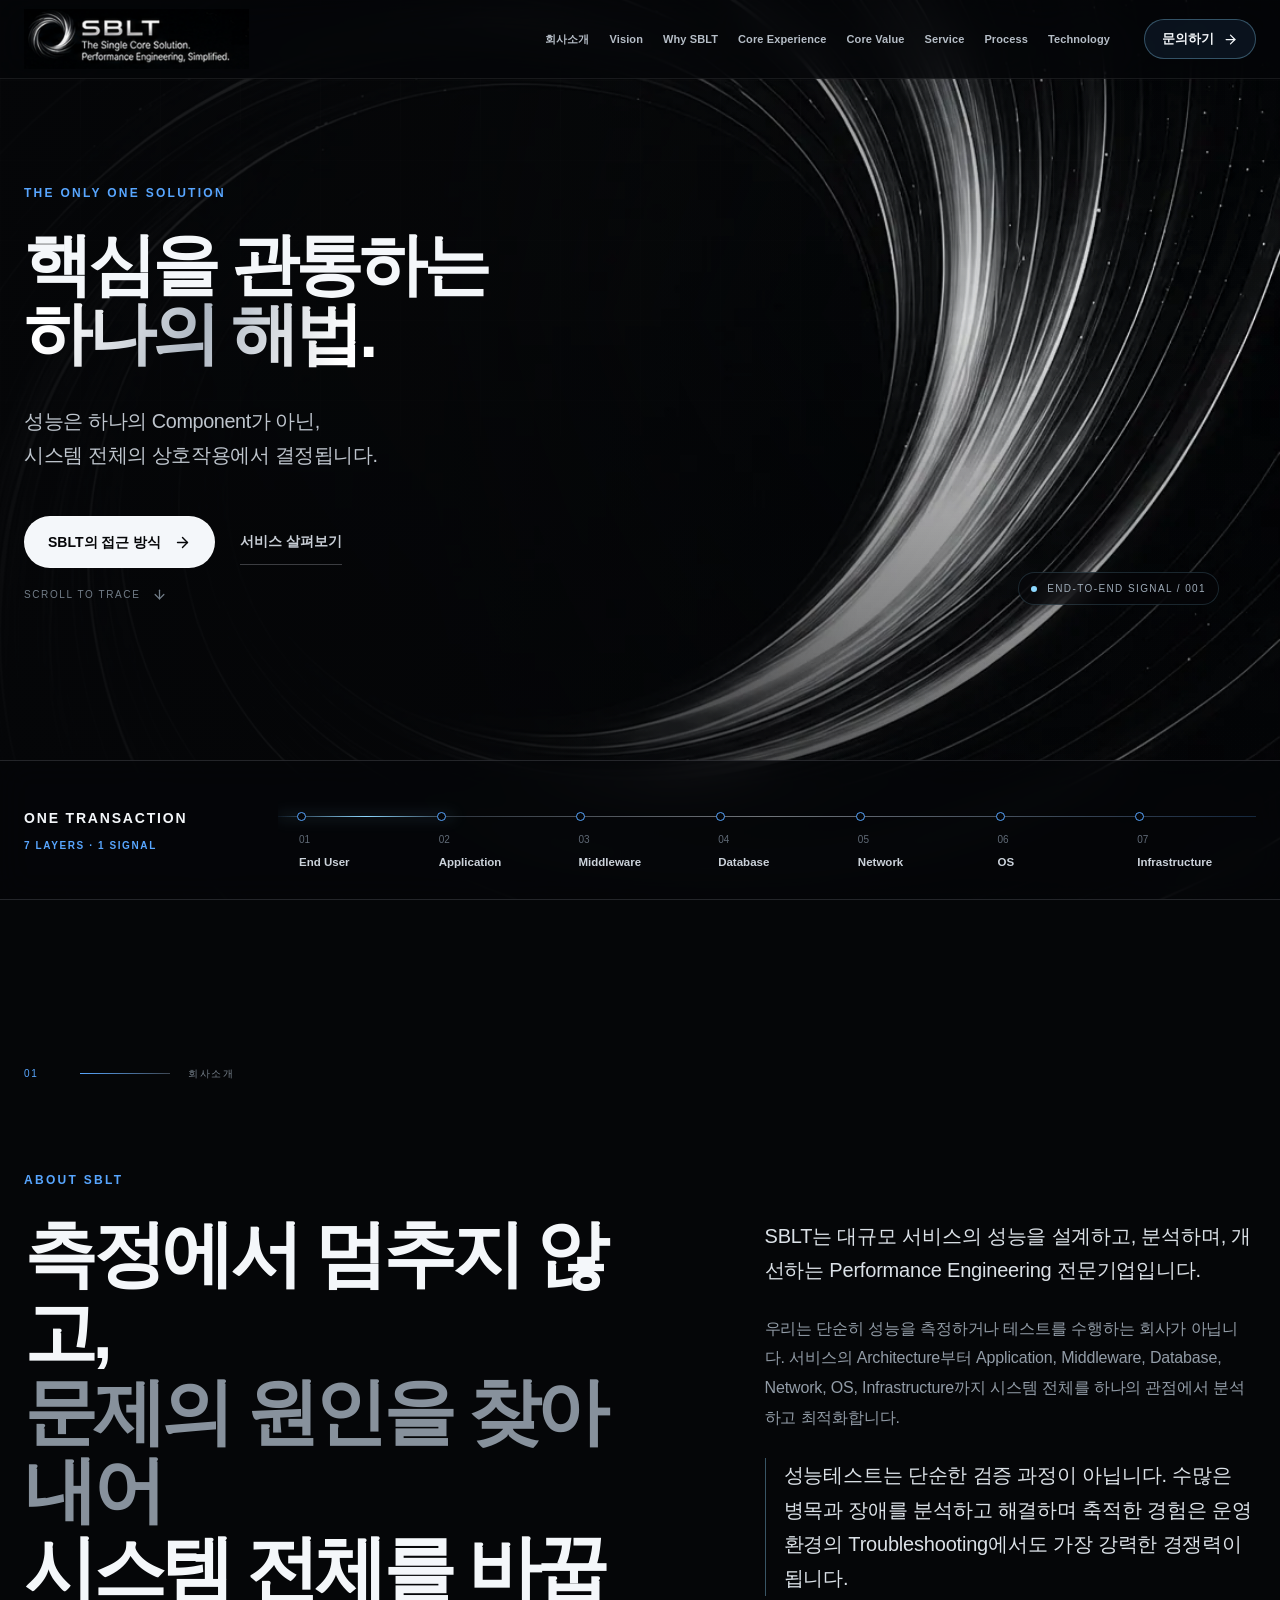
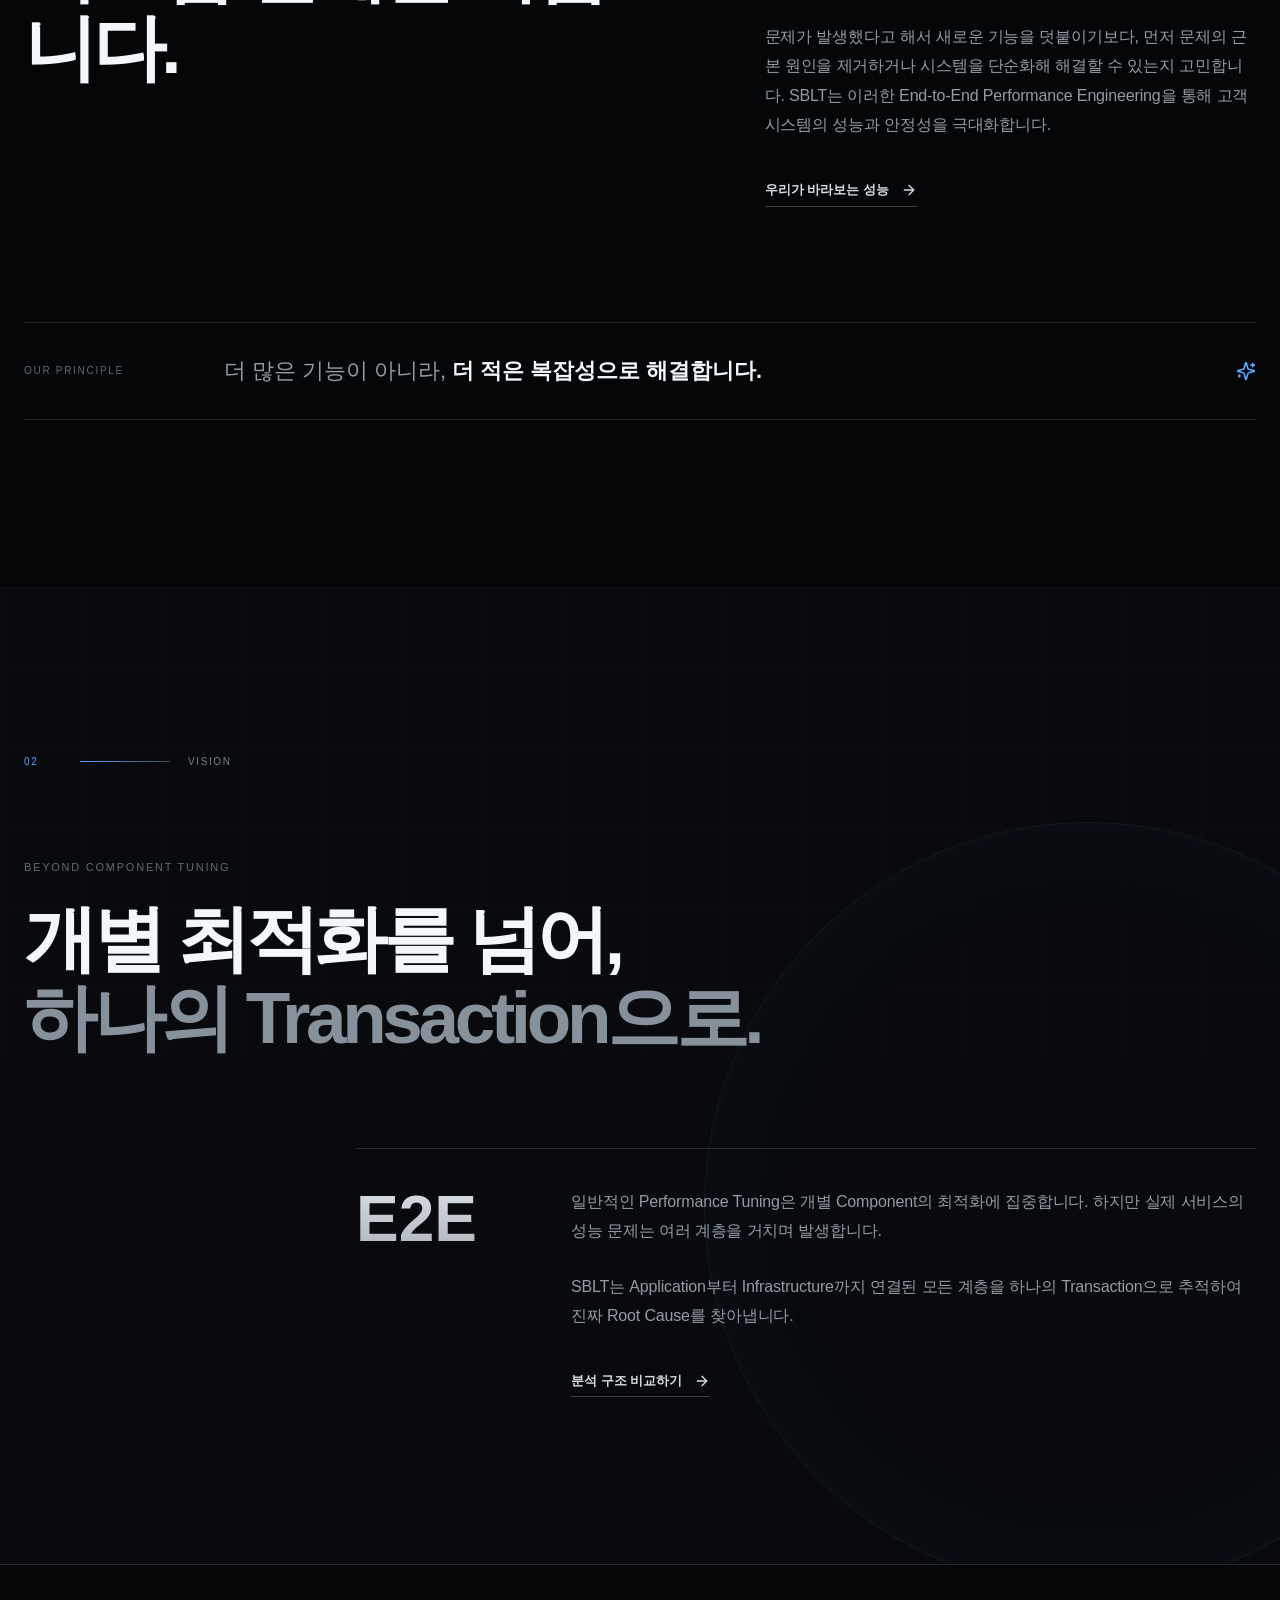
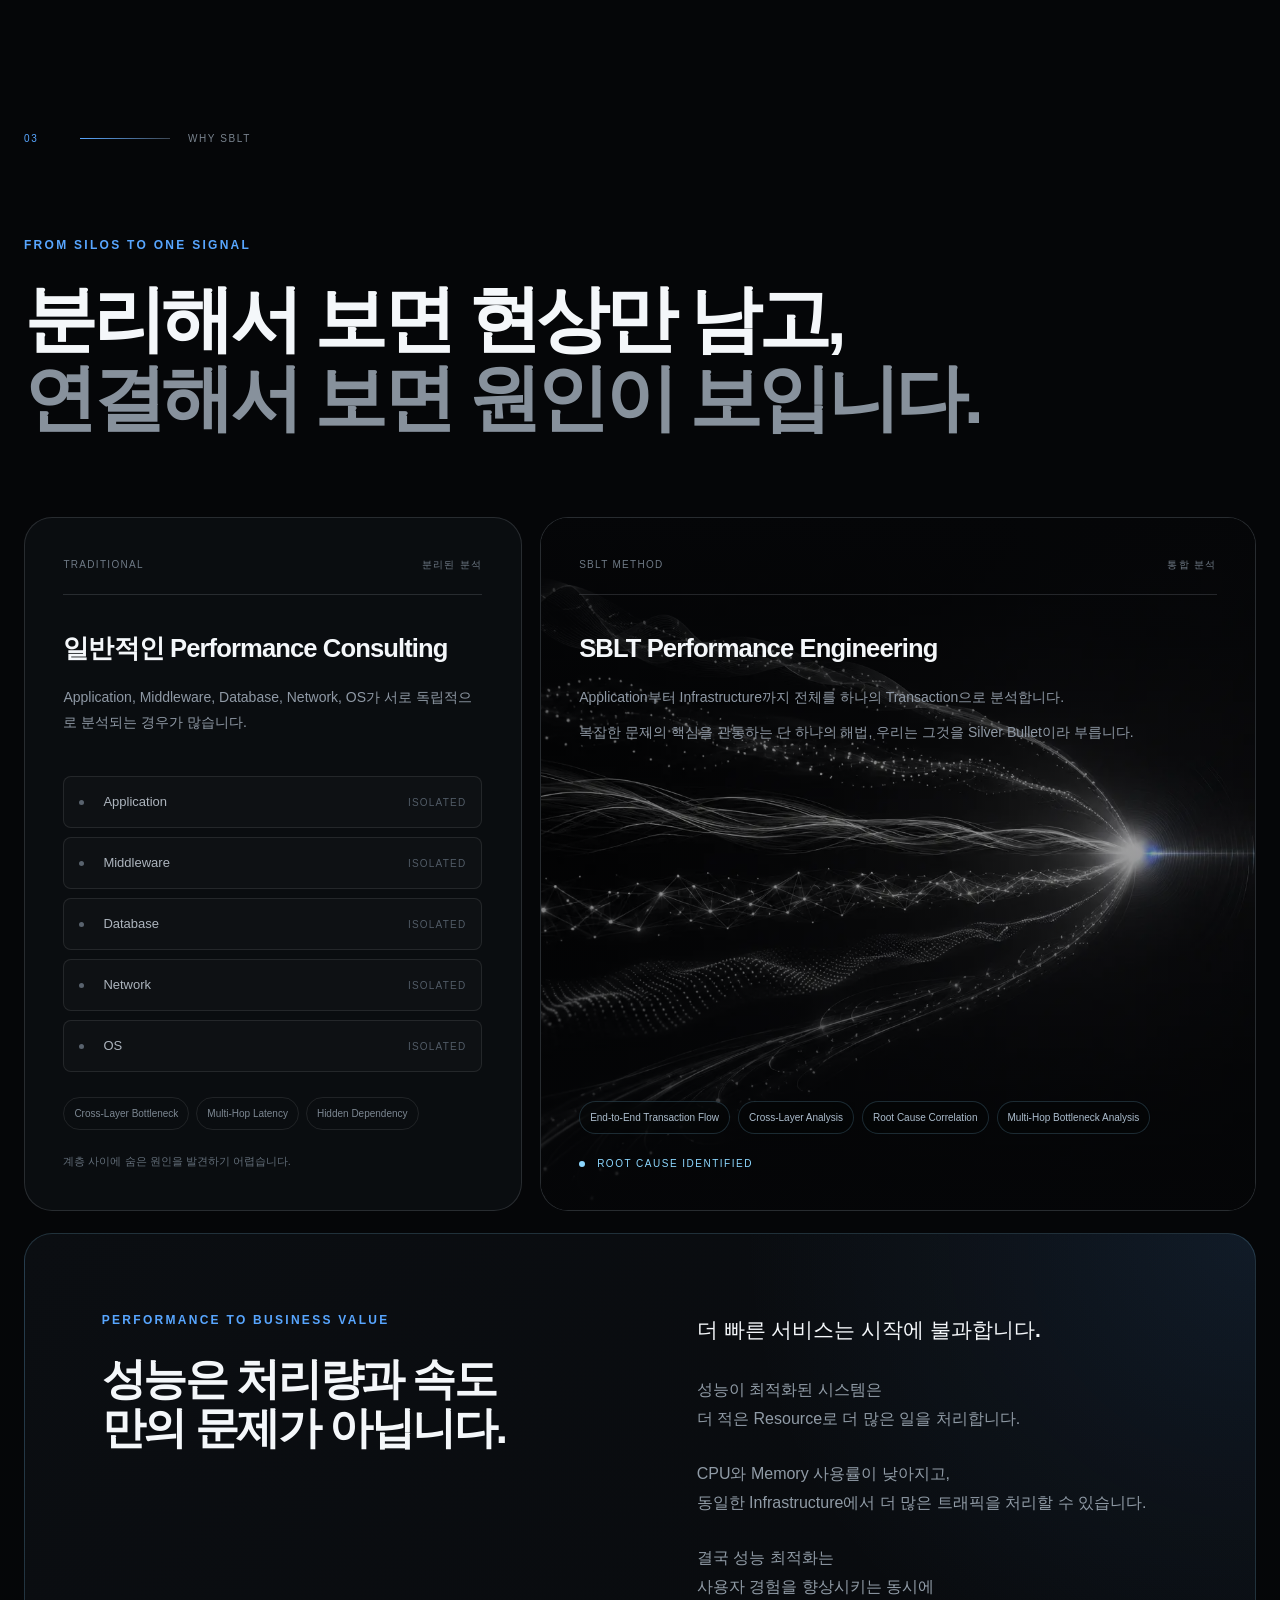
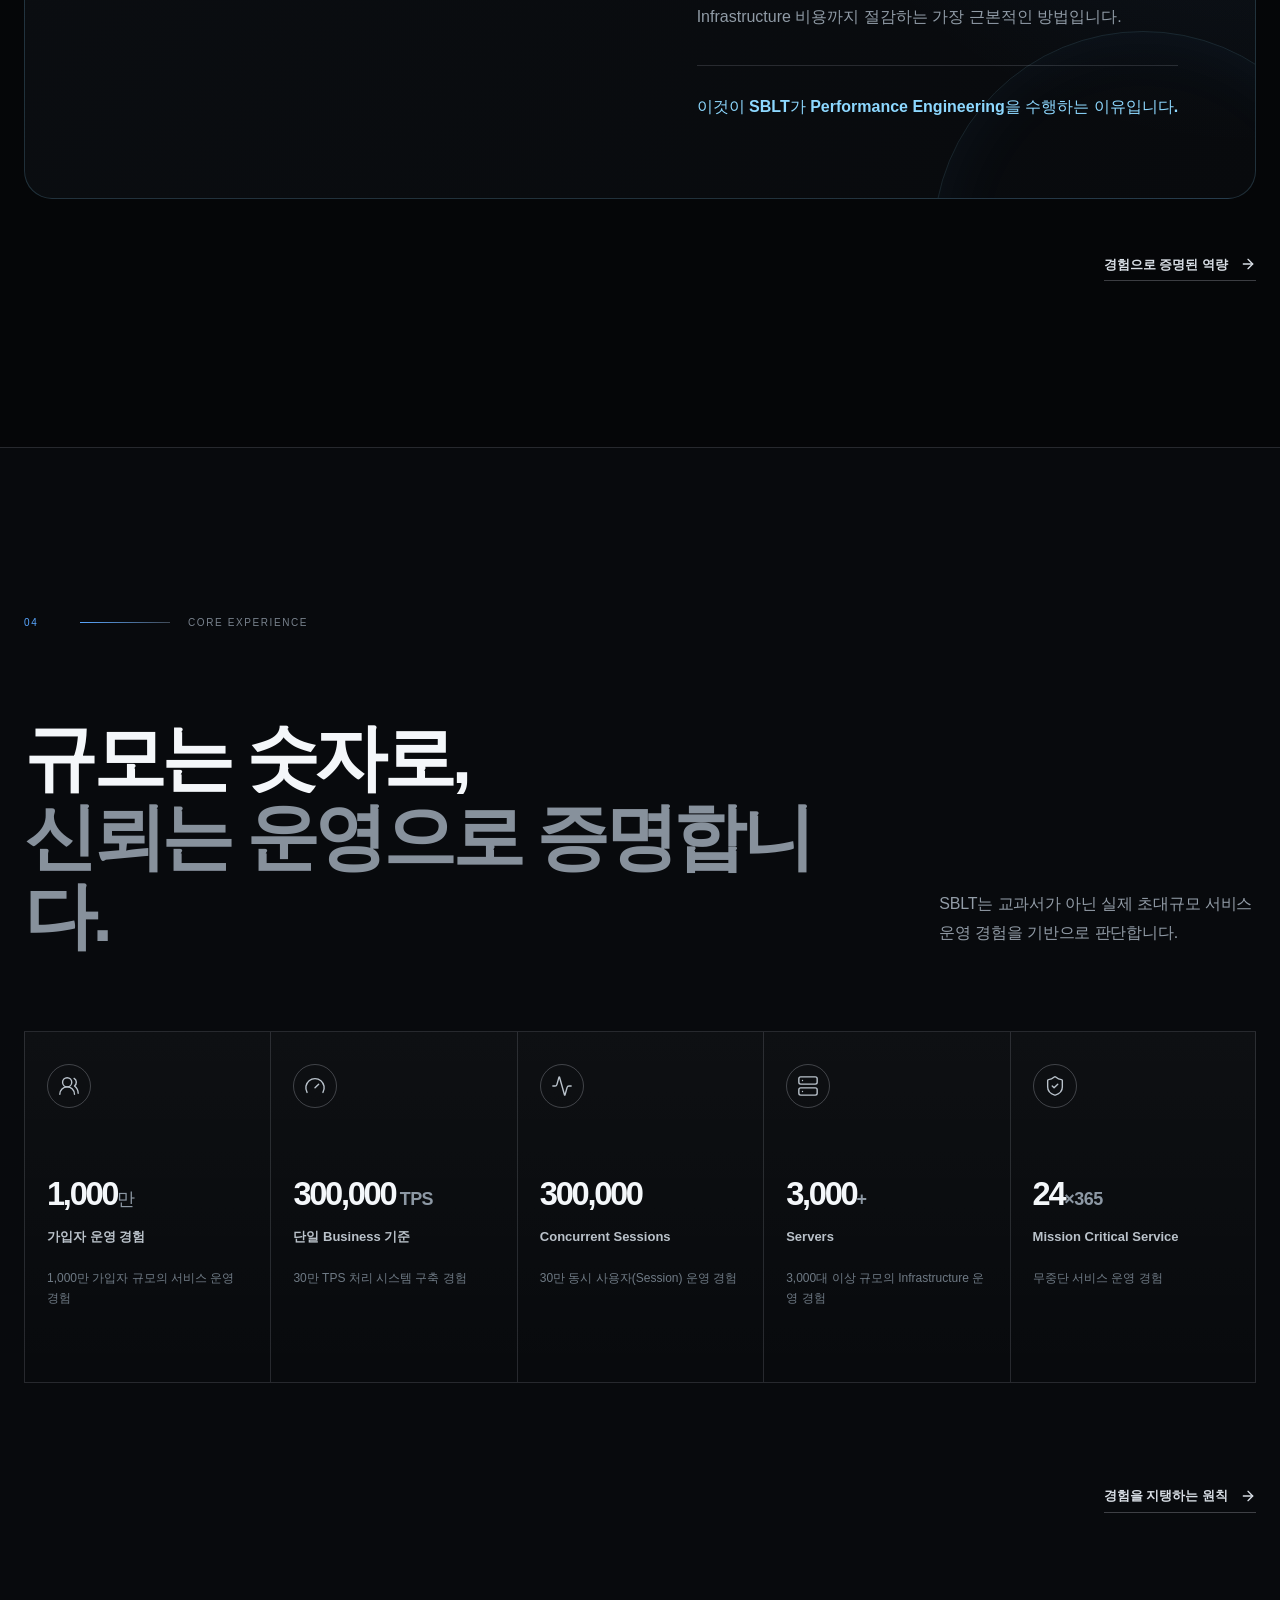
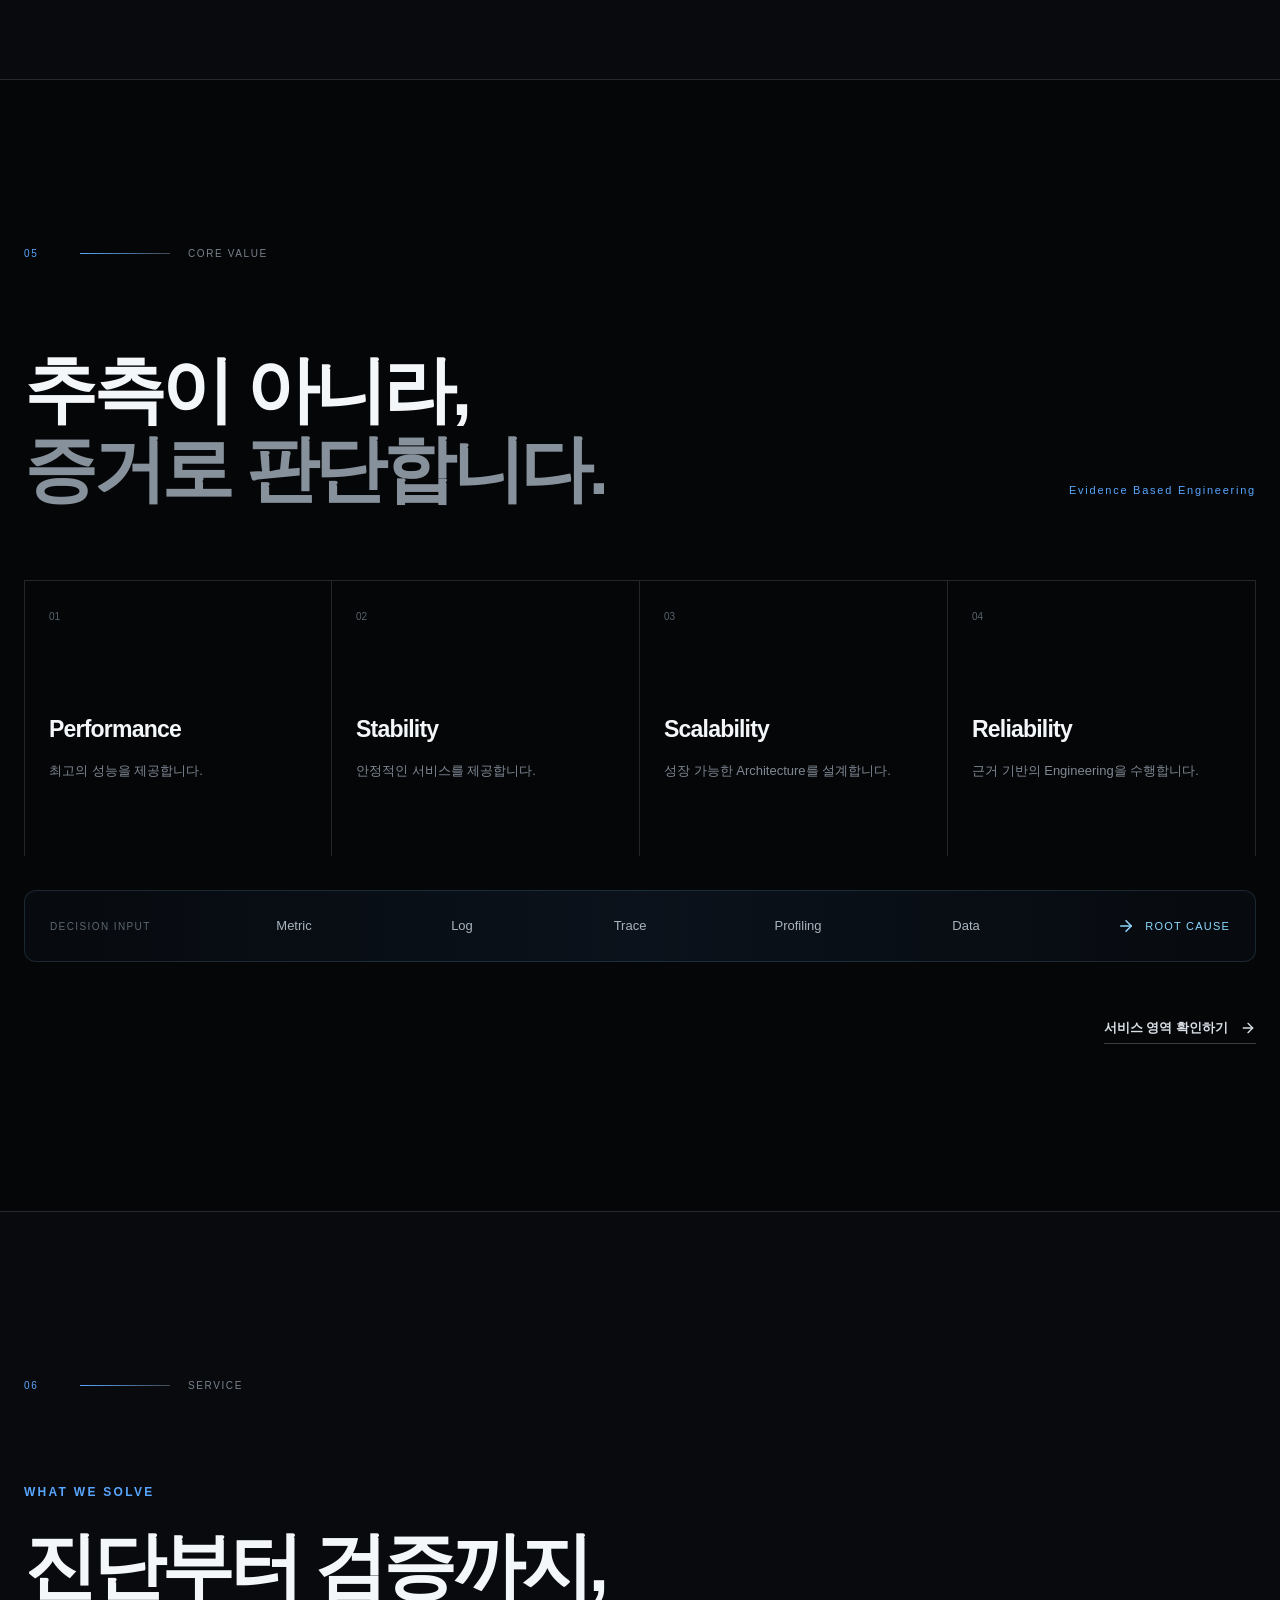
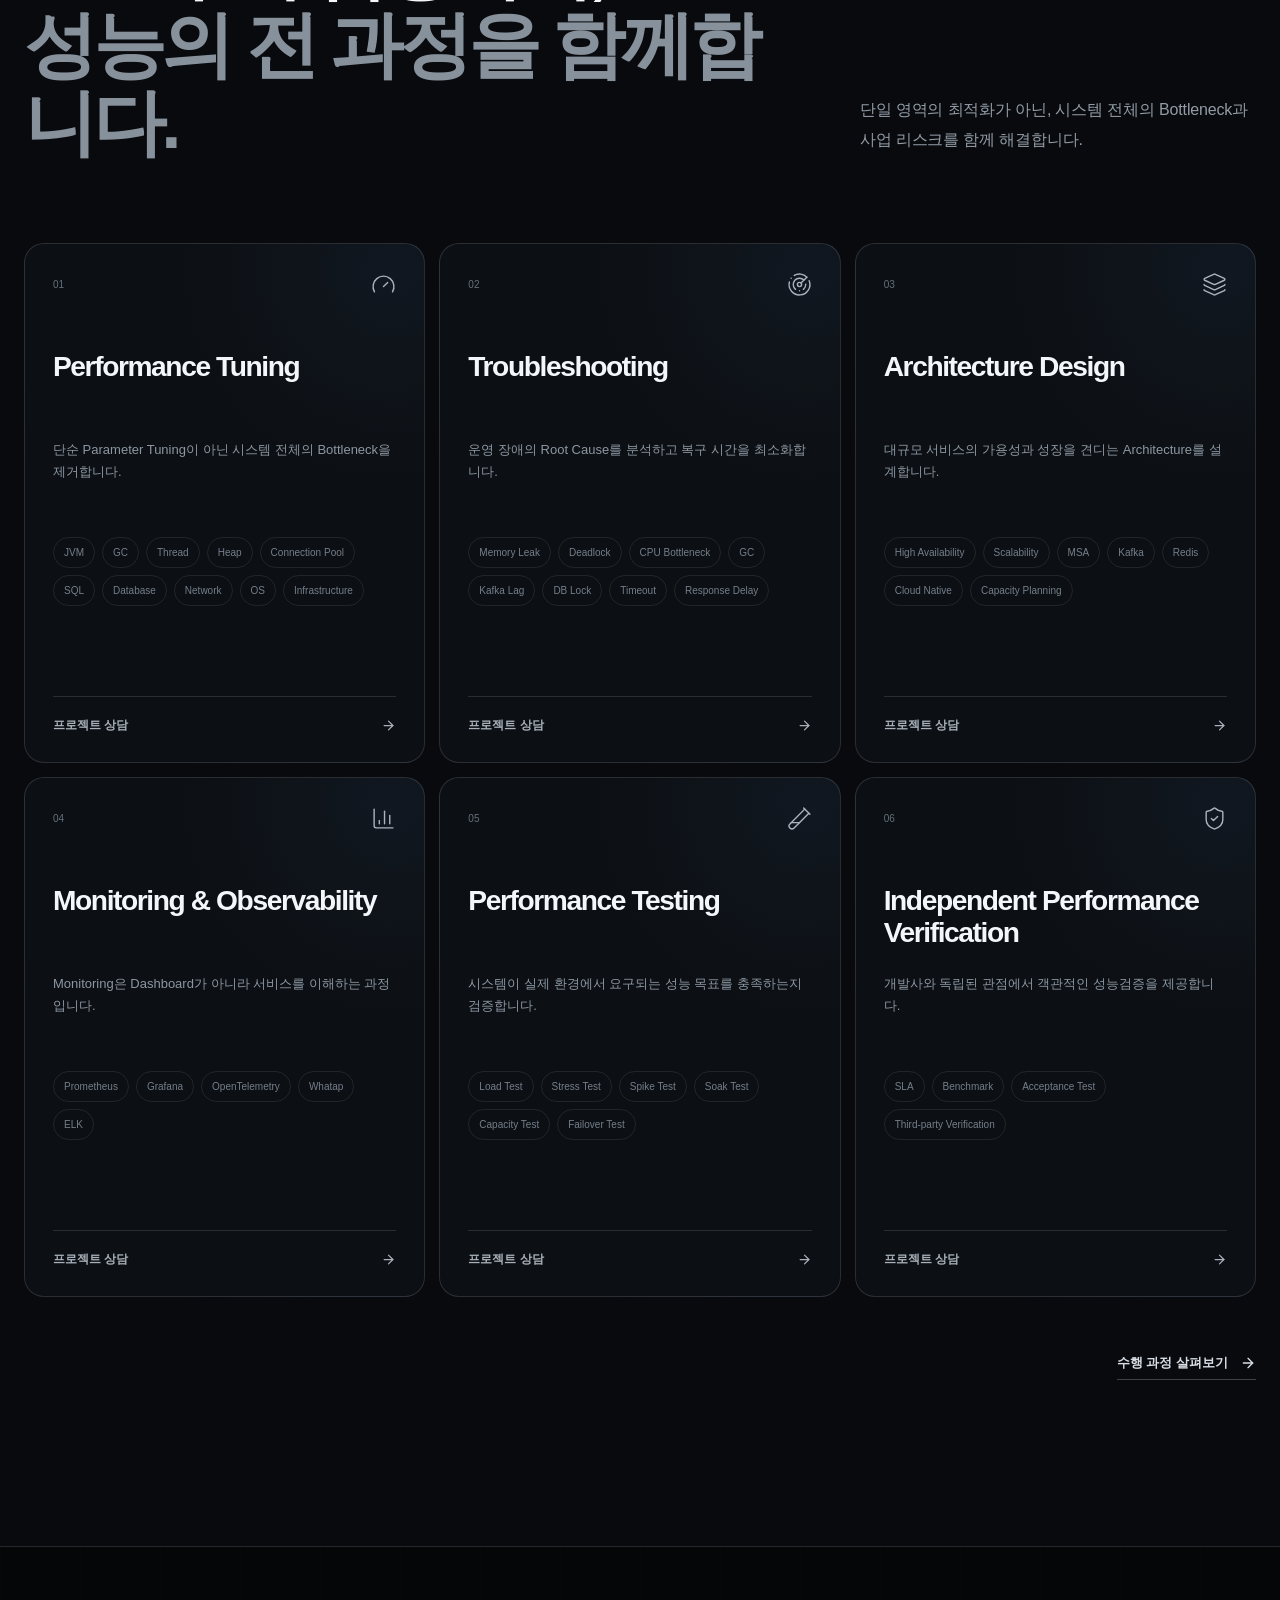
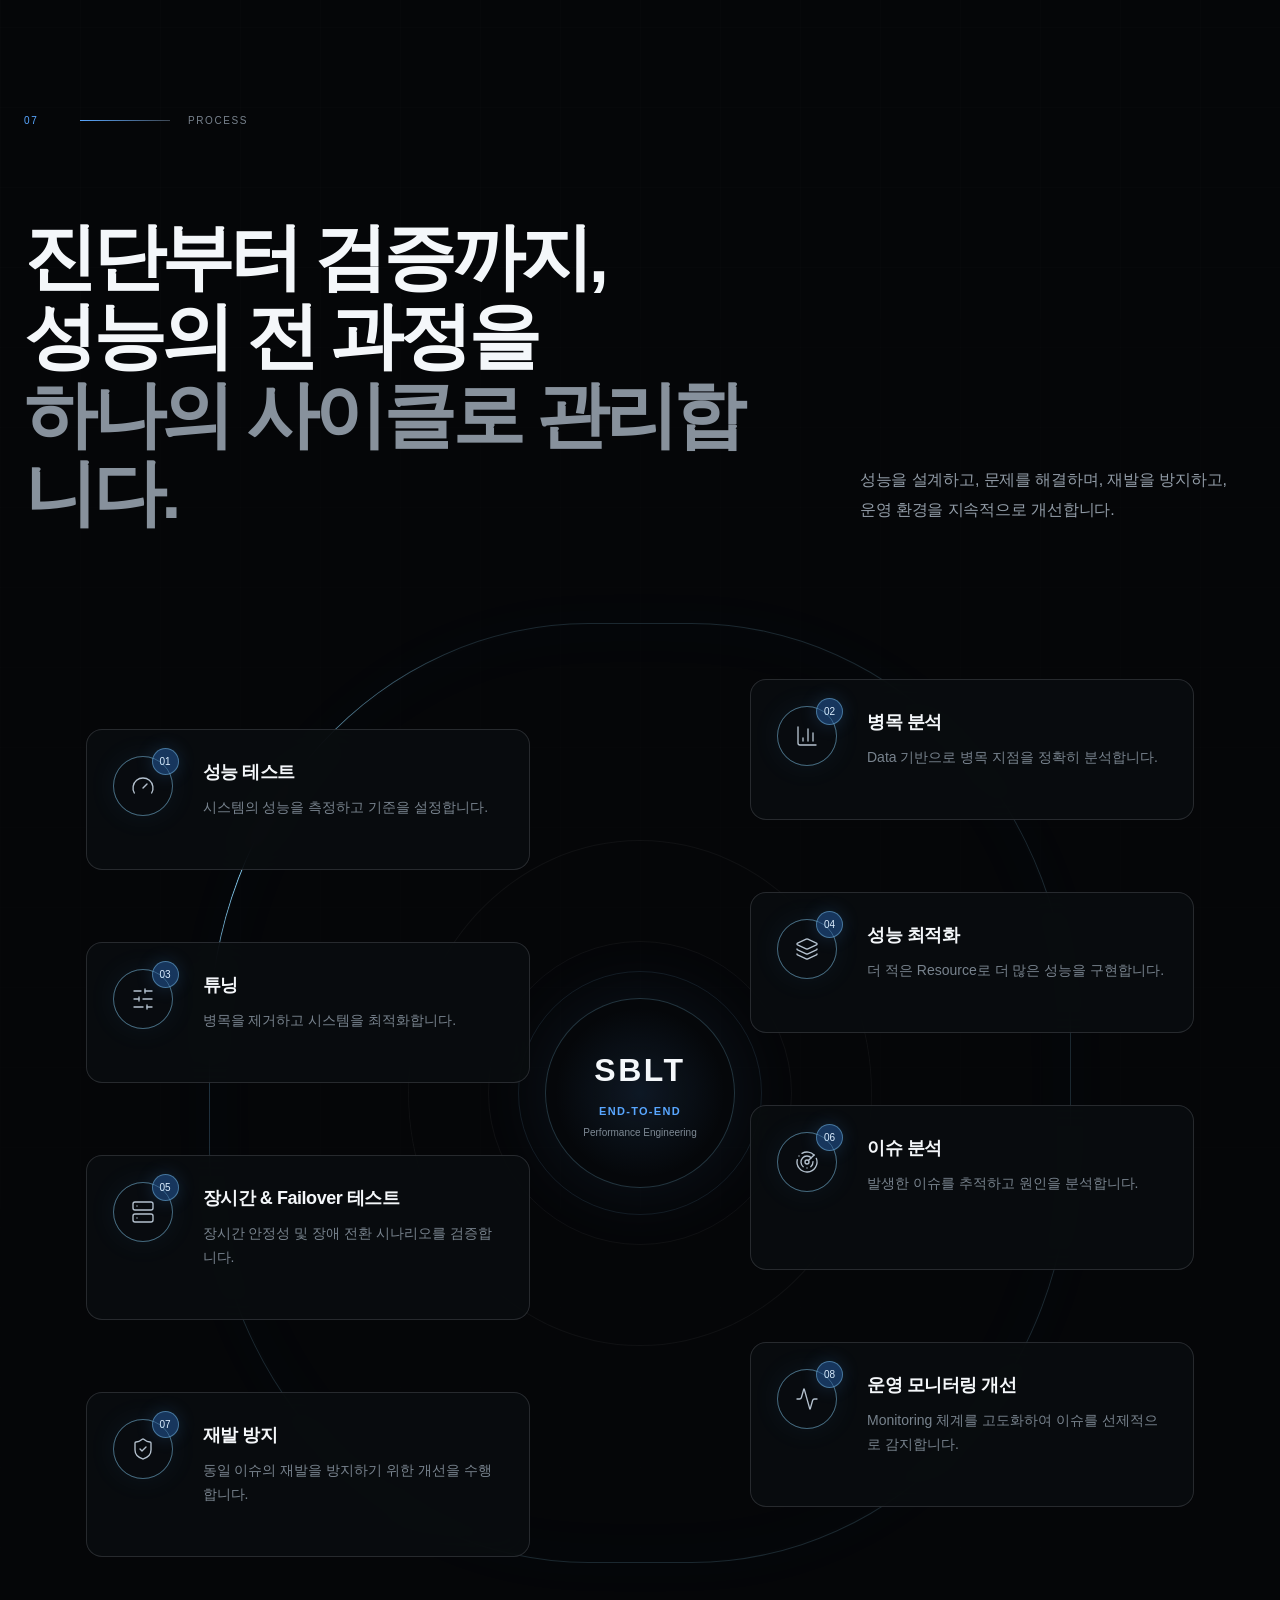
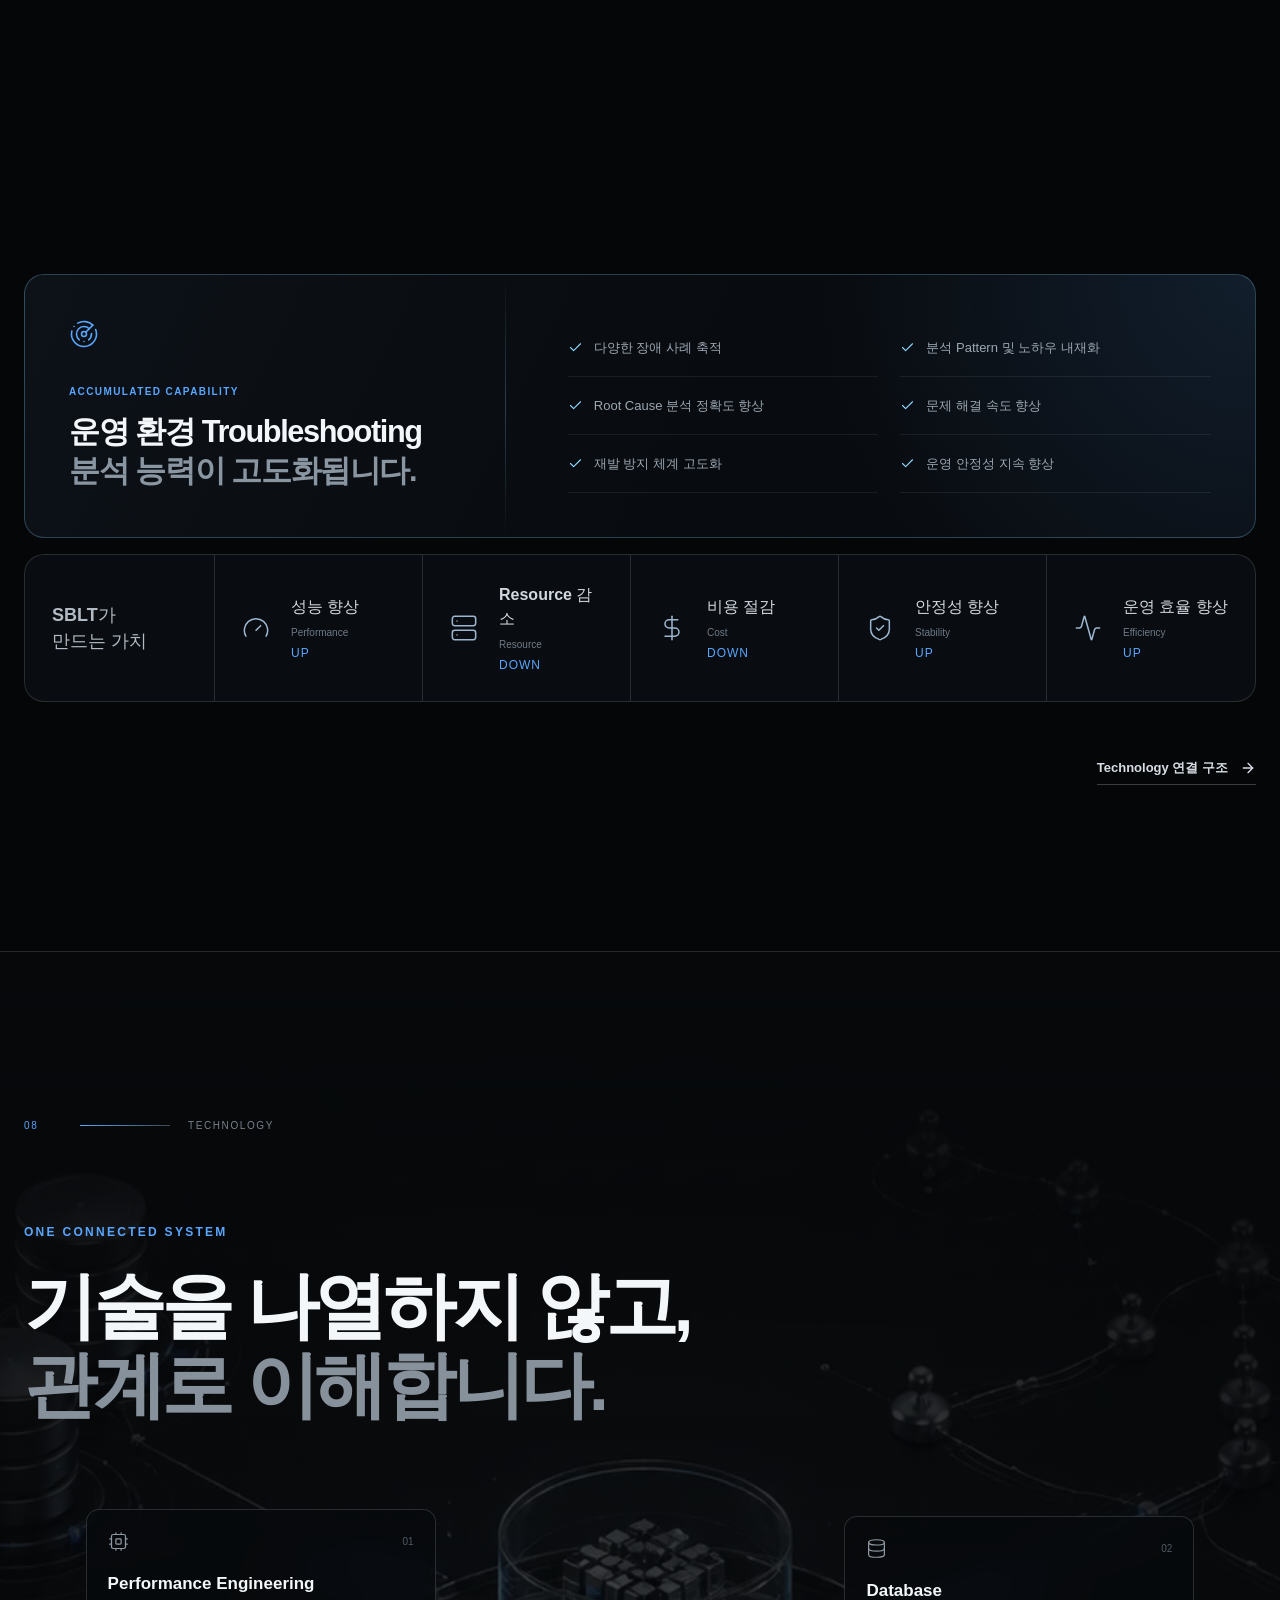
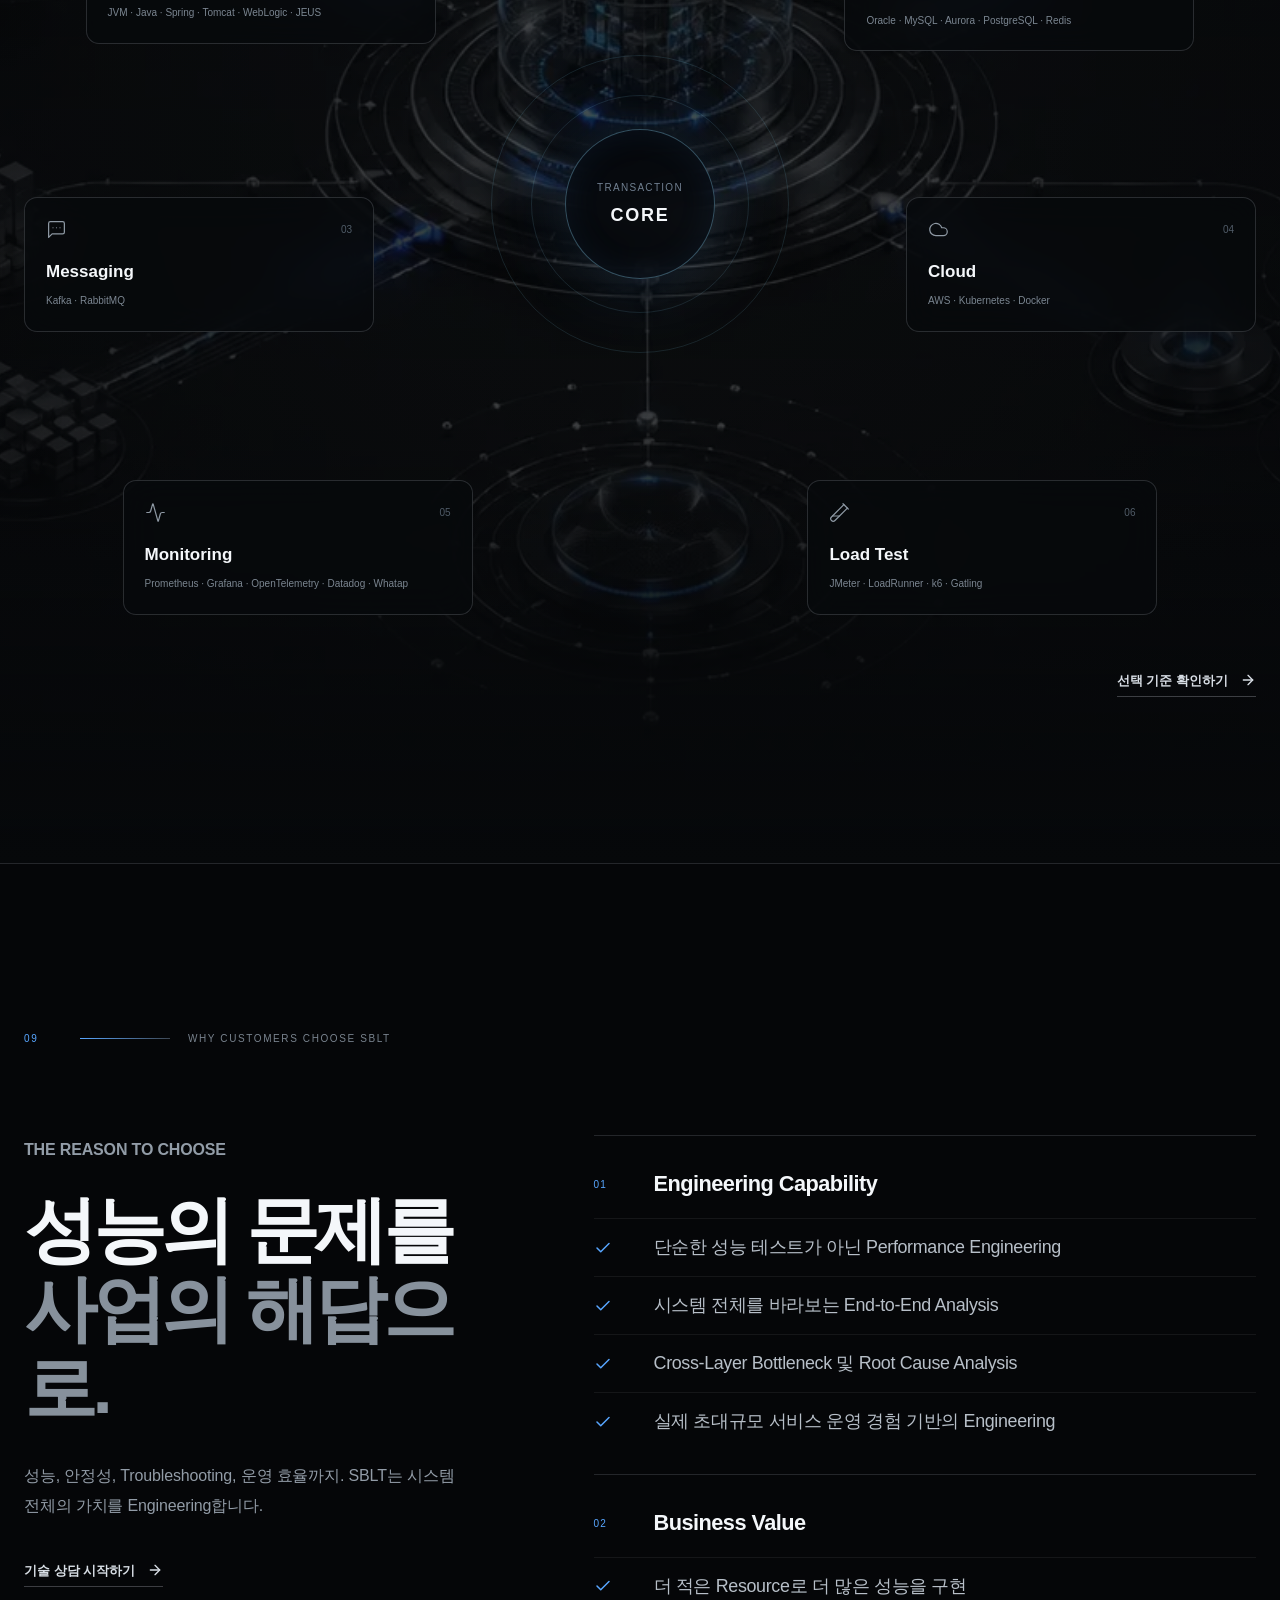
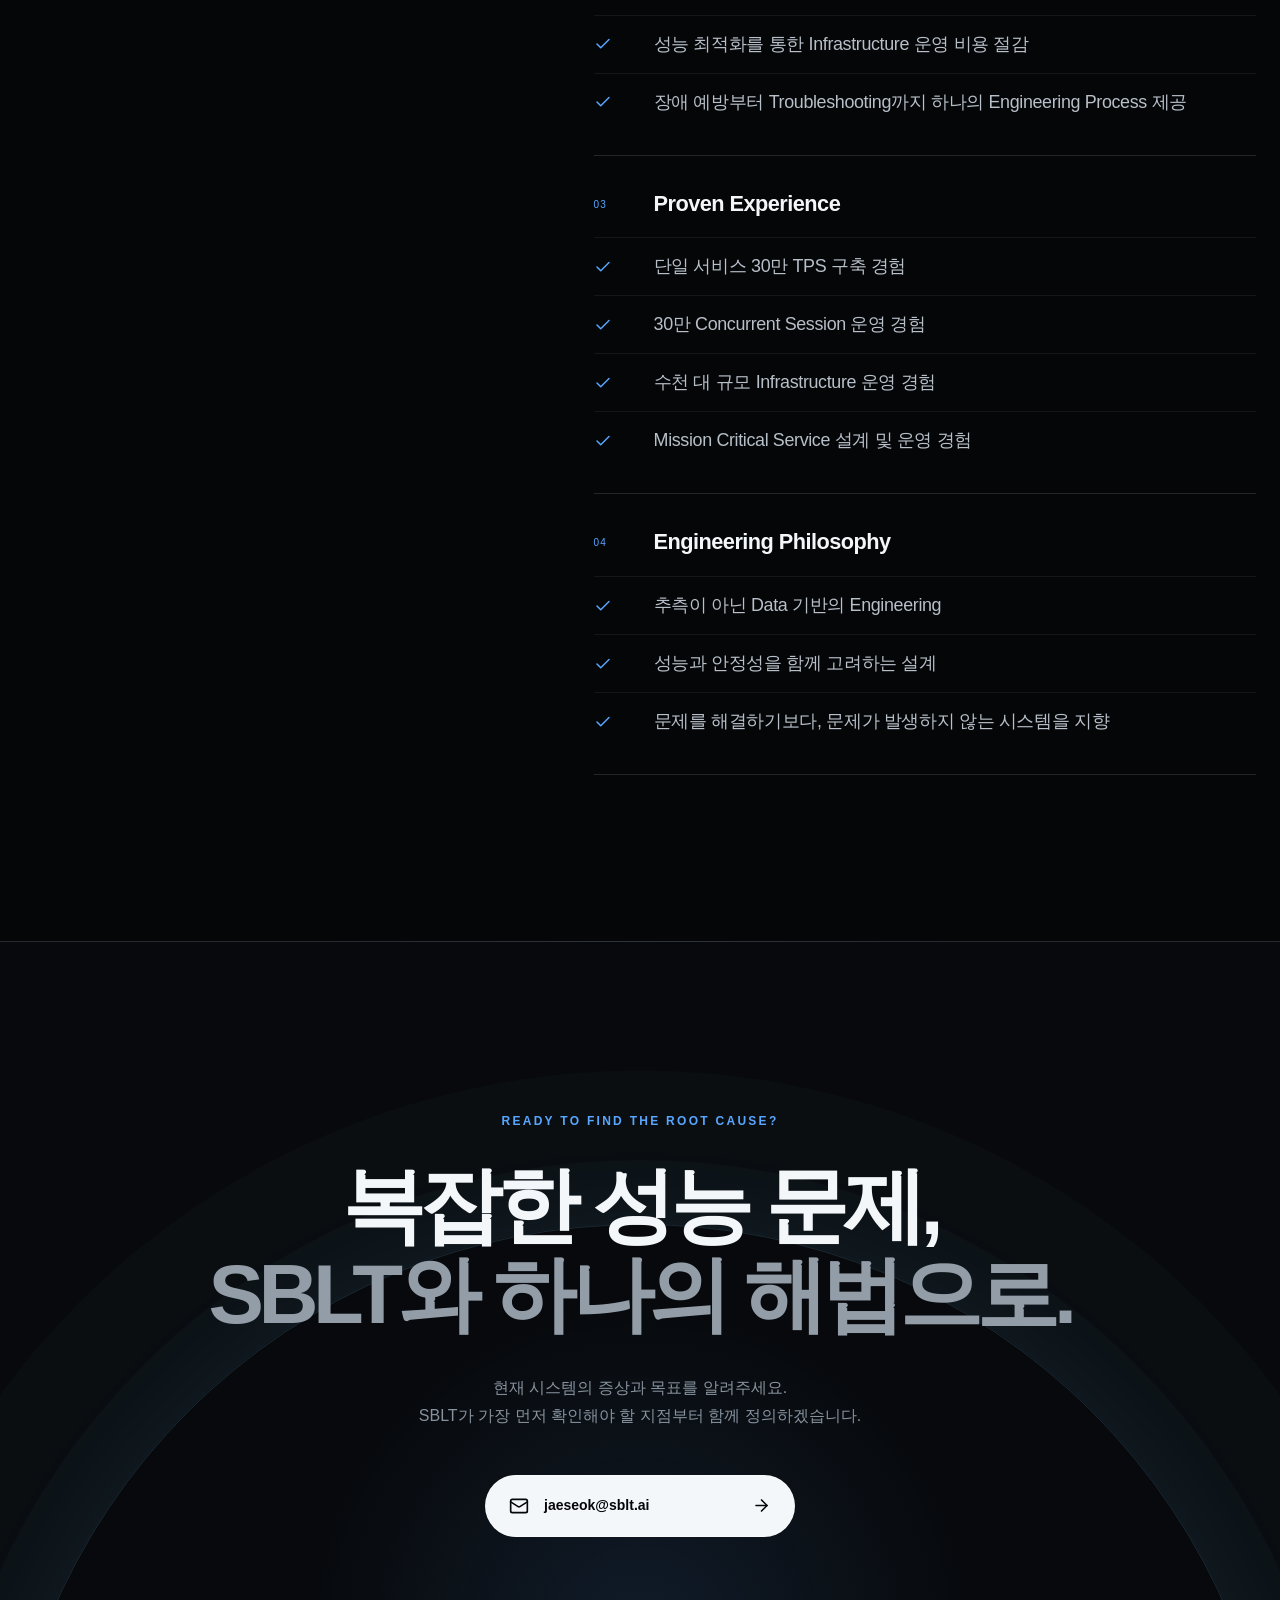
==== index.html @ 4ef6eeea "Publish static homepage" ====
<!DOCTYPE html><html lang="ko"><head><meta charSet="utf-8"/><meta name="viewport" content="width=device-width, initial-scale=1, maximum-scale=5"/><link rel="preload" href="/_next/static/media/22a5144ee8d83bca-s.p.woff2" as="font" crossorigin="" type="font/woff2"/><link rel="preload" href="/_next/static/media/7d4881bb7e1bf84d-s.p.woff2" as="font" crossorigin="" type="font/woff2"/><link rel="preload" as="image" href="/assets/sblt-logo.png"/><link rel="preload" as="image" href="/assets/hero-main.webp"/><link rel="stylesheet" href="/_next/static/css/9a52c77bfdb06ea4.css" data-precedence="next"/><link rel="preload" as="script" fetchPriority="low" href="/_next/static/chunks/webpack-01365130db779b36.js"/><script src="/_next/static/chunks/4bd1b696-215e5051988c3dde.js" async=""></script><script src="/_next/static/chunks/794-2a8bd403d68bff19.js" async=""></script><script src="/_next/static/chunks/main-app-37ab6300a9da3d02.js" async=""></script><script src="/_next/static/chunks/141-361c5d2ace6397f7.js" async=""></script><script src="/_next/static/chunks/app/page-299e42c229654717.js" async=""></script><meta name="next-size-adjust" content=""/><meta name="theme-color" content="#050608"/><meta name="color-scheme" content="dark"/><title>SBLT | Performance Engineering 전문기업</title><meta name="description" content="SBLT는 Application, Middleware, Database, Network, OS, Infrastructure를 하나의 Transaction으로 분석해 시스템의 성능과 안정성을 극대화하는 Performance Engineering 전문기업입니다."/><meta name="application-name" content="SBLT"/><link rel="author" href="https://sblt.ai"/><meta name="author" content="SBLT"/><meta name="keywords" content="SBLT,Performance Engineering,성능 튜닝,성능 테스트,Root Cause Analysis,Architecture,Observability,Troubleshooting,Performance Test"/><meta name="creator" content="SBLT"/><meta name="publisher" content="SBLT Inc."/><meta name="robots" content="index, follow"/><meta name="googlebot" content="index, follow, max-video-preview:-1, max-image-preview:large, max-snippet:-1"/><meta name="category" content="technology"/><meta name="codex-preview" content="development"/><link rel="canonical" href="https://sblt.ai/"/><link rel="alternate" hrefLang="ko-KR" href="https://sblt.ai/"/><meta property="og:title" content="SBLT | THE ONLY ONE SOLUTION"/><meta property="og:description" content="성능은 하나의 Component가 아닌 시스템 전체의 상호작용에서 결정됩니다."/><meta property="og:url" content="https://sblt.ai/"/><meta property="og:site_name" content="SBLT"/><meta property="og:locale" content="ko_KR"/><meta property="og:image" content="https://sblt.ai/assets/og-sblt.jpg"/><meta property="og:image:width" content="1200"/><meta property="og:image:height" content="630"/><meta property="og:image:alt" content="SBLT — 핵심을 관통하는 하나의 해법"/><meta property="og:type" content="website"/><meta name="twitter:card" content="summary_large_image"/><meta name="twitter:title" content="SBLT | THE ONLY ONE SOLUTION"/><meta name="twitter:description" content="End-to-End Transaction 관점으로 Root Cause를 찾는 Performance Engineering 전문기업"/><meta name="twitter:image" content="https://sblt.ai/assets/og-sblt.jpg"/><link rel="shortcut icon" href="/assets/sblt-mark.png"/><link rel="icon" href="/assets/sblt-mark.png"/><link rel="apple-touch-icon" href="/assets/sblt-mark.png"/><script src="/_next/static/chunks/polyfills-42372ed130431b0a.js" noModule=""></script></head><body class="__variable_246ccd __variable_c29908"><div hidden=""><!--$--><!--/$--></div><a class="skip-link" href="#main-content">본문으로 바로가기</a><div class="scroll-progress" aria-hidden="true"></div><header class="site-header"><div class="header-inner shell"><a class="brand" href="#top" aria-label="SBLT 홈으로 이동"><img alt="SBLT — The Single Core Solution. Performance Engineering, Simplified." width="1080" height="288" decoding="async" data-nimg="1" style="color:transparent" src="/assets/sblt-logo.png"/></a><nav class="desktop-nav" aria-label="주요 메뉴"><a href="#about">회사소개</a><a href="#vision">Vision</a><a href="#why">Why SBLT</a><a href="#experience">Core Experience</a><a href="#values">Core Value</a><a href="#services">Service</a><a href="#process">Process</a><a href="#technology">Technology</a></nav><a class="header-cta" href="#contact">문의하기 <svg xmlns="http://www.w3.org/2000/svg" width="15" height="15" viewBox="0 0 24 24" fill="none" stroke="currentColor" stroke-width="2" stroke-linecap="round" stroke-linejoin="round" class="lucide lucide-arrow-right" aria-hidden="true"><path d="M5 12h14"></path><path d="m12 5 7 7-7 7"></path></svg></a><button class="menu-button" type="button" aria-label="메뉴 열기" aria-expanded="false" aria-controls="mobile-navigation"><svg xmlns="http://www.w3.org/2000/svg" width="24" height="24" viewBox="0 0 24 24" fill="none" stroke="currentColor" stroke-width="2" stroke-linecap="round" stroke-linejoin="round" class="lucide lucide-menu" aria-hidden="true"><line x1="4" x2="20" y1="12" y2="12"></line><line x1="4" x2="20" y1="6" y2="6"></line><line x1="4" x2="20" y1="18" y2="18"></line></svg></button></div><nav id="mobile-navigation" class="mobile-nav " aria-label="모바일 메뉴"><a href="#about">회사소개<svg xmlns="http://www.w3.org/2000/svg" width="18" height="18" viewBox="0 0 24 24" fill="none" stroke="currentColor" stroke-width="2" stroke-linecap="round" stroke-linejoin="round" class="lucide lucide-chevron-right" aria-hidden="true"><path d="m9 18 6-6-6-6"></path></svg></a><a href="#vision">Vision<svg xmlns="http://www.w3.org/2000/svg" width="18" height="18" viewBox="0 0 24 24" fill="none" stroke="currentColor" stroke-width="2" stroke-linecap="round" stroke-linejoin="round" class="lucide lucide-chevron-right" aria-hidden="true"><path d="m9 18 6-6-6-6"></path></svg></a><a href="#why">Why SBLT<svg xmlns="http://www.w3.org/2000/svg" width="18" height="18" viewBox="0 0 24 24" fill="none" stroke="currentColor" stroke-width="2" stroke-linecap="round" stroke-linejoin="round" class="lucide lucide-chevron-right" aria-hidden="true"><path d="m9 18 6-6-6-6"></path></svg></a><a href="#experience">Core Experience<svg xmlns="http://www.w3.org/2000/svg" width="18" height="18" viewBox="0 0 24 24" fill="none" stroke="currentColor" stroke-width="2" stroke-linecap="round" stroke-linejoin="round" class="lucide lucide-chevron-right" aria-hidden="true"><path d="m9 18 6-6-6-6"></path></svg></a><a href="#values">Core Value<svg xmlns="http://www.w3.org/2000/svg" width="18" height="18" viewBox="0 0 24 24" fill="none" stroke="currentColor" stroke-width="2" stroke-linecap="round" stroke-linejoin="round" class="lucide lucide-chevron-right" aria-hidden="true"><path d="m9 18 6-6-6-6"></path></svg></a><a href="#services">Service<svg xmlns="http://www.w3.org/2000/svg" width="18" height="18" viewBox="0 0 24 24" fill="none" stroke="currentColor" stroke-width="2" stroke-linecap="round" stroke-linejoin="round" class="lucide lucide-chevron-right" aria-hidden="true"><path d="m9 18 6-6-6-6"></path></svg></a><a href="#process">Process<svg xmlns="http://www.w3.org/2000/svg" width="18" height="18" viewBox="0 0 24 24" fill="none" stroke="currentColor" stroke-width="2" stroke-linecap="round" stroke-linejoin="round" class="lucide lucide-chevron-right" aria-hidden="true"><path d="m9 18 6-6-6-6"></path></svg></a><a href="#technology">Technology<svg xmlns="http://www.w3.org/2000/svg" width="18" height="18" viewBox="0 0 24 24" fill="none" stroke="currentColor" stroke-width="2" stroke-linecap="round" stroke-linejoin="round" class="lucide lucide-chevron-right" aria-hidden="true"><path d="m9 18 6-6-6-6"></path></svg></a><a href="#contact">문의하기<svg xmlns="http://www.w3.org/2000/svg" width="18" height="18" viewBox="0 0 24 24" fill="none" stroke="currentColor" stroke-width="2" stroke-linecap="round" stroke-linejoin="round" class="lucide lucide-arrow-right" aria-hidden="true"><path d="M5 12h14"></path><path d="m12 5 7 7-7 7"></path></svg></a></nav></header><main id="main-content"><section id="top" class="hero" aria-labelledby="hero-title"><img alt="" decoding="async" data-nimg="fill" class="hero-art" style="position:absolute;height:100%;width:100%;left:0;top:0;right:0;bottom:0;color:transparent" src="/assets/hero-main.webp"/><div class="hero-shade" aria-hidden="true"></div><div class="hero-grid" aria-hidden="true"></div><div class="hero-inner shell"><div class="hero-copy reveal is-visible"><p class="hero-kicker">THE ONLY ONE SOLUTION</p><h1 id="hero-title">핵심을 관통하는<br/><em>하나의 해법.</em></h1><p class="hero-lead">성능은 하나의 Component가 아닌,<br/>시스템 전체의 상호작용에서 결정됩니다.</p><div class="hero-actions"><a class="primary-button" href="#why">SBLT의 접근 방식 <svg xmlns="http://www.w3.org/2000/svg" width="17" height="17" viewBox="0 0 24 24" fill="none" stroke="currentColor" stroke-width="2" stroke-linecap="round" stroke-linejoin="round" class="lucide lucide-arrow-right" aria-hidden="true"><path d="M5 12h14"></path><path d="m12 5 7 7-7 7"></path></svg></a><a class="text-button" href="#services">서비스 살펴보기</a></div></div><div class="hero-signal-label" aria-hidden="true"><span class="pulse-dot"></span><span>END-TO-END SIGNAL / 001</span></div><a class="scroll-cue" href="#about" aria-label="회사 소개로 이동"><span>SCROLL TO TRACE</span><svg xmlns="http://www.w3.org/2000/svg" width="15" height="15" viewBox="0 0 24 24" fill="none" stroke="currentColor" stroke-width="2" stroke-linecap="round" stroke-linejoin="round" class="lucide lucide-arrow-down" aria-hidden="true"><path d="M12 5v14"></path><path d="m19 12-7 7-7-7"></path></svg></a></div><div class="layer-rail" aria-label="SBLT 분석 범위"><div class="shell layer-rail-inner"><div class="rail-label"><strong>ONE TRANSACTION</strong><span>7 LAYERS · 1 SIGNAL</span></div><div class="layer-list"><div class="layer-item"><i aria-hidden="true"></i><span>01</span><strong>End User</strong></div><div class="layer-item"><i aria-hidden="true"></i><span>02</span><strong>Application</strong></div><div class="layer-item"><i aria-hidden="true"></i><span>03</span><strong>Middleware</strong></div><div class="layer-item"><i aria-hidden="true"></i><span>04</span><strong>Database</strong></div><div class="layer-item"><i aria-hidden="true"></i><span>05</span><strong>Network</strong></div><div class="layer-item"><i aria-hidden="true"></i><span>06</span><strong>OS</strong></div><div class="layer-item"><i aria-hidden="true"></i><span>07</span><strong>Infrastructure</strong></div></div></div></div></section><section id="about" class="section about-section" aria-labelledby="about-title"><div class="shell"><div class="section-eyebrow"><span>01</span><span class="eyebrow-line" aria-hidden="true"></span><p>회사소개</p></div><div class="editorial-grid reveal"><div><p class="micro-label">ABOUT SBLT</p><h2 id="about-title">측정에서 멈추지 않고,<br/><span>문제의 원인을 찾아내어</span><br/>시스템 전체를 바꿉니다.</h2></div><div class="prose-stack"><p class="lead-copy">SBLT는 대규모 서비스의 성능을 설계하고, 분석하며, 개선하는 Performance Engineering 전문기업입니다.</p><p>우리는 단순히 성능을 측정하거나 테스트를 수행하는 회사가 아닙니다. 서비스의 Architecture부터 Application, Middleware, Database, Network, OS, Infrastructure까지 시스템 전체를 하나의 관점에서 분석하고 최적화합니다.</p><p class="lead-copy about-troubleshooting-copy">성능테스트는 단순한 검증 과정이 아닙니다. 수많은 병목과 장애를 분석하고 해결하며 축적한 경험은 운영환경의 Troubleshooting에서도 가장 강력한 경쟁력이 됩니다.</p><p>문제가 발생했다고 해서 새로운 기능을 덧붙이기보다, 먼저 문제의 근본 원인을 제거하거나 시스템을 단순화해 해결할 수 있는지 고민합니다. SBLT는 이러한 End-to-End Performance Engineering을 통해 고객 시스템의 성능과 안정성을 극대화합니다.</p><a class="section-link" href="#vision"><span>우리가 바라보는 성능</span><svg xmlns="http://www.w3.org/2000/svg" width="16" height="16" viewBox="0 0 24 24" fill="none" stroke="currentColor" stroke-width="2" stroke-linecap="round" stroke-linejoin="round" class="lucide lucide-arrow-right" aria-hidden="true"><path d="M5 12h14"></path><path d="m12 5 7 7-7 7"></path></svg></a></div></div><div class="principle-band reveal"><span>OUR PRINCIPLE</span><p>더 많은 기능이 아니라,<strong> 더 적은 복잡성으로 해결합니다.</strong></p><svg xmlns="http://www.w3.org/2000/svg" width="20" height="20" viewBox="0 0 24 24" fill="none" stroke="currentColor" stroke-width="2" stroke-linecap="round" stroke-linejoin="round" class="lucide lucide-sparkles" aria-hidden="true"><path d="M9.937 15.5A2 2 0 0 0 8.5 14.063l-6.135-1.582a.5.5 0 0 1 0-.962L8.5 9.936A2 2 0 0 0 9.937 8.5l1.582-6.135a.5.5 0 0 1 .963 0L14.063 8.5A2 2 0 0 0 15.5 9.937l6.135 1.581a.5.5 0 0 1 0 .964L15.5 14.063a2 2 0 0 0-1.437 1.437l-1.582 6.135a.5.5 0 0 1-.963 0z"></path><path d="M20 3v4"></path><path d="M22 5h-4"></path><path d="M4 17v2"></path><path d="M5 18H3"></path></svg></div></div></section><section id="vision" class="section vision-section" aria-labelledby="vision-title"><div class="shell vision-shell"><div class="section-eyebrow"><span>02</span><span class="eyebrow-line" aria-hidden="true"></span><p>Vision</p></div><div class="vision-statement reveal"><p>BEYOND COMPONENT TUNING</p><h2 id="vision-title">개별 최적화를 넘어,<br/><span>하나의 Transaction으로.</span></h2></div><div class="vision-detail reveal"><div class="vision-index">E2E</div><div><p>일반적인 Performance Tuning은 개별 Component의 최적화에 집중합니다. 하지만 실제 서비스의 성능 문제는 여러 계층을 거치며 발생합니다.</p><p>SBLT는 Application부터 Infrastructure까지 연결된 모든 계층을 하나의 Transaction으로 추적하여 진짜 Root Cause를 찾아냅니다.</p><a class="section-link" href="#why"><span>분석 구조 비교하기</span><svg xmlns="http://www.w3.org/2000/svg" width="16" height="16" viewBox="0 0 24 24" fill="none" stroke="currentColor" stroke-width="2" stroke-linecap="round" stroke-linejoin="round" class="lucide lucide-arrow-right" aria-hidden="true"><path d="M5 12h14"></path><path d="m12 5 7 7-7 7"></path></svg></a></div></div></div></section><section id="why" class="section why-section" aria-labelledby="why-title"><div class="shell"><div class="section-eyebrow"><span>03</span><span class="eyebrow-line" aria-hidden="true"></span><p>Why SBLT</p></div><div class="section-heading reveal"><p class="micro-label">FROM SILOS TO ONE SIGNAL</p><h2 id="why-title">분리해서 보면 현상만 남고,<br/><span>연결해서 보면 원인이 보입니다.</span></h2></div><div class="comparison-grid reveal"><article class="comparison-card traditional-card"><div class="card-topline"><span>TRADITIONAL</span><span>분리된 분석</span></div><h3>일반적인 Performance Consulting</h3><p>Application, Middleware, Database, Network, OS가 서로 독립적으로 분석되는 경우가 많습니다.</p><div class="silo-stack" aria-label="독립적으로 분리된 시스템 계층"><div><span class="silo-dot"></span><span>Application</span><span class="silo-state">ISOLATED</span></div><div><span class="silo-dot"></span><span>Middleware</span><span class="silo-state">ISOLATED</span></div><div><span class="silo-dot"></span><span>Database</span><span class="silo-state">ISOLATED</span></div><div><span class="silo-dot"></span><span>Network</span><span class="silo-state">ISOLATED</span></div><div><span class="silo-dot"></span><span>OS</span><span class="silo-state">ISOLATED</span></div></div><div class="limitation-list"><span>Cross-Layer Bottleneck</span><span>Multi-Hop Latency</span><span>Hidden Dependency</span></div><p class="card-footnote">계층 사이에 숨은 원인을 발견하기 어렵습니다.</p></article><article class="comparison-card sblt-card"><img alt="여섯 개 시스템 계층의 신호가 하나의 Root Cause로 수렴하는 개념도" loading="lazy" decoding="async" data-nimg="fill" style="position:absolute;height:100%;width:100%;left:0;top:0;right:0;bottom:0;color:transparent" src="/assets/transaction-flow.webp"/><div class="sblt-card-overlay"></div><div class="sblt-card-content"><div class="card-topline"><span>SBLT METHOD</span><span>통합 분석</span></div><h3>SBLT Performance Engineering</h3><p>Application부터 Infrastructure까지 전체를 하나의 Transaction으로 분석합니다.</p><p class="silver-bullet-copy">복잡한 문제의 핵심을 관통하는 단 하나의 해법, 우리는 그것을 Silver Bullet이라 부릅니다.</p><div class="method-tags"><span>End-to-End Transaction Flow</span><span>Cross-Layer Analysis</span><span>Root Cause Correlation</span><span>Multi-Hop Bottleneck Analysis</span></div><div class="root-cause-mark"><span class="pulse-dot"></span>ROOT CAUSE IDENTIFIED</div></div></article></div><div class="why-value-band reveal"><div class="why-value-heading"><p class="micro-label">PERFORMANCE TO BUSINESS VALUE</p><h3>성능은 처리량과 속도만의 문제가 아닙니다.</h3></div><div class="why-value-copy"><p class="why-value-lead">더 빠른 서비스는 시작에 불과합니다.</p><p>성능이 최적화된 시스템은<br/>더 적은 Resource로 더 많은 일을 처리합니다.</p><p>CPU와 Memory 사용률이 낮아지고,<br/>동일한 Infrastructure에서 더 많은 트래픽을 처리할 수 있습니다.</p><p>결국 성능 최적화는<br/>사용자 경험을 향상시키는 동시에<br/>Infrastructure 비용까지 절감하는 가장 근본적인 방법입니다.</p><p class="why-value-conclusion">이것이 SBLT가 Performance Engineering을 수행하는 이유입니다.</p></div></div><div class="section-bottom-link reveal"><a class="section-link" href="#experience"><span>경험으로 증명된 역량</span><svg xmlns="http://www.w3.org/2000/svg" width="16" height="16" viewBox="0 0 24 24" fill="none" stroke="currentColor" stroke-width="2" stroke-linecap="round" stroke-linejoin="round" class="lucide lucide-arrow-right" aria-hidden="true"><path d="M5 12h14"></path><path d="m12 5 7 7-7 7"></path></svg></a></div></div></section><section id="experience" class="section experience-section" aria-labelledby="experience-title"><div class="shell"><div class="section-eyebrow"><span>04</span><span class="eyebrow-line" aria-hidden="true"></span><p>Core Experience</p></div><div class="experience-heading reveal"><h2 id="experience-title">규모는 숫자로,<br/><span>신뢰는 운영으로 증명합니다.</span></h2><p>SBLT는 교과서가 아닌 실제 초대규모 서비스 운영 경험을 기반으로 판단합니다.</p></div><div class="metric-grid"><article class="metric-card reveal" style="--delay:0ms"><div class="metric-icon"><svg xmlns="http://www.w3.org/2000/svg" width="22" height="22" viewBox="0 0 24 24" fill="none" stroke="currentColor" stroke-width="1.5" stroke-linecap="round" stroke-linejoin="round" class="lucide lucide-users-round" aria-hidden="true"><path d="M18 21a8 8 0 0 0-16 0"></path><circle cx="10" cy="8" r="5"></circle><path d="M22 20c0-3.37-2-6.5-4-8a5 5 0 0 0-.45-8.3"></path></svg></div><span class="metric-number">0<span>만</span></span><p class="metric-label">가입자 운영 경험</p><p class="metric-detail">1,000만 가입자 규모의 서비스 운영 경험</p></article><article class="metric-card reveal" style="--delay:70ms"><div class="metric-icon"><svg xmlns="http://www.w3.org/2000/svg" width="22" height="22" viewBox="0 0 24 24" fill="none" stroke="currentColor" stroke-width="1.5" stroke-linecap="round" stroke-linejoin="round" class="lucide lucide-gauge" aria-hidden="true"><path d="m12 14 4-4"></path><path d="M3.34 19a10 10 0 1 1 17.32 0"></path></svg></div><span class="metric-number">0<span> TPS</span></span><p class="metric-label">단일 Business 기준</p><p class="metric-detail">30만 TPS 처리 시스템 구축 경험</p></article><article class="metric-card reveal" style="--delay:140ms"><div class="metric-icon"><svg xmlns="http://www.w3.org/2000/svg" width="22" height="22" viewBox="0 0 24 24" fill="none" stroke="currentColor" stroke-width="1.5" stroke-linecap="round" stroke-linejoin="round" class="lucide lucide-activity" aria-hidden="true"><path d="M22 12h-2.48a2 2 0 0 0-1.93 1.46l-2.35 8.36a.25.25 0 0 1-.48 0L9.24 2.18a.25.25 0 0 0-.48 0l-2.35 8.36A2 2 0 0 1 4.49 12H2"></path></svg></div><span class="metric-number">0<span></span></span><p class="metric-label">Concurrent Sessions</p><p class="metric-detail">30만 동시 사용자(Session) 운영 경험</p></article><article class="metric-card reveal" style="--delay:210ms"><div class="metric-icon"><svg xmlns="http://www.w3.org/2000/svg" width="22" height="22" viewBox="0 0 24 24" fill="none" stroke="currentColor" stroke-width="1.5" stroke-linecap="round" stroke-linejoin="round" class="lucide lucide-server" aria-hidden="true"><rect width="20" height="8" x="2" y="2" rx="2" ry="2"></rect><rect width="20" height="8" x="2" y="14" rx="2" ry="2"></rect><line x1="6" x2="6.01" y1="6" y2="6"></line><line x1="6" x2="6.01" y1="18" y2="18"></line></svg></div><span class="metric-number">0<span>+</span></span><p class="metric-label">Servers</p><p class="metric-detail">3,000대 이상 규모의 Infrastructure 운영 경험</p></article><article class="metric-card reveal" style="--delay:280ms"><div class="metric-icon"><svg xmlns="http://www.w3.org/2000/svg" width="22" height="22" viewBox="0 0 24 24" fill="none" stroke="currentColor" stroke-width="1.5" stroke-linecap="round" stroke-linejoin="round" class="lucide lucide-shield-check" aria-hidden="true"><path d="M20 13c0 5-3.5 7.5-7.66 8.95a1 1 0 0 1-.67-.01C7.5 20.5 4 18 4 13V6a1 1 0 0 1 1-1c2 0 4.5-1.2 6.24-2.72a1.17 1.17 0 0 1 1.52 0C14.51 3.81 17 5 19 5a1 1 0 0 1 1 1z"></path><path d="m9 12 2 2 4-4"></path></svg></div><span class="metric-number">0<span>×365</span></span><p class="metric-label">Mission Critical Service</p><p class="metric-detail">무중단 서비스 운영 경험</p></article></div><div class="experience-capabilities reveal"><span><svg xmlns="http://www.w3.org/2000/svg" width="15" height="15" viewBox="0 0 24 24" fill="none" stroke="currentColor" stroke-width="2" stroke-linecap="round" stroke-linejoin="round" class="lucide lucide-circle-dot" aria-hidden="true"><circle cx="12" cy="12" r="10"></circle><circle cx="12" cy="12" r="1"></circle></svg>High Availability</span><span><svg xmlns="http://www.w3.org/2000/svg" width="15" height="15" viewBox="0 0 24 24" fill="none" stroke="currentColor" stroke-width="2" stroke-linecap="round" stroke-linejoin="round" class="lucide lucide-circle-dot" aria-hidden="true"><circle cx="12" cy="12" r="10"></circle><circle cx="12" cy="12" r="1"></circle></svg>Scalability</span><span><svg xmlns="http://www.w3.org/2000/svg" width="15" height="15" viewBox="0 0 24 24" fill="none" stroke="currentColor" stroke-width="2" stroke-linecap="round" stroke-linejoin="round" class="lucide lucide-circle-dot" aria-hidden="true"><circle cx="12" cy="12" r="10"></circle><circle cx="12" cy="12" r="1"></circle></svg>Failover</span><span><svg xmlns="http://www.w3.org/2000/svg" width="15" height="15" viewBox="0 0 24 24" fill="none" stroke="currentColor" stroke-width="2" stroke-linecap="round" stroke-linejoin="round" class="lucide lucide-circle-dot" aria-hidden="true"><circle cx="12" cy="12" r="10"></circle><circle cx="12" cy="12" r="1"></circle></svg>Capacity Planning</span></div><div class="section-bottom-link reveal"><a class="section-link" href="#values"><span>경험을 지탱하는 원칙</span><svg xmlns="http://www.w3.org/2000/svg" width="16" height="16" viewBox="0 0 24 24" fill="none" stroke="currentColor" stroke-width="2" stroke-linecap="round" stroke-linejoin="round" class="lucide lucide-arrow-right" aria-hidden="true"><path d="M5 12h14"></path><path d="m12 5 7 7-7 7"></path></svg></a></div></div></section><section id="values" class="section values-section" aria-labelledby="values-title"><div class="shell"><div class="section-eyebrow"><span>05</span><span class="eyebrow-line" aria-hidden="true"></span><p>Core Value</p></div><div class="values-heading reveal"><h2 id="values-title">추측이 아니라,<br/><span>증거로 판단합니다.</span></h2><p>Evidence Based Engineering</p></div><div class="values-grid"><article class="value-card reveal" style="--delay:0ms"><span>01</span><h3>Performance</h3><p>최고의 성능을 제공합니다.</p></article><article class="value-card reveal" style="--delay:70ms"><span>02</span><h3>Stability</h3><p>안정적인 서비스를 제공합니다.</p></article><article class="value-card reveal" style="--delay:140ms"><span>03</span><h3>Scalability</h3><p>성장 가능한 Architecture를 설계합니다.</p></article><article class="value-card reveal" style="--delay:210ms"><span>04</span><h3>Reliability</h3><p>근거 기반의 Engineering을 수행합니다.</p></article></div><div class="evidence-band reveal" aria-label="근거 데이터 유형"><span>DECISION INPUT</span><strong>Metric</strong><strong>Log</strong><strong>Trace</strong><strong>Profiling</strong><strong>Data</strong><span class="evidence-result"><svg xmlns="http://www.w3.org/2000/svg" width="18" height="18" viewBox="0 0 24 24" fill="none" stroke="currentColor" stroke-width="2" stroke-linecap="round" stroke-linejoin="round" class="lucide lucide-arrow-right" aria-hidden="true"><path d="M5 12h14"></path><path d="m12 5 7 7-7 7"></path></svg> ROOT CAUSE</span></div><div class="section-bottom-link reveal"><a class="section-link" href="#services"><span>서비스 영역 확인하기</span><svg xmlns="http://www.w3.org/2000/svg" width="16" height="16" viewBox="0 0 24 24" fill="none" stroke="currentColor" stroke-width="2" stroke-linecap="round" stroke-linejoin="round" class="lucide lucide-arrow-right" aria-hidden="true"><path d="M5 12h14"></path><path d="m12 5 7 7-7 7"></path></svg></a></div></div></section><section id="services" class="section services-section" aria-labelledby="services-title"><div class="shell"><div class="section-eyebrow"><span>06</span><span class="eyebrow-line" aria-hidden="true"></span><p>Service</p></div><div class="section-heading service-heading reveal"><div><p class="micro-label">WHAT WE SOLVE</p><h2 id="services-title">진단부터 검증까지,<br/><span>성능의 전 과정을 함께합니다.</span></h2></div><p>단일 영역의 최적화가 아닌, 시스템 전체의 Bottleneck과 사업 리스크를 함께 해결합니다.</p></div><div class="service-grid"><article class="service-card reveal" style="--delay:0ms"><div class="service-card-head"><span>01</span><svg xmlns="http://www.w3.org/2000/svg" width="25" height="25" viewBox="0 0 24 24" fill="none" stroke="currentColor" stroke-width="1.35" stroke-linecap="round" stroke-linejoin="round" class="lucide lucide-gauge" aria-hidden="true"><path d="m12 14 4-4"></path><path d="M3.34 19a10 10 0 1 1 17.32 0"></path></svg></div><h3>Performance Tuning</h3><p>단순 Parameter Tuning이 아닌 시스템 전체의 Bottleneck을 제거합니다.</p><ul aria-label="Performance Tuning 주요 수행 내용"><li>JVM</li><li>GC</li><li>Thread</li><li>Heap</li><li>Connection Pool</li><li>SQL</li><li>Database</li><li>Network</li><li>OS</li><li>Infrastructure</li></ul><a href="#contact" aria-label="Performance Tuning 상담 문의">프로젝트 상담 <svg xmlns="http://www.w3.org/2000/svg" width="15" height="15" viewBox="0 0 24 24" fill="none" stroke="currentColor" stroke-width="2" stroke-linecap="round" stroke-linejoin="round" class="lucide lucide-arrow-right" aria-hidden="true"><path d="M5 12h14"></path><path d="m12 5 7 7-7 7"></path></svg></a></article><article class="service-card reveal" style="--delay:70ms"><div class="service-card-head"><span>02</span><svg xmlns="http://www.w3.org/2000/svg" width="25" height="25" viewBox="0 0 24 24" fill="none" stroke="currentColor" stroke-width="1.35" stroke-linecap="round" stroke-linejoin="round" class="lucide lucide-radar" aria-hidden="true"><path d="M19.07 4.93A10 10 0 0 0 6.99 3.34"></path><path d="M4 6h.01"></path><path d="M2.29 9.62A10 10 0 1 0 21.31 8.35"></path><path d="M16.24 7.76A6 6 0 1 0 8.23 16.67"></path><path d="M12 18h.01"></path><path d="M17.99 11.66A6 6 0 0 1 15.77 16.67"></path><circle cx="12" cy="12" r="2"></circle><path d="m13.41 10.59 5.66-5.66"></path></svg></div><h3>Troubleshooting</h3><p>운영 장애의 Root Cause를 분석하고 복구 시간을 최소화합니다.</p><ul aria-label="Troubleshooting 주요 수행 내용"><li>Memory Leak</li><li>Deadlock</li><li>CPU Bottleneck</li><li>GC</li><li>Kafka Lag</li><li>DB Lock</li><li>Timeout</li><li>Response Delay</li></ul><a href="#contact" aria-label="Troubleshooting 상담 문의">프로젝트 상담 <svg xmlns="http://www.w3.org/2000/svg" width="15" height="15" viewBox="0 0 24 24" fill="none" stroke="currentColor" stroke-width="2" stroke-linecap="round" stroke-linejoin="round" class="lucide lucide-arrow-right" aria-hidden="true"><path d="M5 12h14"></path><path d="m12 5 7 7-7 7"></path></svg></a></article><article class="service-card reveal" style="--delay:140ms"><div class="service-card-head"><span>03</span><svg xmlns="http://www.w3.org/2000/svg" width="25" height="25" viewBox="0 0 24 24" fill="none" stroke="currentColor" stroke-width="1.35" stroke-linecap="round" stroke-linejoin="round" class="lucide lucide-layers" aria-hidden="true"><path d="M12.83 2.18a2 2 0 0 0-1.66 0L2.6 6.08a1 1 0 0 0 0 1.83l8.58 3.91a2 2 0 0 0 1.66 0l8.58-3.9a1 1 0 0 0 0-1.83z"></path><path d="M2 12a1 1 0 0 0 .58.91l8.6 3.91a2 2 0 0 0 1.65 0l8.58-3.9A1 1 0 0 0 22 12"></path><path d="M2 17a1 1 0 0 0 .58.91l8.6 3.91a2 2 0 0 0 1.65 0l8.58-3.9A1 1 0 0 0 22 17"></path></svg></div><h3>Architecture Design</h3><p>대규모 서비스의 가용성과 성장을 견디는 Architecture를 설계합니다.</p><ul aria-label="Architecture Design 주요 수행 내용"><li>High Availability</li><li>Scalability</li><li>MSA</li><li>Kafka</li><li>Redis</li><li>Cloud Native</li><li>Capacity Planning</li></ul><a href="#contact" aria-label="Architecture Design 상담 문의">프로젝트 상담 <svg xmlns="http://www.w3.org/2000/svg" width="15" height="15" viewBox="0 0 24 24" fill="none" stroke="currentColor" stroke-width="2" stroke-linecap="round" stroke-linejoin="round" class="lucide lucide-arrow-right" aria-hidden="true"><path d="M5 12h14"></path><path d="m12 5 7 7-7 7"></path></svg></a></article><article class="service-card reveal" style="--delay:0ms"><div class="service-card-head"><span>04</span><svg xmlns="http://www.w3.org/2000/svg" width="25" height="25" viewBox="0 0 24 24" fill="none" stroke="currentColor" stroke-width="1.35" stroke-linecap="round" stroke-linejoin="round" class="lucide lucide-chart-column" aria-hidden="true"><path d="M3 3v16a2 2 0 0 0 2 2h16"></path><path d="M18 17V9"></path><path d="M13 17V5"></path><path d="M8 17v-3"></path></svg></div><h3>Monitoring &amp; Observability</h3><p>Monitoring은 Dashboard가 아니라 서비스를 이해하는 과정입니다.</p><ul aria-label="Monitoring &amp; Observability 주요 수행 내용"><li>Prometheus</li><li>Grafana</li><li>OpenTelemetry</li><li>Whatap</li><li>ELK</li></ul><a href="#contact" aria-label="Monitoring &amp; Observability 상담 문의">프로젝트 상담 <svg xmlns="http://www.w3.org/2000/svg" width="15" height="15" viewBox="0 0 24 24" fill="none" stroke="currentColor" stroke-width="2" stroke-linecap="round" stroke-linejoin="round" class="lucide lucide-arrow-right" aria-hidden="true"><path d="M5 12h14"></path><path d="m12 5 7 7-7 7"></path></svg></a></article><article class="service-card reveal" style="--delay:70ms"><div class="service-card-head"><span>05</span><svg xmlns="http://www.w3.org/2000/svg" width="25" height="25" viewBox="0 0 24 24" fill="none" stroke="currentColor" stroke-width="1.35" stroke-linecap="round" stroke-linejoin="round" class="lucide lucide-test-tube-diagonal" aria-hidden="true"><path d="M21 7 6.82 21.18a2.83 2.83 0 0 1-3.99-.01a2.83 2.83 0 0 1 0-4L17 3"></path><path d="m16 2 6 6"></path><path d="M12 16H4"></path></svg></div><h3>Performance Testing</h3><p>시스템이 실제 환경에서 요구되는 성능 목표를 충족하는지 검증합니다.</p><ul aria-label="Performance Testing 주요 수행 내용"><li>Load Test</li><li>Stress Test</li><li>Spike Test</li><li>Soak Test</li><li>Capacity Test</li><li>Failover Test</li></ul><a href="#contact" aria-label="Performance Testing 상담 문의">프로젝트 상담 <svg xmlns="http://www.w3.org/2000/svg" width="15" height="15" viewBox="0 0 24 24" fill="none" stroke="currentColor" stroke-width="2" stroke-linecap="round" stroke-linejoin="round" class="lucide lucide-arrow-right" aria-hidden="true"><path d="M5 12h14"></path><path d="m12 5 7 7-7 7"></path></svg></a></article><article class="service-card reveal" style="--delay:140ms"><div class="service-card-head"><span>06</span><svg xmlns="http://www.w3.org/2000/svg" width="25" height="25" viewBox="0 0 24 24" fill="none" stroke="currentColor" stroke-width="1.35" stroke-linecap="round" stroke-linejoin="round" class="lucide lucide-shield-check" aria-hidden="true"><path d="M20 13c0 5-3.5 7.5-7.66 8.95a1 1 0 0 1-.67-.01C7.5 20.5 4 18 4 13V6a1 1 0 0 1 1-1c2 0 4.5-1.2 6.24-2.72a1.17 1.17 0 0 1 1.52 0C14.51 3.81 17 5 19 5a1 1 0 0 1 1 1z"></path><path d="m9 12 2 2 4-4"></path></svg></div><h3>Independent Performance Verification</h3><p>개발사와 독립된 관점에서 객관적인 성능검증을 제공합니다.</p><ul aria-label="Independent Performance Verification 주요 수행 내용"><li>SLA</li><li>Benchmark</li><li>Acceptance Test</li><li>Third-party Verification</li></ul><a href="#contact" aria-label="Independent Performance Verification 상담 문의">프로젝트 상담 <svg xmlns="http://www.w3.org/2000/svg" width="15" height="15" viewBox="0 0 24 24" fill="none" stroke="currentColor" stroke-width="2" stroke-linecap="round" stroke-linejoin="round" class="lucide lucide-arrow-right" aria-hidden="true"><path d="M5 12h14"></path><path d="m12 5 7 7-7 7"></path></svg></a></article></div><div class="section-bottom-link reveal"><a class="section-link" href="#process"><span>수행 과정 살펴보기</span><svg xmlns="http://www.w3.org/2000/svg" width="16" height="16" viewBox="0 0 24 24" fill="none" stroke="currentColor" stroke-width="2" stroke-linecap="round" stroke-linejoin="round" class="lucide lucide-arrow-right" aria-hidden="true"><path d="M5 12h14"></path><path d="m12 5 7 7-7 7"></path></svg></a></div></div></section><section id="process" class="section process-section" aria-labelledby="process-title"><div class="shell"><div class="section-eyebrow"><span>07</span><span class="eyebrow-line" aria-hidden="true"></span><p>Process</p></div><div class="process-heading reveal"><div><h2 id="process-title">진단부터 검증까지,<br/>성능의 전 과정을<br/><span>하나의 사이클로 관리합니다.</span></h2></div><p>성능을 설계하고, 문제를 해결하며, 재발을 방지하고,<br/>운영 환경을 지속적으로 개선합니다.</p></div><div class="journey reveal" aria-label="8단계 Performance Engineering 과정"><div class="journey-path" aria-hidden="true"></div><div class="journey-core" aria-hidden="true"><span>SBLT</span><strong>END-TO-END</strong><small>Performance Engineering</small></div><article class="journey-step journey-step-1" style="--step-delay:0ms"><div class="journey-node"><svg xmlns="http://www.w3.org/2000/svg" width="24" height="24" viewBox="0 0 24 24" fill="none" stroke="currentColor" stroke-width="1.35" stroke-linecap="round" stroke-linejoin="round" class="lucide lucide-gauge" aria-hidden="true"><path d="m12 14 4-4"></path><path d="M3.34 19a10 10 0 1 1 17.32 0"></path></svg><span>01</span></div><div><h3>성능 테스트</h3><p>시스템의 성능을 측정하고 기준을 설정합니다.</p></div></article><article class="journey-step journey-step-2" style="--step-delay:180ms"><div class="journey-node"><svg xmlns="http://www.w3.org/2000/svg" width="24" height="24" viewBox="0 0 24 24" fill="none" stroke="currentColor" stroke-width="1.35" stroke-linecap="round" stroke-linejoin="round" class="lucide lucide-chart-column" aria-hidden="true"><path d="M3 3v16a2 2 0 0 0 2 2h16"></path><path d="M18 17V9"></path><path d="M13 17V5"></path><path d="M8 17v-3"></path></svg><span>02</span></div><div><h3>병목 분석</h3><p>Data 기반으로 병목 지점을 정확히 분석합니다.</p></div></article><article class="journey-step journey-step-3" style="--step-delay:360ms"><div class="journey-node"><svg xmlns="http://www.w3.org/2000/svg" width="24" height="24" viewBox="0 0 24 24" fill="none" stroke="currentColor" stroke-width="1.35" stroke-linecap="round" stroke-linejoin="round" class="lucide lucide-sliders-horizontal" aria-hidden="true"><line x1="21" x2="14" y1="4" y2="4"></line><line x1="10" x2="3" y1="4" y2="4"></line><line x1="21" x2="12" y1="12" y2="12"></line><line x1="8" x2="3" y1="12" y2="12"></line><line x1="21" x2="16" y1="20" y2="20"></line><line x1="12" x2="3" y1="20" y2="20"></line><line x1="14" x2="14" y1="2" y2="6"></line><line x1="8" x2="8" y1="10" y2="14"></line><line x1="16" x2="16" y1="18" y2="22"></line></svg><span>03</span></div><div><h3>튜닝</h3><p>병목을 제거하고 시스템을 최적화합니다.</p></div></article><article class="journey-step journey-step-4" style="--step-delay:540ms"><div class="journey-node"><svg xmlns="http://www.w3.org/2000/svg" width="24" height="24" viewBox="0 0 24 24" fill="none" stroke="currentColor" stroke-width="1.35" stroke-linecap="round" stroke-linejoin="round" class="lucide lucide-layers" aria-hidden="true"><path d="M12.83 2.18a2 2 0 0 0-1.66 0L2.6 6.08a1 1 0 0 0 0 1.83l8.58 3.91a2 2 0 0 0 1.66 0l8.58-3.9a1 1 0 0 0 0-1.83z"></path><path d="M2 12a1 1 0 0 0 .58.91l8.6 3.91a2 2 0 0 0 1.65 0l8.58-3.9A1 1 0 0 0 22 12"></path><path d="M2 17a1 1 0 0 0 .58.91l8.6 3.91a2 2 0 0 0 1.65 0l8.58-3.9A1 1 0 0 0 22 17"></path></svg><span>04</span></div><div><h3>성능 최적화</h3><p>더 적은 Resource로 더 많은 성능을 구현합니다.</p></div></article><article class="journey-step journey-step-5" style="--step-delay:720ms"><div class="journey-node"><svg xmlns="http://www.w3.org/2000/svg" width="24" height="24" viewBox="0 0 24 24" fill="none" stroke="currentColor" stroke-width="1.35" stroke-linecap="round" stroke-linejoin="round" class="lucide lucide-server" aria-hidden="true"><rect width="20" height="8" x="2" y="2" rx="2" ry="2"></rect><rect width="20" height="8" x="2" y="14" rx="2" ry="2"></rect><line x1="6" x2="6.01" y1="6" y2="6"></line><line x1="6" x2="6.01" y1="18" y2="18"></line></svg><span>05</span></div><div><h3>장시간 &amp; Failover 테스트</h3><p>장시간 안정성 및 장애 전환 시나리오를 검증합니다.</p></div></article><article class="journey-step journey-step-6" style="--step-delay:900ms"><div class="journey-node"><svg xmlns="http://www.w3.org/2000/svg" width="24" height="24" viewBox="0 0 24 24" fill="none" stroke="currentColor" stroke-width="1.35" stroke-linecap="round" stroke-linejoin="round" class="lucide lucide-radar" aria-hidden="true"><path d="M19.07 4.93A10 10 0 0 0 6.99 3.34"></path><path d="M4 6h.01"></path><path d="M2.29 9.62A10 10 0 1 0 21.31 8.35"></path><path d="M16.24 7.76A6 6 0 1 0 8.23 16.67"></path><path d="M12 18h.01"></path><path d="M17.99 11.66A6 6 0 0 1 15.77 16.67"></path><circle cx="12" cy="12" r="2"></circle><path d="m13.41 10.59 5.66-5.66"></path></svg><span>06</span></div><div><h3>이슈 분석</h3><p>발생한 이슈를 추적하고 원인을 분석합니다.</p></div></article><article class="journey-step journey-step-7" style="--step-delay:1080ms"><div class="journey-node"><svg xmlns="http://www.w3.org/2000/svg" width="24" height="24" viewBox="0 0 24 24" fill="none" stroke="currentColor" stroke-width="1.35" stroke-linecap="round" stroke-linejoin="round" class="lucide lucide-shield-check" aria-hidden="true"><path d="M20 13c0 5-3.5 7.5-7.66 8.95a1 1 0 0 1-.67-.01C7.5 20.5 4 18 4 13V6a1 1 0 0 1 1-1c2 0 4.5-1.2 6.24-2.72a1.17 1.17 0 0 1 1.52 0C14.51 3.81 17 5 19 5a1 1 0 0 1 1 1z"></path><path d="m9 12 2 2 4-4"></path></svg><span>07</span></div><div><h3>재발 방지</h3><p>동일 이슈의 재발을 방지하기 위한 개선을 수행합니다.</p></div></article><article class="journey-step journey-step-8" style="--step-delay:1260ms"><div class="journey-node"><svg xmlns="http://www.w3.org/2000/svg" width="24" height="24" viewBox="0 0 24 24" fill="none" stroke="currentColor" stroke-width="1.35" stroke-linecap="round" stroke-linejoin="round" class="lucide lucide-activity" aria-hidden="true"><path d="M22 12h-2.48a2 2 0 0 0-1.93 1.46l-2.35 8.36a.25.25 0 0 1-.48 0L9.24 2.18a.25.25 0 0 0-.48 0l-2.35 8.36A2 2 0 0 1 4.49 12H2"></path></svg><span>08</span></div><div><h3>운영 모니터링 개선</h3><p>Monitoring 체계를 고도화하여 이슈를 선제적으로 감지합니다.</p></div></article></div><div class="process-insight-grid" aria-label="Performance Engineering이 만드는 변화"><article class="process-insight reveal" style="--delay:0ms"><svg xmlns="http://www.w3.org/2000/svg" width="25" height="25" viewBox="0 0 24 24" fill="none" stroke="currentColor" stroke-width="1.35" stroke-linecap="round" stroke-linejoin="round" class="lucide lucide-gauge" aria-hidden="true"><path d="m12 14 4-4"></path><path d="M3.34 19a10 10 0 1 1 17.32 0"></path></svg><div><h3>성능 최적화로 비용 절감</h3><p>성능 최적화 → Resource 감소 → 비용 절감</p><p>구조 개선 → Process 감소 → 비용 절감</p></div></article><article class="process-insight reveal" style="--delay:80ms"><svg xmlns="http://www.w3.org/2000/svg" width="25" height="25" viewBox="0 0 24 24" fill="none" stroke="currentColor" stroke-width="1.35" stroke-linecap="round" stroke-linejoin="round" class="lucide lucide-shield-check" aria-hidden="true"><path d="M20 13c0 5-3.5 7.5-7.66 8.95a1 1 0 0 1-.67-.01C7.5 20.5 4 18 4 13V6a1 1 0 0 1 1-1c2 0 4.5-1.2 6.24-2.72a1.17 1.17 0 0 1 1.52 0C14.51 3.81 17 5 19 5a1 1 0 0 1 1 1z"></path><path d="m9 12 2 2 4-4"></path></svg><div><h3>문제의 근본 원인을 해결</h3><p>단순히 증상을 해결하는 것이 아니라</p><p>근본 원인을 찾아 재발을 방지합니다.</p></div></article><article class="process-insight reveal" style="--delay:160ms"><svg xmlns="http://www.w3.org/2000/svg" width="25" height="25" viewBox="0 0 24 24" fill="none" stroke="currentColor" stroke-width="1.35" stroke-linecap="round" stroke-linejoin="round" class="lucide lucide-chart-column" aria-hidden="true"><path d="M3 3v16a2 2 0 0 0 2 2h16"></path><path d="M18 17V9"></path><path d="M13 17V5"></path><path d="M8 17v-3"></path></svg><div><h3>운영 환경 분석 능력 고도화</h3><p>실제 장애 대응 경험을 통해 운영 환경</p><p>Troubleshooting 분석 능력을 지속적으로 고도화합니다.</p></div></article></div><div class="troubleshooting-outcome reveal"><div class="troubleshooting-title"><svg xmlns="http://www.w3.org/2000/svg" width="30" height="30" viewBox="0 0 24 24" fill="none" stroke="currentColor" stroke-width="1.25" stroke-linecap="round" stroke-linejoin="round" class="lucide lucide-radar" aria-hidden="true"><path d="M19.07 4.93A10 10 0 0 0 6.99 3.34"></path><path d="M4 6h.01"></path><path d="M2.29 9.62A10 10 0 1 0 21.31 8.35"></path><path d="M16.24 7.76A6 6 0 1 0 8.23 16.67"></path><path d="M12 18h.01"></path><path d="M17.99 11.66A6 6 0 0 1 15.77 16.67"></path><circle cx="12" cy="12" r="2"></circle><path d="m13.41 10.59 5.66-5.66"></path></svg><p>ACCUMULATED CAPABILITY</p><h3>운영 환경 Troubleshooting<br/><span>분석 능력이 고도화됩니다.</span></h3></div><ul><li><svg xmlns="http://www.w3.org/2000/svg" width="15" height="15" viewBox="0 0 24 24" fill="none" stroke="currentColor" stroke-width="1.7" stroke-linecap="round" stroke-linejoin="round" class="lucide lucide-check" aria-hidden="true"><path d="M20 6 9 17l-5-5"></path></svg>다양한 장애 사례 축적</li><li><svg xmlns="http://www.w3.org/2000/svg" width="15" height="15" viewBox="0 0 24 24" fill="none" stroke="currentColor" stroke-width="1.7" stroke-linecap="round" stroke-linejoin="round" class="lucide lucide-check" aria-hidden="true"><path d="M20 6 9 17l-5-5"></path></svg>분석 Pattern 및 노하우 내재화</li><li><svg xmlns="http://www.w3.org/2000/svg" width="15" height="15" viewBox="0 0 24 24" fill="none" stroke="currentColor" stroke-width="1.7" stroke-linecap="round" stroke-linejoin="round" class="lucide lucide-check" aria-hidden="true"><path d="M20 6 9 17l-5-5"></path></svg>Root Cause 분석 정확도 향상</li><li><svg xmlns="http://www.w3.org/2000/svg" width="15" height="15" viewBox="0 0 24 24" fill="none" stroke="currentColor" stroke-width="1.7" stroke-linecap="round" stroke-linejoin="round" class="lucide lucide-check" aria-hidden="true"><path d="M20 6 9 17l-5-5"></path></svg>문제 해결 속도 향상</li><li><svg xmlns="http://www.w3.org/2000/svg" width="15" height="15" viewBox="0 0 24 24" fill="none" stroke="currentColor" stroke-width="1.7" stroke-linecap="round" stroke-linejoin="round" class="lucide lucide-check" aria-hidden="true"><path d="M20 6 9 17l-5-5"></path></svg>재발 방지 체계 고도화</li><li><svg xmlns="http://www.w3.org/2000/svg" width="15" height="15" viewBox="0 0 24 24" fill="none" stroke="currentColor" stroke-width="1.7" stroke-linecap="round" stroke-linejoin="round" class="lucide lucide-check" aria-hidden="true"><path d="M20 6 9 17l-5-5"></path></svg>운영 안정성 지속 향상</li></ul></div><div class="process-value-band reveal" aria-label="SBLT가 만드는 가치"><div class="process-value-title"><span>SBLT가</span><strong>만드는 가치</strong></div><div class="process-value"><svg xmlns="http://www.w3.org/2000/svg" width="28" height="28" viewBox="0 0 24 24" fill="none" stroke="currentColor" stroke-width="1.3" stroke-linecap="round" stroke-linejoin="round" class="lucide lucide-gauge" aria-hidden="true"><path d="m12 14 4-4"></path><path d="M3.34 19a10 10 0 1 1 17.32 0"></path></svg><div><strong>성능 향상</strong><span>Performance</span><em>UP</em></div></div><div class="process-value"><svg xmlns="http://www.w3.org/2000/svg" width="28" height="28" viewBox="0 0 24 24" fill="none" stroke="currentColor" stroke-width="1.3" stroke-linecap="round" stroke-linejoin="round" class="lucide lucide-server" aria-hidden="true"><rect width="20" height="8" x="2" y="2" rx="2" ry="2"></rect><rect width="20" height="8" x="2" y="14" rx="2" ry="2"></rect><line x1="6" x2="6.01" y1="6" y2="6"></line><line x1="6" x2="6.01" y1="18" y2="18"></line></svg><div><strong>Resource 감소</strong><span>Resource</span><em>DOWN</em></div></div><div class="process-value"><svg xmlns="http://www.w3.org/2000/svg" width="28" height="28" viewBox="0 0 24 24" fill="none" stroke="currentColor" stroke-width="1.3" stroke-linecap="round" stroke-linejoin="round" class="lucide lucide-dollar-sign" aria-hidden="true"><line x1="12" x2="12" y1="2" y2="22"></line><path d="M17 5H9.5a3.5 3.5 0 0 0 0 7h5a3.5 3.5 0 0 1 0 7H6"></path></svg><div><strong>비용 절감</strong><span>Cost</span><em>DOWN</em></div></div><div class="process-value"><svg xmlns="http://www.w3.org/2000/svg" width="28" height="28" viewBox="0 0 24 24" fill="none" stroke="currentColor" stroke-width="1.3" stroke-linecap="round" stroke-linejoin="round" class="lucide lucide-shield-check" aria-hidden="true"><path d="M20 13c0 5-3.5 7.5-7.66 8.95a1 1 0 0 1-.67-.01C7.5 20.5 4 18 4 13V6a1 1 0 0 1 1-1c2 0 4.5-1.2 6.24-2.72a1.17 1.17 0 0 1 1.52 0C14.51 3.81 17 5 19 5a1 1 0 0 1 1 1z"></path><path d="m9 12 2 2 4-4"></path></svg><div><strong>안정성 향상</strong><span>Stability</span><em>UP</em></div></div><div class="process-value"><svg xmlns="http://www.w3.org/2000/svg" width="28" height="28" viewBox="0 0 24 24" fill="none" stroke="currentColor" stroke-width="1.3" stroke-linecap="round" stroke-linejoin="round" class="lucide lucide-activity" aria-hidden="true"><path d="M22 12h-2.48a2 2 0 0 0-1.93 1.46l-2.35 8.36a.25.25 0 0 1-.48 0L9.24 2.18a.25.25 0 0 0-.48 0l-2.35 8.36A2 2 0 0 1 4.49 12H2"></path></svg><div><strong>운영 효율 향상</strong><span>Efficiency</span><em>UP</em></div></div></div><div class="section-bottom-link reveal"><a class="section-link" href="#technology"><span>Technology 연결 구조</span><svg xmlns="http://www.w3.org/2000/svg" width="16" height="16" viewBox="0 0 24 24" fill="none" stroke="currentColor" stroke-width="2" stroke-linecap="round" stroke-linejoin="round" class="lucide lucide-arrow-right" aria-hidden="true"><path d="M5 12h14"></path><path d="m12 5 7 7-7 7"></path></svg></a></div></div></section><section id="technology" class="section technology-section" aria-labelledby="technology-title"><img alt="Performance Engineering 기술들이 하나의 시스템으로 연결된 Constellation" loading="lazy" decoding="async" data-nimg="fill" class="technology-art" style="position:absolute;height:100%;width:100%;left:0;top:0;right:0;bottom:0;color:transparent" src="/assets/technology-constellation.webp"/><div class="technology-shade" aria-hidden="true"></div><div class="shell technology-shell"><div class="section-eyebrow"><span>08</span><span class="eyebrow-line" aria-hidden="true"></span><p>Technology</p></div><div class="technology-heading reveal"><p class="micro-label">ONE CONNECTED SYSTEM</p><h2 id="technology-title">기술을 나열하지 않고,<br/><span>관계로 이해합니다.</span></h2></div><div class="constellation" role="list" aria-label="SBLT 기술 역량"><div class="constellation-core" aria-hidden="true"><span>TRANSACTION</span><strong>CORE</strong></div><article role="listitem" tabindex="0" class="technology-node technology-node-1 reveal"><div><svg xmlns="http://www.w3.org/2000/svg" width="21" height="21" viewBox="0 0 24 24" fill="none" stroke="currentColor" stroke-width="1.4" stroke-linecap="round" stroke-linejoin="round" class="lucide lucide-cpu" aria-hidden="true"><rect width="16" height="16" x="4" y="4" rx="2"></rect><rect width="6" height="6" x="9" y="9" rx="1"></rect><path d="M15 2v2"></path><path d="M15 20v2"></path><path d="M2 15h2"></path><path d="M2 9h2"></path><path d="M20 15h2"></path><path d="M20 9h2"></path><path d="M9 2v2"></path><path d="M9 20v2"></path></svg><span>01</span></div><h3>Performance Engineering</h3><p>JVM · Java · Spring · Tomcat · WebLogic · JEUS</p></article><article role="listitem" tabindex="0" class="technology-node technology-node-2 reveal"><div><svg xmlns="http://www.w3.org/2000/svg" width="21" height="21" viewBox="0 0 24 24" fill="none" stroke="currentColor" stroke-width="1.4" stroke-linecap="round" stroke-linejoin="round" class="lucide lucide-database" aria-hidden="true"><ellipse cx="12" cy="5" rx="9" ry="3"></ellipse><path d="M3 5V19A9 3 0 0 0 21 19V5"></path><path d="M3 12A9 3 0 0 0 21 12"></path></svg><span>02</span></div><h3>Database</h3><p>Oracle · MySQL · Aurora · PostgreSQL · Redis</p></article><article role="listitem" tabindex="0" class="technology-node technology-node-3 reveal"><div><svg xmlns="http://www.w3.org/2000/svg" width="21" height="21" viewBox="0 0 24 24" fill="none" stroke="currentColor" stroke-width="1.4" stroke-linecap="round" stroke-linejoin="round" class="lucide lucide-message-square-more" aria-hidden="true"><path d="M21 15a2 2 0 0 1-2 2H7l-4 4V5a2 2 0 0 1 2-2h14a2 2 0 0 1 2 2z"></path><path d="M8 10h.01"></path><path d="M12 10h.01"></path><path d="M16 10h.01"></path></svg><span>03</span></div><h3>Messaging</h3><p>Kafka · RabbitMQ</p></article><article role="listitem" tabindex="0" class="technology-node technology-node-4 reveal"><div><svg xmlns="http://www.w3.org/2000/svg" width="21" height="21" viewBox="0 0 24 24" fill="none" stroke="currentColor" stroke-width="1.4" stroke-linecap="round" stroke-linejoin="round" class="lucide lucide-cloud" aria-hidden="true"><path d="M17.5 19H9a7 7 0 1 1 6.71-9h1.79a4.5 4.5 0 1 1 0 9Z"></path></svg><span>04</span></div><h3>Cloud</h3><p>AWS · Kubernetes · Docker</p></article><article role="listitem" tabindex="0" class="technology-node technology-node-5 reveal"><div><svg xmlns="http://www.w3.org/2000/svg" width="21" height="21" viewBox="0 0 24 24" fill="none" stroke="currentColor" stroke-width="1.4" stroke-linecap="round" stroke-linejoin="round" class="lucide lucide-activity" aria-hidden="true"><path d="M22 12h-2.48a2 2 0 0 0-1.93 1.46l-2.35 8.36a.25.25 0 0 1-.48 0L9.24 2.18a.25.25 0 0 0-.48 0l-2.35 8.36A2 2 0 0 1 4.49 12H2"></path></svg><span>05</span></div><h3>Monitoring</h3><p>Prometheus · Grafana · OpenTelemetry · Datadog · Whatap</p></article><article role="listitem" tabindex="0" class="technology-node technology-node-6 reveal"><div><svg xmlns="http://www.w3.org/2000/svg" width="21" height="21" viewBox="0 0 24 24" fill="none" stroke="currentColor" stroke-width="1.4" stroke-linecap="round" stroke-linejoin="round" class="lucide lucide-test-tube-diagonal" aria-hidden="true"><path d="M21 7 6.82 21.18a2.83 2.83 0 0 1-3.99-.01a2.83 2.83 0 0 1 0-4L17 3"></path><path d="m16 2 6 6"></path><path d="M12 16H4"></path></svg><span>06</span></div><h3>Load Test</h3><p>JMeter · LoadRunner · k6 · Gatling</p></article></div><div class="section-bottom-link reveal"><a class="section-link" href="#reasons"><span>선택 기준 확인하기</span><svg xmlns="http://www.w3.org/2000/svg" width="16" height="16" viewBox="0 0 24 24" fill="none" stroke="currentColor" stroke-width="2" stroke-linecap="round" stroke-linejoin="round" class="lucide lucide-arrow-right" aria-hidden="true"><path d="M5 12h14"></path><path d="m12 5 7 7-7 7"></path></svg></a></div></div></section><section id="reasons" class="section reasons-section" aria-labelledby="reasons-title"><div class="shell"><div class="section-eyebrow"><span>09</span><span class="eyebrow-line" aria-hidden="true"></span><p>Why Customers Choose SBLT</p></div><div class="reasons-grid"><div class="reasons-sticky reveal"><p class="micro-label">THE REASON TO CHOOSE</p><h2 id="reasons-title">성능의 문제를<br/><span>사업의 해답으로.</span></h2><p>성능, 안정성, Troubleshooting, 운영 효율까지. SBLT는 시스템 전체의 가치를 Engineering합니다.</p><a class="section-link" href="#contact"><span>기술 상담 시작하기</span><svg xmlns="http://www.w3.org/2000/svg" width="16" height="16" viewBox="0 0 24 24" fill="none" stroke="currentColor" stroke-width="2" stroke-linecap="round" stroke-linejoin="round" class="lucide lucide-arrow-right" aria-hidden="true"><path d="M5 12h14"></path><path d="m12 5 7 7-7 7"></path></svg></a></div><div class="reason-list"><section class="reason-group reveal" style="--delay:0ms" aria-labelledby="reason-group-1"><div class="reason-group-heading"><span>01</span><h3 id="reason-group-1">Engineering Capability</h3></div><div class="reason-group-items"><div class="reason-item"><svg xmlns="http://www.w3.org/2000/svg" width="18" height="18" viewBox="0 0 24 24" fill="none" stroke="currentColor" stroke-width="2" stroke-linecap="round" stroke-linejoin="round" class="lucide lucide-check" aria-hidden="true"><path d="M20 6 9 17l-5-5"></path></svg><p>단순한 성능 테스트가 아닌 Performance Engineering</p></div><div class="reason-item"><svg xmlns="http://www.w3.org/2000/svg" width="18" height="18" viewBox="0 0 24 24" fill="none" stroke="currentColor" stroke-width="2" stroke-linecap="round" stroke-linejoin="round" class="lucide lucide-check" aria-hidden="true"><path d="M20 6 9 17l-5-5"></path></svg><p>시스템 전체를 바라보는 End-to-End Analysis</p></div><div class="reason-item"><svg xmlns="http://www.w3.org/2000/svg" width="18" height="18" viewBox="0 0 24 24" fill="none" stroke="currentColor" stroke-width="2" stroke-linecap="round" stroke-linejoin="round" class="lucide lucide-check" aria-hidden="true"><path d="M20 6 9 17l-5-5"></path></svg><p>Cross-Layer Bottleneck 및 Root Cause Analysis</p></div><div class="reason-item"><svg xmlns="http://www.w3.org/2000/svg" width="18" height="18" viewBox="0 0 24 24" fill="none" stroke="currentColor" stroke-width="2" stroke-linecap="round" stroke-linejoin="round" class="lucide lucide-check" aria-hidden="true"><path d="M20 6 9 17l-5-5"></path></svg><p>실제 초대규모 서비스 운영 경험 기반의 Engineering</p></div></div></section><section class="reason-group reveal" style="--delay:70ms" aria-labelledby="reason-group-2"><div class="reason-group-heading"><span>02</span><h3 id="reason-group-2">Business Value</h3></div><div class="reason-group-items"><div class="reason-item"><svg xmlns="http://www.w3.org/2000/svg" width="18" height="18" viewBox="0 0 24 24" fill="none" stroke="currentColor" stroke-width="2" stroke-linecap="round" stroke-linejoin="round" class="lucide lucide-check" aria-hidden="true"><path d="M20 6 9 17l-5-5"></path></svg><p>더 적은 Resource로 더 많은 성능을 구현</p></div><div class="reason-item"><svg xmlns="http://www.w3.org/2000/svg" width="18" height="18" viewBox="0 0 24 24" fill="none" stroke="currentColor" stroke-width="2" stroke-linecap="round" stroke-linejoin="round" class="lucide lucide-check" aria-hidden="true"><path d="M20 6 9 17l-5-5"></path></svg><p>성능 최적화를 통한 Infrastructure 운영 비용 절감</p></div><div class="reason-item"><svg xmlns="http://www.w3.org/2000/svg" width="18" height="18" viewBox="0 0 24 24" fill="none" stroke="currentColor" stroke-width="2" stroke-linecap="round" stroke-linejoin="round" class="lucide lucide-check" aria-hidden="true"><path d="M20 6 9 17l-5-5"></path></svg><p>장애 예방부터 Troubleshooting까지 하나의 Engineering Process 제공</p></div></div></section><section class="reason-group reveal" style="--delay:140ms" aria-labelledby="reason-group-3"><div class="reason-group-heading"><span>03</span><h3 id="reason-group-3">Proven Experience</h3></div><div class="reason-group-items"><div class="reason-item"><svg xmlns="http://www.w3.org/2000/svg" width="18" height="18" viewBox="0 0 24 24" fill="none" stroke="currentColor" stroke-width="2" stroke-linecap="round" stroke-linejoin="round" class="lucide lucide-check" aria-hidden="true"><path d="M20 6 9 17l-5-5"></path></svg><p>단일 서비스 30만 TPS 구축 경험</p></div><div class="reason-item"><svg xmlns="http://www.w3.org/2000/svg" width="18" height="18" viewBox="0 0 24 24" fill="none" stroke="currentColor" stroke-width="2" stroke-linecap="round" stroke-linejoin="round" class="lucide lucide-check" aria-hidden="true"><path d="M20 6 9 17l-5-5"></path></svg><p>30만 Concurrent Session 운영 경험</p></div><div class="reason-item"><svg xmlns="http://www.w3.org/2000/svg" width="18" height="18" viewBox="0 0 24 24" fill="none" stroke="currentColor" stroke-width="2" stroke-linecap="round" stroke-linejoin="round" class="lucide lucide-check" aria-hidden="true"><path d="M20 6 9 17l-5-5"></path></svg><p>수천 대 규모 Infrastructure 운영 경험</p></div><div class="reason-item"><svg xmlns="http://www.w3.org/2000/svg" width="18" height="18" viewBox="0 0 24 24" fill="none" stroke="currentColor" stroke-width="2" stroke-linecap="round" stroke-linejoin="round" class="lucide lucide-check" aria-hidden="true"><path d="M20 6 9 17l-5-5"></path></svg><p>Mission Critical Service 설계 및 운영 경험</p></div></div></section><section class="reason-group reveal" style="--delay:210ms" aria-labelledby="reason-group-4"><div class="reason-group-heading"><span>04</span><h3 id="reason-group-4">Engineering Philosophy</h3></div><div class="reason-group-items"><div class="reason-item"><svg xmlns="http://www.w3.org/2000/svg" width="18" height="18" viewBox="0 0 24 24" fill="none" stroke="currentColor" stroke-width="2" stroke-linecap="round" stroke-linejoin="round" class="lucide lucide-check" aria-hidden="true"><path d="M20 6 9 17l-5-5"></path></svg><p>추측이 아닌 Data 기반의 Engineering</p></div><div class="reason-item"><svg xmlns="http://www.w3.org/2000/svg" width="18" height="18" viewBox="0 0 24 24" fill="none" stroke="currentColor" stroke-width="2" stroke-linecap="round" stroke-linejoin="round" class="lucide lucide-check" aria-hidden="true"><path d="M20 6 9 17l-5-5"></path></svg><p>성능과 안정성을 함께 고려하는 설계</p></div><div class="reason-item"><svg xmlns="http://www.w3.org/2000/svg" width="18" height="18" viewBox="0 0 24 24" fill="none" stroke="currentColor" stroke-width="2" stroke-linecap="round" stroke-linejoin="round" class="lucide lucide-check" aria-hidden="true"><path d="M20 6 9 17l-5-5"></path></svg><p>문제를 해결하기보다, 문제가 발생하지 않는 시스템을 지향</p></div></div></section></div></div></div></section><section id="contact" class="contact-section" aria-labelledby="contact-title"><div class="contact-orbit" aria-hidden="true"></div><div class="shell contact-inner reveal"><p class="contact-kicker">READY TO FIND THE ROOT CAUSE?</p><h2 id="contact-title">복잡한 성능 문제,<br/><span>SBLT와 하나의 해법으로.</span></h2><p>현재 시스템의 증상과 목표를 알려주세요.<br/>SBLT가 가장 먼저 확인해야 할 지점부터 함께 정의하겠습니다.</p><a class="contact-button" href="mailto:jaeseok@sblt.ai"><svg xmlns="http://www.w3.org/2000/svg" width="20" height="20" viewBox="0 0 24 24" fill="none" stroke="currentColor" stroke-width="2" stroke-linecap="round" stroke-linejoin="round" class="lucide lucide-mail" aria-hidden="true"><rect width="20" height="16" x="2" y="4" rx="2"></rect><path d="m22 7-8.97 5.7a1.94 1.94 0 0 1-2.06 0L2 7"></path></svg>jaeseok@sblt.ai<svg xmlns="http://www.w3.org/2000/svg" width="19" height="19" viewBox="0 0 24 24" fill="none" stroke="currentColor" stroke-width="2" stroke-linecap="round" stroke-linejoin="round" class="lucide lucide-arrow-right" aria-hidden="true"><path d="M5 12h14"></path><path d="m12 5 7 7-7 7"></path></svg></a><div class="contact-meta"><span>SBLT</span><span>THE ONLY ONE SOLUTION</span><a href="https://sblt.ai">sblt.ai</a></div></div></section></main><footer class="site-footer"><div class="shell footer-inner"><div><img alt="SBLT" loading="lazy" width="1080" height="288" decoding="async" data-nimg="1" style="color:transparent" src="/assets/sblt-logo.png"/></div><p>SBLT Inc. · Performance Engineering Company</p><p>© <!-- -->2026<!-- --> SBLT Inc. All rights reserved.</p></div></footer><!--$--><!--/$--><script type="application/ld+json">{"@context":"https://schema.org","@graph":[{"@type":"Organization","@id":"https://sblt.ai/#organization","name":"SBLT","alternateName":"에스비엘티","url":"https://sblt.ai","email":"jaeseok@sblt.ai","slogan":"THE ONLY ONE SOLUTION","description":"대규모 서비스의 성능을 설계하고, 분석하며, 개선하는 Performance Engineering 전문기업"},{"@type":"ProfessionalService","@id":"https://sblt.ai/#service","name":"SBLT Performance Engineering","url":"https://sblt.ai","provider":{"@id":"https://sblt.ai/#organization"},"serviceType":["Performance Tuning","Troubleshooting","Architecture Design","Monitoring & Observability","Performance Testing","Independent Performance Verification"],"areaServed":"KR"},{"@type":"WebSite","@id":"https://sblt.ai/#website","url":"https://sblt.ai","name":"SBLT","inLanguage":"ko-KR","publisher":{"@id":"https://sblt.ai/#organization"}}]}</script><script src="/_next/static/chunks/webpack-01365130db779b36.js" id="_R_" async=""></script><script>(self.__next_f=self.__next_f||[]).push([0])</script><script>self.__next_f.push([1,"1:\"$Sreact.fragment\"\n2:I[7121,[],\"\"]\n3:I[4581,[],\"\"]\n4:I[1304,[],\"ClientPageRoot\"]\n5:I[6919,[\"141\",\"static/chunks/141-361c5d2ace6397f7.js\",\"974\",\"static/chunks/app/page-299e42c229654717.js\"],\"default\"]\n8:I[484,[],\"OutletBoundary\"]\n9:\"$Sreact.suspense\"\nb:I[484,[],\"ViewportBoundary\"]\nd:I[484,[],\"MetadataBoundary\"]\nf:I[7123,[],\"default\",1]\n:HL[\"/_next/static/media/22a5144ee8d83bca-s.p.woff2\",\"font\",{\"crossOrigin\":\"\",\"type\":\"font/woff2\"}]\n:HL[\"/_next/static/media/7d4881bb7e1bf84d-s.p.woff2\",\"font\",{\"crossOrigin\":\"\",\"type\":\"font/woff2\"}]\n:HL[\"/_next/static/css/9a52c77bfdb06ea4.css\",\"style\"]\n"])</script><script>self.__next_f.push([1,"0:{\"P\":null,\"c\":[\"\",\"\"],\"q\":\"\",\"i\":false,\"f\":[[[\"\",{\"children\":[\"__PAGE__\",{}]},\"$undefined\",\"$undefined\",16],[[\"$\",\"$1\",\"c\",{\"children\":[[[\"$\",\"link\",\"0\",{\"rel\":\"stylesheet\",\"href\":\"/_next/static/css/9a52c77bfdb06ea4.css\",\"precedence\":\"next\",\"crossOrigin\":\"$undefined\",\"nonce\":\"$undefined\"}]],[\"$\",\"html\",null,{\"lang\":\"ko\",\"children\":[\"$\",\"body\",null,{\"className\":\"__variable_246ccd __variable_c29908\",\"children\":[[\"$\",\"$L2\",null,{\"parallelRouterKey\":\"children\",\"error\":\"$undefined\",\"errorStyles\":\"$undefined\",\"errorScripts\":\"$undefined\",\"template\":[\"$\",\"$L3\",null,{}],\"templateStyles\":\"$undefined\",\"templateScripts\":\"$undefined\",\"notFound\":[[[\"$\",\"title\",null,{\"children\":\"404: This page could not be found.\"}],[\"$\",\"div\",null,{\"style\":{\"fontFamily\":\"system-ui,\\\"Segoe UI\\\",Roboto,Helvetica,Arial,sans-serif,\\\"Apple Color Emoji\\\",\\\"Segoe UI Emoji\\\"\",\"height\":\"100vh\",\"textAlign\":\"center\",\"display\":\"flex\",\"flexDirection\":\"column\",\"alignItems\":\"center\",\"justifyContent\":\"center\"},\"children\":[\"$\",\"div\",null,{\"children\":[[\"$\",\"style\",null,{\"dangerouslySetInnerHTML\":{\"__html\":\"body{color:#000;background:#fff;margin:0}.next-error-h1{border-right:1px solid rgba(0,0,0,.3)}@media (prefers-color-scheme:dark){body{color:#fff;background:#000}.next-error-h1{border-right:1px solid rgba(255,255,255,.3)}}\"}}],[\"$\",\"h1\",null,{\"className\":\"next-error-h1\",\"style\":{\"display\":\"inline-block\",\"margin\":\"0 20px 0 0\",\"padding\":\"0 23px 0 0\",\"fontSize\":24,\"fontWeight\":500,\"verticalAlign\":\"top\",\"lineHeight\":\"49px\"},\"children\":404}],[\"$\",\"div\",null,{\"style\":{\"display\":\"inline-block\"},\"children\":[\"$\",\"h2\",null,{\"style\":{\"fontSize\":14,\"fontWeight\":400,\"lineHeight\":\"49px\",\"margin\":0},\"children\":\"This page could not be found.\"}]}]]}]}]],[]],\"forbidden\":\"$undefined\",\"unauthorized\":\"$undefined\"}],[\"$\",\"script\",null,{\"type\":\"application/ld+json\",\"dangerouslySetInnerHTML\":{\"__html\":\"{\\\"@context\\\":\\\"https://schema.org\\\",\\\"@graph\\\":[{\\\"@type\\\":\\\"Organization\\\",\\\"@id\\\":\\\"https://sblt.ai/#organization\\\",\\\"name\\\":\\\"SBLT\\\",\\\"alternateName\\\":\\\"에스비엘티\\\",\\\"url\\\":\\\"https://sblt.ai\\\",\\\"email\\\":\\\"jaeseok@sblt.ai\\\",\\\"slogan\\\":\\\"THE ONLY ONE SOLUTION\\\",\\\"description\\\":\\\"대규모 서비스의 성능을 설계하고, 분석하며, 개선하는 Performance Engineering 전문기업\\\"},{\\\"@type\\\":\\\"ProfessionalService\\\",\\\"@id\\\":\\\"https://sblt.ai/#service\\\",\\\"name\\\":\\\"SBLT Performance Engineering\\\",\\\"url\\\":\\\"https://sblt.ai\\\",\\\"provider\\\":{\\\"@id\\\":\\\"https://sblt.ai/#organization\\\"},\\\"serviceType\\\":[\\\"Performance Tuning\\\",\\\"Troubleshooting\\\",\\\"Architecture Design\\\",\\\"Monitoring \u0026 Observability\\\",\\\"Performance Testing\\\",\\\"Independent Performance Verification\\\"],\\\"areaServed\\\":\\\"KR\\\"},{\\\"@type\\\":\\\"WebSite\\\",\\\"@id\\\":\\\"https://sblt.ai/#website\\\",\\\"url\\\":\\\"https://sblt.ai\\\",\\\"name\\\":\\\"SBLT\\\",\\\"inLanguage\\\":\\\"ko-KR\\\",\\\"publisher\\\":{\\\"@id\\\":\\\"https://sblt.ai/#organization\\\"}}]}\"}}]]}]}]]}],{\"children\":[[\"$\",\"$1\",\"c\",{\"children\":[[\"$\",\"$L4\",null,{\"Component\":\"$5\",\"serverProvidedParams\":{\"searchParams\":{},\"params\":{},\"promises\":[\"$@6\",\"$@7\"]}}],null,[\"$\",\"$L8\",null,{\"children\":[\"$\",\"$9\",null,{\"name\":\"Next.MetadataOutlet\",\"children\":\"$@a\"}]}]]}],{},null,false,null]},null,false,null],[\"$\",\"$1\",\"h\",{\"children\":[null,[\"$\",\"$Lb\",null,{\"children\":\"$Lc\"}],[\"$\",\"div\",null,{\"hidden\":true,\"children\":[\"$\",\"$Ld\",null,{\"children\":[\"$\",\"$9\",null,{\"name\":\"Next.Metadata\",\"children\":\"$Le\"}]}]}],[\"$\",\"meta\",null,{\"name\":\"next-size-adjust\",\"content\":\"\"}]]}],false]],\"m\":\"$undefined\",\"G\":[\"$f\",[]],\"S\":true,\"h\":null,\"s\":\"$undefined\",\"l\":\"$undefined\",\"p\":\"$undefined\",\"d\":\"$undefined\",\"b\":\"oZlWkKBEPPN-Vu1fIa364\"}\n"])</script><script>self.__next_f.push([1,"6:{}\n7:\"$0:f:0:1:1:children:0:props:children:0:props:serverProvidedParams:params\"\n"])</script><script>self.__next_f.push([1,"c:[[\"$\",\"meta\",\"0\",{\"charSet\":\"utf-8\"}],[\"$\",\"meta\",\"1\",{\"name\":\"viewport\",\"content\":\"width=device-width, initial-scale=1, maximum-scale=5\"}],[\"$\",\"meta\",\"2\",{\"name\":\"theme-color\",\"content\":\"#050608\"}],[\"$\",\"meta\",\"3\",{\"name\":\"color-scheme\",\"content\":\"dark\"}]]\n"])</script><script>self.__next_f.push([1,"10:I[6869,[],\"IconMark\"]\na:null\n"])</script><script>self.__next_f.push([1,"e:[[\"$\",\"title\",\"0\",{\"children\":\"SBLT | Performance Engineering 전문기업\"}],[\"$\",\"meta\",\"1\",{\"name\":\"description\",\"content\":\"SBLT는 Application, Middleware, Database, Network, OS, Infrastructure를 하나의 Transaction으로 분석해 시스템의 성능과 안정성을 극대화하는 Performance Engineering 전문기업입니다.\"}],[\"$\",\"meta\",\"2\",{\"name\":\"application-name\",\"content\":\"SBLT\"}],[\"$\",\"link\",\"3\",{\"rel\":\"author\",\"href\":\"https://sblt.ai\"}],[\"$\",\"meta\",\"4\",{\"name\":\"author\",\"content\":\"SBLT\"}],[\"$\",\"meta\",\"5\",{\"name\":\"keywords\",\"content\":\"SBLT,Performance Engineering,성능 튜닝,성능 테스트,Root Cause Analysis,Architecture,Observability,Troubleshooting,Performance Test\"}],[\"$\",\"meta\",\"6\",{\"name\":\"creator\",\"content\":\"SBLT\"}],[\"$\",\"meta\",\"7\",{\"name\":\"publisher\",\"content\":\"SBLT Inc.\"}],[\"$\",\"meta\",\"8\",{\"name\":\"robots\",\"content\":\"index, follow\"}],[\"$\",\"meta\",\"9\",{\"name\":\"googlebot\",\"content\":\"index, follow, max-video-preview:-1, max-image-preview:large, max-snippet:-1\"}],[\"$\",\"meta\",\"10\",{\"name\":\"category\",\"content\":\"technology\"}],[\"$\",\"meta\",\"11\",{\"name\":\"codex-preview\",\"content\":\"development\"}],[\"$\",\"link\",\"12\",{\"rel\":\"canonical\",\"href\":\"https://sblt.ai/\"}],[\"$\",\"link\",\"13\",{\"rel\":\"alternate\",\"hrefLang\":\"ko-KR\",\"href\":\"https://sblt.ai/\"}],[\"$\",\"meta\",\"14\",{\"property\":\"og:title\",\"content\":\"SBLT | THE ONLY ONE SOLUTION\"}],[\"$\",\"meta\",\"15\",{\"property\":\"og:description\",\"content\":\"성능은 하나의 Component가 아닌 시스템 전체의 상호작용에서 결정됩니다.\"}],[\"$\",\"meta\",\"16\",{\"property\":\"og:url\",\"content\":\"https://sblt.ai/\"}],[\"$\",\"meta\",\"17\",{\"property\":\"og:site_name\",\"content\":\"SBLT\"}],[\"$\",\"meta\",\"18\",{\"property\":\"og:locale\",\"content\":\"ko_KR\"}],[\"$\",\"meta\",\"19\",{\"property\":\"og:image\",\"content\":\"https://sblt.ai/assets/og-sblt.jpg\"}],[\"$\",\"meta\",\"20\",{\"property\":\"og:image:width\",\"content\":\"1200\"}],[\"$\",\"meta\",\"21\",{\"property\":\"og:image:height\",\"content\":\"630\"}],[\"$\",\"meta\",\"22\",{\"property\":\"og:image:alt\",\"content\":\"SBLT — 핵심을 관통하는 하나의 해법\"}],[\"$\",\"meta\",\"23\",{\"property\":\"og:type\",\"content\":\"website\"}],[\"$\",\"meta\",\"24\",{\"name\":\"twitter:card\",\"content\":\"summary_large_image\"}],[\"$\",\"meta\",\"25\",{\"name\":\"twitter:title\",\"content\":\"SBLT | THE ONLY ONE SOLUTION\"}],[\"$\",\"meta\",\"26\",{\"name\":\"twitter:description\",\"content\":\"End-to-End Transaction 관점으로 Root Cause를 찾는 Performance Engineering 전문기업\"}],[\"$\",\"meta\",\"27\",{\"name\":\"twitter:image\",\"content\":\"https://sblt.ai/assets/og-sblt.jpg\"}],[\"$\",\"link\",\"28\",{\"rel\":\"shortcut icon\",\"href\":\"/assets/sblt-mark.png\"}],[\"$\",\"link\",\"29\",{\"rel\":\"icon\",\"href\":\"/assets/sblt-mark.png\"}],[\"$\",\"link\",\"30\",{\"rel\":\"apple-touch-icon\",\"href\":\"/assets/sblt-mark.png\"}],[\"$\",\"$L10\",\"31\",{}]]\n"])</script></body></html>
---- _next/static/css/9a52c77bfdb06ea4.css ----
@font-face{font-family:Geist;font-style:normal;font-weight:100 900;font-display:swap;src:url(/_next/static/media/f639721981034f88-s.woff2) format("woff2");unicode-range:u+0460-052f,u+1c80-1c8a,u+20b4,u+2de0-2dff,u+a640-a69f,u+fe2e-fe2f}@font-face{font-family:Geist;font-style:normal;font-weight:100 900;font-display:swap;src:url(/_next/static/media/9766a7e9e2e0ad5a-s.woff2) format("woff2");unicode-range:u+0301,u+0400-045f,u+0490-0491,u+04b0-04b1,u+2116}@font-face{font-family:Geist;font-style:normal;font-weight:100 900;font-display:swap;src:url(/_next/static/media/b66cf8e69499582a-s.woff2) format("woff2");unicode-range:u+0102-0103,u+0110-0111,u+0128-0129,u+0168-0169,u+01a0-01a1,u+01af-01b0,u+0300-0301,u+0303-0304,u+0308-0309,u+0323,u+0329,u+1ea0-1ef9,u+20ab}@font-face{font-family:Geist;font-style:normal;font-weight:100 900;font-display:swap;src:url(/_next/static/media/aa016aab0e6d1295-s.woff2) format("woff2");unicode-range:u+0100-02ba,u+02bd-02c5,u+02c7-02cc,u+02ce-02d7,u+02dd-02ff,u+0304,u+0308,u+0329,u+1d00-1dbf,u+1e00-1e9f,u+1ef2-1eff,u+2020,u+20a0-20ab,u+20ad-20c0,u+2113,u+2c60-2c7f,u+a720-a7ff}@font-face{font-family:Geist;font-style:normal;font-weight:100 900;font-display:swap;src:url(/_next/static/media/22a5144ee8d83bca-s.p.woff2) format("woff2");unicode-range:u+00??,u+0131,u+0152-0153,u+02bb-02bc,u+02c6,u+02da,u+02dc,u+0304,u+0308,u+0329,u+2000-206f,u+20ac,u+2122,u+2191,u+2193,u+2212,u+2215,u+feff,u+fffd}@font-face{font-family:Geist Fallback;src:local("Arial");ascent-override:95.94%;descent-override:28.16%;line-gap-override:0.00%;size-adjust:104.76%}.__className_246ccd{font-family:Geist,Geist Fallback;font-style:normal}.__variable_246ccd{--font-geist-sans:"Geist","Geist Fallback"}@font-face{font-family:Geist Mono;font-style:normal;font-weight:100 900;font-display:swap;src:url(/_next/static/media/013b72fa676f92e0-s.woff2) format("woff2");unicode-range:u+0460-052f,u+1c80-1c8a,u+20b4,u+2de0-2dff,u+a640-a69f,u+fe2e-fe2f}@font-face{font-family:Geist Mono;font-style:normal;font-weight:100 900;font-display:swap;src:url(/_next/static/media/b9408752a0c24fb9-s.woff2) format("woff2");unicode-range:u+0301,u+0400-045f,u+0490-0491,u+04b0-04b1,u+2116}@font-face{font-family:Geist Mono;font-style:normal;font-weight:100 900;font-display:swap;src:url(/_next/static/media/65f03d54ccadf4a8-s.woff2) format("woff2");unicode-range:u+2000-2001,u+2004-2008,u+200a,u+23b8-23bd,u+2500-259f}@font-face{font-family:Geist Mono;font-style:normal;font-weight:100 900;font-display:swap;src:url(/_next/static/media/e038a29029a234f2-s.woff2) format("woff2");unicode-range:u+0102-0103,u+0110-0111,u+0128-0129,u+0168-0169,u+01a0-01a1,u+01af-01b0,u+0300-0301,u+0303-0304,u+0308-0309,u+0323,u+0329,u+1ea0-1ef9,u+20ab}@font-face{font-family:Geist Mono;font-style:normal;font-weight:100 900;font-display:swap;src:url(/_next/static/media/2b5b02fc7e511755-s.woff2) format("woff2");unicode-range:u+0100-02ba,u+02bd-02c5,u+02c7-02cc,u+02ce-02d7,u+02dd-02ff,u+0304,u+0308,u+0329,u+1d00-1dbf,u+1e00-1e9f,u+1ef2-1eff,u+2020,u+20a0-20ab,u+20ad-20c0,u+2113,u+2c60-2c7f,u+a720-a7ff}@font-face{font-family:Geist Mono;font-style:normal;font-weight:100 900;font-display:swap;src:url(/_next/static/media/7d4881bb7e1bf84d-s.p.woff2) format("woff2");unicode-range:u+00??,u+0131,u+0152-0153,u+02bb-02bc,u+02c6,u+02da,u+02dc,u+0304,u+0308,u+0329,u+2000-206f,u+20ac,u+2122,u+2191,u+2193,u+2212,u+2215,u+feff,u+fffd}@font-face{font-family:Geist Mono Fallback;src:local("Arial");ascent-override:74.67%;descent-override:21.92%;line-gap-override:0.00%;size-adjust:134.59%}.__className_c29908{font-family:Geist Mono,Geist Mono Fallback;font-style:normal}.__variable_c29908{--font-geist-mono:"Geist Mono","Geist Mono Fallback"}

/*! tailwindcss v4.2.1 | MIT License | https://tailwindcss.com */@layer properties{@supports (((-webkit-hyphens:none)) and (not (margin-trim:inline))) or ((-moz-orient:inline) and (not (color:rgb(from red r g b)))){*,::backdrop,:after,:before{--tw-rotate-x:initial;--tw-rotate-y:initial;--tw-rotate-z:initial;--tw-skew-x:initial;--tw-skew-y:initial}}}@layer theme{:host,:root{--font-sans:ui-sans-serif,system-ui,sans-serif,"Apple Color Emoji","Segoe UI Emoji","Segoe UI Symbol","Noto Color Emoji";--font-mono:ui-monospace,SFMono-Regular,Menlo,Monaco,Consolas,"Liberation Mono","Courier New",monospace;--spacing:.25rem;--default-font-family:var(--font-sans);--default-mono-font-family:var(--font-mono)}}@layer base{*,::backdrop,:after,:before{box-sizing:border-box;border:0 solid;margin:0;padding:0}::file-selector-button{box-sizing:border-box;border:0 solid;margin:0;padding:0}:host,html{-webkit-text-size-adjust:100%;tab-size:4;line-height:1.5;font-family:var(--default-font-family,ui-sans-serif,system-ui,sans-serif,"Apple Color Emoji","Segoe UI Emoji","Segoe UI Symbol","Noto Color Emoji");font-feature-settings:var(--default-font-feature-settings,normal);font-variation-settings:var(--default-font-variation-settings,normal);-webkit-tap-highlight-color:transparent}hr{height:0;color:inherit;border-top-width:1px}abbr:where([title]){-webkit-text-decoration:underline dotted;text-decoration:underline dotted}h1,h2,h3,h4,h5,h6{font-size:inherit;font-weight:inherit}a{color:inherit;-webkit-text-decoration:inherit;text-decoration:inherit}b,strong{font-weight:bolder}code,kbd,pre,samp{font-family:var(--default-mono-font-family,ui-monospace,SFMono-Regular,Menlo,Monaco,Consolas,"Liberation Mono","Courier New",monospace);font-feature-settings:var(--default-mono-font-feature-settings,normal);font-variation-settings:var(--default-mono-font-variation-settings,normal);font-size:1em}small{font-size:80%}sub,sup{vertical-align:baseline;font-size:75%;line-height:0;position:relative}sub{bottom:-.25em}sup{top:-.5em}table{text-indent:0;border-color:inherit;border-collapse:collapse}:-moz-focusring{outline:auto}progress{vertical-align:baseline}summary{display:list-item}menu,ol,ul{list-style:none}audio,canvas,embed,iframe,img,object,svg,video{vertical-align:middle;display:block}img,video{max-width:100%;height:auto}button,input,optgroup,select,textarea{font:inherit;font-feature-settings:inherit;font-variation-settings:inherit;letter-spacing:inherit;color:inherit;opacity:1;background-color:#0000;border-radius:0}::file-selector-button{font:inherit;font-feature-settings:inherit;font-variation-settings:inherit;letter-spacing:inherit;color:inherit;opacity:1;background-color:#0000;border-radius:0}:where(select:is([multiple],[size])) optgroup{font-weight:bolder}:where(select:is([multiple],[size])) optgroup option{padding-inline-start:20px}::file-selector-button{margin-inline-end:4px}::placeholder{opacity:1}@supports (not ((-webkit-appearance:-apple-pay-button))) or (contain-intrinsic-size:1px){::placeholder{color:currentColor}@supports (color:color-mix(in lab,red,red)){::placeholder{color:color-mix(in oklab,currentcolor 50%,transparent)}}}textarea{resize:vertical}::-webkit-search-decoration{-webkit-appearance:none}::-webkit-date-and-time-value{min-height:1lh;text-align:inherit}::-webkit-datetime-edit{display:inline-flex}::-webkit-datetime-edit-fields-wrapper{padding:0}::-webkit-datetime-edit,::-webkit-datetime-edit-year-field{padding-block:0}::-webkit-datetime-edit-day-field,::-webkit-datetime-edit-month-field{padding-block:0}::-webkit-datetime-edit-hour-field,::-webkit-datetime-edit-minute-field{padding-block:0}::-webkit-datetime-edit-millisecond-field,::-webkit-datetime-edit-second-field{padding-block:0}::-webkit-datetime-edit-meridiem-field{padding-block:0}::-webkit-calendar-picker-indicator{line-height:1}:-moz-ui-invalid{box-shadow:none}button,input:where([type=button],[type=reset],[type=submit]){appearance:button}::file-selector-button{appearance:button}::-webkit-inner-spin-button,::-webkit-outer-spin-button{height:auto}[hidden]:where(:not([hidden=until-found])){display:none!important}}@layer components;@layer utilities{.start{inset-inline-start:var(--spacing)}.transform{transform:var(--tw-rotate-x,) var(--tw-rotate-y,) var(--tw-rotate-z,) var(--tw-skew-x,) var(--tw-skew-y,)}}:root{--black:#050608;--graphite:#0d1014;--carbon:#151a20;--silver:#c8ced6;--white:#f4f7fa;--muted:#929ba6;--dim:#606a76;--blue:#58a6ff;--cyan:#8dd8ff;--line:#c8ced629;--line-strong:#c8ced647;--font-sans:"Pretendard Variable",Pretendard,-apple-system,BlinkMacSystemFont,"Apple SD Gothic Neo","Noto Sans KR","Segoe UI",sans-serif;--font-mono:var(--font-geist-mono),"SFMono-Regular",Consolas,monospace}*{box-sizing:border-box}html{scroll-behavior:smooth;scroll-padding-top:88px}body,html{background:var(--black)}body{color:var(--white);font-family:var(--font-sans);text-rendering:optimizelegibility;-webkit-font-smoothing:antialiased;margin:0;overflow-x:hidden}body::selection{color:var(--black);background:var(--cyan)}a{color:inherit;text-decoration:none}a,button{-webkit-tap-highlight-color:transparent}button{color:inherit;font:inherit}img{display:block}.shell{width:min(100% - 48px,1440px);margin-inline:auto}.skip-link{z-index:200;color:var(--black);background:var(--white);border-radius:999px;padding:12px 18px;transition:transform .18s;position:fixed;top:10px;left:10px;transform:translateY(-150%)}.skip-link:focus{transform:translateY(0)}:focus-visible{outline:2px solid var(--cyan);outline-offset:4px}.scroll-progress{z-index:120;background:linear-gradient(90deg,var(--blue),var(--white));transform-origin:0;will-change:transform;width:100%;height:2px;position:fixed;top:0;left:0;transform:scaleX(0)}.site-header{z-index:100;-webkit-backdrop-filter:blur(18px)saturate(130%);backdrop-filter:blur(18px)saturate(130%);background:#050608c7;border-bottom:1px solid #ffffff14;position:fixed;top:0;left:0;right:0}.header-inner{align-items:center;gap:34px;height:78px;display:flex}.brand{flex:none;display:block;overflow:hidden}.brand,.brand img{width:225px;height:60px}.brand img{object-fit:contain;object-position:left center}.desktop-nav{align-items:center;gap:20px;margin-left:auto;display:flex}.desktop-nav a{color:#b6bec7;letter-spacing:.01em;padding-block:27px;font-size:11px;font-weight:600;transition:color .18s;position:relative}.desktop-nav a:after{content:"";background:var(--blue);transform-origin:50%;height:1px;transition:transform .22s;position:absolute;bottom:-1px;left:0;right:0;transform:scaleX(0)}.desktop-nav a.is-active,.desktop-nav a:focus-visible,.desktop-nav a:hover{color:var(--white)}.desktop-nav a.is-active:after,.desktop-nav a:focus-visible:after,.desktop-nav a:hover:after{transform:scaleX(1)}.header-cta{background:#58a6ff17;border:1px solid #8dd8ff52;border-radius:999px;align-items:center;gap:9px;min-height:40px;padding:0 17px;font-size:13px;font-weight:700;transition:border-color .18s,background .18s,transform .18s;display:inline-flex}.header-cta:hover{background:#58a6ff29;border-color:#8dd8ffb3;transform:translateY(-1px)}.menu-button{border:1px solid var(--line);background:#ffffff0a;border-radius:50%;justify-content:center;align-items:center;width:44px;height:44px;padding:0;display:none}.mobile-nav{display:none}.hero{border-bottom:1px solid var(--line);isolation:isolate;min-height:max(850px,100svh);position:relative;overflow:hidden}.hero-art{z-index:-4;object-fit:cover;object-position:right center;will-change:transform;animation:hero-breathe 20s ease-in-out infinite alternate}@keyframes hero-breathe{0%{transform:scale(1.005)translate(0)}to{transform:scale(1.025)translate(-.45%)}}.hero-shade{z-index:-3;background:linear-gradient(90deg,#050608f7,#050608d1 34%,#05060833 67%,#05060805),linear-gradient(#05060847,#0000 35%,#050608b8);position:absolute;inset:0}.hero-grid,.process-section:before,.vision-section:before{z-index:-2;content:"";opacity:.18;background-image:linear-gradient(#ffffff0e 1px,#0000 0),linear-gradient(90deg,#ffffff0e 1px,#0000 0);background-size:80px 80px;position:absolute;inset:0;-webkit-mask-image:linear-gradient(#000,#0000 80%);mask-image:linear-gradient(#000,#0000 80%)}.hero-inner{align-items:center;min-height:max(740px,100svh - 110px);padding-top:112px;padding-bottom:150px;display:flex;position:relative}.hero-copy{z-index:3;max-width:760px;position:relative}.contact-kicker,.hero-kicker,.micro-label{color:var(--blue);font-family:var(--font-mono);letter-spacing:.19em;margin:0 0 28px;font-size:12px;font-weight:700}.hero h1{letter-spacing:-.058em;text-wrap:balance;margin:0;font-size:clamp(2.8rem,5.32vw,5.81rem);font-weight:610;line-height:1.01}.hero h1 em{color:#0000;background:linear-gradient(112deg,#fff 10%,#aeb7c2 50%,#fff 90%);-webkit-background-clip:text;background-clip:text;font-style:normal}.hero-lead{color:#bec5cd;letter-spacing:-.02em;margin:38px 0 0;font-size:clamp(1.08rem,1.55vw,1.45rem);font-weight:430;line-height:1.68}.hero-actions{align-items:center;gap:25px;margin-top:44px;display:flex}.contact-button,.primary-button{background:var(--white);min-height:52px;color:var(--black);border:1px solid #ffffff59;border-radius:999px;justify-content:center;align-items:center;gap:13px;padding:0 23px;font-size:14px;font-weight:750;transition:transform .2s,box-shadow .2s;display:inline-flex;position:relative;overflow:hidden}.contact-button:hover,.primary-button:hover{transform:translateY(-2px);box-shadow:0 0 32px #8dd8ff3d}.contact-button svg:last-child,.header-cta svg,.primary-button svg{transition:transform .19s}.contact-button:hover svg:last-child,.header-cta:hover svg,.primary-button:hover svg{transform:translate(4px)}.text-button{border-bottom:1px solid var(--line-strong);color:#c8ced6;padding-block:12px;font-size:14px;font-weight:650;transition:color .18s,border-color .18s}.text-button:hover{border-color:var(--blue);color:var(--white)}.hero-signal-label{color:#9eabb8;font-family:var(--font-mono);letter-spacing:.14em;-webkit-backdrop-filter:blur(12px);backdrop-filter:blur(12px);background:#050608a3;border:1px solid #8dd8ff29;border-radius:999px;align-items:center;gap:10px;padding:8px 12px;font-size:10px;display:flex;position:absolute;bottom:185px;right:3%}.pulse-dot{background:var(--cyan);border-radius:50%;width:6px;height:6px;animation:pulse 2.4s ease-out infinite;display:inline-block;box-shadow:0 0 #8dd8ffb3}@keyframes pulse{50%{opacity:.5}}.scroll-cue{color:#727d88;font-family:var(--font-mono);letter-spacing:.16em;align-items:center;gap:12px;font-size:10px;display:flex;bottom:188px}.layer-rail,.scroll-cue{position:absolute;left:0}.layer-rail{border-top:1px solid var(--line);-webkit-backdrop-filter:blur(16px);backdrop-filter:blur(16px);background:#050608bf;bottom:0;right:0}.layer-rail-inner{grid-template-columns:220px 1fr;align-items:center;gap:34px;min-height:138px;display:grid}.rail-label{font-family:var(--font-mono);flex-direction:column;gap:9px;display:flex}.rail-label strong{color:var(--white);letter-spacing:.13em;font-size:14px;font-weight:620}.rail-label span{color:var(--blue);letter-spacing:.16em;font-size:10px;font-weight:650}.layer-list{grid-template-columns:repeat(7,1fr);display:grid;position:relative;overflow:hidden}.layer-list:after,.layer-list:before{z-index:0;content:"";height:1px;position:absolute;top:27px}.layer-list:before{background:linear-gradient(90deg,#58a6ff1a,#c8ced68c,#58a6ff38);left:0;right:0}.layer-list:after{background:linear-gradient(90deg,transparent,var(--cyan),transparent);width:18%;animation:transaction-pass 3.8s cubic-bezier(.5,0,.35,1) infinite;left:0;box-shadow:0 0 14px #8dd8ffcc}@keyframes transaction-pass{0%{transform:translate(-120%)}78%,to{transform:translate(660%)}}.layer-item{flex-direction:column;justify-content:flex-start;gap:7px;min-height:82px;padding:43px 0 0 21px;display:flex;position:relative}.layer-item i{z-index:3;border:1px solid var(--blue);background:var(--black);border-radius:50%;width:9px;height:9px;animation:transaction-node 3.8s ease-out infinite;position:absolute;top:23px;left:19px;box-shadow:0 0 #8dd8ff80}.layer-item:nth-child(2) i{animation-delay:.18s}.layer-item:nth-child(3) i{animation-delay:.36s}.layer-item:nth-child(4) i{animation-delay:.54s}.layer-item:nth-child(5) i{animation-delay:.72s}.layer-item:nth-child(6) i{animation-delay:.9s}.layer-item:nth-child(7) i{animation-delay:1.08s}@keyframes transaction-node{0%,58%,to{border-color:#58a6ff73;box-shadow:0 0 #8dd8ff00}68%{border-color:var(--cyan);background:var(--cyan);box-shadow:0 0 0 6px #8dd8ff14,0 0 18px #8dd8ffb3}}.layer-item span{color:var(--dim);font-family:var(--font-mono);font-size:10px}.layer-item strong{color:#cbd2da;font-size:clamp(.72rem,.88vw,.9rem);font-weight:600}.section{padding-block:clamp(110px,13vw,200px);position:relative;overflow:clip}.section-eyebrow{color:#79838e;font-family:var(--font-mono);letter-spacing:.16em;text-transform:uppercase;grid-template-columns:38px minmax(45px,90px) auto;align-items:center;gap:18px;margin-bottom:clamp(60px,7vw,100px);font-size:10px;display:grid}.section-eyebrow p,.section-eyebrow span{margin:0}.section-eyebrow>span:first-child{color:var(--blue)}.eyebrow-line{background:linear-gradient(90deg,var(--blue),var(--line-strong),var(--line-strong));background-size:220% 100%;height:1px;animation:eyebrow-signal 5s ease-in-out infinite}@keyframes eyebrow-signal{0%,to{background-position:100% 0}50%{background-position:0 0}}.reveal{opacity:0;transition:opacity .7s cubic-bezier(.2,.75,.25,1),transform .7s cubic-bezier(.2,.75,.25,1);transition-delay:var(--delay,0s);transform:translateY(24px)}.reveal.is-visible{opacity:1;transform:translateY(0)}.section h2{letter-spacing:-.06em;margin:0;font-size:clamp(2.8rem,5.7vw,6.3rem);font-weight:620;line-height:1.08}.section h2 span{color:#87919c}.editorial-grid{grid-template-columns:minmax(0,1.12fr) minmax(340px,.88fr);gap:clamp(60px,9vw,150px);display:grid}.micro-label{margin-bottom:26px}.prose-stack{padding-top:48px}.experience-heading>p,.process-heading>p,.prose-stack>p,.reasons-sticky>p,.service-heading>p,.vision-detail p{color:#929ca7;letter-spacing:-.01em;margin:0 0 26px;font-size:16px;line-height:1.85}.prose-stack .lead-copy{color:#dbe1e7;font-size:20px;font-weight:520;line-height:1.72}.prose-stack .about-troubleshooting-copy{border-left:1px solid #8dd8ff61;padding-left:18px}.section-link{border-bottom:1px solid var(--line-strong);color:#d8dee5;align-items:center;gap:12px;margin-top:14px;padding-bottom:6px;font-size:13px;font-weight:650;transition:color .18s,border-color .18s,gap .18s;display:inline-flex}.section-link:hover{border-color:var(--blue);color:var(--white);gap:17px}.principle-band{border-top:1px solid var(--line);border-bottom:1px solid var(--line);grid-template-columns:170px 1fr auto;align-items:center;gap:30px;margin-top:clamp(70px,9vw,130px);padding:32px 0;display:grid}.principle-band>span{color:var(--dim);font-family:var(--font-mono);letter-spacing:.17em;font-size:10px}.principle-band p{color:#929ba6;margin:0;font-size:clamp(1rem,1.7vw,1.35rem)}.principle-band strong{color:var(--white);font-weight:620}.principle-band svg{color:var(--blue)}.vision-section{isolation:isolate;border-top:1px solid #ffffff08;border-bottom:1px solid var(--line);background:#080a0d}.vision-section:after{z-index:-1;content:"";border:1px solid #8dd8ff14;border-radius:50%;width:60vw;height:60vw;position:absolute;top:24%;right:-15%;box-shadow:inset 0 0 120px #58a6ff0f}.vision-statement{max-width:1200px}.values-heading>p,.vision-statement>p{color:var(--dim);font-family:var(--font-mono);letter-spacing:.16em;margin:0 0 25px;font-size:11px}.vision-detail{border-top:1px solid var(--line);grid-template-columns:180px 1fr;gap:35px;max-width:900px;margin-top:90px;margin-left:auto;padding-top:38px;display:grid}.vision-index{color:#0000;font-family:var(--font-mono);background:linear-gradient(#d8dee5,#4e5863);-webkit-background-clip:text;background-clip:text;font-size:64px;font-weight:700;line-height:1}.why-section{background:var(--black)}.section-heading{margin-bottom:80px}.comparison-grid{grid-template-columns:minmax(320px,.82fr) minmax(0,1.18fr);gap:18px;display:grid}.comparison-card{border:1px solid var(--line);background:#0a0d10;border-radius:28px;min-height:690px;position:relative;overflow:hidden}.traditional-card{padding:clamp(28px,3vw,48px)}.card-topline{z-index:3;border-bottom:1px solid var(--line);color:#6e7985;font-family:var(--font-mono);letter-spacing:.13em;justify-content:space-between;align-items:center;padding-bottom:22px;font-size:10px;display:flex;position:relative}.comparison-card h3{z-index:3;letter-spacing:-.035em;margin:34px 0 18px;font-size:clamp(1.45rem,2vw,2rem);font-weight:620;position:relative}.comparison-card>p,.sblt-card-content>p{z-index:3;color:#8f99a5;max-width:590px;margin:0;font-size:14px;line-height:1.75;position:relative}.sblt-card-content>.silver-bullet-copy{margin-top:10px}.silo-stack{gap:9px;margin-top:42px;display:grid}.silo-stack>div{color:#acb4bd;background:#ffffff05;border:1px solid #ffffff17;border-radius:8px;grid-template-columns:11px 1fr auto;align-items:center;gap:13px;min-height:52px;padding:0 15px;font-size:13px;display:grid}.silo-dot{background:#59636e;border-radius:50%;width:5px;height:5px}.silo-state{color:#515b66;font-family:var(--font-mono);letter-spacing:.12em;font-size:10px}.limitation-list{flex-wrap:wrap;gap:7px;margin-top:25px;display:flex}.limitation-list span,.method-tags span{color:#7c8792;font-family:var(--font-mono);border:1px solid #ffffff17;border-radius:999px;padding:8px 10px;font-size:10px}.traditional-card .card-footnote{color:#626d78;margin-top:22px;font-size:11px}.sblt-card>img{z-index:0;object-fit:cover;object-position:40% center;transition:transform 1.2s cubic-bezier(.2,.75,.25,1)}.sblt-card:hover>img{transform:scale(1.025)}.sblt-card-overlay{z-index:1;background:linear-gradient(#050608fa,#05060857 44%,#050608f0);position:absolute;inset:0}.sblt-card-content{z-index:2;flex-direction:column;padding:clamp(28px,3vw,48px);display:flex;position:absolute;inset:0}.method-tags{flex-wrap:wrap;gap:8px;margin-top:auto;display:flex}.method-tags span{color:#acbdcd;-webkit-backdrop-filter:blur(8px);backdrop-filter:blur(8px);background:#05060859;border-color:#8dd8ff2e}.root-cause-mark{color:var(--cyan);font-family:var(--font-mono);letter-spacing:.15em;align-items:center;gap:12px;margin-top:22px;font-size:10px;display:flex}.why-value-band{background:radial-gradient(circle at 100% 0,#58a6ff1a,#0000 38%),linear-gradient(135deg,#0b0e12,#080a0d);border:1px solid #8dd8ff2e;border-radius:28px;grid-template-columns:minmax(280px,.86fr) minmax(0,1.14fr);gap:clamp(50px,8vw,130px);margin-top:22px;padding:clamp(42px,6vw,88px);display:grid;position:relative;overflow:hidden}.why-value-band:after{content:"";pointer-events:none;border:1px solid #8dd8ff1f;border-radius:50%;width:420px;height:420px;position:absolute;bottom:-45%;right:-8%;box-shadow:inset 0 0 70px #58a6ff0f}.why-value-copy,.why-value-heading{z-index:1;position:relative}.why-value-heading h3{letter-spacing:-.055em;max-width:580px;margin:0;font-size:clamp(2rem,3.4vw,3.8rem);font-weight:610;line-height:1.14}.why-value-copy{max-width:690px;margin-left:auto}.why-value-copy p{color:#909ba6;margin:0 0 26px;font-size:16px;line-height:1.82}.why-value-copy .why-value-lead{color:var(--white);font-size:21px;font-weight:580}.why-value-copy .why-value-conclusion{border-top:1px solid var(--line);color:var(--cyan);margin:34px 0 0;padding-top:26px;font-weight:590}.section-bottom-link{justify-content:flex-end;margin-top:42px;display:flex}.experience-section{border-top:1px solid var(--line);border-bottom:1px solid var(--line);background:#080a0d}.experience-heading{grid-template-columns:1.45fr .55fr;align-items:end;gap:80px;margin-bottom:75px;display:grid}.experience-heading>p{margin-bottom:8px}.metric-grid{border-top:1px solid var(--line);border-bottom:1px solid var(--line);grid-template-columns:repeat(5,1fr);display:grid}.metric-card{border-left:1px solid var(--line);background:linear-gradient(#ffffff06,#0000);min-height:350px;padding:32px 22px;transition:background .25s,transform .25s cubic-bezier(.2,.75,.25,1);position:relative;overflow:hidden}.metric-card:last-child{border-right:1px solid var(--line)}.metric-card:after{content:"";filter:blur(40px);opacity:0;background:#58a6ff12;border-radius:50%;width:100%;height:100%;transition:opacity .25s;position:absolute;bottom:-70%;right:-50%}.metric-card:before{content:"";background:linear-gradient(90deg,transparent,var(--cyan),transparent);transform-origin:0;height:1px;transition:transform .48s cubic-bezier(.2,.75,.25,1);position:absolute;top:0;left:0;right:0;transform:scaleX(0)}.metric-card:hover{background:linear-gradient(#58a6ff0f,#0000);transform:translateY(-4px)}.metric-card:hover:after{opacity:1}.metric-card:hover:before{transform:scaleX(1)}.metric-icon{border:1px solid var(--line-strong);color:#bac3cc;border-radius:50%;justify-content:center;align-items:center;width:44px;height:44px;margin-bottom:70px;transition:transform .26s,border-color .26s,color .26s,box-shadow .26s;display:flex}.metric-card:hover .metric-icon{color:var(--cyan);border-color:#8dd8ff80;transform:scale(1.08)rotate(-4deg);box-shadow:0 0 24px #58a6ff1f}.metric-number{color:var(--white);font-family:var(--font-mono);letter-spacing:-.07em;font-size:clamp(1.7rem,2.55vw,2.8rem);font-weight:570;line-height:1;display:block}.metric-number span{color:#8d98a4;letter-spacing:-.03em;font-size:.55em}.metric-label{color:#bac2ca;margin:17px 0 0;font-size:13px;font-weight:650}.metric-detail{color:#6f7a85;max-width:220px;margin:22px 0 0;font-size:12px;line-height:1.65}.experience-capabilities{flex-wrap:wrap;gap:14px 36px;margin-top:30px;display:flex}.experience-capabilities span{color:#7f8994;font-family:var(--font-mono);letter-spacing:.07em;align-items:center;gap:9px;font-size:clamp(.72rem,.9vw,.82rem);display:inline-flex}.experience-capabilities svg{color:var(--blue)}.values-section{background:var(--black)}.values-heading{justify-content:space-between;align-items:flex-end;gap:50px;margin-bottom:72px;display:flex}.values-heading>p{color:var(--blue);margin-bottom:10px}.values-grid{border-top:1px solid var(--line);grid-template-columns:repeat(4,1fr);display:grid}.value-card{border-right:1px solid var(--line);min-height:275px;padding:28px 24px;transition:background .24s,transform .24s cubic-bezier(.2,.75,.25,1);position:relative;overflow:hidden}.value-card:first-child{border-left:1px solid var(--line)}.value-card:before{content:"";background:linear-gradient(180deg,transparent,var(--blue),transparent);width:1px;height:100%;transition:transform .36s;position:absolute;top:0;left:0;transform:scaleY(0)}.value-card:hover{background:#58a6ff09;transform:translateY(-3px)}.value-card:hover:before{transform:scaleY(1)}.value-card>span{color:#58636e;font-family:var(--font-mono);margin-bottom:88px;font-size:10px;transition:color .22s;display:block}.value-card:hover>span{color:var(--blue)}.value-card h3{letter-spacing:-.035em;margin:0;font-size:clamp(1.25rem,1.8vw,1.7rem);font-weight:600}.value-card p{color:#7f8994;margin:14px 0 0;font-size:13px}.evidence-band{background:linear-gradient(90deg,#58a6ff08,#58a6ff14,#58a6ff08);border:1px solid #8dd8ff24;border-radius:12px;grid-template-columns:160px repeat(5,1fr) 180px;align-items:center;margin-top:34px;padding:25px;display:grid}.evidence-band>span:first-child{color:#5c6772;font-family:var(--font-mono);letter-spacing:.14em;font-size:10px}.evidence-band strong{color:#aab4be;font-family:var(--font-mono);text-align:center;font-size:13px;font-weight:500}.evidence-result{color:var(--cyan);font-family:var(--font-mono);letter-spacing:.11em;justify-content:flex-end;align-items:center;gap:10px;font-size:11px;display:flex}.services-section{border-top:1px solid var(--line);background:#080a0d}.process-heading,.service-heading{grid-template-columns:1.3fr .7fr;align-items:end;gap:100px;display:grid}.process-heading>p,.service-heading>p{margin-bottom:9px}.service-grid{grid-template-columns:repeat(3,1fr);gap:14px;display:grid}.service-card{border:1px solid var(--line);background:radial-gradient(circle at 92% 5%,#58a6ff0f,#0000 35%),#0c0f13;border-radius:20px;min-height:520px;padding:28px;transition:transform .25s cubic-bezier(.2,.75,.25,1),border-color .25s,box-shadow .25s;position:relative;overflow:hidden}.service-card:focus-within,.service-card:hover{border-color:#8dd8ff52;transform:translateY(-4px);box-shadow:0 18px 60px #00000059,0 0 50px #58a6ff0b}.service-card-head{color:#64707b;font-family:var(--font-mono);justify-content:space-between;align-items:center;font-size:10px;display:flex}.service-card-head svg{color:#aab3bc}.service-card h3{letter-spacing:-.05em;max-width:360px;min-height:70px;margin:54px 0 18px;font-size:clamp(1.45rem,2.2vw,2.05rem);font-weight:590;line-height:1.12}.service-card>p{color:#8c97a2;min-height:70px;margin:0;font-size:13px;line-height:1.7}.service-card ul{flex-wrap:wrap;gap:7px;margin:28px 0 0;padding:0;list-style:none;display:flex}.service-card li{color:#747f8b;font-family:var(--font-mono);border:1px solid #ffffff17;border-radius:999px;padding:7px 10px;font-size:10px}.service-card>a{border-top:1px solid var(--line);color:#a8b1bb;justify-content:space-between;align-items:center;padding-top:19px;font-size:12px;font-weight:600;display:flex;position:absolute;bottom:28px;left:28px;right:28px}.service-card>a svg{transition:transform .18s}.service-card>a:hover svg{transform:translate(4px)}.process-section{isolation:isolate;border-top:1px solid var(--line);background:var(--black)}.process-heading{margin-bottom:90px}.journey{grid-template-columns:repeat(2,minmax(0,1fr));gap:72px 220px;min-height:940px;padding:56px 5%;display:grid;position:relative}.journey-path{z-index:-1;border:1px solid #8dd8ff29;border-radius:44%;position:absolute;inset:0 15%;box-shadow:inset 0 0 80px #58a6ff06,0 0 60px #58a6ff06}.journey-path:before{content:"";border-radius:inherit;background:conic-gradient(from 0deg,transparent 0deg 248deg,#58a6ff14 272deg,var(--cyan) 302deg,transparent 338deg);padding:1px;animation:cycle-signal 7s linear infinite;position:absolute;inset:-1px;-webkit-mask-image:linear-gradient(#000 0 0),linear-gradient(#000 0 0);-webkit-mask-position:0 0,0 0;-webkit-mask-size:auto,auto;-webkit-mask-repeat:repeat,repeat;-webkit-mask-clip:content-box,border-box;-webkit-mask-origin:content-box,border-box;-webkit-mask-composite:xor;mask-composite:exclude;-webkit-mask-source-type:auto,auto;mask-mode:match-source,match-source}.journey-path:after{content:"";border:1px solid #ffffff0b;border-radius:50%;position:absolute;inset:23%}@keyframes cycle-signal{to{transform:rotate(1turn)}}.journey-core{z-index:1;background:radial-gradient(circle,#58a6ff1c,#0000 64%),#06080bf0;border:1px solid #8dd8ff36;border-radius:50%;flex-direction:column;justify-content:center;align-items:center;width:190px;height:190px;display:flex;position:absolute;top:50%;left:50%;transform:translate(-50%,-50%);box-shadow:0 0 75px #58a6ff17}.journey-core:after,.journey-core:before{content:"";border:1px solid #8dd8ff1a;border-radius:50%;position:absolute}.journey-core:before{inset:-28px}.journey-core:after{border-color:#ffffff0b;inset:-58px}.journey-core>span{letter-spacing:.08em;font-size:32px;font-weight:650}.journey-core>strong{color:var(--blue);font-family:var(--font-mono);letter-spacing:.12em;margin-top:9px;font-size:11px;font-weight:650}.journey-core>small{color:#7e8994;margin-top:6px;font-size:10px}.journey-step{z-index:2;border:1px solid var(--line);-webkit-backdrop-filter:blur(15px);backdrop-filter:blur(15px);background:#0a0d10db;border-radius:16px;grid-template-columns:68px 1fr;align-items:start;gap:22px;padding:26px;transition:border-color .22s,transform .22s,background .22s;display:grid;position:relative}.journey-step:hover{background:#0d1218f2;border-color:#8dd8ff52;transform:translateY(-3px)}.journey-step:nth-child(odd){transform:translateY(50px)}.journey-step:nth-child(odd):hover{transform:translateY(47px)}.journey-node{background:#080b0f;border:1px solid #8dd8ff40;border-radius:50%;justify-content:center;align-items:center;width:60px;height:60px;display:flex;position:relative;box-shadow:0 0 30px #58a6ff12}.journey-node>svg{color:#b5c2cf;transition:color .22s,transform .22s}.journey-step:hover .journey-node>svg{color:var(--cyan);transform:scale(1.08)}.journey-node:after{content:"";animation:journey-pulse 3.2s ease-out infinite;animation-delay:var(--step-delay,0s);border:1px solid #8dd8ff47;border-radius:50%;position:absolute;inset:-1px}@keyframes journey-pulse{0%,58%{opacity:0;transform:scale(1)}70%{opacity:.6}to{opacity:0;transform:scale(1.45)}}.journey-node span{width:27px;height:27px;font-family:var(--font-mono);color:#dceeff;background:#17365d;border:1px solid #8dd8ff66;border-radius:50%;place-items:center;font-size:10px;display:grid;position:absolute;top:-9px;right:-7px;box-shadow:0 0 18px #58a6ff2e}.journey-step h3{letter-spacing:-.025em;margin:3px 0 10px;font-size:18px;font-weight:600}.journey-step p{color:#78838e;margin:0;font-size:14px;line-height:1.7}.process-insight-grid{grid-template-columns:repeat(3,1fr);gap:14px;margin-top:105px;display:grid}.process-insight{border:1px solid var(--line);background:radial-gradient(circle at 0 0,#58a6ff14,#0000 40%),#0a0d11e6;border-radius:18px;grid-template-columns:46px 1fr;align-items:start;gap:20px;min-height:190px;padding:30px;transition:border-color .22s,transform .22s,background .22s;display:grid}.process-insight:hover{background-color:#0d1218f5;border-color:#8dd8ff4d;transform:translateY(-3px)}.process-insight>svg{color:var(--blue)}.process-insight h3{color:#d7dde4;letter-spacing:-.025em;margin:0 0 17px;font-size:17px;font-weight:600}.process-insight p{color:#7d8894;margin:5px 0 0;font-size:13px;line-height:1.65}.troubleshooting-outcome{background:radial-gradient(circle at 100% 0,#58a6ff1f,#0000 36%),linear-gradient(115deg,#0d1218,#080b0f 58%);border:1px solid #8dd8ff40;border-radius:20px;grid-template-columns:minmax(320px,.8fr) 1.2fr;gap:70px;margin-top:16px;padding:44px;display:grid;position:relative;overflow:hidden}.troubleshooting-outcome:before{content:"";background:linear-gradient(#0000,#8dd8ff40,#0000);width:1px;position:absolute;top:0;bottom:0;left:39%}.troubleshooting-title>svg{color:var(--blue);margin-bottom:35px}.troubleshooting-title>p{color:var(--blue);font-family:var(--font-mono);letter-spacing:.14em;margin:0 0 13px;font-size:10px;font-weight:650}.troubleshooting-title h3{letter-spacing:-.045em;margin:0;font-size:clamp(1.65rem,2.4vw,2.45rem);font-weight:600;line-height:1.28}.troubleshooting-title h3 span{color:#8995a1}.troubleshooting-outcome ul{grid-template-columns:repeat(2,minmax(0,1fr));gap:0 22px;margin:0;padding:0;list-style:none;display:grid}.troubleshooting-outcome li{color:#9ca7b2;border-bottom:1px solid #ffffff12;align-items:center;gap:11px;min-height:58px;font-size:13px;display:flex}.troubleshooting-outcome li svg{color:var(--cyan);flex:none}.process-value-band{border:1px solid var(--line);background:#090c10;border-radius:20px;grid-template-columns:190px repeat(5,minmax(0,1fr));margin-top:16px;display:grid;overflow:hidden}.process-value,.process-value-title{min-height:146px;padding:27px}.process-value-title{border-right:1px solid var(--line);color:#b2bbc4;flex-direction:column;justify-content:center;font-size:18px;line-height:1.45;display:flex}.process-value-title span,.process-value-title strong{font-weight:560}.process-value{border-right:1px solid var(--line);grid-template-columns:34px 1fr;align-items:center;gap:15px;transition:background .22s;display:grid}.process-value:last-child{border-right:0}.process-value:hover{background:#58a6ff0d}.process-value>svg{color:#9cb5d0}.process-value em,.process-value span,.process-value strong{display:block}.process-value strong{color:#d2d8df;font-size:16px;font-weight:580}.process-value span{color:#6f7b87;font-family:var(--font-mono);margin-top:6px;font-size:10px}.process-value em{color:var(--blue);font-family:var(--font-mono);letter-spacing:.08em;margin-top:4px;font-size:12px;font-style:normal}.technology-section{isolation:isolate;border-top:1px solid var(--line);background:#06080a;min-height:1200px}.technology-art{z-index:-4;object-fit:cover;object-position:center 65%;opacity:.46}.technology-shade{z-index:-3;background:linear-gradient(#06080a,#06080a73 27%,#06080a4d 72%,#06080a),radial-gradient(circle,#0000 0,#050608a6 75%);position:absolute;inset:0}.technology-heading{z-index:3;max-width:1000px;position:relative}.constellation{min-height:720px;margin-top:70px;position:relative}.constellation-core{-webkit-backdrop-filter:blur(15px);backdrop-filter:blur(15px);background:#05080cb3;border:1px solid #8dd8ff57;border-radius:50%;flex-direction:column;justify-content:center;align-items:center;width:150px;height:150px;animation:core-breathe 4.6s ease-in-out infinite;display:flex;position:absolute;top:43%;left:50%;transform:translate(-50%,-50%);box-shadow:0 0 80px #58a6ff29,inset 0 0 35px #58a6ff14}@keyframes core-breathe{0%,to{box-shadow:0 0 55px #58a6ff1c,inset 0 0 35px #58a6ff0f}50%{box-shadow:0 0 92px #58a6ff33,inset 0 0 45px #58a6ff1f}}.constellation-core:after,.constellation-core:before{content:"";border:1px solid #8dd8ff1f;border-radius:50%;position:absolute}.constellation-core:before{inset:-35px}.constellation-core:after{inset:-75px}.constellation-core span{color:#718091;font-family:var(--font-mono);letter-spacing:.13em;font-size:10px}.constellation-core strong{color:var(--white);font-family:var(--font-mono);letter-spacing:.1em;margin-top:7px;font-size:18px}.technology-node{-webkit-backdrop-filter:blur(17px);backdrop-filter:blur(17px);background:#070a0dc2;border:1px solid #c8ced62e;border-radius:13px;width:min(29vw,350px);padding:21px;transition:border-color .22s,transform .22s,box-shadow .22s;position:absolute}.technology-node:focus-visible,.technology-node:hover{border-color:#8dd8ff70;transform:translateY(-3px);box-shadow:0 0 40px #58a6ff17}.technology-node>div{color:#8e99a4;justify-content:space-between;align-items:center;display:flex}.technology-node>div span{color:#505c68;font-family:var(--font-mono);font-size:10px}.technology-node h3{margin:19px 0 9px;font-size:17px;font-weight:590}.technology-node p{color:#7b8691;font-family:var(--font-mono);margin:0;font-size:10px;line-height:1.65}.technology-node-1{top:2%;left:5%}.technology-node-2{top:3%;right:5%}.technology-node-3{top:42%;left:0}.technology-node-4{top:42%;right:0}.technology-node-5{bottom:0;left:8%}.technology-node-6{bottom:0;right:8%}.reasons-section{border-top:1px solid var(--line);background:var(--black)}.reasons-grid{grid-template-columns:minmax(300px,.8fr) minmax(0,1.2fr);gap:clamp(70px,10vw,160px);display:grid}.reasons-sticky{align-self:start}.reasons-sticky>p:not(.micro-label){max-width:470px;margin-top:34px}.reason-list{border-top:1px solid var(--line)}.reason-group{border-bottom:1px solid var(--line);padding:32px 0 24px;transition:background .22s,padding .22s}.reason-group:hover{background:linear-gradient(90deg,#58a6ff0b,#0000 76%);padding-inline:14px}.reason-group-heading{grid-template-columns:48px 1fr;align-items:center;gap:12px;margin-bottom:17px;display:grid}.reason-group-heading>span{color:var(--blue);font-family:var(--font-mono);letter-spacing:.12em;font-size:10px}.reason-group-heading h3{color:var(--white);letter-spacing:-.025em;margin:0;font-size:clamp(1.15rem,1.7vw,1.5rem);font-weight:610}.reason-group-items{display:grid}.reason-item{border-top:1px solid #c8ced614;grid-template-columns:48px 1fr;align-items:center;gap:12px;min-height:58px;padding-inline:0;transition:padding .22s,background .22s;display:grid}.reason-item:hover{background:linear-gradient(90deg,#58a6ff0f,#0000 72%);padding-inline:14px}.reason-item svg{color:var(--blue);justify-self:start;transition:transform .22s,color .22s}.reason-item:hover svg{color:var(--cyan);transform:scale(1.14)}.reason-item p{color:#b7bfc8;letter-spacing:-.02em;margin:0;font-size:clamp(.95rem,1.4vw,1.15rem);font-weight:500}.contact-section{border-top:1px solid var(--line);isolation:isolate;background:radial-gradient(circle at 50% 85%,#58a6ff1f,#0000 36%),#07090c;min-height:820px;padding-block:170px 100px;position:relative;overflow:hidden}.contact-orbit{z-index:-1;border:1px solid #8dd8ff26;border-radius:50%;width:100vw;height:100vw;position:absolute;bottom:-58vw;left:50%;transform:translate(-50%);box-shadow:0 0 0 5vw #8dd8ff06,0 0 0 12vw #8dd8ff05,0 0 90px #58a6ff14}.contact-inner{text-align:center}.contact-kicker{margin-bottom:32px}.contact-section h2{letter-spacing:-.065em;margin:0;font-size:clamp(3.1rem,6.5vw,7.4rem);font-weight:620;line-height:1.06}.contact-section h2 span{color:#939da8}.contact-inner>p:not(.contact-kicker){color:#87929d;margin:35px 0 0;font-size:16px;line-height:1.75}.contact-button{gap:15px;min-width:310px;min-height:62px;margin-top:45px}.contact-button svg:last-child{margin-left:auto}.contact-meta{color:#5d6873;font-family:var(--font-mono);letter-spacing:.1em;justify-content:center;align-items:center;gap:22px;margin-top:85px;font-size:10px;display:flex}.contact-meta span:not(:last-child):after{content:"·";padding-left:22px}.contact-meta a{color:#8d98a4}.site-footer{border-top:1px solid var(--line);background:var(--black)}.footer-inner{grid-template-columns:1fr auto auto;align-items:center;gap:40px;min-height:150px;display:grid}.footer-inner>div{width:165px;height:50px;overflow:hidden}.footer-inner img{object-fit:contain;object-position:left top;width:165px;height:44px}.footer-inner p{color:#59646f;margin:0;font-size:10px}@media (max-width:1180px){.brand,.brand img{width:190px}.desktop-nav{gap:12px}.desktop-nav a{font-size:10px}.header-inner{gap:12px}.layer-rail-inner{grid-template-columns:175px 1fr}.metric-card{min-height:330px;padding-inline:19px}.metric-icon{margin-bottom:56px}.service-grid{grid-template-columns:repeat(2,1fr)}.service-card h3{font-size:1.85rem}.journey{gap:65px 170px;padding-inline:0}.journey-core{width:160px;height:160px}.journey-core:after{inset:-40px}.process-value-band{grid-template-columns:150px repeat(5,minmax(0,1fr))}.process-value,.process-value-title{padding:20px}.process-value{grid-template-columns:1fr;gap:10px}}@media (max-width:980px){.desktop-nav,.header-cta{display:none}.header-inner{justify-content:space-between}.menu-button{display:flex}.mobile-nav{opacity:0;background:#050608fa;border-bottom:1px solid #0000;max-height:0;transition:max-height .3s,opacity .22s,border-color .22s;display:grid;position:fixed;top:79px;left:0;right:0;overflow:hidden}.mobile-nav.is-open{border-color:var(--line);opacity:1;max-height:590px}.mobile-nav a{border-bottom:1px solid var(--line);color:#c3cbd3;justify-content:space-between;align-items:center;min-height:60px;margin-inline:24px;font-size:14px;display:flex}.mobile-nav a.is-active{color:var(--white);background:linear-gradient(90deg,#0000,#58a6ff14,#0000)}.hero-shade{background:linear-gradient(90deg,#050608fa,#050608c2 72%,#05060859),linear-gradient(#0000,#050608cc)}.hero-art{object-position:72% center;opacity:.8}.layer-rail-inner{grid-template-columns:1fr;gap:14px;padding-block:20px}.rail-label{flex-direction:row;justify-content:space-between;align-items:center}.layer-item{padding-left:13px}.editorial-grid,.experience-heading,.process-heading,.reasons-grid,.service-heading,.why-value-band{grid-template-columns:1fr}.why-value-copy{max-width:none;margin-left:0}.prose-stack{max-width:680px;padding-top:0}.vision-detail{margin-left:0}.comparison-grid{grid-template-columns:1fr}.comparison-card{min-height:660px}.metric-grid,.values-grid{grid-template-columns:repeat(2,1fr)}.metric-card:nth-child(n+3),.value-card:nth-child(3),.value-card:nth-child(4){border-top:1px solid var(--line)}.metric-card:nth-child(5){grid-column:span 2}.evidence-band{grid-template-columns:repeat(5,1fr);gap:15px}.evidence-band>span:first-child,.evidence-result{grid-column:span 5;justify-content:center}.process-heading,.service-heading{gap:35px}.process-heading>p,.service-heading>p{max-width:620px}.journey{grid-template-columns:1fr;gap:16px;min-height:0;padding:30px 0 30px 42px}.journey-core{display:none}.journey-path{border:0;border-left:1px solid #8dd8ff42;border-radius:0;width:1px;inset:0 auto 0 18px}.journey-path:after,.journey-path:before{display:none}.journey-step:nth-child(odd),.journey-step:nth-child(odd):hover{transform:none}.process-insight-grid{grid-template-columns:1fr;margin-top:75px}.process-insight{min-height:0}.troubleshooting-outcome{grid-template-columns:1fr;gap:40px}.troubleshooting-outcome:before{display:none}.process-value-band{grid-template-columns:repeat(2,1fr)}.process-value-title{border-right:0;border-bottom:1px solid var(--line);grid-column:1/-1;min-height:110px}.process-value{border-bottom:1px solid var(--line);grid-template-columns:34px 1fr;min-height:130px}.technology-section{min-height:0}.constellation{grid-template-columns:repeat(2,1fr);gap:12px;min-height:0;margin-top:200px;display:grid}.constellation-core{top:-110px}.technology-node{width:auto;min-height:155px;position:static}.reasons-grid{gap:60px}.footer-inner{grid-template-columns:1fr 1fr}.footer-inner p:last-child{grid-column:span 2;padding-bottom:30px}}@media (max-width:680px){.shell{width:min(100% - 32px,1440px)}.header-inner{height:68px}.brand{width:168px;height:50px}.brand img{width:168px;height:45px}.mobile-nav{top:69px}html{scroll-padding-top:76px}.hero{min-height:820px}.hero-inner{align-items:flex-start;min-height:690px;padding-top:180px;padding-bottom:160px}.hero h1{font-size:clamp(2.5rem,10.85vw,3.65rem);line-height:1.04}.hero-lead br{display:none}.hero-actions{flex-direction:column;align-items:flex-start;gap:16px}.hero-signal-label{display:none}.scroll-cue{bottom:145px}.layer-rail-inner{width:100%;padding-inline:16px;overflow-x:auto}.layer-list{width:840px}.section{padding-block:100px}.section-eyebrow{grid-template-columns:30px 35px auto;gap:12px;margin-bottom:55px}.section h2{font-size:clamp(2.55rem,11vw,4rem);line-height:1.12}.editorial-grid{gap:45px}.prose-stack .lead-copy{font-size:17px}.principle-band{grid-template-columns:1fr auto;gap:15px}.principle-band>span{grid-column:span 2}.vision-detail{grid-template-columns:1fr;margin-top:60px}.vision-index{font-size:48px}.section-heading{margin-bottom:55px}.comparison-card{border-radius:20px;min-height:680px}.why-value-band{border-radius:20px;gap:38px;padding:32px 26px}.why-value-copy p{font-size:15px}.constellation,.metric-grid,.service-grid,.values-grid{grid-template-columns:1fr}.metric-card{border-right:1px solid var(--line);min-height:315px}.metric-card,.metric-card:nth-child(5){grid-column:span 1}.metric-card:not(:first-child),.value-card:not(:first-child){border-top:1px solid var(--line)}.values-heading{flex-direction:column;align-items:flex-start;gap:25px}.value-card{border-left:1px solid var(--line);min-height:225px}.value-card>span{margin-bottom:58px}.evidence-band{grid-template-columns:repeat(2,1fr)}.evidence-band strong:last-of-type,.evidence-band>span:first-child,.evidence-result{grid-column:span 2}.service-card{min-height:510px}.journey{padding-left:25px}.journey-path{left:6px}.journey-step{grid-template-columns:50px 1fr;gap:14px;padding:18px}.journey-node{width:46px;height:46px}.process-insight{grid-template-columns:38px 1fr;padding:24px}.troubleshooting-outcome{padding:28px 24px}.process-value-band,.troubleshooting-outcome ul{grid-template-columns:1fr}.process-value-title{grid-column:auto}.process-value{border-right:0}.constellation{margin-top:190px}.contact-section{min-height:760px;padding-top:130px}.contact-section h2{font-size:clamp(3rem,13vw,4.6rem)}.contact-inner>p:not(.contact-kicker) br{display:none}.contact-button{width:100%;min-width:0}.contact-meta{flex-direction:column;align-items:center;gap:12px}.contact-meta span:not(:last-child):after{display:none}.footer-inner{grid-template-columns:1fr;gap:20px;padding-block:35px}.footer-inner p:last-child{grid-column:auto;padding-bottom:0}}@media (min-width:1800px){.shell{width:min(100% - 100px,1660px)}.hero-copy{max-width:820px}.technology-node{width:380px}}@media (prefers-reduced-motion:reduce){html{scroll-behavior:auto}*,:after,:before{scroll-behavior:auto!important;transition-duration:.001ms!important;animation-duration:.001ms!important;animation-iteration-count:1!important}.reveal{opacity:1;transform:none}}@property --tw-rotate-x{syntax:"*";inherits:false}@property --tw-rotate-y{syntax:"*";inherits:false}@property --tw-rotate-z{syntax:"*";inherits:false}@property --tw-skew-x{syntax:"*";inherits:false}@property --tw-skew-y{syntax:"*";inherits:false}
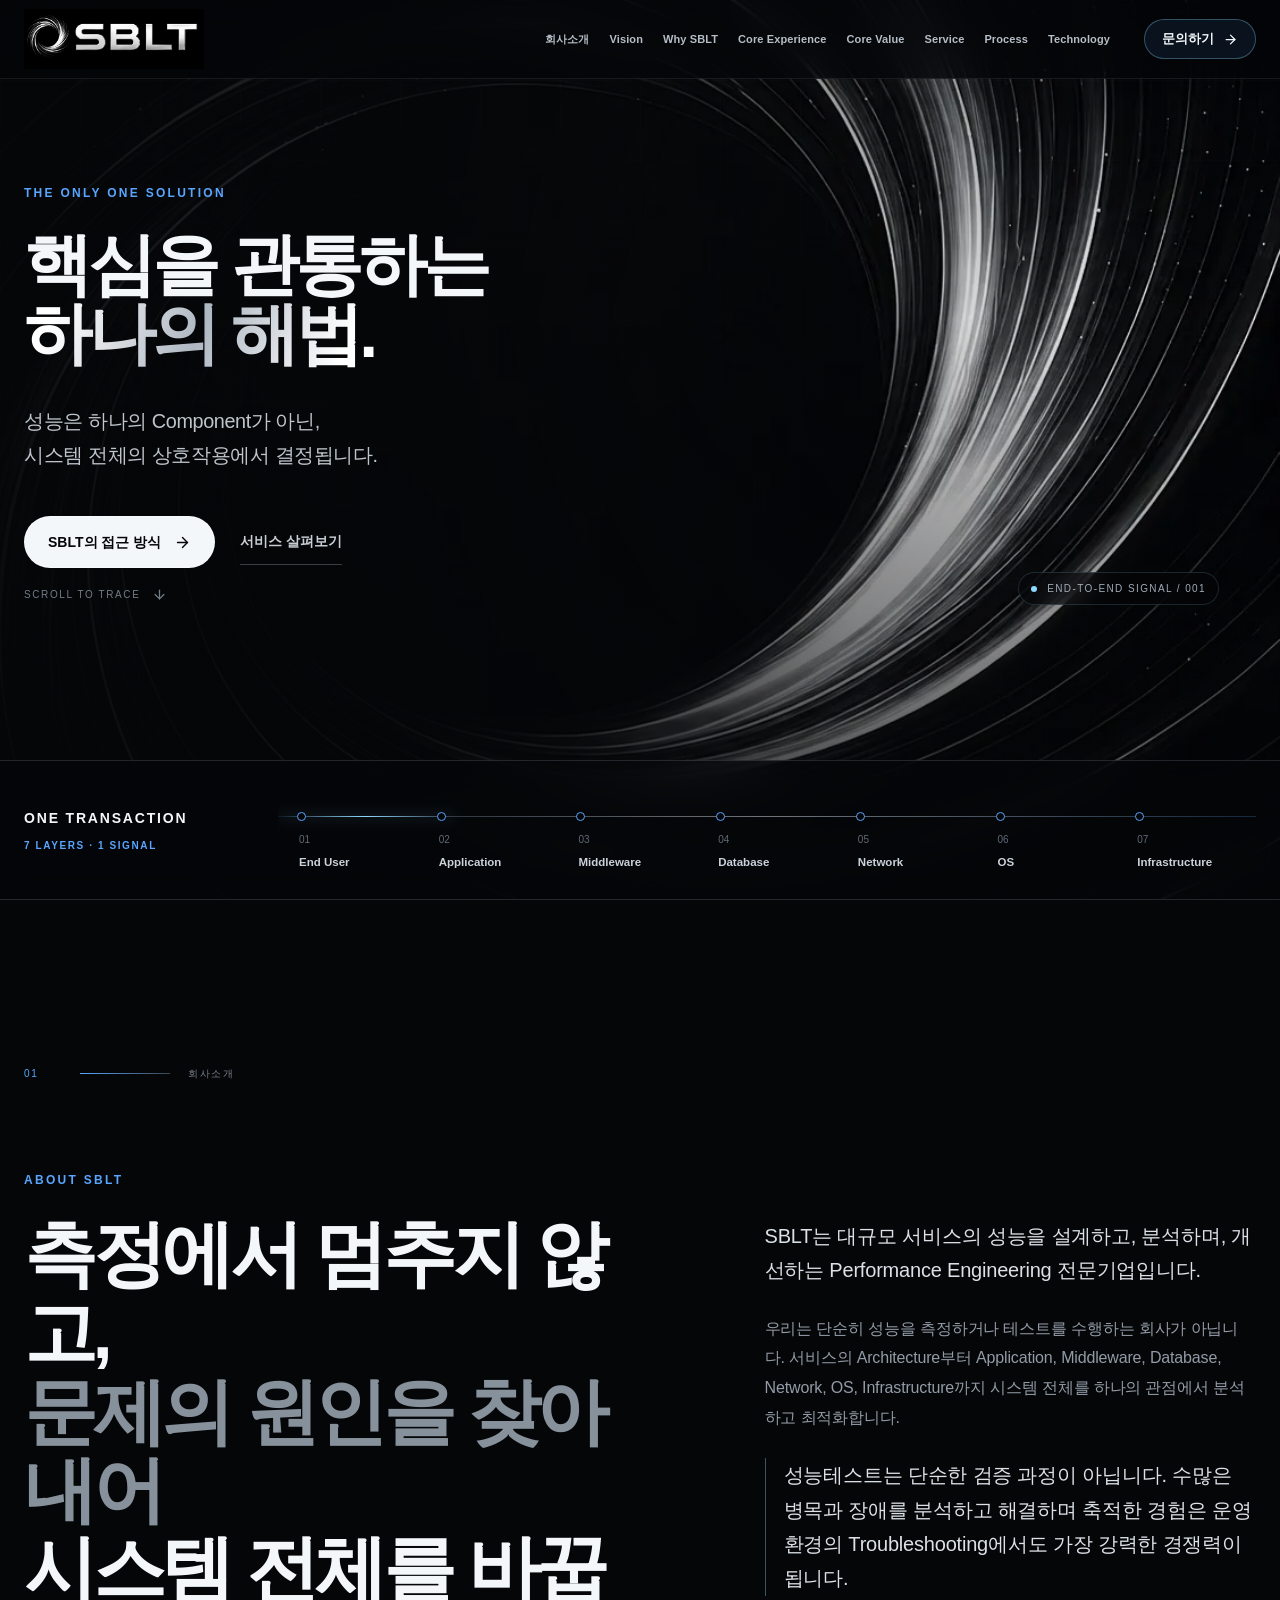
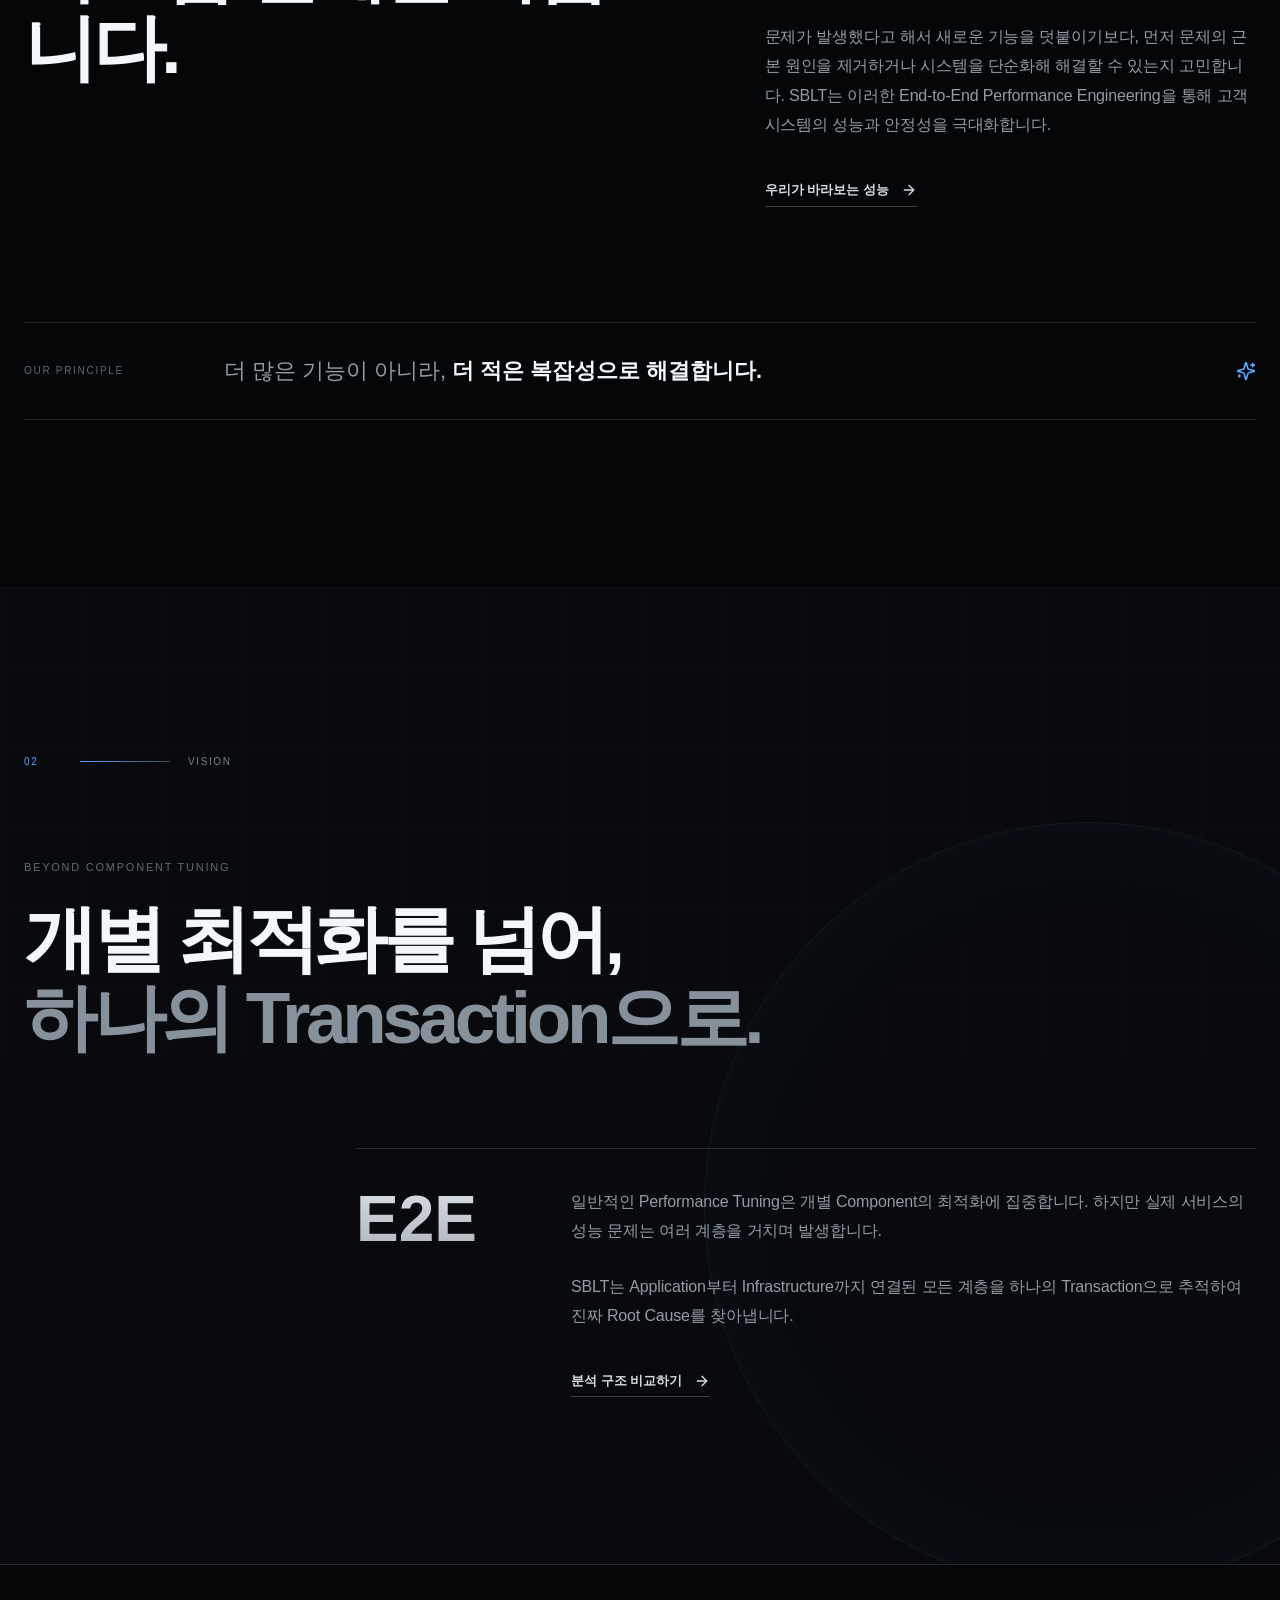
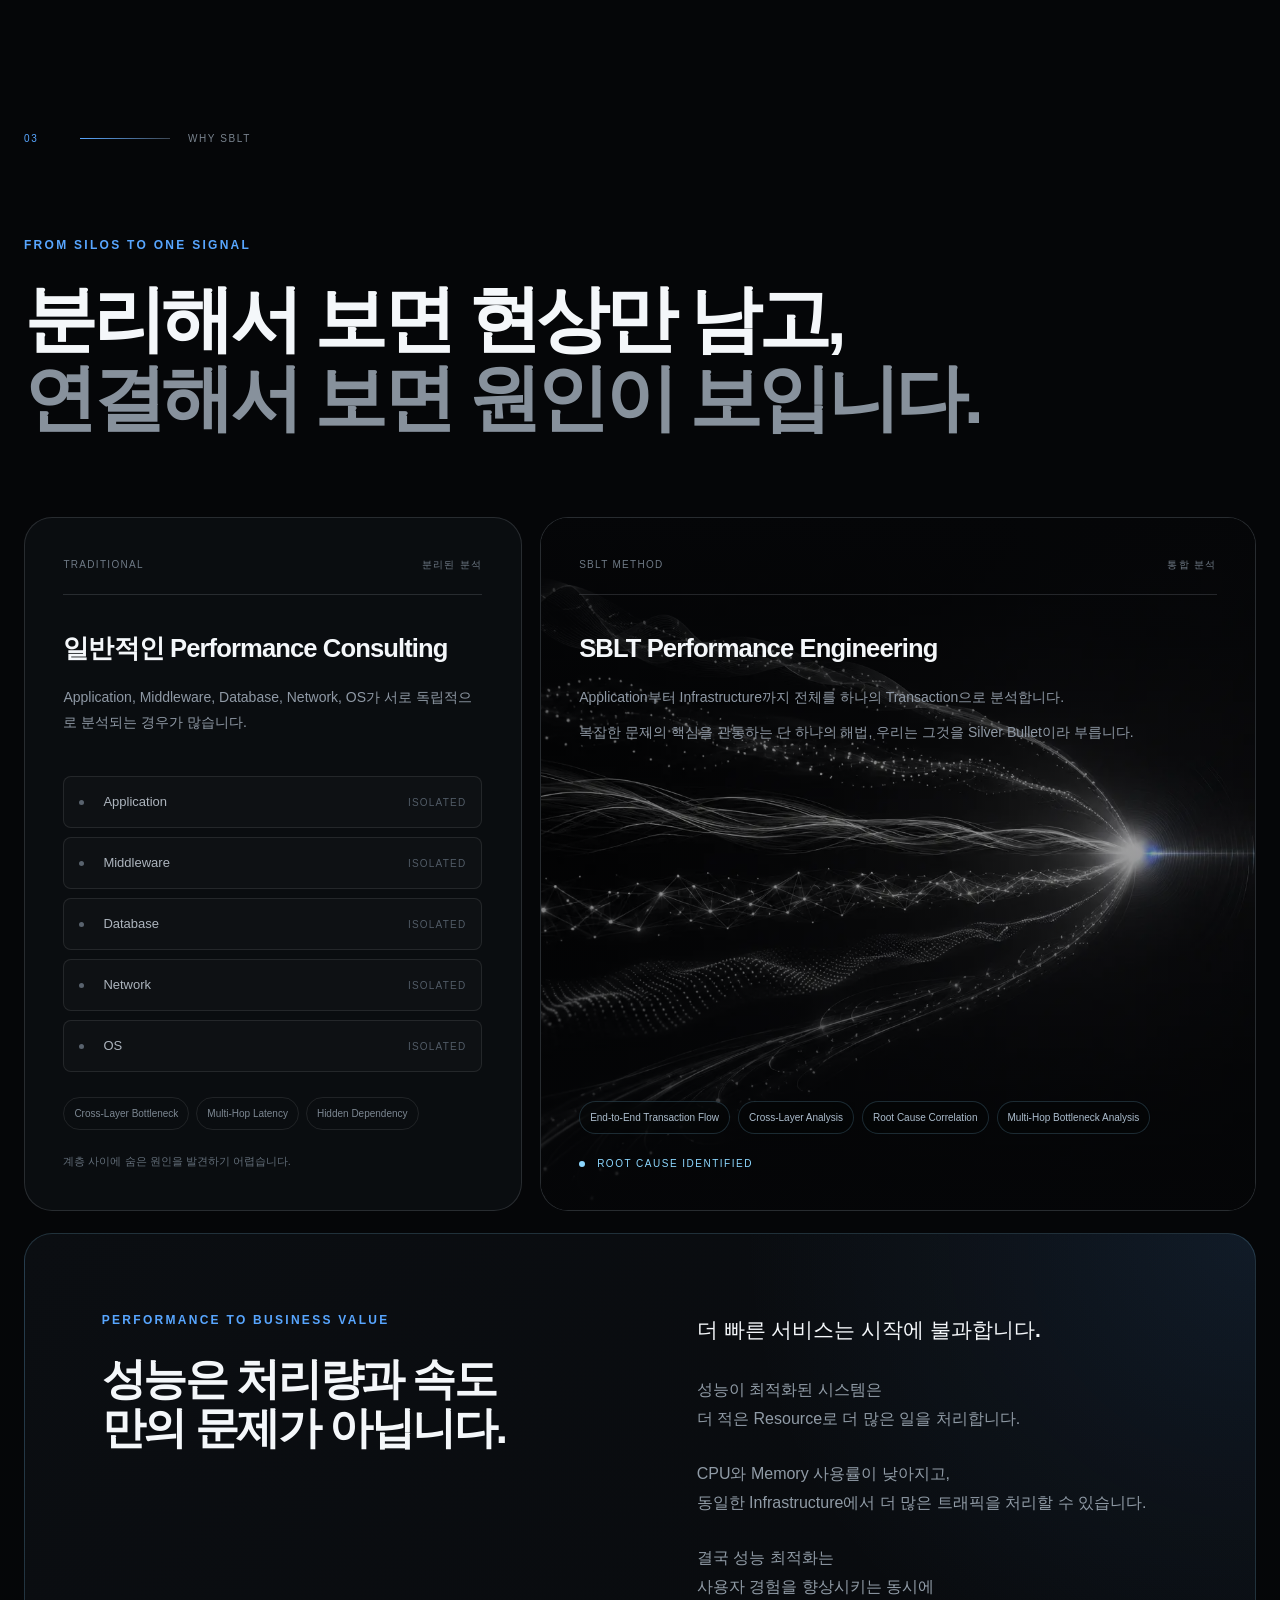
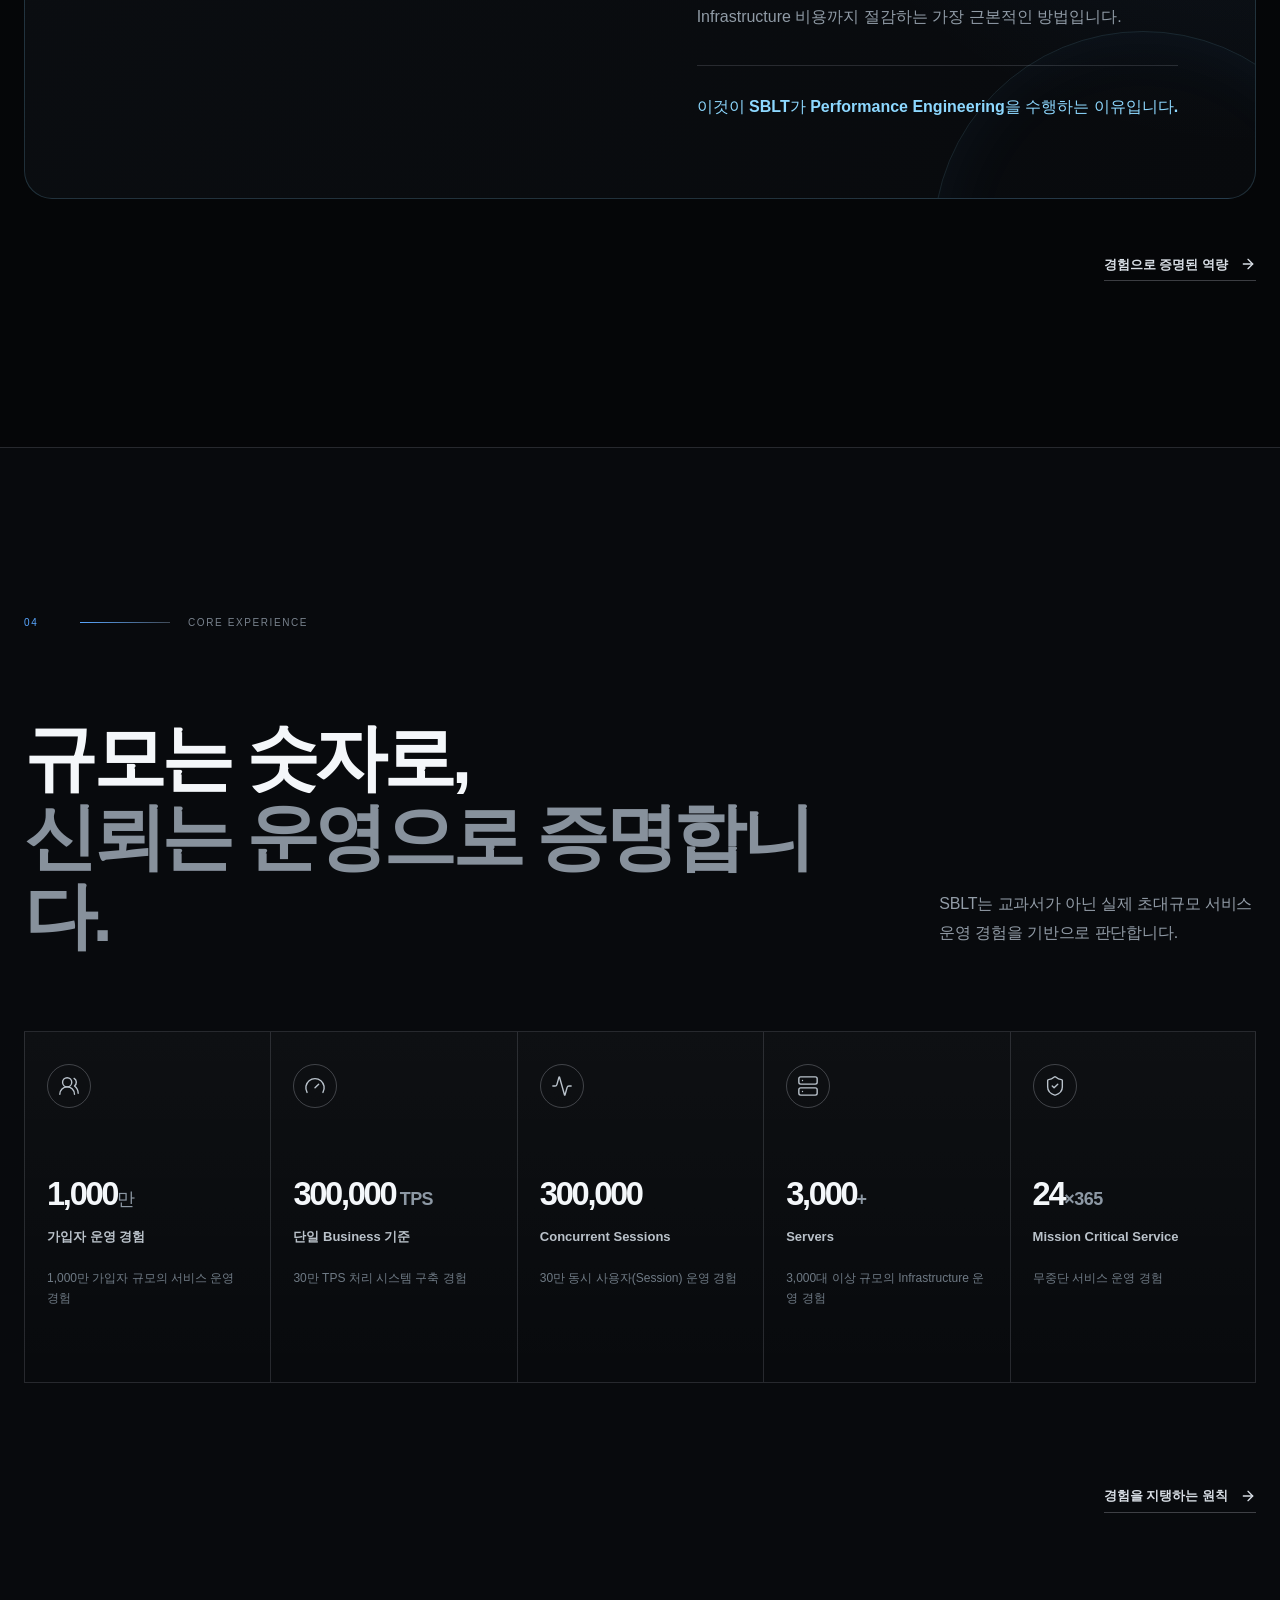
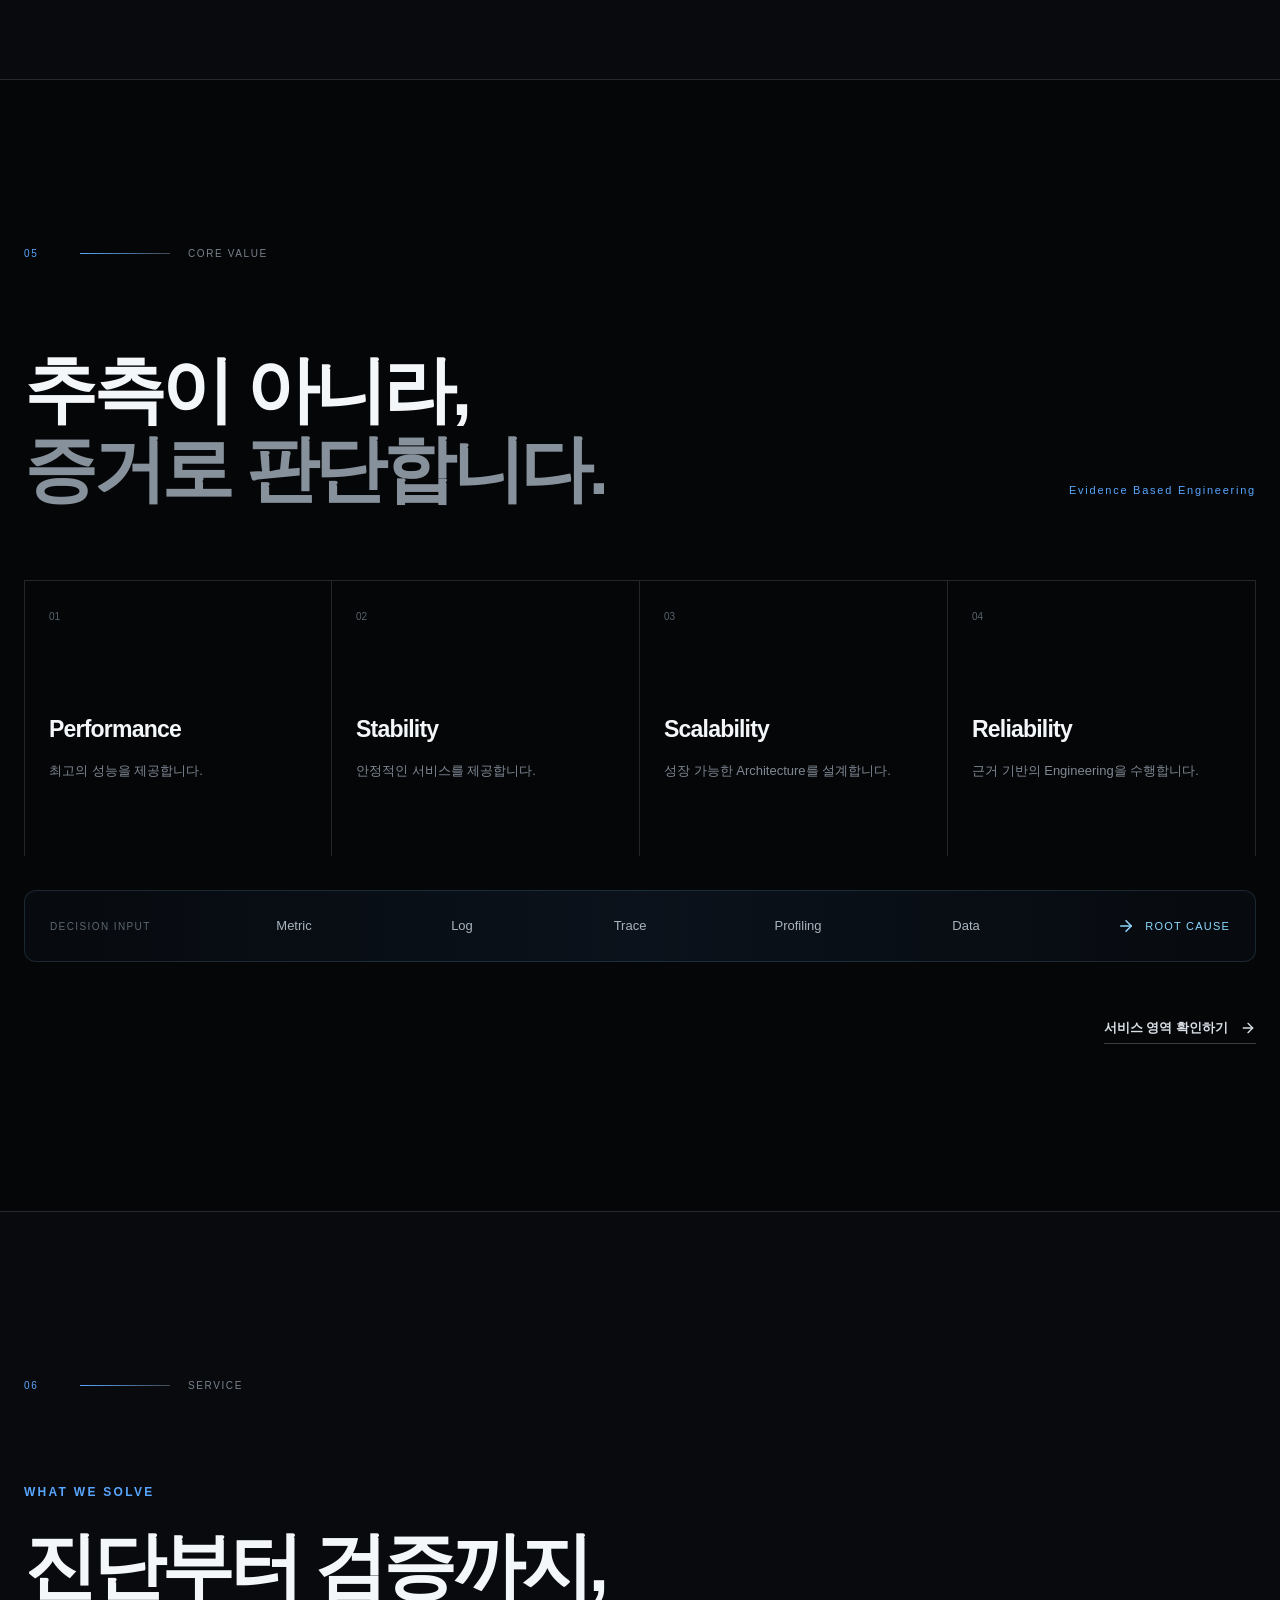
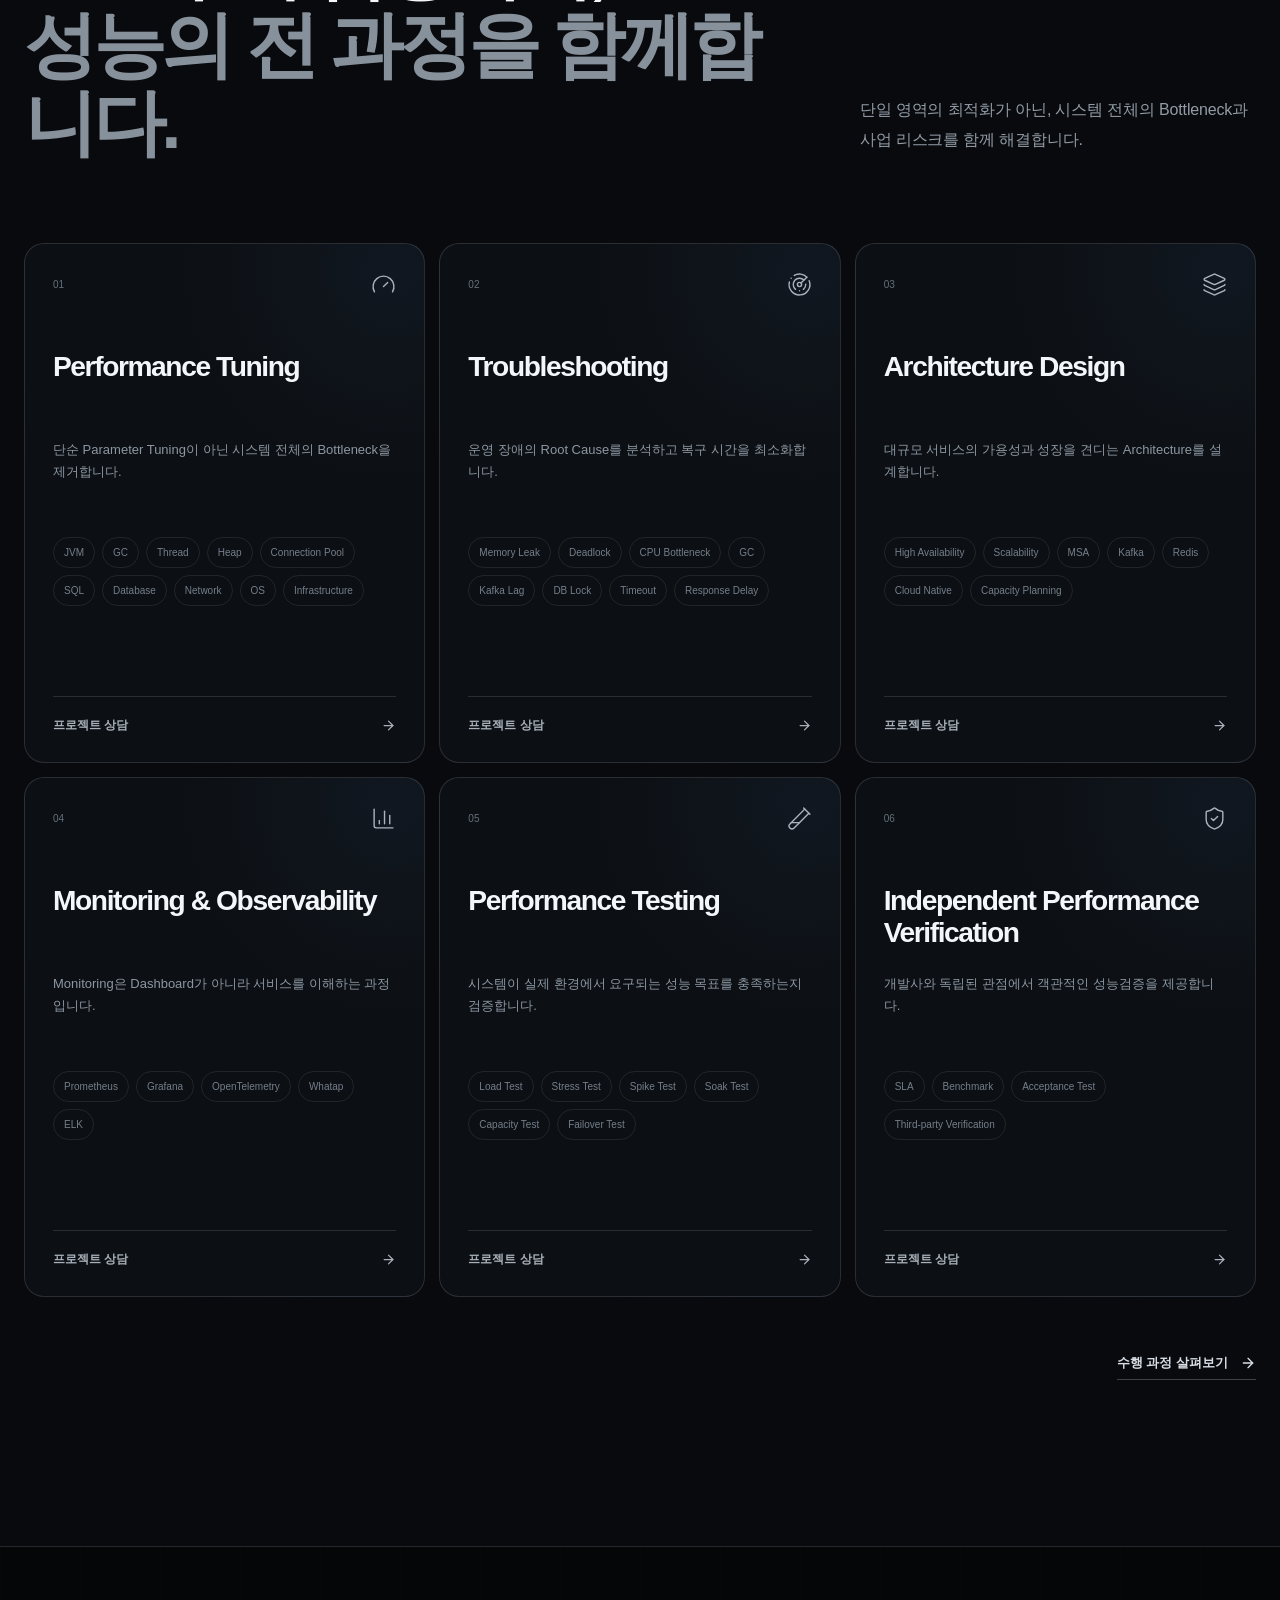
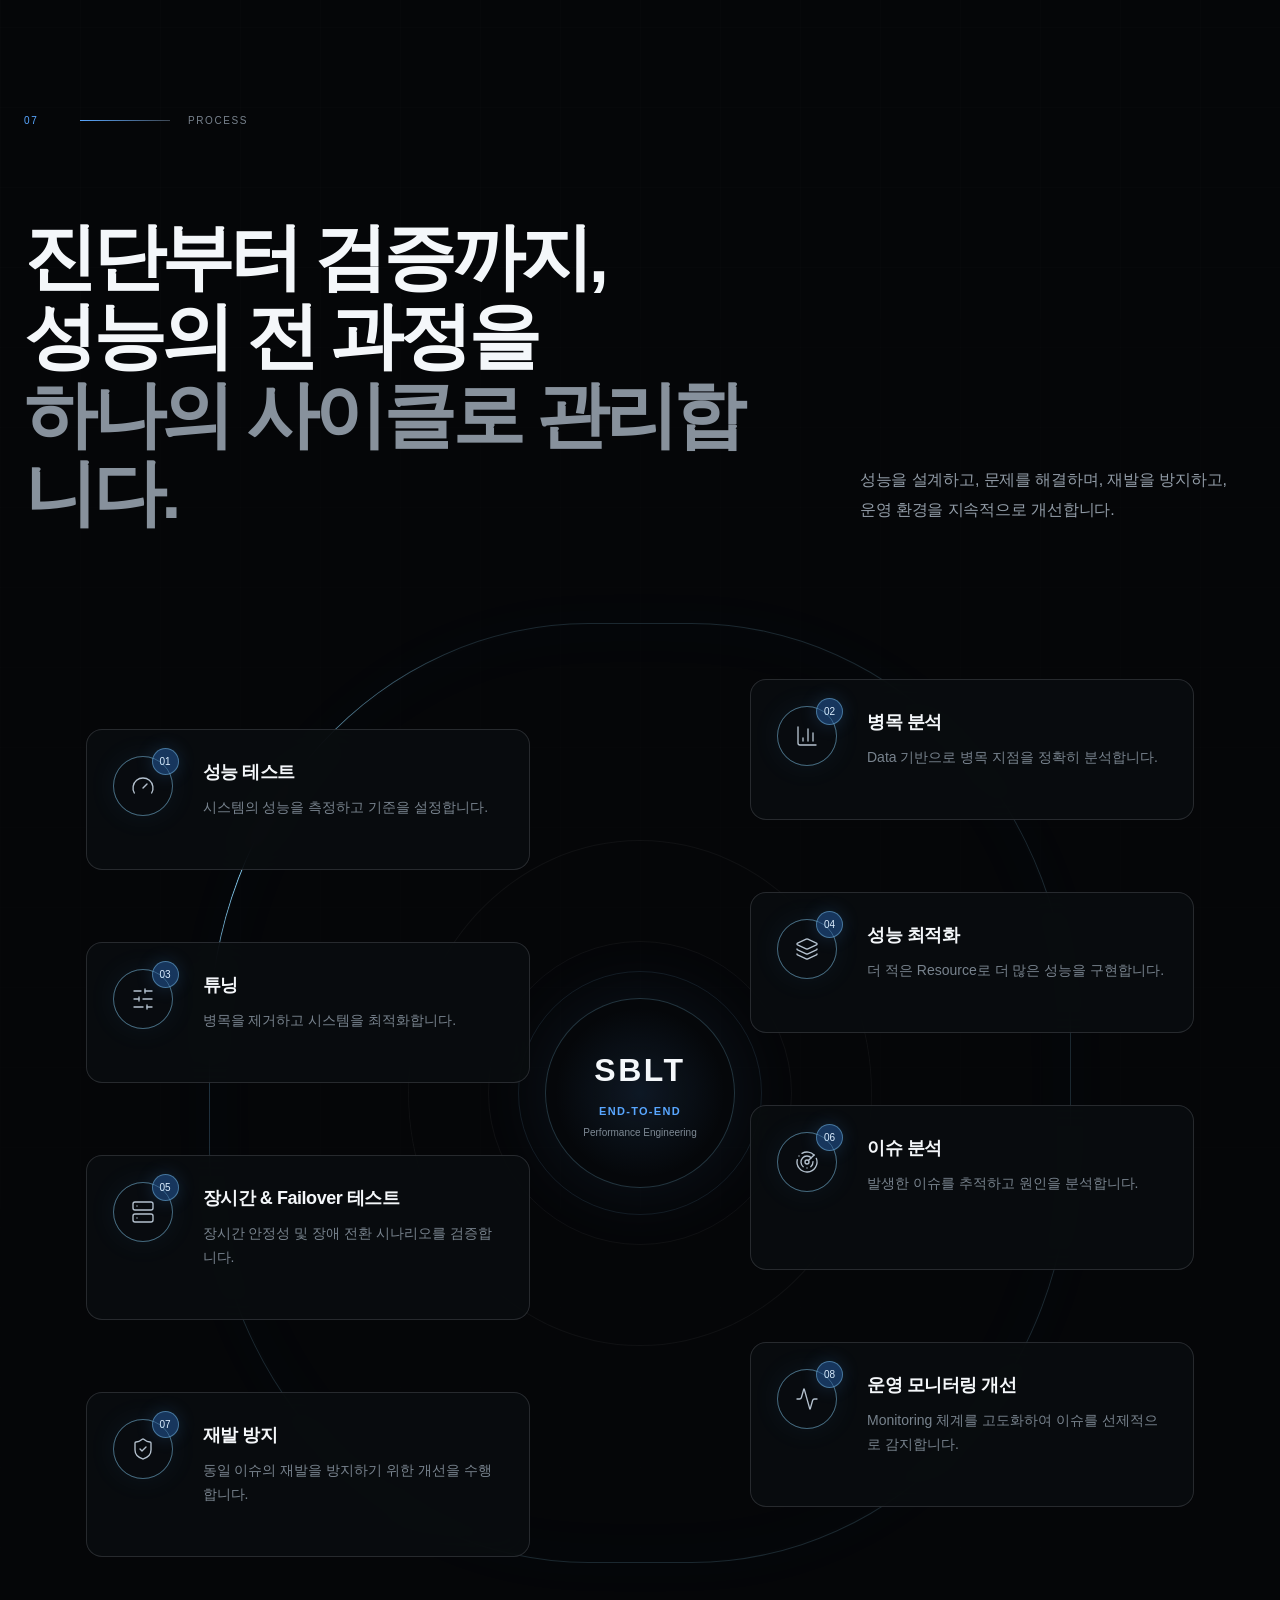
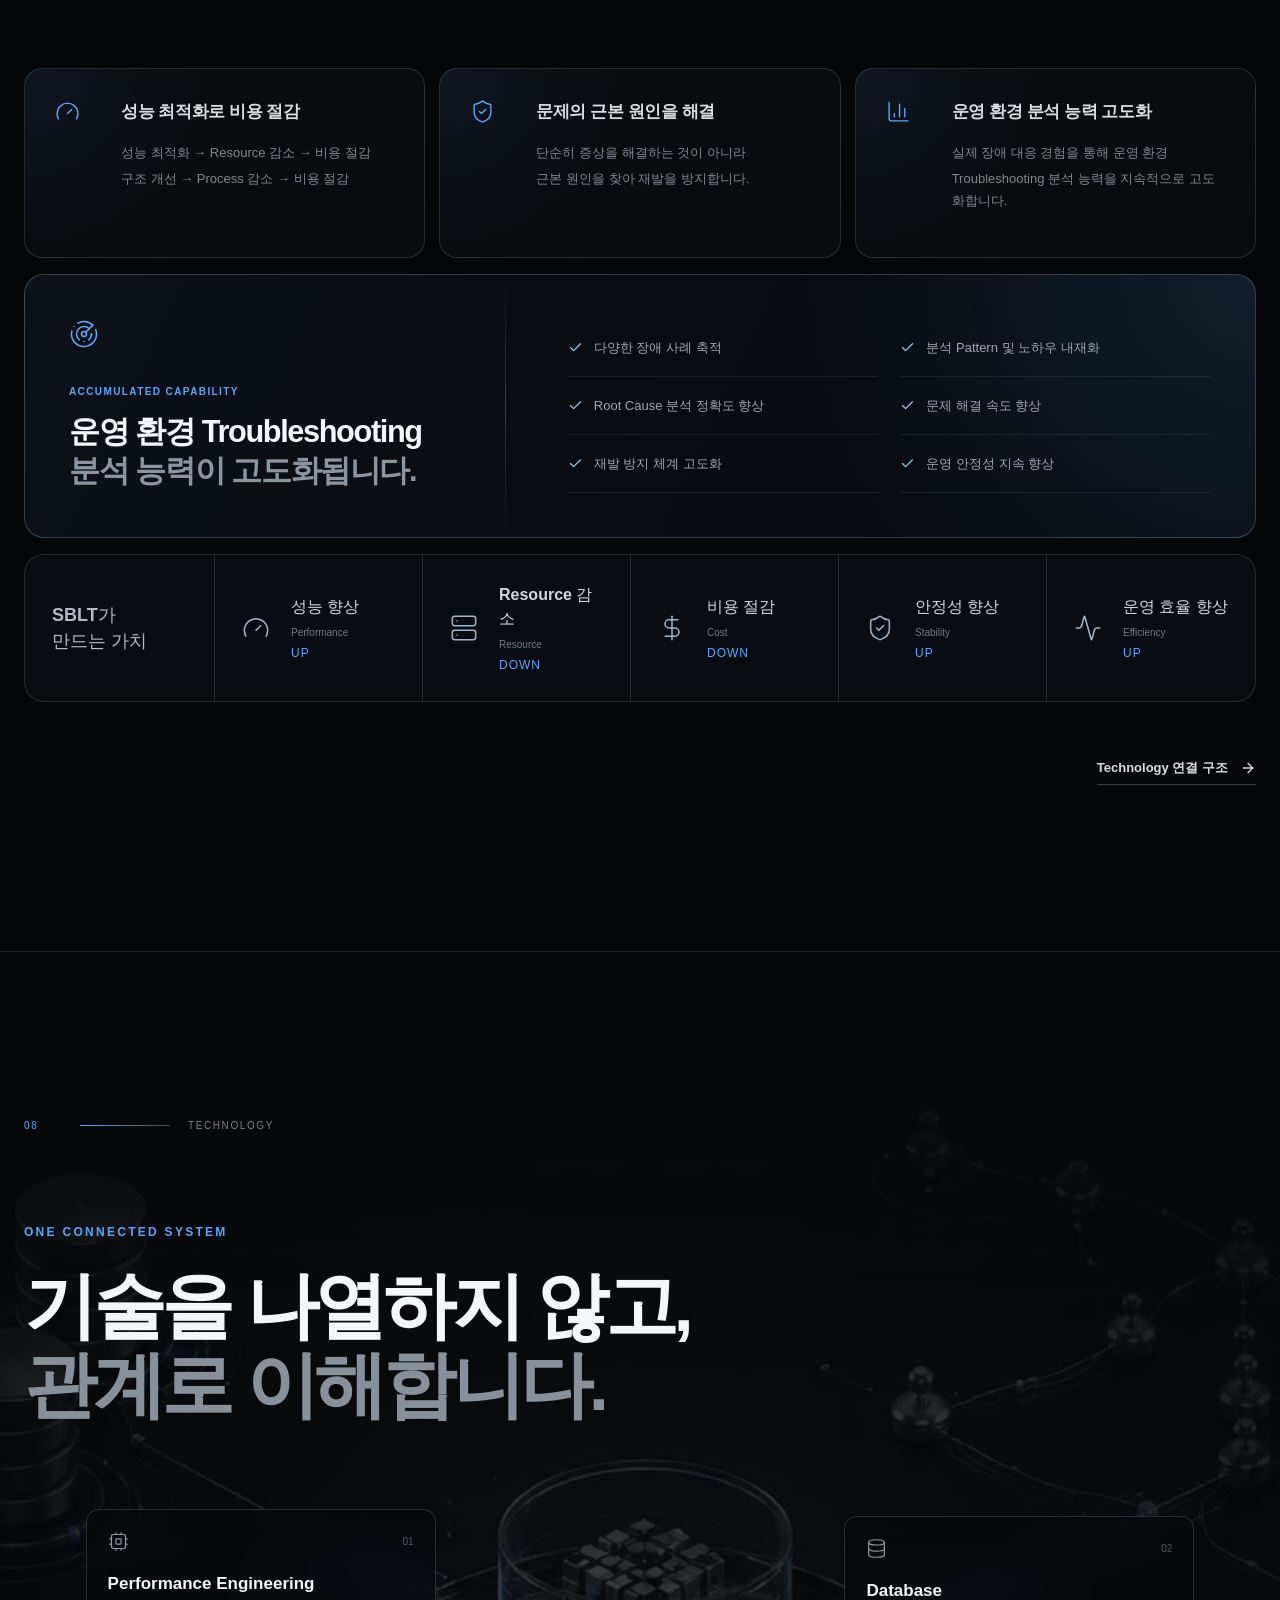
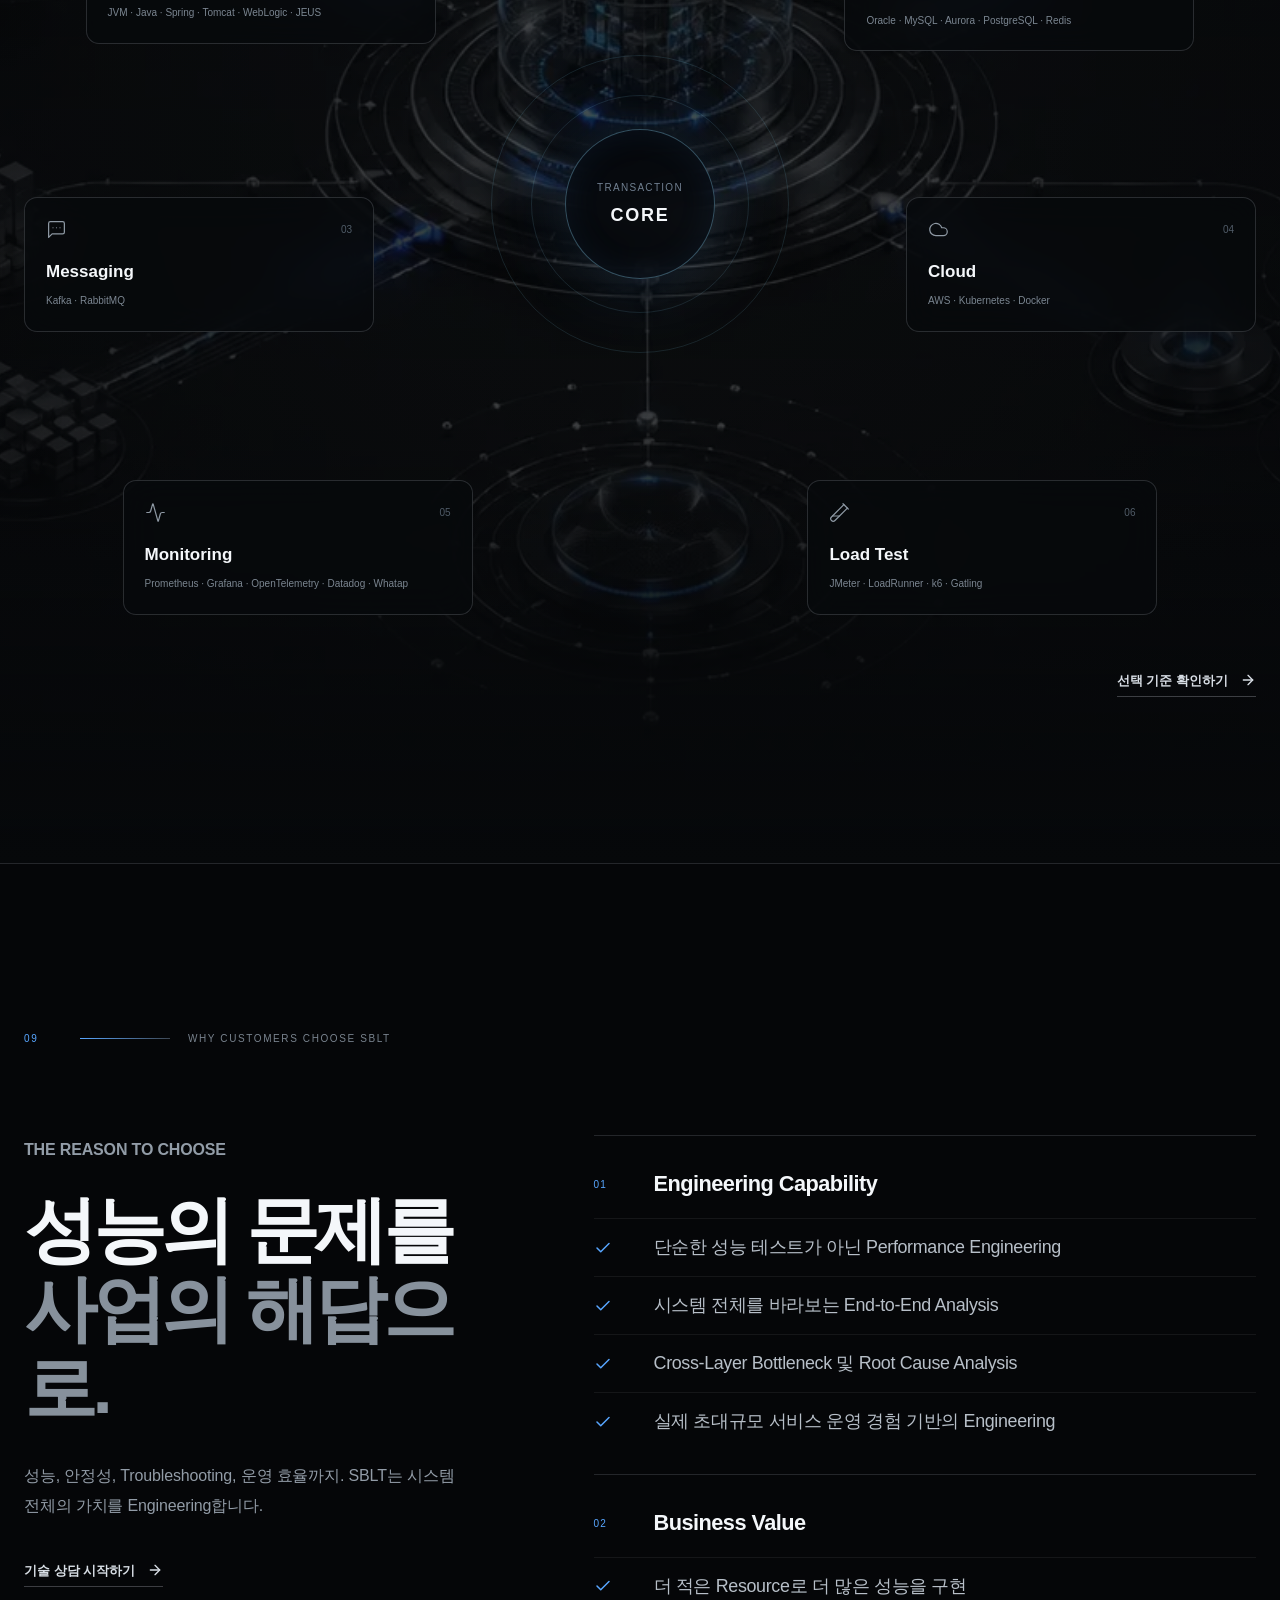
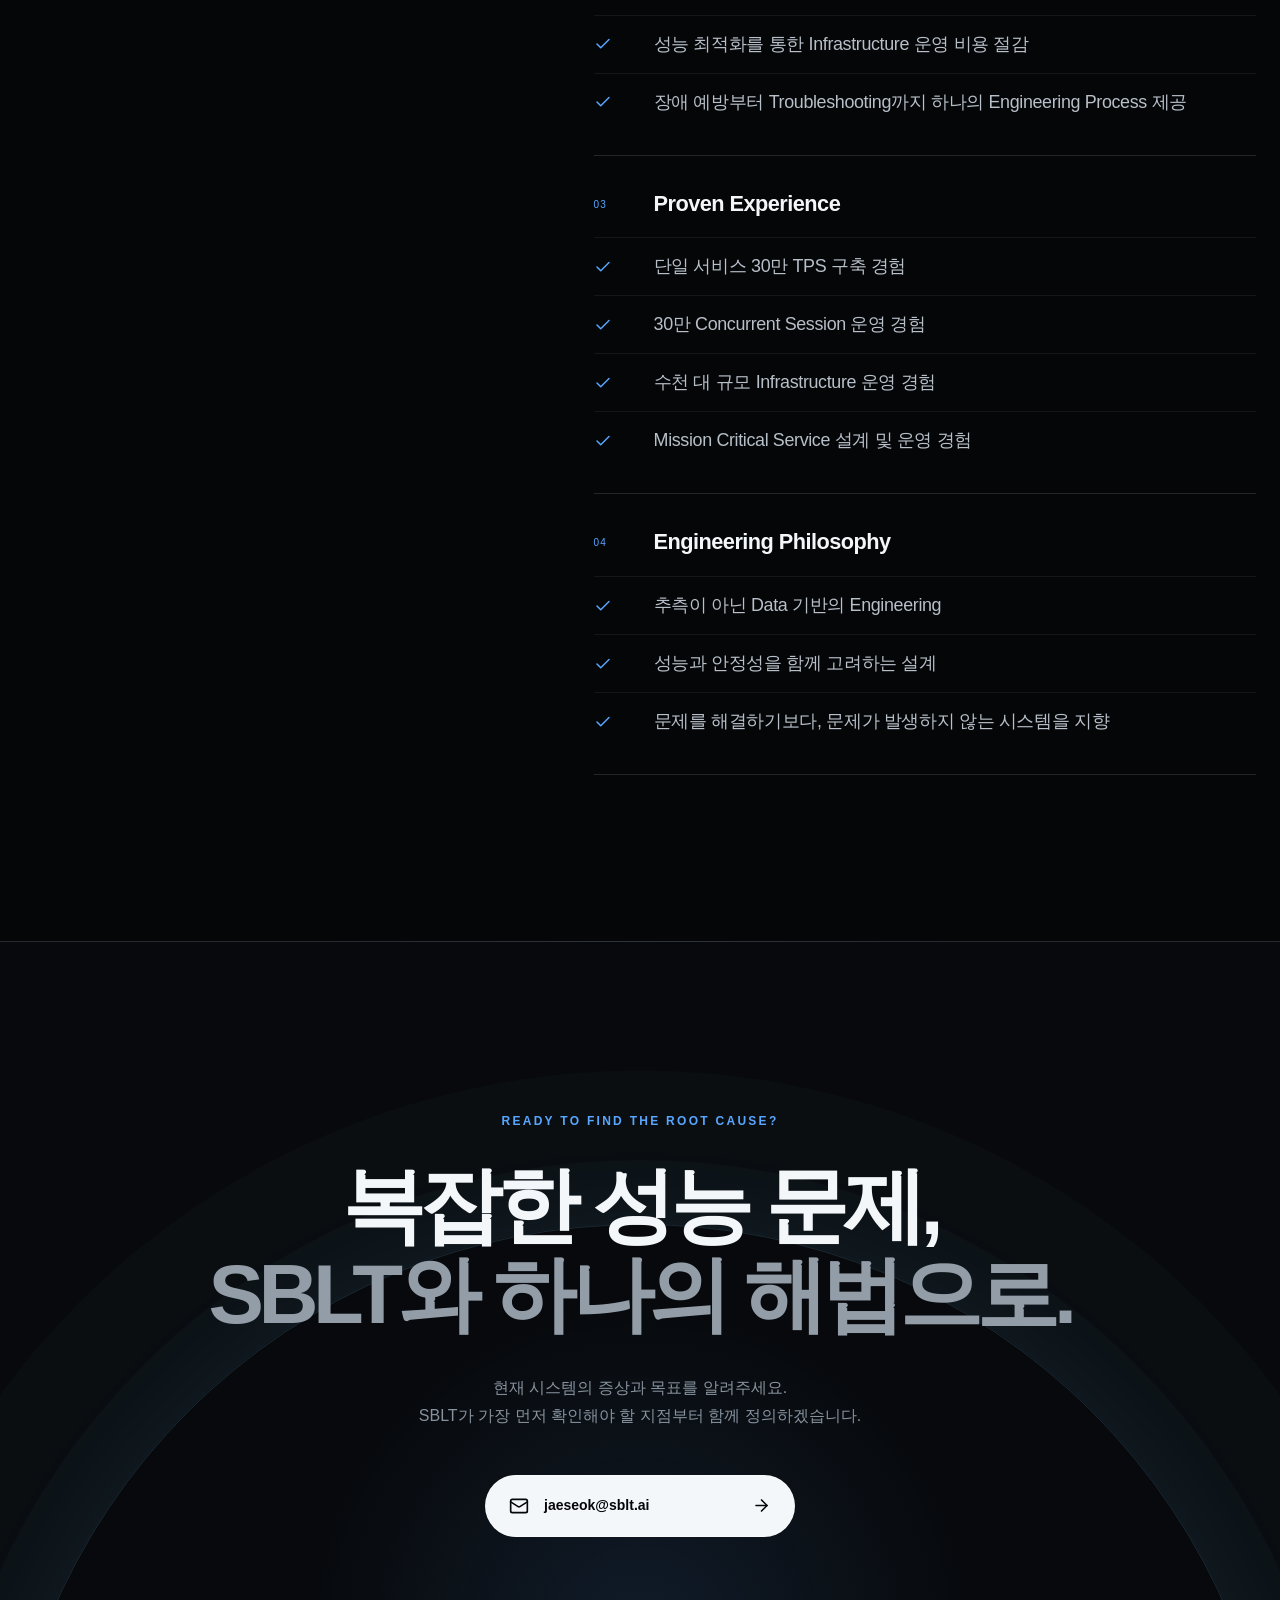
==== commit 396c96ab: "Merge branch 'feat/add-ga4-tracking'" ====
--- a/index.html
+++ b/index.html
@@ -1 +1,84 @@
-<!DOCTYPE html><html lang="ko"><head><meta charSet="utf-8"/><meta name="viewport" content="width=device-width, initial-scale=1, maximum-scale=5"/><link rel="preload" href="/_next/static/media/22a5144ee8d83bca-s.p.woff2" as="font" crossorigin="" type="font/woff2"/><link rel="preload" href="/_next/static/media/7d4881bb7e1bf84d-s.p.woff2" as="font" crossorigin="" type="font/woff2"/><link rel="preload" as="image" href="/assets/sblt-logo.png"/><link rel="preload" as="image" href="/assets/hero-main.webp"/><link rel="stylesheet" href="/_next/static/css/9a52c77bfdb06ea4.css" data-precedence="next"/><link rel="preload" as="script" fetchPriority="low" href="/_next/static/chunks/webpack-01365130db779b36.js"/><script src="/_next/static/chunks/4bd1b696-215e5051988c3dde.js" async=""></script><script src="/_next/static/chunks/794-2a8bd403d68bff19.js" async=""></script><script src="/_next/static/chunks/main-app-37ab6300a9da3d02.js" async=""></script><script src="/_next/static/chunks/141-361c5d2ace6397f7.js" async=""></script><script src="/_next/static/chunks/app/page-299e42c229654717.js" async=""></script><meta name="next-size-adjust" content=""/><meta name="theme-color" content="#050608"/><meta name="color-scheme" content="dark"/><title>SBLT | Performance Engineering 전문기업</title><meta name="description" content="SBLT는 Application, Middleware, Database, Network, OS, Infrastructure를 하나의 Transaction으로 분석해 시스템의 성능과 안정성을 극대화하는 Performance Engineering 전문기업입니다."/><meta name="application-name" content="SBLT"/><link rel="author" href="https://sblt.ai"/><meta name="author" content="SBLT"/><meta name="keywords" content="SBLT,Performance Engineering,성능 튜닝,성능 테스트,Root Cause Analysis,Architecture,Observability,Troubleshooting,Performance Test"/><meta name="creator" content="SBLT"/><meta name="publisher" content="SBLT Inc."/><meta name="robots" content="index, follow"/><meta name="googlebot" content="index, follow, max-video-preview:-1, max-image-preview:large, max-snippet:-1"/><meta name="category" content="technology"/><meta name="codex-preview" content="development"/><link rel="canonical" href="https://sblt.ai/"/><link rel="alternate" hrefLang="ko-KR" href="https://sblt.ai/"/><meta property="og:title" content="SBLT | THE ONLY ONE SOLUTION"/><meta property="og:description" content="성능은 하나의 Component가 아닌 시스템 전체의 상호작용에서 결정됩니다."/><meta property="og:url" content="https://sblt.ai/"/><meta property="og:site_name" content="SBLT"/><meta property="og:locale" content="ko_KR"/><meta property="og:image" content="https://sblt.ai/assets/og-sblt.jpg"/><meta property="og:image:width" content="1200"/><meta property="og:image:height" content="630"/><meta property="og:image:alt" content="SBLT — 핵심을 관통하는 하나의 해법"/><meta property="og:type" content="website"/><meta name="twitter:card" content="summary_large_image"/><meta name="twitter:title" content="SBLT | THE ONLY ONE SOLUTION"/><meta name="twitter:description" content="End-to-End Transaction 관점으로 Root Cause를 찾는 Performance Engineering 전문기업"/><meta name="twitter:image" content="https://sblt.ai/assets/og-sblt.jpg"/><link rel="shortcut icon" href="/assets/sblt-mark.png"/><link rel="icon" href="/assets/sblt-mark.png"/><link rel="apple-touch-icon" href="/assets/sblt-mark.png"/><script src="/_next/static/chunks/polyfills-42372ed130431b0a.js" noModule=""></script></head><body class="__variable_246ccd __variable_c29908"><div hidden=""><!--$--><!--/$--></div><a class="skip-link" href="#main-content">본문으로 바로가기</a><div class="scroll-progress" aria-hidden="true"></div><header class="site-header"><div class="header-inner shell"><a class="brand" href="#top" aria-label="SBLT 홈으로 이동"><img alt="SBLT — The Single Core Solution. Performance Engineering, Simplified." width="1080" height="288" decoding="async" data-nimg="1" style="color:transparent" src="/assets/sblt-logo.png"/></a><nav class="desktop-nav" aria-label="주요 메뉴"><a href="#about">회사소개</a><a href="#vision">Vision</a><a href="#why">Why SBLT</a><a href="#experience">Core Experience</a><a href="#values">Core Value</a><a href="#services">Service</a><a href="#process">Process</a><a href="#technology">Technology</a></nav><a class="header-cta" href="#contact">문의하기 <svg xmlns="http://www.w3.org/2000/svg" width="15" height="15" viewBox="0 0 24 24" fill="none" stroke="currentColor" stroke-width="2" stroke-linecap="round" stroke-linejoin="round" class="lucide lucide-arrow-right" aria-hidden="true"><path d="M5 12h14"></path><path d="m12 5 7 7-7 7"></path></svg></a><button class="menu-button" type="button" aria-label="메뉴 열기" aria-expanded="false" aria-controls="mobile-navigation"><svg xmlns="http://www.w3.org/2000/svg" width="24" height="24" viewBox="0 0 24 24" fill="none" stroke="currentColor" stroke-width="2" stroke-linecap="round" stroke-linejoin="round" class="lucide lucide-menu" aria-hidden="true"><line x1="4" x2="20" y1="12" y2="12"></line><line x1="4" x2="20" y1="6" y2="6"></line><line x1="4" x2="20" y1="18" y2="18"></line></svg></button></div><nav id="mobile-navigation" class="mobile-nav " aria-label="모바일 메뉴"><a href="#about">회사소개<svg xmlns="http://www.w3.org/2000/svg" width="18" height="18" viewBox="0 0 24 24" fill="none" stroke="currentColor" stroke-width="2" stroke-linecap="round" stroke-linejoin="round" class="lucide lucide-chevron-right" aria-hidden="true"><path d="m9 18 6-6-6-6"></path></svg></a><a href="#vision">Vision<svg xmlns="http://www.w3.org/2000/svg" width="18" height="18" viewBox="0 0 24 24" fill="none" stroke="currentColor" stroke-width="2" stroke-linecap="round" stroke-linejoin="round" class="lucide lucide-chevron-right" aria-hidden="true"><path d="m9 18 6-6-6-6"></path></svg></a><a href="#why">Why SBLT<svg xmlns="http://www.w3.org/2000/svg" width="18" height="18" viewBox="0 0 24 24" fill="none" stroke="currentColor" stroke-width="2" stroke-linecap="round" stroke-linejoin="round" class="lucide lucide-chevron-right" aria-hidden="true"><path d="m9 18 6-6-6-6"></path></svg></a><a href="#experience">Core Experience<svg xmlns="http://www.w3.org/2000/svg" width="18" height="18" viewBox="0 0 24 24" fill="none" stroke="currentColor" stroke-width="2" stroke-linecap="round" stroke-linejoin="round" class="lucide lucide-chevron-right" aria-hidden="true"><path d="m9 18 6-6-6-6"></path></svg></a><a href="#values">Core Value<svg xmlns="http://www.w3.org/2000/svg" width="18" height="18" viewBox="0 0 24 24" fill="none" stroke="currentColor" stroke-width="2" stroke-linecap="round" stroke-linejoin="round" class="lucide lucide-chevron-right" aria-hidden="true"><path d="m9 18 6-6-6-6"></path></svg></a><a href="#services">Service<svg xmlns="http://www.w3.org/2000/svg" width="18" height="18" viewBox="0 0 24 24" fill="none" stroke="currentColor" stroke-width="2" stroke-linecap="round" stroke-linejoin="round" class="lucide lucide-chevron-right" aria-hidden="true"><path d="m9 18 6-6-6-6"></path></svg></a><a href="#process">Process<svg xmlns="http://www.w3.org/2000/svg" width="18" height="18" viewBox="0 0 24 24" fill="none" stroke="currentColor" stroke-width="2" stroke-linecap="round" stroke-linejoin="round" class="lucide lucide-chevron-right" aria-hidden="true"><path d="m9 18 6-6-6-6"></path></svg></a><a href="#technology">Technology<svg xmlns="http://www.w3.org/2000/svg" width="18" height="18" viewBox="0 0 24 24" fill="none" stroke="currentColor" stroke-width="2" stroke-linecap="round" stroke-linejoin="round" class="lucide lucide-chevron-right" aria-hidden="true"><path d="m9 18 6-6-6-6"></path></svg></a><a href="#contact">문의하기<svg xmlns="http://www.w3.org/2000/svg" width="18" height="18" viewBox="0 0 24 24" fill="none" stroke="currentColor" stroke-width="2" stroke-linecap="round" stroke-linejoin="round" class="lucide lucide-arrow-right" aria-hidden="true"><path d="M5 12h14"></path><path d="m12 5 7 7-7 7"></path></svg></a></nav></header><main id="main-content"><section id="top" class="hero" aria-labelledby="hero-title"><img alt="" decoding="async" data-nimg="fill" class="hero-art" style="position:absolute;height:100%;width:100%;left:0;top:0;right:0;bottom:0;color:transparent" src="/assets/hero-main.webp"/><div class="hero-shade" aria-hidden="true"></div><div class="hero-grid" aria-hidden="true"></div><div class="hero-inner shell"><div class="hero-copy reveal is-visible"><p class="hero-kicker">THE ONLY ONE SOLUTION</p><h1 id="hero-title">핵심을 관통하는<br/><em>하나의 해법.</em></h1><p class="hero-lead">성능은 하나의 Component가 아닌,<br/>시스템 전체의 상호작용에서 결정됩니다.</p><div class="hero-actions"><a class="primary-button" href="#why">SBLT의 접근 방식 <svg xmlns="http://www.w3.org/2000/svg" width="17" height="17" viewBox="0 0 24 24" fill="none" stroke="currentColor" stroke-width="2" stroke-linecap="round" stroke-linejoin="round" class="lucide lucide-arrow-right" aria-hidden="true"><path d="M5 12h14"></path><path d="m12 5 7 7-7 7"></path></svg></a><a class="text-button" href="#services">서비스 살펴보기</a></div></div><div class="hero-signal-label" aria-hidden="true"><span class="pulse-dot"></span><span>END-TO-END SIGNAL / 001</span></div><a class="scroll-cue" href="#about" aria-label="회사 소개로 이동"><span>SCROLL TO TRACE</span><svg xmlns="http://www.w3.org/2000/svg" width="15" height="15" viewBox="0 0 24 24" fill="none" stroke="currentColor" stroke-width="2" stroke-linecap="round" stroke-linejoin="round" class="lucide lucide-arrow-down" aria-hidden="true"><path d="M12 5v14"></path><path d="m19 12-7 7-7-7"></path></svg></a></div><div class="layer-rail" aria-label="SBLT 분석 범위"><div class="shell layer-rail-inner"><div class="rail-label"><strong>ONE TRANSACTION</strong><span>7 LAYERS · 1 SIGNAL</span></div><div class="layer-list"><div class="layer-item"><i aria-hidden="true"></i><span>01</span><strong>End User</strong></div><div class="layer-item"><i aria-hidden="true"></i><span>02</span><strong>Application</strong></div><div class="layer-item"><i aria-hidden="true"></i><span>03</span><strong>Middleware</strong></div><div class="layer-item"><i aria-hidden="true"></i><span>04</span><strong>Database</strong></div><div class="layer-item"><i aria-hidden="true"></i><span>05</span><strong>Network</strong></div><div class="layer-item"><i aria-hidden="true"></i><span>06</span><strong>OS</strong></div><div class="layer-item"><i aria-hidden="true"></i><span>07</span><strong>Infrastructure</strong></div></div></div></div></section><section id="about" class="section about-section" aria-labelledby="about-title"><div class="shell"><div class="section-eyebrow"><span>01</span><span class="eyebrow-line" aria-hidden="true"></span><p>회사소개</p></div><div class="editorial-grid reveal"><div><p class="micro-label">ABOUT SBLT</p><h2 id="about-title">측정에서 멈추지 않고,<br/><span>문제의 원인을 찾아내어</span><br/>시스템 전체를 바꿉니다.</h2></div><div class="prose-stack"><p class="lead-copy">SBLT는 대규모 서비스의 성능을 설계하고, 분석하며, 개선하는 Performance Engineering 전문기업입니다.</p><p>우리는 단순히 성능을 측정하거나 테스트를 수행하는 회사가 아닙니다. 서비스의 Architecture부터 Application, Middleware, Database, Network, OS, Infrastructure까지 시스템 전체를 하나의 관점에서 분석하고 최적화합니다.</p><p class="lead-copy about-troubleshooting-copy">성능테스트는 단순한 검증 과정이 아닙니다. 수많은 병목과 장애를 분석하고 해결하며 축적한 경험은 운영환경의 Troubleshooting에서도 가장 강력한 경쟁력이 됩니다.</p><p>문제가 발생했다고 해서 새로운 기능을 덧붙이기보다, 먼저 문제의 근본 원인을 제거하거나 시스템을 단순화해 해결할 수 있는지 고민합니다. SBLT는 이러한 End-to-End Performance Engineering을 통해 고객 시스템의 성능과 안정성을 극대화합니다.</p><a class="section-link" href="#vision"><span>우리가 바라보는 성능</span><svg xmlns="http://www.w3.org/2000/svg" width="16" height="16" viewBox="0 0 24 24" fill="none" stroke="currentColor" stroke-width="2" stroke-linecap="round" stroke-linejoin="round" class="lucide lucide-arrow-right" aria-hidden="true"><path d="M5 12h14"></path><path d="m12 5 7 7-7 7"></path></svg></a></div></div><div class="principle-band reveal"><span>OUR PRINCIPLE</span><p>더 많은 기능이 아니라,<strong> 더 적은 복잡성으로 해결합니다.</strong></p><svg xmlns="http://www.w3.org/2000/svg" width="20" height="20" viewBox="0 0 24 24" fill="none" stroke="currentColor" stroke-width="2" stroke-linecap="round" stroke-linejoin="round" class="lucide lucide-sparkles" aria-hidden="true"><path d="M9.937 15.5A2 2 0 0 0 8.5 14.063l-6.135-1.582a.5.5 0 0 1 0-.962L8.5 9.936A2 2 0 0 0 9.937 8.5l1.582-6.135a.5.5 0 0 1 .963 0L14.063 8.5A2 2 0 0 0 15.5 9.937l6.135 1.581a.5.5 0 0 1 0 .964L15.5 14.063a2 2 0 0 0-1.437 1.437l-1.582 6.135a.5.5 0 0 1-.963 0z"></path><path d="M20 3v4"></path><path d="M22 5h-4"></path><path d="M4 17v2"></path><path d="M5 18H3"></path></svg></div></div></section><section id="vision" class="section vision-section" aria-labelledby="vision-title"><div class="shell vision-shell"><div class="section-eyebrow"><span>02</span><span class="eyebrow-line" aria-hidden="true"></span><p>Vision</p></div><div class="vision-statement reveal"><p>BEYOND COMPONENT TUNING</p><h2 id="vision-title">개별 최적화를 넘어,<br/><span>하나의 Transaction으로.</span></h2></div><div class="vision-detail reveal"><div class="vision-index">E2E</div><div><p>일반적인 Performance Tuning은 개별 Component의 최적화에 집중합니다. 하지만 실제 서비스의 성능 문제는 여러 계층을 거치며 발생합니다.</p><p>SBLT는 Application부터 Infrastructure까지 연결된 모든 계층을 하나의 Transaction으로 추적하여 진짜 Root Cause를 찾아냅니다.</p><a class="section-link" href="#why"><span>분석 구조 비교하기</span><svg xmlns="http://www.w3.org/2000/svg" width="16" height="16" viewBox="0 0 24 24" fill="none" stroke="currentColor" stroke-width="2" stroke-linecap="round" stroke-linejoin="round" class="lucide lucide-arrow-right" aria-hidden="true"><path d="M5 12h14"></path><path d="m12 5 7 7-7 7"></path></svg></a></div></div></div></section><section id="why" class="section why-section" aria-labelledby="why-title"><div class="shell"><div class="section-eyebrow"><span>03</span><span class="eyebrow-line" aria-hidden="true"></span><p>Why SBLT</p></div><div class="section-heading reveal"><p class="micro-label">FROM SILOS TO ONE SIGNAL</p><h2 id="why-title">분리해서 보면 현상만 남고,<br/><span>연결해서 보면 원인이 보입니다.</span></h2></div><div class="comparison-grid reveal"><article class="comparison-card traditional-card"><div class="card-topline"><span>TRADITIONAL</span><span>분리된 분석</span></div><h3>일반적인 Performance Consulting</h3><p>Application, Middleware, Database, Network, OS가 서로 독립적으로 분석되는 경우가 많습니다.</p><div class="silo-stack" aria-label="독립적으로 분리된 시스템 계층"><div><span class="silo-dot"></span><span>Application</span><span class="silo-state">ISOLATED</span></div><div><span class="silo-dot"></span><span>Middleware</span><span class="silo-state">ISOLATED</span></div><div><span class="silo-dot"></span><span>Database</span><span class="silo-state">ISOLATED</span></div><div><span class="silo-dot"></span><span>Network</span><span class="silo-state">ISOLATED</span></div><div><span class="silo-dot"></span><span>OS</span><span class="silo-state">ISOLATED</span></div></div><div class="limitation-list"><span>Cross-Layer Bottleneck</span><span>Multi-Hop Latency</span><span>Hidden Dependency</span></div><p class="card-footnote">계층 사이에 숨은 원인을 발견하기 어렵습니다.</p></article><article class="comparison-card sblt-card"><img alt="여섯 개 시스템 계층의 신호가 하나의 Root Cause로 수렴하는 개념도" loading="lazy" decoding="async" data-nimg="fill" style="position:absolute;height:100%;width:100%;left:0;top:0;right:0;bottom:0;color:transparent" src="/assets/transaction-flow.webp"/><div class="sblt-card-overlay"></div><div class="sblt-card-content"><div class="card-topline"><span>SBLT METHOD</span><span>통합 분석</span></div><h3>SBLT Performance Engineering</h3><p>Application부터 Infrastructure까지 전체를 하나의 Transaction으로 분석합니다.</p><p class="silver-bullet-copy">복잡한 문제의 핵심을 관통하는 단 하나의 해법, 우리는 그것을 Silver Bullet이라 부릅니다.</p><div class="method-tags"><span>End-to-End Transaction Flow</span><span>Cross-Layer Analysis</span><span>Root Cause Correlation</span><span>Multi-Hop Bottleneck Analysis</span></div><div class="root-cause-mark"><span class="pulse-dot"></span>ROOT CAUSE IDENTIFIED</div></div></article></div><div class="why-value-band reveal"><div class="why-value-heading"><p class="micro-label">PERFORMANCE TO BUSINESS VALUE</p><h3>성능은 처리량과 속도만의 문제가 아닙니다.</h3></div><div class="why-value-copy"><p class="why-value-lead">더 빠른 서비스는 시작에 불과합니다.</p><p>성능이 최적화된 시스템은<br/>더 적은 Resource로 더 많은 일을 처리합니다.</p><p>CPU와 Memory 사용률이 낮아지고,<br/>동일한 Infrastructure에서 더 많은 트래픽을 처리할 수 있습니다.</p><p>결국 성능 최적화는<br/>사용자 경험을 향상시키는 동시에<br/>Infrastructure 비용까지 절감하는 가장 근본적인 방법입니다.</p><p class="why-value-conclusion">이것이 SBLT가 Performance Engineering을 수행하는 이유입니다.</p></div></div><div class="section-bottom-link reveal"><a class="section-link" href="#experience"><span>경험으로 증명된 역량</span><svg xmlns="http://www.w3.org/2000/svg" width="16" height="16" viewBox="0 0 24 24" fill="none" stroke="currentColor" stroke-width="2" stroke-linecap="round" stroke-linejoin="round" class="lucide lucide-arrow-right" aria-hidden="true"><path d="M5 12h14"></path><path d="m12 5 7 7-7 7"></path></svg></a></div></div></section><section id="experience" class="section experience-section" aria-labelledby="experience-title"><div class="shell"><div class="section-eyebrow"><span>04</span><span class="eyebrow-line" aria-hidden="true"></span><p>Core Experience</p></div><div class="experience-heading reveal"><h2 id="experience-title">규모는 숫자로,<br/><span>신뢰는 운영으로 증명합니다.</span></h2><p>SBLT는 교과서가 아닌 실제 초대규모 서비스 운영 경험을 기반으로 판단합니다.</p></div><div class="metric-grid"><article class="metric-card reveal" style="--delay:0ms"><div class="metric-icon"><svg xmlns="http://www.w3.org/2000/svg" width="22" height="22" viewBox="0 0 24 24" fill="none" stroke="currentColor" stroke-width="1.5" stroke-linecap="round" stroke-linejoin="round" class="lucide lucide-users-round" aria-hidden="true"><path d="M18 21a8 8 0 0 0-16 0"></path><circle cx="10" cy="8" r="5"></circle><path d="M22 20c0-3.37-2-6.5-4-8a5 5 0 0 0-.45-8.3"></path></svg></div><span class="metric-number">0<span>만</span></span><p class="metric-label">가입자 운영 경험</p><p class="metric-detail">1,000만 가입자 규모의 서비스 운영 경험</p></article><article class="metric-card reveal" style="--delay:70ms"><div class="metric-icon"><svg xmlns="http://www.w3.org/2000/svg" width="22" height="22" viewBox="0 0 24 24" fill="none" stroke="currentColor" stroke-width="1.5" stroke-linecap="round" stroke-linejoin="round" class="lucide lucide-gauge" aria-hidden="true"><path d="m12 14 4-4"></path><path d="M3.34 19a10 10 0 1 1 17.32 0"></path></svg></div><span class="metric-number">0<span> TPS</span></span><p class="metric-label">단일 Business 기준</p><p class="metric-detail">30만 TPS 처리 시스템 구축 경험</p></article><article class="metric-card reveal" style="--delay:140ms"><div class="metric-icon"><svg xmlns="http://www.w3.org/2000/svg" width="22" height="22" viewBox="0 0 24 24" fill="none" stroke="currentColor" stroke-width="1.5" stroke-linecap="round" stroke-linejoin="round" class="lucide lucide-activity" aria-hidden="true"><path d="M22 12h-2.48a2 2 0 0 0-1.93 1.46l-2.35 8.36a.25.25 0 0 1-.48 0L9.24 2.18a.25.25 0 0 0-.48 0l-2.35 8.36A2 2 0 0 1 4.49 12H2"></path></svg></div><span class="metric-number">0<span></span></span><p class="metric-label">Concurrent Sessions</p><p class="metric-detail">30만 동시 사용자(Session) 운영 경험</p></article><article class="metric-card reveal" style="--delay:210ms"><div class="metric-icon"><svg xmlns="http://www.w3.org/2000/svg" width="22" height="22" viewBox="0 0 24 24" fill="none" stroke="currentColor" stroke-width="1.5" stroke-linecap="round" stroke-linejoin="round" class="lucide lucide-server" aria-hidden="true"><rect width="20" height="8" x="2" y="2" rx="2" ry="2"></rect><rect width="20" height="8" x="2" y="14" rx="2" ry="2"></rect><line x1="6" x2="6.01" y1="6" y2="6"></line><line x1="6" x2="6.01" y1="18" y2="18"></line></svg></div><span class="metric-number">0<span>+</span></span><p class="metric-label">Servers</p><p class="metric-detail">3,000대 이상 규모의 Infrastructure 운영 경험</p></article><article class="metric-card reveal" style="--delay:280ms"><div class="metric-icon"><svg xmlns="http://www.w3.org/2000/svg" width="22" height="22" viewBox="0 0 24 24" fill="none" stroke="currentColor" stroke-width="1.5" stroke-linecap="round" stroke-linejoin="round" class="lucide lucide-shield-check" aria-hidden="true"><path d="M20 13c0 5-3.5 7.5-7.66 8.95a1 1 0 0 1-.67-.01C7.5 20.5 4 18 4 13V6a1 1 0 0 1 1-1c2 0 4.5-1.2 6.24-2.72a1.17 1.17 0 0 1 1.52 0C14.51 3.81 17 5 19 5a1 1 0 0 1 1 1z"></path><path d="m9 12 2 2 4-4"></path></svg></div><span class="metric-number">0<span>×365</span></span><p class="metric-label">Mission Critical Service</p><p class="metric-detail">무중단 서비스 운영 경험</p></article></div><div class="experience-capabilities reveal"><span><svg xmlns="http://www.w3.org/2000/svg" width="15" height="15" viewBox="0 0 24 24" fill="none" stroke="currentColor" stroke-width="2" stroke-linecap="round" stroke-linejoin="round" class="lucide lucide-circle-dot" aria-hidden="true"><circle cx="12" cy="12" r="10"></circle><circle cx="12" cy="12" r="1"></circle></svg>High Availability</span><span><svg xmlns="http://www.w3.org/2000/svg" width="15" height="15" viewBox="0 0 24 24" fill="none" stroke="currentColor" stroke-width="2" stroke-linecap="round" stroke-linejoin="round" class="lucide lucide-circle-dot" aria-hidden="true"><circle cx="12" cy="12" r="10"></circle><circle cx="12" cy="12" r="1"></circle></svg>Scalability</span><span><svg xmlns="http://www.w3.org/2000/svg" width="15" height="15" viewBox="0 0 24 24" fill="none" stroke="currentColor" stroke-width="2" stroke-linecap="round" stroke-linejoin="round" class="lucide lucide-circle-dot" aria-hidden="true"><circle cx="12" cy="12" r="10"></circle><circle cx="12" cy="12" r="1"></circle></svg>Failover</span><span><svg xmlns="http://www.w3.org/2000/svg" width="15" height="15" viewBox="0 0 24 24" fill="none" stroke="currentColor" stroke-width="2" stroke-linecap="round" stroke-linejoin="round" class="lucide lucide-circle-dot" aria-hidden="true"><circle cx="12" cy="12" r="10"></circle><circle cx="12" cy="12" r="1"></circle></svg>Capacity Planning</span></div><div class="section-bottom-link reveal"><a class="section-link" href="#values"><span>경험을 지탱하는 원칙</span><svg xmlns="http://www.w3.org/2000/svg" width="16" height="16" viewBox="0 0 24 24" fill="none" stroke="currentColor" stroke-width="2" stroke-linecap="round" stroke-linejoin="round" class="lucide lucide-arrow-right" aria-hidden="true"><path d="M5 12h14"></path><path d="m12 5 7 7-7 7"></path></svg></a></div></div></section><section id="values" class="section values-section" aria-labelledby="values-title"><div class="shell"><div class="section-eyebrow"><span>05</span><span class="eyebrow-line" aria-hidden="true"></span><p>Core Value</p></div><div class="values-heading reveal"><h2 id="values-title">추측이 아니라,<br/><span>증거로 판단합니다.</span></h2><p>Evidence Based Engineering</p></div><div class="values-grid"><article class="value-card reveal" style="--delay:0ms"><span>01</span><h3>Performance</h3><p>최고의 성능을 제공합니다.</p></article><article class="value-card reveal" style="--delay:70ms"><span>02</span><h3>Stability</h3><p>안정적인 서비스를 제공합니다.</p></article><article class="value-card reveal" style="--delay:140ms"><span>03</span><h3>Scalability</h3><p>성장 가능한 Architecture를 설계합니다.</p></article><article class="value-card reveal" style="--delay:210ms"><span>04</span><h3>Reliability</h3><p>근거 기반의 Engineering을 수행합니다.</p></article></div><div class="evidence-band reveal" aria-label="근거 데이터 유형"><span>DECISION INPUT</span><strong>Metric</strong><strong>Log</strong><strong>Trace</strong><strong>Profiling</strong><strong>Data</strong><span class="evidence-result"><svg xmlns="http://www.w3.org/2000/svg" width="18" height="18" viewBox="0 0 24 24" fill="none" stroke="currentColor" stroke-width="2" stroke-linecap="round" stroke-linejoin="round" class="lucide lucide-arrow-right" aria-hidden="true"><path d="M5 12h14"></path><path d="m12 5 7 7-7 7"></path></svg> ROOT CAUSE</span></div><div class="section-bottom-link reveal"><a class="section-link" href="#services"><span>서비스 영역 확인하기</span><svg xmlns="http://www.w3.org/2000/svg" width="16" height="16" viewBox="0 0 24 24" fill="none" stroke="currentColor" stroke-width="2" stroke-linecap="round" stroke-linejoin="round" class="lucide lucide-arrow-right" aria-hidden="true"><path d="M5 12h14"></path><path d="m12 5 7 7-7 7"></path></svg></a></div></div></section><section id="services" class="section services-section" aria-labelledby="services-title"><div class="shell"><div class="section-eyebrow"><span>06</span><span class="eyebrow-line" aria-hidden="true"></span><p>Service</p></div><div class="section-heading service-heading reveal"><div><p class="micro-label">WHAT WE SOLVE</p><h2 id="services-title">진단부터 검증까지,<br/><span>성능의 전 과정을 함께합니다.</span></h2></div><p>단일 영역의 최적화가 아닌, 시스템 전체의 Bottleneck과 사업 리스크를 함께 해결합니다.</p></div><div class="service-grid"><article class="service-card reveal" style="--delay:0ms"><div class="service-card-head"><span>01</span><svg xmlns="http://www.w3.org/2000/svg" width="25" height="25" viewBox="0 0 24 24" fill="none" stroke="currentColor" stroke-width="1.35" stroke-linecap="round" stroke-linejoin="round" class="lucide lucide-gauge" aria-hidden="true"><path d="m12 14 4-4"></path><path d="M3.34 19a10 10 0 1 1 17.32 0"></path></svg></div><h3>Performance Tuning</h3><p>단순 Parameter Tuning이 아닌 시스템 전체의 Bottleneck을 제거합니다.</p><ul aria-label="Performance Tuning 주요 수행 내용"><li>JVM</li><li>GC</li><li>Thread</li><li>Heap</li><li>Connection Pool</li><li>SQL</li><li>Database</li><li>Network</li><li>OS</li><li>Infrastructure</li></ul><a href="#contact" aria-label="Performance Tuning 상담 문의">프로젝트 상담 <svg xmlns="http://www.w3.org/2000/svg" width="15" height="15" viewBox="0 0 24 24" fill="none" stroke="currentColor" stroke-width="2" stroke-linecap="round" stroke-linejoin="round" class="lucide lucide-arrow-right" aria-hidden="true"><path d="M5 12h14"></path><path d="m12 5 7 7-7 7"></path></svg></a></article><article class="service-card reveal" style="--delay:70ms"><div class="service-card-head"><span>02</span><svg xmlns="http://www.w3.org/2000/svg" width="25" height="25" viewBox="0 0 24 24" fill="none" stroke="currentColor" stroke-width="1.35" stroke-linecap="round" stroke-linejoin="round" class="lucide lucide-radar" aria-hidden="true"><path d="M19.07 4.93A10 10 0 0 0 6.99 3.34"></path><path d="M4 6h.01"></path><path d="M2.29 9.62A10 10 0 1 0 21.31 8.35"></path><path d="M16.24 7.76A6 6 0 1 0 8.23 16.67"></path><path d="M12 18h.01"></path><path d="M17.99 11.66A6 6 0 0 1 15.77 16.67"></path><circle cx="12" cy="12" r="2"></circle><path d="m13.41 10.59 5.66-5.66"></path></svg></div><h3>Troubleshooting</h3><p>운영 장애의 Root Cause를 분석하고 복구 시간을 최소화합니다.</p><ul aria-label="Troubleshooting 주요 수행 내용"><li>Memory Leak</li><li>Deadlock</li><li>CPU Bottleneck</li><li>GC</li><li>Kafka Lag</li><li>DB Lock</li><li>Timeout</li><li>Response Delay</li></ul><a href="#contact" aria-label="Troubleshooting 상담 문의">프로젝트 상담 <svg xmlns="http://www.w3.org/2000/svg" width="15" height="15" viewBox="0 0 24 24" fill="none" stroke="currentColor" stroke-width="2" stroke-linecap="round" stroke-linejoin="round" class="lucide lucide-arrow-right" aria-hidden="true"><path d="M5 12h14"></path><path d="m12 5 7 7-7 7"></path></svg></a></article><article class="service-card reveal" style="--delay:140ms"><div class="service-card-head"><span>03</span><svg xmlns="http://www.w3.org/2000/svg" width="25" height="25" viewBox="0 0 24 24" fill="none" stroke="currentColor" stroke-width="1.35" stroke-linecap="round" stroke-linejoin="round" class="lucide lucide-layers" aria-hidden="true"><path d="M12.83 2.18a2 2 0 0 0-1.66 0L2.6 6.08a1 1 0 0 0 0 1.83l8.58 3.91a2 2 0 0 0 1.66 0l8.58-3.9a1 1 0 0 0 0-1.83z"></path><path d="M2 12a1 1 0 0 0 .58.91l8.6 3.91a2 2 0 0 0 1.65 0l8.58-3.9A1 1 0 0 0 22 12"></path><path d="M2 17a1 1 0 0 0 .58.91l8.6 3.91a2 2 0 0 0 1.65 0l8.58-3.9A1 1 0 0 0 22 17"></path></svg></div><h3>Architecture Design</h3><p>대규모 서비스의 가용성과 성장을 견디는 Architecture를 설계합니다.</p><ul aria-label="Architecture Design 주요 수행 내용"><li>High Availability</li><li>Scalability</li><li>MSA</li><li>Kafka</li><li>Redis</li><li>Cloud Native</li><li>Capacity Planning</li></ul><a href="#contact" aria-label="Architecture Design 상담 문의">프로젝트 상담 <svg xmlns="http://www.w3.org/2000/svg" width="15" height="15" viewBox="0 0 24 24" fill="none" stroke="currentColor" stroke-width="2" stroke-linecap="round" stroke-linejoin="round" class="lucide lucide-arrow-right" aria-hidden="true"><path d="M5 12h14"></path><path d="m12 5 7 7-7 7"></path></svg></a></article><article class="service-card reveal" style="--delay:0ms"><div class="service-card-head"><span>04</span><svg xmlns="http://www.w3.org/2000/svg" width="25" height="25" viewBox="0 0 24 24" fill="none" stroke="currentColor" stroke-width="1.35" stroke-linecap="round" stroke-linejoin="round" class="lucide lucide-chart-column" aria-hidden="true"><path d="M3 3v16a2 2 0 0 0 2 2h16"></path><path d="M18 17V9"></path><path d="M13 17V5"></path><path d="M8 17v-3"></path></svg></div><h3>Monitoring &amp; Observability</h3><p>Monitoring은 Dashboard가 아니라 서비스를 이해하는 과정입니다.</p><ul aria-label="Monitoring &amp; Observability 주요 수행 내용"><li>Prometheus</li><li>Grafana</li><li>OpenTelemetry</li><li>Whatap</li><li>ELK</li></ul><a href="#contact" aria-label="Monitoring &amp; Observability 상담 문의">프로젝트 상담 <svg xmlns="http://www.w3.org/2000/svg" width="15" height="15" viewBox="0 0 24 24" fill="none" stroke="currentColor" stroke-width="2" stroke-linecap="round" stroke-linejoin="round" class="lucide lucide-arrow-right" aria-hidden="true"><path d="M5 12h14"></path><path d="m12 5 7 7-7 7"></path></svg></a></article><article class="service-card reveal" style="--delay:70ms"><div class="service-card-head"><span>05</span><svg xmlns="http://www.w3.org/2000/svg" width="25" height="25" viewBox="0 0 24 24" fill="none" stroke="currentColor" stroke-width="1.35" stroke-linecap="round" stroke-linejoin="round" class="lucide lucide-test-tube-diagonal" aria-hidden="true"><path d="M21 7 6.82 21.18a2.83 2.83 0 0 1-3.99-.01a2.83 2.83 0 0 1 0-4L17 3"></path><path d="m16 2 6 6"></path><path d="M12 16H4"></path></svg></div><h3>Performance Testing</h3><p>시스템이 실제 환경에서 요구되는 성능 목표를 충족하는지 검증합니다.</p><ul aria-label="Performance Testing 주요 수행 내용"><li>Load Test</li><li>Stress Test</li><li>Spike Test</li><li>Soak Test</li><li>Capacity Test</li><li>Failover Test</li></ul><a href="#contact" aria-label="Performance Testing 상담 문의">프로젝트 상담 <svg xmlns="http://www.w3.org/2000/svg" width="15" height="15" viewBox="0 0 24 24" fill="none" stroke="currentColor" stroke-width="2" stroke-linecap="round" stroke-linejoin="round" class="lucide lucide-arrow-right" aria-hidden="true"><path d="M5 12h14"></path><path d="m12 5 7 7-7 7"></path></svg></a></article><article class="service-card reveal" style="--delay:140ms"><div class="service-card-head"><span>06</span><svg xmlns="http://www.w3.org/2000/svg" width="25" height="25" viewBox="0 0 24 24" fill="none" stroke="currentColor" stroke-width="1.35" stroke-linecap="round" stroke-linejoin="round" class="lucide lucide-shield-check" aria-hidden="true"><path d="M20 13c0 5-3.5 7.5-7.66 8.95a1 1 0 0 1-.67-.01C7.5 20.5 4 18 4 13V6a1 1 0 0 1 1-1c2 0 4.5-1.2 6.24-2.72a1.17 1.17 0 0 1 1.52 0C14.51 3.81 17 5 19 5a1 1 0 0 1 1 1z"></path><path d="m9 12 2 2 4-4"></path></svg></div><h3>Independent Performance Verification</h3><p>개발사와 독립된 관점에서 객관적인 성능검증을 제공합니다.</p><ul aria-label="Independent Performance Verification 주요 수행 내용"><li>SLA</li><li>Benchmark</li><li>Acceptance Test</li><li>Third-party Verification</li></ul><a href="#contact" aria-label="Independent Performance Verification 상담 문의">프로젝트 상담 <svg xmlns="http://www.w3.org/2000/svg" width="15" height="15" viewBox="0 0 24 24" fill="none" stroke="currentColor" stroke-width="2" stroke-linecap="round" stroke-linejoin="round" class="lucide lucide-arrow-right" aria-hidden="true"><path d="M5 12h14"></path><path d="m12 5 7 7-7 7"></path></svg></a></article></div><div class="section-bottom-link reveal"><a class="section-link" href="#process"><span>수행 과정 살펴보기</span><svg xmlns="http://www.w3.org/2000/svg" width="16" height="16" viewBox="0 0 24 24" fill="none" stroke="currentColor" stroke-width="2" stroke-linecap="round" stroke-linejoin="round" class="lucide lucide-arrow-right" aria-hidden="true"><path d="M5 12h14"></path><path d="m12 5 7 7-7 7"></path></svg></a></div></div></section><section id="process" class="section process-section" aria-labelledby="process-title"><div class="shell"><div class="section-eyebrow"><span>07</span><span class="eyebrow-line" aria-hidden="true"></span><p>Process</p></div><div class="process-heading reveal"><div><h2 id="process-title">진단부터 검증까지,<br/>성능의 전 과정을<br/><span>하나의 사이클로 관리합니다.</span></h2></div><p>성능을 설계하고, 문제를 해결하며, 재발을 방지하고,<br/>운영 환경을 지속적으로 개선합니다.</p></div><div class="journey reveal" aria-label="8단계 Performance Engineering 과정"><div class="journey-path" aria-hidden="true"></div><div class="journey-core" aria-hidden="true"><span>SBLT</span><strong>END-TO-END</strong><small>Performance Engineering</small></div><article class="journey-step journey-step-1" style="--step-delay:0ms"><div class="journey-node"><svg xmlns="http://www.w3.org/2000/svg" width="24" height="24" viewBox="0 0 24 24" fill="none" stroke="currentColor" stroke-width="1.35" stroke-linecap="round" stroke-linejoin="round" class="lucide lucide-gauge" aria-hidden="true"><path d="m12 14 4-4"></path><path d="M3.34 19a10 10 0 1 1 17.32 0"></path></svg><span>01</span></div><div><h3>성능 테스트</h3><p>시스템의 성능을 측정하고 기준을 설정합니다.</p></div></article><article class="journey-step journey-step-2" style="--step-delay:180ms"><div class="journey-node"><svg xmlns="http://www.w3.org/2000/svg" width="24" height="24" viewBox="0 0 24 24" fill="none" stroke="currentColor" stroke-width="1.35" stroke-linecap="round" stroke-linejoin="round" class="lucide lucide-chart-column" aria-hidden="true"><path d="M3 3v16a2 2 0 0 0 2 2h16"></path><path d="M18 17V9"></path><path d="M13 17V5"></path><path d="M8 17v-3"></path></svg><span>02</span></div><div><h3>병목 분석</h3><p>Data 기반으로 병목 지점을 정확히 분석합니다.</p></div></article><article class="journey-step journey-step-3" style="--step-delay:360ms"><div class="journey-node"><svg xmlns="http://www.w3.org/2000/svg" width="24" height="24" viewBox="0 0 24 24" fill="none" stroke="currentColor" stroke-width="1.35" stroke-linecap="round" stroke-linejoin="round" class="lucide lucide-sliders-horizontal" aria-hidden="true"><line x1="21" x2="14" y1="4" y2="4"></line><line x1="10" x2="3" y1="4" y2="4"></line><line x1="21" x2="12" y1="12" y2="12"></line><line x1="8" x2="3" y1="12" y2="12"></line><line x1="21" x2="16" y1="20" y2="20"></line><line x1="12" x2="3" y1="20" y2="20"></line><line x1="14" x2="14" y1="2" y2="6"></line><line x1="8" x2="8" y1="10" y2="14"></line><line x1="16" x2="16" y1="18" y2="22"></line></svg><span>03</span></div><div><h3>튜닝</h3><p>병목을 제거하고 시스템을 최적화합니다.</p></div></article><article class="journey-step journey-step-4" style="--step-delay:540ms"><div class="journey-node"><svg xmlns="http://www.w3.org/2000/svg" width="24" height="24" viewBox="0 0 24 24" fill="none" stroke="currentColor" stroke-width="1.35" stroke-linecap="round" stroke-linejoin="round" class="lucide lucide-layers" aria-hidden="true"><path d="M12.83 2.18a2 2 0 0 0-1.66 0L2.6 6.08a1 1 0 0 0 0 1.83l8.58 3.91a2 2 0 0 0 1.66 0l8.58-3.9a1 1 0 0 0 0-1.83z"></path><path d="M2 12a1 1 0 0 0 .58.91l8.6 3.91a2 2 0 0 0 1.65 0l8.58-3.9A1 1 0 0 0 22 12"></path><path d="M2 17a1 1 0 0 0 .58.91l8.6 3.91a2 2 0 0 0 1.65 0l8.58-3.9A1 1 0 0 0 22 17"></path></svg><span>04</span></div><div><h3>성능 최적화</h3><p>더 적은 Resource로 더 많은 성능을 구현합니다.</p></div></article><article class="journey-step journey-step-5" style="--step-delay:720ms"><div class="journey-node"><svg xmlns="http://www.w3.org/2000/svg" width="24" height="24" viewBox="0 0 24 24" fill="none" stroke="currentColor" stroke-width="1.35" stroke-linecap="round" stroke-linejoin="round" class="lucide lucide-server" aria-hidden="true"><rect width="20" height="8" x="2" y="2" rx="2" ry="2"></rect><rect width="20" height="8" x="2" y="14" rx="2" ry="2"></rect><line x1="6" x2="6.01" y1="6" y2="6"></line><line x1="6" x2="6.01" y1="18" y2="18"></line></svg><span>05</span></div><div><h3>장시간 &amp; Failover 테스트</h3><p>장시간 안정성 및 장애 전환 시나리오를 검증합니다.</p></div></article><article class="journey-step journey-step-6" style="--step-delay:900ms"><div class="journey-node"><svg xmlns="http://www.w3.org/2000/svg" width="24" height="24" viewBox="0 0 24 24" fill="none" stroke="currentColor" stroke-width="1.35" stroke-linecap="round" stroke-linejoin="round" class="lucide lucide-radar" aria-hidden="true"><path d="M19.07 4.93A10 10 0 0 0 6.99 3.34"></path><path d="M4 6h.01"></path><path d="M2.29 9.62A10 10 0 1 0 21.31 8.35"></path><path d="M16.24 7.76A6 6 0 1 0 8.23 16.67"></path><path d="M12 18h.01"></path><path d="M17.99 11.66A6 6 0 0 1 15.77 16.67"></path><circle cx="12" cy="12" r="2"></circle><path d="m13.41 10.59 5.66-5.66"></path></svg><span>06</span></div><div><h3>이슈 분석</h3><p>발생한 이슈를 추적하고 원인을 분석합니다.</p></div></article><article class="journey-step journey-step-7" style="--step-delay:1080ms"><div class="journey-node"><svg xmlns="http://www.w3.org/2000/svg" width="24" height="24" viewBox="0 0 24 24" fill="none" stroke="currentColor" stroke-width="1.35" stroke-linecap="round" stroke-linejoin="round" class="lucide lucide-shield-check" aria-hidden="true"><path d="M20 13c0 5-3.5 7.5-7.66 8.95a1 1 0 0 1-.67-.01C7.5 20.5 4 18 4 13V6a1 1 0 0 1 1-1c2 0 4.5-1.2 6.24-2.72a1.17 1.17 0 0 1 1.52 0C14.51 3.81 17 5 19 5a1 1 0 0 1 1 1z"></path><path d="m9 12 2 2 4-4"></path></svg><span>07</span></div><div><h3>재발 방지</h3><p>동일 이슈의 재발을 방지하기 위한 개선을 수행합니다.</p></div></article><article class="journey-step journey-step-8" style="--step-delay:1260ms"><div class="journey-node"><svg xmlns="http://www.w3.org/2000/svg" width="24" height="24" viewBox="0 0 24 24" fill="none" stroke="currentColor" stroke-width="1.35" stroke-linecap="round" stroke-linejoin="round" class="lucide lucide-activity" aria-hidden="true"><path d="M22 12h-2.48a2 2 0 0 0-1.93 1.46l-2.35 8.36a.25.25 0 0 1-.48 0L9.24 2.18a.25.25 0 0 0-.48 0l-2.35 8.36A2 2 0 0 1 4.49 12H2"></path></svg><span>08</span></div><div><h3>운영 모니터링 개선</h3><p>Monitoring 체계를 고도화하여 이슈를 선제적으로 감지합니다.</p></div></article></div><div class="process-insight-grid" aria-label="Performance Engineering이 만드는 변화"><article class="process-insight reveal" style="--delay:0ms"><svg xmlns="http://www.w3.org/2000/svg" width="25" height="25" viewBox="0 0 24 24" fill="none" stroke="currentColor" stroke-width="1.35" stroke-linecap="round" stroke-linejoin="round" class="lucide lucide-gauge" aria-hidden="true"><path d="m12 14 4-4"></path><path d="M3.34 19a10 10 0 1 1 17.32 0"></path></svg><div><h3>성능 최적화로 비용 절감</h3><p>성능 최적화 → Resource 감소 → 비용 절감</p><p>구조 개선 → Process 감소 → 비용 절감</p></div></article><article class="process-insight reveal" style="--delay:80ms"><svg xmlns="http://www.w3.org/2000/svg" width="25" height="25" viewBox="0 0 24 24" fill="none" stroke="currentColor" stroke-width="1.35" stroke-linecap="round" stroke-linejoin="round" class="lucide lucide-shield-check" aria-hidden="true"><path d="M20 13c0 5-3.5 7.5-7.66 8.95a1 1 0 0 1-.67-.01C7.5 20.5 4 18 4 13V6a1 1 0 0 1 1-1c2 0 4.5-1.2 6.24-2.72a1.17 1.17 0 0 1 1.52 0C14.51 3.81 17 5 19 5a1 1 0 0 1 1 1z"></path><path d="m9 12 2 2 4-4"></path></svg><div><h3>문제의 근본 원인을 해결</h3><p>단순히 증상을 해결하는 것이 아니라</p><p>근본 원인을 찾아 재발을 방지합니다.</p></div></article><article class="process-insight reveal" style="--delay:160ms"><svg xmlns="http://www.w3.org/2000/svg" width="25" height="25" viewBox="0 0 24 24" fill="none" stroke="currentColor" stroke-width="1.35" stroke-linecap="round" stroke-linejoin="round" class="lucide lucide-chart-column" aria-hidden="true"><path d="M3 3v16a2 2 0 0 0 2 2h16"></path><path d="M18 17V9"></path><path d="M13 17V5"></path><path d="M8 17v-3"></path></svg><div><h3>운영 환경 분석 능력 고도화</h3><p>실제 장애 대응 경험을 통해 운영 환경</p><p>Troubleshooting 분석 능력을 지속적으로 고도화합니다.</p></div></article></div><div class="troubleshooting-outcome reveal"><div class="troubleshooting-title"><svg xmlns="http://www.w3.org/2000/svg" width="30" height="30" viewBox="0 0 24 24" fill="none" stroke="currentColor" stroke-width="1.25" stroke-linecap="round" stroke-linejoin="round" class="lucide lucide-radar" aria-hidden="true"><path d="M19.07 4.93A10 10 0 0 0 6.99 3.34"></path><path d="M4 6h.01"></path><path d="M2.29 9.62A10 10 0 1 0 21.31 8.35"></path><path d="M16.24 7.76A6 6 0 1 0 8.23 16.67"></path><path d="M12 18h.01"></path><path d="M17.99 11.66A6 6 0 0 1 15.77 16.67"></path><circle cx="12" cy="12" r="2"></circle><path d="m13.41 10.59 5.66-5.66"></path></svg><p>ACCUMULATED CAPABILITY</p><h3>운영 환경 Troubleshooting<br/><span>분석 능력이 고도화됩니다.</span></h3></div><ul><li><svg xmlns="http://www.w3.org/2000/svg" width="15" height="15" viewBox="0 0 24 24" fill="none" stroke="currentColor" stroke-width="1.7" stroke-linecap="round" stroke-linejoin="round" class="lucide lucide-check" aria-hidden="true"><path d="M20 6 9 17l-5-5"></path></svg>다양한 장애 사례 축적</li><li><svg xmlns="http://www.w3.org/2000/svg" width="15" height="15" viewBox="0 0 24 24" fill="none" stroke="currentColor" stroke-width="1.7" stroke-linecap="round" stroke-linejoin="round" class="lucide lucide-check" aria-hidden="true"><path d="M20 6 9 17l-5-5"></path></svg>분석 Pattern 및 노하우 내재화</li><li><svg xmlns="http://www.w3.org/2000/svg" width="15" height="15" viewBox="0 0 24 24" fill="none" stroke="currentColor" stroke-width="1.7" stroke-linecap="round" stroke-linejoin="round" class="lucide lucide-check" aria-hidden="true"><path d="M20 6 9 17l-5-5"></path></svg>Root Cause 분석 정확도 향상</li><li><svg xmlns="http://www.w3.org/2000/svg" width="15" height="15" viewBox="0 0 24 24" fill="none" stroke="currentColor" stroke-width="1.7" stroke-linecap="round" stroke-linejoin="round" class="lucide lucide-check" aria-hidden="true"><path d="M20 6 9 17l-5-5"></path></svg>문제 해결 속도 향상</li><li><svg xmlns="http://www.w3.org/2000/svg" width="15" height="15" viewBox="0 0 24 24" fill="none" stroke="currentColor" stroke-width="1.7" stroke-linecap="round" stroke-linejoin="round" class="lucide lucide-check" aria-hidden="true"><path d="M20 6 9 17l-5-5"></path></svg>재발 방지 체계 고도화</li><li><svg xmlns="http://www.w3.org/2000/svg" width="15" height="15" viewBox="0 0 24 24" fill="none" stroke="currentColor" stroke-width="1.7" stroke-linecap="round" stroke-linejoin="round" class="lucide lucide-check" aria-hidden="true"><path d="M20 6 9 17l-5-5"></path></svg>운영 안정성 지속 향상</li></ul></div><div class="process-value-band reveal" aria-label="SBLT가 만드는 가치"><div class="process-value-title"><span>SBLT가</span><strong>만드는 가치</strong></div><div class="process-value"><svg xmlns="http://www.w3.org/2000/svg" width="28" height="28" viewBox="0 0 24 24" fill="none" stroke="currentColor" stroke-width="1.3" stroke-linecap="round" stroke-linejoin="round" class="lucide lucide-gauge" aria-hidden="true"><path d="m12 14 4-4"></path><path d="M3.34 19a10 10 0 1 1 17.32 0"></path></svg><div><strong>성능 향상</strong><span>Performance</span><em>UP</em></div></div><div class="process-value"><svg xmlns="http://www.w3.org/2000/svg" width="28" height="28" viewBox="0 0 24 24" fill="none" stroke="currentColor" stroke-width="1.3" stroke-linecap="round" stroke-linejoin="round" class="lucide lucide-server" aria-hidden="true"><rect width="20" height="8" x="2" y="2" rx="2" ry="2"></rect><rect width="20" height="8" x="2" y="14" rx="2" ry="2"></rect><line x1="6" x2="6.01" y1="6" y2="6"></line><line x1="6" x2="6.01" y1="18" y2="18"></line></svg><div><strong>Resource 감소</strong><span>Resource</span><em>DOWN</em></div></div><div class="process-value"><svg xmlns="http://www.w3.org/2000/svg" width="28" height="28" viewBox="0 0 24 24" fill="none" stroke="currentColor" stroke-width="1.3" stroke-linecap="round" stroke-linejoin="round" class="lucide lucide-dollar-sign" aria-hidden="true"><line x1="12" x2="12" y1="2" y2="22"></line><path d="M17 5H9.5a3.5 3.5 0 0 0 0 7h5a3.5 3.5 0 0 1 0 7H6"></path></svg><div><strong>비용 절감</strong><span>Cost</span><em>DOWN</em></div></div><div class="process-value"><svg xmlns="http://www.w3.org/2000/svg" width="28" height="28" viewBox="0 0 24 24" fill="none" stroke="currentColor" stroke-width="1.3" stroke-linecap="round" stroke-linejoin="round" class="lucide lucide-shield-check" aria-hidden="true"><path d="M20 13c0 5-3.5 7.5-7.66 8.95a1 1 0 0 1-.67-.01C7.5 20.5 4 18 4 13V6a1 1 0 0 1 1-1c2 0 4.5-1.2 6.24-2.72a1.17 1.17 0 0 1 1.52 0C14.51 3.81 17 5 19 5a1 1 0 0 1 1 1z"></path><path d="m9 12 2 2 4-4"></path></svg><div><strong>안정성 향상</strong><span>Stability</span><em>UP</em></div></div><div class="process-value"><svg xmlns="http://www.w3.org/2000/svg" width="28" height="28" viewBox="0 0 24 24" fill="none" stroke="currentColor" stroke-width="1.3" stroke-linecap="round" stroke-linejoin="round" class="lucide lucide-activity" aria-hidden="true"><path d="M22 12h-2.48a2 2 0 0 0-1.93 1.46l-2.35 8.36a.25.25 0 0 1-.48 0L9.24 2.18a.25.25 0 0 0-.48 0l-2.35 8.36A2 2 0 0 1 4.49 12H2"></path></svg><div><strong>운영 효율 향상</strong><span>Efficiency</span><em>UP</em></div></div></div><div class="section-bottom-link reveal"><a class="section-link" href="#technology"><span>Technology 연결 구조</span><svg xmlns="http://www.w3.org/2000/svg" width="16" height="16" viewBox="0 0 24 24" fill="none" stroke="currentColor" stroke-width="2" stroke-linecap="round" stroke-linejoin="round" class="lucide lucide-arrow-right" aria-hidden="true"><path d="M5 12h14"></path><path d="m12 5 7 7-7 7"></path></svg></a></div></div></section><section id="technology" class="section technology-section" aria-labelledby="technology-title"><img alt="Performance Engineering 기술들이 하나의 시스템으로 연결된 Constellation" loading="lazy" decoding="async" data-nimg="fill" class="technology-art" style="position:absolute;height:100%;width:100%;left:0;top:0;right:0;bottom:0;color:transparent" src="/assets/technology-constellation.webp"/><div class="technology-shade" aria-hidden="true"></div><div class="shell technology-shell"><div class="section-eyebrow"><span>08</span><span class="eyebrow-line" aria-hidden="true"></span><p>Technology</p></div><div class="technology-heading reveal"><p class="micro-label">ONE CONNECTED SYSTEM</p><h2 id="technology-title">기술을 나열하지 않고,<br/><span>관계로 이해합니다.</span></h2></div><div class="constellation" role="list" aria-label="SBLT 기술 역량"><div class="constellation-core" aria-hidden="true"><span>TRANSACTION</span><strong>CORE</strong></div><article role="listitem" tabindex="0" class="technology-node technology-node-1 reveal"><div><svg xmlns="http://www.w3.org/2000/svg" width="21" height="21" viewBox="0 0 24 24" fill="none" stroke="currentColor" stroke-width="1.4" stroke-linecap="round" stroke-linejoin="round" class="lucide lucide-cpu" aria-hidden="true"><rect width="16" height="16" x="4" y="4" rx="2"></rect><rect width="6" height="6" x="9" y="9" rx="1"></rect><path d="M15 2v2"></path><path d="M15 20v2"></path><path d="M2 15h2"></path><path d="M2 9h2"></path><path d="M20 15h2"></path><path d="M20 9h2"></path><path d="M9 2v2"></path><path d="M9 20v2"></path></svg><span>01</span></div><h3>Performance Engineering</h3><p>JVM · Java · Spring · Tomcat · WebLogic · JEUS</p></article><article role="listitem" tabindex="0" class="technology-node technology-node-2 reveal"><div><svg xmlns="http://www.w3.org/2000/svg" width="21" height="21" viewBox="0 0 24 24" fill="none" stroke="currentColor" stroke-width="1.4" stroke-linecap="round" stroke-linejoin="round" class="lucide lucide-database" aria-hidden="true"><ellipse cx="12" cy="5" rx="9" ry="3"></ellipse><path d="M3 5V19A9 3 0 0 0 21 19V5"></path><path d="M3 12A9 3 0 0 0 21 12"></path></svg><span>02</span></div><h3>Database</h3><p>Oracle · MySQL · Aurora · PostgreSQL · Redis</p></article><article role="listitem" tabindex="0" class="technology-node technology-node-3 reveal"><div><svg xmlns="http://www.w3.org/2000/svg" width="21" height="21" viewBox="0 0 24 24" fill="none" stroke="currentColor" stroke-width="1.4" stroke-linecap="round" stroke-linejoin="round" class="lucide lucide-message-square-more" aria-hidden="true"><path d="M21 15a2 2 0 0 1-2 2H7l-4 4V5a2 2 0 0 1 2-2h14a2 2 0 0 1 2 2z"></path><path d="M8 10h.01"></path><path d="M12 10h.01"></path><path d="M16 10h.01"></path></svg><span>03</span></div><h3>Messaging</h3><p>Kafka · RabbitMQ</p></article><article role="listitem" tabindex="0" class="technology-node technology-node-4 reveal"><div><svg xmlns="http://www.w3.org/2000/svg" width="21" height="21" viewBox="0 0 24 24" fill="none" stroke="currentColor" stroke-width="1.4" stroke-linecap="round" stroke-linejoin="round" class="lucide lucide-cloud" aria-hidden="true"><path d="M17.5 19H9a7 7 0 1 1 6.71-9h1.79a4.5 4.5 0 1 1 0 9Z"></path></svg><span>04</span></div><h3>Cloud</h3><p>AWS · Kubernetes · Docker</p></article><article role="listitem" tabindex="0" class="technology-node technology-node-5 reveal"><div><svg xmlns="http://www.w3.org/2000/svg" width="21" height="21" viewBox="0 0 24 24" fill="none" stroke="currentColor" stroke-width="1.4" stroke-linecap="round" stroke-linejoin="round" class="lucide lucide-activity" aria-hidden="true"><path d="M22 12h-2.48a2 2 0 0 0-1.93 1.46l-2.35 8.36a.25.25 0 0 1-.48 0L9.24 2.18a.25.25 0 0 0-.48 0l-2.35 8.36A2 2 0 0 1 4.49 12H2"></path></svg><span>05</span></div><h3>Monitoring</h3><p>Prometheus · Grafana · OpenTelemetry · Datadog · Whatap</p></article><article role="listitem" tabindex="0" class="technology-node technology-node-6 reveal"><div><svg xmlns="http://www.w3.org/2000/svg" width="21" height="21" viewBox="0 0 24 24" fill="none" stroke="currentColor" stroke-width="1.4" stroke-linecap="round" stroke-linejoin="round" class="lucide lucide-test-tube-diagonal" aria-hidden="true"><path d="M21 7 6.82 21.18a2.83 2.83 0 0 1-3.99-.01a2.83 2.83 0 0 1 0-4L17 3"></path><path d="m16 2 6 6"></path><path d="M12 16H4"></path></svg><span>06</span></div><h3>Load Test</h3><p>JMeter · LoadRunner · k6 · Gatling</p></article></div><div class="section-bottom-link reveal"><a class="section-link" href="#reasons"><span>선택 기준 확인하기</span><svg xmlns="http://www.w3.org/2000/svg" width="16" height="16" viewBox="0 0 24 24" fill="none" stroke="currentColor" stroke-width="2" stroke-linecap="round" stroke-linejoin="round" class="lucide lucide-arrow-right" aria-hidden="true"><path d="M5 12h14"></path><path d="m12 5 7 7-7 7"></path></svg></a></div></div></section><section id="reasons" class="section reasons-section" aria-labelledby="reasons-title"><div class="shell"><div class="section-eyebrow"><span>09</span><span class="eyebrow-line" aria-hidden="true"></span><p>Why Customers Choose SBLT</p></div><div class="reasons-grid"><div class="reasons-sticky reveal"><p class="micro-label">THE REASON TO CHOOSE</p><h2 id="reasons-title">성능의 문제를<br/><span>사업의 해답으로.</span></h2><p>성능, 안정성, Troubleshooting, 운영 효율까지. SBLT는 시스템 전체의 가치를 Engineering합니다.</p><a class="section-link" href="#contact"><span>기술 상담 시작하기</span><svg xmlns="http://www.w3.org/2000/svg" width="16" height="16" viewBox="0 0 24 24" fill="none" stroke="currentColor" stroke-width="2" stroke-linecap="round" stroke-linejoin="round" class="lucide lucide-arrow-right" aria-hidden="true"><path d="M5 12h14"></path><path d="m12 5 7 7-7 7"></path></svg></a></div><div class="reason-list"><section class="reason-group reveal" style="--delay:0ms" aria-labelledby="reason-group-1"><div class="reason-group-heading"><span>01</span><h3 id="reason-group-1">Engineering Capability</h3></div><div class="reason-group-items"><div class="reason-item"><svg xmlns="http://www.w3.org/2000/svg" width="18" height="18" viewBox="0 0 24 24" fill="none" stroke="currentColor" stroke-width="2" stroke-linecap="round" stroke-linejoin="round" class="lucide lucide-check" aria-hidden="true"><path d="M20 6 9 17l-5-5"></path></svg><p>단순한 성능 테스트가 아닌 Performance Engineering</p></div><div class="reason-item"><svg xmlns="http://www.w3.org/2000/svg" width="18" height="18" viewBox="0 0 24 24" fill="none" stroke="currentColor" stroke-width="2" stroke-linecap="round" stroke-linejoin="round" class="lucide lucide-check" aria-hidden="true"><path d="M20 6 9 17l-5-5"></path></svg><p>시스템 전체를 바라보는 End-to-End Analysis</p></div><div class="reason-item"><svg xmlns="http://www.w3.org/2000/svg" width="18" height="18" viewBox="0 0 24 24" fill="none" stroke="currentColor" stroke-width="2" stroke-linecap="round" stroke-linejoin="round" class="lucide lucide-check" aria-hidden="true"><path d="M20 6 9 17l-5-5"></path></svg><p>Cross-Layer Bottleneck 및 Root Cause Analysis</p></div><div class="reason-item"><svg xmlns="http://www.w3.org/2000/svg" width="18" height="18" viewBox="0 0 24 24" fill="none" stroke="currentColor" stroke-width="2" stroke-linecap="round" stroke-linejoin="round" class="lucide lucide-check" aria-hidden="true"><path d="M20 6 9 17l-5-5"></path></svg><p>실제 초대규모 서비스 운영 경험 기반의 Engineering</p></div></div></section><section class="reason-group reveal" style="--delay:70ms" aria-labelledby="reason-group-2"><div class="reason-group-heading"><span>02</span><h3 id="reason-group-2">Business Value</h3></div><div class="reason-group-items"><div class="reason-item"><svg xmlns="http://www.w3.org/2000/svg" width="18" height="18" viewBox="0 0 24 24" fill="none" stroke="currentColor" stroke-width="2" stroke-linecap="round" stroke-linejoin="round" class="lucide lucide-check" aria-hidden="true"><path d="M20 6 9 17l-5-5"></path></svg><p>더 적은 Resource로 더 많은 성능을 구현</p></div><div class="reason-item"><svg xmlns="http://www.w3.org/2000/svg" width="18" height="18" viewBox="0 0 24 24" fill="none" stroke="currentColor" stroke-width="2" stroke-linecap="round" stroke-linejoin="round" class="lucide lucide-check" aria-hidden="true"><path d="M20 6 9 17l-5-5"></path></svg><p>성능 최적화를 통한 Infrastructure 운영 비용 절감</p></div><div class="reason-item"><svg xmlns="http://www.w3.org/2000/svg" width="18" height="18" viewBox="0 0 24 24" fill="none" stroke="currentColor" stroke-width="2" stroke-linecap="round" stroke-linejoin="round" class="lucide lucide-check" aria-hidden="true"><path d="M20 6 9 17l-5-5"></path></svg><p>장애 예방부터 Troubleshooting까지 하나의 Engineering Process 제공</p></div></div></section><section class="reason-group reveal" style="--delay:140ms" aria-labelledby="reason-group-3"><div class="reason-group-heading"><span>03</span><h3 id="reason-group-3">Proven Experience</h3></div><div class="reason-group-items"><div class="reason-item"><svg xmlns="http://www.w3.org/2000/svg" width="18" height="18" viewBox="0 0 24 24" fill="none" stroke="currentColor" stroke-width="2" stroke-linecap="round" stroke-linejoin="round" class="lucide lucide-check" aria-hidden="true"><path d="M20 6 9 17l-5-5"></path></svg><p>단일 서비스 30만 TPS 구축 경험</p></div><div class="reason-item"><svg xmlns="http://www.w3.org/2000/svg" width="18" height="18" viewBox="0 0 24 24" fill="none" stroke="currentColor" stroke-width="2" stroke-linecap="round" stroke-linejoin="round" class="lucide lucide-check" aria-hidden="true"><path d="M20 6 9 17l-5-5"></path></svg><p>30만 Concurrent Session 운영 경험</p></div><div class="reason-item"><svg xmlns="http://www.w3.org/2000/svg" width="18" height="18" viewBox="0 0 24 24" fill="none" stroke="currentColor" stroke-width="2" stroke-linecap="round" stroke-linejoin="round" class="lucide lucide-check" aria-hidden="true"><path d="M20 6 9 17l-5-5"></path></svg><p>수천 대 규모 Infrastructure 운영 경험</p></div><div class="reason-item"><svg xmlns="http://www.w3.org/2000/svg" width="18" height="18" viewBox="0 0 24 24" fill="none" stroke="currentColor" stroke-width="2" stroke-linecap="round" stroke-linejoin="round" class="lucide lucide-check" aria-hidden="true"><path d="M20 6 9 17l-5-5"></path></svg><p>Mission Critical Service 설계 및 운영 경험</p></div></div></section><section class="reason-group reveal" style="--delay:210ms" aria-labelledby="reason-group-4"><div class="reason-group-heading"><span>04</span><h3 id="reason-group-4">Engineering Philosophy</h3></div><div class="reason-group-items"><div class="reason-item"><svg xmlns="http://www.w3.org/2000/svg" width="18" height="18" viewBox="0 0 24 24" fill="none" stroke="currentColor" stroke-width="2" stroke-linecap="round" stroke-linejoin="round" class="lucide lucide-check" aria-hidden="true"><path d="M20 6 9 17l-5-5"></path></svg><p>추측이 아닌 Data 기반의 Engineering</p></div><div class="reason-item"><svg xmlns="http://www.w3.org/2000/svg" width="18" height="18" viewBox="0 0 24 24" fill="none" stroke="currentColor" stroke-width="2" stroke-linecap="round" stroke-linejoin="round" class="lucide lucide-check" aria-hidden="true"><path d="M20 6 9 17l-5-5"></path></svg><p>성능과 안정성을 함께 고려하는 설계</p></div><div class="reason-item"><svg xmlns="http://www.w3.org/2000/svg" width="18" height="18" viewBox="0 0 24 24" fill="none" stroke="currentColor" stroke-width="2" stroke-linecap="round" stroke-linejoin="round" class="lucide lucide-check" aria-hidden="true"><path d="M20 6 9 17l-5-5"></path></svg><p>문제를 해결하기보다, 문제가 발생하지 않는 시스템을 지향</p></div></div></section></div></div></div></section><section id="contact" class="contact-section" aria-labelledby="contact-title"><div class="contact-orbit" aria-hidden="true"></div><div class="shell contact-inner reveal"><p class="contact-kicker">READY TO FIND THE ROOT CAUSE?</p><h2 id="contact-title">복잡한 성능 문제,<br/><span>SBLT와 하나의 해법으로.</span></h2><p>현재 시스템의 증상과 목표를 알려주세요.<br/>SBLT가 가장 먼저 확인해야 할 지점부터 함께 정의하겠습니다.</p><a class="contact-button" href="mailto:jaeseok@sblt.ai"><svg xmlns="http://www.w3.org/2000/svg" width="20" height="20" viewBox="0 0 24 24" fill="none" stroke="currentColor" stroke-width="2" stroke-linecap="round" stroke-linejoin="round" class="lucide lucide-mail" aria-hidden="true"><rect width="20" height="16" x="2" y="4" rx="2"></rect><path d="m22 7-8.97 5.7a1.94 1.94 0 0 1-2.06 0L2 7"></path></svg>jaeseok@sblt.ai<svg xmlns="http://www.w3.org/2000/svg" width="19" height="19" viewBox="0 0 24 24" fill="none" stroke="currentColor" stroke-width="2" stroke-linecap="round" stroke-linejoin="round" class="lucide lucide-arrow-right" aria-hidden="true"><path d="M5 12h14"></path><path d="m12 5 7 7-7 7"></path></svg></a><div class="contact-meta"><span>SBLT</span><span>THE ONLY ONE SOLUTION</span><a href="https://sblt.ai">sblt.ai</a></div></div></section></main><footer class="site-footer"><div class="shell footer-inner"><div><img alt="SBLT" loading="lazy" width="1080" height="288" decoding="async" data-nimg="1" style="color:transparent" src="/assets/sblt-logo.png"/></div><p>SBLT Inc. · Performance Engineering Company</p><p>© <!-- -->2026<!-- --> SBLT Inc. All rights reserved.</p></div></footer><!--$--><!--/$--><script type="application/ld+json">{"@context":"https://schema.org","@graph":[{"@type":"Organization","@id":"https://sblt.ai/#organization","name":"SBLT","alternateName":"에스비엘티","url":"https://sblt.ai","email":"jaeseok@sblt.ai","slogan":"THE ONLY ONE SOLUTION","description":"대규모 서비스의 성능을 설계하고, 분석하며, 개선하는 Performance Engineering 전문기업"},{"@type":"ProfessionalService","@id":"https://sblt.ai/#service","name":"SBLT Performance Engineering","url":"https://sblt.ai","provider":{"@id":"https://sblt.ai/#organization"},"serviceType":["Performance Tuning","Troubleshooting","Architecture Design","Monitoring & Observability","Performance Testing","Independent Performance Verification"],"areaServed":"KR"},{"@type":"WebSite","@id":"https://sblt.ai/#website","url":"https://sblt.ai","name":"SBLT","inLanguage":"ko-KR","publisher":{"@id":"https://sblt.ai/#organization"}}]}</script><script src="/_next/static/chunks/webpack-01365130db779b36.js" id="_R_" async=""></script><script>(self.__next_f=self.__next_f||[]).push([0])</script><script>self.__next_f.push([1,"1:\"$Sreact.fragment\"\n2:I[7121,[],\"\"]\n3:I[4581,[],\"\"]\n4:I[1304,[],\"ClientPageRoot\"]\n5:I[6919,[\"141\",\"static/chunks/141-361c5d2ace6397f7.js\",\"974\",\"static/chunks/app/page-299e42c229654717.js\"],\"default\"]\n8:I[484,[],\"OutletBoundary\"]\n9:\"$Sreact.suspense\"\nb:I[484,[],\"ViewportBoundary\"]\nd:I[484,[],\"MetadataBoundary\"]\nf:I[7123,[],\"default\",1]\n:HL[\"/_next/static/media/22a5144ee8d83bca-s.p.woff2\",\"font\",{\"crossOrigin\":\"\",\"type\":\"font/woff2\"}]\n:HL[\"/_next/static/media/7d4881bb7e1bf84d-s.p.woff2\",\"font\",{\"crossOrigin\":\"\",\"type\":\"font/woff2\"}]\n:HL[\"/_next/static/css/9a52c77bfdb06ea4.css\",\"style\"]\n"])</script><script>self.__next_f.push([1,"0:{\"P\":null,\"c\":[\"\",\"\"],\"q\":\"\",\"i\":false,\"f\":[[[\"\",{\"children\":[\"__PAGE__\",{}]},\"$undefined\",\"$undefined\",16],[[\"$\",\"$1\",\"c\",{\"children\":[[[\"$\",\"link\",\"0\",{\"rel\":\"stylesheet\",\"href\":\"/_next/static/css/9a52c77bfdb06ea4.css\",\"precedence\":\"next\",\"crossOrigin\":\"$undefined\",\"nonce\":\"$undefined\"}]],[\"$\",\"html\",null,{\"lang\":\"ko\",\"children\":[\"$\",\"body\",null,{\"className\":\"__variable_246ccd __variable_c29908\",\"children\":[[\"$\",\"$L2\",null,{\"parallelRouterKey\":\"children\",\"error\":\"$undefined\",\"errorStyles\":\"$undefined\",\"errorScripts\":\"$undefined\",\"template\":[\"$\",\"$L3\",null,{}],\"templateStyles\":\"$undefined\",\"templateScripts\":\"$undefined\",\"notFound\":[[[\"$\",\"title\",null,{\"children\":\"404: This page could not be found.\"}],[\"$\",\"div\",null,{\"style\":{\"fontFamily\":\"system-ui,\\\"Segoe UI\\\",Roboto,Helvetica,Arial,sans-serif,\\\"Apple Color Emoji\\\",\\\"Segoe UI Emoji\\\"\",\"height\":\"100vh\",\"textAlign\":\"center\",\"display\":\"flex\",\"flexDirection\":\"column\",\"alignItems\":\"center\",\"justifyContent\":\"center\"},\"children\":[\"$\",\"div\",null,{\"children\":[[\"$\",\"style\",null,{\"dangerouslySetInnerHTML\":{\"__html\":\"body{color:#000;background:#fff;margin:0}.next-error-h1{border-right:1px solid rgba(0,0,0,.3)}@media (prefers-color-scheme:dark){body{color:#fff;background:#000}.next-error-h1{border-right:1px solid rgba(255,255,255,.3)}}\"}}],[\"$\",\"h1\",null,{\"className\":\"next-error-h1\",\"style\":{\"display\":\"inline-block\",\"margin\":\"0 20px 0 0\",\"padding\":\"0 23px 0 0\",\"fontSize\":24,\"fontWeight\":500,\"verticalAlign\":\"top\",\"lineHeight\":\"49px\"},\"children\":404}],[\"$\",\"div\",null,{\"style\":{\"display\":\"inline-block\"},\"children\":[\"$\",\"h2\",null,{\"style\":{\"fontSize\":14,\"fontWeight\":400,\"lineHeight\":\"49px\",\"margin\":0},\"children\":\"This page could not be found.\"}]}]]}]}]],[]],\"forbidden\":\"$undefined\",\"unauthorized\":\"$undefined\"}],[\"$\",\"script\",null,{\"type\":\"application/ld+json\",\"dangerouslySetInnerHTML\":{\"__html\":\"{\\\"@context\\\":\\\"https://schema.org\\\",\\\"@graph\\\":[{\\\"@type\\\":\\\"Organization\\\",\\\"@id\\\":\\\"https://sblt.ai/#organization\\\",\\\"name\\\":\\\"SBLT\\\",\\\"alternateName\\\":\\\"에스비엘티\\\",\\\"url\\\":\\\"https://sblt.ai\\\",\\\"email\\\":\\\"jaeseok@sblt.ai\\\",\\\"slogan\\\":\\\"THE ONLY ONE SOLUTION\\\",\\\"description\\\":\\\"대규모 서비스의 성능을 설계하고, 분석하며, 개선하는 Performance Engineering 전문기업\\\"},{\\\"@type\\\":\\\"ProfessionalService\\\",\\\"@id\\\":\\\"https://sblt.ai/#service\\\",\\\"name\\\":\\\"SBLT Performance Engineering\\\",\\\"url\\\":\\\"https://sblt.ai\\\",\\\"provider\\\":{\\\"@id\\\":\\\"https://sblt.ai/#organization\\\"},\\\"serviceType\\\":[\\\"Performance Tuning\\\",\\\"Troubleshooting\\\",\\\"Architecture Design\\\",\\\"Monitoring \u0026 Observability\\\",\\\"Performance Testing\\\",\\\"Independent Performance Verification\\\"],\\\"areaServed\\\":\\\"KR\\\"},{\\\"@type\\\":\\\"WebSite\\\",\\\"@id\\\":\\\"https://sblt.ai/#website\\\",\\\"url\\\":\\\"https://sblt.ai\\\",\\\"name\\\":\\\"SBLT\\\",\\\"inLanguage\\\":\\\"ko-KR\\\",\\\"publisher\\\":{\\\"@id\\\":\\\"https://sblt.ai/#organization\\\"}}]}\"}}]]}]}]]}],{\"children\":[[\"$\",\"$1\",\"c\",{\"children\":[[\"$\",\"$L4\",null,{\"Component\":\"$5\",\"serverProvidedParams\":{\"searchParams\":{},\"params\":{},\"promises\":[\"$@6\",\"$@7\"]}}],null,[\"$\",\"$L8\",null,{\"children\":[\"$\",\"$9\",null,{\"name\":\"Next.MetadataOutlet\",\"children\":\"$@a\"}]}]]}],{},null,false,null]},null,false,null],[\"$\",\"$1\",\"h\",{\"children\":[null,[\"$\",\"$Lb\",null,{\"children\":\"$Lc\"}],[\"$\",\"div\",null,{\"hidden\":true,\"children\":[\"$\",\"$Ld\",null,{\"children\":[\"$\",\"$9\",null,{\"name\":\"Next.Metadata\",\"children\":\"$Le\"}]}]}],[\"$\",\"meta\",null,{\"name\":\"next-size-adjust\",\"content\":\"\"}]]}],false]],\"m\":\"$undefined\",\"G\":[\"$f\",[]],\"S\":true,\"h\":null,\"s\":\"$undefined\",\"l\":\"$undefined\",\"p\":\"$undefined\",\"d\":\"$undefined\",\"b\":\"oZlWkKBEPPN-Vu1fIa364\"}\n"])</script><script>self.__next_f.push([1,"6:{}\n7:\"$0:f:0:1:1:children:0:props:children:0:props:serverProvidedParams:params\"\n"])</script><script>self.__next_f.push([1,"c:[[\"$\",\"meta\",\"0\",{\"charSet\":\"utf-8\"}],[\"$\",\"meta\",\"1\",{\"name\":\"viewport\",\"content\":\"width=device-width, initial-scale=1, maximum-scale=5\"}],[\"$\",\"meta\",\"2\",{\"name\":\"theme-color\",\"content\":\"#050608\"}],[\"$\",\"meta\",\"3\",{\"name\":\"color-scheme\",\"content\":\"dark\"}]]\n"])</script><script>self.__next_f.push([1,"10:I[6869,[],\"IconMark\"]\na:null\n"])</script><script>self.__next_f.push([1,"e:[[\"$\",\"title\",\"0\",{\"children\":\"SBLT | Performance Engineering 전문기업\"}],[\"$\",\"meta\",\"1\",{\"name\":\"description\",\"content\":\"SBLT는 Application, Middleware, Database, Network, OS, Infrastructure를 하나의 Transaction으로 분석해 시스템의 성능과 안정성을 극대화하는 Performance Engineering 전문기업입니다.\"}],[\"$\",\"meta\",\"2\",{\"name\":\"application-name\",\"content\":\"SBLT\"}],[\"$\",\"link\",\"3\",{\"rel\":\"author\",\"href\":\"https://sblt.ai\"}],[\"$\",\"meta\",\"4\",{\"name\":\"author\",\"content\":\"SBLT\"}],[\"$\",\"meta\",\"5\",{\"name\":\"keywords\",\"content\":\"SBLT,Performance Engineering,성능 튜닝,성능 테스트,Root Cause Analysis,Architecture,Observability,Troubleshooting,Performance Test\"}],[\"$\",\"meta\",\"6\",{\"name\":\"creator\",\"content\":\"SBLT\"}],[\"$\",\"meta\",\"7\",{\"name\":\"publisher\",\"content\":\"SBLT Inc.\"}],[\"$\",\"meta\",\"8\",{\"name\":\"robots\",\"content\":\"index, follow\"}],[\"$\",\"meta\",\"9\",{\"name\":\"googlebot\",\"content\":\"index, follow, max-video-preview:-1, max-image-preview:large, max-snippet:-1\"}],[\"$\",\"meta\",\"10\",{\"name\":\"category\",\"content\":\"technology\"}],[\"$\",\"meta\",\"11\",{\"name\":\"codex-preview\",\"content\":\"development\"}],[\"$\",\"link\",\"12\",{\"rel\":\"canonical\",\"href\":\"https://sblt.ai/\"}],[\"$\",\"link\",\"13\",{\"rel\":\"alternate\",\"hrefLang\":\"ko-KR\",\"href\":\"https://sblt.ai/\"}],[\"$\",\"meta\",\"14\",{\"property\":\"og:title\",\"content\":\"SBLT | THE ONLY ONE SOLUTION\"}],[\"$\",\"meta\",\"15\",{\"property\":\"og:description\",\"content\":\"성능은 하나의 Component가 아닌 시스템 전체의 상호작용에서 결정됩니다.\"}],[\"$\",\"meta\",\"16\",{\"property\":\"og:url\",\"content\":\"https://sblt.ai/\"}],[\"$\",\"meta\",\"17\",{\"property\":\"og:site_name\",\"content\":\"SBLT\"}],[\"$\",\"meta\",\"18\",{\"property\":\"og:locale\",\"content\":\"ko_KR\"}],[\"$\",\"meta\",\"19\",{\"property\":\"og:image\",\"content\":\"https://sblt.ai/assets/og-sblt.jpg\"}],[\"$\",\"meta\",\"20\",{\"property\":\"og:image:width\",\"content\":\"1200\"}],[\"$\",\"meta\",\"21\",{\"property\":\"og:image:height\",\"content\":\"630\"}],[\"$\",\"meta\",\"22\",{\"property\":\"og:image:alt\",\"content\":\"SBLT — 핵심을 관통하는 하나의 해법\"}],[\"$\",\"meta\",\"23\",{\"property\":\"og:type\",\"content\":\"website\"}],[\"$\",\"meta\",\"24\",{\"name\":\"twitter:card\",\"content\":\"summary_large_image\"}],[\"$\",\"meta\",\"25\",{\"name\":\"twitter:title\",\"content\":\"SBLT | THE ONLY ONE SOLUTION\"}],[\"$\",\"meta\",\"26\",{\"name\":\"twitter:description\",\"content\":\"End-to-End Transaction 관점으로 Root Cause를 찾는 Performance Engineering 전문기업\"}],[\"$\",\"meta\",\"27\",{\"name\":\"twitter:image\",\"content\":\"https://sblt.ai/assets/og-sblt.jpg\"}],[\"$\",\"link\",\"28\",{\"rel\":\"shortcut icon\",\"href\":\"/assets/sblt-mark.png\"}],[\"$\",\"link\",\"29\",{\"rel\":\"icon\",\"href\":\"/assets/sblt-mark.png\"}],[\"$\",\"link\",\"30\",{\"rel\":\"apple-touch-icon\",\"href\":\"/assets/sblt-mark.png\"}],[\"$\",\"$L10\",\"31\",{}]]\n"])</script></body></html>+<!DOCTYPE html><html lang="ko"><head><meta charSet="utf-8"/><meta name="viewport" content="width=device-width, initial-scale=1, maximum-scale=5"/><link rel="preload" href="/_next/static/media/22a5144ee8d83bca-s.p.woff2" as="font" crossorigin="" type="font/woff2"/><link rel="preload" href="/_next/static/media/7d4881bb7e1bf84d-s.p.woff2" as="font" crossorigin="" type="font/woff2"/><link rel="preload" as="image" href="/assets/sblt-logo.png"/><link rel="preload" as="image" href="/assets/hero-main.webp"/><link rel="stylesheet" href="/_next/static/css/9a52c77bfdb06ea4.css" data-precedence="next"/><link rel="preload" as="script" fetchPriority="low" href="/_next/static/chunks/webpack-01365130db779b36.js"/><script src="/_next/static/chunks/4bd1b696-215e5051988c3dde.js" async=""></script><script src="/_next/static/chunks/794-2a8bd403d68bff19.js" async=""></script><script src="/_next/static/chunks/main-app-37ab6300a9da3d02.js" async=""></script><script src="/_next/static/chunks/141-361c5d2ace6397f7.js" async=""></script><script src="/_next/static/chunks/app/page-299e42c229654717.js" async=""></script><meta name="next-size-adjust" content=""/><meta name="theme-color" content="#050608"/><meta name="color-scheme" content="dark"/><title>SBLT | Performance Engineering 전문기업</title><meta name="description" content="SBLT는 Application, Middleware, Database, Network, OS, Infrastructure를 하나의 Transaction으로 분석해 시스템의 성능과 안정성을 극대화하는 Performance Engineering 전문기업입니다."/><meta name="application-name" content="SBLT"/><link rel="author" href="https://sblt.ai"/><meta name="author" content="SBLT"/><meta name="keywords" content="SBLT,Performance Engineering,성능 튜닝,성능 테스트,Root Cause Analysis,Architecture,Observability,Troubleshooting,Performance Test"/><meta name="creator" content="SBLT"/><meta name="publisher" content="SBLT Inc."/><meta name="robots" content="index, follow"/><meta name="googlebot" content="index, follow, max-video-preview:-1, max-image-preview:large, max-snippet:-1"/><meta name="category" content="technology"/><meta name="codex-preview" content="development"/><link rel="canonical" href="https://sblt.ai/"/><link rel="alternate" hrefLang="ko-KR" href="https://sblt.ai/"/><meta property="og:title" content="SBLT | THE ONLY ONE SOLUTION"/><meta property="og:description" content="성능은 하나의 Component가 아닌 시스템 전체의 상호작용에서 결정됩니다."/><meta property="og:url" content="https://sblt.ai/"/><meta property="og:site_name" content="SBLT"/><meta property="og:locale" content="ko_KR"/><meta property="og:image" content="https://sblt.ai/assets/og-sblt.jpg"/><meta property="og:image:width" content="1200"/><meta property="og:image:height" content="630"/><meta property="og:image:alt" content="SBLT — 핵심을 관통하는 하나의 해법"/><meta property="og:type" content="website"/><meta name="twitter:card" content="summary_large_image"/><meta name="twitter:title" content="SBLT | THE ONLY ONE SOLUTION"/><meta name="twitter:description" content="End-to-End Transaction 관점으로 Root Cause를 찾는 Performance Engineering 전문기업"/><meta name="twitter:image" content="https://sblt.ai/assets/og-sblt.jpg"/><link rel="shortcut icon" href="/assets/sblt-mark.png"/><link rel="icon" href="/assets/sblt-mark.png"/><link rel="apple-touch-icon" href="/assets/sblt-mark.png"/><script src="/_next/static/chunks/polyfills-42372ed130431b0a.js" noModule=""></script>
+<!-- Google tag (gtag.js) -->
+<script async src="https://www.googletagmanager.com/gtag/js?id=G-MEBW760W96"></script>
+<script>
+  window.dataLayer = window.dataLayer || [];
+  function gtag(){dataLayer.push(arguments);}
+  gtag('js', new Date());
+  gtag('config', 'G-MEBW760W96');
+
+  document.addEventListener('DOMContentLoaded', function () {
+    var trackedSections = {
+      about: '회사소개',
+      vision: 'Vision',
+      why: 'Why SBLT',
+      experience: 'Core Experience',
+      values: 'Core Value',
+      services: 'Service',
+      process: 'Process',
+      technology: 'Technology',
+      contact: '문의하기'
+    };
+    var aboutViewed = false;
+
+    function sendSectionView(sectionId, source) {
+      var sectionName = trackedSections[sectionId];
+      if (!sectionName) return;
+      var pagePath = window.location.pathname + '#' + sectionId;
+
+      gtag('event', 'page_view', {
+        page_title: 'SBLT | ' + sectionName,
+        page_location: window.location.origin + pagePath,
+        page_path: pagePath,
+        section_id: sectionId,
+        section_name: sectionName,
+        navigation_source: source
+      });
+    }
+
+    document.addEventListener('click', function (event) {
+      var link = event.target.closest('a');
+      if (!link) return;
+
+      var href = link.getAttribute('href') || '';
+      if (href.indexOf('mailto:') === 0) {
+        gtag('event', 'contact_click', {
+          contact_method: 'email',
+          link_text: link.textContent.trim(),
+          link_url: href
+        });
+        return;
+      }
+      if (href.indexOf('#') !== 0) return;
+
+      var sectionId = href.slice(1);
+      var sectionName = trackedSections[sectionId];
+      if (!sectionName) return;
+
+      if (sectionId === 'about') aboutViewed = true;
+      gtag('event', 'section_navigation', {
+        section_id: sectionId,
+        section_name: sectionName,
+        link_text: link.textContent.trim(),
+        navigation_source: 'button_click'
+      });
+      sendSectionView(sectionId, 'button_click');
+    });
+
+    var aboutSection = document.getElementById('about');
+    if (aboutSection && 'IntersectionObserver' in window) {
+      var aboutObserver = new IntersectionObserver(function (entries) {
+        entries.forEach(function (entry) {
+          if (entry.isIntersecting && entry.intersectionRatio >= 0.35 && !aboutViewed) {
+            aboutViewed = true;
+            sendSectionView('about', 'scroll');
+            aboutObserver.disconnect();
+          }
+        });
+      }, { threshold: [0.35] });
+      aboutObserver.observe(aboutSection);
+    }
+  });
+</script>
+</head><body class="__variable_246ccd __variable_c29908">
+<div hidden=""><!--$--><!--/$--></div><a class="skip-link" href="#main-content">본문으로 바로가기</a><div class="scroll-progress" aria-hidden="true"></div><header class="site-header"><div class="header-inner shell"><a class="brand" href="#top" aria-label="SBLT 홈으로 이동"><img alt="SBLT — The Single Core Solution. Performance Engineering, Simplified." width="1080" height="288" decoding="async" data-nimg="1" style="color:transparent" src="/assets/sblt-logo.png"/></a><nav class="desktop-nav" aria-label="주요 메뉴"><a href="#about">회사소개</a><a href="#vision">Vision</a><a href="#why">Why SBLT</a><a href="#experience">Core Experience</a><a href="#values">Core Value</a><a href="#services">Service</a><a href="#process">Process</a><a href="#technology">Technology</a></nav><a class="header-cta" href="#contact">문의하기 <svg xmlns="http://www.w3.org/2000/svg" width="15" height="15" viewBox="0 0 24 24" fill="none" stroke="currentColor" stroke-width="2" stroke-linecap="round" stroke-linejoin="round" class="lucide lucide-arrow-right" aria-hidden="true"><path d="M5 12h14"></path><path d="m12 5 7 7-7 7"></path></svg></a><button class="menu-button" type="button" aria-label="메뉴 열기" aria-expanded="false" aria-controls="mobile-navigation"><svg xmlns="http://www.w3.org/2000/svg" width="24" height="24" viewBox="0 0 24 24" fill="none" stroke="currentColor" stroke-width="2" stroke-linecap="round" stroke-linejoin="round" class="lucide lucide-menu" aria-hidden="true"><line x1="4" x2="20" y1="12" y2="12"></line><line x1="4" x2="20" y1="6" y2="6"></line><line x1="4" x2="20" y1="18" y2="18"></line></svg></button></div><nav id="mobile-navigation" class="mobile-nav " aria-label="모바일 메뉴"><a href="#about">회사소개<svg xmlns="http://www.w3.org/2000/svg" width="18" height="18" viewBox="0 0 24 24" fill="none" stroke="currentColor" stroke-width="2" stroke-linecap="round" stroke-linejoin="round" class="lucide lucide-chevron-right" aria-hidden="true"><path d="m9 18 6-6-6-6"></path></svg></a><a href="#vision">Vision<svg xmlns="http://www.w3.org/2000/svg" width="18" height="18" viewBox="0 0 24 24" fill="none" stroke="currentColor" stroke-width="2" stroke-linecap="round" stroke-linejoin="round" class="lucide lucide-chevron-right" aria-hidden="true"><path d="m9 18 6-6-6-6"></path></svg></a><a href="#why">Why SBLT<svg xmlns="http://www.w3.org/2000/svg" width="18" height="18" viewBox="0 0 24 24" fill="none" stroke="currentColor" stroke-width="2" stroke-linecap="round" stroke-linejoin="round" class="lucide lucide-chevron-right" aria-hidden="true"><path d="m9 18 6-6-6-6"></path></svg></a><a href="#experience">Core Experience<svg xmlns="http://www.w3.org/2000/svg" width="18" height="18" viewBox="0 0 24 24" fill="none" stroke="currentColor" stroke-width="2" stroke-linecap="round" stroke-linejoin="round" class="lucide lucide-chevron-right" aria-hidden="true"><path d="m9 18 6-6-6-6"></path></svg></a><a href="#values">Core Value<svg xmlns="http://www.w3.org/2000/svg" width="18" height="18" viewBox="0 0 24 24" fill="none" stroke="currentColor" stroke-width="2" stroke-linecap="round" stroke-linejoin="round" class="lucide lucide-chevron-right" aria-hidden="true"><path d="m9 18 6-6-6-6"></path></svg></a><a href="#services">Service<svg xmlns="http://www.w3.org/2000/svg" width="18" height="18" viewBox="0 0 24 24" fill="none" stroke="currentColor" stroke-width="2" stroke-linecap="round" stroke-linejoin="round" class="lucide lucide-chevron-right" aria-hidden="true"><path d="m9 18 6-6-6-6"></path></svg></a><a href="#process">Process<svg xmlns="http://www.w3.org/2000/svg" width="18" height="18" viewBox="0 0 24 24" fill="none" stroke="currentColor" stroke-width="2" stroke-linecap="round" stroke-linejoin="round" class="lucide lucide-chevron-right" aria-hidden="true"><path d="m9 18 6-6-6-6"></path></svg></a><a href="#technology">Technology<svg xmlns="http://www.w3.org/2000/svg" width="18" height="18" viewBox="0 0 24 24" fill="none" stroke="currentColor" stroke-width="2" stroke-linecap="round" stroke-linejoin="round" class="lucide lucide-chevron-right" aria-hidden="true"><path d="m9 18 6-6-6-6"></path></svg></a><a href="#contact">문의하기<svg xmlns="http://www.w3.org/2000/svg" width="18" height="18" viewBox="0 0 24 24" fill="none" stroke="currentColor" stroke-width="2" stroke-linecap="round" stroke-linejoin="round" class="lucide lucide-arrow-right" aria-hidden="true"><path d="M5 12h14"></path><path d="m12 5 7 7-7 7"></path></svg></a></nav></header><main id="main-content"><section id="top" class="hero" aria-labelledby="hero-title"><img alt="" decoding="async" data-nimg="fill" class="hero-art" style="position:absolute;height:100%;width:100%;left:0;top:0;right:0;bottom:0;color:transparent" src="/assets/hero-main.webp"/><div class="hero-shade" aria-hidden="true"></div><div class="hero-grid" aria-hidden="true"></div><div class="hero-inner shell"><div class="hero-copy reveal is-visible"><p class="hero-kicker">THE ONLY ONE SOLUTION</p><h1 id="hero-title">핵심을 관통하는<br/><em>하나의 해법.</em></h1><p class="hero-lead">성능은 하나의 Component가 아닌,<br/>시스템 전체의 상호작용에서 결정됩니다.</p><div class="hero-actions"><a class="primary-button" href="#why">SBLT의 접근 방식 <svg xmlns="http://www.w3.org/2000/svg" width="17" height="17" viewBox="0 0 24 24" fill="none" stroke="currentColor" stroke-width="2" stroke-linecap="round" stroke-linejoin="round" class="lucide lucide-arrow-right" aria-hidden="true"><path d="M5 12h14"></path><path d="m12 5 7 7-7 7"></path></svg></a><a class="text-button" href="#services">서비스 살펴보기</a></div></div><div class="hero-signal-label" aria-hidden="true"><span class="pulse-dot"></span><span>END-TO-END SIGNAL / 001</span></div><a class="scroll-cue" href="#about" aria-label="회사 소개로 이동"><span>SCROLL TO TRACE</span><svg xmlns="http://www.w3.org/2000/svg" width="15" height="15" viewBox="0 0 24 24" fill="none" stroke="currentColor" stroke-width="2" stroke-linecap="round" stroke-linejoin="round" class="lucide lucide-arrow-down" aria-hidden="true"><path d="M12 5v14"></path><path d="m19 12-7 7-7-7"></path></svg></a></div><div class="layer-rail" aria-label="SBLT 분석 범위"><div class="shell layer-rail-inner"><div class="rail-label"><strong>ONE TRANSACTION</strong><span>7 LAYERS · 1 SIGNAL</span></div><div class="layer-list"><div class="layer-item"><i aria-hidden="true"></i><span>01</span><strong>End User</strong></div><div class="layer-item"><i aria-hidden="true"></i><span>02</span><strong>Application</strong></div><div class="layer-item"><i aria-hidden="true"></i><span>03</span><strong>Middleware</strong></div><div class="layer-item"><i aria-hidden="true"></i><span>04</span><strong>Database</strong></div><div class="layer-item"><i aria-hidden="true"></i><span>05</span><strong>Network</strong></div><div class="layer-item"><i aria-hidden="true"></i><span>06</span><strong>OS</strong></div><div class="layer-item"><i aria-hidden="true"></i><span>07</span><strong>Infrastructure</strong></div></div></div></div></section><section id="about" class="section about-section" aria-labelledby="about-title"><div class="shell"><div class="section-eyebrow"><span>01</span><span class="eyebrow-line" aria-hidden="true"></span><p>회사소개</p></div><div class="editorial-grid reveal"><div><p class="micro-label">ABOUT SBLT</p><h2 id="about-title">측정에서 멈추지 않고,<br/><span>문제의 원인을 찾아내어</span><br/>시스템 전체를 바꿉니다.</h2></div><div class="prose-stack"><p class="lead-copy">SBLT는 대규모 서비스의 성능을 설계하고, 분석하며, 개선하는 Performance Engineering 전문기업입니다.</p><p>우리는 단순히 성능을 측정하거나 테스트를 수행하는 회사가 아닙니다. 서비스의 Architecture부터 Application, Middleware, Database, Network, OS, Infrastructure까지 시스템 전체를 하나의 관점에서 분석하고 최적화합니다.</p><p class="lead-copy about-troubleshooting-copy">성능테스트는 단순한 검증 과정이 아닙니다. 수많은 병목과 장애를 분석하고 해결하며 축적한 경험은 운영환경의 Troubleshooting에서도 가장 강력한 경쟁력이 됩니다.</p><p>문제가 발생했다고 해서 새로운 기능을 덧붙이기보다, 먼저 문제의 근본 원인을 제거하거나 시스템을 단순화해 해결할 수 있는지 고민합니다. SBLT는 이러한 End-to-End Performance Engineering을 통해 고객 시스템의 성능과 안정성을 극대화합니다.</p><a class="section-link" href="#vision"><span>우리가 바라보는 성능</span><svg xmlns="http://www.w3.org/2000/svg" width="16" height="16" viewBox="0 0 24 24" fill="none" stroke="currentColor" stroke-width="2" stroke-linecap="round" stroke-linejoin="round" class="lucide lucide-arrow-right" aria-hidden="true"><path d="M5 12h14"></path><path d="m12 5 7 7-7 7"></path></svg></a></div></div><div class="principle-band reveal"><span>OUR PRINCIPLE</span><p>더 많은 기능이 아니라,<strong> 더 적은 복잡성으로 해결합니다.</strong></p><svg xmlns="http://www.w3.org/2000/svg" width="20" height="20" viewBox="0 0 24 24" fill="none" stroke="currentColor" stroke-width="2" stroke-linecap="round" stroke-linejoin="round" class="lucide lucide-sparkles" aria-hidden="true"><path d="M9.937 15.5A2 2 0 0 0 8.5 14.063l-6.135-1.582a.5.5 0 0 1 0-.962L8.5 9.936A2 2 0 0 0 9.937 8.5l1.582-6.135a.5.5 0 0 1 .963 0L14.063 8.5A2 2 0 0 0 15.5 9.937l6.135 1.581a.5.5 0 0 1 0 .964L15.5 14.063a2 2 0 0 0-1.437 1.437l-1.582 6.135a.5.5 0 0 1-.963 0z"></path><path d="M20 3v4"></path><path d="M22 5h-4"></path><path d="M4 17v2"></path><path d="M5 18H3"></path></svg></div></div></section><section id="vision" class="section vision-section" aria-labelledby="vision-title"><div class="shell vision-shell"><div class="section-eyebrow"><span>02</span><span class="eyebrow-line" aria-hidden="true"></span><p>Vision</p></div><div class="vision-statement reveal"><p>BEYOND COMPONENT TUNING</p><h2 id="vision-title">개별 최적화를 넘어,<br/><span>하나의 Transaction으로.</span></h2></div><div class="vision-detail reveal"><div class="vision-index">E2E</div><div><p>일반적인 Performance Tuning은 개별 Component의 최적화에 집중합니다. 하지만 실제 서비스의 성능 문제는 여러 계층을 거치며 발생합니다.</p><p>SBLT는 Application부터 Infrastructure까지 연결된 모든 계층을 하나의 Transaction으로 추적하여 진짜 Root Cause를 찾아냅니다.</p><a class="section-link" href="#why"><span>분석 구조 비교하기</span><svg xmlns="http://www.w3.org/2000/svg" width="16" height="16" viewBox="0 0 24 24" fill="none" stroke="currentColor" stroke-width="2" stroke-linecap="round" stroke-linejoin="round" class="lucide lucide-arrow-right" aria-hidden="true"><path d="M5 12h14"></path><path d="m12 5 7 7-7 7"></path></svg></a></div></div></div></section><section id="why" class="section why-section" aria-labelledby="why-title"><div class="shell"><div class="section-eyebrow"><span>03</span><span class="eyebrow-line" aria-hidden="true"></span><p>Why SBLT</p></div><div class="section-heading reveal"><p class="micro-label">FROM SILOS TO ONE SIGNAL</p><h2 id="why-title">분리해서 보면 현상만 남고,<br/><span>연결해서 보면 원인이 보입니다.</span></h2></div><div class="comparison-grid reveal"><article class="comparison-card traditional-card"><div class="card-topline"><span>TRADITIONAL</span><span>분리된 분석</span></div><h3>일반적인 Performance Consulting</h3><p>Application, Middleware, Database, Network, OS가 서로 독립적으로 분석되는 경우가 많습니다.</p><div class="silo-stack" aria-label="독립적으로 분리된 시스템 계층"><div><span class="silo-dot"></span><span>Application</span><span class="silo-state">ISOLATED</span></div><div><span class="silo-dot"></span><span>Middleware</span><span class="silo-state">ISOLATED</span></div><div><span class="silo-dot"></span><span>Database</span><span class="silo-state">ISOLATED</span></div><div><span class="silo-dot"></span><span>Network</span><span class="silo-state">ISOLATED</span></div><div><span class="silo-dot"></span><span>OS</span><span class="silo-state">ISOLATED</span></div></div><div class="limitation-list"><span>Cross-Layer Bottleneck</span><span>Multi-Hop Latency</span><span>Hidden Dependency</span></div><p class="card-footnote">계층 사이에 숨은 원인을 발견하기 어렵습니다.</p></article><article class="comparison-card sblt-card"><img alt="여섯 개 시스템 계층의 신호가 하나의 Root Cause로 수렴하는 개념도" loading="lazy" decoding="async" data-nimg="fill" style="position:absolute;height:100%;width:100%;left:0;top:0;right:0;bottom:0;color:transparent" src="/assets/transaction-flow.webp"/><div class="sblt-card-overlay"></div><div class="sblt-card-content"><div class="card-topline"><span>SBLT METHOD</span><span>통합 분석</span></div><h3>SBLT Performance Engineering</h3><p>Application부터 Infrastructure까지 전체를 하나의 Transaction으로 분석합니다.</p><p class="silver-bullet-copy">복잡한 문제의 핵심을 관통하는 단 하나의 해법, 우리는 그것을 Silver Bullet이라 부릅니다.</p><div class="method-tags"><span>End-to-End Transaction Flow</span><span>Cross-Layer Analysis</span><span>Root Cause Correlation</span><span>Multi-Hop Bottleneck Analysis</span></div><div class="root-cause-mark"><span class="pulse-dot"></span>ROOT CAUSE IDENTIFIED</div></div></article></div><div class="why-value-band reveal"><div class="why-value-heading"><p class="micro-label">PERFORMANCE TO BUSINESS VALUE</p><h3>성능은 처리량과 속도만의 문제가 아닙니다.</h3></div><div class="why-value-copy"><p class="why-value-lead">더 빠른 서비스는 시작에 불과합니다.</p><p>성능이 최적화된 시스템은<br/>더 적은 Resource로 더 많은 일을 처리합니다.</p><p>CPU와 Memory 사용률이 낮아지고,<br/>동일한 Infrastructure에서 더 많은 트래픽을 처리할 수 있습니다.</p><p>결국 성능 최적화는<br/>사용자 경험을 향상시키는 동시에<br/>Infrastructure 비용까지 절감하는 가장 근본적인 방법입니다.</p><p class="why-value-conclusion">이것이 SBLT가 Performance Engineering을 수행하는 이유입니다.</p></div></div><div class="section-bottom-link reveal"><a class="section-link" href="#experience"><span>경험으로 증명된 역량</span><svg xmlns="http://www.w3.org/2000/svg" width="16" height="16" viewBox="0 0 24 24" fill="none" stroke="currentColor" stroke-width="2" stroke-linecap="round" stroke-linejoin="round" class="lucide lucide-arrow-right" aria-hidden="true"><path d="M5 12h14"></path><path d="m12 5 7 7-7 7"></path></svg></a></div></div></section><section id="experience" class="section experience-section" aria-labelledby="experience-title"><div class="shell"><div class="section-eyebrow"><span>04</span><span class="eyebrow-line" aria-hidden="true"></span><p>Core Experience</p></div><div class="experience-heading reveal"><h2 id="experience-title">규모는 숫자로,<br/><span>신뢰는 운영으로 증명합니다.</span></h2><p>SBLT는 교과서가 아닌 실제 초대규모 서비스 운영 경험을 기반으로 판단합니다.</p></div><div class="metric-grid"><article class="metric-card reveal" style="--delay:0ms"><div class="metric-icon"><svg xmlns="http://www.w3.org/2000/svg" width="22" height="22" viewBox="0 0 24 24" fill="none" stroke="currentColor" stroke-width="1.5" stroke-linecap="round" stroke-linejoin="round" class="lucide lucide-users-round" aria-hidden="true"><path d="M18 21a8 8 0 0 0-16 0"></path><circle cx="10" cy="8" r="5"></circle><path d="M22 20c0-3.37-2-6.5-4-8a5 5 0 0 0-.45-8.3"></path></svg></div><span class="metric-number">0<span>만</span></span><p class="metric-label">가입자 운영 경험</p><p class="metric-detail">1,000만 가입자 규모의 서비스 운영 경험</p></article><article class="metric-card reveal" style="--delay:70ms"><div class="metric-icon"><svg xmlns="http://www.w3.org/2000/svg" width="22" height="22" viewBox="0 0 24 24" fill="none" stroke="currentColor" stroke-width="1.5" stroke-linecap="round" stroke-linejoin="round" class="lucide lucide-gauge" aria-hidden="true"><path d="m12 14 4-4"></path><path d="M3.34 19a10 10 0 1 1 17.32 0"></path></svg></div><span class="metric-number">0<span> TPS</span></span><p class="metric-label">단일 Business 기준</p><p class="metric-detail">30만 TPS 처리 시스템 구축 경험</p></article><article class="metric-card reveal" style="--delay:140ms"><div class="metric-icon"><svg xmlns="http://www.w3.org/2000/svg" width="22" height="22" viewBox="0 0 24 24" fill="none" stroke="currentColor" stroke-width="1.5" stroke-linecap="round" stroke-linejoin="round" class="lucide lucide-activity" aria-hidden="true"><path d="M22 12h-2.48a2 2 0 0 0-1.93 1.46l-2.35 8.36a.25.25 0 0 1-.48 0L9.24 2.18a.25.25 0 0 0-.48 0l-2.35 8.36A2 2 0 0 1 4.49 12H2"></path></svg></div><span class="metric-number">0<span></span></span><p class="metric-label">Concurrent Sessions</p><p class="metric-detail">30만 동시 사용자(Session) 운영 경험</p></article><article class="metric-card reveal" style="--delay:210ms"><div class="metric-icon"><svg xmlns="http://www.w3.org/2000/svg" width="22" height="22" viewBox="0 0 24 24" fill="none" stroke="currentColor" stroke-width="1.5" stroke-linecap="round" stroke-linejoin="round" class="lucide lucide-server" aria-hidden="true"><rect width="20" height="8" x="2" y="2" rx="2" ry="2"></rect><rect width="20" height="8" x="2" y="14" rx="2" ry="2"></rect><line x1="6" x2="6.01" y1="6" y2="6"></line><line x1="6" x2="6.01" y1="18" y2="18"></line></svg></div><span class="metric-number">0<span>+</span></span><p class="metric-label">Servers</p><p class="metric-detail">3,000대 이상 규모의 Infrastructure 운영 경험</p></article><article class="metric-card reveal" style="--delay:280ms"><div class="metric-icon"><svg xmlns="http://www.w3.org/2000/svg" width="22" height="22" viewBox="0 0 24 24" fill="none" stroke="currentColor" stroke-width="1.5" stroke-linecap="round" stroke-linejoin="round" class="lucide lucide-shield-check" aria-hidden="true"><path d="M20 13c0 5-3.5 7.5-7.66 8.95a1 1 0 0 1-.67-.01C7.5 20.5 4 18 4 13V6a1 1 0 0 1 1-1c2 0 4.5-1.2 6.24-2.72a1.17 1.17 0 0 1 1.52 0C14.51 3.81 17 5 19 5a1 1 0 0 1 1 1z"></path><path d="m9 12 2 2 4-4"></path></svg></div><span class="metric-number">0<span>×365</span></span><p class="metric-label">Mission Critical Service</p><p class="metric-detail">무중단 서비스 운영 경험</p></article></div><div class="experience-capabilities reveal"><span><svg xmlns="http://www.w3.org/2000/svg" width="15" height="15" viewBox="0 0 24 24" fill="none" stroke="currentColor" stroke-width="2" stroke-linecap="round" stroke-linejoin="round" class="lucide lucide-circle-dot" aria-hidden="true"><circle cx="12" cy="12" r="10"></circle><circle cx="12" cy="12" r="1"></circle></svg>High Availability</span><span><svg xmlns="http://www.w3.org/2000/svg" width="15" height="15" viewBox="0 0 24 24" fill="none" stroke="currentColor" stroke-width="2" stroke-linecap="round" stroke-linejoin="round" class="lucide lucide-circle-dot" aria-hidden="true"><circle cx="12" cy="12" r="10"></circle><circle cx="12" cy="12" r="1"></circle></svg>Scalability</span><span><svg xmlns="http://www.w3.org/2000/svg" width="15" height="15" viewBox="0 0 24 24" fill="none" stroke="currentColor" stroke-width="2" stroke-linecap="round" stroke-linejoin="round" class="lucide lucide-circle-dot" aria-hidden="true"><circle cx="12" cy="12" r="10"></circle><circle cx="12" cy="12" r="1"></circle></svg>Failover</span><span><svg xmlns="http://www.w3.org/2000/svg" width="15" height="15" viewBox="0 0 24 24" fill="none" stroke="currentColor" stroke-width="2" stroke-linecap="round" stroke-linejoin="round" class="lucide lucide-circle-dot" aria-hidden="true"><circle cx="12" cy="12" r="10"></circle><circle cx="12" cy="12" r="1"></circle></svg>Capacity Planning</span></div><div class="section-bottom-link reveal"><a class="section-link" href="#values"><span>경험을 지탱하는 원칙</span><svg xmlns="http://www.w3.org/2000/svg" width="16" height="16" viewBox="0 0 24 24" fill="none" stroke="currentColor" stroke-width="2" stroke-linecap="round" stroke-linejoin="round" class="lucide lucide-arrow-right" aria-hidden="true"><path d="M5 12h14"></path><path d="m12 5 7 7-7 7"></path></svg></a></div></div></section><section id="values" class="section values-section" aria-labelledby="values-title"><div class="shell"><div class="section-eyebrow"><span>05</span><span class="eyebrow-line" aria-hidden="true"></span><p>Core Value</p></div><div class="values-heading reveal"><h2 id="values-title">추측이 아니라,<br/><span>증거로 판단합니다.</span></h2><p>Evidence Based Engineering</p></div><div class="values-grid"><article class="value-card reveal" style="--delay:0ms"><span>01</span><h3>Performance</h3><p>최고의 성능을 제공합니다.</p></article><article class="value-card reveal" style="--delay:70ms"><span>02</span><h3>Stability</h3><p>안정적인 서비스를 제공합니다.</p></article><article class="value-card reveal" style="--delay:140ms"><span>03</span><h3>Scalability</h3><p>성장 가능한 Architecture를 설계합니다.</p></article><article class="value-card reveal" style="--delay:210ms"><span>04</span><h3>Reliability</h3><p>근거 기반의 Engineering을 수행합니다.</p></article></div><div class="evidence-band reveal" aria-label="근거 데이터 유형"><span>DECISION INPUT</span><strong>Metric</strong><strong>Log</strong><strong>Trace</strong><strong>Profiling</strong><strong>Data</strong><span class="evidence-result"><svg xmlns="http://www.w3.org/2000/svg" width="18" height="18" viewBox="0 0 24 24" fill="none" stroke="currentColor" stroke-width="2" stroke-linecap="round" stroke-linejoin="round" class="lucide lucide-arrow-right" aria-hidden="true"><path d="M5 12h14"></path><path d="m12 5 7 7-7 7"></path></svg> ROOT CAUSE</span></div><div class="section-bottom-link reveal"><a class="section-link" href="#services"><span>서비스 영역 확인하기</span><svg xmlns="http://www.w3.org/2000/svg" width="16" height="16" viewBox="0 0 24 24" fill="none" stroke="currentColor" stroke-width="2" stroke-linecap="round" stroke-linejoin="round" class="lucide lucide-arrow-right" aria-hidden="true"><path d="M5 12h14"></path><path d="m12 5 7 7-7 7"></path></svg></a></div></div></section><section id="services" class="section services-section" aria-labelledby="services-title"><div class="shell"><div class="section-eyebrow"><span>06</span><span class="eyebrow-line" aria-hidden="true"></span><p>Service</p></div><div class="section-heading service-heading reveal"><div><p class="micro-label">WHAT WE SOLVE</p><h2 id="services-title">진단부터 검증까지,<br/><span>성능의 전 과정을 함께합니다.</span></h2></div><p>단일 영역의 최적화가 아닌, 시스템 전체의 Bottleneck과 사업 리스크를 함께 해결합니다.</p></div><div class="service-grid"><article class="service-card reveal" style="--delay:0ms"><div class="service-card-head"><span>01</span><svg xmlns="http://www.w3.org/2000/svg" width="25" height="25" viewBox="0 0 24 24" fill="none" stroke="currentColor" stroke-width="1.35" stroke-linecap="round" stroke-linejoin="round" class="lucide lucide-gauge" aria-hidden="true"><path d="m12 14 4-4"></path><path d="M3.34 19a10 10 0 1 1 17.32 0"></path></svg></div><h3>Performance Tuning</h3><p>단순 Parameter Tuning이 아닌 시스템 전체의 Bottleneck을 제거합니다.</p><ul aria-label="Performance Tuning 주요 수행 내용"><li>JVM</li><li>GC</li><li>Thread</li><li>Heap</li><li>Connection Pool</li><li>SQL</li><li>Database</li><li>Network</li><li>OS</li><li>Infrastructure</li></ul><a href="#contact" aria-label="Performance Tuning 상담 문의">프로젝트 상담 <svg xmlns="http://www.w3.org/2000/svg" width="15" height="15" viewBox="0 0 24 24" fill="none" stroke="currentColor" stroke-width="2" stroke-linecap="round" stroke-linejoin="round" class="lucide lucide-arrow-right" aria-hidden="true"><path d="M5 12h14"></path><path d="m12 5 7 7-7 7"></path></svg></a></article><article class="service-card reveal" style="--delay:70ms"><div class="service-card-head"><span>02</span><svg xmlns="http://www.w3.org/2000/svg" width="25" height="25" viewBox="0 0 24 24" fill="none" stroke="currentColor" stroke-width="1.35" stroke-linecap="round" stroke-linejoin="round" class="lucide lucide-radar" aria-hidden="true"><path d="M19.07 4.93A10 10 0 0 0 6.99 3.34"></path><path d="M4 6h.01"></path><path d="M2.29 9.62A10 10 0 1 0 21.31 8.35"></path><path d="M16.24 7.76A6 6 0 1 0 8.23 16.67"></path><path d="M12 18h.01"></path><path d="M17.99 11.66A6 6 0 0 1 15.77 16.67"></path><circle cx="12" cy="12" r="2"></circle><path d="m13.41 10.59 5.66-5.66"></path></svg></div><h3>Troubleshooting</h3><p>운영 장애의 Root Cause를 분석하고 복구 시간을 최소화합니다.</p><ul aria-label="Troubleshooting 주요 수행 내용"><li>Memory Leak</li><li>Deadlock</li><li>CPU Bottleneck</li><li>GC</li><li>Kafka Lag</li><li>DB Lock</li><li>Timeout</li><li>Response Delay</li></ul><a href="#contact" aria-label="Troubleshooting 상담 문의">프로젝트 상담 <svg xmlns="http://www.w3.org/2000/svg" width="15" height="15" viewBox="0 0 24 24" fill="none" stroke="currentColor" stroke-width="2" stroke-linecap="round" stroke-linejoin="round" class="lucide lucide-arrow-right" aria-hidden="true"><path d="M5 12h14"></path><path d="m12 5 7 7-7 7"></path></svg></a></article><article class="service-card reveal" style="--delay:140ms"><div class="service-card-head"><span>03</span><svg xmlns="http://www.w3.org/2000/svg" width="25" height="25" viewBox="0 0 24 24" fill="none" stroke="currentColor" stroke-width="1.35" stroke-linecap="round" stroke-linejoin="round" class="lucide lucide-layers" aria-hidden="true"><path d="M12.83 2.18a2 2 0 0 0-1.66 0L2.6 6.08a1 1 0 0 0 0 1.83l8.58 3.91a2 2 0 0 0 1.66 0l8.58-3.9a1 1 0 0 0 0-1.83z"></path><path d="M2 12a1 1 0 0 0 .58.91l8.6 3.91a2 2 0 0 0 1.65 0l8.58-3.9A1 1 0 0 0 22 12"></path><path d="M2 17a1 1 0 0 0 .58.91l8.6 3.91a2 2 0 0 0 1.65 0l8.58-3.9A1 1 0 0 0 22 17"></path></svg></div><h3>Architecture Design</h3><p>대규모 서비스의 가용성과 성장을 견디는 Architecture를 설계합니다.</p><ul aria-label="Architecture Design 주요 수행 내용"><li>High Availability</li><li>Scalability</li><li>MSA</li><li>Kafka</li><li>Redis</li><li>Cloud Native</li><li>Capacity Planning</li></ul><a href="#contact" aria-label="Architecture Design 상담 문의">프로젝트 상담 <svg xmlns="http://www.w3.org/2000/svg" width="15" height="15" viewBox="0 0 24 24" fill="none" stroke="currentColor" stroke-width="2" stroke-linecap="round" stroke-linejoin="round" class="lucide lucide-arrow-right" aria-hidden="true"><path d="M5 12h14"></path><path d="m12 5 7 7-7 7"></path></svg></a></article><article class="service-card reveal" style="--delay:0ms"><div class="service-card-head"><span>04</span><svg xmlns="http://www.w3.org/2000/svg" width="25" height="25" viewBox="0 0 24 24" fill="none" stroke="currentColor" stroke-width="1.35" stroke-linecap="round" stroke-linejoin="round" class="lucide lucide-chart-column" aria-hidden="true"><path d="M3 3v16a2 2 0 0 0 2 2h16"></path><path d="M18 17V9"></path><path d="M13 17V5"></path><path d="M8 17v-3"></path></svg></div><h3>Monitoring &amp; Observability</h3><p>Monitoring은 Dashboard가 아니라 서비스를 이해하는 과정입니다.</p><ul aria-label="Monitoring &amp; Observability 주요 수행 내용"><li>Prometheus</li><li>Grafana</li><li>OpenTelemetry</li><li>Whatap</li><li>ELK</li></ul><a href="#contact" aria-label="Monitoring &amp; Observability 상담 문의">프로젝트 상담 <svg xmlns="http://www.w3.org/2000/svg" width="15" height="15" viewBox="0 0 24 24" fill="none" stroke="currentColor" stroke-width="2" stroke-linecap="round" stroke-linejoin="round" class="lucide lucide-arrow-right" aria-hidden="true"><path d="M5 12h14"></path><path d="m12 5 7 7-7 7"></path></svg></a></article><article class="service-card reveal" style="--delay:70ms"><div class="service-card-head"><span>05</span><svg xmlns="http://www.w3.org/2000/svg" width="25" height="25" viewBox="0 0 24 24" fill="none" stroke="currentColor" stroke-width="1.35" stroke-linecap="round" stroke-linejoin="round" class="lucide lucide-test-tube-diagonal" aria-hidden="true"><path d="M21 7 6.82 21.18a2.83 2.83 0 0 1-3.99-.01a2.83 2.83 0 0 1 0-4L17 3"></path><path d="m16 2 6 6"></path><path d="M12 16H4"></path></svg></div><h3>Performance Testing</h3><p>시스템이 실제 환경에서 요구되는 성능 목표를 충족하는지 검증합니다.</p><ul aria-label="Performance Testing 주요 수행 내용"><li>Load Test</li><li>Stress Test</li><li>Spike Test</li><li>Soak Test</li><li>Capacity Test</li><li>Failover Test</li></ul><a href="#contact" aria-label="Performance Testing 상담 문의">프로젝트 상담 <svg xmlns="http://www.w3.org/2000/svg" width="15" height="15" viewBox="0 0 24 24" fill="none" stroke="currentColor" stroke-width="2" stroke-linecap="round" stroke-linejoin="round" class="lucide lucide-arrow-right" aria-hidden="true"><path d="M5 12h14"></path><path d="m12 5 7 7-7 7"></path></svg></a></article><article class="service-card reveal" style="--delay:140ms"><div class="service-card-head"><span>06</span><svg xmlns="http://www.w3.org/2000/svg" width="25" height="25" viewBox="0 0 24 24" fill="none" stroke="currentColor" stroke-width="1.35" stroke-linecap="round" stroke-linejoin="round" class="lucide lucide-shield-check" aria-hidden="true"><path d="M20 13c0 5-3.5 7.5-7.66 8.95a1 1 0 0 1-.67-.01C7.5 20.5 4 18 4 13V6a1 1 0 0 1 1-1c2 0 4.5-1.2 6.24-2.72a1.17 1.17 0 0 1 1.52 0C14.51 3.81 17 5 19 5a1 1 0 0 1 1 1z"></path><path d="m9 12 2 2 4-4"></path></svg></div><h3>Independent Performance Verification</h3><p>개발사와 독립된 관점에서 객관적인 성능검증을 제공합니다.</p><ul aria-label="Independent Performance Verification 주요 수행 내용"><li>SLA</li><li>Benchmark</li><li>Acceptance Test</li><li>Third-party Verification</li></ul><a href="#contact" aria-label="Independent Performance Verification 상담 문의">프로젝트 상담 <svg xmlns="http://www.w3.org/2000/svg" width="15" height="15" viewBox="0 0 24 24" fill="none" stroke="currentColor" stroke-width="2" stroke-linecap="round" stroke-linejoin="round" class="lucide lucide-arrow-right" aria-hidden="true"><path d="M5 12h14"></path><path d="m12 5 7 7-7 7"></path></svg></a></article></div><div class="section-bottom-link reveal"><a class="section-link" href="#process"><span>수행 과정 살펴보기</span><svg xmlns="http://www.w3.org/2000/svg" width="16" height="16" viewBox="0 0 24 24" fill="none" stroke="currentColor" stroke-width="2" stroke-linecap="round" stroke-linejoin="round" class="lucide lucide-arrow-right" aria-hidden="true"><path d="M5 12h14"></path><path d="m12 5 7 7-7 7"></path></svg></a></div></div></section><section id="process" class="section process-section" aria-labelledby="process-title"><div class="shell"><div class="section-eyebrow"><span>07</span><span class="eyebrow-line" aria-hidden="true"></span><p>Process</p></div><div class="process-heading reveal"><div><h2 id="process-title">진단부터 검증까지,<br/>성능의 전 과정을<br/><span>하나의 사이클로 관리합니다.</span></h2></div><p>성능을 설계하고, 문제를 해결하며, 재발을 방지하고,<br/>운영 환경을 지속적으로 개선합니다.</p></div><div class="journey reveal" aria-label="8단계 Performance Engineering 과정"><div class="journey-path" aria-hidden="true"></div><div class="journey-core" aria-hidden="true"><span>SBLT</span><strong>END-TO-END</strong><small>Performance Engineering</small></div><article class="journey-step journey-step-1" style="--step-delay:0ms"><div class="journey-node"><svg xmlns="http://www.w3.org/2000/svg" width="24" height="24" viewBox="0 0 24 24" fill="none" stroke="currentColor" stroke-width="1.35" stroke-linecap="round" stroke-linejoin="round" class="lucide lucide-gauge" aria-hidden="true"><path d="m12 14 4-4"></path><path d="M3.34 19a10 10 0 1 1 17.32 0"></path></svg><span>01</span></div><div><h3>성능 테스트</h3><p>시스템의 성능을 측정하고 기준을 설정합니다.</p></div></article><article class="journey-step journey-step-2" style="--step-delay:180ms"><div class="journey-node"><svg xmlns="http://www.w3.org/2000/svg" width="24" height="24" viewBox="0 0 24 24" fill="none" stroke="currentColor" stroke-width="1.35" stroke-linecap="round" stroke-linejoin="round" class="lucide lucide-chart-column" aria-hidden="true"><path d="M3 3v16a2 2 0 0 0 2 2h16"></path><path d="M18 17V9"></path><path d="M13 17V5"></path><path d="M8 17v-3"></path></svg><span>02</span></div><div><h3>병목 분석</h3><p>Data 기반으로 병목 지점을 정확히 분석합니다.</p></div></article><article class="journey-step journey-step-3" style="--step-delay:360ms"><div class="journey-node"><svg xmlns="http://www.w3.org/2000/svg" width="24" height="24" viewBox="0 0 24 24" fill="none" stroke="currentColor" stroke-width="1.35" stroke-linecap="round" stroke-linejoin="round" class="lucide lucide-sliders-horizontal" aria-hidden="true"><line x1="21" x2="14" y1="4" y2="4"></line><line x1="10" x2="3" y1="4" y2="4"></line><line x1="21" x2="12" y1="12" y2="12"></line><line x1="8" x2="3" y1="12" y2="12"></line><line x1="21" x2="16" y1="20" y2="20"></line><line x1="12" x2="3" y1="20" y2="20"></line><line x1="14" x2="14" y1="2" y2="6"></line><line x1="8" x2="8" y1="10" y2="14"></line><line x1="16" x2="16" y1="18" y2="22"></line></svg><span>03</span></div><div><h3>튜닝</h3><p>병목을 제거하고 시스템을 최적화합니다.</p></div></article><article class="journey-step journey-step-4" style="--step-delay:540ms"><div class="journey-node"><svg xmlns="http://www.w3.org/2000/svg" width="24" height="24" viewBox="0 0 24 24" fill="none" stroke="currentColor" stroke-width="1.35" stroke-linecap="round" stroke-linejoin="round" class="lucide lucide-layers" aria-hidden="true"><path d="M12.83 2.18a2 2 0 0 0-1.66 0L2.6 6.08a1 1 0 0 0 0 1.83l8.58 3.91a2 2 0 0 0 1.66 0l8.58-3.9a1 1 0 0 0 0-1.83z"></path><path d="M2 12a1 1 0 0 0 .58.91l8.6 3.91a2 2 0 0 0 1.65 0l8.58-3.9A1 1 0 0 0 22 12"></path><path d="M2 17a1 1 0 0 0 .58.91l8.6 3.91a2 2 0 0 0 1.65 0l8.58-3.9A1 1 0 0 0 22 17"></path></svg><span>04</span></div><div><h3>성능 최적화</h3><p>더 적은 Resource로 더 많은 성능을 구현합니다.</p></div></article><article class="journey-step journey-step-5" style="--step-delay:720ms"><div class="journey-node"><svg xmlns="http://www.w3.org/2000/svg" width="24" height="24" viewBox="0 0 24 24" fill="none" stroke="currentColor" stroke-width="1.35" stroke-linecap="round" stroke-linejoin="round" class="lucide lucide-server" aria-hidden="true"><rect width="20" height="8" x="2" y="2" rx="2" ry="2"></rect><rect width="20" height="8" x="2" y="14" rx="2" ry="2"></rect><line x1="6" x2="6.01" y1="6" y2="6"></line><line x1="6" x2="6.01" y1="18" y2="18"></line></svg><span>05</span></div><div><h3>장시간 &amp; Failover 테스트</h3><p>장시간 안정성 및 장애 전환 시나리오를 검증합니다.</p></div></article><article class="journey-step journey-step-6" style="--step-delay:900ms"><div class="journey-node"><svg xmlns="http://www.w3.org/2000/svg" width="24" height="24" viewBox="0 0 24 24" fill="none" stroke="currentColor" stroke-width="1.35" stroke-linecap="round" stroke-linejoin="round" class="lucide lucide-radar" aria-hidden="true"><path d="M19.07 4.93A10 10 0 0 0 6.99 3.34"></path><path d="M4 6h.01"></path><path d="M2.29 9.62A10 10 0 1 0 21.31 8.35"></path><path d="M16.24 7.76A6 6 0 1 0 8.23 16.67"></path><path d="M12 18h.01"></path><path d="M17.99 11.66A6 6 0 0 1 15.77 16.67"></path><circle cx="12" cy="12" r="2"></circle><path d="m13.41 10.59 5.66-5.66"></path></svg><span>06</span></div><div><h3>이슈 분석</h3><p>발생한 이슈를 추적하고 원인을 분석합니다.</p></div></article><article class="journey-step journey-step-7" style="--step-delay:1080ms"><div class="journey-node"><svg xmlns="http://www.w3.org/2000/svg" width="24" height="24" viewBox="0 0 24 24" fill="none" stroke="currentColor" stroke-width="1.35" stroke-linecap="round" stroke-linejoin="round" class="lucide lucide-shield-check" aria-hidden="true"><path d="M20 13c0 5-3.5 7.5-7.66 8.95a1 1 0 0 1-.67-.01C7.5 20.5 4 18 4 13V6a1 1 0 0 1 1-1c2 0 4.5-1.2 6.24-2.72a1.17 1.17 0 0 1 1.52 0C14.51 3.81 17 5 19 5a1 1 0 0 1 1 1z"></path><path d="m9 12 2 2 4-4"></path></svg><span>07</span></div><div><h3>재발 방지</h3><p>동일 이슈의 재발을 방지하기 위한 개선을 수행합니다.</p></div></article><article class="journey-step journey-step-8" style="--step-delay:1260ms"><div class="journey-node"><svg xmlns="http://www.w3.org/2000/svg" width="24" height="24" viewBox="0 0 24 24" fill="none" stroke="currentColor" stroke-width="1.35" stroke-linecap="round" stroke-linejoin="round" class="lucide lucide-activity" aria-hidden="true"><path d="M22 12h-2.48a2 2 0 0 0-1.93 1.46l-2.35 8.36a.25.25 0 0 1-.48 0L9.24 2.18a.25.25 0 0 0-.48 0l-2.35 8.36A2 2 0 0 1 4.49 12H2"></path></svg><span>08</span></div><div><h3>운영 모니터링 개선</h3><p>Monitoring 체계를 고도화하여 이슈를 선제적으로 감지합니다.</p></div></article></div><div class="process-insight-grid" aria-label="Performance Engineering이 만드는 변화"><article class="process-insight reveal" style="--delay:0ms"><svg xmlns="http://www.w3.org/2000/svg" width="25" height="25" viewBox="0 0 24 24" fill="none" stroke="currentColor" stroke-width="1.35" stroke-linecap="round" stroke-linejoin="round" class="lucide lucide-gauge" aria-hidden="true"><path d="m12 14 4-4"></path><path d="M3.34 19a10 10 0 1 1 17.32 0"></path></svg><div><h3>성능 최적화로 비용 절감</h3><p>성능 최적화 → Resource 감소 → 비용 절감</p><p>구조 개선 → Process 감소 → 비용 절감</p></div></article><article class="process-insight reveal" style="--delay:80ms"><svg xmlns="http://www.w3.org/2000/svg" width="25" height="25" viewBox="0 0 24 24" fill="none" stroke="currentColor" stroke-width="1.35" stroke-linecap="round" stroke-linejoin="round" class="lucide lucide-shield-check" aria-hidden="true"><path d="M20 13c0 5-3.5 7.5-7.66 8.95a1 1 0 0 1-.67-.01C7.5 20.5 4 18 4 13V6a1 1 0 0 1 1-1c2 0 4.5-1.2 6.24-2.72a1.17 1.17 0 0 1 1.52 0C14.51 3.81 17 5 19 5a1 1 0 0 1 1 1z"></path><path d="m9 12 2 2 4-4"></path></svg><div><h3>문제의 근본 원인을 해결</h3><p>단순히 증상을 해결하는 것이 아니라</p><p>근본 원인을 찾아 재발을 방지합니다.</p></div></article><article class="process-insight reveal" style="--delay:160ms"><svg xmlns="http://www.w3.org/2000/svg" width="25" height="25" viewBox="0 0 24 24" fill="none" stroke="currentColor" stroke-width="1.35" stroke-linecap="round" stroke-linejoin="round" class="lucide lucide-chart-column" aria-hidden="true"><path d="M3 3v16a2 2 0 0 0 2 2h16"></path><path d="M18 17V9"></path><path d="M13 17V5"></path><path d="M8 17v-3"></path></svg><div><h3>운영 환경 분석 능력 고도화</h3><p>실제 장애 대응 경험을 통해 운영 환경</p><p>Troubleshooting 분석 능력을 지속적으로 고도화합니다.</p></div></article></div><div class="troubleshooting-outcome reveal"><div class="troubleshooting-title"><svg xmlns="http://www.w3.org/2000/svg" width="30" height="30" viewBox="0 0 24 24" fill="none" stroke="currentColor" stroke-width="1.25" stroke-linecap="round" stroke-linejoin="round" class="lucide lucide-radar" aria-hidden="true"><path d="M19.07 4.93A10 10 0 0 0 6.99 3.34"></path><path d="M4 6h.01"></path><path d="M2.29 9.62A10 10 0 1 0 21.31 8.35"></path><path d="M16.24 7.76A6 6 0 1 0 8.23 16.67"></path><path d="M12 18h.01"></path><path d="M17.99 11.66A6 6 0 0 1 15.77 16.67"></path><circle cx="12" cy="12" r="2"></circle><path d="m13.41 10.59 5.66-5.66"></path></svg><p>ACCUMULATED CAPABILITY</p><h3>운영 환경 Troubleshooting<br/><span>분석 능력이 고도화됩니다.</span></h3></div><ul><li><svg xmlns="http://www.w3.org/2000/svg" width="15" height="15" viewBox="0 0 24 24" fill="none" stroke="currentColor" stroke-width="1.7" stroke-linecap="round" stroke-linejoin="round" class="lucide lucide-check" aria-hidden="true"><path d="M20 6 9 17l-5-5"></path></svg>다양한 장애 사례 축적</li><li><svg xmlns="http://www.w3.org/2000/svg" width="15" height="15" viewBox="0 0 24 24" fill="none" stroke="currentColor" stroke-width="1.7" stroke-linecap="round" stroke-linejoin="round" class="lucide lucide-check" aria-hidden="true"><path d="M20 6 9 17l-5-5"></path></svg>분석 Pattern 및 노하우 내재화</li><li><svg xmlns="http://www.w3.org/2000/svg" width="15" height="15" viewBox="0 0 24 24" fill="none" stroke="currentColor" stroke-width="1.7" stroke-linecap="round" stroke-linejoin="round" class="lucide lucide-check" aria-hidden="true"><path d="M20 6 9 17l-5-5"></path></svg>Root Cause 분석 정확도 향상</li><li><svg xmlns="http://www.w3.org/2000/svg" width="15" height="15" viewBox="0 0 24 24" fill="none" stroke="currentColor" stroke-width="1.7" stroke-linecap="round" stroke-linejoin="round" class="lucide lucide-check" aria-hidden="true"><path d="M20 6 9 17l-5-5"></path></svg>문제 해결 속도 향상</li><li><svg xmlns="http://www.w3.org/2000/svg" width="15" height="15" viewBox="0 0 24 24" fill="none" stroke="currentColor" stroke-width="1.7" stroke-linecap="round" stroke-linejoin="round" class="lucide lucide-check" aria-hidden="true"><path d="M20 6 9 17l-5-5"></path></svg>재발 방지 체계 고도화</li><li><svg xmlns="http://www.w3.org/2000/svg" width="15" height="15" viewBox="0 0 24 24" fill="none" stroke="currentColor" stroke-width="1.7" stroke-linecap="round" stroke-linejoin="round" class="lucide lucide-check" aria-hidden="true"><path d="M20 6 9 17l-5-5"></path></svg>운영 안정성 지속 향상</li></ul></div><div class="process-value-band reveal" aria-label="SBLT가 만드는 가치"><div class="process-value-title"><span>SBLT가</span><strong>만드는 가치</strong></div><div class="process-value"><svg xmlns="http://www.w3.org/2000/svg" width="28" height="28" viewBox="0 0 24 24" fill="none" stroke="currentColor" stroke-width="1.3" stroke-linecap="round" stroke-linejoin="round" class="lucide lucide-gauge" aria-hidden="true"><path d="m12 14 4-4"></path><path d="M3.34 19a10 10 0 1 1 17.32 0"></path></svg><div><strong>성능 향상</strong><span>Performance</span><em>UP</em></div></div><div class="process-value"><svg xmlns="http://www.w3.org/2000/svg" width="28" height="28" viewBox="0 0 24 24" fill="none" stroke="currentColor" stroke-width="1.3" stroke-linecap="round" stroke-linejoin="round" class="lucide lucide-server" aria-hidden="true"><rect width="20" height="8" x="2" y="2" rx="2" ry="2"></rect><rect width="20" height="8" x="2" y="14" rx="2" ry="2"></rect><line x1="6" x2="6.01" y1="6" y2="6"></line><line x1="6" x2="6.01" y1="18" y2="18"></line></svg><div><strong>Resource 감소</strong><span>Resource</span><em>DOWN</em></div></div><div class="process-value"><svg xmlns="http://www.w3.org/2000/svg" width="28" height="28" viewBox="0 0 24 24" fill="none" stroke="currentColor" stroke-width="1.3" stroke-linecap="round" stroke-linejoin="round" class="lucide lucide-dollar-sign" aria-hidden="true"><line x1="12" x2="12" y1="2" y2="22"></line><path d="M17 5H9.5a3.5 3.5 0 0 0 0 7h5a3.5 3.5 0 0 1 0 7H6"></path></svg><div><strong>비용 절감</strong><span>Cost</span><em>DOWN</em></div></div><div class="process-value"><svg xmlns="http://www.w3.org/2000/svg" width="28" height="28" viewBox="0 0 24 24" fill="none" stroke="currentColor" stroke-width="1.3" stroke-linecap="round" stroke-linejoin="round" class="lucide lucide-shield-check" aria-hidden="true"><path d="M20 13c0 5-3.5 7.5-7.66 8.95a1 1 0 0 1-.67-.01C7.5 20.5 4 18 4 13V6a1 1 0 0 1 1-1c2 0 4.5-1.2 6.24-2.72a1.17 1.17 0 0 1 1.52 0C14.51 3.81 17 5 19 5a1 1 0 0 1 1 1z"></path><path d="m9 12 2 2 4-4"></path></svg><div><strong>안정성 향상</strong><span>Stability</span><em>UP</em></div></div><div class="process-value"><svg xmlns="http://www.w3.org/2000/svg" width="28" height="28" viewBox="0 0 24 24" fill="none" stroke="currentColor" stroke-width="1.3" stroke-linecap="round" stroke-linejoin="round" class="lucide lucide-activity" aria-hidden="true"><path d="M22 12h-2.48a2 2 0 0 0-1.93 1.46l-2.35 8.36a.25.25 0 0 1-.48 0L9.24 2.18a.25.25 0 0 0-.48 0l-2.35 8.36A2 2 0 0 1 4.49 12H2"></path></svg><div><strong>운영 효율 향상</strong><span>Efficiency</span><em>UP</em></div></div></div><div class="section-bottom-link reveal"><a class="section-link" href="#technology"><span>Technology 연결 구조</span><svg xmlns="http://www.w3.org/2000/svg" width="16" height="16" viewBox="0 0 24 24" fill="none" stroke="currentColor" stroke-width="2" stroke-linecap="round" stroke-linejoin="round" class="lucide lucide-arrow-right" aria-hidden="true"><path d="M5 12h14"></path><path d="m12 5 7 7-7 7"></path></svg></a></div></div></section><section id="technology" class="section technology-section" aria-labelledby="technology-title"><img alt="Performance Engineering 기술들이 하나의 시스템으로 연결된 Constellation" loading="lazy" decoding="async" data-nimg="fill" class="technology-art" style="position:absolute;height:100%;width:100%;left:0;top:0;right:0;bottom:0;color:transparent" src="/assets/technology-constellation.webp"/><div class="technology-shade" aria-hidden="true"></div><div class="shell technology-shell"><div class="section-eyebrow"><span>08</span><span class="eyebrow-line" aria-hidden="true"></span><p>Technology</p></div><div class="technology-heading reveal"><p class="micro-label">ONE CONNECTED SYSTEM</p><h2 id="technology-title">기술을 나열하지 않고,<br/><span>관계로 이해합니다.</span></h2></div><div class="constellation" role="list" aria-label="SBLT 기술 역량"><div class="constellation-core" aria-hidden="true"><span>TRANSACTION</span><strong>CORE</strong></div><article role="listitem" tabindex="0" class="technology-node technology-node-1 reveal"><div><svg xmlns="http://www.w3.org/2000/svg" width="21" height="21" viewBox="0 0 24 24" fill="none" stroke="currentColor" stroke-width="1.4" stroke-linecap="round" stroke-linejoin="round" class="lucide lucide-cpu" aria-hidden="true"><rect width="16" height="16" x="4" y="4" rx="2"></rect><rect width="6" height="6" x="9" y="9" rx="1"></rect><path d="M15 2v2"></path><path d="M15 20v2"></path><path d="M2 15h2"></path><path d="M2 9h2"></path><path d="M20 15h2"></path><path d="M20 9h2"></path><path d="M9 2v2"></path><path d="M9 20v2"></path></svg><span>01</span></div><h3>Performance Engineering</h3><p>JVM · Java · Spring · Tomcat · WebLogic · JEUS</p></article><article role="listitem" tabindex="0" class="technology-node technology-node-2 reveal"><div><svg xmlns="http://www.w3.org/2000/svg" width="21" height="21" viewBox="0 0 24 24" fill="none" stroke="currentColor" stroke-width="1.4" stroke-linecap="round" stroke-linejoin="round" class="lucide lucide-database" aria-hidden="true"><ellipse cx="12" cy="5" rx="9" ry="3"></ellipse><path d="M3 5V19A9 3 0 0 0 21 19V5"></path><path d="M3 12A9 3 0 0 0 21 12"></path></svg><span>02</span></div><h3>Database</h3><p>Oracle · MySQL · Aurora · PostgreSQL · Redis</p></article><article role="listitem" tabindex="0" class="technology-node technology-node-3 reveal"><div><svg xmlns="http://www.w3.org/2000/svg" width="21" height="21" viewBox="0 0 24 24" fill="none" stroke="currentColor" stroke-width="1.4" stroke-linecap="round" stroke-linejoin="round" class="lucide lucide-message-square-more" aria-hidden="true"><path d="M21 15a2 2 0 0 1-2 2H7l-4 4V5a2 2 0 0 1 2-2h14a2 2 0 0 1 2 2z"></path><path d="M8 10h.01"></path><path d="M12 10h.01"></path><path d="M16 10h.01"></path></svg><span>03</span></div><h3>Messaging</h3><p>Kafka · RabbitMQ</p></article><article role="listitem" tabindex="0" class="technology-node technology-node-4 reveal"><div><svg xmlns="http://www.w3.org/2000/svg" width="21" height="21" viewBox="0 0 24 24" fill="none" stroke="currentColor" stroke-width="1.4" stroke-linecap="round" stroke-linejoin="round" class="lucide lucide-cloud" aria-hidden="true"><path d="M17.5 19H9a7 7 0 1 1 6.71-9h1.79a4.5 4.5 0 1 1 0 9Z"></path></svg><span>04</span></div><h3>Cloud</h3><p>AWS · Kubernetes · Docker</p></article><article role="listitem" tabindex="0" class="technology-node technology-node-5 reveal"><div><svg xmlns="http://www.w3.org/2000/svg" width="21" height="21" viewBox="0 0 24 24" fill="none" stroke="currentColor" stroke-width="1.4" stroke-linecap="round" stroke-linejoin="round" class="lucide lucide-activity" aria-hidden="true"><path d="M22 12h-2.48a2 2 0 0 0-1.93 1.46l-2.35 8.36a.25.25 0 0 1-.48 0L9.24 2.18a.25.25 0 0 0-.48 0l-2.35 8.36A2 2 0 0 1 4.49 12H2"></path></svg><span>05</span></div><h3>Monitoring</h3><p>Prometheus · Grafana · OpenTelemetry · Datadog · Whatap</p></article><article role="listitem" tabindex="0" class="technology-node technology-node-6 reveal"><div><svg xmlns="http://www.w3.org/2000/svg" width="21" height="21" viewBox="0 0 24 24" fill="none" stroke="currentColor" stroke-width="1.4" stroke-linecap="round" stroke-linejoin="round" class="lucide lucide-test-tube-diagonal" aria-hidden="true"><path d="M21 7 6.82 21.18a2.83 2.83 0 0 1-3.99-.01a2.83 2.83 0 0 1 0-4L17 3"></path><path d="m16 2 6 6"></path><path d="M12 16H4"></path></svg><span>06</span></div><h3>Load Test</h3><p>JMeter · LoadRunner · k6 · Gatling</p></article></div><div class="section-bottom-link reveal"><a class="section-link" href="#reasons"><span>선택 기준 확인하기</span><svg xmlns="http://www.w3.org/2000/svg" width="16" height="16" viewBox="0 0 24 24" fill="none" stroke="currentColor" stroke-width="2" stroke-linecap="round" stroke-linejoin="round" class="lucide lucide-arrow-right" aria-hidden="true"><path d="M5 12h14"></path><path d="m12 5 7 7-7 7"></path></svg></a></div></div></section><section id="reasons" class="section reasons-section" aria-labelledby="reasons-title"><div class="shell"><div class="section-eyebrow"><span>09</span><span class="eyebrow-line" aria-hidden="true"></span><p>Why Customers Choose SBLT</p></div><div class="reasons-grid"><div class="reasons-sticky reveal"><p class="micro-label">THE REASON TO CHOOSE</p><h2 id="reasons-title">성능의 문제를<br/><span>사업의 해답으로.</span></h2><p>성능, 안정성, Troubleshooting, 운영 효율까지. SBLT는 시스템 전체의 가치를 Engineering합니다.</p><a class="section-link" href="#contact"><span>기술 상담 시작하기</span><svg xmlns="http://www.w3.org/2000/svg" width="16" height="16" viewBox="0 0 24 24" fill="none" stroke="currentColor" stroke-width="2" stroke-linecap="round" stroke-linejoin="round" class="lucide lucide-arrow-right" aria-hidden="true"><path d="M5 12h14"></path><path d="m12 5 7 7-7 7"></path></svg></a></div><div class="reason-list"><section class="reason-group reveal" style="--delay:0ms" aria-labelledby="reason-group-1"><div class="reason-group-heading"><span>01</span><h3 id="reason-group-1">Engineering Capability</h3></div><div class="reason-group-items"><div class="reason-item"><svg xmlns="http://www.w3.org/2000/svg" width="18" height="18" viewBox="0 0 24 24" fill="none" stroke="currentColor" stroke-width="2" stroke-linecap="round" stroke-linejoin="round" class="lucide lucide-check" aria-hidden="true"><path d="M20 6 9 17l-5-5"></path></svg><p>단순한 성능 테스트가 아닌 Performance Engineering</p></div><div class="reason-item"><svg xmlns="http://www.w3.org/2000/svg" width="18" height="18" viewBox="0 0 24 24" fill="none" stroke="currentColor" stroke-width="2" stroke-linecap="round" stroke-linejoin="round" class="lucide lucide-check" aria-hidden="true"><path d="M20 6 9 17l-5-5"></path></svg><p>시스템 전체를 바라보는 End-to-End Analysis</p></div><div class="reason-item"><svg xmlns="http://www.w3.org/2000/svg" width="18" height="18" viewBox="0 0 24 24" fill="none" stroke="currentColor" stroke-width="2" stroke-linecap="round" stroke-linejoin="round" class="lucide lucide-check" aria-hidden="true"><path d="M20 6 9 17l-5-5"></path></svg><p>Cross-Layer Bottleneck 및 Root Cause Analysis</p></div><div class="reason-item"><svg xmlns="http://www.w3.org/2000/svg" width="18" height="18" viewBox="0 0 24 24" fill="none" stroke="currentColor" stroke-width="2" stroke-linecap="round" stroke-linejoin="round" class="lucide lucide-check" aria-hidden="true"><path d="M20 6 9 17l-5-5"></path></svg><p>실제 초대규모 서비스 운영 경험 기반의 Engineering</p></div></div></section><section class="reason-group reveal" style="--delay:70ms" aria-labelledby="reason-group-2"><div class="reason-group-heading"><span>02</span><h3 id="reason-group-2">Business Value</h3></div><div class="reason-group-items"><div class="reason-item"><svg xmlns="http://www.w3.org/2000/svg" width="18" height="18" viewBox="0 0 24 24" fill="none" stroke="currentColor" stroke-width="2" stroke-linecap="round" stroke-linejoin="round" class="lucide lucide-check" aria-hidden="true"><path d="M20 6 9 17l-5-5"></path></svg><p>더 적은 Resource로 더 많은 성능을 구현</p></div><div class="reason-item"><svg xmlns="http://www.w3.org/2000/svg" width="18" height="18" viewBox="0 0 24 24" fill="none" stroke="currentColor" stroke-width="2" stroke-linecap="round" stroke-linejoin="round" class="lucide lucide-check" aria-hidden="true"><path d="M20 6 9 17l-5-5"></path></svg><p>성능 최적화를 통한 Infrastructure 운영 비용 절감</p></div><div class="reason-item"><svg xmlns="http://www.w3.org/2000/svg" width="18" height="18" viewBox="0 0 24 24" fill="none" stroke="currentColor" stroke-width="2" stroke-linecap="round" stroke-linejoin="round" class="lucide lucide-check" aria-hidden="true"><path d="M20 6 9 17l-5-5"></path></svg><p>장애 예방부터 Troubleshooting까지 하나의 Engineering Process 제공</p></div></div></section><section class="reason-group reveal" style="--delay:140ms" aria-labelledby="reason-group-3"><div class="reason-group-heading"><span>03</span><h3 id="reason-group-3">Proven Experience</h3></div><div class="reason-group-items"><div class="reason-item"><svg xmlns="http://www.w3.org/2000/svg" width="18" height="18" viewBox="0 0 24 24" fill="none" stroke="currentColor" stroke-width="2" stroke-linecap="round" stroke-linejoin="round" class="lucide lucide-check" aria-hidden="true"><path d="M20 6 9 17l-5-5"></path></svg><p>단일 서비스 30만 TPS 구축 경험</p></div><div class="reason-item"><svg xmlns="http://www.w3.org/2000/svg" width="18" height="18" viewBox="0 0 24 24" fill="none" stroke="currentColor" stroke-width="2" stroke-linecap="round" stroke-linejoin="round" class="lucide lucide-check" aria-hidden="true"><path d="M20 6 9 17l-5-5"></path></svg><p>30만 Concurrent Session 운영 경험</p></div><div class="reason-item"><svg xmlns="http://www.w3.org/2000/svg" width="18" height="18" viewBox="0 0 24 24" fill="none" stroke="currentColor" stroke-width="2" stroke-linecap="round" stroke-linejoin="round" class="lucide lucide-check" aria-hidden="true"><path d="M20 6 9 17l-5-5"></path></svg><p>수천 대 규모 Infrastructure 운영 경험</p></div><div class="reason-item"><svg xmlns="http://www.w3.org/2000/svg" width="18" height="18" viewBox="0 0 24 24" fill="none" stroke="currentColor" stroke-width="2" stroke-linecap="round" stroke-linejoin="round" class="lucide lucide-check" aria-hidden="true"><path d="M20 6 9 17l-5-5"></path></svg><p>Mission Critical Service 설계 및 운영 경험</p></div></div></section><section class="reason-group reveal" style="--delay:210ms" aria-labelledby="reason-group-4"><div class="reason-group-heading"><span>04</span><h3 id="reason-group-4">Engineering Philosophy</h3></div><div class="reason-group-items"><div class="reason-item"><svg xmlns="http://www.w3.org/2000/svg" width="18" height="18" viewBox="0 0 24 24" fill="none" stroke="currentColor" stroke-width="2" stroke-linecap="round" stroke-linejoin="round" class="lucide lucide-check" aria-hidden="true"><path d="M20 6 9 17l-5-5"></path></svg><p>추측이 아닌 Data 기반의 Engineering</p></div><div class="reason-item"><svg xmlns="http://www.w3.org/2000/svg" width="18" height="18" viewBox="0 0 24 24" fill="none" stroke="currentColor" stroke-width="2" stroke-linecap="round" stroke-linejoin="round" class="lucide lucide-check" aria-hidden="true"><path d="M20 6 9 17l-5-5"></path></svg><p>성능과 안정성을 함께 고려하는 설계</p></div><div class="reason-item"><svg xmlns="http://www.w3.org/2000/svg" width="18" height="18" viewBox="0 0 24 24" fill="none" stroke="currentColor" stroke-width="2" stroke-linecap="round" stroke-linejoin="round" class="lucide lucide-check" aria-hidden="true"><path d="M20 6 9 17l-5-5"></path></svg><p>문제를 해결하기보다, 문제가 발생하지 않는 시스템을 지향</p></div></div></section></div></div></div></section><section id="contact" class="contact-section" aria-labelledby="contact-title"><div class="contact-orbit" aria-hidden="true"></div><div class="shell contact-inner reveal"><p class="contact-kicker">READY TO FIND THE ROOT CAUSE?</p><h2 id="contact-title">복잡한 성능 문제,<br/><span>SBLT와 하나의 해법으로.</span></h2><p>현재 시스템의 증상과 목표를 알려주세요.<br/>SBLT가 가장 먼저 확인해야 할 지점부터 함께 정의하겠습니다.</p><a class="contact-button" href="mailto:jaeseok@sblt.ai"><svg xmlns="http://www.w3.org/2000/svg" width="20" height="20" viewBox="0 0 24 24" fill="none" stroke="currentColor" stroke-width="2" stroke-linecap="round" stroke-linejoin="round" class="lucide lucide-mail" aria-hidden="true"><rect width="20" height="16" x="2" y="4" rx="2"></rect><path d="m22 7-8.97 5.7a1.94 1.94 0 0 1-2.06 0L2 7"></path></svg>jaeseok@sblt.ai<svg xmlns="http://www.w3.org/2000/svg" width="19" height="19" viewBox="0 0 24 24" fill="none" stroke="currentColor" stroke-width="2" stroke-linecap="round" stroke-linejoin="round" class="lucide lucide-arrow-right" aria-hidden="true"><path d="M5 12h14"></path><path d="m12 5 7 7-7 7"></path></svg></a><div class="contact-meta"><span>SBLT</span><span>THE ONLY ONE SOLUTION</span><a href="https://sblt.ai">sblt.ai</a></div></div></section></main><footer class="site-footer"><div class="shell footer-inner"><div><img alt="SBLT" loading="lazy" width="1080" height="288" decoding="async" data-nimg="1" style="color:transparent" src="/assets/sblt-logo.png"/></div><p>SBLT Inc. · Performance Engineering Company</p><p>© <!-- -->2026<!-- --> SBLT Inc. All rights reserved.</p></div></footer><!--$--><!--/$--><script type="application/ld+json">{"@context":"https://schema.org","@graph":[{"@type":"Organization","@id":"https://sblt.ai/#organization","name":"SBLT","alternateName":"에스비엘티","url":"https://sblt.ai","email":"jaeseok@sblt.ai","slogan":"THE ONLY ONE SOLUTION","description":"대규모 서비스의 성능을 설계하고, 분석하며, 개선하는 Performance Engineering 전문기업"},{"@type":"ProfessionalService","@id":"https://sblt.ai/#service","name":"SBLT Performance Engineering","url":"https://sblt.ai","provider":{"@id":"https://sblt.ai/#organization"},"serviceType":["Performance Tuning","Troubleshooting","Architecture Design","Monitoring & Observability","Performance Testing","Independent Performance Verification"],"areaServed":"KR"},{"@type":"WebSite","@id":"https://sblt.ai/#website","url":"https://sblt.ai","name":"SBLT","inLanguage":"ko-KR","publisher":{"@id":"https://sblt.ai/#organization"}}]}</script><script src="/_next/static/chunks/webpack-01365130db779b36.js" id="_R_" async=""></script><script>(self.__next_f=self.__next_f||[]).push([0])</script><script>self.__next_f.push([1,"1:\"$Sreact.fragment\"\n2:I[7121,[],\"\"]\n3:I[4581,[],\"\"]\n4:I[1304,[],\"ClientPageRoot\"]\n5:I[6919,[\"141\",\"static/chunks/141-361c5d2ace6397f7.js\",\"974\",\"static/chunks/app/page-299e42c229654717.js\"],\"default\"]\n8:I[484,[],\"OutletBoundary\"]\n9:\"$Sreact.suspense\"\nb:I[484,[],\"ViewportBoundary\"]\nd:I[484,[],\"MetadataBoundary\"]\nf:I[7123,[],\"default\",1]\n:HL[\"/_next/static/media/22a5144ee8d83bca-s.p.woff2\",\"font\",{\"crossOrigin\":\"\",\"type\":\"font/woff2\"}]\n:HL[\"/_next/static/media/7d4881bb7e1bf84d-s.p.woff2\",\"font\",{\"crossOrigin\":\"\",\"type\":\"font/woff2\"}]\n:HL[\"/_next/static/css/9a52c77bfdb06ea4.css\",\"style\"]\n"])</script><script>self.__next_f.push([1,"0:{\"P\":null,\"c\":[\"\",\"\"],\"q\":\"\",\"i\":false,\"f\":[[[\"\",{\"children\":[\"__PAGE__\",{}]},\"$undefined\",\"$undefined\",16],[[\"$\",\"$1\",\"c\",{\"children\":[[[\"$\",\"link\",\"0\",{\"rel\":\"stylesheet\",\"href\":\"/_next/static/css/9a52c77bfdb06ea4.css\",\"precedence\":\"next\",\"crossOrigin\":\"$undefined\",\"nonce\":\"$undefined\"}]],[\"$\",\"html\",null,{\"lang\":\"ko\",\"children\":[\"$\",\"body\",null,{\"className\":\"__variable_246ccd __variable_c29908\",\"children\":[[\"$\",\"$L2\",null,{\"parallelRouterKey\":\"children\",\"error\":\"$undefined\",\"errorStyles\":\"$undefined\",\"errorScripts\":\"$undefined\",\"template\":[\"$\",\"$L3\",null,{}],\"templateStyles\":\"$undefined\",\"templateScripts\":\"$undefined\",\"notFound\":[[[\"$\",\"title\",null,{\"children\":\"404: This page could not be found.\"}],[\"$\",\"div\",null,{\"style\":{\"fontFamily\":\"system-ui,\\\"Segoe UI\\\",Roboto,Helvetica,Arial,sans-serif,\\\"Apple Color Emoji\\\",\\\"Segoe UI Emoji\\\"\",\"height\":\"100vh\",\"textAlign\":\"center\",\"display\":\"flex\",\"flexDirection\":\"column\",\"alignItems\":\"center\",\"justifyContent\":\"center\"},\"children\":[\"$\",\"div\",null,{\"children\":[[\"$\",\"style\",null,{\"dangerouslySetInnerHTML\":{\"__html\":\"body{color:#000;background:#fff;margin:0}.next-error-h1{border-right:1px solid rgba(0,0,0,.3)}@media (prefers-color-scheme:dark){body{color:#fff;background:#000}.next-error-h1{border-right:1px solid rgba(255,255,255,.3)}}\"}}],[\"$\",\"h1\",null,{\"className\":\"next-error-h1\",\"style\":{\"display\":\"inline-block\",\"margin\":\"0 20px 0 0\",\"padding\":\"0 23px 0 0\",\"fontSize\":24,\"fontWeight\":500,\"verticalAlign\":\"top\",\"lineHeight\":\"49px\"},\"children\":404}],[\"$\",\"div\",null,{\"style\":{\"display\":\"inline-block\"},\"children\":[\"$\",\"h2\",null,{\"style\":{\"fontSize\":14,\"fontWeight\":400,\"lineHeight\":\"49px\",\"margin\":0},\"children\":\"This page could not be found.\"}]}]]}]}]],[]],\"forbidden\":\"$undefined\",\"unauthorized\":\"$undefined\"}],[\"$\",\"script\",null,{\"type\":\"application/ld+json\",\"dangerouslySetInnerHTML\":{\"__html\":\"{\\\"@context\\\":\\\"https://schema.org\\\",\\\"@graph\\\":[{\\\"@type\\\":\\\"Organization\\\",\\\"@id\\\":\\\"https://sblt.ai/#organization\\\",\\\"name\\\":\\\"SBLT\\\",\\\"alternateName\\\":\\\"에스비엘티\\\",\\\"url\\\":\\\"https://sblt.ai\\\",\\\"email\\\":\\\"jaeseok@sblt.ai\\\",\\\"slogan\\\":\\\"THE ONLY ONE SOLUTION\\\",\\\"description\\\":\\\"대규모 서비스의 성능을 설계하고, 분석하며, 개선하는 Performance Engineering 전문기업\\\"},{\\\"@type\\\":\\\"ProfessionalService\\\",\\\"@id\\\":\\\"https://sblt.ai/#service\\\",\\\"name\\\":\\\"SBLT Performance Engineering\\\",\\\"url\\\":\\\"https://sblt.ai\\\",\\\"provider\\\":{\\\"@id\\\":\\\"https://sblt.ai/#organization\\\"},\\\"serviceType\\\":[\\\"Performance Tuning\\\",\\\"Troubleshooting\\\",\\\"Architecture Design\\\",\\\"Monitoring \u0026 Observability\\\",\\\"Performance Testing\\\",\\\"Independent Performance Verification\\\"],\\\"areaServed\\\":\\\"KR\\\"},{\\\"@type\\\":\\\"WebSite\\\",\\\"@id\\\":\\\"https://sblt.ai/#website\\\",\\\"url\\\":\\\"https://sblt.ai\\\",\\\"name\\\":\\\"SBLT\\\",\\\"inLanguage\\\":\\\"ko-KR\\\",\\\"publisher\\\":{\\\"@id\\\":\\\"https://sblt.ai/#organization\\\"}}]}\"}}]]}]}]]}],{\"children\":[[\"$\",\"$1\",\"c\",{\"children\":[[\"$\",\"$L4\",null,{\"Component\":\"$5\",\"serverProvidedParams\":{\"searchParams\":{},\"params\":{},\"promises\":[\"$@6\",\"$@7\"]}}],null,[\"$\",\"$L8\",null,{\"children\":[\"$\",\"$9\",null,{\"name\":\"Next.MetadataOutlet\",\"children\":\"$@a\"}]}]]}],{},null,false,null]},null,false,null],[\"$\",\"$1\",\"h\",{\"children\":[null,[\"$\",\"$Lb\",null,{\"children\":\"$Lc\"}],[\"$\",\"div\",null,{\"hidden\":true,\"children\":[\"$\",\"$Ld\",null,{\"children\":[\"$\",\"$9\",null,{\"name\":\"Next.Metadata\",\"children\":\"$Le\"}]}]}],[\"$\",\"meta\",null,{\"name\":\"next-size-adjust\",\"content\":\"\"}]]}],false]],\"m\":\"$undefined\",\"G\":[\"$f\",[]],\"S\":true,\"h\":null,\"s\":\"$undefined\",\"l\":\"$undefined\",\"p\":\"$undefined\",\"d\":\"$undefined\",\"b\":\"oZlWkKBEPPN-Vu1fIa364\"}\n"])</script><script>self.__next_f.push([1,"6:{}\n7:\"$0:f:0:1:1:children:0:props:children:0:props:serverProvidedParams:params\"\n"])</script><script>self.__next_f.push([1,"c:[[\"$\",\"meta\",\"0\",{\"charSet\":\"utf-8\"}],[\"$\",\"meta\",\"1\",{\"name\":\"viewport\",\"content\":\"width=device-width, initial-scale=1, maximum-scale=5\"}],[\"$\",\"meta\",\"2\",{\"name\":\"theme-color\",\"content\":\"#050608\"}],[\"$\",\"meta\",\"3\",{\"name\":\"color-scheme\",\"content\":\"dark\"}]]\n"])</script><script>self.__next_f.push([1,"10:I[6869,[],\"IconMark\"]\na:null\n"])</script><script>self.__next_f.push([1,"e:[[\"$\",\"title\",\"0\",{\"children\":\"SBLT | Performance Engineering 전문기업\"}],[\"$\",\"meta\",\"1\",{\"name\":\"description\",\"content\":\"SBLT는 Application, Middleware, Database, Network, OS, Infrastructure를 하나의 Transaction으로 분석해 시스템의 성능과 안정성을 극대화하는 Performance Engineering 전문기업입니다.\"}],[\"$\",\"meta\",\"2\",{\"name\":\"application-name\",\"content\":\"SBLT\"}],[\"$\",\"link\",\"3\",{\"rel\":\"author\",\"href\":\"https://sblt.ai\"}],[\"$\",\"meta\",\"4\",{\"name\":\"author\",\"content\":\"SBLT\"}],[\"$\",\"meta\",\"5\",{\"name\":\"keywords\",\"content\":\"SBLT,Performance Engineering,성능 튜닝,성능 테스트,Root Cause Analysis,Architecture,Observability,Troubleshooting,Performance Test\"}],[\"$\",\"meta\",\"6\",{\"name\":\"creator\",\"content\":\"SBLT\"}],[\"$\",\"meta\",\"7\",{\"name\":\"publisher\",\"content\":\"SBLT Inc.\"}],[\"$\",\"meta\",\"8\",{\"name\":\"robots\",\"content\":\"index, follow\"}],[\"$\",\"meta\",\"9\",{\"name\":\"googlebot\",\"content\":\"index, follow, max-video-preview:-1, max-image-preview:large, max-snippet:-1\"}],[\"$\",\"meta\",\"10\",{\"name\":\"category\",\"content\":\"technology\"}],[\"$\",\"meta\",\"11\",{\"name\":\"codex-preview\",\"content\":\"development\"}],[\"$\",\"link\",\"12\",{\"rel\":\"canonical\",\"href\":\"https://sblt.ai/\"}],[\"$\",\"link\",\"13\",{\"rel\":\"alternate\",\"hrefLang\":\"ko-KR\",\"href\":\"https://sblt.ai/\"}],[\"$\",\"meta\",\"14\",{\"property\":\"og:title\",\"content\":\"SBLT | THE ONLY ONE SOLUTION\"}],[\"$\",\"meta\",\"15\",{\"property\":\"og:description\",\"content\":\"성능은 하나의 Component가 아닌 시스템 전체의 상호작용에서 결정됩니다.\"}],[\"$\",\"meta\",\"16\",{\"property\":\"og:url\",\"content\":\"https://sblt.ai/\"}],[\"$\",\"meta\",\"17\",{\"property\":\"og:site_name\",\"content\":\"SBLT\"}],[\"$\",\"meta\",\"18\",{\"property\":\"og:locale\",\"content\":\"ko_KR\"}],[\"$\",\"meta\",\"19\",{\"property\":\"og:image\",\"content\":\"https://sblt.ai/assets/og-sblt.jpg\"}],[\"$\",\"meta\",\"20\",{\"property\":\"og:image:width\",\"content\":\"1200\"}],[\"$\",\"meta\",\"21\",{\"property\":\"og:image:height\",\"content\":\"630\"}],[\"$\",\"meta\",\"22\",{\"property\":\"og:image:alt\",\"content\":\"SBLT — 핵심을 관통하는 하나의 해법\"}],[\"$\",\"meta\",\"23\",{\"property\":\"og:type\",\"content\":\"website\"}],[\"$\",\"meta\",\"24\",{\"name\":\"twitter:card\",\"content\":\"summary_large_image\"}],[\"$\",\"meta\",\"25\",{\"name\":\"twitter:title\",\"content\":\"SBLT | THE ONLY ONE SOLUTION\"}],[\"$\",\"meta\",\"26\",{\"name\":\"twitter:description\",\"content\":\"End-to-End Transaction 관점으로 Root Cause를 찾는 Performance Engineering 전문기업\"}],[\"$\",\"meta\",\"27\",{\"name\":\"twitter:image\",\"content\":\"https://sblt.ai/assets/og-sblt.jpg\"}],[\"$\",\"link\",\"28\",{\"rel\":\"shortcut icon\",\"href\":\"/assets/sblt-mark.png\"}],[\"$\",\"link\",\"29\",{\"rel\":\"icon\",\"href\":\"/assets/sblt-mark.png\"}],[\"$\",\"link\",\"30\",{\"rel\":\"apple-touch-icon\",\"href\":\"/assets/sblt-mark.png\"}],[\"$\",\"$L10\",\"31\",{}]]\n"])</script></body></html>
--- a/_next/static/css/9a52c77bfdb06ea4.css
+++ b/_next/static/css/9a52c77bfdb06ea4.css
@@ -1,3 +1,3 @@
 @font-face{font-family:Geist;font-style:normal;font-weight:100 900;font-display:swap;src:url(/_next/static/media/f639721981034f88-s.woff2) format("woff2");unicode-range:u+0460-052f,u+1c80-1c8a,u+20b4,u+2de0-2dff,u+a640-a69f,u+fe2e-fe2f}@font-face{font-family:Geist;font-style:normal;font-weight:100 900;font-display:swap;src:url(/_next/static/media/9766a7e9e2e0ad5a-s.woff2) format("woff2");unicode-range:u+0301,u+0400-045f,u+0490-0491,u+04b0-04b1,u+2116}@font-face{font-family:Geist;font-style:normal;font-weight:100 900;font-display:swap;src:url(/_next/static/media/b66cf8e69499582a-s.woff2) format("woff2");unicode-range:u+0102-0103,u+0110-0111,u+0128-0129,u+0168-0169,u+01a0-01a1,u+01af-01b0,u+0300-0301,u+0303-0304,u+0308-0309,u+0323,u+0329,u+1ea0-1ef9,u+20ab}@font-face{font-family:Geist;font-style:normal;font-weight:100 900;font-display:swap;src:url(/_next/static/media/aa016aab0e6d1295-s.woff2) format("woff2");unicode-range:u+0100-02ba,u+02bd-02c5,u+02c7-02cc,u+02ce-02d7,u+02dd-02ff,u+0304,u+0308,u+0329,u+1d00-1dbf,u+1e00-1e9f,u+1ef2-1eff,u+2020,u+20a0-20ab,u+20ad-20c0,u+2113,u+2c60-2c7f,u+a720-a7ff}@font-face{font-family:Geist;font-style:normal;font-weight:100 900;font-display:swap;src:url(/_next/static/media/22a5144ee8d83bca-s.p.woff2) format("woff2");unicode-range:u+00??,u+0131,u+0152-0153,u+02bb-02bc,u+02c6,u+02da,u+02dc,u+0304,u+0308,u+0329,u+2000-206f,u+20ac,u+2122,u+2191,u+2193,u+2212,u+2215,u+feff,u+fffd}@font-face{font-family:Geist Fallback;src:local("Arial");ascent-override:95.94%;descent-override:28.16%;line-gap-override:0.00%;size-adjust:104.76%}.__className_246ccd{font-family:Geist,Geist Fallback;font-style:normal}.__variable_246ccd{--font-geist-sans:"Geist","Geist Fallback"}@font-face{font-family:Geist Mono;font-style:normal;font-weight:100 900;font-display:swap;src:url(/_next/static/media/013b72fa676f92e0-s.woff2) format("woff2");unicode-range:u+0460-052f,u+1c80-1c8a,u+20b4,u+2de0-2dff,u+a640-a69f,u+fe2e-fe2f}@font-face{font-family:Geist Mono;font-style:normal;font-weight:100 900;font-display:swap;src:url(/_next/static/media/b9408752a0c24fb9-s.woff2) format("woff2");unicode-range:u+0301,u+0400-045f,u+0490-0491,u+04b0-04b1,u+2116}@font-face{font-family:Geist Mono;font-style:normal;font-weight:100 900;font-display:swap;src:url(/_next/static/media/65f03d54ccadf4a8-s.woff2) format("woff2");unicode-range:u+2000-2001,u+2004-2008,u+200a,u+23b8-23bd,u+2500-259f}@font-face{font-family:Geist Mono;font-style:normal;font-weight:100 900;font-display:swap;src:url(/_next/static/media/e038a29029a234f2-s.woff2) format("woff2");unicode-range:u+0102-0103,u+0110-0111,u+0128-0129,u+0168-0169,u+01a0-01a1,u+01af-01b0,u+0300-0301,u+0303-0304,u+0308-0309,u+0323,u+0329,u+1ea0-1ef9,u+20ab}@font-face{font-family:Geist Mono;font-style:normal;font-weight:100 900;font-display:swap;src:url(/_next/static/media/2b5b02fc7e511755-s.woff2) format("woff2");unicode-range:u+0100-02ba,u+02bd-02c5,u+02c7-02cc,u+02ce-02d7,u+02dd-02ff,u+0304,u+0308,u+0329,u+1d00-1dbf,u+1e00-1e9f,u+1ef2-1eff,u+2020,u+20a0-20ab,u+20ad-20c0,u+2113,u+2c60-2c7f,u+a720-a7ff}@font-face{font-family:Geist Mono;font-style:normal;font-weight:100 900;font-display:swap;src:url(/_next/static/media/7d4881bb7e1bf84d-s.p.woff2) format("woff2");unicode-range:u+00??,u+0131,u+0152-0153,u+02bb-02bc,u+02c6,u+02da,u+02dc,u+0304,u+0308,u+0329,u+2000-206f,u+20ac,u+2122,u+2191,u+2193,u+2212,u+2215,u+feff,u+fffd}@font-face{font-family:Geist Mono Fallback;src:local("Arial");ascent-override:74.67%;descent-override:21.92%;line-gap-override:0.00%;size-adjust:134.59%}.__className_c29908{font-family:Geist Mono,Geist Mono Fallback;font-style:normal}.__variable_c29908{--font-geist-mono:"Geist Mono","Geist Mono Fallback"}
 
-/*! tailwindcss v4.2.1 | MIT License | https://tailwindcss.com */@layer properties{@supports (((-webkit-hyphens:none)) and (not (margin-trim:inline))) or ((-moz-orient:inline) and (not (color:rgb(from red r g b)))){*,::backdrop,:after,:before{--tw-rotate-x:initial;--tw-rotate-y:initial;--tw-rotate-z:initial;--tw-skew-x:initial;--tw-skew-y:initial}}}@layer theme{:host,:root{--font-sans:ui-sans-serif,system-ui,sans-serif,"Apple Color Emoji","Segoe UI Emoji","Segoe UI Symbol","Noto Color Emoji";--font-mono:ui-monospace,SFMono-Regular,Menlo,Monaco,Consolas,"Liberation Mono","Courier New",monospace;--spacing:.25rem;--default-font-family:var(--font-sans);--default-mono-font-family:var(--font-mono)}}@layer base{*,::backdrop,:after,:before{box-sizing:border-box;border:0 solid;margin:0;padding:0}::file-selector-button{box-sizing:border-box;border:0 solid;margin:0;padding:0}:host,html{-webkit-text-size-adjust:100%;tab-size:4;line-height:1.5;font-family:var(--default-font-family,ui-sans-serif,system-ui,sans-serif,"Apple Color Emoji","Segoe UI Emoji","Segoe UI Symbol","Noto Color Emoji");font-feature-settings:var(--default-font-feature-settings,normal);font-variation-settings:var(--default-font-variation-settings,normal);-webkit-tap-highlight-color:transparent}hr{height:0;color:inherit;border-top-width:1px}abbr:where([title]){-webkit-text-decoration:underline dotted;text-decoration:underline dotted}h1,h2,h3,h4,h5,h6{font-size:inherit;font-weight:inherit}a{color:inherit;-webkit-text-decoration:inherit;text-decoration:inherit}b,strong{font-weight:bolder}code,kbd,pre,samp{font-family:var(--default-mono-font-family,ui-monospace,SFMono-Regular,Menlo,Monaco,Consolas,"Liberation Mono","Courier New",monospace);font-feature-settings:var(--default-mono-font-feature-settings,normal);font-variation-settings:var(--default-mono-font-variation-settings,normal);font-size:1em}small{font-size:80%}sub,sup{vertical-align:baseline;font-size:75%;line-height:0;position:relative}sub{bottom:-.25em}sup{top:-.5em}table{text-indent:0;border-color:inherit;border-collapse:collapse}:-moz-focusring{outline:auto}progress{vertical-align:baseline}summary{display:list-item}menu,ol,ul{list-style:none}audio,canvas,embed,iframe,img,object,svg,video{vertical-align:middle;display:block}img,video{max-width:100%;height:auto}button,input,optgroup,select,textarea{font:inherit;font-feature-settings:inherit;font-variation-settings:inherit;letter-spacing:inherit;color:inherit;opacity:1;background-color:#0000;border-radius:0}::file-selector-button{font:inherit;font-feature-settings:inherit;font-variation-settings:inherit;letter-spacing:inherit;color:inherit;opacity:1;background-color:#0000;border-radius:0}:where(select:is([multiple],[size])) optgroup{font-weight:bolder}:where(select:is([multiple],[size])) optgroup option{padding-inline-start:20px}::file-selector-button{margin-inline-end:4px}::placeholder{opacity:1}@supports (not ((-webkit-appearance:-apple-pay-button))) or (contain-intrinsic-size:1px){::placeholder{color:currentColor}@supports (color:color-mix(in lab,red,red)){::placeholder{color:color-mix(in oklab,currentcolor 50%,transparent)}}}textarea{resize:vertical}::-webkit-search-decoration{-webkit-appearance:none}::-webkit-date-and-time-value{min-height:1lh;text-align:inherit}::-webkit-datetime-edit{display:inline-flex}::-webkit-datetime-edit-fields-wrapper{padding:0}::-webkit-datetime-edit,::-webkit-datetime-edit-year-field{padding-block:0}::-webkit-datetime-edit-day-field,::-webkit-datetime-edit-month-field{padding-block:0}::-webkit-datetime-edit-hour-field,::-webkit-datetime-edit-minute-field{padding-block:0}::-webkit-datetime-edit-millisecond-field,::-webkit-datetime-edit-second-field{padding-block:0}::-webkit-datetime-edit-meridiem-field{padding-block:0}::-webkit-calendar-picker-indicator{line-height:1}:-moz-ui-invalid{box-shadow:none}button,input:where([type=button],[type=reset],[type=submit]){appearance:button}::file-selector-button{appearance:button}::-webkit-inner-spin-button,::-webkit-outer-spin-button{height:auto}[hidden]:where(:not([hidden=until-found])){display:none!important}}@layer components;@layer utilities{.start{inset-inline-start:var(--spacing)}.transform{transform:var(--tw-rotate-x,) var(--tw-rotate-y,) var(--tw-rotate-z,) var(--tw-skew-x,) var(--tw-skew-y,)}}:root{--black:#050608;--graphite:#0d1014;--carbon:#151a20;--silver:#c8ced6;--white:#f4f7fa;--muted:#929ba6;--dim:#606a76;--blue:#58a6ff;--cyan:#8dd8ff;--line:#c8ced629;--line-strong:#c8ced647;--font-sans:"Pretendard Variable",Pretendard,-apple-system,BlinkMacSystemFont,"Apple SD Gothic Neo","Noto Sans KR","Segoe UI",sans-serif;--font-mono:var(--font-geist-mono),"SFMono-Regular",Consolas,monospace}*{box-sizing:border-box}html{scroll-behavior:smooth;scroll-padding-top:88px}body,html{background:var(--black)}body{color:var(--white);font-family:var(--font-sans);text-rendering:optimizelegibility;-webkit-font-smoothing:antialiased;margin:0;overflow-x:hidden}body::selection{color:var(--black);background:var(--cyan)}a{color:inherit;text-decoration:none}a,button{-webkit-tap-highlight-color:transparent}button{color:inherit;font:inherit}img{display:block}.shell{width:min(100% - 48px,1440px);margin-inline:auto}.skip-link{z-index:200;color:var(--black);background:var(--white);border-radius:999px;padding:12px 18px;transition:transform .18s;position:fixed;top:10px;left:10px;transform:translateY(-150%)}.skip-link:focus{transform:translateY(0)}:focus-visible{outline:2px solid var(--cyan);outline-offset:4px}.scroll-progress{z-index:120;background:linear-gradient(90deg,var(--blue),var(--white));transform-origin:0;will-change:transform;width:100%;height:2px;position:fixed;top:0;left:0;transform:scaleX(0)}.site-header{z-index:100;-webkit-backdrop-filter:blur(18px)saturate(130%);backdrop-filter:blur(18px)saturate(130%);background:#050608c7;border-bottom:1px solid #ffffff14;position:fixed;top:0;left:0;right:0}.header-inner{align-items:center;gap:34px;height:78px;display:flex}.brand{flex:none;display:block;overflow:hidden}.brand,.brand img{width:225px;height:60px}.brand img{object-fit:contain;object-position:left center}.desktop-nav{align-items:center;gap:20px;margin-left:auto;display:flex}.desktop-nav a{color:#b6bec7;letter-spacing:.01em;padding-block:27px;font-size:11px;font-weight:600;transition:color .18s;position:relative}.desktop-nav a:after{content:"";background:var(--blue);transform-origin:50%;height:1px;transition:transform .22s;position:absolute;bottom:-1px;left:0;right:0;transform:scaleX(0)}.desktop-nav a.is-active,.desktop-nav a:focus-visible,.desktop-nav a:hover{color:var(--white)}.desktop-nav a.is-active:after,.desktop-nav a:focus-visible:after,.desktop-nav a:hover:after{transform:scaleX(1)}.header-cta{background:#58a6ff17;border:1px solid #8dd8ff52;border-radius:999px;align-items:center;gap:9px;min-height:40px;padding:0 17px;font-size:13px;font-weight:700;transition:border-color .18s,background .18s,transform .18s;display:inline-flex}.header-cta:hover{background:#58a6ff29;border-color:#8dd8ffb3;transform:translateY(-1px)}.menu-button{border:1px solid var(--line);background:#ffffff0a;border-radius:50%;justify-content:center;align-items:center;width:44px;height:44px;padding:0;display:none}.mobile-nav{display:none}.hero{border-bottom:1px solid var(--line);isolation:isolate;min-height:max(850px,100svh);position:relative;overflow:hidden}.hero-art{z-index:-4;object-fit:cover;object-position:right center;will-change:transform;animation:hero-breathe 20s ease-in-out infinite alternate}@keyframes hero-breathe{0%{transform:scale(1.005)translate(0)}to{transform:scale(1.025)translate(-.45%)}}.hero-shade{z-index:-3;background:linear-gradient(90deg,#050608f7,#050608d1 34%,#05060833 67%,#05060805),linear-gradient(#05060847,#0000 35%,#050608b8);position:absolute;inset:0}.hero-grid,.process-section:before,.vision-section:before{z-index:-2;content:"";opacity:.18;background-image:linear-gradient(#ffffff0e 1px,#0000 0),linear-gradient(90deg,#ffffff0e 1px,#0000 0);background-size:80px 80px;position:absolute;inset:0;-webkit-mask-image:linear-gradient(#000,#0000 80%);mask-image:linear-gradient(#000,#0000 80%)}.hero-inner{align-items:center;min-height:max(740px,100svh - 110px);padding-top:112px;padding-bottom:150px;display:flex;position:relative}.hero-copy{z-index:3;max-width:760px;position:relative}.contact-kicker,.hero-kicker,.micro-label{color:var(--blue);font-family:var(--font-mono);letter-spacing:.19em;margin:0 0 28px;font-size:12px;font-weight:700}.hero h1{letter-spacing:-.058em;text-wrap:balance;margin:0;font-size:clamp(2.8rem,5.32vw,5.81rem);font-weight:610;line-height:1.01}.hero h1 em{color:#0000;background:linear-gradient(112deg,#fff 10%,#aeb7c2 50%,#fff 90%);-webkit-background-clip:text;background-clip:text;font-style:normal}.hero-lead{color:#bec5cd;letter-spacing:-.02em;margin:38px 0 0;font-size:clamp(1.08rem,1.55vw,1.45rem);font-weight:430;line-height:1.68}.hero-actions{align-items:center;gap:25px;margin-top:44px;display:flex}.contact-button,.primary-button{background:var(--white);min-height:52px;color:var(--black);border:1px solid #ffffff59;border-radius:999px;justify-content:center;align-items:center;gap:13px;padding:0 23px;font-size:14px;font-weight:750;transition:transform .2s,box-shadow .2s;display:inline-flex;position:relative;overflow:hidden}.contact-button:hover,.primary-button:hover{transform:translateY(-2px);box-shadow:0 0 32px #8dd8ff3d}.contact-button svg:last-child,.header-cta svg,.primary-button svg{transition:transform .19s}.contact-button:hover svg:last-child,.header-cta:hover svg,.primary-button:hover svg{transform:translate(4px)}.text-button{border-bottom:1px solid var(--line-strong);color:#c8ced6;padding-block:12px;font-size:14px;font-weight:650;transition:color .18s,border-color .18s}.text-button:hover{border-color:var(--blue);color:var(--white)}.hero-signal-label{color:#9eabb8;font-family:var(--font-mono);letter-spacing:.14em;-webkit-backdrop-filter:blur(12px);backdrop-filter:blur(12px);background:#050608a3;border:1px solid #8dd8ff29;border-radius:999px;align-items:center;gap:10px;padding:8px 12px;font-size:10px;display:flex;position:absolute;bottom:185px;right:3%}.pulse-dot{background:var(--cyan);border-radius:50%;width:6px;height:6px;animation:pulse 2.4s ease-out infinite;display:inline-block;box-shadow:0 0 #8dd8ffb3}@keyframes pulse{50%{opacity:.5}}.scroll-cue{color:#727d88;font-family:var(--font-mono);letter-spacing:.16em;align-items:center;gap:12px;font-size:10px;display:flex;bottom:188px}.layer-rail,.scroll-cue{position:absolute;left:0}.layer-rail{border-top:1px solid var(--line);-webkit-backdrop-filter:blur(16px);backdrop-filter:blur(16px);background:#050608bf;bottom:0;right:0}.layer-rail-inner{grid-template-columns:220px 1fr;align-items:center;gap:34px;min-height:138px;display:grid}.rail-label{font-family:var(--font-mono);flex-direction:column;gap:9px;display:flex}.rail-label strong{color:var(--white);letter-spacing:.13em;font-size:14px;font-weight:620}.rail-label span{color:var(--blue);letter-spacing:.16em;font-size:10px;font-weight:650}.layer-list{grid-template-columns:repeat(7,1fr);display:grid;position:relative;overflow:hidden}.layer-list:after,.layer-list:before{z-index:0;content:"";height:1px;position:absolute;top:27px}.layer-list:before{background:linear-gradient(90deg,#58a6ff1a,#c8ced68c,#58a6ff38);left:0;right:0}.layer-list:after{background:linear-gradient(90deg,transparent,var(--cyan),transparent);width:18%;animation:transaction-pass 3.8s cubic-bezier(.5,0,.35,1) infinite;left:0;box-shadow:0 0 14px #8dd8ffcc}@keyframes transaction-pass{0%{transform:translate(-120%)}78%,to{transform:translate(660%)}}.layer-item{flex-direction:column;justify-content:flex-start;gap:7px;min-height:82px;padding:43px 0 0 21px;display:flex;position:relative}.layer-item i{z-index:3;border:1px solid var(--blue);background:var(--black);border-radius:50%;width:9px;height:9px;animation:transaction-node 3.8s ease-out infinite;position:absolute;top:23px;left:19px;box-shadow:0 0 #8dd8ff80}.layer-item:nth-child(2) i{animation-delay:.18s}.layer-item:nth-child(3) i{animation-delay:.36s}.layer-item:nth-child(4) i{animation-delay:.54s}.layer-item:nth-child(5) i{animation-delay:.72s}.layer-item:nth-child(6) i{animation-delay:.9s}.layer-item:nth-child(7) i{animation-delay:1.08s}@keyframes transaction-node{0%,58%,to{border-color:#58a6ff73;box-shadow:0 0 #8dd8ff00}68%{border-color:var(--cyan);background:var(--cyan);box-shadow:0 0 0 6px #8dd8ff14,0 0 18px #8dd8ffb3}}.layer-item span{color:var(--dim);font-family:var(--font-mono);font-size:10px}.layer-item strong{color:#cbd2da;font-size:clamp(.72rem,.88vw,.9rem);font-weight:600}.section{padding-block:clamp(110px,13vw,200px);position:relative;overflow:clip}.section-eyebrow{color:#79838e;font-family:var(--font-mono);letter-spacing:.16em;text-transform:uppercase;grid-template-columns:38px minmax(45px,90px) auto;align-items:center;gap:18px;margin-bottom:clamp(60px,7vw,100px);font-size:10px;display:grid}.section-eyebrow p,.section-eyebrow span{margin:0}.section-eyebrow>span:first-child{color:var(--blue)}.eyebrow-line{background:linear-gradient(90deg,var(--blue),var(--line-strong),var(--line-strong));background-size:220% 100%;height:1px;animation:eyebrow-signal 5s ease-in-out infinite}@keyframes eyebrow-signal{0%,to{background-position:100% 0}50%{background-position:0 0}}.reveal{opacity:0;transition:opacity .7s cubic-bezier(.2,.75,.25,1),transform .7s cubic-bezier(.2,.75,.25,1);transition-delay:var(--delay,0s);transform:translateY(24px)}.reveal.is-visible{opacity:1;transform:translateY(0)}.section h2{letter-spacing:-.06em;margin:0;font-size:clamp(2.8rem,5.7vw,6.3rem);font-weight:620;line-height:1.08}.section h2 span{color:#87919c}.editorial-grid{grid-template-columns:minmax(0,1.12fr) minmax(340px,.88fr);gap:clamp(60px,9vw,150px);display:grid}.micro-label{margin-bottom:26px}.prose-stack{padding-top:48px}.experience-heading>p,.process-heading>p,.prose-stack>p,.reasons-sticky>p,.service-heading>p,.vision-detail p{color:#929ca7;letter-spacing:-.01em;margin:0 0 26px;font-size:16px;line-height:1.85}.prose-stack .lead-copy{color:#dbe1e7;font-size:20px;font-weight:520;line-height:1.72}.prose-stack .about-troubleshooting-copy{border-left:1px solid #8dd8ff61;padding-left:18px}.section-link{border-bottom:1px solid var(--line-strong);color:#d8dee5;align-items:center;gap:12px;margin-top:14px;padding-bottom:6px;font-size:13px;font-weight:650;transition:color .18s,border-color .18s,gap .18s;display:inline-flex}.section-link:hover{border-color:var(--blue);color:var(--white);gap:17px}.principle-band{border-top:1px solid var(--line);border-bottom:1px solid var(--line);grid-template-columns:170px 1fr auto;align-items:center;gap:30px;margin-top:clamp(70px,9vw,130px);padding:32px 0;display:grid}.principle-band>span{color:var(--dim);font-family:var(--font-mono);letter-spacing:.17em;font-size:10px}.principle-band p{color:#929ba6;margin:0;font-size:clamp(1rem,1.7vw,1.35rem)}.principle-band strong{color:var(--white);font-weight:620}.principle-band svg{color:var(--blue)}.vision-section{isolation:isolate;border-top:1px solid #ffffff08;border-bottom:1px solid var(--line);background:#080a0d}.vision-section:after{z-index:-1;content:"";border:1px solid #8dd8ff14;border-radius:50%;width:60vw;height:60vw;position:absolute;top:24%;right:-15%;box-shadow:inset 0 0 120px #58a6ff0f}.vision-statement{max-width:1200px}.values-heading>p,.vision-statement>p{color:var(--dim);font-family:var(--font-mono);letter-spacing:.16em;margin:0 0 25px;font-size:11px}.vision-detail{border-top:1px solid var(--line);grid-template-columns:180px 1fr;gap:35px;max-width:900px;margin-top:90px;margin-left:auto;padding-top:38px;display:grid}.vision-index{color:#0000;font-family:var(--font-mono);background:linear-gradient(#d8dee5,#4e5863);-webkit-background-clip:text;background-clip:text;font-size:64px;font-weight:700;line-height:1}.why-section{background:var(--black)}.section-heading{margin-bottom:80px}.comparison-grid{grid-template-columns:minmax(320px,.82fr) minmax(0,1.18fr);gap:18px;display:grid}.comparison-card{border:1px solid var(--line);background:#0a0d10;border-radius:28px;min-height:690px;position:relative;overflow:hidden}.traditional-card{padding:clamp(28px,3vw,48px)}.card-topline{z-index:3;border-bottom:1px solid var(--line);color:#6e7985;font-family:var(--font-mono);letter-spacing:.13em;justify-content:space-between;align-items:center;padding-bottom:22px;font-size:10px;display:flex;position:relative}.comparison-card h3{z-index:3;letter-spacing:-.035em;margin:34px 0 18px;font-size:clamp(1.45rem,2vw,2rem);font-weight:620;position:relative}.comparison-card>p,.sblt-card-content>p{z-index:3;color:#8f99a5;max-width:590px;margin:0;font-size:14px;line-height:1.75;position:relative}.sblt-card-content>.silver-bullet-copy{margin-top:10px}.silo-stack{gap:9px;margin-top:42px;display:grid}.silo-stack>div{color:#acb4bd;background:#ffffff05;border:1px solid #ffffff17;border-radius:8px;grid-template-columns:11px 1fr auto;align-items:center;gap:13px;min-height:52px;padding:0 15px;font-size:13px;display:grid}.silo-dot{background:#59636e;border-radius:50%;width:5px;height:5px}.silo-state{color:#515b66;font-family:var(--font-mono);letter-spacing:.12em;font-size:10px}.limitation-list{flex-wrap:wrap;gap:7px;margin-top:25px;display:flex}.limitation-list span,.method-tags span{color:#7c8792;font-family:var(--font-mono);border:1px solid #ffffff17;border-radius:999px;padding:8px 10px;font-size:10px}.traditional-card .card-footnote{color:#626d78;margin-top:22px;font-size:11px}.sblt-card>img{z-index:0;object-fit:cover;object-position:40% center;transition:transform 1.2s cubic-bezier(.2,.75,.25,1)}.sblt-card:hover>img{transform:scale(1.025)}.sblt-card-overlay{z-index:1;background:linear-gradient(#050608fa,#05060857 44%,#050608f0);position:absolute;inset:0}.sblt-card-content{z-index:2;flex-direction:column;padding:clamp(28px,3vw,48px);display:flex;position:absolute;inset:0}.method-tags{flex-wrap:wrap;gap:8px;margin-top:auto;display:flex}.method-tags span{color:#acbdcd;-webkit-backdrop-filter:blur(8px);backdrop-filter:blur(8px);background:#05060859;border-color:#8dd8ff2e}.root-cause-mark{color:var(--cyan);font-family:var(--font-mono);letter-spacing:.15em;align-items:center;gap:12px;margin-top:22px;font-size:10px;display:flex}.why-value-band{background:radial-gradient(circle at 100% 0,#58a6ff1a,#0000 38%),linear-gradient(135deg,#0b0e12,#080a0d);border:1px solid #8dd8ff2e;border-radius:28px;grid-template-columns:minmax(280px,.86fr) minmax(0,1.14fr);gap:clamp(50px,8vw,130px);margin-top:22px;padding:clamp(42px,6vw,88px);display:grid;position:relative;overflow:hidden}.why-value-band:after{content:"";pointer-events:none;border:1px solid #8dd8ff1f;border-radius:50%;width:420px;height:420px;position:absolute;bottom:-45%;right:-8%;box-shadow:inset 0 0 70px #58a6ff0f}.why-value-copy,.why-value-heading{z-index:1;position:relative}.why-value-heading h3{letter-spacing:-.055em;max-width:580px;margin:0;font-size:clamp(2rem,3.4vw,3.8rem);font-weight:610;line-height:1.14}.why-value-copy{max-width:690px;margin-left:auto}.why-value-copy p{color:#909ba6;margin:0 0 26px;font-size:16px;line-height:1.82}.why-value-copy .why-value-lead{color:var(--white);font-size:21px;font-weight:580}.why-value-copy .why-value-conclusion{border-top:1px solid var(--line);color:var(--cyan);margin:34px 0 0;padding-top:26px;font-weight:590}.section-bottom-link{justify-content:flex-end;margin-top:42px;display:flex}.experience-section{border-top:1px solid var(--line);border-bottom:1px solid var(--line);background:#080a0d}.experience-heading{grid-template-columns:1.45fr .55fr;align-items:end;gap:80px;margin-bottom:75px;display:grid}.experience-heading>p{margin-bottom:8px}.metric-grid{border-top:1px solid var(--line);border-bottom:1px solid var(--line);grid-template-columns:repeat(5,1fr);display:grid}.metric-card{border-left:1px solid var(--line);background:linear-gradient(#ffffff06,#0000);min-height:350px;padding:32px 22px;transition:background .25s,transform .25s cubic-bezier(.2,.75,.25,1);position:relative;overflow:hidden}.metric-card:last-child{border-right:1px solid var(--line)}.metric-card:after{content:"";filter:blur(40px);opacity:0;background:#58a6ff12;border-radius:50%;width:100%;height:100%;transition:opacity .25s;position:absolute;bottom:-70%;right:-50%}.metric-card:before{content:"";background:linear-gradient(90deg,transparent,var(--cyan),transparent);transform-origin:0;height:1px;transition:transform .48s cubic-bezier(.2,.75,.25,1);position:absolute;top:0;left:0;right:0;transform:scaleX(0)}.metric-card:hover{background:linear-gradient(#58a6ff0f,#0000);transform:translateY(-4px)}.metric-card:hover:after{opacity:1}.metric-card:hover:before{transform:scaleX(1)}.metric-icon{border:1px solid var(--line-strong);color:#bac3cc;border-radius:50%;justify-content:center;align-items:center;width:44px;height:44px;margin-bottom:70px;transition:transform .26s,border-color .26s,color .26s,box-shadow .26s;display:flex}.metric-card:hover .metric-icon{color:var(--cyan);border-color:#8dd8ff80;transform:scale(1.08)rotate(-4deg);box-shadow:0 0 24px #58a6ff1f}.metric-number{color:var(--white);font-family:var(--font-mono);letter-spacing:-.07em;font-size:clamp(1.7rem,2.55vw,2.8rem);font-weight:570;line-height:1;display:block}.metric-number span{color:#8d98a4;letter-spacing:-.03em;font-size:.55em}.metric-label{color:#bac2ca;margin:17px 0 0;font-size:13px;font-weight:650}.metric-detail{color:#6f7a85;max-width:220px;margin:22px 0 0;font-size:12px;line-height:1.65}.experience-capabilities{flex-wrap:wrap;gap:14px 36px;margin-top:30px;display:flex}.experience-capabilities span{color:#7f8994;font-family:var(--font-mono);letter-spacing:.07em;align-items:center;gap:9px;font-size:clamp(.72rem,.9vw,.82rem);display:inline-flex}.experience-capabilities svg{color:var(--blue)}.values-section{background:var(--black)}.values-heading{justify-content:space-between;align-items:flex-end;gap:50px;margin-bottom:72px;display:flex}.values-heading>p{color:var(--blue);margin-bottom:10px}.values-grid{border-top:1px solid var(--line);grid-template-columns:repeat(4,1fr);display:grid}.value-card{border-right:1px solid var(--line);min-height:275px;padding:28px 24px;transition:background .24s,transform .24s cubic-bezier(.2,.75,.25,1);position:relative;overflow:hidden}.value-card:first-child{border-left:1px solid var(--line)}.value-card:before{content:"";background:linear-gradient(180deg,transparent,var(--blue),transparent);width:1px;height:100%;transition:transform .36s;position:absolute;top:0;left:0;transform:scaleY(0)}.value-card:hover{background:#58a6ff09;transform:translateY(-3px)}.value-card:hover:before{transform:scaleY(1)}.value-card>span{color:#58636e;font-family:var(--font-mono);margin-bottom:88px;font-size:10px;transition:color .22s;display:block}.value-card:hover>span{color:var(--blue)}.value-card h3{letter-spacing:-.035em;margin:0;font-size:clamp(1.25rem,1.8vw,1.7rem);font-weight:600}.value-card p{color:#7f8994;margin:14px 0 0;font-size:13px}.evidence-band{background:linear-gradient(90deg,#58a6ff08,#58a6ff14,#58a6ff08);border:1px solid #8dd8ff24;border-radius:12px;grid-template-columns:160px repeat(5,1fr) 180px;align-items:center;margin-top:34px;padding:25px;display:grid}.evidence-band>span:first-child{color:#5c6772;font-family:var(--font-mono);letter-spacing:.14em;font-size:10px}.evidence-band strong{color:#aab4be;font-family:var(--font-mono);text-align:center;font-size:13px;font-weight:500}.evidence-result{color:var(--cyan);font-family:var(--font-mono);letter-spacing:.11em;justify-content:flex-end;align-items:center;gap:10px;font-size:11px;display:flex}.services-section{border-top:1px solid var(--line);background:#080a0d}.process-heading,.service-heading{grid-template-columns:1.3fr .7fr;align-items:end;gap:100px;display:grid}.process-heading>p,.service-heading>p{margin-bottom:9px}.service-grid{grid-template-columns:repeat(3,1fr);gap:14px;display:grid}.service-card{border:1px solid var(--line);background:radial-gradient(circle at 92% 5%,#58a6ff0f,#0000 35%),#0c0f13;border-radius:20px;min-height:520px;padding:28px;transition:transform .25s cubic-bezier(.2,.75,.25,1),border-color .25s,box-shadow .25s;position:relative;overflow:hidden}.service-card:focus-within,.service-card:hover{border-color:#8dd8ff52;transform:translateY(-4px);box-shadow:0 18px 60px #00000059,0 0 50px #58a6ff0b}.service-card-head{color:#64707b;font-family:var(--font-mono);justify-content:space-between;align-items:center;font-size:10px;display:flex}.service-card-head svg{color:#aab3bc}.service-card h3{letter-spacing:-.05em;max-width:360px;min-height:70px;margin:54px 0 18px;font-size:clamp(1.45rem,2.2vw,2.05rem);font-weight:590;line-height:1.12}.service-card>p{color:#8c97a2;min-height:70px;margin:0;font-size:13px;line-height:1.7}.service-card ul{flex-wrap:wrap;gap:7px;margin:28px 0 0;padding:0;list-style:none;display:flex}.service-card li{color:#747f8b;font-family:var(--font-mono);border:1px solid #ffffff17;border-radius:999px;padding:7px 10px;font-size:10px}.service-card>a{border-top:1px solid var(--line);color:#a8b1bb;justify-content:space-between;align-items:center;padding-top:19px;font-size:12px;font-weight:600;display:flex;position:absolute;bottom:28px;left:28px;right:28px}.service-card>a svg{transition:transform .18s}.service-card>a:hover svg{transform:translate(4px)}.process-section{isolation:isolate;border-top:1px solid var(--line);background:var(--black)}.process-heading{margin-bottom:90px}.journey{grid-template-columns:repeat(2,minmax(0,1fr));gap:72px 220px;min-height:940px;padding:56px 5%;display:grid;position:relative}.journey-path{z-index:-1;border:1px solid #8dd8ff29;border-radius:44%;position:absolute;inset:0 15%;box-shadow:inset 0 0 80px #58a6ff06,0 0 60px #58a6ff06}.journey-path:before{content:"";border-radius:inherit;background:conic-gradient(from 0deg,transparent 0deg 248deg,#58a6ff14 272deg,var(--cyan) 302deg,transparent 338deg);padding:1px;animation:cycle-signal 7s linear infinite;position:absolute;inset:-1px;-webkit-mask-image:linear-gradient(#000 0 0),linear-gradient(#000 0 0);-webkit-mask-position:0 0,0 0;-webkit-mask-size:auto,auto;-webkit-mask-repeat:repeat,repeat;-webkit-mask-clip:content-box,border-box;-webkit-mask-origin:content-box,border-box;-webkit-mask-composite:xor;mask-composite:exclude;-webkit-mask-source-type:auto,auto;mask-mode:match-source,match-source}.journey-path:after{content:"";border:1px solid #ffffff0b;border-radius:50%;position:absolute;inset:23%}@keyframes cycle-signal{to{transform:rotate(1turn)}}.journey-core{z-index:1;background:radial-gradient(circle,#58a6ff1c,#0000 64%),#06080bf0;border:1px solid #8dd8ff36;border-radius:50%;flex-direction:column;justify-content:center;align-items:center;width:190px;height:190px;display:flex;position:absolute;top:50%;left:50%;transform:translate(-50%,-50%);box-shadow:0 0 75px #58a6ff17}.journey-core:after,.journey-core:before{content:"";border:1px solid #8dd8ff1a;border-radius:50%;position:absolute}.journey-core:before{inset:-28px}.journey-core:after{border-color:#ffffff0b;inset:-58px}.journey-core>span{letter-spacing:.08em;font-size:32px;font-weight:650}.journey-core>strong{color:var(--blue);font-family:var(--font-mono);letter-spacing:.12em;margin-top:9px;font-size:11px;font-weight:650}.journey-core>small{color:#7e8994;margin-top:6px;font-size:10px}.journey-step{z-index:2;border:1px solid var(--line);-webkit-backdrop-filter:blur(15px);backdrop-filter:blur(15px);background:#0a0d10db;border-radius:16px;grid-template-columns:68px 1fr;align-items:start;gap:22px;padding:26px;transition:border-color .22s,transform .22s,background .22s;display:grid;position:relative}.journey-step:hover{background:#0d1218f2;border-color:#8dd8ff52;transform:translateY(-3px)}.journey-step:nth-child(odd){transform:translateY(50px)}.journey-step:nth-child(odd):hover{transform:translateY(47px)}.journey-node{background:#080b0f;border:1px solid #8dd8ff40;border-radius:50%;justify-content:center;align-items:center;width:60px;height:60px;display:flex;position:relative;box-shadow:0 0 30px #58a6ff12}.journey-node>svg{color:#b5c2cf;transition:color .22s,transform .22s}.journey-step:hover .journey-node>svg{color:var(--cyan);transform:scale(1.08)}.journey-node:after{content:"";animation:journey-pulse 3.2s ease-out infinite;animation-delay:var(--step-delay,0s);border:1px solid #8dd8ff47;border-radius:50%;position:absolute;inset:-1px}@keyframes journey-pulse{0%,58%{opacity:0;transform:scale(1)}70%{opacity:.6}to{opacity:0;transform:scale(1.45)}}.journey-node span{width:27px;height:27px;font-family:var(--font-mono);color:#dceeff;background:#17365d;border:1px solid #8dd8ff66;border-radius:50%;place-items:center;font-size:10px;display:grid;position:absolute;top:-9px;right:-7px;box-shadow:0 0 18px #58a6ff2e}.journey-step h3{letter-spacing:-.025em;margin:3px 0 10px;font-size:18px;font-weight:600}.journey-step p{color:#78838e;margin:0;font-size:14px;line-height:1.7}.process-insight-grid{grid-template-columns:repeat(3,1fr);gap:14px;margin-top:105px;display:grid}.process-insight{border:1px solid var(--line);background:radial-gradient(circle at 0 0,#58a6ff14,#0000 40%),#0a0d11e6;border-radius:18px;grid-template-columns:46px 1fr;align-items:start;gap:20px;min-height:190px;padding:30px;transition:border-color .22s,transform .22s,background .22s;display:grid}.process-insight:hover{background-color:#0d1218f5;border-color:#8dd8ff4d;transform:translateY(-3px)}.process-insight>svg{color:var(--blue)}.process-insight h3{color:#d7dde4;letter-spacing:-.025em;margin:0 0 17px;font-size:17px;font-weight:600}.process-insight p{color:#7d8894;margin:5px 0 0;font-size:13px;line-height:1.65}.troubleshooting-outcome{background:radial-gradient(circle at 100% 0,#58a6ff1f,#0000 36%),linear-gradient(115deg,#0d1218,#080b0f 58%);border:1px solid #8dd8ff40;border-radius:20px;grid-template-columns:minmax(320px,.8fr) 1.2fr;gap:70px;margin-top:16px;padding:44px;display:grid;position:relative;overflow:hidden}.troubleshooting-outcome:before{content:"";background:linear-gradient(#0000,#8dd8ff40,#0000);width:1px;position:absolute;top:0;bottom:0;left:39%}.troubleshooting-title>svg{color:var(--blue);margin-bottom:35px}.troubleshooting-title>p{color:var(--blue);font-family:var(--font-mono);letter-spacing:.14em;margin:0 0 13px;font-size:10px;font-weight:650}.troubleshooting-title h3{letter-spacing:-.045em;margin:0;font-size:clamp(1.65rem,2.4vw,2.45rem);font-weight:600;line-height:1.28}.troubleshooting-title h3 span{color:#8995a1}.troubleshooting-outcome ul{grid-template-columns:repeat(2,minmax(0,1fr));gap:0 22px;margin:0;padding:0;list-style:none;display:grid}.troubleshooting-outcome li{color:#9ca7b2;border-bottom:1px solid #ffffff12;align-items:center;gap:11px;min-height:58px;font-size:13px;display:flex}.troubleshooting-outcome li svg{color:var(--cyan);flex:none}.process-value-band{border:1px solid var(--line);background:#090c10;border-radius:20px;grid-template-columns:190px repeat(5,minmax(0,1fr));margin-top:16px;display:grid;overflow:hidden}.process-value,.process-value-title{min-height:146px;padding:27px}.process-value-title{border-right:1px solid var(--line);color:#b2bbc4;flex-direction:column;justify-content:center;font-size:18px;line-height:1.45;display:flex}.process-value-title span,.process-value-title strong{font-weight:560}.process-value{border-right:1px solid var(--line);grid-template-columns:34px 1fr;align-items:center;gap:15px;transition:background .22s;display:grid}.process-value:last-child{border-right:0}.process-value:hover{background:#58a6ff0d}.process-value>svg{color:#9cb5d0}.process-value em,.process-value span,.process-value strong{display:block}.process-value strong{color:#d2d8df;font-size:16px;font-weight:580}.process-value span{color:#6f7b87;font-family:var(--font-mono);margin-top:6px;font-size:10px}.process-value em{color:var(--blue);font-family:var(--font-mono);letter-spacing:.08em;margin-top:4px;font-size:12px;font-style:normal}.technology-section{isolation:isolate;border-top:1px solid var(--line);background:#06080a;min-height:1200px}.technology-art{z-index:-4;object-fit:cover;object-position:center 65%;opacity:.46}.technology-shade{z-index:-3;background:linear-gradient(#06080a,#06080a73 27%,#06080a4d 72%,#06080a),radial-gradient(circle,#0000 0,#050608a6 75%);position:absolute;inset:0}.technology-heading{z-index:3;max-width:1000px;position:relative}.constellation{min-height:720px;margin-top:70px;position:relative}.constellation-core{-webkit-backdrop-filter:blur(15px);backdrop-filter:blur(15px);background:#05080cb3;border:1px solid #8dd8ff57;border-radius:50%;flex-direction:column;justify-content:center;align-items:center;width:150px;height:150px;animation:core-breathe 4.6s ease-in-out infinite;display:flex;position:absolute;top:43%;left:50%;transform:translate(-50%,-50%);box-shadow:0 0 80px #58a6ff29,inset 0 0 35px #58a6ff14}@keyframes core-breathe{0%,to{box-shadow:0 0 55px #58a6ff1c,inset 0 0 35px #58a6ff0f}50%{box-shadow:0 0 92px #58a6ff33,inset 0 0 45px #58a6ff1f}}.constellation-core:after,.constellation-core:before{content:"";border:1px solid #8dd8ff1f;border-radius:50%;position:absolute}.constellation-core:before{inset:-35px}.constellation-core:after{inset:-75px}.constellation-core span{color:#718091;font-family:var(--font-mono);letter-spacing:.13em;font-size:10px}.constellation-core strong{color:var(--white);font-family:var(--font-mono);letter-spacing:.1em;margin-top:7px;font-size:18px}.technology-node{-webkit-backdrop-filter:blur(17px);backdrop-filter:blur(17px);background:#070a0dc2;border:1px solid #c8ced62e;border-radius:13px;width:min(29vw,350px);padding:21px;transition:border-color .22s,transform .22s,box-shadow .22s;position:absolute}.technology-node:focus-visible,.technology-node:hover{border-color:#8dd8ff70;transform:translateY(-3px);box-shadow:0 0 40px #58a6ff17}.technology-node>div{color:#8e99a4;justify-content:space-between;align-items:center;display:flex}.technology-node>div span{color:#505c68;font-family:var(--font-mono);font-size:10px}.technology-node h3{margin:19px 0 9px;font-size:17px;font-weight:590}.technology-node p{color:#7b8691;font-family:var(--font-mono);margin:0;font-size:10px;line-height:1.65}.technology-node-1{top:2%;left:5%}.technology-node-2{top:3%;right:5%}.technology-node-3{top:42%;left:0}.technology-node-4{top:42%;right:0}.technology-node-5{bottom:0;left:8%}.technology-node-6{bottom:0;right:8%}.reasons-section{border-top:1px solid var(--line);background:var(--black)}.reasons-grid{grid-template-columns:minmax(300px,.8fr) minmax(0,1.2fr);gap:clamp(70px,10vw,160px);display:grid}.reasons-sticky{align-self:start}.reasons-sticky>p:not(.micro-label){max-width:470px;margin-top:34px}.reason-list{border-top:1px solid var(--line)}.reason-group{border-bottom:1px solid var(--line);padding:32px 0 24px;transition:background .22s,padding .22s}.reason-group:hover{background:linear-gradient(90deg,#58a6ff0b,#0000 76%);padding-inline:14px}.reason-group-heading{grid-template-columns:48px 1fr;align-items:center;gap:12px;margin-bottom:17px;display:grid}.reason-group-heading>span{color:var(--blue);font-family:var(--font-mono);letter-spacing:.12em;font-size:10px}.reason-group-heading h3{color:var(--white);letter-spacing:-.025em;margin:0;font-size:clamp(1.15rem,1.7vw,1.5rem);font-weight:610}.reason-group-items{display:grid}.reason-item{border-top:1px solid #c8ced614;grid-template-columns:48px 1fr;align-items:center;gap:12px;min-height:58px;padding-inline:0;transition:padding .22s,background .22s;display:grid}.reason-item:hover{background:linear-gradient(90deg,#58a6ff0f,#0000 72%);padding-inline:14px}.reason-item svg{color:var(--blue);justify-self:start;transition:transform .22s,color .22s}.reason-item:hover svg{color:var(--cyan);transform:scale(1.14)}.reason-item p{color:#b7bfc8;letter-spacing:-.02em;margin:0;font-size:clamp(.95rem,1.4vw,1.15rem);font-weight:500}.contact-section{border-top:1px solid var(--line);isolation:isolate;background:radial-gradient(circle at 50% 85%,#58a6ff1f,#0000 36%),#07090c;min-height:820px;padding-block:170px 100px;position:relative;overflow:hidden}.contact-orbit{z-index:-1;border:1px solid #8dd8ff26;border-radius:50%;width:100vw;height:100vw;position:absolute;bottom:-58vw;left:50%;transform:translate(-50%);box-shadow:0 0 0 5vw #8dd8ff06,0 0 0 12vw #8dd8ff05,0 0 90px #58a6ff14}.contact-inner{text-align:center}.contact-kicker{margin-bottom:32px}.contact-section h2{letter-spacing:-.065em;margin:0;font-size:clamp(3.1rem,6.5vw,7.4rem);font-weight:620;line-height:1.06}.contact-section h2 span{color:#939da8}.contact-inner>p:not(.contact-kicker){color:#87929d;margin:35px 0 0;font-size:16px;line-height:1.75}.contact-button{gap:15px;min-width:310px;min-height:62px;margin-top:45px}.contact-button svg:last-child{margin-left:auto}.contact-meta{color:#5d6873;font-family:var(--font-mono);letter-spacing:.1em;justify-content:center;align-items:center;gap:22px;margin-top:85px;font-size:10px;display:flex}.contact-meta span:not(:last-child):after{content:"·";padding-left:22px}.contact-meta a{color:#8d98a4}.site-footer{border-top:1px solid var(--line);background:var(--black)}.footer-inner{grid-template-columns:1fr auto auto;align-items:center;gap:40px;min-height:150px;display:grid}.footer-inner>div{width:165px;height:50px;overflow:hidden}.footer-inner img{object-fit:contain;object-position:left top;width:165px;height:44px}.footer-inner p{color:#59646f;margin:0;font-size:10px}@media (max-width:1180px){.brand,.brand img{width:190px}.desktop-nav{gap:12px}.desktop-nav a{font-size:10px}.header-inner{gap:12px}.layer-rail-inner{grid-template-columns:175px 1fr}.metric-card{min-height:330px;padding-inline:19px}.metric-icon{margin-bottom:56px}.service-grid{grid-template-columns:repeat(2,1fr)}.service-card h3{font-size:1.85rem}.journey{gap:65px 170px;padding-inline:0}.journey-core{width:160px;height:160px}.journey-core:after{inset:-40px}.process-value-band{grid-template-columns:150px repeat(5,minmax(0,1fr))}.process-value,.process-value-title{padding:20px}.process-value{grid-template-columns:1fr;gap:10px}}@media (max-width:980px){.desktop-nav,.header-cta{display:none}.header-inner{justify-content:space-between}.menu-button{display:flex}.mobile-nav{opacity:0;background:#050608fa;border-bottom:1px solid #0000;max-height:0;transition:max-height .3s,opacity .22s,border-color .22s;display:grid;position:fixed;top:79px;left:0;right:0;overflow:hidden}.mobile-nav.is-open{border-color:var(--line);opacity:1;max-height:590px}.mobile-nav a{border-bottom:1px solid var(--line);color:#c3cbd3;justify-content:space-between;align-items:center;min-height:60px;margin-inline:24px;font-size:14px;display:flex}.mobile-nav a.is-active{color:var(--white);background:linear-gradient(90deg,#0000,#58a6ff14,#0000)}.hero-shade{background:linear-gradient(90deg,#050608fa,#050608c2 72%,#05060859),linear-gradient(#0000,#050608cc)}.hero-art{object-position:72% center;opacity:.8}.layer-rail-inner{grid-template-columns:1fr;gap:14px;padding-block:20px}.rail-label{flex-direction:row;justify-content:space-between;align-items:center}.layer-item{padding-left:13px}.editorial-grid,.experience-heading,.process-heading,.reasons-grid,.service-heading,.why-value-band{grid-template-columns:1fr}.why-value-copy{max-width:none;margin-left:0}.prose-stack{max-width:680px;padding-top:0}.vision-detail{margin-left:0}.comparison-grid{grid-template-columns:1fr}.comparison-card{min-height:660px}.metric-grid,.values-grid{grid-template-columns:repeat(2,1fr)}.metric-card:nth-child(n+3),.value-card:nth-child(3),.value-card:nth-child(4){border-top:1px solid var(--line)}.metric-card:nth-child(5){grid-column:span 2}.evidence-band{grid-template-columns:repeat(5,1fr);gap:15px}.evidence-band>span:first-child,.evidence-result{grid-column:span 5;justify-content:center}.process-heading,.service-heading{gap:35px}.process-heading>p,.service-heading>p{max-width:620px}.journey{grid-template-columns:1fr;gap:16px;min-height:0;padding:30px 0 30px 42px}.journey-core{display:none}.journey-path{border:0;border-left:1px solid #8dd8ff42;border-radius:0;width:1px;inset:0 auto 0 18px}.journey-path:after,.journey-path:before{display:none}.journey-step:nth-child(odd),.journey-step:nth-child(odd):hover{transform:none}.process-insight-grid{grid-template-columns:1fr;margin-top:75px}.process-insight{min-height:0}.troubleshooting-outcome{grid-template-columns:1fr;gap:40px}.troubleshooting-outcome:before{display:none}.process-value-band{grid-template-columns:repeat(2,1fr)}.process-value-title{border-right:0;border-bottom:1px solid var(--line);grid-column:1/-1;min-height:110px}.process-value{border-bottom:1px solid var(--line);grid-template-columns:34px 1fr;min-height:130px}.technology-section{min-height:0}.constellation{grid-template-columns:repeat(2,1fr);gap:12px;min-height:0;margin-top:200px;display:grid}.constellation-core{top:-110px}.technology-node{width:auto;min-height:155px;position:static}.reasons-grid{gap:60px}.footer-inner{grid-template-columns:1fr 1fr}.footer-inner p:last-child{grid-column:span 2;padding-bottom:30px}}@media (max-width:680px){.shell{width:min(100% - 32px,1440px)}.header-inner{height:68px}.brand{width:168px;height:50px}.brand img{width:168px;height:45px}.mobile-nav{top:69px}html{scroll-padding-top:76px}.hero{min-height:820px}.hero-inner{align-items:flex-start;min-height:690px;padding-top:180px;padding-bottom:160px}.hero h1{font-size:clamp(2.5rem,10.85vw,3.65rem);line-height:1.04}.hero-lead br{display:none}.hero-actions{flex-direction:column;align-items:flex-start;gap:16px}.hero-signal-label{display:none}.scroll-cue{bottom:145px}.layer-rail-inner{width:100%;padding-inline:16px;overflow-x:auto}.layer-list{width:840px}.section{padding-block:100px}.section-eyebrow{grid-template-columns:30px 35px auto;gap:12px;margin-bottom:55px}.section h2{font-size:clamp(2.55rem,11vw,4rem);line-height:1.12}.editorial-grid{gap:45px}.prose-stack .lead-copy{font-size:17px}.principle-band{grid-template-columns:1fr auto;gap:15px}.principle-band>span{grid-column:span 2}.vision-detail{grid-template-columns:1fr;margin-top:60px}.vision-index{font-size:48px}.section-heading{margin-bottom:55px}.comparison-card{border-radius:20px;min-height:680px}.why-value-band{border-radius:20px;gap:38px;padding:32px 26px}.why-value-copy p{font-size:15px}.constellation,.metric-grid,.service-grid,.values-grid{grid-template-columns:1fr}.metric-card{border-right:1px solid var(--line);min-height:315px}.metric-card,.metric-card:nth-child(5){grid-column:span 1}.metric-card:not(:first-child),.value-card:not(:first-child){border-top:1px solid var(--line)}.values-heading{flex-direction:column;align-items:flex-start;gap:25px}.value-card{border-left:1px solid var(--line);min-height:225px}.value-card>span{margin-bottom:58px}.evidence-band{grid-template-columns:repeat(2,1fr)}.evidence-band strong:last-of-type,.evidence-band>span:first-child,.evidence-result{grid-column:span 2}.service-card{min-height:510px}.journey{padding-left:25px}.journey-path{left:6px}.journey-step{grid-template-columns:50px 1fr;gap:14px;padding:18px}.journey-node{width:46px;height:46px}.process-insight{grid-template-columns:38px 1fr;padding:24px}.troubleshooting-outcome{padding:28px 24px}.process-value-band,.troubleshooting-outcome ul{grid-template-columns:1fr}.process-value-title{grid-column:auto}.process-value{border-right:0}.constellation{margin-top:190px}.contact-section{min-height:760px;padding-top:130px}.contact-section h2{font-size:clamp(3rem,13vw,4.6rem)}.contact-inner>p:not(.contact-kicker) br{display:none}.contact-button{width:100%;min-width:0}.contact-meta{flex-direction:column;align-items:center;gap:12px}.contact-meta span:not(:last-child):after{display:none}.footer-inner{grid-template-columns:1fr;gap:20px;padding-block:35px}.footer-inner p:last-child{grid-column:auto;padding-bottom:0}}@media (min-width:1800px){.shell{width:min(100% - 100px,1660px)}.hero-copy{max-width:820px}.technology-node{width:380px}}@media (prefers-reduced-motion:reduce){html{scroll-behavior:auto}*,:after,:before{scroll-behavior:auto!important;transition-duration:.001ms!important;animation-duration:.001ms!important;animation-iteration-count:1!important}.reveal{opacity:1;transform:none}}@property --tw-rotate-x{syntax:"*";inherits:false}@property --tw-rotate-y{syntax:"*";inherits:false}@property --tw-rotate-z{syntax:"*";inherits:false}@property --tw-skew-x{syntax:"*";inherits:false}@property --tw-skew-y{syntax:"*";inherits:false}+/*! tailwindcss v4.2.1 | MIT License | https://tailwindcss.com */@layer properties{@supports (((-webkit-hyphens:none)) and (not (margin-trim:inline))) or ((-moz-orient:inline) and (not (color:rgb(from red r g b)))){*,::backdrop,:after,:before{--tw-rotate-x:initial;--tw-rotate-y:initial;--tw-rotate-z:initial;--tw-skew-x:initial;--tw-skew-y:initial}}}@layer theme{:host,:root{--font-sans:ui-sans-serif,system-ui,sans-serif,"Apple Color Emoji","Segoe UI Emoji","Segoe UI Symbol","Noto Color Emoji";--font-mono:ui-monospace,SFMono-Regular,Menlo,Monaco,Consolas,"Liberation Mono","Courier New",monospace;--spacing:.25rem;--default-font-family:var(--font-sans);--default-mono-font-family:var(--font-mono)}}@layer base{*,::backdrop,:after,:before{box-sizing:border-box;border:0 solid;margin:0;padding:0}::file-selector-button{box-sizing:border-box;border:0 solid;margin:0;padding:0}:host,html{-webkit-text-size-adjust:100%;tab-size:4;line-height:1.5;font-family:var(--default-font-family,ui-sans-serif,system-ui,sans-serif,"Apple Color Emoji","Segoe UI Emoji","Segoe UI Symbol","Noto Color Emoji");font-feature-settings:var(--default-font-feature-settings,normal);font-variation-settings:var(--default-font-variation-settings,normal);-webkit-tap-highlight-color:transparent}hr{height:0;color:inherit;border-top-width:1px}abbr:where([title]){-webkit-text-decoration:underline dotted;text-decoration:underline dotted}h1,h2,h3,h4,h5,h6{font-size:inherit;font-weight:inherit}a{color:inherit;-webkit-text-decoration:inherit;text-decoration:inherit}b,strong{font-weight:bolder}code,kbd,pre,samp{font-family:var(--default-mono-font-family,ui-monospace,SFMono-Regular,Menlo,Monaco,Consolas,"Liberation Mono","Courier New",monospace);font-feature-settings:var(--default-mono-font-feature-settings,normal);font-variation-settings:var(--default-mono-font-variation-settings,normal);font-size:1em}small{font-size:80%}sub,sup{vertical-align:baseline;font-size:75%;line-height:0;position:relative}sub{bottom:-.25em}sup{top:-.5em}table{text-indent:0;border-color:inherit;border-collapse:collapse}:-moz-focusring{outline:auto}progress{vertical-align:baseline}summary{display:list-item}menu,ol,ul{list-style:none}audio,canvas,embed,iframe,img,object,svg,video{vertical-align:middle;display:block}img,video{max-width:100%;height:auto}button,input,optgroup,select,textarea{font:inherit;font-feature-settings:inherit;font-variation-settings:inherit;letter-spacing:inherit;color:inherit;opacity:1;background-color:#0000;border-radius:0}::file-selector-button{font:inherit;font-feature-settings:inherit;font-variation-settings:inherit;letter-spacing:inherit;color:inherit;opacity:1;background-color:#0000;border-radius:0}:where(select:is([multiple],[size])) optgroup{font-weight:bolder}:where(select:is([multiple],[size])) optgroup option{padding-inline-start:20px}::file-selector-button{margin-inline-end:4px}::placeholder{opacity:1}@supports (not ((-webkit-appearance:-apple-pay-button))) or (contain-intrinsic-size:1px){::placeholder{color:currentColor}@supports (color:color-mix(in lab,red,red)){::placeholder{color:color-mix(in oklab,currentcolor 50%,transparent)}}}textarea{resize:vertical}::-webkit-search-decoration{-webkit-appearance:none}::-webkit-date-and-time-value{min-height:1lh;text-align:inherit}::-webkit-datetime-edit{display:inline-flex}::-webkit-datetime-edit-fields-wrapper{padding:0}::-webkit-datetime-edit,::-webkit-datetime-edit-year-field{padding-block:0}::-webkit-datetime-edit-day-field,::-webkit-datetime-edit-month-field{padding-block:0}::-webkit-datetime-edit-hour-field,::-webkit-datetime-edit-minute-field{padding-block:0}::-webkit-datetime-edit-millisecond-field,::-webkit-datetime-edit-second-field{padding-block:0}::-webkit-datetime-edit-meridiem-field{padding-block:0}::-webkit-calendar-picker-indicator{line-height:1}:-moz-ui-invalid{box-shadow:none}button,input:where([type=button],[type=reset],[type=submit]){appearance:button}::file-selector-button{appearance:button}::-webkit-inner-spin-button,::-webkit-outer-spin-button{height:auto}[hidden]:where(:not([hidden=until-found])){display:none!important}}@layer components;@layer utilities{.start{inset-inline-start:var(--spacing)}.transform{transform:var(--tw-rotate-x,) var(--tw-rotate-y,) var(--tw-rotate-z,) var(--tw-skew-x,) var(--tw-skew-y,)}}:root{--black:#050608;--graphite:#0d1014;--carbon:#151a20;--silver:#c8ced6;--white:#f4f7fa;--muted:#929ba6;--dim:#606a76;--blue:#58a6ff;--cyan:#8dd8ff;--line:#c8ced629;--line-strong:#c8ced647;--font-sans:"Pretendard Variable",Pretendard,-apple-system,BlinkMacSystemFont,"Apple SD Gothic Neo","Noto Sans KR","Segoe UI",sans-serif;--font-mono:var(--font-geist-mono),"SFMono-Regular",Consolas,monospace}*{box-sizing:border-box}html{scroll-behavior:smooth;scroll-padding-top:88px}body,html{background:var(--black)}body{color:var(--white);font-family:var(--font-sans);text-rendering:optimizelegibility;-webkit-font-smoothing:antialiased;margin:0;overflow-x:hidden}body::selection{color:var(--black);background:var(--cyan)}a{color:inherit;text-decoration:none}a,button{-webkit-tap-highlight-color:transparent}button{color:inherit;font:inherit}img{display:block}.shell{width:min(100% - 48px,1440px);margin-inline:auto}.skip-link{z-index:200;color:var(--black);background:var(--white);border-radius:999px;padding:12px 18px;transition:transform .18s;position:fixed;top:10px;left:10px;transform:translateY(-150%)}.skip-link:focus{transform:translateY(0)}:focus-visible{outline:2px solid var(--cyan);outline-offset:4px}.scroll-progress{z-index:120;background:linear-gradient(90deg,var(--blue),var(--white));transform-origin:0;will-change:transform;width:100%;height:2px;position:fixed;top:0;left:0;transform:scaleX(0)}.site-header{z-index:100;-webkit-backdrop-filter:blur(18px)saturate(130%);backdrop-filter:blur(18px)saturate(130%);background:#050608c7;border-bottom:1px solid #ffffff14;position:fixed;top:0;left:0;right:0}.header-inner{align-items:center;gap:34px;height:78px;display:flex}.brand{flex:none;display:block;overflow:hidden}.brand,.brand img{width:225px;height:60px}.brand img{object-fit:contain;object-position:left center}.desktop-nav{align-items:center;gap:20px;margin-left:auto;display:flex}.desktop-nav a{color:#b6bec7;letter-spacing:.01em;padding-block:27px;font-size:11px;font-weight:600;transition:color .18s;position:relative}.desktop-nav a:after{content:"";background:var(--blue);transform-origin:50%;height:1px;transition:transform .22s;position:absolute;bottom:-1px;left:0;right:0;transform:scaleX(0)}.desktop-nav a.is-active,.desktop-nav a:focus-visible,.desktop-nav a:hover{color:var(--white)}.desktop-nav a.is-active:after,.desktop-nav a:focus-visible:after,.desktop-nav a:hover:after{transform:scaleX(1)}.header-cta{background:#58a6ff17;border:1px solid #8dd8ff52;border-radius:999px;align-items:center;gap:9px;min-height:40px;padding:0 17px;font-size:13px;font-weight:700;transition:border-color .18s,background .18s,transform .18s;display:inline-flex}.header-cta:hover{background:#58a6ff29;border-color:#8dd8ffb3;transform:translateY(-1px)}.menu-button{border:1px solid var(--line);background:#ffffff0a;border-radius:50%;justify-content:center;align-items:center;width:44px;height:44px;padding:0;display:none}.mobile-nav{display:none}.hero{border-bottom:1px solid var(--line);isolation:isolate;min-height:max(850px,100svh);position:relative;overflow:hidden}.hero-art{z-index:-4;object-fit:cover;object-position:right center;will-change:transform;animation:hero-breathe 20s ease-in-out infinite alternate}@keyframes hero-breathe{0%{transform:scale(1.005)translate(0)}to{transform:scale(1.025)translate(-.45%)}}.hero-shade{z-index:-3;background:linear-gradient(90deg,#050608f7,#050608d1 34%,#05060833 67%,#05060805),linear-gradient(#05060847,#0000 35%,#050608b8);position:absolute;inset:0}.hero-grid,.process-section:before,.vision-section:before{z-index:-2;content:"";opacity:.18;background-image:linear-gradient(#ffffff0e 1px,#0000 0),linear-gradient(90deg,#ffffff0e 1px,#0000 0);background-size:80px 80px;position:absolute;inset:0;-webkit-mask-image:linear-gradient(#000,#0000 80%);mask-image:linear-gradient(#000,#0000 80%)}.hero-inner{align-items:center;min-height:max(740px,100svh - 110px);padding-top:112px;padding-bottom:150px;display:flex;position:relative}.hero-copy{z-index:3;max-width:760px;position:relative}.contact-kicker,.hero-kicker,.micro-label{color:var(--blue);font-family:var(--font-mono);letter-spacing:.19em;margin:0 0 28px;font-size:12px;font-weight:700}.hero h1{letter-spacing:-.058em;text-wrap:balance;margin:0;font-size:clamp(2.8rem,5.32vw,5.81rem);font-weight:610;line-height:1.01}.hero h1 em{color:#0000;background:linear-gradient(112deg,#fff 10%,#aeb7c2 50%,#fff 90%);-webkit-background-clip:text;background-clip:text;font-style:normal}.hero-lead{color:#bec5cd;letter-spacing:-.02em;margin:38px 0 0;font-size:clamp(1.08rem,1.55vw,1.45rem);font-weight:430;line-height:1.68}.hero-actions{align-items:center;gap:25px;margin-top:44px;display:flex}.contact-button,.primary-button{background:var(--white);min-height:52px;color:var(--black);border:1px solid #ffffff59;border-radius:999px;justify-content:center;align-items:center;gap:13px;padding:0 23px;font-size:14px;font-weight:750;transition:transform .2s,box-shadow .2s;display:inline-flex;position:relative;overflow:hidden}.contact-button:hover,.primary-button:hover{transform:translateY(-2px);box-shadow:0 0 32px #8dd8ff3d}.contact-button svg:last-child,.header-cta svg,.primary-button svg{transition:transform .19s}.contact-button:hover svg:last-child,.header-cta:hover svg,.primary-button:hover svg{transform:translate(4px)}.text-button{border-bottom:1px solid var(--line-strong);color:#c8ced6;padding-block:12px;font-size:14px;font-weight:650;transition:color .18s,border-color .18s}.text-button:hover{border-color:var(--blue);color:var(--white)}.hero-signal-label{color:#9eabb8;font-family:var(--font-mono);letter-spacing:.14em;-webkit-backdrop-filter:blur(12px);backdrop-filter:blur(12px);background:#050608a3;border:1px solid #8dd8ff29;border-radius:999px;align-items:center;gap:10px;padding:8px 12px;font-size:10px;display:flex;position:absolute;bottom:185px;right:3%}.pulse-dot{background:var(--cyan);border-radius:50%;width:6px;height:6px;animation:pulse 2.4s ease-out infinite;display:inline-block;box-shadow:0 0 #8dd8ffb3}@keyframes pulse{50%{opacity:.5}}.scroll-cue{color:#727d88;font-family:var(--font-mono);letter-spacing:.16em;align-items:center;gap:12px;font-size:10px;display:flex;bottom:188px}.layer-rail,.scroll-cue{position:absolute;left:0}.layer-rail{border-top:1px solid var(--line);-webkit-backdrop-filter:blur(16px);backdrop-filter:blur(16px);background:#050608bf;bottom:0;right:0}.layer-rail-inner{grid-template-columns:220px 1fr;align-items:center;gap:34px;min-height:138px;display:grid}.rail-label{font-family:var(--font-mono);flex-direction:column;gap:9px;display:flex}.rail-label strong{color:var(--white);letter-spacing:.13em;font-size:14px;font-weight:620}.rail-label span{color:var(--blue);letter-spacing:.16em;font-size:10px;font-weight:650}.layer-list{grid-template-columns:repeat(7,1fr);display:grid;position:relative;overflow:hidden}.layer-list:after,.layer-list:before{z-index:0;content:"";height:1px;position:absolute;top:27px}.layer-list:before{background:linear-gradient(90deg,#58a6ff1a,#c8ced68c,#58a6ff38);left:0;right:0}.layer-list:after{background:linear-gradient(90deg,transparent,var(--cyan),transparent);width:18%;animation:transaction-pass 3.8s cubic-bezier(.5,0,.35,1) infinite;left:0;box-shadow:0 0 14px #8dd8ffcc}@keyframes transaction-pass{0%{transform:translate(-120%)}78%,to{transform:translate(660%)}}.layer-item{flex-direction:column;justify-content:flex-start;gap:7px;min-height:82px;padding:43px 0 0 21px;display:flex;position:relative}.layer-item i{z-index:3;border:1px solid var(--blue);background:var(--black);border-radius:50%;width:9px;height:9px;animation:transaction-node 3.8s ease-out infinite;position:absolute;top:23px;left:19px;box-shadow:0 0 #8dd8ff80}.layer-item:nth-child(2) i{animation-delay:.18s}.layer-item:nth-child(3) i{animation-delay:.36s}.layer-item:nth-child(4) i{animation-delay:.54s}.layer-item:nth-child(5) i{animation-delay:.72s}.layer-item:nth-child(6) i{animation-delay:.9s}.layer-item:nth-child(7) i{animation-delay:1.08s}@keyframes transaction-node{0%,58%,to{border-color:#58a6ff73;box-shadow:0 0 #8dd8ff00}68%{border-color:var(--cyan);background:var(--cyan);box-shadow:0 0 0 6px #8dd8ff14,0 0 18px #8dd8ffb3}}.layer-item span{color:var(--dim);font-family:var(--font-mono);font-size:10px}.layer-item strong{color:#cbd2da;font-size:clamp(.72rem,.88vw,.9rem);font-weight:600}.section{padding-block:clamp(110px,13vw,200px);position:relative;overflow:clip}.section-eyebrow{color:#79838e;font-family:var(--font-mono);letter-spacing:.16em;text-transform:uppercase;grid-template-columns:38px minmax(45px,90px) auto;align-items:center;gap:18px;margin-bottom:clamp(60px,7vw,100px);font-size:10px;display:grid}.section-eyebrow p,.section-eyebrow span{margin:0}.section-eyebrow>span:first-child{color:var(--blue)}.eyebrow-line{background:linear-gradient(90deg,var(--blue),var(--line-strong),var(--line-strong));background-size:220% 100%;height:1px;animation:eyebrow-signal 5s ease-in-out infinite}@keyframes eyebrow-signal{0%,to{background-position:100% 0}50%{background-position:0 0}}.reveal{opacity:0;transition:opacity .7s cubic-bezier(.2,.75,.25,1),transform .7s cubic-bezier(.2,.75,.25,1);transition-delay:var(--delay,0s);transform:translateY(24px)}.reveal.is-visible{opacity:1;transform:translateY(0)}.section h2{letter-spacing:-.06em;margin:0;font-size:clamp(2.8rem,5.7vw,5.8rem);font-weight:620;line-height:1.08}.section h2 span{color:#87919c}.editorial-grid{grid-template-columns:minmax(0,1.12fr) minmax(340px,.88fr);gap:clamp(60px,9vw,150px);display:grid}.micro-label{margin-bottom:26px}.prose-stack{padding-top:48px}.experience-heading>p,.process-heading>p,.prose-stack>p,.reasons-sticky>p,.service-heading>p,.vision-detail p{color:#929ca7;letter-spacing:-.01em;margin:0 0 26px;font-size:16px;line-height:1.85}.prose-stack .lead-copy{color:#dbe1e7;font-size:20px;font-weight:520;line-height:1.72}.prose-stack .about-troubleshooting-copy{border-left:1px solid #8dd8ff61;padding-left:18px}.section-link{border-bottom:1px solid var(--line-strong);color:#d8dee5;align-items:center;gap:12px;margin-top:14px;padding-bottom:6px;font-size:13px;font-weight:650;transition:color .18s,border-color .18s,gap .18s;display:inline-flex}.section-link:hover{border-color:var(--blue);color:var(--white);gap:17px}.principle-band{border-top:1px solid var(--line);border-bottom:1px solid var(--line);grid-template-columns:170px 1fr auto;align-items:center;gap:30px;margin-top:clamp(70px,9vw,130px);padding:32px 0;display:grid}.principle-band>span{color:var(--dim);font-family:var(--font-mono);letter-spacing:.17em;font-size:10px}.principle-band p{color:#929ba6;margin:0;font-size:clamp(1rem,1.7vw,1.35rem)}.principle-band strong{color:var(--white);font-weight:620}.principle-band svg{color:var(--blue)}.vision-section{isolation:isolate;border-top:1px solid #ffffff08;border-bottom:1px solid var(--line);background:#080a0d}.vision-section:after{z-index:-1;content:"";border:1px solid #8dd8ff14;border-radius:50%;width:60vw;height:60vw;position:absolute;top:24%;right:-15%;box-shadow:inset 0 0 120px #58a6ff0f}.vision-statement{max-width:1200px}.values-heading>p,.vision-statement>p{color:var(--dim);font-family:var(--font-mono);letter-spacing:.16em;margin:0 0 25px;font-size:11px}.vision-detail{border-top:1px solid var(--line);grid-template-columns:180px 1fr;gap:35px;max-width:900px;margin-top:90px;margin-left:auto;padding-top:38px;display:grid}.vision-index{color:#0000;font-family:var(--font-mono);background:linear-gradient(#d8dee5,#4e5863);-webkit-background-clip:text;background-clip:text;font-size:64px;font-weight:700;line-height:1}.why-section{background:var(--black)}.section-heading{margin-bottom:80px}.comparison-grid{grid-template-columns:minmax(320px,.82fr) minmax(0,1.18fr);gap:18px;display:grid}.comparison-card{border:1px solid var(--line);background:#0a0d10;border-radius:28px;min-height:690px;position:relative;overflow:hidden}.traditional-card{padding:clamp(28px,3vw,48px)}.card-topline{z-index:3;border-bottom:1px solid var(--line);color:#6e7985;font-family:var(--font-mono);letter-spacing:.13em;justify-content:space-between;align-items:center;padding-bottom:22px;font-size:10px;display:flex;position:relative}.comparison-card h3{z-index:3;letter-spacing:-.035em;margin:34px 0 18px;font-size:clamp(1.45rem,2vw,2rem);font-weight:620;position:relative}.comparison-card>p,.sblt-card-content>p{z-index:3;color:#8f99a5;max-width:590px;margin:0;font-size:14px;line-height:1.75;position:relative}.sblt-card-content>.silver-bullet-copy{margin-top:10px}.silo-stack{gap:9px;margin-top:42px;display:grid}.silo-stack>div{color:#acb4bd;background:#ffffff05;border:1px solid #ffffff17;border-radius:8px;grid-template-columns:11px 1fr auto;align-items:center;gap:13px;min-height:52px;padding:0 15px;font-size:13px;display:grid}.silo-dot{background:#59636e;border-radius:50%;width:5px;height:5px}.silo-state{color:#515b66;font-family:var(--font-mono);letter-spacing:.12em;font-size:10px}.limitation-list{flex-wrap:wrap;gap:7px;margin-top:25px;display:flex}.limitation-list span,.method-tags span{color:#7c8792;font-family:var(--font-mono);border:1px solid #ffffff17;border-radius:999px;padding:8px 10px;font-size:10px}.traditional-card .card-footnote{color:#626d78;margin-top:22px;font-size:11px}.sblt-card>img{z-index:0;object-fit:cover;object-position:40% center;transition:transform 1.2s cubic-bezier(.2,.75,.25,1)}.sblt-card:hover>img{transform:scale(1.025)}.sblt-card-overlay{z-index:1;background:linear-gradient(#050608fa,#05060857 44%,#050608f0);position:absolute;inset:0}.sblt-card-content{z-index:2;flex-direction:column;padding:clamp(28px,3vw,48px);display:flex;position:absolute;inset:0}.method-tags{flex-wrap:wrap;gap:8px;margin-top:auto;display:flex}.method-tags span{color:#acbdcd;-webkit-backdrop-filter:blur(8px);backdrop-filter:blur(8px);background:#05060859;border-color:#8dd8ff2e}.root-cause-mark{color:var(--cyan);font-family:var(--font-mono);letter-spacing:.15em;align-items:center;gap:12px;margin-top:22px;font-size:10px;display:flex}.why-value-band{background:radial-gradient(circle at 100% 0,#58a6ff1a,#0000 38%),linear-gradient(135deg,#0b0e12,#080a0d);border:1px solid #8dd8ff2e;border-radius:28px;grid-template-columns:minmax(280px,.86fr) minmax(0,1.14fr);gap:clamp(50px,8vw,130px);margin-top:22px;padding:clamp(42px,6vw,88px);display:grid;position:relative;overflow:hidden}.why-value-band:after{content:"";pointer-events:none;border:1px solid #8dd8ff1f;border-radius:50%;width:420px;height:420px;position:absolute;bottom:-45%;right:-8%;box-shadow:inset 0 0 70px #58a6ff0f}.why-value-copy,.why-value-heading{z-index:1;position:relative}.why-value-heading h3{letter-spacing:-.055em;max-width:580px;margin:0;font-size:clamp(2rem,3.4vw,3.8rem);font-weight:610;line-height:1.14}.why-value-copy{max-width:690px;margin-left:auto}.why-value-copy p{color:#909ba6;margin:0 0 26px;font-size:16px;line-height:1.82}.why-value-copy .why-value-lead{color:var(--white);font-size:21px;font-weight:580}.why-value-copy .why-value-conclusion{border-top:1px solid var(--line);color:var(--cyan);margin:34px 0 0;padding-top:26px;font-weight:590}.section-bottom-link{justify-content:flex-end;margin-top:42px;display:flex}.experience-section{border-top:1px solid var(--line);border-bottom:1px solid var(--line);background:#080a0d}.experience-heading{grid-template-columns:1.45fr .55fr;align-items:end;gap:80px;margin-bottom:75px;display:grid}.experience-heading>p{margin-bottom:8px}.metric-grid{border-top:1px solid var(--line);border-bottom:1px solid var(--line);grid-template-columns:repeat(5,1fr);display:grid}.metric-card{border-left:1px solid var(--line);background:linear-gradient(#ffffff06,#0000);min-height:350px;padding:32px 22px;transition:background .25s,transform .25s cubic-bezier(.2,.75,.25,1);position:relative;overflow:hidden}.metric-card:last-child{border-right:1px solid var(--line)}.metric-card:after{content:"";filter:blur(40px);opacity:0;background:#58a6ff12;border-radius:50%;width:100%;height:100%;transition:opacity .25s;position:absolute;bottom:-70%;right:-50%}.metric-card:before{content:"";background:linear-gradient(90deg,transparent,var(--cyan),transparent);transform-origin:0;height:1px;transition:transform .48s cubic-bezier(.2,.75,.25,1);position:absolute;top:0;left:0;right:0;transform:scaleX(0)}.metric-card:hover{background:linear-gradient(#58a6ff0f,#0000);transform:translateY(-4px)}.metric-card:hover:after{opacity:1}.metric-card:hover:before{transform:scaleX(1)}.metric-icon{border:1px solid var(--line-strong);color:#bac3cc;border-radius:50%;justify-content:center;align-items:center;width:44px;height:44px;margin-bottom:70px;transition:transform .26s,border-color .26s,color .26s,box-shadow .26s;display:flex}.metric-card:hover .metric-icon{color:var(--cyan);border-color:#8dd8ff80;transform:scale(1.08)rotate(-4deg);box-shadow:0 0 24px #58a6ff1f}.metric-number{color:var(--white);font-family:var(--font-mono);letter-spacing:-.07em;font-size:clamp(1.7rem,2.55vw,2.8rem);font-weight:570;line-height:1;display:block}.metric-number span{color:#8d98a4;letter-spacing:-.03em;font-size:.55em}.metric-label{color:#bac2ca;margin:17px 0 0;font-size:13px;font-weight:650}.metric-detail{color:#6f7a85;max-width:220px;margin:22px 0 0;font-size:12px;line-height:1.65}.experience-capabilities{flex-wrap:wrap;gap:14px 36px;margin-top:30px;display:flex}.experience-capabilities span{color:#7f8994;font-family:var(--font-mono);letter-spacing:.07em;align-items:center;gap:9px;font-size:clamp(.72rem,.9vw,.82rem);display:inline-flex}.experience-capabilities svg{color:var(--blue)}.values-section{background:var(--black)}.values-heading{justify-content:space-between;align-items:flex-end;gap:50px;margin-bottom:72px;display:flex}.values-heading>p{color:var(--blue);margin-bottom:10px}.values-grid{border-top:1px solid var(--line);grid-template-columns:repeat(4,1fr);display:grid}.value-card{border-right:1px solid var(--line);min-height:275px;padding:28px 24px;transition:background .24s,transform .24s cubic-bezier(.2,.75,.25,1);position:relative;overflow:hidden}.value-card:first-child{border-left:1px solid var(--line)}.value-card:before{content:"";background:linear-gradient(180deg,transparent,var(--blue),transparent);width:1px;height:100%;transition:transform .36s;position:absolute;top:0;left:0;transform:scaleY(0)}.value-card:hover{background:#58a6ff09;transform:translateY(-3px)}.value-card:hover:before{transform:scaleY(1)}.value-card>span{color:#58636e;font-family:var(--font-mono);margin-bottom:88px;font-size:10px;transition:color .22s;display:block}.value-card:hover>span{color:var(--blue)}.value-card h3{letter-spacing:-.035em;margin:0;font-size:clamp(1.25rem,1.8vw,1.7rem);font-weight:600}.value-card p{color:#7f8994;margin:14px 0 0;font-size:13px}.evidence-band{background:linear-gradient(90deg,#58a6ff08,#58a6ff14,#58a6ff08);border:1px solid #8dd8ff24;border-radius:12px;grid-template-columns:160px repeat(5,1fr) 180px;align-items:center;margin-top:34px;padding:25px;display:grid}.evidence-band>span:first-child{color:#5c6772;font-family:var(--font-mono);letter-spacing:.14em;font-size:10px}.evidence-band strong{color:#aab4be;font-family:var(--font-mono);text-align:center;font-size:13px;font-weight:500}.evidence-result{color:var(--cyan);font-family:var(--font-mono);letter-spacing:.11em;justify-content:flex-end;align-items:center;gap:10px;font-size:11px;display:flex}.services-section{border-top:1px solid var(--line);background:#080a0d}.process-heading,.service-heading{grid-template-columns:1.3fr .7fr;align-items:end;gap:100px;display:grid}.process-heading>p,.service-heading>p{margin-bottom:9px}.service-grid{grid-template-columns:repeat(3,1fr);gap:14px;display:grid}.service-card{border:1px solid var(--line);background:radial-gradient(circle at 92% 5%,#58a6ff0f,#0000 35%),#0c0f13;border-radius:20px;min-height:520px;padding:28px;transition:transform .25s cubic-bezier(.2,.75,.25,1),border-color .25s,box-shadow .25s;position:relative;overflow:hidden}.service-card:focus-within,.service-card:hover{border-color:#8dd8ff52;transform:translateY(-4px);box-shadow:0 18px 60px #00000059,0 0 50px #58a6ff0b}.service-card-head{color:#64707b;font-family:var(--font-mono);justify-content:space-between;align-items:center;font-size:10px;display:flex}.service-card-head svg{color:#aab3bc}.service-card h3{letter-spacing:-.05em;max-width:360px;min-height:70px;margin:54px 0 18px;font-size:clamp(1.45rem,2.2vw,2.05rem);font-weight:590;line-height:1.12}.service-card>p{color:#8c97a2;min-height:70px;margin:0;font-size:13px;line-height:1.7}.service-card ul{flex-wrap:wrap;gap:7px;margin:28px 0 0;padding:0;list-style:none;display:flex}.service-card li{color:#747f8b;font-family:var(--font-mono);border:1px solid #ffffff17;border-radius:999px;padding:7px 10px;font-size:10px}.service-card>a{border-top:1px solid var(--line);color:#a8b1bb;justify-content:space-between;align-items:center;padding-top:19px;font-size:12px;font-weight:600;display:flex;position:absolute;bottom:28px;left:28px;right:28px}.service-card>a svg{transition:transform .18s}.service-card>a:hover svg{transform:translate(4px)}.process-section{isolation:isolate;border-top:1px solid var(--line);background:var(--black)}.process-heading{margin-bottom:90px}.journey{grid-template-columns:repeat(2,minmax(0,1fr));gap:72px 220px;min-height:940px;padding:56px 5%;display:grid;position:relative}.journey-path{z-index:-1;border:1px solid #8dd8ff29;border-radius:44%;position:absolute;inset:0 15%;box-shadow:inset 0 0 80px #58a6ff06,0 0 60px #58a6ff06}.journey-path:before{content:"";border-radius:inherit;background:conic-gradient(from 0deg,transparent 0deg 248deg,#58a6ff14 272deg,var(--cyan) 302deg,transparent 338deg);padding:1px;animation:cycle-signal 7s linear infinite;position:absolute;inset:-1px;-webkit-mask-image:linear-gradient(#000 0 0),linear-gradient(#000 0 0);-webkit-mask-position:0 0,0 0;-webkit-mask-size:auto,auto;-webkit-mask-repeat:repeat,repeat;-webkit-mask-clip:content-box,border-box;-webkit-mask-origin:content-box,border-box;-webkit-mask-composite:xor;mask-composite:exclude;-webkit-mask-source-type:auto,auto;mask-mode:match-source,match-source}.journey-path:after{content:"";border:1px solid #ffffff0b;border-radius:50%;position:absolute;inset:23%}@keyframes cycle-signal{to{transform:rotate(1turn)}}.journey-core{z-index:1;background:radial-gradient(circle,#58a6ff1c,#0000 64%),#06080bf0;border:1px solid #8dd8ff36;border-radius:50%;flex-direction:column;justify-content:center;align-items:center;width:190px;height:190px;display:flex;position:absolute;top:50%;left:50%;transform:translate(-50%,-50%);box-shadow:0 0 75px #58a6ff17}.journey-core:after,.journey-core:before{content:"";border:1px solid #8dd8ff1a;border-radius:50%;position:absolute}.journey-core:before{inset:-28px}.journey-core:after{border-color:#ffffff0b;inset:-58px}.journey-core>span{letter-spacing:.08em;font-size:32px;font-weight:650}.journey-core>strong{color:var(--blue);font-family:var(--font-mono);letter-spacing:.12em;margin-top:9px;font-size:11px;font-weight:650}.journey-core>small{color:#7e8994;margin-top:6px;font-size:10px}.journey-step{z-index:2;border:1px solid var(--line);-webkit-backdrop-filter:blur(15px);backdrop-filter:blur(15px);background:#0a0d10db;border-radius:16px;grid-template-columns:68px 1fr;align-items:start;gap:22px;padding:26px;transition:border-color .22s,transform .22s,background .22s;display:grid;position:relative}.journey-step:hover{background:#0d1218f2;border-color:#8dd8ff52;transform:translateY(-3px)}.journey-step:nth-child(odd){transform:translateY(50px)}.journey-step:nth-child(odd):hover{transform:translateY(47px)}.journey-node{background:#080b0f;border:1px solid #8dd8ff40;border-radius:50%;justify-content:center;align-items:center;width:60px;height:60px;display:flex;position:relative;box-shadow:0 0 30px #58a6ff12}.journey-node>svg{color:#b5c2cf;transition:color .22s,transform .22s}.journey-step:hover .journey-node>svg{color:var(--cyan);transform:scale(1.08)}.journey-node:after{content:"";animation:journey-pulse 3.2s ease-out infinite;animation-delay:var(--step-delay,0s);border:1px solid #8dd8ff47;border-radius:50%;position:absolute;inset:-1px}@keyframes journey-pulse{0%,58%{opacity:0;transform:scale(1)}70%{opacity:.6}to{opacity:0;transform:scale(1.45)}}.journey-node span{width:27px;height:27px;font-family:var(--font-mono);color:#dceeff;background:#17365d;border:1px solid #8dd8ff66;border-radius:50%;place-items:center;font-size:10px;display:grid;position:absolute;top:-9px;right:-7px;box-shadow:0 0 18px #58a6ff2e}.journey-step h3{letter-spacing:-.025em;margin:3px 0 10px;font-size:18px;font-weight:600}.journey-step p{color:#78838e;margin:0;font-size:14px;line-height:1.7}.process-insight-grid{grid-template-columns:repeat(3,1fr);gap:14px;margin-top:105px;display:grid}.process-insight{border:1px solid var(--line);background:radial-gradient(circle at 0 0,#58a6ff14,#0000 40%),#0a0d11e6;border-radius:18px;grid-template-columns:46px 1fr;align-items:start;gap:20px;min-height:190px;padding:30px;transition:border-color .22s,transform .22s,background .22s;display:grid}.process-insight:hover{background-color:#0d1218f5;border-color:#8dd8ff4d;transform:translateY(-3px)}.process-insight>svg{color:var(--blue)}.process-insight h3{color:#d7dde4;letter-spacing:-.025em;margin:0 0 17px;font-size:17px;font-weight:600}.process-insight p{color:#7d8894;margin:5px 0 0;font-size:13px;line-height:1.65}.troubleshooting-outcome{background:radial-gradient(circle at 100% 0,#58a6ff1f,#0000 36%),linear-gradient(115deg,#0d1218,#080b0f 58%);border:1px solid #8dd8ff40;border-radius:20px;grid-template-columns:minmax(320px,.8fr) 1.2fr;gap:70px;margin-top:16px;padding:44px;display:grid;position:relative;overflow:hidden}.troubleshooting-outcome:before{content:"";background:linear-gradient(#0000,#8dd8ff40,#0000);width:1px;position:absolute;top:0;bottom:0;left:39%}.troubleshooting-title>svg{color:var(--blue);margin-bottom:35px}.troubleshooting-title>p{color:var(--blue);font-family:var(--font-mono);letter-spacing:.14em;margin:0 0 13px;font-size:10px;font-weight:650}.troubleshooting-title h3{letter-spacing:-.045em;margin:0;font-size:clamp(1.65rem,2.4vw,2.45rem);font-weight:600;line-height:1.28}.troubleshooting-title h3 span{color:#8995a1}.troubleshooting-outcome ul{grid-template-columns:repeat(2,minmax(0,1fr));gap:0 22px;margin:0;padding:0;list-style:none;display:grid}.troubleshooting-outcome li{color:#9ca7b2;border-bottom:1px solid #ffffff12;align-items:center;gap:11px;min-height:58px;font-size:13px;display:flex}.troubleshooting-outcome li svg{color:var(--cyan);flex:none}.process-value-band{border:1px solid var(--line);background:#090c10;border-radius:20px;grid-template-columns:190px repeat(5,minmax(0,1fr));margin-top:16px;display:grid;overflow:hidden}.process-value,.process-value-title{min-height:146px;padding:27px}.process-value-title{border-right:1px solid var(--line);color:#b2bbc4;flex-direction:column;justify-content:center;font-size:18px;line-height:1.45;display:flex}.process-value-title span,.process-value-title strong{font-weight:560}.process-value{border-right:1px solid var(--line);grid-template-columns:34px 1fr;align-items:center;gap:15px;transition:background .22s;display:grid}.process-value:last-child{border-right:0}.process-value:hover{background:#58a6ff0d}.process-value>svg{color:#9cb5d0}.process-value em,.process-value span,.process-value strong{display:block}.process-value strong{color:#d2d8df;font-size:16px;font-weight:580}.process-value span{color:#6f7b87;font-family:var(--font-mono);margin-top:6px;font-size:10px}.process-value em{color:var(--blue);font-family:var(--font-mono);letter-spacing:.08em;margin-top:4px;font-size:12px;font-style:normal}.technology-section{isolation:isolate;border-top:1px solid var(--line);background:#06080a;min-height:1200px}.technology-art{z-index:-4;object-fit:cover;object-position:center 65%;opacity:.46}.technology-shade{z-index:-3;background:linear-gradient(#06080a,#06080a73 27%,#06080a4d 72%,#06080a),radial-gradient(circle,#0000 0,#050608a6 75%);position:absolute;inset:0}.technology-heading{z-index:3;max-width:1000px;position:relative}.constellation{min-height:720px;margin-top:70px;position:relative}.constellation-core{-webkit-backdrop-filter:blur(15px);backdrop-filter:blur(15px);background:#05080cb3;border:1px solid #8dd8ff57;border-radius:50%;flex-direction:column;justify-content:center;align-items:center;width:150px;height:150px;animation:core-breathe 4.6s ease-in-out infinite;display:flex;position:absolute;top:43%;left:50%;transform:translate(-50%,-50%);box-shadow:0 0 80px #58a6ff29,inset 0 0 35px #58a6ff14}@keyframes core-breathe{0%,to{box-shadow:0 0 55px #58a6ff1c,inset 0 0 35px #58a6ff0f}50%{box-shadow:0 0 92px #58a6ff33,inset 0 0 45px #58a6ff1f}}.constellation-core:after,.constellation-core:before{content:"";border:1px solid #8dd8ff1f;border-radius:50%;position:absolute}.constellation-core:before{inset:-35px}.constellation-core:after{inset:-75px}.constellation-core span{color:#718091;font-family:var(--font-mono);letter-spacing:.13em;font-size:10px}.constellation-core strong{color:var(--white);font-family:var(--font-mono);letter-spacing:.1em;margin-top:7px;font-size:18px}.technology-node{-webkit-backdrop-filter:blur(17px);backdrop-filter:blur(17px);background:#070a0dc2;border:1px solid #c8ced62e;border-radius:13px;width:min(29vw,350px);padding:21px;transition:border-color .22s,transform .22s,box-shadow .22s;position:absolute}.technology-node:focus-visible,.technology-node:hover{border-color:#8dd8ff70;transform:translateY(-3px);box-shadow:0 0 40px #58a6ff17}.technology-node>div{color:#8e99a4;justify-content:space-between;align-items:center;display:flex}.technology-node>div span{color:#505c68;font-family:var(--font-mono);font-size:10px}.technology-node h3{margin:19px 0 9px;font-size:17px;font-weight:590}.technology-node p{color:#7b8691;font-family:var(--font-mono);margin:0;font-size:10px;line-height:1.65}.technology-node-1{top:2%;left:5%}.technology-node-2{top:3%;right:5%}.technology-node-3{top:42%;left:0}.technology-node-4{top:42%;right:0}.technology-node-5{bottom:0;left:8%}.technology-node-6{bottom:0;right:8%}.reasons-section{border-top:1px solid var(--line);background:var(--black)}.reasons-grid{grid-template-columns:minmax(300px,.8fr) minmax(0,1.2fr);gap:clamp(70px,10vw,160px);display:grid}.reasons-sticky{align-self:start}.reasons-sticky>p:not(.micro-label){max-width:470px;margin-top:34px}.reason-list{border-top:1px solid var(--line)}.reason-group{border-bottom:1px solid var(--line);padding:32px 0 24px;transition:background .22s,padding .22s}.reason-group:hover{background:linear-gradient(90deg,#58a6ff0b,#0000 76%);padding-inline:14px}.reason-group-heading{grid-template-columns:48px 1fr;align-items:center;gap:12px;margin-bottom:17px;display:grid}.reason-group-heading>span{color:var(--blue);font-family:var(--font-mono);letter-spacing:.12em;font-size:10px}.reason-group-heading h3{color:var(--white);letter-spacing:-.025em;margin:0;font-size:clamp(1.15rem,1.7vw,1.5rem);font-weight:610}.reason-group-items{display:grid}.reason-item{border-top:1px solid #c8ced614;grid-template-columns:48px 1fr;align-items:center;gap:12px;min-height:58px;padding-inline:0;transition:padding .22s,background .22s;display:grid}.reason-item:hover{background:linear-gradient(90deg,#58a6ff0f,#0000 72%);padding-inline:14px}.reason-item svg{color:var(--blue);justify-self:start;transition:transform .22s,color .22s}.reason-item:hover svg{color:var(--cyan);transform:scale(1.14)}.reason-item p{color:#b7bfc8;letter-spacing:-.02em;margin:0;font-size:clamp(.95rem,1.4vw,1.15rem);font-weight:500}.contact-section{border-top:1px solid var(--line);isolation:isolate;background:radial-gradient(circle at 50% 85%,#58a6ff1f,#0000 36%),#07090c;min-height:820px;padding-block:170px 100px;position:relative;overflow:hidden}.contact-orbit{z-index:-1;border:1px solid #8dd8ff26;border-radius:50%;width:100vw;height:100vw;position:absolute;bottom:-58vw;left:50%;transform:translate(-50%);box-shadow:0 0 0 5vw #8dd8ff06,0 0 0 12vw #8dd8ff05,0 0 90px #58a6ff14}.contact-inner{text-align:center}.contact-kicker{margin-bottom:32px}.contact-section h2{letter-spacing:-.065em;margin:0;font-size:clamp(3.1rem,6.5vw,7.4rem);font-weight:620;line-height:1.06}.contact-section h2 span{color:#939da8}.contact-inner>p:not(.contact-kicker){color:#87929d;margin:35px 0 0;font-size:16px;line-height:1.75}.contact-button{gap:15px;min-width:310px;min-height:62px;margin-top:45px}.contact-button svg:last-child{margin-left:auto}.contact-meta{color:#5d6873;font-family:var(--font-mono);letter-spacing:.1em;justify-content:center;align-items:center;gap:22px;margin-top:85px;font-size:10px;display:flex}.contact-meta span:not(:last-child):after{content:"·";padding-left:22px}.contact-meta a{color:#8d98a4}.site-footer{border-top:1px solid var(--line);background:var(--black)}.footer-inner{grid-template-columns:1fr auto auto;align-items:center;gap:40px;min-height:150px;display:grid}.footer-inner>div{width:165px;height:50px;overflow:hidden}.footer-inner img{object-fit:contain;object-position:left top;width:165px;height:44px}.footer-inner p{color:#59646f;margin:0;font-size:10px}@media (max-width:1180px){.brand,.brand img{width:190px}.desktop-nav{gap:12px}.desktop-nav a{font-size:10px}.header-inner{gap:12px}.layer-rail-inner{grid-template-columns:175px 1fr}.metric-card{min-height:330px;padding-inline:19px}.metric-icon{margin-bottom:56px}.service-grid{grid-template-columns:repeat(2,1fr)}.service-card h3{font-size:1.85rem}.journey{gap:65px 170px;padding-inline:0}.journey-core{width:160px;height:160px}.journey-core:after{inset:-40px}.process-value-band{grid-template-columns:150px repeat(5,minmax(0,1fr))}.process-value,.process-value-title{padding:20px}.process-value{grid-template-columns:1fr;gap:10px}}@media (max-width:980px){.desktop-nav,.header-cta{display:none}.header-inner{justify-content:space-between}.menu-button{display:flex}.mobile-nav{opacity:0;background:#050608fa;border-bottom:1px solid #0000;max-height:0;transition:max-height .3s,opacity .22s,border-color .22s;display:grid;position:fixed;top:79px;left:0;right:0;overflow:hidden}.mobile-nav.is-open{border-color:var(--line);opacity:1;max-height:590px}.mobile-nav a{border-bottom:1px solid var(--line);color:#c3cbd3;justify-content:space-between;align-items:center;min-height:60px;margin-inline:24px;font-size:14px;display:flex}.mobile-nav a.is-active{color:var(--white);background:linear-gradient(90deg,#0000,#58a6ff14,#0000)}.hero-shade{background:linear-gradient(90deg,#050608fa,#050608c2 72%,#05060859),linear-gradient(#0000,#050608cc)}.hero-art{object-position:72% center;opacity:.8}.layer-rail-inner{grid-template-columns:1fr;gap:14px;padding-block:20px}.rail-label{flex-direction:row;justify-content:space-between;align-items:center}.layer-item{padding-left:13px}.editorial-grid,.experience-heading,.process-heading,.reasons-grid,.service-heading,.why-value-band{grid-template-columns:1fr}.why-value-copy{max-width:none;margin-left:0}.prose-stack{max-width:680px;padding-top:0}.vision-detail{margin-left:0}.comparison-grid{grid-template-columns:1fr}.comparison-card{min-height:660px}.metric-grid,.values-grid{grid-template-columns:repeat(2,1fr)}.metric-card:nth-child(n+3),.value-card:nth-child(3),.value-card:nth-child(4){border-top:1px solid var(--line)}.metric-card:nth-child(5){grid-column:span 2}.evidence-band{grid-template-columns:repeat(5,1fr);gap:15px}.evidence-band>span:first-child,.evidence-result{grid-column:span 5;justify-content:center}.process-heading,.service-heading{gap:35px}.process-heading>p,.service-heading>p{max-width:620px}.journey{grid-template-columns:1fr;gap:16px;min-height:0;padding:30px 0 30px 42px}.journey-core{display:none}.journey-path{border:0;border-left:1px solid #8dd8ff42;border-radius:0;width:1px;inset:0 auto 0 18px}.journey-path:after,.journey-path:before{display:none}.journey-step:nth-child(odd),.journey-step:nth-child(odd):hover{transform:none}.process-insight-grid{grid-template-columns:1fr;margin-top:75px}.process-insight{min-height:0}.troubleshooting-outcome{grid-template-columns:1fr;gap:40px}.troubleshooting-outcome:before{display:none}.process-value-band{grid-template-columns:repeat(2,1fr)}.process-value-title{border-right:0;border-bottom:1px solid var(--line);grid-column:1/-1;min-height:110px}.process-value{border-bottom:1px solid var(--line);grid-template-columns:34px 1fr;min-height:130px}.technology-section{min-height:0}.constellation{grid-template-columns:repeat(2,1fr);gap:12px;min-height:0;margin-top:200px;display:grid}.constellation-core{top:-110px}.technology-node{width:auto;min-height:155px;position:static}.reasons-grid{gap:60px}.footer-inner{grid-template-columns:1fr 1fr}.footer-inner p:last-child{grid-column:span 2;padding-bottom:30px}}@media (max-width:680px){.shell{width:min(100% - 32px,1440px)}.header-inner{height:68px}.brand{width:168px;height:50px}.brand img{width:168px;height:45px}.mobile-nav{top:69px}html{scroll-padding-top:76px}.hero{min-height:820px}.hero-inner{align-items:flex-start;min-height:690px;padding-top:180px;padding-bottom:160px}.hero h1{font-size:clamp(2.5rem,10.85vw,3.65rem);line-height:1.04}.hero-lead br{display:none}.hero-actions{flex-direction:column;align-items:flex-start;gap:16px}.hero-signal-label{display:none}.scroll-cue{bottom:145px}.layer-rail-inner{width:100%;padding-inline:16px;overflow-x:auto}.layer-list{width:840px}.section{padding-block:100px}.section-eyebrow{grid-template-columns:30px 35px auto;gap:12px;margin-bottom:55px}.section h2{font-size:clamp(2.55rem,11vw,4rem);line-height:1.12}.editorial-grid{gap:45px}.prose-stack .lead-copy{font-size:17px}.principle-band{grid-template-columns:1fr auto;gap:15px}.principle-band>span{grid-column:span 2}.vision-detail{grid-template-columns:1fr;margin-top:60px}.vision-index{font-size:48px}.section-heading{margin-bottom:55px}.comparison-card{border-radius:20px;min-height:680px}.why-value-band{border-radius:20px;gap:38px;padding:32px 26px}.why-value-copy p{font-size:15px}.constellation,.metric-grid,.service-grid,.values-grid{grid-template-columns:1fr}.metric-card{border-right:1px solid var(--line);min-height:315px}.metric-card,.metric-card:nth-child(5){grid-column:span 1}.metric-card:not(:first-child),.value-card:not(:first-child){border-top:1px solid var(--line)}.values-heading{flex-direction:column;align-items:flex-start;gap:25px}.value-card{border-left:1px solid var(--line);min-height:225px}.value-card>span{margin-bottom:58px}.evidence-band{grid-template-columns:repeat(2,1fr)}.evidence-band strong:last-of-type,.evidence-band>span:first-child,.evidence-result{grid-column:span 2}.service-card{min-height:510px}.journey{padding-left:25px}.journey-path{left:6px}.journey-step{grid-template-columns:50px 1fr;gap:14px;padding:18px}.journey-node{width:46px;height:46px}.process-insight{grid-template-columns:38px 1fr;padding:24px}.troubleshooting-outcome{padding:28px 24px}.process-value-band,.troubleshooting-outcome ul{grid-template-columns:1fr}.process-value-title{grid-column:auto}.process-value{border-right:0}.constellation{margin-top:190px}.contact-section{min-height:760px;padding-top:130px}.contact-section h2{font-size:clamp(3rem,13vw,4.6rem)}.contact-inner>p:not(.contact-kicker) br{display:none}.contact-button{width:100%;min-width:0}.contact-meta{flex-direction:column;align-items:center;gap:12px}.contact-meta span:not(:last-child):after{display:none}.footer-inner{grid-template-columns:1fr;gap:20px;padding-block:35px}.footer-inner p:last-child{grid-column:auto;padding-bottom:0}}@media (min-width:1800px){.shell{width:min(100% - 100px,1660px)}.hero-copy{max-width:820px}.technology-node{width:380px}}@media (prefers-reduced-motion:reduce){html{scroll-behavior:auto}*,:after,:before{scroll-behavior:auto!important;transition-duration:.001ms!important;animation-duration:.001ms!important;animation-iteration-count:1!important}.reveal{opacity:1;transform:none}}@property --tw-rotate-x{syntax:"*";inherits:false}@property --tw-rotate-y{syntax:"*";inherits:false}@property --tw-rotate-z{syntax:"*";inherits:false}@property --tw-skew-x{syntax:"*";inherits:false}@property --tw-skew-y{syntax:"*";inherits:false}
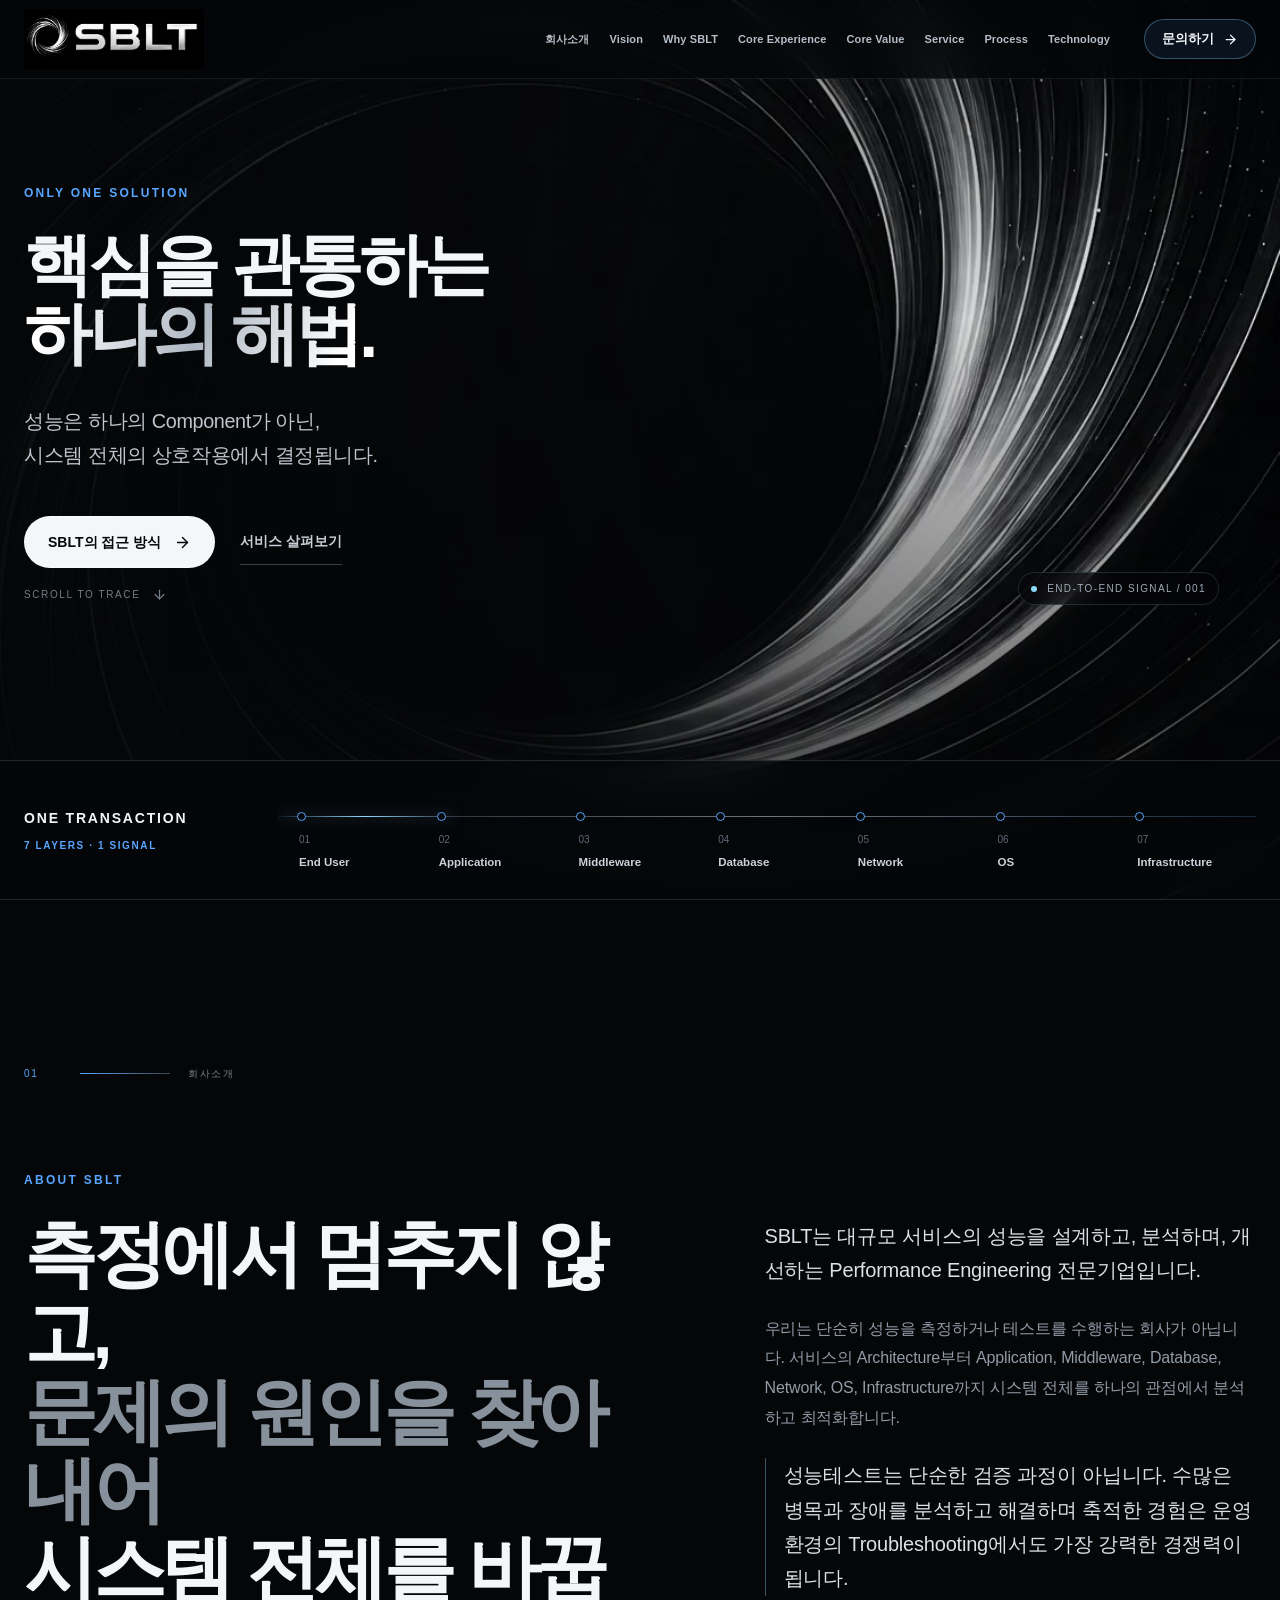
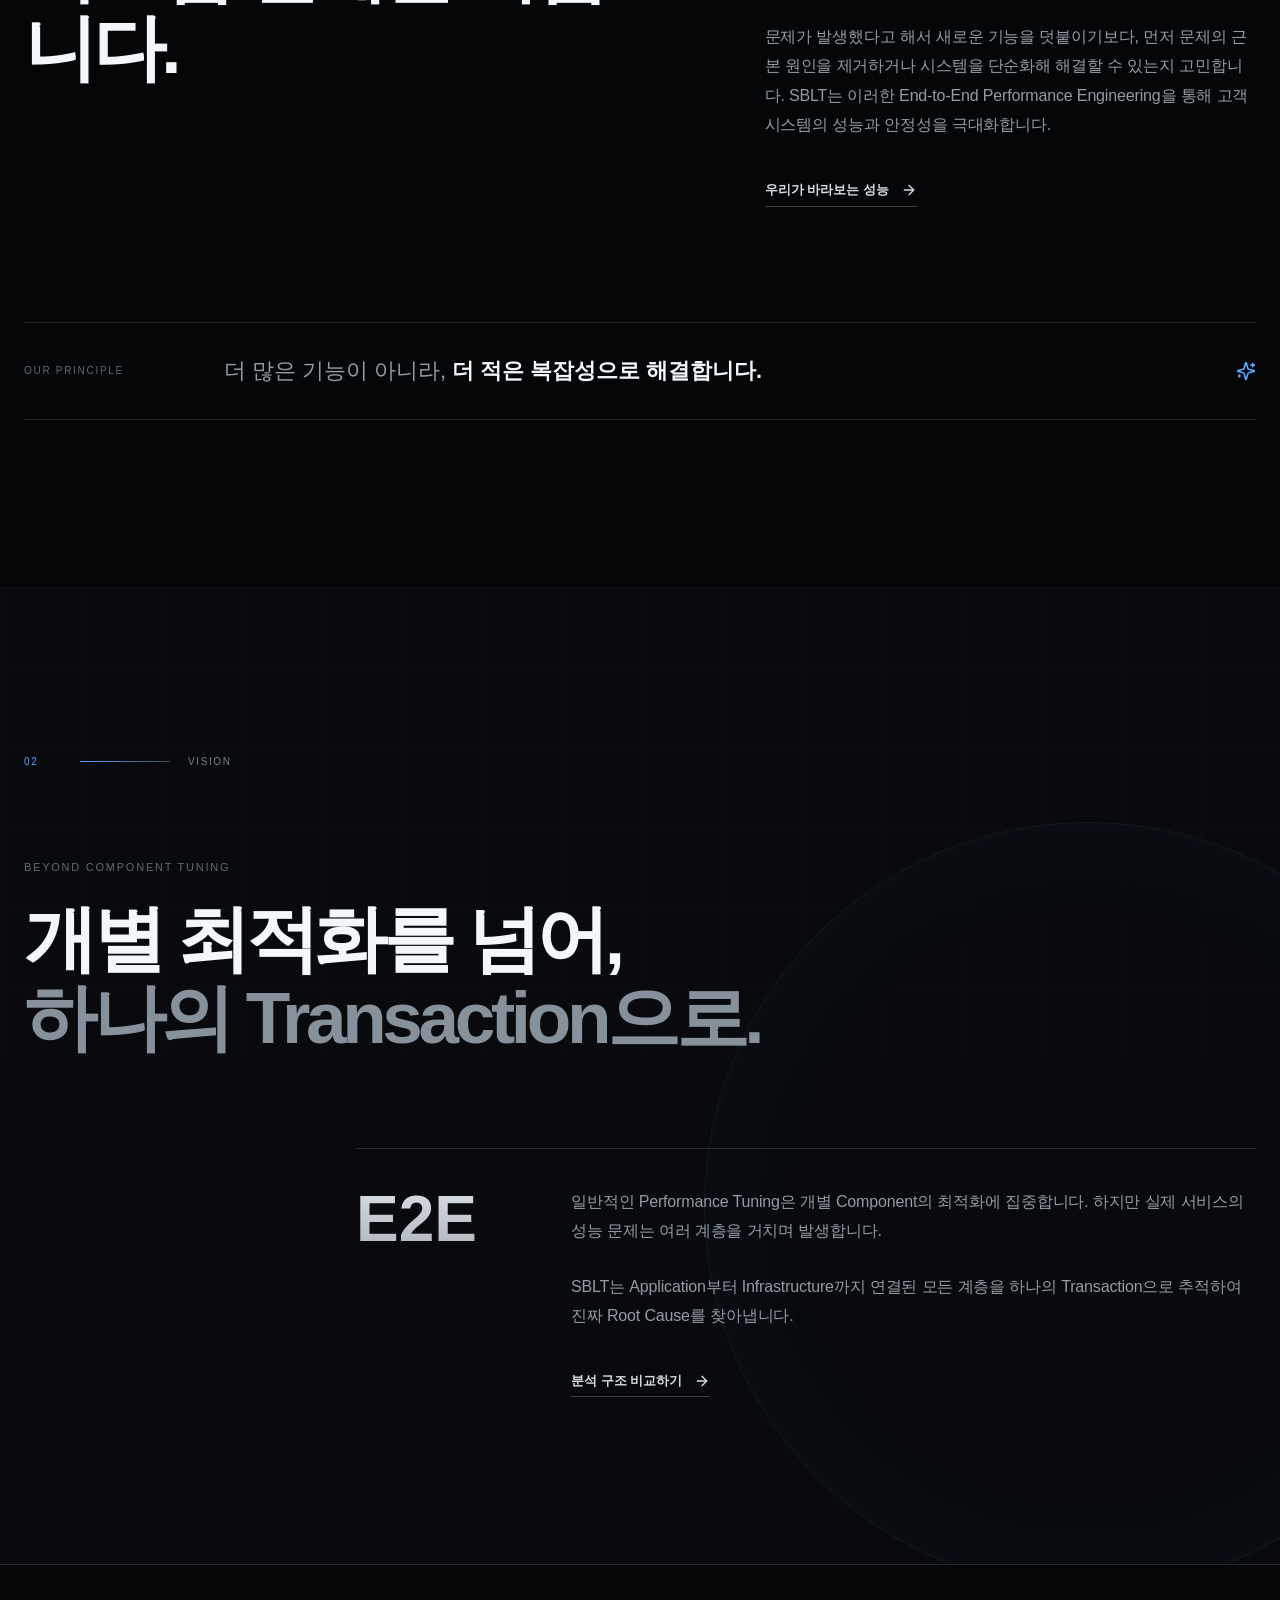
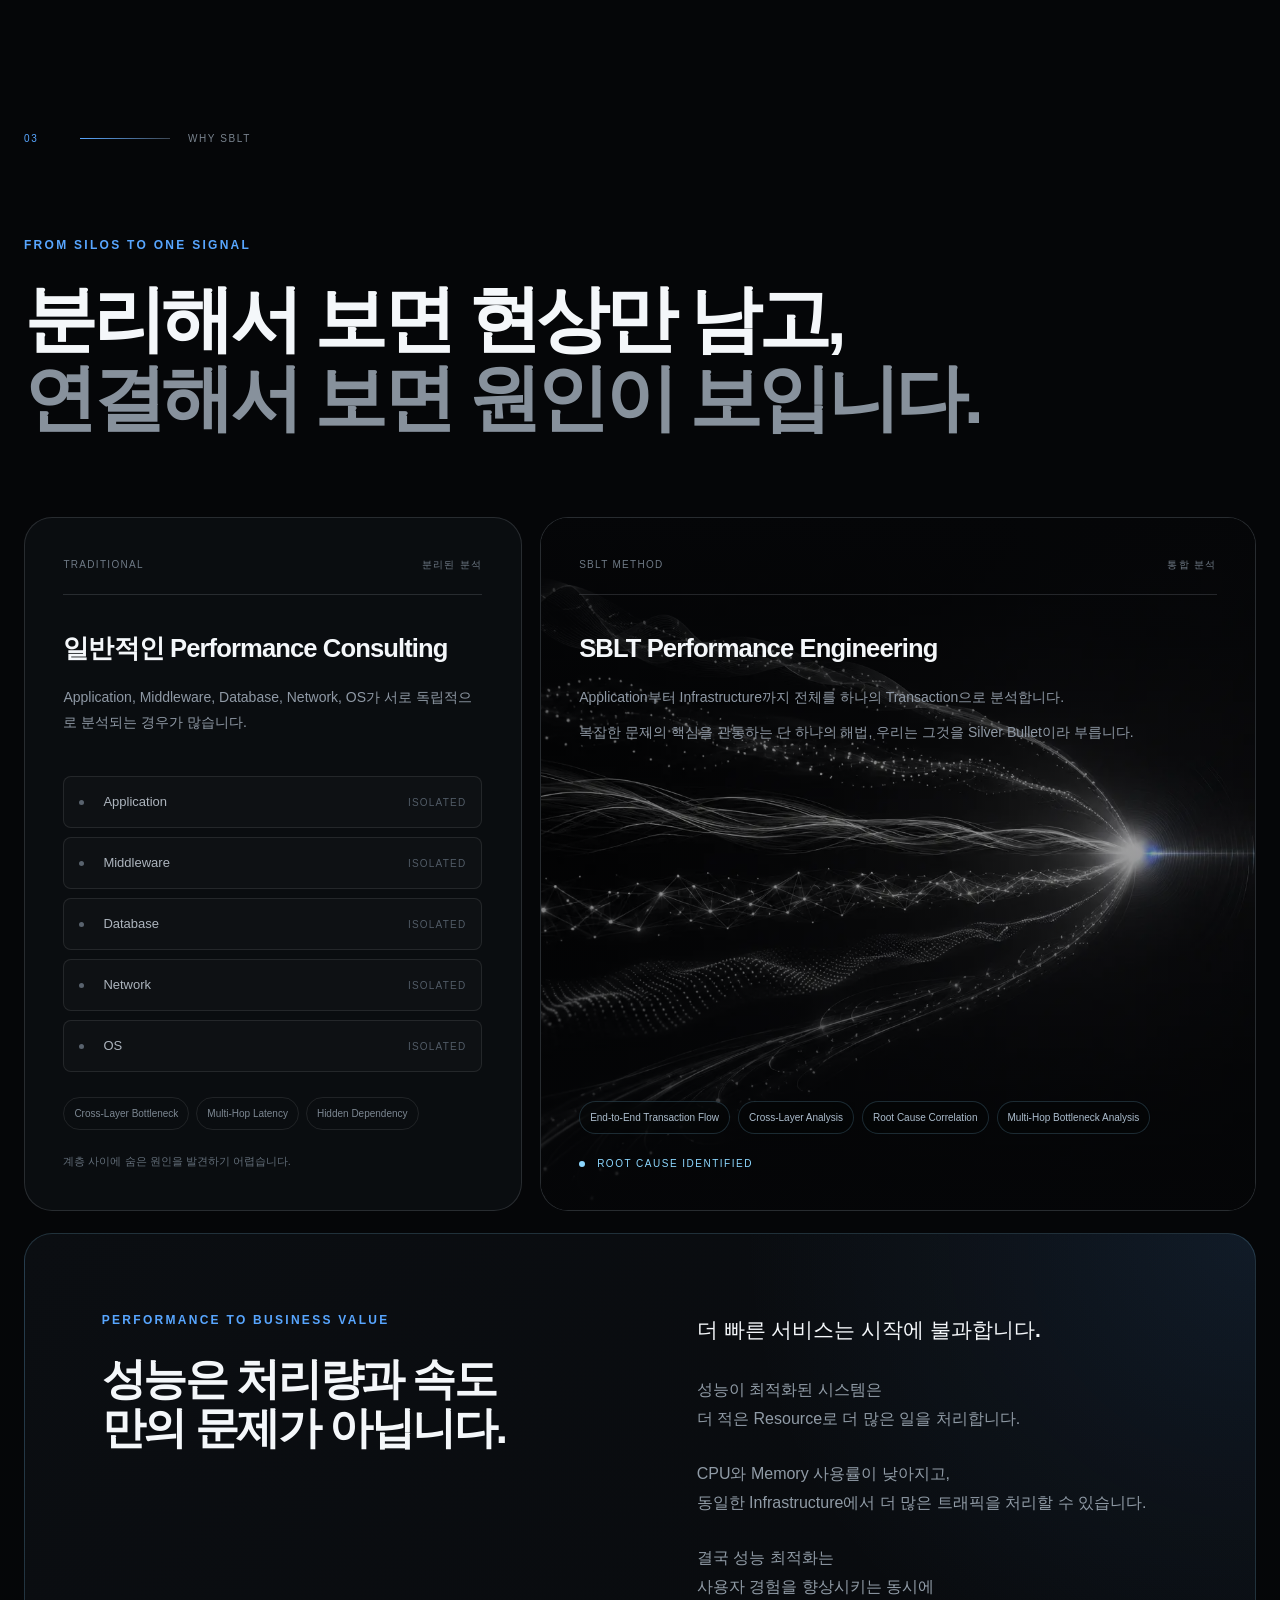
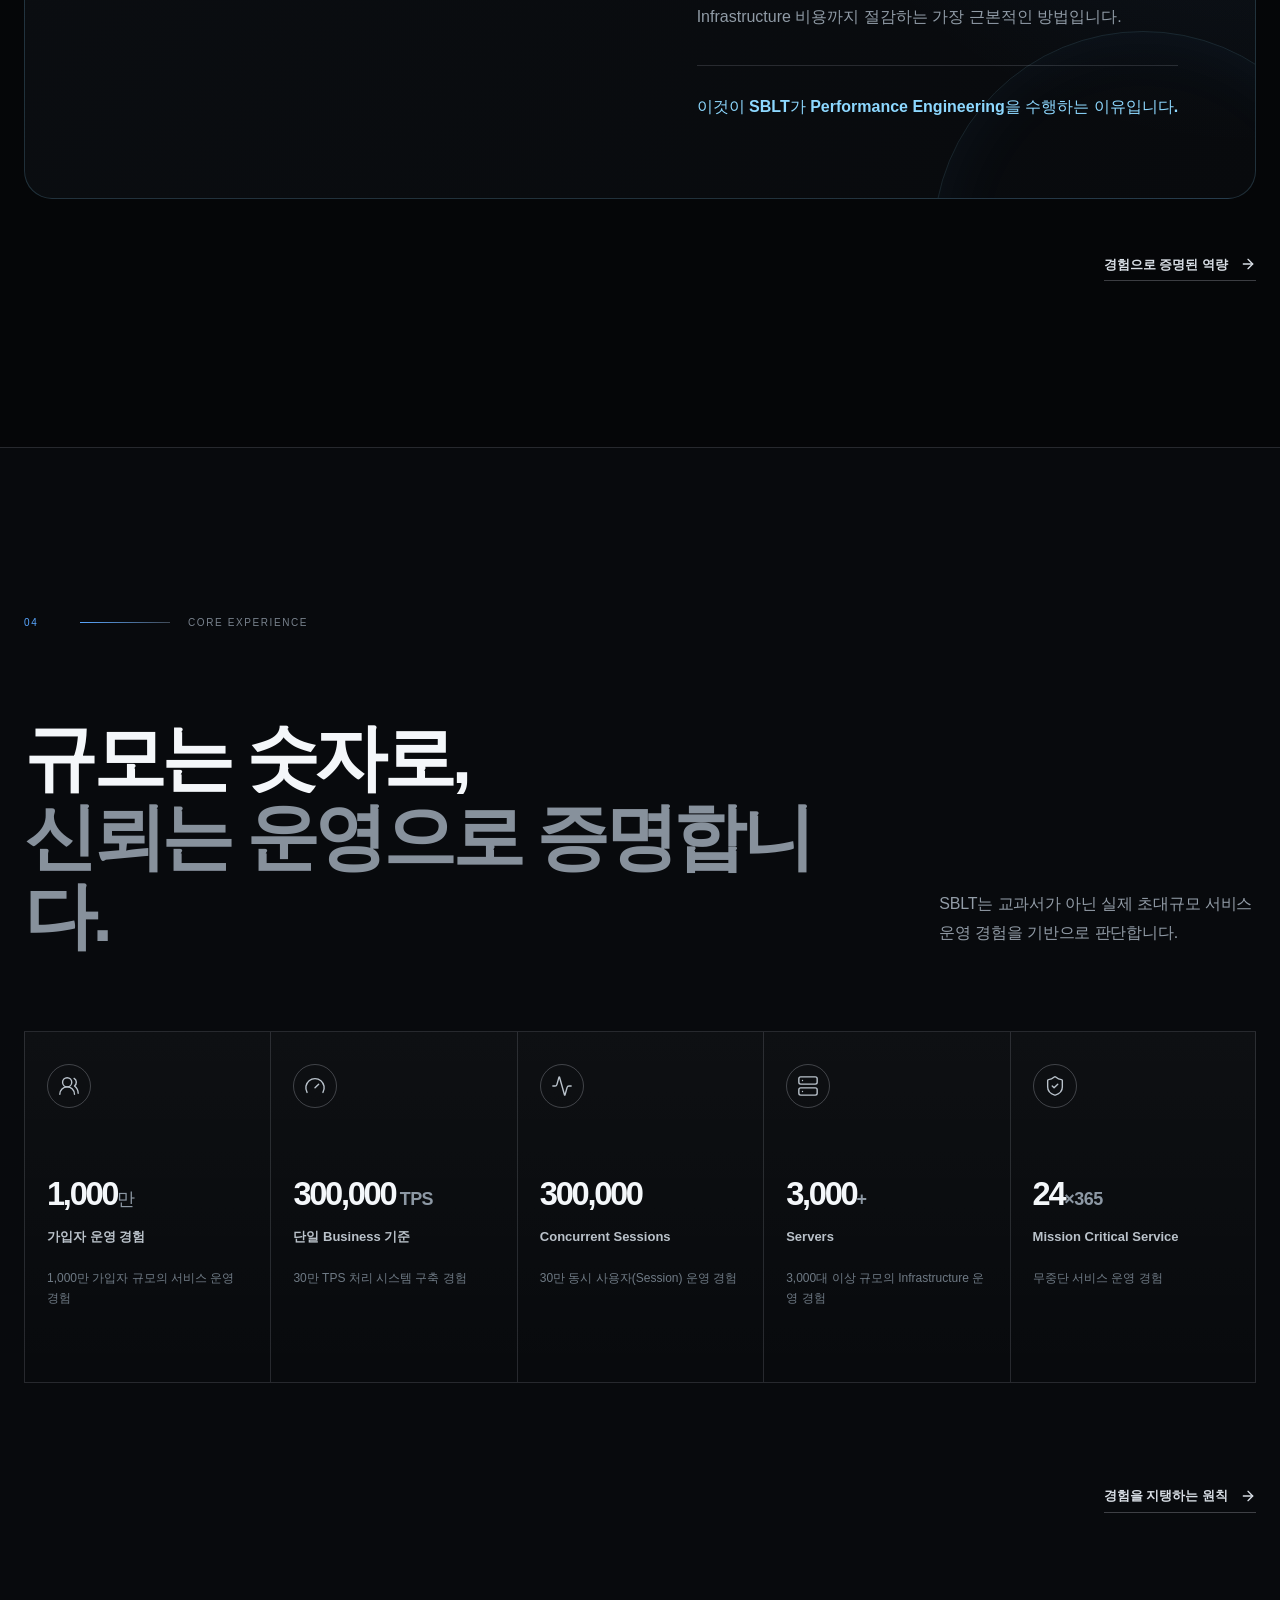
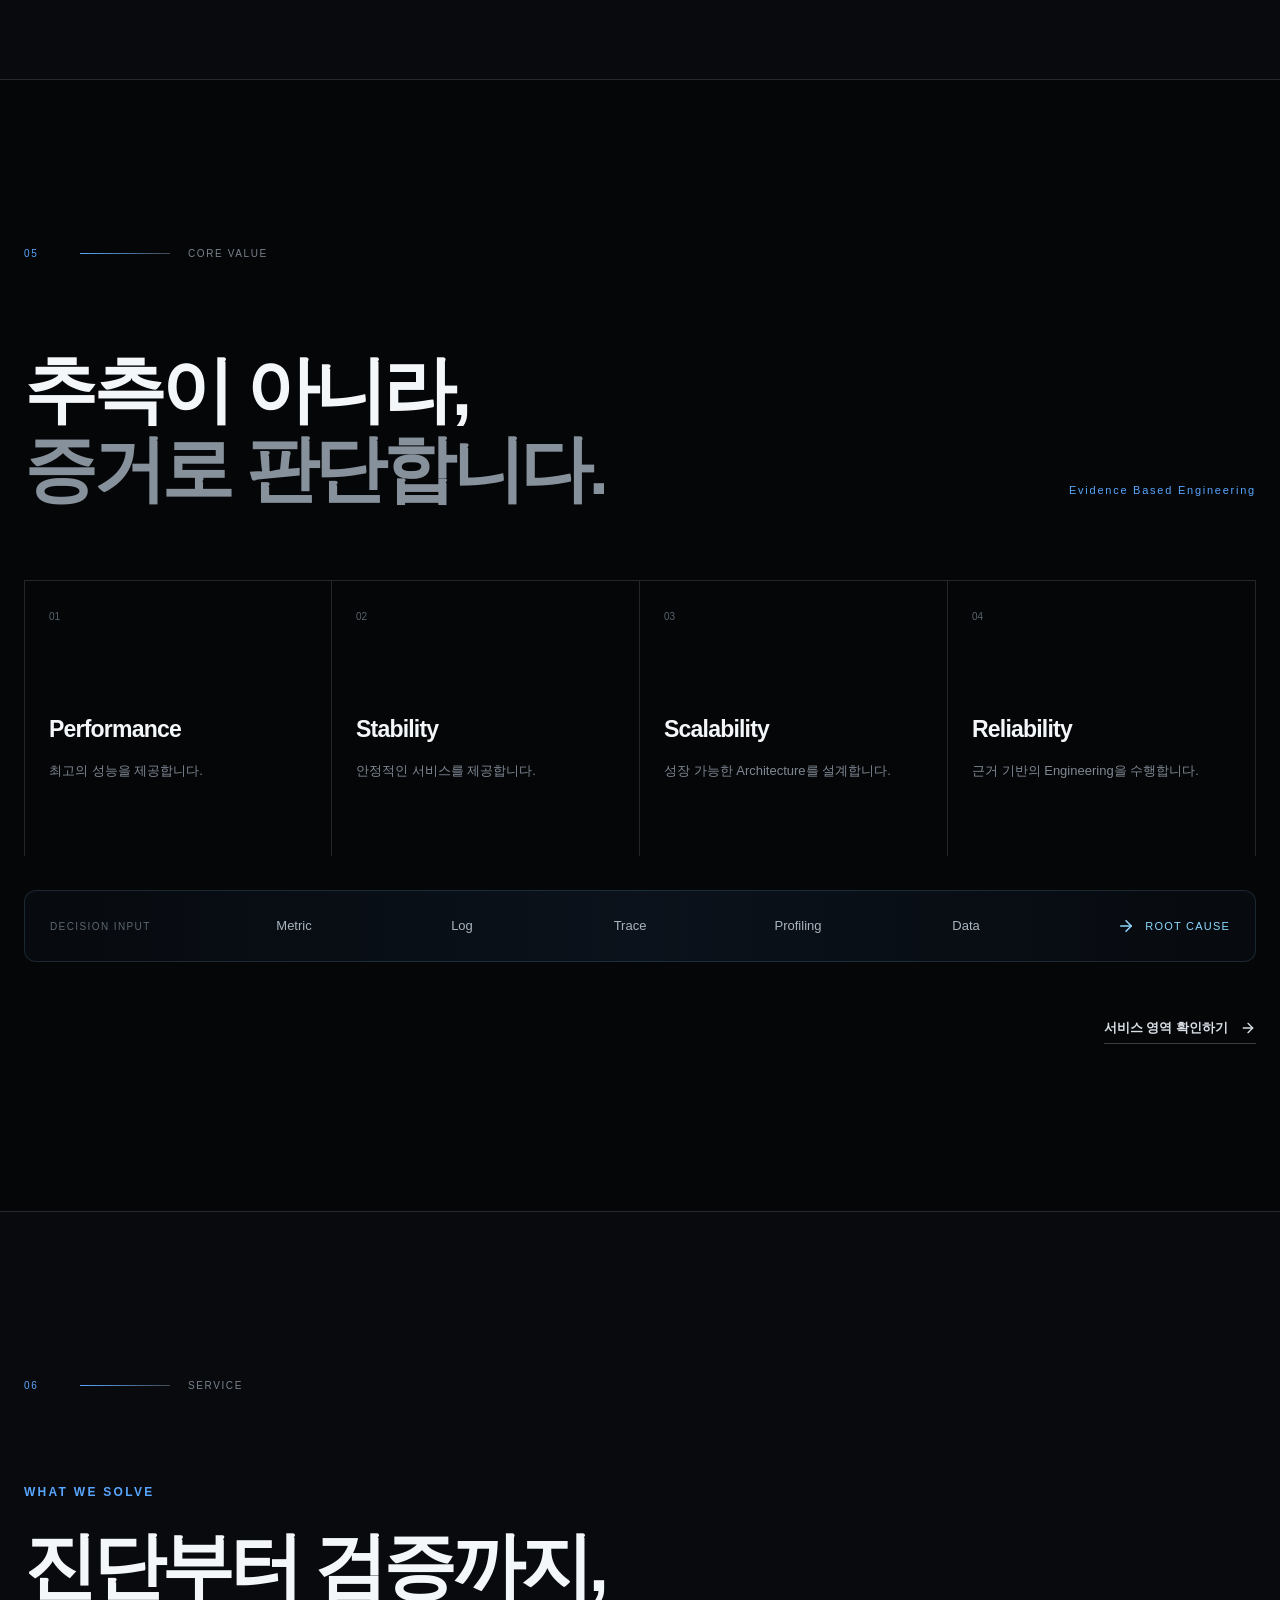
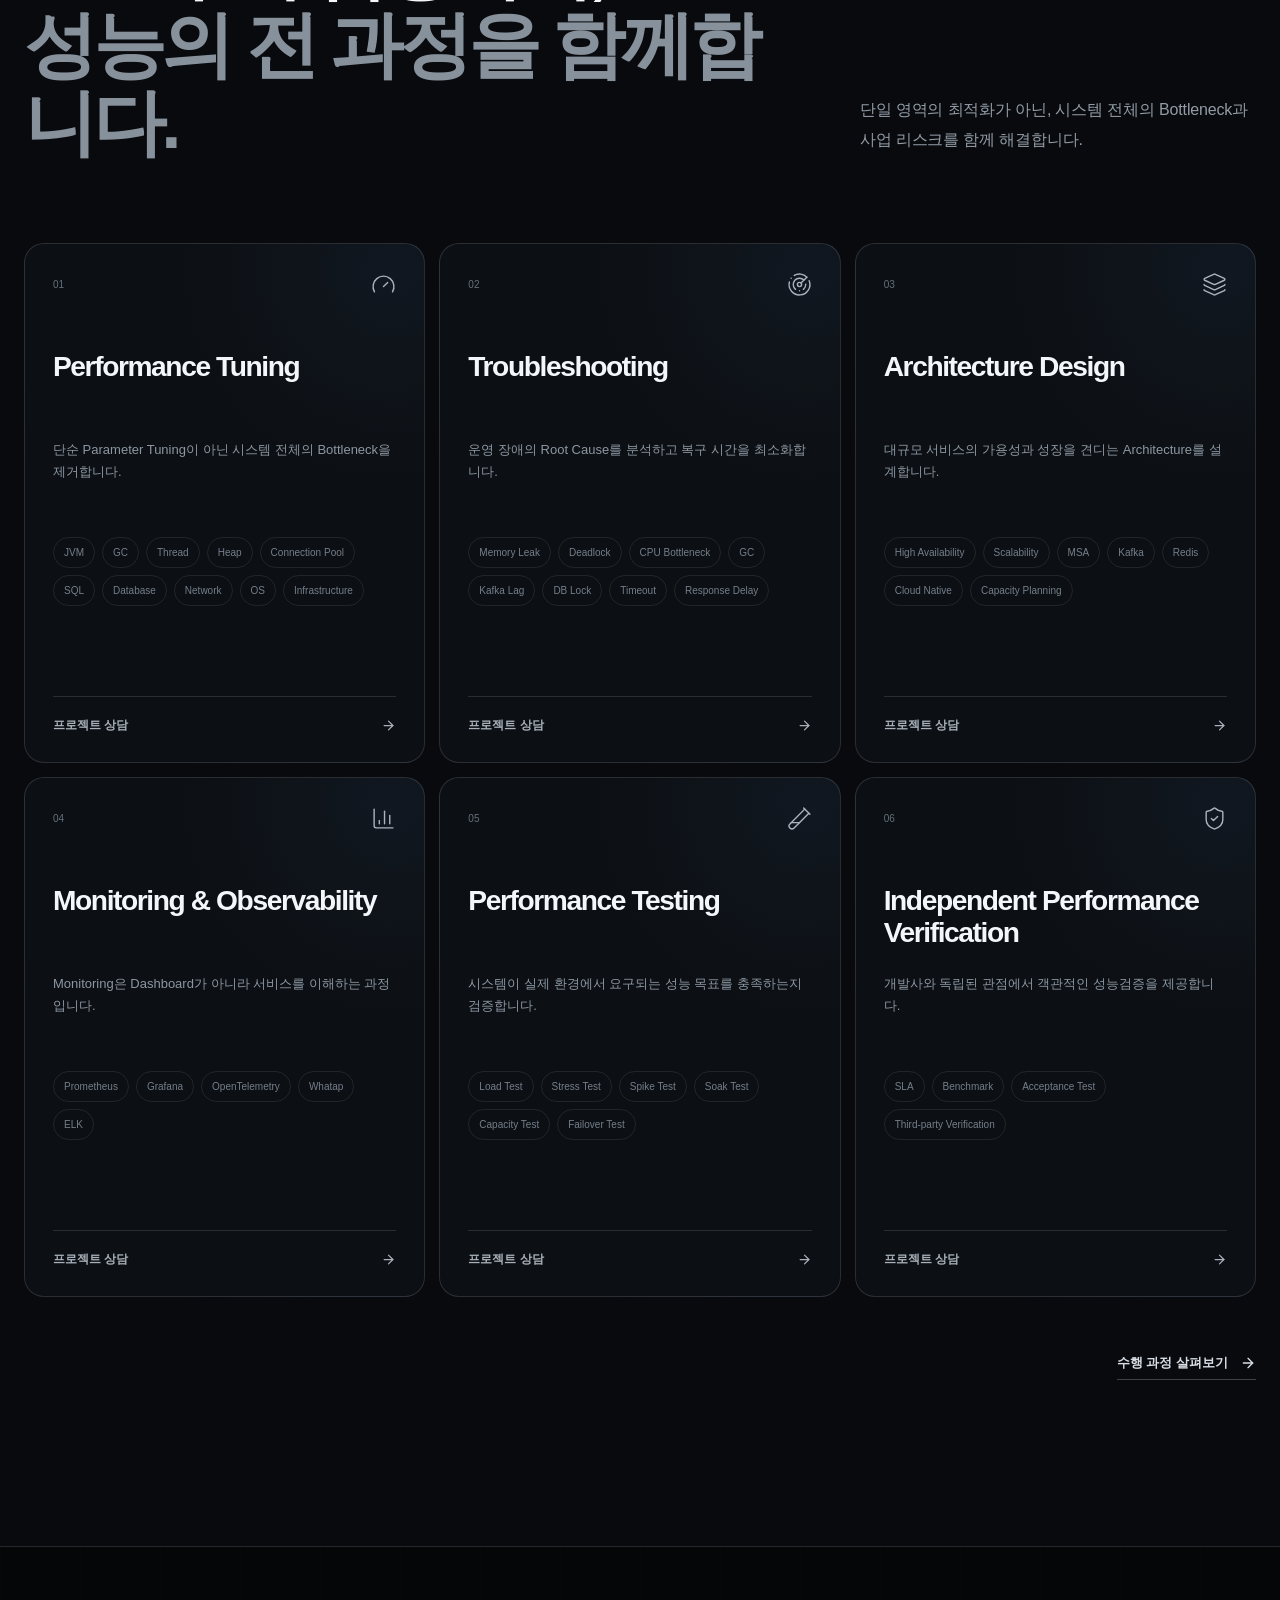
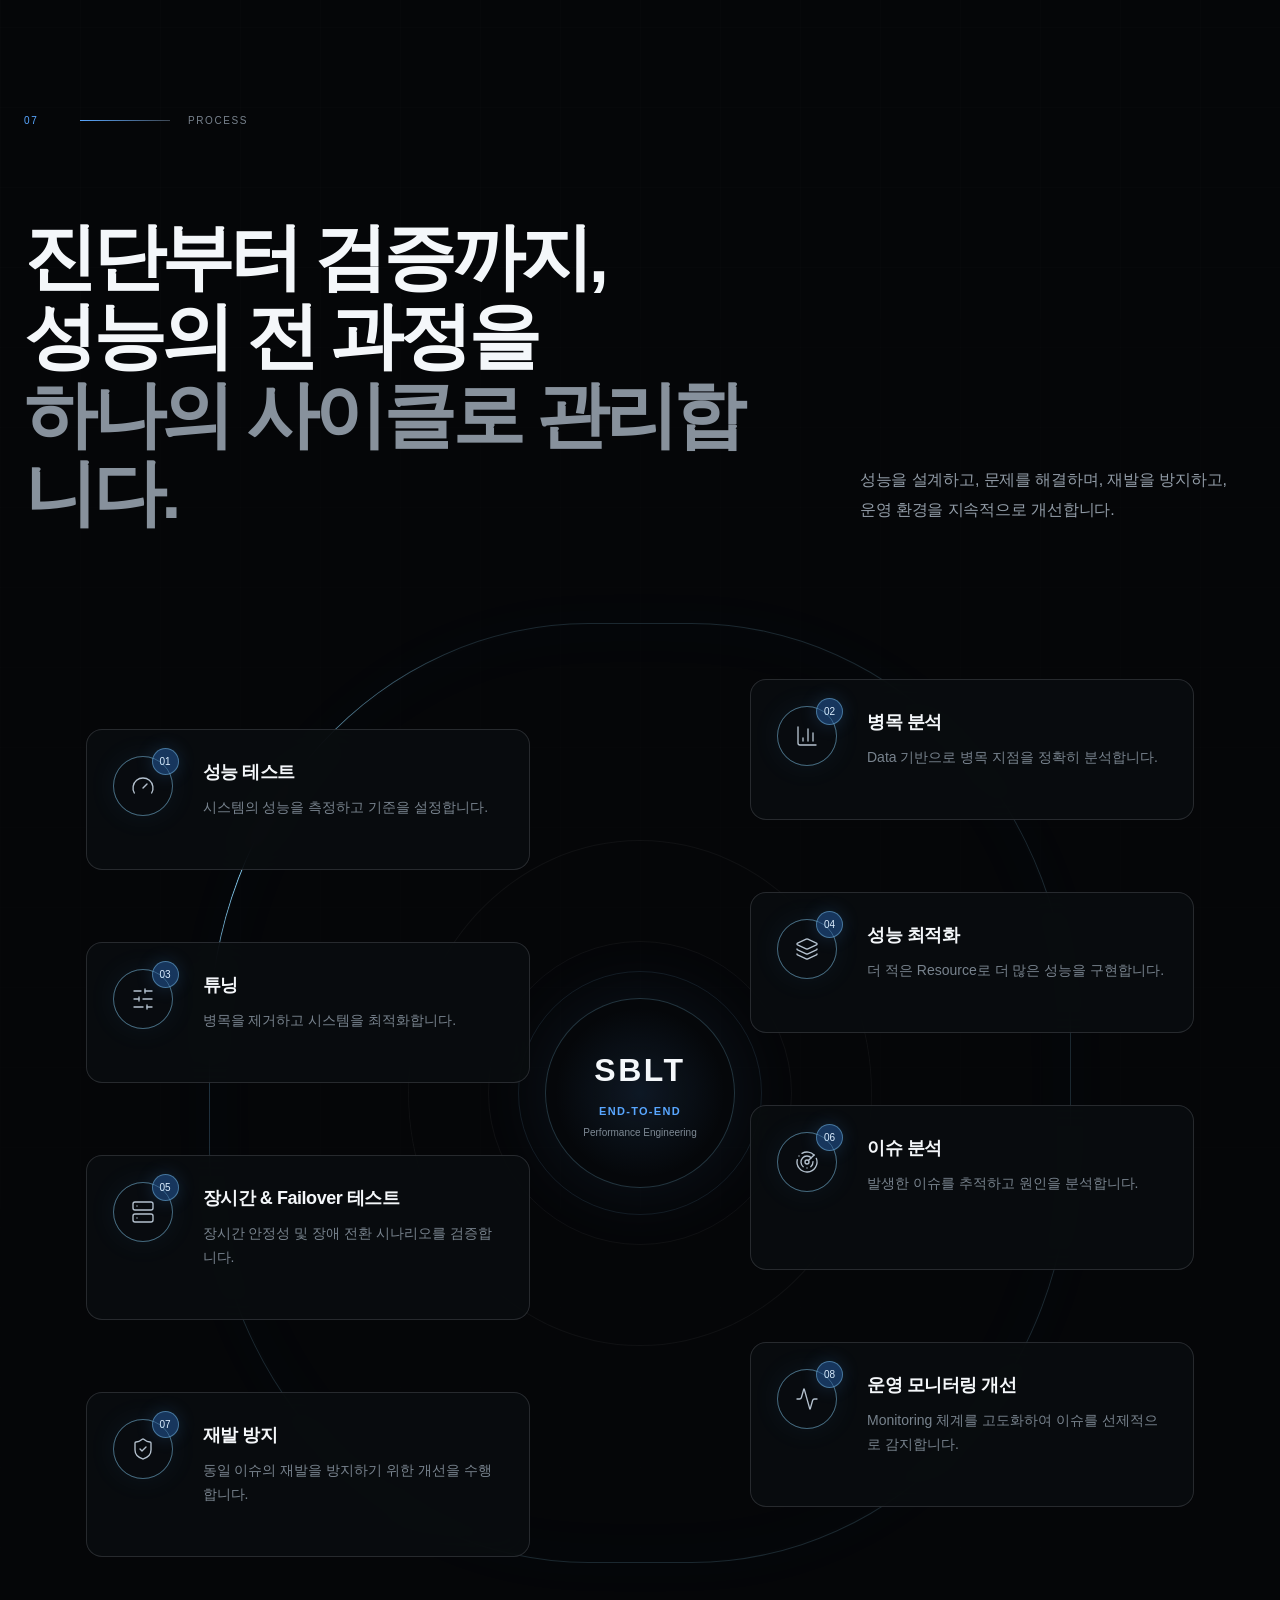
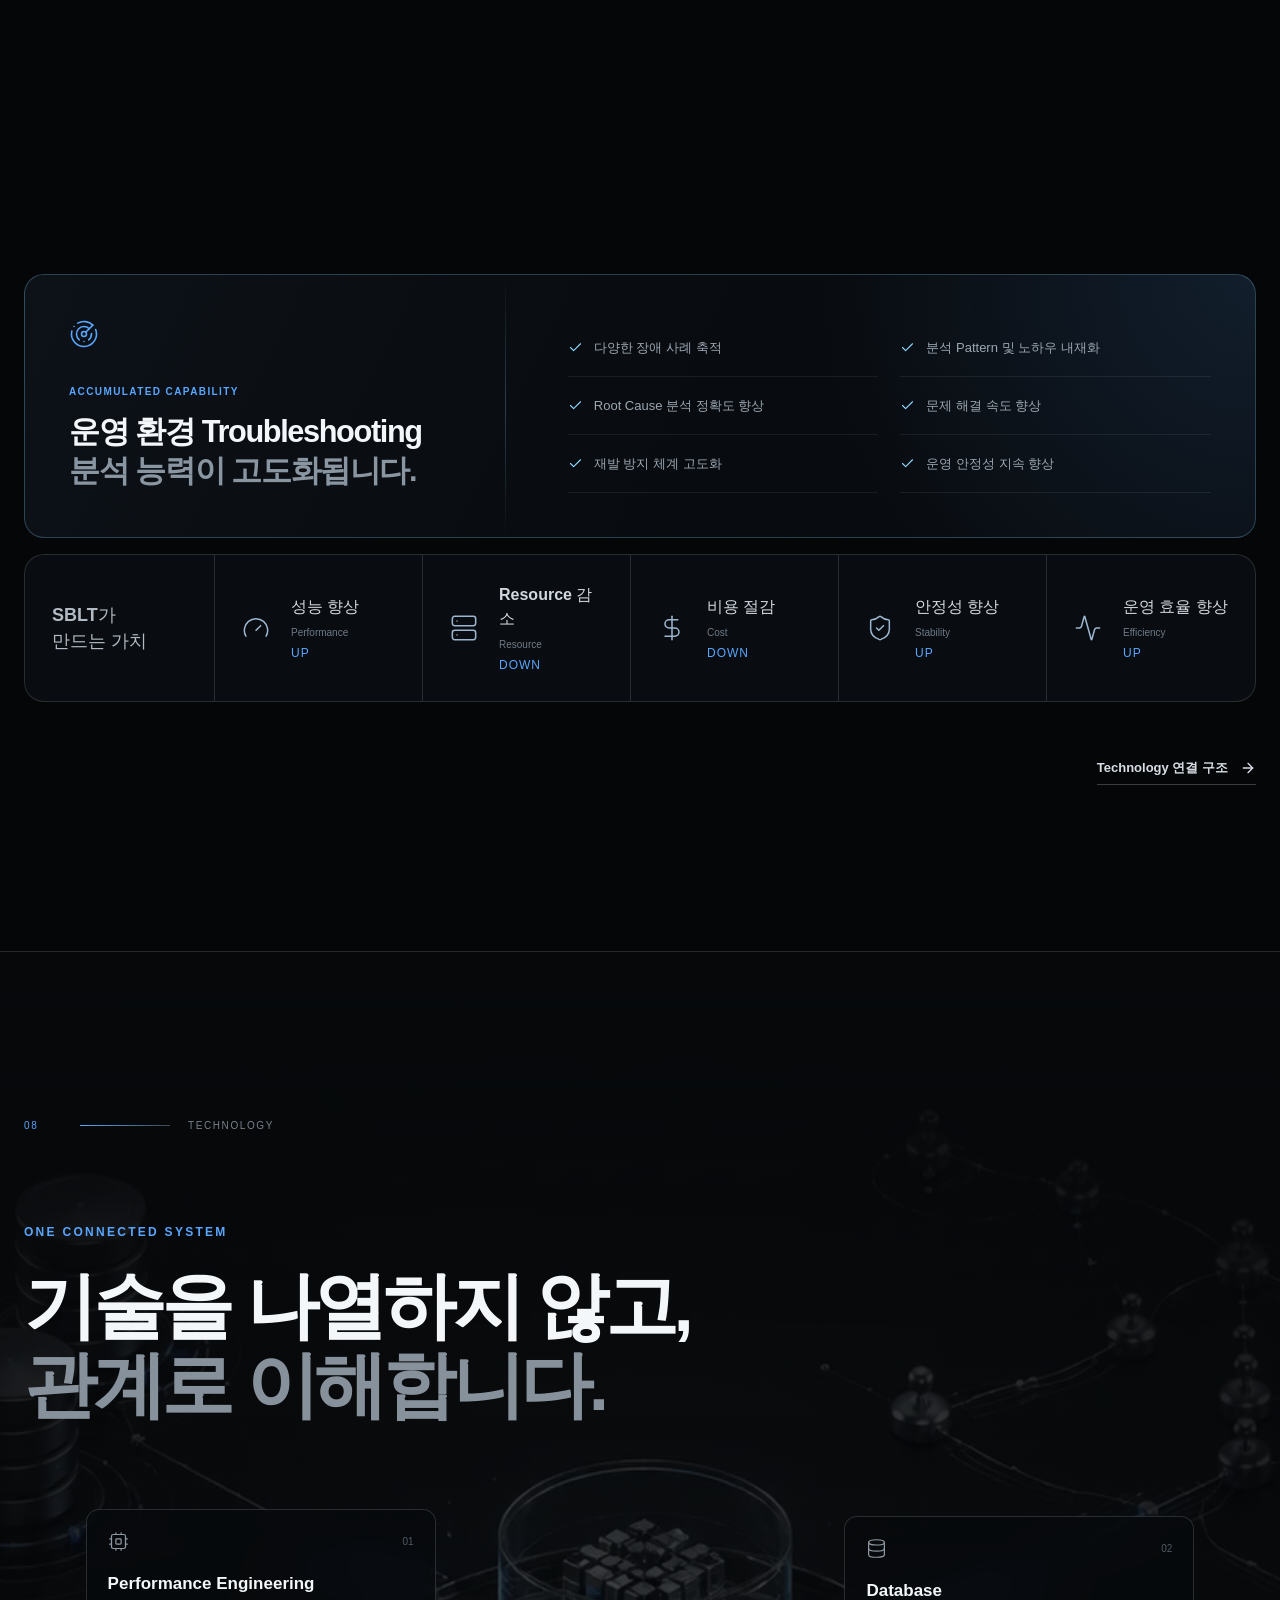
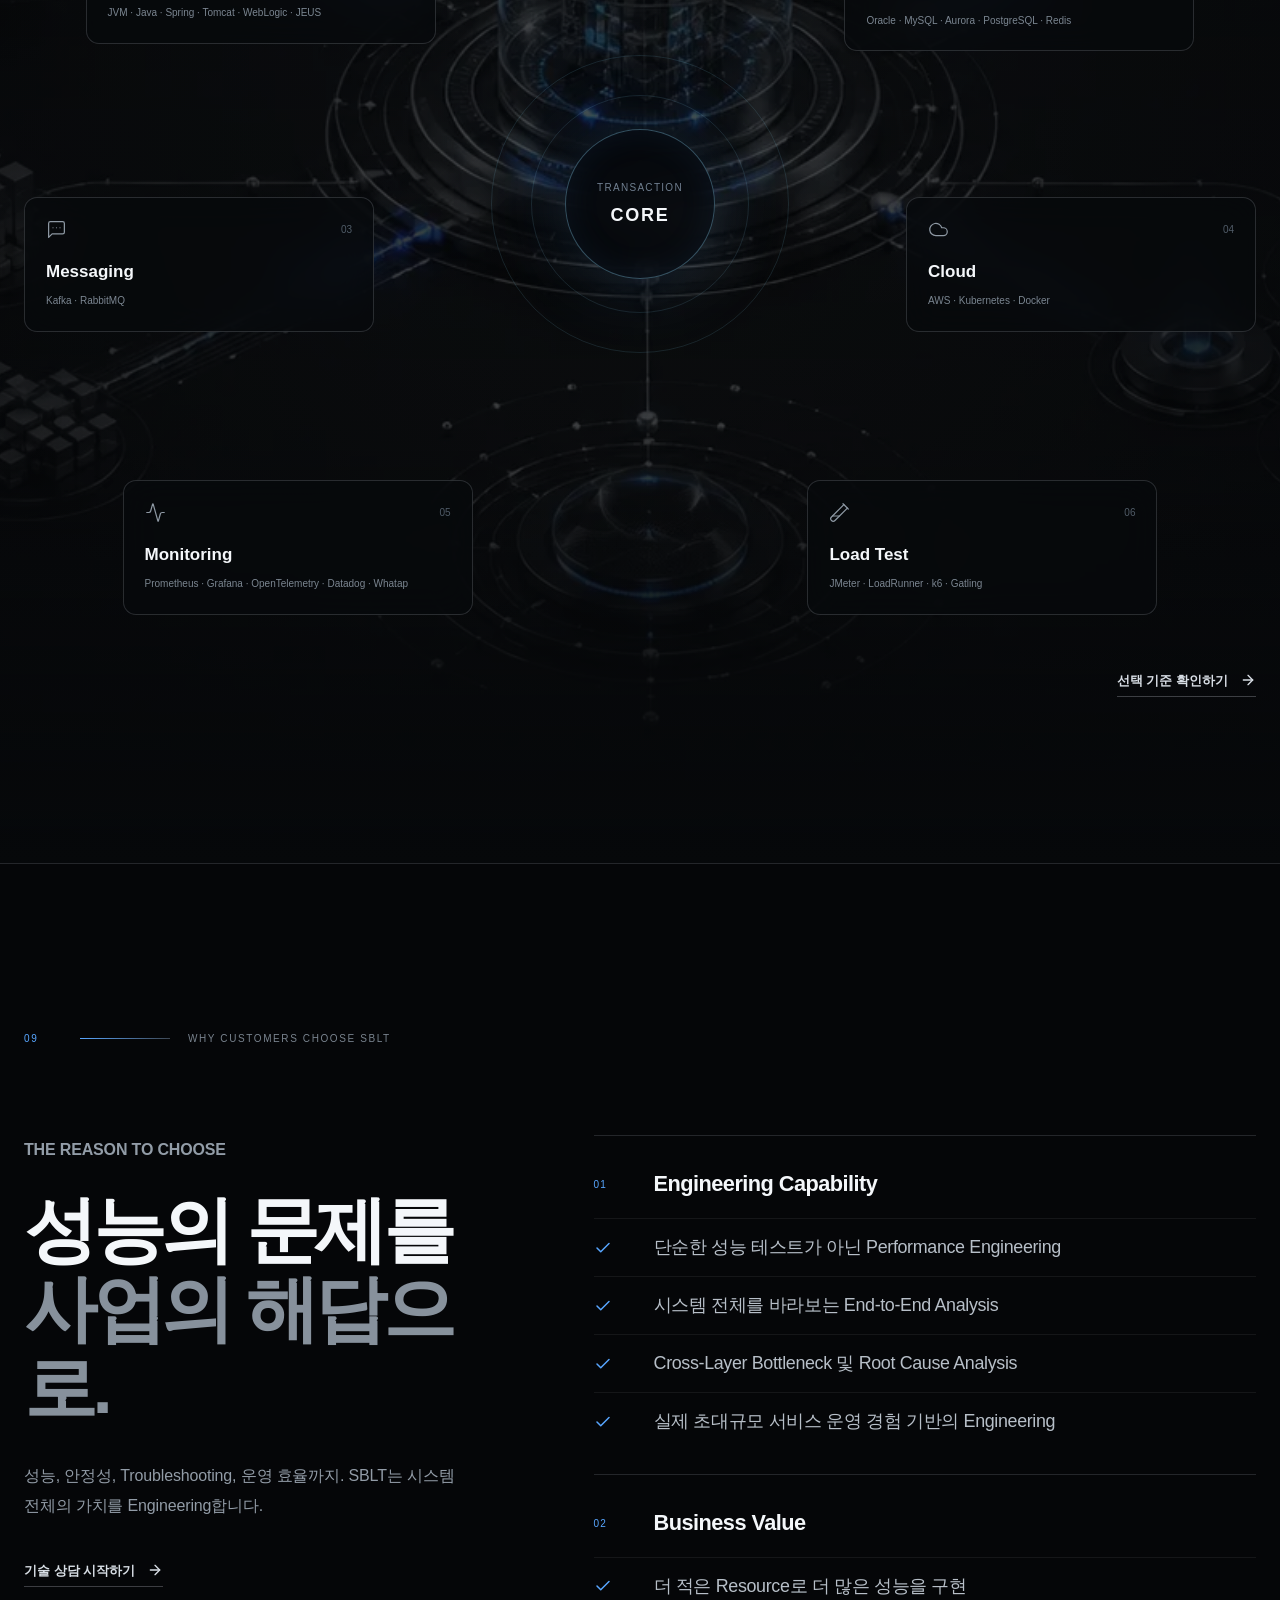
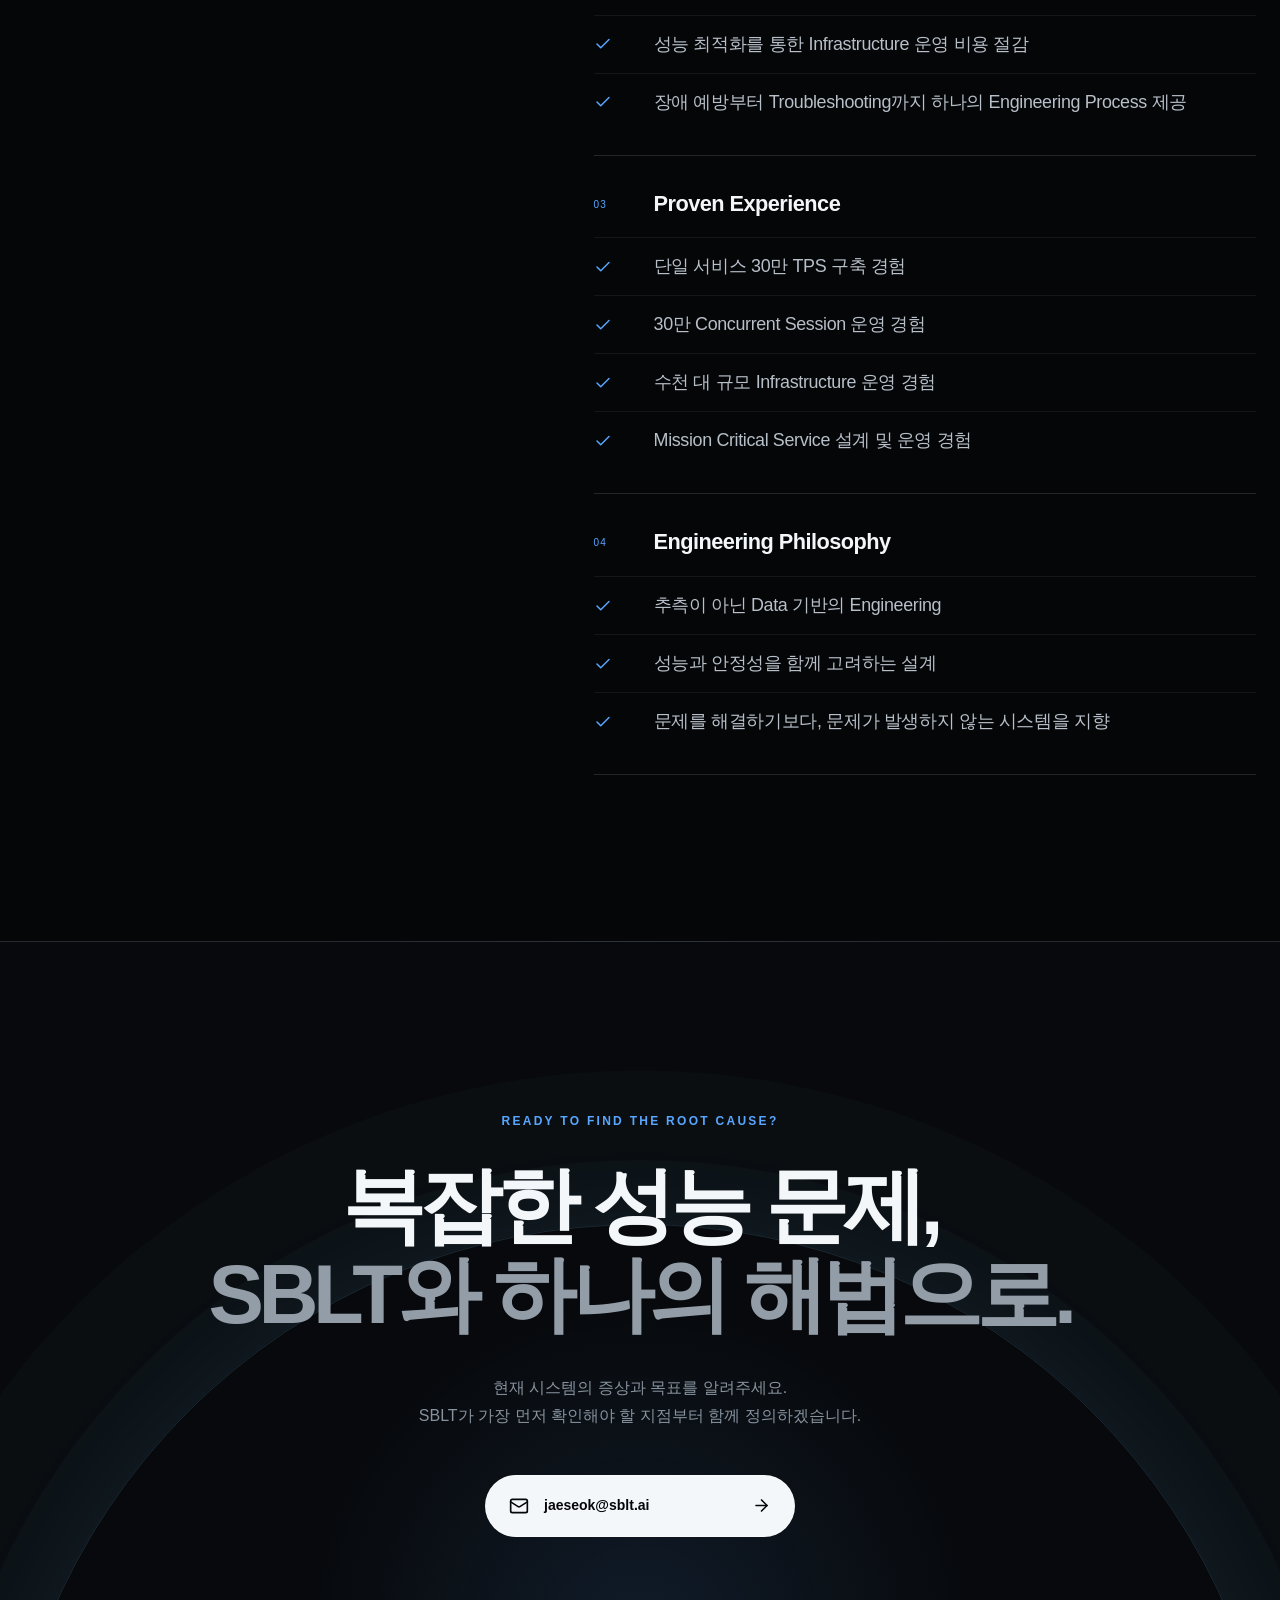
==== commit 69a512df: "Merge branch 'content/update-solution-tagline'" ====
--- a/index.html
+++ b/index.html
@@ -1,4 +1,4 @@
-<!DOCTYPE html><html lang="ko"><head><meta charSet="utf-8"/><meta name="viewport" content="width=device-width, initial-scale=1, maximum-scale=5"/><link rel="preload" href="/_next/static/media/22a5144ee8d83bca-s.p.woff2" as="font" crossorigin="" type="font/woff2"/><link rel="preload" href="/_next/static/media/7d4881bb7e1bf84d-s.p.woff2" as="font" crossorigin="" type="font/woff2"/><link rel="preload" as="image" href="/assets/sblt-logo.png"/><link rel="preload" as="image" href="/assets/hero-main.webp"/><link rel="stylesheet" href="/_next/static/css/9a52c77bfdb06ea4.css" data-precedence="next"/><link rel="preload" as="script" fetchPriority="low" href="/_next/static/chunks/webpack-01365130db779b36.js"/><script src="/_next/static/chunks/4bd1b696-215e5051988c3dde.js" async=""></script><script src="/_next/static/chunks/794-2a8bd403d68bff19.js" async=""></script><script src="/_next/static/chunks/main-app-37ab6300a9da3d02.js" async=""></script><script src="/_next/static/chunks/141-361c5d2ace6397f7.js" async=""></script><script src="/_next/static/chunks/app/page-299e42c229654717.js" async=""></script><meta name="next-size-adjust" content=""/><meta name="theme-color" content="#050608"/><meta name="color-scheme" content="dark"/><title>SBLT | Performance Engineering 전문기업</title><meta name="description" content="SBLT는 Application, Middleware, Database, Network, OS, Infrastructure를 하나의 Transaction으로 분석해 시스템의 성능과 안정성을 극대화하는 Performance Engineering 전문기업입니다."/><meta name="application-name" content="SBLT"/><link rel="author" href="https://sblt.ai"/><meta name="author" content="SBLT"/><meta name="keywords" content="SBLT,Performance Engineering,성능 튜닝,성능 테스트,Root Cause Analysis,Architecture,Observability,Troubleshooting,Performance Test"/><meta name="creator" content="SBLT"/><meta name="publisher" content="SBLT Inc."/><meta name="robots" content="index, follow"/><meta name="googlebot" content="index, follow, max-video-preview:-1, max-image-preview:large, max-snippet:-1"/><meta name="category" content="technology"/><meta name="codex-preview" content="development"/><link rel="canonical" href="https://sblt.ai/"/><link rel="alternate" hrefLang="ko-KR" href="https://sblt.ai/"/><meta property="og:title" content="SBLT | THE ONLY ONE SOLUTION"/><meta property="og:description" content="성능은 하나의 Component가 아닌 시스템 전체의 상호작용에서 결정됩니다."/><meta property="og:url" content="https://sblt.ai/"/><meta property="og:site_name" content="SBLT"/><meta property="og:locale" content="ko_KR"/><meta property="og:image" content="https://sblt.ai/assets/og-sblt.jpg"/><meta property="og:image:width" content="1200"/><meta property="og:image:height" content="630"/><meta property="og:image:alt" content="SBLT — 핵심을 관통하는 하나의 해법"/><meta property="og:type" content="website"/><meta name="twitter:card" content="summary_large_image"/><meta name="twitter:title" content="SBLT | THE ONLY ONE SOLUTION"/><meta name="twitter:description" content="End-to-End Transaction 관점으로 Root Cause를 찾는 Performance Engineering 전문기업"/><meta name="twitter:image" content="https://sblt.ai/assets/og-sblt.jpg"/><link rel="shortcut icon" href="/assets/sblt-mark.png"/><link rel="icon" href="/assets/sblt-mark.png"/><link rel="apple-touch-icon" href="/assets/sblt-mark.png"/><script src="/_next/static/chunks/polyfills-42372ed130431b0a.js" noModule=""></script>
+<!DOCTYPE html><html lang="ko"><head><meta charSet="utf-8"/><meta name="viewport" content="width=device-width, initial-scale=1, maximum-scale=5"/><link rel="preload" href="/_next/static/media/22a5144ee8d83bca-s.p.woff2" as="font" crossorigin="" type="font/woff2"/><link rel="preload" href="/_next/static/media/7d4881bb7e1bf84d-s.p.woff2" as="font" crossorigin="" type="font/woff2"/><link rel="preload" as="image" href="/assets/sblt-logo.png"/><link rel="preload" as="image" href="/assets/hero-main.webp"/><link rel="stylesheet" href="/_next/static/css/9a52c77bfdb06ea4.css" data-precedence="next"/><link rel="preload" as="script" fetchPriority="low" href="/_next/static/chunks/webpack-01365130db779b36.js"/><script src="/_next/static/chunks/4bd1b696-215e5051988c3dde.js" async=""></script><script src="/_next/static/chunks/794-2a8bd403d68bff19.js" async=""></script><script src="/_next/static/chunks/main-app-37ab6300a9da3d02.js" async=""></script><script src="/_next/static/chunks/141-361c5d2ace6397f7.js" async=""></script><script src="/_next/static/chunks/app/page-299e42c229654717.js" async=""></script><meta name="next-size-adjust" content=""/><meta name="theme-color" content="#050608"/><meta name="color-scheme" content="dark"/><title>SBLT | Performance Engineering 전문기업</title><meta name="description" content="SBLT는 Application, Middleware, Database, Network, OS, Infrastructure를 하나의 Transaction으로 분석해 시스템의 성능과 안정성을 극대화하는 Performance Engineering 전문기업입니다."/><meta name="application-name" content="SBLT"/><link rel="author" href="https://sblt.ai"/><meta name="author" content="SBLT"/><meta name="keywords" content="SBLT,Performance Engineering,성능 튜닝,성능 테스트,Root Cause Analysis,Architecture,Observability,Troubleshooting,Performance Test"/><meta name="creator" content="SBLT"/><meta name="publisher" content="SBLT Inc."/><meta name="robots" content="index, follow"/><meta name="googlebot" content="index, follow, max-video-preview:-1, max-image-preview:large, max-snippet:-1"/><meta name="category" content="technology"/><meta name="codex-preview" content="development"/><link rel="canonical" href="https://sblt.ai/"/><link rel="alternate" hrefLang="ko-KR" href="https://sblt.ai/"/><meta property="og:title" content="SBLT | ONLY ONE SOLUTION"/><meta property="og:description" content="성능은 하나의 Component가 아닌 시스템 전체의 상호작용에서 결정됩니다."/><meta property="og:url" content="https://sblt.ai/"/><meta property="og:site_name" content="SBLT"/><meta property="og:locale" content="ko_KR"/><meta property="og:image" content="https://sblt.ai/assets/og-sblt.jpg"/><meta property="og:image:width" content="1200"/><meta property="og:image:height" content="630"/><meta property="og:image:alt" content="SBLT — 핵심을 관통하는 하나의 해법"/><meta property="og:type" content="website"/><meta name="twitter:card" content="summary_large_image"/><meta name="twitter:title" content="SBLT | ONLY ONE SOLUTION"/><meta name="twitter:description" content="End-to-End Transaction 관점으로 Root Cause를 찾는 Performance Engineering 전문기업"/><meta name="twitter:image" content="https://sblt.ai/assets/og-sblt.jpg"/><link rel="shortcut icon" href="/assets/sblt-mark.png"/><link rel="icon" href="/assets/sblt-mark.png"/><link rel="apple-touch-icon" href="/assets/sblt-mark.png"/><script src="/_next/static/chunks/polyfills-42372ed130431b0a.js" noModule=""></script>
 <!-- Google tag (gtag.js) -->
 <script async src="https://www.googletagmanager.com/gtag/js?id=G-MEBW760W96"></script>
 <script>
@@ -81,4 +81,4 @@
   });
 </script>
 </head><body class="__variable_246ccd __variable_c29908">
-<div hidden=""><!--$--><!--/$--></div><a class="skip-link" href="#main-content">본문으로 바로가기</a><div class="scroll-progress" aria-hidden="true"></div><header class="site-header"><div class="header-inner shell"><a class="brand" href="#top" aria-label="SBLT 홈으로 이동"><img alt="SBLT — The Single Core Solution. Performance Engineering, Simplified." width="1080" height="288" decoding="async" data-nimg="1" style="color:transparent" src="/assets/sblt-logo.png"/></a><nav class="desktop-nav" aria-label="주요 메뉴"><a href="#about">회사소개</a><a href="#vision">Vision</a><a href="#why">Why SBLT</a><a href="#experience">Core Experience</a><a href="#values">Core Value</a><a href="#services">Service</a><a href="#process">Process</a><a href="#technology">Technology</a></nav><a class="header-cta" href="#contact">문의하기 <svg xmlns="http://www.w3.org/2000/svg" width="15" height="15" viewBox="0 0 24 24" fill="none" stroke="currentColor" stroke-width="2" stroke-linecap="round" stroke-linejoin="round" class="lucide lucide-arrow-right" aria-hidden="true"><path d="M5 12h14"></path><path d="m12 5 7 7-7 7"></path></svg></a><button class="menu-button" type="button" aria-label="메뉴 열기" aria-expanded="false" aria-controls="mobile-navigation"><svg xmlns="http://www.w3.org/2000/svg" width="24" height="24" viewBox="0 0 24 24" fill="none" stroke="currentColor" stroke-width="2" stroke-linecap="round" stroke-linejoin="round" class="lucide lucide-menu" aria-hidden="true"><line x1="4" x2="20" y1="12" y2="12"></line><line x1="4" x2="20" y1="6" y2="6"></line><line x1="4" x2="20" y1="18" y2="18"></line></svg></button></div><nav id="mobile-navigation" class="mobile-nav " aria-label="모바일 메뉴"><a href="#about">회사소개<svg xmlns="http://www.w3.org/2000/svg" width="18" height="18" viewBox="0 0 24 24" fill="none" stroke="currentColor" stroke-width="2" stroke-linecap="round" stroke-linejoin="round" class="lucide lucide-chevron-right" aria-hidden="true"><path d="m9 18 6-6-6-6"></path></svg></a><a href="#vision">Vision<svg xmlns="http://www.w3.org/2000/svg" width="18" height="18" viewBox="0 0 24 24" fill="none" stroke="currentColor" stroke-width="2" stroke-linecap="round" stroke-linejoin="round" class="lucide lucide-chevron-right" aria-hidden="true"><path d="m9 18 6-6-6-6"></path></svg></a><a href="#why">Why SBLT<svg xmlns="http://www.w3.org/2000/svg" width="18" height="18" viewBox="0 0 24 24" fill="none" stroke="currentColor" stroke-width="2" stroke-linecap="round" stroke-linejoin="round" class="lucide lucide-chevron-right" aria-hidden="true"><path d="m9 18 6-6-6-6"></path></svg></a><a href="#experience">Core Experience<svg xmlns="http://www.w3.org/2000/svg" width="18" height="18" viewBox="0 0 24 24" fill="none" stroke="currentColor" stroke-width="2" stroke-linecap="round" stroke-linejoin="round" class="lucide lucide-chevron-right" aria-hidden="true"><path d="m9 18 6-6-6-6"></path></svg></a><a href="#values">Core Value<svg xmlns="http://www.w3.org/2000/svg" width="18" height="18" viewBox="0 0 24 24" fill="none" stroke="currentColor" stroke-width="2" stroke-linecap="round" stroke-linejoin="round" class="lucide lucide-chevron-right" aria-hidden="true"><path d="m9 18 6-6-6-6"></path></svg></a><a href="#services">Service<svg xmlns="http://www.w3.org/2000/svg" width="18" height="18" viewBox="0 0 24 24" fill="none" stroke="currentColor" stroke-width="2" stroke-linecap="round" stroke-linejoin="round" class="lucide lucide-chevron-right" aria-hidden="true"><path d="m9 18 6-6-6-6"></path></svg></a><a href="#process">Process<svg xmlns="http://www.w3.org/2000/svg" width="18" height="18" viewBox="0 0 24 24" fill="none" stroke="currentColor" stroke-width="2" stroke-linecap="round" stroke-linejoin="round" class="lucide lucide-chevron-right" aria-hidden="true"><path d="m9 18 6-6-6-6"></path></svg></a><a href="#technology">Technology<svg xmlns="http://www.w3.org/2000/svg" width="18" height="18" viewBox="0 0 24 24" fill="none" stroke="currentColor" stroke-width="2" stroke-linecap="round" stroke-linejoin="round" class="lucide lucide-chevron-right" aria-hidden="true"><path d="m9 18 6-6-6-6"></path></svg></a><a href="#contact">문의하기<svg xmlns="http://www.w3.org/2000/svg" width="18" height="18" viewBox="0 0 24 24" fill="none" stroke="currentColor" stroke-width="2" stroke-linecap="round" stroke-linejoin="round" class="lucide lucide-arrow-right" aria-hidden="true"><path d="M5 12h14"></path><path d="m12 5 7 7-7 7"></path></svg></a></nav></header><main id="main-content"><section id="top" class="hero" aria-labelledby="hero-title"><img alt="" decoding="async" data-nimg="fill" class="hero-art" style="position:absolute;height:100%;width:100%;left:0;top:0;right:0;bottom:0;color:transparent" src="/assets/hero-main.webp"/><div class="hero-shade" aria-hidden="true"></div><div class="hero-grid" aria-hidden="true"></div><div class="hero-inner shell"><div class="hero-copy reveal is-visible"><p class="hero-kicker">THE ONLY ONE SOLUTION</p><h1 id="hero-title">핵심을 관통하는<br/><em>하나의 해법.</em></h1><p class="hero-lead">성능은 하나의 Component가 아닌,<br/>시스템 전체의 상호작용에서 결정됩니다.</p><div class="hero-actions"><a class="primary-button" href="#why">SBLT의 접근 방식 <svg xmlns="http://www.w3.org/2000/svg" width="17" height="17" viewBox="0 0 24 24" fill="none" stroke="currentColor" stroke-width="2" stroke-linecap="round" stroke-linejoin="round" class="lucide lucide-arrow-right" aria-hidden="true"><path d="M5 12h14"></path><path d="m12 5 7 7-7 7"></path></svg></a><a class="text-button" href="#services">서비스 살펴보기</a></div></div><div class="hero-signal-label" aria-hidden="true"><span class="pulse-dot"></span><span>END-TO-END SIGNAL / 001</span></div><a class="scroll-cue" href="#about" aria-label="회사 소개로 이동"><span>SCROLL TO TRACE</span><svg xmlns="http://www.w3.org/2000/svg" width="15" height="15" viewBox="0 0 24 24" fill="none" stroke="currentColor" stroke-width="2" stroke-linecap="round" stroke-linejoin="round" class="lucide lucide-arrow-down" aria-hidden="true"><path d="M12 5v14"></path><path d="m19 12-7 7-7-7"></path></svg></a></div><div class="layer-rail" aria-label="SBLT 분석 범위"><div class="shell layer-rail-inner"><div class="rail-label"><strong>ONE TRANSACTION</strong><span>7 LAYERS · 1 SIGNAL</span></div><div class="layer-list"><div class="layer-item"><i aria-hidden="true"></i><span>01</span><strong>End User</strong></div><div class="layer-item"><i aria-hidden="true"></i><span>02</span><strong>Application</strong></div><div class="layer-item"><i aria-hidden="true"></i><span>03</span><strong>Middleware</strong></div><div class="layer-item"><i aria-hidden="true"></i><span>04</span><strong>Database</strong></div><div class="layer-item"><i aria-hidden="true"></i><span>05</span><strong>Network</strong></div><div class="layer-item"><i aria-hidden="true"></i><span>06</span><strong>OS</strong></div><div class="layer-item"><i aria-hidden="true"></i><span>07</span><strong>Infrastructure</strong></div></div></div></div></section><section id="about" class="section about-section" aria-labelledby="about-title"><div class="shell"><div class="section-eyebrow"><span>01</span><span class="eyebrow-line" aria-hidden="true"></span><p>회사소개</p></div><div class="editorial-grid reveal"><div><p class="micro-label">ABOUT SBLT</p><h2 id="about-title">측정에서 멈추지 않고,<br/><span>문제의 원인을 찾아내어</span><br/>시스템 전체를 바꿉니다.</h2></div><div class="prose-stack"><p class="lead-copy">SBLT는 대규모 서비스의 성능을 설계하고, 분석하며, 개선하는 Performance Engineering 전문기업입니다.</p><p>우리는 단순히 성능을 측정하거나 테스트를 수행하는 회사가 아닙니다. 서비스의 Architecture부터 Application, Middleware, Database, Network, OS, Infrastructure까지 시스템 전체를 하나의 관점에서 분석하고 최적화합니다.</p><p class="lead-copy about-troubleshooting-copy">성능테스트는 단순한 검증 과정이 아닙니다. 수많은 병목과 장애를 분석하고 해결하며 축적한 경험은 운영환경의 Troubleshooting에서도 가장 강력한 경쟁력이 됩니다.</p><p>문제가 발생했다고 해서 새로운 기능을 덧붙이기보다, 먼저 문제의 근본 원인을 제거하거나 시스템을 단순화해 해결할 수 있는지 고민합니다. SBLT는 이러한 End-to-End Performance Engineering을 통해 고객 시스템의 성능과 안정성을 극대화합니다.</p><a class="section-link" href="#vision"><span>우리가 바라보는 성능</span><svg xmlns="http://www.w3.org/2000/svg" width="16" height="16" viewBox="0 0 24 24" fill="none" stroke="currentColor" stroke-width="2" stroke-linecap="round" stroke-linejoin="round" class="lucide lucide-arrow-right" aria-hidden="true"><path d="M5 12h14"></path><path d="m12 5 7 7-7 7"></path></svg></a></div></div><div class="principle-band reveal"><span>OUR PRINCIPLE</span><p>더 많은 기능이 아니라,<strong> 더 적은 복잡성으로 해결합니다.</strong></p><svg xmlns="http://www.w3.org/2000/svg" width="20" height="20" viewBox="0 0 24 24" fill="none" stroke="currentColor" stroke-width="2" stroke-linecap="round" stroke-linejoin="round" class="lucide lucide-sparkles" aria-hidden="true"><path d="M9.937 15.5A2 2 0 0 0 8.5 14.063l-6.135-1.582a.5.5 0 0 1 0-.962L8.5 9.936A2 2 0 0 0 9.937 8.5l1.582-6.135a.5.5 0 0 1 .963 0L14.063 8.5A2 2 0 0 0 15.5 9.937l6.135 1.581a.5.5 0 0 1 0 .964L15.5 14.063a2 2 0 0 0-1.437 1.437l-1.582 6.135a.5.5 0 0 1-.963 0z"></path><path d="M20 3v4"></path><path d="M22 5h-4"></path><path d="M4 17v2"></path><path d="M5 18H3"></path></svg></div></div></section><section id="vision" class="section vision-section" aria-labelledby="vision-title"><div class="shell vision-shell"><div class="section-eyebrow"><span>02</span><span class="eyebrow-line" aria-hidden="true"></span><p>Vision</p></div><div class="vision-statement reveal"><p>BEYOND COMPONENT TUNING</p><h2 id="vision-title">개별 최적화를 넘어,<br/><span>하나의 Transaction으로.</span></h2></div><div class="vision-detail reveal"><div class="vision-index">E2E</div><div><p>일반적인 Performance Tuning은 개별 Component의 최적화에 집중합니다. 하지만 실제 서비스의 성능 문제는 여러 계층을 거치며 발생합니다.</p><p>SBLT는 Application부터 Infrastructure까지 연결된 모든 계층을 하나의 Transaction으로 추적하여 진짜 Root Cause를 찾아냅니다.</p><a class="section-link" href="#why"><span>분석 구조 비교하기</span><svg xmlns="http://www.w3.org/2000/svg" width="16" height="16" viewBox="0 0 24 24" fill="none" stroke="currentColor" stroke-width="2" stroke-linecap="round" stroke-linejoin="round" class="lucide lucide-arrow-right" aria-hidden="true"><path d="M5 12h14"></path><path d="m12 5 7 7-7 7"></path></svg></a></div></div></div></section><section id="why" class="section why-section" aria-labelledby="why-title"><div class="shell"><div class="section-eyebrow"><span>03</span><span class="eyebrow-line" aria-hidden="true"></span><p>Why SBLT</p></div><div class="section-heading reveal"><p class="micro-label">FROM SILOS TO ONE SIGNAL</p><h2 id="why-title">분리해서 보면 현상만 남고,<br/><span>연결해서 보면 원인이 보입니다.</span></h2></div><div class="comparison-grid reveal"><article class="comparison-card traditional-card"><div class="card-topline"><span>TRADITIONAL</span><span>분리된 분석</span></div><h3>일반적인 Performance Consulting</h3><p>Application, Middleware, Database, Network, OS가 서로 독립적으로 분석되는 경우가 많습니다.</p><div class="silo-stack" aria-label="독립적으로 분리된 시스템 계층"><div><span class="silo-dot"></span><span>Application</span><span class="silo-state">ISOLATED</span></div><div><span class="silo-dot"></span><span>Middleware</span><span class="silo-state">ISOLATED</span></div><div><span class="silo-dot"></span><span>Database</span><span class="silo-state">ISOLATED</span></div><div><span class="silo-dot"></span><span>Network</span><span class="silo-state">ISOLATED</span></div><div><span class="silo-dot"></span><span>OS</span><span class="silo-state">ISOLATED</span></div></div><div class="limitation-list"><span>Cross-Layer Bottleneck</span><span>Multi-Hop Latency</span><span>Hidden Dependency</span></div><p class="card-footnote">계층 사이에 숨은 원인을 발견하기 어렵습니다.</p></article><article class="comparison-card sblt-card"><img alt="여섯 개 시스템 계층의 신호가 하나의 Root Cause로 수렴하는 개념도" loading="lazy" decoding="async" data-nimg="fill" style="position:absolute;height:100%;width:100%;left:0;top:0;right:0;bottom:0;color:transparent" src="/assets/transaction-flow.webp"/><div class="sblt-card-overlay"></div><div class="sblt-card-content"><div class="card-topline"><span>SBLT METHOD</span><span>통합 분석</span></div><h3>SBLT Performance Engineering</h3><p>Application부터 Infrastructure까지 전체를 하나의 Transaction으로 분석합니다.</p><p class="silver-bullet-copy">복잡한 문제의 핵심을 관통하는 단 하나의 해법, 우리는 그것을 Silver Bullet이라 부릅니다.</p><div class="method-tags"><span>End-to-End Transaction Flow</span><span>Cross-Layer Analysis</span><span>Root Cause Correlation</span><span>Multi-Hop Bottleneck Analysis</span></div><div class="root-cause-mark"><span class="pulse-dot"></span>ROOT CAUSE IDENTIFIED</div></div></article></div><div class="why-value-band reveal"><div class="why-value-heading"><p class="micro-label">PERFORMANCE TO BUSINESS VALUE</p><h3>성능은 처리량과 속도만의 문제가 아닙니다.</h3></div><div class="why-value-copy"><p class="why-value-lead">더 빠른 서비스는 시작에 불과합니다.</p><p>성능이 최적화된 시스템은<br/>더 적은 Resource로 더 많은 일을 처리합니다.</p><p>CPU와 Memory 사용률이 낮아지고,<br/>동일한 Infrastructure에서 더 많은 트래픽을 처리할 수 있습니다.</p><p>결국 성능 최적화는<br/>사용자 경험을 향상시키는 동시에<br/>Infrastructure 비용까지 절감하는 가장 근본적인 방법입니다.</p><p class="why-value-conclusion">이것이 SBLT가 Performance Engineering을 수행하는 이유입니다.</p></div></div><div class="section-bottom-link reveal"><a class="section-link" href="#experience"><span>경험으로 증명된 역량</span><svg xmlns="http://www.w3.org/2000/svg" width="16" height="16" viewBox="0 0 24 24" fill="none" stroke="currentColor" stroke-width="2" stroke-linecap="round" stroke-linejoin="round" class="lucide lucide-arrow-right" aria-hidden="true"><path d="M5 12h14"></path><path d="m12 5 7 7-7 7"></path></svg></a></div></div></section><section id="experience" class="section experience-section" aria-labelledby="experience-title"><div class="shell"><div class="section-eyebrow"><span>04</span><span class="eyebrow-line" aria-hidden="true"></span><p>Core Experience</p></div><div class="experience-heading reveal"><h2 id="experience-title">규모는 숫자로,<br/><span>신뢰는 운영으로 증명합니다.</span></h2><p>SBLT는 교과서가 아닌 실제 초대규모 서비스 운영 경험을 기반으로 판단합니다.</p></div><div class="metric-grid"><article class="metric-card reveal" style="--delay:0ms"><div class="metric-icon"><svg xmlns="http://www.w3.org/2000/svg" width="22" height="22" viewBox="0 0 24 24" fill="none" stroke="currentColor" stroke-width="1.5" stroke-linecap="round" stroke-linejoin="round" class="lucide lucide-users-round" aria-hidden="true"><path d="M18 21a8 8 0 0 0-16 0"></path><circle cx="10" cy="8" r="5"></circle><path d="M22 20c0-3.37-2-6.5-4-8a5 5 0 0 0-.45-8.3"></path></svg></div><span class="metric-number">0<span>만</span></span><p class="metric-label">가입자 운영 경험</p><p class="metric-detail">1,000만 가입자 규모의 서비스 운영 경험</p></article><article class="metric-card reveal" style="--delay:70ms"><div class="metric-icon"><svg xmlns="http://www.w3.org/2000/svg" width="22" height="22" viewBox="0 0 24 24" fill="none" stroke="currentColor" stroke-width="1.5" stroke-linecap="round" stroke-linejoin="round" class="lucide lucide-gauge" aria-hidden="true"><path d="m12 14 4-4"></path><path d="M3.34 19a10 10 0 1 1 17.32 0"></path></svg></div><span class="metric-number">0<span> TPS</span></span><p class="metric-label">단일 Business 기준</p><p class="metric-detail">30만 TPS 처리 시스템 구축 경험</p></article><article class="metric-card reveal" style="--delay:140ms"><div class="metric-icon"><svg xmlns="http://www.w3.org/2000/svg" width="22" height="22" viewBox="0 0 24 24" fill="none" stroke="currentColor" stroke-width="1.5" stroke-linecap="round" stroke-linejoin="round" class="lucide lucide-activity" aria-hidden="true"><path d="M22 12h-2.48a2 2 0 0 0-1.93 1.46l-2.35 8.36a.25.25 0 0 1-.48 0L9.24 2.18a.25.25 0 0 0-.48 0l-2.35 8.36A2 2 0 0 1 4.49 12H2"></path></svg></div><span class="metric-number">0<span></span></span><p class="metric-label">Concurrent Sessions</p><p class="metric-detail">30만 동시 사용자(Session) 운영 경험</p></article><article class="metric-card reveal" style="--delay:210ms"><div class="metric-icon"><svg xmlns="http://www.w3.org/2000/svg" width="22" height="22" viewBox="0 0 24 24" fill="none" stroke="currentColor" stroke-width="1.5" stroke-linecap="round" stroke-linejoin="round" class="lucide lucide-server" aria-hidden="true"><rect width="20" height="8" x="2" y="2" rx="2" ry="2"></rect><rect width="20" height="8" x="2" y="14" rx="2" ry="2"></rect><line x1="6" x2="6.01" y1="6" y2="6"></line><line x1="6" x2="6.01" y1="18" y2="18"></line></svg></div><span class="metric-number">0<span>+</span></span><p class="metric-label">Servers</p><p class="metric-detail">3,000대 이상 규모의 Infrastructure 운영 경험</p></article><article class="metric-card reveal" style="--delay:280ms"><div class="metric-icon"><svg xmlns="http://www.w3.org/2000/svg" width="22" height="22" viewBox="0 0 24 24" fill="none" stroke="currentColor" stroke-width="1.5" stroke-linecap="round" stroke-linejoin="round" class="lucide lucide-shield-check" aria-hidden="true"><path d="M20 13c0 5-3.5 7.5-7.66 8.95a1 1 0 0 1-.67-.01C7.5 20.5 4 18 4 13V6a1 1 0 0 1 1-1c2 0 4.5-1.2 6.24-2.72a1.17 1.17 0 0 1 1.52 0C14.51 3.81 17 5 19 5a1 1 0 0 1 1 1z"></path><path d="m9 12 2 2 4-4"></path></svg></div><span class="metric-number">0<span>×365</span></span><p class="metric-label">Mission Critical Service</p><p class="metric-detail">무중단 서비스 운영 경험</p></article></div><div class="experience-capabilities reveal"><span><svg xmlns="http://www.w3.org/2000/svg" width="15" height="15" viewBox="0 0 24 24" fill="none" stroke="currentColor" stroke-width="2" stroke-linecap="round" stroke-linejoin="round" class="lucide lucide-circle-dot" aria-hidden="true"><circle cx="12" cy="12" r="10"></circle><circle cx="12" cy="12" r="1"></circle></svg>High Availability</span><span><svg xmlns="http://www.w3.org/2000/svg" width="15" height="15" viewBox="0 0 24 24" fill="none" stroke="currentColor" stroke-width="2" stroke-linecap="round" stroke-linejoin="round" class="lucide lucide-circle-dot" aria-hidden="true"><circle cx="12" cy="12" r="10"></circle><circle cx="12" cy="12" r="1"></circle></svg>Scalability</span><span><svg xmlns="http://www.w3.org/2000/svg" width="15" height="15" viewBox="0 0 24 24" fill="none" stroke="currentColor" stroke-width="2" stroke-linecap="round" stroke-linejoin="round" class="lucide lucide-circle-dot" aria-hidden="true"><circle cx="12" cy="12" r="10"></circle><circle cx="12" cy="12" r="1"></circle></svg>Failover</span><span><svg xmlns="http://www.w3.org/2000/svg" width="15" height="15" viewBox="0 0 24 24" fill="none" stroke="currentColor" stroke-width="2" stroke-linecap="round" stroke-linejoin="round" class="lucide lucide-circle-dot" aria-hidden="true"><circle cx="12" cy="12" r="10"></circle><circle cx="12" cy="12" r="1"></circle></svg>Capacity Planning</span></div><div class="section-bottom-link reveal"><a class="section-link" href="#values"><span>경험을 지탱하는 원칙</span><svg xmlns="http://www.w3.org/2000/svg" width="16" height="16" viewBox="0 0 24 24" fill="none" stroke="currentColor" stroke-width="2" stroke-linecap="round" stroke-linejoin="round" class="lucide lucide-arrow-right" aria-hidden="true"><path d="M5 12h14"></path><path d="m12 5 7 7-7 7"></path></svg></a></div></div></section><section id="values" class="section values-section" aria-labelledby="values-title"><div class="shell"><div class="section-eyebrow"><span>05</span><span class="eyebrow-line" aria-hidden="true"></span><p>Core Value</p></div><div class="values-heading reveal"><h2 id="values-title">추측이 아니라,<br/><span>증거로 판단합니다.</span></h2><p>Evidence Based Engineering</p></div><div class="values-grid"><article class="value-card reveal" style="--delay:0ms"><span>01</span><h3>Performance</h3><p>최고의 성능을 제공합니다.</p></article><article class="value-card reveal" style="--delay:70ms"><span>02</span><h3>Stability</h3><p>안정적인 서비스를 제공합니다.</p></article><article class="value-card reveal" style="--delay:140ms"><span>03</span><h3>Scalability</h3><p>성장 가능한 Architecture를 설계합니다.</p></article><article class="value-card reveal" style="--delay:210ms"><span>04</span><h3>Reliability</h3><p>근거 기반의 Engineering을 수행합니다.</p></article></div><div class="evidence-band reveal" aria-label="근거 데이터 유형"><span>DECISION INPUT</span><strong>Metric</strong><strong>Log</strong><strong>Trace</strong><strong>Profiling</strong><strong>Data</strong><span class="evidence-result"><svg xmlns="http://www.w3.org/2000/svg" width="18" height="18" viewBox="0 0 24 24" fill="none" stroke="currentColor" stroke-width="2" stroke-linecap="round" stroke-linejoin="round" class="lucide lucide-arrow-right" aria-hidden="true"><path d="M5 12h14"></path><path d="m12 5 7 7-7 7"></path></svg> ROOT CAUSE</span></div><div class="section-bottom-link reveal"><a class="section-link" href="#services"><span>서비스 영역 확인하기</span><svg xmlns="http://www.w3.org/2000/svg" width="16" height="16" viewBox="0 0 24 24" fill="none" stroke="currentColor" stroke-width="2" stroke-linecap="round" stroke-linejoin="round" class="lucide lucide-arrow-right" aria-hidden="true"><path d="M5 12h14"></path><path d="m12 5 7 7-7 7"></path></svg></a></div></div></section><section id="services" class="section services-section" aria-labelledby="services-title"><div class="shell"><div class="section-eyebrow"><span>06</span><span class="eyebrow-line" aria-hidden="true"></span><p>Service</p></div><div class="section-heading service-heading reveal"><div><p class="micro-label">WHAT WE SOLVE</p><h2 id="services-title">진단부터 검증까지,<br/><span>성능의 전 과정을 함께합니다.</span></h2></div><p>단일 영역의 최적화가 아닌, 시스템 전체의 Bottleneck과 사업 리스크를 함께 해결합니다.</p></div><div class="service-grid"><article class="service-card reveal" style="--delay:0ms"><div class="service-card-head"><span>01</span><svg xmlns="http://www.w3.org/2000/svg" width="25" height="25" viewBox="0 0 24 24" fill="none" stroke="currentColor" stroke-width="1.35" stroke-linecap="round" stroke-linejoin="round" class="lucide lucide-gauge" aria-hidden="true"><path d="m12 14 4-4"></path><path d="M3.34 19a10 10 0 1 1 17.32 0"></path></svg></div><h3>Performance Tuning</h3><p>단순 Parameter Tuning이 아닌 시스템 전체의 Bottleneck을 제거합니다.</p><ul aria-label="Performance Tuning 주요 수행 내용"><li>JVM</li><li>GC</li><li>Thread</li><li>Heap</li><li>Connection Pool</li><li>SQL</li><li>Database</li><li>Network</li><li>OS</li><li>Infrastructure</li></ul><a href="#contact" aria-label="Performance Tuning 상담 문의">프로젝트 상담 <svg xmlns="http://www.w3.org/2000/svg" width="15" height="15" viewBox="0 0 24 24" fill="none" stroke="currentColor" stroke-width="2" stroke-linecap="round" stroke-linejoin="round" class="lucide lucide-arrow-right" aria-hidden="true"><path d="M5 12h14"></path><path d="m12 5 7 7-7 7"></path></svg></a></article><article class="service-card reveal" style="--delay:70ms"><div class="service-card-head"><span>02</span><svg xmlns="http://www.w3.org/2000/svg" width="25" height="25" viewBox="0 0 24 24" fill="none" stroke="currentColor" stroke-width="1.35" stroke-linecap="round" stroke-linejoin="round" class="lucide lucide-radar" aria-hidden="true"><path d="M19.07 4.93A10 10 0 0 0 6.99 3.34"></path><path d="M4 6h.01"></path><path d="M2.29 9.62A10 10 0 1 0 21.31 8.35"></path><path d="M16.24 7.76A6 6 0 1 0 8.23 16.67"></path><path d="M12 18h.01"></path><path d="M17.99 11.66A6 6 0 0 1 15.77 16.67"></path><circle cx="12" cy="12" r="2"></circle><path d="m13.41 10.59 5.66-5.66"></path></svg></div><h3>Troubleshooting</h3><p>운영 장애의 Root Cause를 분석하고 복구 시간을 최소화합니다.</p><ul aria-label="Troubleshooting 주요 수행 내용"><li>Memory Leak</li><li>Deadlock</li><li>CPU Bottleneck</li><li>GC</li><li>Kafka Lag</li><li>DB Lock</li><li>Timeout</li><li>Response Delay</li></ul><a href="#contact" aria-label="Troubleshooting 상담 문의">프로젝트 상담 <svg xmlns="http://www.w3.org/2000/svg" width="15" height="15" viewBox="0 0 24 24" fill="none" stroke="currentColor" stroke-width="2" stroke-linecap="round" stroke-linejoin="round" class="lucide lucide-arrow-right" aria-hidden="true"><path d="M5 12h14"></path><path d="m12 5 7 7-7 7"></path></svg></a></article><article class="service-card reveal" style="--delay:140ms"><div class="service-card-head"><span>03</span><svg xmlns="http://www.w3.org/2000/svg" width="25" height="25" viewBox="0 0 24 24" fill="none" stroke="currentColor" stroke-width="1.35" stroke-linecap="round" stroke-linejoin="round" class="lucide lucide-layers" aria-hidden="true"><path d="M12.83 2.18a2 2 0 0 0-1.66 0L2.6 6.08a1 1 0 0 0 0 1.83l8.58 3.91a2 2 0 0 0 1.66 0l8.58-3.9a1 1 0 0 0 0-1.83z"></path><path d="M2 12a1 1 0 0 0 .58.91l8.6 3.91a2 2 0 0 0 1.65 0l8.58-3.9A1 1 0 0 0 22 12"></path><path d="M2 17a1 1 0 0 0 .58.91l8.6 3.91a2 2 0 0 0 1.65 0l8.58-3.9A1 1 0 0 0 22 17"></path></svg></div><h3>Architecture Design</h3><p>대규모 서비스의 가용성과 성장을 견디는 Architecture를 설계합니다.</p><ul aria-label="Architecture Design 주요 수행 내용"><li>High Availability</li><li>Scalability</li><li>MSA</li><li>Kafka</li><li>Redis</li><li>Cloud Native</li><li>Capacity Planning</li></ul><a href="#contact" aria-label="Architecture Design 상담 문의">프로젝트 상담 <svg xmlns="http://www.w3.org/2000/svg" width="15" height="15" viewBox="0 0 24 24" fill="none" stroke="currentColor" stroke-width="2" stroke-linecap="round" stroke-linejoin="round" class="lucide lucide-arrow-right" aria-hidden="true"><path d="M5 12h14"></path><path d="m12 5 7 7-7 7"></path></svg></a></article><article class="service-card reveal" style="--delay:0ms"><div class="service-card-head"><span>04</span><svg xmlns="http://www.w3.org/2000/svg" width="25" height="25" viewBox="0 0 24 24" fill="none" stroke="currentColor" stroke-width="1.35" stroke-linecap="round" stroke-linejoin="round" class="lucide lucide-chart-column" aria-hidden="true"><path d="M3 3v16a2 2 0 0 0 2 2h16"></path><path d="M18 17V9"></path><path d="M13 17V5"></path><path d="M8 17v-3"></path></svg></div><h3>Monitoring &amp; Observability</h3><p>Monitoring은 Dashboard가 아니라 서비스를 이해하는 과정입니다.</p><ul aria-label="Monitoring &amp; Observability 주요 수행 내용"><li>Prometheus</li><li>Grafana</li><li>OpenTelemetry</li><li>Whatap</li><li>ELK</li></ul><a href="#contact" aria-label="Monitoring &amp; Observability 상담 문의">프로젝트 상담 <svg xmlns="http://www.w3.org/2000/svg" width="15" height="15" viewBox="0 0 24 24" fill="none" stroke="currentColor" stroke-width="2" stroke-linecap="round" stroke-linejoin="round" class="lucide lucide-arrow-right" aria-hidden="true"><path d="M5 12h14"></path><path d="m12 5 7 7-7 7"></path></svg></a></article><article class="service-card reveal" style="--delay:70ms"><div class="service-card-head"><span>05</span><svg xmlns="http://www.w3.org/2000/svg" width="25" height="25" viewBox="0 0 24 24" fill="none" stroke="currentColor" stroke-width="1.35" stroke-linecap="round" stroke-linejoin="round" class="lucide lucide-test-tube-diagonal" aria-hidden="true"><path d="M21 7 6.82 21.18a2.83 2.83 0 0 1-3.99-.01a2.83 2.83 0 0 1 0-4L17 3"></path><path d="m16 2 6 6"></path><path d="M12 16H4"></path></svg></div><h3>Performance Testing</h3><p>시스템이 실제 환경에서 요구되는 성능 목표를 충족하는지 검증합니다.</p><ul aria-label="Performance Testing 주요 수행 내용"><li>Load Test</li><li>Stress Test</li><li>Spike Test</li><li>Soak Test</li><li>Capacity Test</li><li>Failover Test</li></ul><a href="#contact" aria-label="Performance Testing 상담 문의">프로젝트 상담 <svg xmlns="http://www.w3.org/2000/svg" width="15" height="15" viewBox="0 0 24 24" fill="none" stroke="currentColor" stroke-width="2" stroke-linecap="round" stroke-linejoin="round" class="lucide lucide-arrow-right" aria-hidden="true"><path d="M5 12h14"></path><path d="m12 5 7 7-7 7"></path></svg></a></article><article class="service-card reveal" style="--delay:140ms"><div class="service-card-head"><span>06</span><svg xmlns="http://www.w3.org/2000/svg" width="25" height="25" viewBox="0 0 24 24" fill="none" stroke="currentColor" stroke-width="1.35" stroke-linecap="round" stroke-linejoin="round" class="lucide lucide-shield-check" aria-hidden="true"><path d="M20 13c0 5-3.5 7.5-7.66 8.95a1 1 0 0 1-.67-.01C7.5 20.5 4 18 4 13V6a1 1 0 0 1 1-1c2 0 4.5-1.2 6.24-2.72a1.17 1.17 0 0 1 1.52 0C14.51 3.81 17 5 19 5a1 1 0 0 1 1 1z"></path><path d="m9 12 2 2 4-4"></path></svg></div><h3>Independent Performance Verification</h3><p>개발사와 독립된 관점에서 객관적인 성능검증을 제공합니다.</p><ul aria-label="Independent Performance Verification 주요 수행 내용"><li>SLA</li><li>Benchmark</li><li>Acceptance Test</li><li>Third-party Verification</li></ul><a href="#contact" aria-label="Independent Performance Verification 상담 문의">프로젝트 상담 <svg xmlns="http://www.w3.org/2000/svg" width="15" height="15" viewBox="0 0 24 24" fill="none" stroke="currentColor" stroke-width="2" stroke-linecap="round" stroke-linejoin="round" class="lucide lucide-arrow-right" aria-hidden="true"><path d="M5 12h14"></path><path d="m12 5 7 7-7 7"></path></svg></a></article></div><div class="section-bottom-link reveal"><a class="section-link" href="#process"><span>수행 과정 살펴보기</span><svg xmlns="http://www.w3.org/2000/svg" width="16" height="16" viewBox="0 0 24 24" fill="none" stroke="currentColor" stroke-width="2" stroke-linecap="round" stroke-linejoin="round" class="lucide lucide-arrow-right" aria-hidden="true"><path d="M5 12h14"></path><path d="m12 5 7 7-7 7"></path></svg></a></div></div></section><section id="process" class="section process-section" aria-labelledby="process-title"><div class="shell"><div class="section-eyebrow"><span>07</span><span class="eyebrow-line" aria-hidden="true"></span><p>Process</p></div><div class="process-heading reveal"><div><h2 id="process-title">진단부터 검증까지,<br/>성능의 전 과정을<br/><span>하나의 사이클로 관리합니다.</span></h2></div><p>성능을 설계하고, 문제를 해결하며, 재발을 방지하고,<br/>운영 환경을 지속적으로 개선합니다.</p></div><div class="journey reveal" aria-label="8단계 Performance Engineering 과정"><div class="journey-path" aria-hidden="true"></div><div class="journey-core" aria-hidden="true"><span>SBLT</span><strong>END-TO-END</strong><small>Performance Engineering</small></div><article class="journey-step journey-step-1" style="--step-delay:0ms"><div class="journey-node"><svg xmlns="http://www.w3.org/2000/svg" width="24" height="24" viewBox="0 0 24 24" fill="none" stroke="currentColor" stroke-width="1.35" stroke-linecap="round" stroke-linejoin="round" class="lucide lucide-gauge" aria-hidden="true"><path d="m12 14 4-4"></path><path d="M3.34 19a10 10 0 1 1 17.32 0"></path></svg><span>01</span></div><div><h3>성능 테스트</h3><p>시스템의 성능을 측정하고 기준을 설정합니다.</p></div></article><article class="journey-step journey-step-2" style="--step-delay:180ms"><div class="journey-node"><svg xmlns="http://www.w3.org/2000/svg" width="24" height="24" viewBox="0 0 24 24" fill="none" stroke="currentColor" stroke-width="1.35" stroke-linecap="round" stroke-linejoin="round" class="lucide lucide-chart-column" aria-hidden="true"><path d="M3 3v16a2 2 0 0 0 2 2h16"></path><path d="M18 17V9"></path><path d="M13 17V5"></path><path d="M8 17v-3"></path></svg><span>02</span></div><div><h3>병목 분석</h3><p>Data 기반으로 병목 지점을 정확히 분석합니다.</p></div></article><article class="journey-step journey-step-3" style="--step-delay:360ms"><div class="journey-node"><svg xmlns="http://www.w3.org/2000/svg" width="24" height="24" viewBox="0 0 24 24" fill="none" stroke="currentColor" stroke-width="1.35" stroke-linecap="round" stroke-linejoin="round" class="lucide lucide-sliders-horizontal" aria-hidden="true"><line x1="21" x2="14" y1="4" y2="4"></line><line x1="10" x2="3" y1="4" y2="4"></line><line x1="21" x2="12" y1="12" y2="12"></line><line x1="8" x2="3" y1="12" y2="12"></line><line x1="21" x2="16" y1="20" y2="20"></line><line x1="12" x2="3" y1="20" y2="20"></line><line x1="14" x2="14" y1="2" y2="6"></line><line x1="8" x2="8" y1="10" y2="14"></line><line x1="16" x2="16" y1="18" y2="22"></line></svg><span>03</span></div><div><h3>튜닝</h3><p>병목을 제거하고 시스템을 최적화합니다.</p></div></article><article class="journey-step journey-step-4" style="--step-delay:540ms"><div class="journey-node"><svg xmlns="http://www.w3.org/2000/svg" width="24" height="24" viewBox="0 0 24 24" fill="none" stroke="currentColor" stroke-width="1.35" stroke-linecap="round" stroke-linejoin="round" class="lucide lucide-layers" aria-hidden="true"><path d="M12.83 2.18a2 2 0 0 0-1.66 0L2.6 6.08a1 1 0 0 0 0 1.83l8.58 3.91a2 2 0 0 0 1.66 0l8.58-3.9a1 1 0 0 0 0-1.83z"></path><path d="M2 12a1 1 0 0 0 .58.91l8.6 3.91a2 2 0 0 0 1.65 0l8.58-3.9A1 1 0 0 0 22 12"></path><path d="M2 17a1 1 0 0 0 .58.91l8.6 3.91a2 2 0 0 0 1.65 0l8.58-3.9A1 1 0 0 0 22 17"></path></svg><span>04</span></div><div><h3>성능 최적화</h3><p>더 적은 Resource로 더 많은 성능을 구현합니다.</p></div></article><article class="journey-step journey-step-5" style="--step-delay:720ms"><div class="journey-node"><svg xmlns="http://www.w3.org/2000/svg" width="24" height="24" viewBox="0 0 24 24" fill="none" stroke="currentColor" stroke-width="1.35" stroke-linecap="round" stroke-linejoin="round" class="lucide lucide-server" aria-hidden="true"><rect width="20" height="8" x="2" y="2" rx="2" ry="2"></rect><rect width="20" height="8" x="2" y="14" rx="2" ry="2"></rect><line x1="6" x2="6.01" y1="6" y2="6"></line><line x1="6" x2="6.01" y1="18" y2="18"></line></svg><span>05</span></div><div><h3>장시간 &amp; Failover 테스트</h3><p>장시간 안정성 및 장애 전환 시나리오를 검증합니다.</p></div></article><article class="journey-step journey-step-6" style="--step-delay:900ms"><div class="journey-node"><svg xmlns="http://www.w3.org/2000/svg" width="24" height="24" viewBox="0 0 24 24" fill="none" stroke="currentColor" stroke-width="1.35" stroke-linecap="round" stroke-linejoin="round" class="lucide lucide-radar" aria-hidden="true"><path d="M19.07 4.93A10 10 0 0 0 6.99 3.34"></path><path d="M4 6h.01"></path><path d="M2.29 9.62A10 10 0 1 0 21.31 8.35"></path><path d="M16.24 7.76A6 6 0 1 0 8.23 16.67"></path><path d="M12 18h.01"></path><path d="M17.99 11.66A6 6 0 0 1 15.77 16.67"></path><circle cx="12" cy="12" r="2"></circle><path d="m13.41 10.59 5.66-5.66"></path></svg><span>06</span></div><div><h3>이슈 분석</h3><p>발생한 이슈를 추적하고 원인을 분석합니다.</p></div></article><article class="journey-step journey-step-7" style="--step-delay:1080ms"><div class="journey-node"><svg xmlns="http://www.w3.org/2000/svg" width="24" height="24" viewBox="0 0 24 24" fill="none" stroke="currentColor" stroke-width="1.35" stroke-linecap="round" stroke-linejoin="round" class="lucide lucide-shield-check" aria-hidden="true"><path d="M20 13c0 5-3.5 7.5-7.66 8.95a1 1 0 0 1-.67-.01C7.5 20.5 4 18 4 13V6a1 1 0 0 1 1-1c2 0 4.5-1.2 6.24-2.72a1.17 1.17 0 0 1 1.52 0C14.51 3.81 17 5 19 5a1 1 0 0 1 1 1z"></path><path d="m9 12 2 2 4-4"></path></svg><span>07</span></div><div><h3>재발 방지</h3><p>동일 이슈의 재발을 방지하기 위한 개선을 수행합니다.</p></div></article><article class="journey-step journey-step-8" style="--step-delay:1260ms"><div class="journey-node"><svg xmlns="http://www.w3.org/2000/svg" width="24" height="24" viewBox="0 0 24 24" fill="none" stroke="currentColor" stroke-width="1.35" stroke-linecap="round" stroke-linejoin="round" class="lucide lucide-activity" aria-hidden="true"><path d="M22 12h-2.48a2 2 0 0 0-1.93 1.46l-2.35 8.36a.25.25 0 0 1-.48 0L9.24 2.18a.25.25 0 0 0-.48 0l-2.35 8.36A2 2 0 0 1 4.49 12H2"></path></svg><span>08</span></div><div><h3>운영 모니터링 개선</h3><p>Monitoring 체계를 고도화하여 이슈를 선제적으로 감지합니다.</p></div></article></div><div class="process-insight-grid" aria-label="Performance Engineering이 만드는 변화"><article class="process-insight reveal" style="--delay:0ms"><svg xmlns="http://www.w3.org/2000/svg" width="25" height="25" viewBox="0 0 24 24" fill="none" stroke="currentColor" stroke-width="1.35" stroke-linecap="round" stroke-linejoin="round" class="lucide lucide-gauge" aria-hidden="true"><path d="m12 14 4-4"></path><path d="M3.34 19a10 10 0 1 1 17.32 0"></path></svg><div><h3>성능 최적화로 비용 절감</h3><p>성능 최적화 → Resource 감소 → 비용 절감</p><p>구조 개선 → Process 감소 → 비용 절감</p></div></article><article class="process-insight reveal" style="--delay:80ms"><svg xmlns="http://www.w3.org/2000/svg" width="25" height="25" viewBox="0 0 24 24" fill="none" stroke="currentColor" stroke-width="1.35" stroke-linecap="round" stroke-linejoin="round" class="lucide lucide-shield-check" aria-hidden="true"><path d="M20 13c0 5-3.5 7.5-7.66 8.95a1 1 0 0 1-.67-.01C7.5 20.5 4 18 4 13V6a1 1 0 0 1 1-1c2 0 4.5-1.2 6.24-2.72a1.17 1.17 0 0 1 1.52 0C14.51 3.81 17 5 19 5a1 1 0 0 1 1 1z"></path><path d="m9 12 2 2 4-4"></path></svg><div><h3>문제의 근본 원인을 해결</h3><p>단순히 증상을 해결하는 것이 아니라</p><p>근본 원인을 찾아 재발을 방지합니다.</p></div></article><article class="process-insight reveal" style="--delay:160ms"><svg xmlns="http://www.w3.org/2000/svg" width="25" height="25" viewBox="0 0 24 24" fill="none" stroke="currentColor" stroke-width="1.35" stroke-linecap="round" stroke-linejoin="round" class="lucide lucide-chart-column" aria-hidden="true"><path d="M3 3v16a2 2 0 0 0 2 2h16"></path><path d="M18 17V9"></path><path d="M13 17V5"></path><path d="M8 17v-3"></path></svg><div><h3>운영 환경 분석 능력 고도화</h3><p>실제 장애 대응 경험을 통해 운영 환경</p><p>Troubleshooting 분석 능력을 지속적으로 고도화합니다.</p></div></article></div><div class="troubleshooting-outcome reveal"><div class="troubleshooting-title"><svg xmlns="http://www.w3.org/2000/svg" width="30" height="30" viewBox="0 0 24 24" fill="none" stroke="currentColor" stroke-width="1.25" stroke-linecap="round" stroke-linejoin="round" class="lucide lucide-radar" aria-hidden="true"><path d="M19.07 4.93A10 10 0 0 0 6.99 3.34"></path><path d="M4 6h.01"></path><path d="M2.29 9.62A10 10 0 1 0 21.31 8.35"></path><path d="M16.24 7.76A6 6 0 1 0 8.23 16.67"></path><path d="M12 18h.01"></path><path d="M17.99 11.66A6 6 0 0 1 15.77 16.67"></path><circle cx="12" cy="12" r="2"></circle><path d="m13.41 10.59 5.66-5.66"></path></svg><p>ACCUMULATED CAPABILITY</p><h3>운영 환경 Troubleshooting<br/><span>분석 능력이 고도화됩니다.</span></h3></div><ul><li><svg xmlns="http://www.w3.org/2000/svg" width="15" height="15" viewBox="0 0 24 24" fill="none" stroke="currentColor" stroke-width="1.7" stroke-linecap="round" stroke-linejoin="round" class="lucide lucide-check" aria-hidden="true"><path d="M20 6 9 17l-5-5"></path></svg>다양한 장애 사례 축적</li><li><svg xmlns="http://www.w3.org/2000/svg" width="15" height="15" viewBox="0 0 24 24" fill="none" stroke="currentColor" stroke-width="1.7" stroke-linecap="round" stroke-linejoin="round" class="lucide lucide-check" aria-hidden="true"><path d="M20 6 9 17l-5-5"></path></svg>분석 Pattern 및 노하우 내재화</li><li><svg xmlns="http://www.w3.org/2000/svg" width="15" height="15" viewBox="0 0 24 24" fill="none" stroke="currentColor" stroke-width="1.7" stroke-linecap="round" stroke-linejoin="round" class="lucide lucide-check" aria-hidden="true"><path d="M20 6 9 17l-5-5"></path></svg>Root Cause 분석 정확도 향상</li><li><svg xmlns="http://www.w3.org/2000/svg" width="15" height="15" viewBox="0 0 24 24" fill="none" stroke="currentColor" stroke-width="1.7" stroke-linecap="round" stroke-linejoin="round" class="lucide lucide-check" aria-hidden="true"><path d="M20 6 9 17l-5-5"></path></svg>문제 해결 속도 향상</li><li><svg xmlns="http://www.w3.org/2000/svg" width="15" height="15" viewBox="0 0 24 24" fill="none" stroke="currentColor" stroke-width="1.7" stroke-linecap="round" stroke-linejoin="round" class="lucide lucide-check" aria-hidden="true"><path d="M20 6 9 17l-5-5"></path></svg>재발 방지 체계 고도화</li><li><svg xmlns="http://www.w3.org/2000/svg" width="15" height="15" viewBox="0 0 24 24" fill="none" stroke="currentColor" stroke-width="1.7" stroke-linecap="round" stroke-linejoin="round" class="lucide lucide-check" aria-hidden="true"><path d="M20 6 9 17l-5-5"></path></svg>운영 안정성 지속 향상</li></ul></div><div class="process-value-band reveal" aria-label="SBLT가 만드는 가치"><div class="process-value-title"><span>SBLT가</span><strong>만드는 가치</strong></div><div class="process-value"><svg xmlns="http://www.w3.org/2000/svg" width="28" height="28" viewBox="0 0 24 24" fill="none" stroke="currentColor" stroke-width="1.3" stroke-linecap="round" stroke-linejoin="round" class="lucide lucide-gauge" aria-hidden="true"><path d="m12 14 4-4"></path><path d="M3.34 19a10 10 0 1 1 17.32 0"></path></svg><div><strong>성능 향상</strong><span>Performance</span><em>UP</em></div></div><div class="process-value"><svg xmlns="http://www.w3.org/2000/svg" width="28" height="28" viewBox="0 0 24 24" fill="none" stroke="currentColor" stroke-width="1.3" stroke-linecap="round" stroke-linejoin="round" class="lucide lucide-server" aria-hidden="true"><rect width="20" height="8" x="2" y="2" rx="2" ry="2"></rect><rect width="20" height="8" x="2" y="14" rx="2" ry="2"></rect><line x1="6" x2="6.01" y1="6" y2="6"></line><line x1="6" x2="6.01" y1="18" y2="18"></line></svg><div><strong>Resource 감소</strong><span>Resource</span><em>DOWN</em></div></div><div class="process-value"><svg xmlns="http://www.w3.org/2000/svg" width="28" height="28" viewBox="0 0 24 24" fill="none" stroke="currentColor" stroke-width="1.3" stroke-linecap="round" stroke-linejoin="round" class="lucide lucide-dollar-sign" aria-hidden="true"><line x1="12" x2="12" y1="2" y2="22"></line><path d="M17 5H9.5a3.5 3.5 0 0 0 0 7h5a3.5 3.5 0 0 1 0 7H6"></path></svg><div><strong>비용 절감</strong><span>Cost</span><em>DOWN</em></div></div><div class="process-value"><svg xmlns="http://www.w3.org/2000/svg" width="28" height="28" viewBox="0 0 24 24" fill="none" stroke="currentColor" stroke-width="1.3" stroke-linecap="round" stroke-linejoin="round" class="lucide lucide-shield-check" aria-hidden="true"><path d="M20 13c0 5-3.5 7.5-7.66 8.95a1 1 0 0 1-.67-.01C7.5 20.5 4 18 4 13V6a1 1 0 0 1 1-1c2 0 4.5-1.2 6.24-2.72a1.17 1.17 0 0 1 1.52 0C14.51 3.81 17 5 19 5a1 1 0 0 1 1 1z"></path><path d="m9 12 2 2 4-4"></path></svg><div><strong>안정성 향상</strong><span>Stability</span><em>UP</em></div></div><div class="process-value"><svg xmlns="http://www.w3.org/2000/svg" width="28" height="28" viewBox="0 0 24 24" fill="none" stroke="currentColor" stroke-width="1.3" stroke-linecap="round" stroke-linejoin="round" class="lucide lucide-activity" aria-hidden="true"><path d="M22 12h-2.48a2 2 0 0 0-1.93 1.46l-2.35 8.36a.25.25 0 0 1-.48 0L9.24 2.18a.25.25 0 0 0-.48 0l-2.35 8.36A2 2 0 0 1 4.49 12H2"></path></svg><div><strong>운영 효율 향상</strong><span>Efficiency</span><em>UP</em></div></div></div><div class="section-bottom-link reveal"><a class="section-link" href="#technology"><span>Technology 연결 구조</span><svg xmlns="http://www.w3.org/2000/svg" width="16" height="16" viewBox="0 0 24 24" fill="none" stroke="currentColor" stroke-width="2" stroke-linecap="round" stroke-linejoin="round" class="lucide lucide-arrow-right" aria-hidden="true"><path d="M5 12h14"></path><path d="m12 5 7 7-7 7"></path></svg></a></div></div></section><section id="technology" class="section technology-section" aria-labelledby="technology-title"><img alt="Performance Engineering 기술들이 하나의 시스템으로 연결된 Constellation" loading="lazy" decoding="async" data-nimg="fill" class="technology-art" style="position:absolute;height:100%;width:100%;left:0;top:0;right:0;bottom:0;color:transparent" src="/assets/technology-constellation.webp"/><div class="technology-shade" aria-hidden="true"></div><div class="shell technology-shell"><div class="section-eyebrow"><span>08</span><span class="eyebrow-line" aria-hidden="true"></span><p>Technology</p></div><div class="technology-heading reveal"><p class="micro-label">ONE CONNECTED SYSTEM</p><h2 id="technology-title">기술을 나열하지 않고,<br/><span>관계로 이해합니다.</span></h2></div><div class="constellation" role="list" aria-label="SBLT 기술 역량"><div class="constellation-core" aria-hidden="true"><span>TRANSACTION</span><strong>CORE</strong></div><article role="listitem" tabindex="0" class="technology-node technology-node-1 reveal"><div><svg xmlns="http://www.w3.org/2000/svg" width="21" height="21" viewBox="0 0 24 24" fill="none" stroke="currentColor" stroke-width="1.4" stroke-linecap="round" stroke-linejoin="round" class="lucide lucide-cpu" aria-hidden="true"><rect width="16" height="16" x="4" y="4" rx="2"></rect><rect width="6" height="6" x="9" y="9" rx="1"></rect><path d="M15 2v2"></path><path d="M15 20v2"></path><path d="M2 15h2"></path><path d="M2 9h2"></path><path d="M20 15h2"></path><path d="M20 9h2"></path><path d="M9 2v2"></path><path d="M9 20v2"></path></svg><span>01</span></div><h3>Performance Engineering</h3><p>JVM · Java · Spring · Tomcat · WebLogic · JEUS</p></article><article role="listitem" tabindex="0" class="technology-node technology-node-2 reveal"><div><svg xmlns="http://www.w3.org/2000/svg" width="21" height="21" viewBox="0 0 24 24" fill="none" stroke="currentColor" stroke-width="1.4" stroke-linecap="round" stroke-linejoin="round" class="lucide lucide-database" aria-hidden="true"><ellipse cx="12" cy="5" rx="9" ry="3"></ellipse><path d="M3 5V19A9 3 0 0 0 21 19V5"></path><path d="M3 12A9 3 0 0 0 21 12"></path></svg><span>02</span></div><h3>Database</h3><p>Oracle · MySQL · Aurora · PostgreSQL · Redis</p></article><article role="listitem" tabindex="0" class="technology-node technology-node-3 reveal"><div><svg xmlns="http://www.w3.org/2000/svg" width="21" height="21" viewBox="0 0 24 24" fill="none" stroke="currentColor" stroke-width="1.4" stroke-linecap="round" stroke-linejoin="round" class="lucide lucide-message-square-more" aria-hidden="true"><path d="M21 15a2 2 0 0 1-2 2H7l-4 4V5a2 2 0 0 1 2-2h14a2 2 0 0 1 2 2z"></path><path d="M8 10h.01"></path><path d="M12 10h.01"></path><path d="M16 10h.01"></path></svg><span>03</span></div><h3>Messaging</h3><p>Kafka · RabbitMQ</p></article><article role="listitem" tabindex="0" class="technology-node technology-node-4 reveal"><div><svg xmlns="http://www.w3.org/2000/svg" width="21" height="21" viewBox="0 0 24 24" fill="none" stroke="currentColor" stroke-width="1.4" stroke-linecap="round" stroke-linejoin="round" class="lucide lucide-cloud" aria-hidden="true"><path d="M17.5 19H9a7 7 0 1 1 6.71-9h1.79a4.5 4.5 0 1 1 0 9Z"></path></svg><span>04</span></div><h3>Cloud</h3><p>AWS · Kubernetes · Docker</p></article><article role="listitem" tabindex="0" class="technology-node technology-node-5 reveal"><div><svg xmlns="http://www.w3.org/2000/svg" width="21" height="21" viewBox="0 0 24 24" fill="none" stroke="currentColor" stroke-width="1.4" stroke-linecap="round" stroke-linejoin="round" class="lucide lucide-activity" aria-hidden="true"><path d="M22 12h-2.48a2 2 0 0 0-1.93 1.46l-2.35 8.36a.25.25 0 0 1-.48 0L9.24 2.18a.25.25 0 0 0-.48 0l-2.35 8.36A2 2 0 0 1 4.49 12H2"></path></svg><span>05</span></div><h3>Monitoring</h3><p>Prometheus · Grafana · OpenTelemetry · Datadog · Whatap</p></article><article role="listitem" tabindex="0" class="technology-node technology-node-6 reveal"><div><svg xmlns="http://www.w3.org/2000/svg" width="21" height="21" viewBox="0 0 24 24" fill="none" stroke="currentColor" stroke-width="1.4" stroke-linecap="round" stroke-linejoin="round" class="lucide lucide-test-tube-diagonal" aria-hidden="true"><path d="M21 7 6.82 21.18a2.83 2.83 0 0 1-3.99-.01a2.83 2.83 0 0 1 0-4L17 3"></path><path d="m16 2 6 6"></path><path d="M12 16H4"></path></svg><span>06</span></div><h3>Load Test</h3><p>JMeter · LoadRunner · k6 · Gatling</p></article></div><div class="section-bottom-link reveal"><a class="section-link" href="#reasons"><span>선택 기준 확인하기</span><svg xmlns="http://www.w3.org/2000/svg" width="16" height="16" viewBox="0 0 24 24" fill="none" stroke="currentColor" stroke-width="2" stroke-linecap="round" stroke-linejoin="round" class="lucide lucide-arrow-right" aria-hidden="true"><path d="M5 12h14"></path><path d="m12 5 7 7-7 7"></path></svg></a></div></div></section><section id="reasons" class="section reasons-section" aria-labelledby="reasons-title"><div class="shell"><div class="section-eyebrow"><span>09</span><span class="eyebrow-line" aria-hidden="true"></span><p>Why Customers Choose SBLT</p></div><div class="reasons-grid"><div class="reasons-sticky reveal"><p class="micro-label">THE REASON TO CHOOSE</p><h2 id="reasons-title">성능의 문제를<br/><span>사업의 해답으로.</span></h2><p>성능, 안정성, Troubleshooting, 운영 효율까지. SBLT는 시스템 전체의 가치를 Engineering합니다.</p><a class="section-link" href="#contact"><span>기술 상담 시작하기</span><svg xmlns="http://www.w3.org/2000/svg" width="16" height="16" viewBox="0 0 24 24" fill="none" stroke="currentColor" stroke-width="2" stroke-linecap="round" stroke-linejoin="round" class="lucide lucide-arrow-right" aria-hidden="true"><path d="M5 12h14"></path><path d="m12 5 7 7-7 7"></path></svg></a></div><div class="reason-list"><section class="reason-group reveal" style="--delay:0ms" aria-labelledby="reason-group-1"><div class="reason-group-heading"><span>01</span><h3 id="reason-group-1">Engineering Capability</h3></div><div class="reason-group-items"><div class="reason-item"><svg xmlns="http://www.w3.org/2000/svg" width="18" height="18" viewBox="0 0 24 24" fill="none" stroke="currentColor" stroke-width="2" stroke-linecap="round" stroke-linejoin="round" class="lucide lucide-check" aria-hidden="true"><path d="M20 6 9 17l-5-5"></path></svg><p>단순한 성능 테스트가 아닌 Performance Engineering</p></div><div class="reason-item"><svg xmlns="http://www.w3.org/2000/svg" width="18" height="18" viewBox="0 0 24 24" fill="none" stroke="currentColor" stroke-width="2" stroke-linecap="round" stroke-linejoin="round" class="lucide lucide-check" aria-hidden="true"><path d="M20 6 9 17l-5-5"></path></svg><p>시스템 전체를 바라보는 End-to-End Analysis</p></div><div class="reason-item"><svg xmlns="http://www.w3.org/2000/svg" width="18" height="18" viewBox="0 0 24 24" fill="none" stroke="currentColor" stroke-width="2" stroke-linecap="round" stroke-linejoin="round" class="lucide lucide-check" aria-hidden="true"><path d="M20 6 9 17l-5-5"></path></svg><p>Cross-Layer Bottleneck 및 Root Cause Analysis</p></div><div class="reason-item"><svg xmlns="http://www.w3.org/2000/svg" width="18" height="18" viewBox="0 0 24 24" fill="none" stroke="currentColor" stroke-width="2" stroke-linecap="round" stroke-linejoin="round" class="lucide lucide-check" aria-hidden="true"><path d="M20 6 9 17l-5-5"></path></svg><p>실제 초대규모 서비스 운영 경험 기반의 Engineering</p></div></div></section><section class="reason-group reveal" style="--delay:70ms" aria-labelledby="reason-group-2"><div class="reason-group-heading"><span>02</span><h3 id="reason-group-2">Business Value</h3></div><div class="reason-group-items"><div class="reason-item"><svg xmlns="http://www.w3.org/2000/svg" width="18" height="18" viewBox="0 0 24 24" fill="none" stroke="currentColor" stroke-width="2" stroke-linecap="round" stroke-linejoin="round" class="lucide lucide-check" aria-hidden="true"><path d="M20 6 9 17l-5-5"></path></svg><p>더 적은 Resource로 더 많은 성능을 구현</p></div><div class="reason-item"><svg xmlns="http://www.w3.org/2000/svg" width="18" height="18" viewBox="0 0 24 24" fill="none" stroke="currentColor" stroke-width="2" stroke-linecap="round" stroke-linejoin="round" class="lucide lucide-check" aria-hidden="true"><path d="M20 6 9 17l-5-5"></path></svg><p>성능 최적화를 통한 Infrastructure 운영 비용 절감</p></div><div class="reason-item"><svg xmlns="http://www.w3.org/2000/svg" width="18" height="18" viewBox="0 0 24 24" fill="none" stroke="currentColor" stroke-width="2" stroke-linecap="round" stroke-linejoin="round" class="lucide lucide-check" aria-hidden="true"><path d="M20 6 9 17l-5-5"></path></svg><p>장애 예방부터 Troubleshooting까지 하나의 Engineering Process 제공</p></div></div></section><section class="reason-group reveal" style="--delay:140ms" aria-labelledby="reason-group-3"><div class="reason-group-heading"><span>03</span><h3 id="reason-group-3">Proven Experience</h3></div><div class="reason-group-items"><div class="reason-item"><svg xmlns="http://www.w3.org/2000/svg" width="18" height="18" viewBox="0 0 24 24" fill="none" stroke="currentColor" stroke-width="2" stroke-linecap="round" stroke-linejoin="round" class="lucide lucide-check" aria-hidden="true"><path d="M20 6 9 17l-5-5"></path></svg><p>단일 서비스 30만 TPS 구축 경험</p></div><div class="reason-item"><svg xmlns="http://www.w3.org/2000/svg" width="18" height="18" viewBox="0 0 24 24" fill="none" stroke="currentColor" stroke-width="2" stroke-linecap="round" stroke-linejoin="round" class="lucide lucide-check" aria-hidden="true"><path d="M20 6 9 17l-5-5"></path></svg><p>30만 Concurrent Session 운영 경험</p></div><div class="reason-item"><svg xmlns="http://www.w3.org/2000/svg" width="18" height="18" viewBox="0 0 24 24" fill="none" stroke="currentColor" stroke-width="2" stroke-linecap="round" stroke-linejoin="round" class="lucide lucide-check" aria-hidden="true"><path d="M20 6 9 17l-5-5"></path></svg><p>수천 대 규모 Infrastructure 운영 경험</p></div><div class="reason-item"><svg xmlns="http://www.w3.org/2000/svg" width="18" height="18" viewBox="0 0 24 24" fill="none" stroke="currentColor" stroke-width="2" stroke-linecap="round" stroke-linejoin="round" class="lucide lucide-check" aria-hidden="true"><path d="M20 6 9 17l-5-5"></path></svg><p>Mission Critical Service 설계 및 운영 경험</p></div></div></section><section class="reason-group reveal" style="--delay:210ms" aria-labelledby="reason-group-4"><div class="reason-group-heading"><span>04</span><h3 id="reason-group-4">Engineering Philosophy</h3></div><div class="reason-group-items"><div class="reason-item"><svg xmlns="http://www.w3.org/2000/svg" width="18" height="18" viewBox="0 0 24 24" fill="none" stroke="currentColor" stroke-width="2" stroke-linecap="round" stroke-linejoin="round" class="lucide lucide-check" aria-hidden="true"><path d="M20 6 9 17l-5-5"></path></svg><p>추측이 아닌 Data 기반의 Engineering</p></div><div class="reason-item"><svg xmlns="http://www.w3.org/2000/svg" width="18" height="18" viewBox="0 0 24 24" fill="none" stroke="currentColor" stroke-width="2" stroke-linecap="round" stroke-linejoin="round" class="lucide lucide-check" aria-hidden="true"><path d="M20 6 9 17l-5-5"></path></svg><p>성능과 안정성을 함께 고려하는 설계</p></div><div class="reason-item"><svg xmlns="http://www.w3.org/2000/svg" width="18" height="18" viewBox="0 0 24 24" fill="none" stroke="currentColor" stroke-width="2" stroke-linecap="round" stroke-linejoin="round" class="lucide lucide-check" aria-hidden="true"><path d="M20 6 9 17l-5-5"></path></svg><p>문제를 해결하기보다, 문제가 발생하지 않는 시스템을 지향</p></div></div></section></div></div></div></section><section id="contact" class="contact-section" aria-labelledby="contact-title"><div class="contact-orbit" aria-hidden="true"></div><div class="shell contact-inner reveal"><p class="contact-kicker">READY TO FIND THE ROOT CAUSE?</p><h2 id="contact-title">복잡한 성능 문제,<br/><span>SBLT와 하나의 해법으로.</span></h2><p>현재 시스템의 증상과 목표를 알려주세요.<br/>SBLT가 가장 먼저 확인해야 할 지점부터 함께 정의하겠습니다.</p><a class="contact-button" href="mailto:jaeseok@sblt.ai"><svg xmlns="http://www.w3.org/2000/svg" width="20" height="20" viewBox="0 0 24 24" fill="none" stroke="currentColor" stroke-width="2" stroke-linecap="round" stroke-linejoin="round" class="lucide lucide-mail" aria-hidden="true"><rect width="20" height="16" x="2" y="4" rx="2"></rect><path d="m22 7-8.97 5.7a1.94 1.94 0 0 1-2.06 0L2 7"></path></svg>jaeseok@sblt.ai<svg xmlns="http://www.w3.org/2000/svg" width="19" height="19" viewBox="0 0 24 24" fill="none" stroke="currentColor" stroke-width="2" stroke-linecap="round" stroke-linejoin="round" class="lucide lucide-arrow-right" aria-hidden="true"><path d="M5 12h14"></path><path d="m12 5 7 7-7 7"></path></svg></a><div class="contact-meta"><span>SBLT</span><span>THE ONLY ONE SOLUTION</span><a href="https://sblt.ai">sblt.ai</a></div></div></section></main><footer class="site-footer"><div class="shell footer-inner"><div><img alt="SBLT" loading="lazy" width="1080" height="288" decoding="async" data-nimg="1" style="color:transparent" src="/assets/sblt-logo.png"/></div><p>SBLT Inc. · Performance Engineering Company</p><p>© <!-- -->2026<!-- --> SBLT Inc. All rights reserved.</p></div></footer><!--$--><!--/$--><script type="application/ld+json">{"@context":"https://schema.org","@graph":[{"@type":"Organization","@id":"https://sblt.ai/#organization","name":"SBLT","alternateName":"에스비엘티","url":"https://sblt.ai","email":"jaeseok@sblt.ai","slogan":"THE ONLY ONE SOLUTION","description":"대규모 서비스의 성능을 설계하고, 분석하며, 개선하는 Performance Engineering 전문기업"},{"@type":"ProfessionalService","@id":"https://sblt.ai/#service","name":"SBLT Performance Engineering","url":"https://sblt.ai","provider":{"@id":"https://sblt.ai/#organization"},"serviceType":["Performance Tuning","Troubleshooting","Architecture Design","Monitoring & Observability","Performance Testing","Independent Performance Verification"],"areaServed":"KR"},{"@type":"WebSite","@id":"https://sblt.ai/#website","url":"https://sblt.ai","name":"SBLT","inLanguage":"ko-KR","publisher":{"@id":"https://sblt.ai/#organization"}}]}</script><script src="/_next/static/chunks/webpack-01365130db779b36.js" id="_R_" async=""></script><script>(self.__next_f=self.__next_f||[]).push([0])</script><script>self.__next_f.push([1,"1:\"$Sreact.fragment\"\n2:I[7121,[],\"\"]\n3:I[4581,[],\"\"]\n4:I[1304,[],\"ClientPageRoot\"]\n5:I[6919,[\"141\",\"static/chunks/141-361c5d2ace6397f7.js\",\"974\",\"static/chunks/app/page-299e42c229654717.js\"],\"default\"]\n8:I[484,[],\"OutletBoundary\"]\n9:\"$Sreact.suspense\"\nb:I[484,[],\"ViewportBoundary\"]\nd:I[484,[],\"MetadataBoundary\"]\nf:I[7123,[],\"default\",1]\n:HL[\"/_next/static/media/22a5144ee8d83bca-s.p.woff2\",\"font\",{\"crossOrigin\":\"\",\"type\":\"font/woff2\"}]\n:HL[\"/_next/static/media/7d4881bb7e1bf84d-s.p.woff2\",\"font\",{\"crossOrigin\":\"\",\"type\":\"font/woff2\"}]\n:HL[\"/_next/static/css/9a52c77bfdb06ea4.css\",\"style\"]\n"])</script><script>self.__next_f.push([1,"0:{\"P\":null,\"c\":[\"\",\"\"],\"q\":\"\",\"i\":false,\"f\":[[[\"\",{\"children\":[\"__PAGE__\",{}]},\"$undefined\",\"$undefined\",16],[[\"$\",\"$1\",\"c\",{\"children\":[[[\"$\",\"link\",\"0\",{\"rel\":\"stylesheet\",\"href\":\"/_next/static/css/9a52c77bfdb06ea4.css\",\"precedence\":\"next\",\"crossOrigin\":\"$undefined\",\"nonce\":\"$undefined\"}]],[\"$\",\"html\",null,{\"lang\":\"ko\",\"children\":[\"$\",\"body\",null,{\"className\":\"__variable_246ccd __variable_c29908\",\"children\":[[\"$\",\"$L2\",null,{\"parallelRouterKey\":\"children\",\"error\":\"$undefined\",\"errorStyles\":\"$undefined\",\"errorScripts\":\"$undefined\",\"template\":[\"$\",\"$L3\",null,{}],\"templateStyles\":\"$undefined\",\"templateScripts\":\"$undefined\",\"notFound\":[[[\"$\",\"title\",null,{\"children\":\"404: This page could not be found.\"}],[\"$\",\"div\",null,{\"style\":{\"fontFamily\":\"system-ui,\\\"Segoe UI\\\",Roboto,Helvetica,Arial,sans-serif,\\\"Apple Color Emoji\\\",\\\"Segoe UI Emoji\\\"\",\"height\":\"100vh\",\"textAlign\":\"center\",\"display\":\"flex\",\"flexDirection\":\"column\",\"alignItems\":\"center\",\"justifyContent\":\"center\"},\"children\":[\"$\",\"div\",null,{\"children\":[[\"$\",\"style\",null,{\"dangerouslySetInnerHTML\":{\"__html\":\"body{color:#000;background:#fff;margin:0}.next-error-h1{border-right:1px solid rgba(0,0,0,.3)}@media (prefers-color-scheme:dark){body{color:#fff;background:#000}.next-error-h1{border-right:1px solid rgba(255,255,255,.3)}}\"}}],[\"$\",\"h1\",null,{\"className\":\"next-error-h1\",\"style\":{\"display\":\"inline-block\",\"margin\":\"0 20px 0 0\",\"padding\":\"0 23px 0 0\",\"fontSize\":24,\"fontWeight\":500,\"verticalAlign\":\"top\",\"lineHeight\":\"49px\"},\"children\":404}],[\"$\",\"div\",null,{\"style\":{\"display\":\"inline-block\"},\"children\":[\"$\",\"h2\",null,{\"style\":{\"fontSize\":14,\"fontWeight\":400,\"lineHeight\":\"49px\",\"margin\":0},\"children\":\"This page could not be found.\"}]}]]}]}]],[]],\"forbidden\":\"$undefined\",\"unauthorized\":\"$undefined\"}],[\"$\",\"script\",null,{\"type\":\"application/ld+json\",\"dangerouslySetInnerHTML\":{\"__html\":\"{\\\"@context\\\":\\\"https://schema.org\\\",\\\"@graph\\\":[{\\\"@type\\\":\\\"Organization\\\",\\\"@id\\\":\\\"https://sblt.ai/#organization\\\",\\\"name\\\":\\\"SBLT\\\",\\\"alternateName\\\":\\\"에스비엘티\\\",\\\"url\\\":\\\"https://sblt.ai\\\",\\\"email\\\":\\\"jaeseok@sblt.ai\\\",\\\"slogan\\\":\\\"THE ONLY ONE SOLUTION\\\",\\\"description\\\":\\\"대규모 서비스의 성능을 설계하고, 분석하며, 개선하는 Performance Engineering 전문기업\\\"},{\\\"@type\\\":\\\"ProfessionalService\\\",\\\"@id\\\":\\\"https://sblt.ai/#service\\\",\\\"name\\\":\\\"SBLT Performance Engineering\\\",\\\"url\\\":\\\"https://sblt.ai\\\",\\\"provider\\\":{\\\"@id\\\":\\\"https://sblt.ai/#organization\\\"},\\\"serviceType\\\":[\\\"Performance Tuning\\\",\\\"Troubleshooting\\\",\\\"Architecture Design\\\",\\\"Monitoring \u0026 Observability\\\",\\\"Performance Testing\\\",\\\"Independent Performance Verification\\\"],\\\"areaServed\\\":\\\"KR\\\"},{\\\"@type\\\":\\\"WebSite\\\",\\\"@id\\\":\\\"https://sblt.ai/#website\\\",\\\"url\\\":\\\"https://sblt.ai\\\",\\\"name\\\":\\\"SBLT\\\",\\\"inLanguage\\\":\\\"ko-KR\\\",\\\"publisher\\\":{\\\"@id\\\":\\\"https://sblt.ai/#organization\\\"}}]}\"}}]]}]}]]}],{\"children\":[[\"$\",\"$1\",\"c\",{\"children\":[[\"$\",\"$L4\",null,{\"Component\":\"$5\",\"serverProvidedParams\":{\"searchParams\":{},\"params\":{},\"promises\":[\"$@6\",\"$@7\"]}}],null,[\"$\",\"$L8\",null,{\"children\":[\"$\",\"$9\",null,{\"name\":\"Next.MetadataOutlet\",\"children\":\"$@a\"}]}]]}],{},null,false,null]},null,false,null],[\"$\",\"$1\",\"h\",{\"children\":[null,[\"$\",\"$Lb\",null,{\"children\":\"$Lc\"}],[\"$\",\"div\",null,{\"hidden\":true,\"children\":[\"$\",\"$Ld\",null,{\"children\":[\"$\",\"$9\",null,{\"name\":\"Next.Metadata\",\"children\":\"$Le\"}]}]}],[\"$\",\"meta\",null,{\"name\":\"next-size-adjust\",\"content\":\"\"}]]}],false]],\"m\":\"$undefined\",\"G\":[\"$f\",[]],\"S\":true,\"h\":null,\"s\":\"$undefined\",\"l\":\"$undefined\",\"p\":\"$undefined\",\"d\":\"$undefined\",\"b\":\"oZlWkKBEPPN-Vu1fIa364\"}\n"])</script><script>self.__next_f.push([1,"6:{}\n7:\"$0:f:0:1:1:children:0:props:children:0:props:serverProvidedParams:params\"\n"])</script><script>self.__next_f.push([1,"c:[[\"$\",\"meta\",\"0\",{\"charSet\":\"utf-8\"}],[\"$\",\"meta\",\"1\",{\"name\":\"viewport\",\"content\":\"width=device-width, initial-scale=1, maximum-scale=5\"}],[\"$\",\"meta\",\"2\",{\"name\":\"theme-color\",\"content\":\"#050608\"}],[\"$\",\"meta\",\"3\",{\"name\":\"color-scheme\",\"content\":\"dark\"}]]\n"])</script><script>self.__next_f.push([1,"10:I[6869,[],\"IconMark\"]\na:null\n"])</script><script>self.__next_f.push([1,"e:[[\"$\",\"title\",\"0\",{\"children\":\"SBLT | Performance Engineering 전문기업\"}],[\"$\",\"meta\",\"1\",{\"name\":\"description\",\"content\":\"SBLT는 Application, Middleware, Database, Network, OS, Infrastructure를 하나의 Transaction으로 분석해 시스템의 성능과 안정성을 극대화하는 Performance Engineering 전문기업입니다.\"}],[\"$\",\"meta\",\"2\",{\"name\":\"application-name\",\"content\":\"SBLT\"}],[\"$\",\"link\",\"3\",{\"rel\":\"author\",\"href\":\"https://sblt.ai\"}],[\"$\",\"meta\",\"4\",{\"name\":\"author\",\"content\":\"SBLT\"}],[\"$\",\"meta\",\"5\",{\"name\":\"keywords\",\"content\":\"SBLT,Performance Engineering,성능 튜닝,성능 테스트,Root Cause Analysis,Architecture,Observability,Troubleshooting,Performance Test\"}],[\"$\",\"meta\",\"6\",{\"name\":\"creator\",\"content\":\"SBLT\"}],[\"$\",\"meta\",\"7\",{\"name\":\"publisher\",\"content\":\"SBLT Inc.\"}],[\"$\",\"meta\",\"8\",{\"name\":\"robots\",\"content\":\"index, follow\"}],[\"$\",\"meta\",\"9\",{\"name\":\"googlebot\",\"content\":\"index, follow, max-video-preview:-1, max-image-preview:large, max-snippet:-1\"}],[\"$\",\"meta\",\"10\",{\"name\":\"category\",\"content\":\"technology\"}],[\"$\",\"meta\",\"11\",{\"name\":\"codex-preview\",\"content\":\"development\"}],[\"$\",\"link\",\"12\",{\"rel\":\"canonical\",\"href\":\"https://sblt.ai/\"}],[\"$\",\"link\",\"13\",{\"rel\":\"alternate\",\"hrefLang\":\"ko-KR\",\"href\":\"https://sblt.ai/\"}],[\"$\",\"meta\",\"14\",{\"property\":\"og:title\",\"content\":\"SBLT | THE ONLY ONE SOLUTION\"}],[\"$\",\"meta\",\"15\",{\"property\":\"og:description\",\"content\":\"성능은 하나의 Component가 아닌 시스템 전체의 상호작용에서 결정됩니다.\"}],[\"$\",\"meta\",\"16\",{\"property\":\"og:url\",\"content\":\"https://sblt.ai/\"}],[\"$\",\"meta\",\"17\",{\"property\":\"og:site_name\",\"content\":\"SBLT\"}],[\"$\",\"meta\",\"18\",{\"property\":\"og:locale\",\"content\":\"ko_KR\"}],[\"$\",\"meta\",\"19\",{\"property\":\"og:image\",\"content\":\"https://sblt.ai/assets/og-sblt.jpg\"}],[\"$\",\"meta\",\"20\",{\"property\":\"og:image:width\",\"content\":\"1200\"}],[\"$\",\"meta\",\"21\",{\"property\":\"og:image:height\",\"content\":\"630\"}],[\"$\",\"meta\",\"22\",{\"property\":\"og:image:alt\",\"content\":\"SBLT — 핵심을 관통하는 하나의 해법\"}],[\"$\",\"meta\",\"23\",{\"property\":\"og:type\",\"content\":\"website\"}],[\"$\",\"meta\",\"24\",{\"name\":\"twitter:card\",\"content\":\"summary_large_image\"}],[\"$\",\"meta\",\"25\",{\"name\":\"twitter:title\",\"content\":\"SBLT | THE ONLY ONE SOLUTION\"}],[\"$\",\"meta\",\"26\",{\"name\":\"twitter:description\",\"content\":\"End-to-End Transaction 관점으로 Root Cause를 찾는 Performance Engineering 전문기업\"}],[\"$\",\"meta\",\"27\",{\"name\":\"twitter:image\",\"content\":\"https://sblt.ai/assets/og-sblt.jpg\"}],[\"$\",\"link\",\"28\",{\"rel\":\"shortcut icon\",\"href\":\"/assets/sblt-mark.png\"}],[\"$\",\"link\",\"29\",{\"rel\":\"icon\",\"href\":\"/assets/sblt-mark.png\"}],[\"$\",\"link\",\"30\",{\"rel\":\"apple-touch-icon\",\"href\":\"/assets/sblt-mark.png\"}],[\"$\",\"$L10\",\"31\",{}]]\n"])</script></body></html>
+<div hidden=""><!--$--><!--/$--></div><a class="skip-link" href="#main-content">본문으로 바로가기</a><div class="scroll-progress" aria-hidden="true"></div><header class="site-header"><div class="header-inner shell"><a class="brand" href="#top" aria-label="SBLT 홈으로 이동"><img alt="SBLT — The Single Core Solution. Performance Engineering, Simplified." width="1080" height="288" decoding="async" data-nimg="1" style="color:transparent" src="/assets/sblt-logo.png"/></a><nav class="desktop-nav" aria-label="주요 메뉴"><a href="#about">회사소개</a><a href="#vision">Vision</a><a href="#why">Why SBLT</a><a href="#experience">Core Experience</a><a href="#values">Core Value</a><a href="#services">Service</a><a href="#process">Process</a><a href="#technology">Technology</a></nav><a class="header-cta" href="#contact">문의하기 <svg xmlns="http://www.w3.org/2000/svg" width="15" height="15" viewBox="0 0 24 24" fill="none" stroke="currentColor" stroke-width="2" stroke-linecap="round" stroke-linejoin="round" class="lucide lucide-arrow-right" aria-hidden="true"><path d="M5 12h14"></path><path d="m12 5 7 7-7 7"></path></svg></a><button class="menu-button" type="button" aria-label="메뉴 열기" aria-expanded="false" aria-controls="mobile-navigation"><svg xmlns="http://www.w3.org/2000/svg" width="24" height="24" viewBox="0 0 24 24" fill="none" stroke="currentColor" stroke-width="2" stroke-linecap="round" stroke-linejoin="round" class="lucide lucide-menu" aria-hidden="true"><line x1="4" x2="20" y1="12" y2="12"></line><line x1="4" x2="20" y1="6" y2="6"></line><line x1="4" x2="20" y1="18" y2="18"></line></svg></button></div><nav id="mobile-navigation" class="mobile-nav " aria-label="모바일 메뉴"><a href="#about">회사소개<svg xmlns="http://www.w3.org/2000/svg" width="18" height="18" viewBox="0 0 24 24" fill="none" stroke="currentColor" stroke-width="2" stroke-linecap="round" stroke-linejoin="round" class="lucide lucide-chevron-right" aria-hidden="true"><path d="m9 18 6-6-6-6"></path></svg></a><a href="#vision">Vision<svg xmlns="http://www.w3.org/2000/svg" width="18" height="18" viewBox="0 0 24 24" fill="none" stroke="currentColor" stroke-width="2" stroke-linecap="round" stroke-linejoin="round" class="lucide lucide-chevron-right" aria-hidden="true"><path d="m9 18 6-6-6-6"></path></svg></a><a href="#why">Why SBLT<svg xmlns="http://www.w3.org/2000/svg" width="18" height="18" viewBox="0 0 24 24" fill="none" stroke="currentColor" stroke-width="2" stroke-linecap="round" stroke-linejoin="round" class="lucide lucide-chevron-right" aria-hidden="true"><path d="m9 18 6-6-6-6"></path></svg></a><a href="#experience">Core Experience<svg xmlns="http://www.w3.org/2000/svg" width="18" height="18" viewBox="0 0 24 24" fill="none" stroke="currentColor" stroke-width="2" stroke-linecap="round" stroke-linejoin="round" class="lucide lucide-chevron-right" aria-hidden="true"><path d="m9 18 6-6-6-6"></path></svg></a><a href="#values">Core Value<svg xmlns="http://www.w3.org/2000/svg" width="18" height="18" viewBox="0 0 24 24" fill="none" stroke="currentColor" stroke-width="2" stroke-linecap="round" stroke-linejoin="round" class="lucide lucide-chevron-right" aria-hidden="true"><path d="m9 18 6-6-6-6"></path></svg></a><a href="#services">Service<svg xmlns="http://www.w3.org/2000/svg" width="18" height="18" viewBox="0 0 24 24" fill="none" stroke="currentColor" stroke-width="2" stroke-linecap="round" stroke-linejoin="round" class="lucide lucide-chevron-right" aria-hidden="true"><path d="m9 18 6-6-6-6"></path></svg></a><a href="#process">Process<svg xmlns="http://www.w3.org/2000/svg" width="18" height="18" viewBox="0 0 24 24" fill="none" stroke="currentColor" stroke-width="2" stroke-linecap="round" stroke-linejoin="round" class="lucide lucide-chevron-right" aria-hidden="true"><path d="m9 18 6-6-6-6"></path></svg></a><a href="#technology">Technology<svg xmlns="http://www.w3.org/2000/svg" width="18" height="18" viewBox="0 0 24 24" fill="none" stroke="currentColor" stroke-width="2" stroke-linecap="round" stroke-linejoin="round" class="lucide lucide-chevron-right" aria-hidden="true"><path d="m9 18 6-6-6-6"></path></svg></a><a href="#contact">문의하기<svg xmlns="http://www.w3.org/2000/svg" width="18" height="18" viewBox="0 0 24 24" fill="none" stroke="currentColor" stroke-width="2" stroke-linecap="round" stroke-linejoin="round" class="lucide lucide-arrow-right" aria-hidden="true"><path d="M5 12h14"></path><path d="m12 5 7 7-7 7"></path></svg></a></nav></header><main id="main-content"><section id="top" class="hero" aria-labelledby="hero-title"><img alt="" decoding="async" data-nimg="fill" class="hero-art" style="position:absolute;height:100%;width:100%;left:0;top:0;right:0;bottom:0;color:transparent" src="/assets/hero-main.webp"/><div class="hero-shade" aria-hidden="true"></div><div class="hero-grid" aria-hidden="true"></div><div class="hero-inner shell"><div class="hero-copy reveal is-visible"><p class="hero-kicker">ONLY ONE SOLUTION</p><h1 id="hero-title">핵심을 관통하는<br/><em>하나의 해법.</em></h1><p class="hero-lead">성능은 하나의 Component가 아닌,<br/>시스템 전체의 상호작용에서 결정됩니다.</p><div class="hero-actions"><a class="primary-button" href="#why">SBLT의 접근 방식 <svg xmlns="http://www.w3.org/2000/svg" width="17" height="17" viewBox="0 0 24 24" fill="none" stroke="currentColor" stroke-width="2" stroke-linecap="round" stroke-linejoin="round" class="lucide lucide-arrow-right" aria-hidden="true"><path d="M5 12h14"></path><path d="m12 5 7 7-7 7"></path></svg></a><a class="text-button" href="#services">서비스 살펴보기</a></div></div><div class="hero-signal-label" aria-hidden="true"><span class="pulse-dot"></span><span>END-TO-END SIGNAL / 001</span></div><a class="scroll-cue" href="#about" aria-label="회사 소개로 이동"><span>SCROLL TO TRACE</span><svg xmlns="http://www.w3.org/2000/svg" width="15" height="15" viewBox="0 0 24 24" fill="none" stroke="currentColor" stroke-width="2" stroke-linecap="round" stroke-linejoin="round" class="lucide lucide-arrow-down" aria-hidden="true"><path d="M12 5v14"></path><path d="m19 12-7 7-7-7"></path></svg></a></div><div class="layer-rail" aria-label="SBLT 분석 범위"><div class="shell layer-rail-inner"><div class="rail-label"><strong>ONE TRANSACTION</strong><span>7 LAYERS · 1 SIGNAL</span></div><div class="layer-list"><div class="layer-item"><i aria-hidden="true"></i><span>01</span><strong>End User</strong></div><div class="layer-item"><i aria-hidden="true"></i><span>02</span><strong>Application</strong></div><div class="layer-item"><i aria-hidden="true"></i><span>03</span><strong>Middleware</strong></div><div class="layer-item"><i aria-hidden="true"></i><span>04</span><strong>Database</strong></div><div class="layer-item"><i aria-hidden="true"></i><span>05</span><strong>Network</strong></div><div class="layer-item"><i aria-hidden="true"></i><span>06</span><strong>OS</strong></div><div class="layer-item"><i aria-hidden="true"></i><span>07</span><strong>Infrastructure</strong></div></div></div></div></section><section id="about" class="section about-section" aria-labelledby="about-title"><div class="shell"><div class="section-eyebrow"><span>01</span><span class="eyebrow-line" aria-hidden="true"></span><p>회사소개</p></div><div class="editorial-grid reveal"><div><p class="micro-label">ABOUT SBLT</p><h2 id="about-title">측정에서 멈추지 않고,<br/><span>문제의 원인을 찾아내어</span><br/>시스템 전체를 바꿉니다.</h2></div><div class="prose-stack"><p class="lead-copy">SBLT는 대규모 서비스의 성능을 설계하고, 분석하며, 개선하는 Performance Engineering 전문기업입니다.</p><p>우리는 단순히 성능을 측정하거나 테스트를 수행하는 회사가 아닙니다. 서비스의 Architecture부터 Application, Middleware, Database, Network, OS, Infrastructure까지 시스템 전체를 하나의 관점에서 분석하고 최적화합니다.</p><p class="lead-copy about-troubleshooting-copy">성능테스트는 단순한 검증 과정이 아닙니다. 수많은 병목과 장애를 분석하고 해결하며 축적한 경험은 운영환경의 Troubleshooting에서도 가장 강력한 경쟁력이 됩니다.</p><p>문제가 발생했다고 해서 새로운 기능을 덧붙이기보다, 먼저 문제의 근본 원인을 제거하거나 시스템을 단순화해 해결할 수 있는지 고민합니다. SBLT는 이러한 End-to-End Performance Engineering을 통해 고객 시스템의 성능과 안정성을 극대화합니다.</p><a class="section-link" href="#vision"><span>우리가 바라보는 성능</span><svg xmlns="http://www.w3.org/2000/svg" width="16" height="16" viewBox="0 0 24 24" fill="none" stroke="currentColor" stroke-width="2" stroke-linecap="round" stroke-linejoin="round" class="lucide lucide-arrow-right" aria-hidden="true"><path d="M5 12h14"></path><path d="m12 5 7 7-7 7"></path></svg></a></div></div><div class="principle-band reveal"><span>OUR PRINCIPLE</span><p>더 많은 기능이 아니라,<strong> 더 적은 복잡성으로 해결합니다.</strong></p><svg xmlns="http://www.w3.org/2000/svg" width="20" height="20" viewBox="0 0 24 24" fill="none" stroke="currentColor" stroke-width="2" stroke-linecap="round" stroke-linejoin="round" class="lucide lucide-sparkles" aria-hidden="true"><path d="M9.937 15.5A2 2 0 0 0 8.5 14.063l-6.135-1.582a.5.5 0 0 1 0-.962L8.5 9.936A2 2 0 0 0 9.937 8.5l1.582-6.135a.5.5 0 0 1 .963 0L14.063 8.5A2 2 0 0 0 15.5 9.937l6.135 1.581a.5.5 0 0 1 0 .964L15.5 14.063a2 2 0 0 0-1.437 1.437l-1.582 6.135a.5.5 0 0 1-.963 0z"></path><path d="M20 3v4"></path><path d="M22 5h-4"></path><path d="M4 17v2"></path><path d="M5 18H3"></path></svg></div></div></section><section id="vision" class="section vision-section" aria-labelledby="vision-title"><div class="shell vision-shell"><div class="section-eyebrow"><span>02</span><span class="eyebrow-line" aria-hidden="true"></span><p>Vision</p></div><div class="vision-statement reveal"><p>BEYOND COMPONENT TUNING</p><h2 id="vision-title">개별 최적화를 넘어,<br/><span>하나의 Transaction으로.</span></h2></div><div class="vision-detail reveal"><div class="vision-index">E2E</div><div><p>일반적인 Performance Tuning은 개별 Component의 최적화에 집중합니다. 하지만 실제 서비스의 성능 문제는 여러 계층을 거치며 발생합니다.</p><p>SBLT는 Application부터 Infrastructure까지 연결된 모든 계층을 하나의 Transaction으로 추적하여 진짜 Root Cause를 찾아냅니다.</p><a class="section-link" href="#why"><span>분석 구조 비교하기</span><svg xmlns="http://www.w3.org/2000/svg" width="16" height="16" viewBox="0 0 24 24" fill="none" stroke="currentColor" stroke-width="2" stroke-linecap="round" stroke-linejoin="round" class="lucide lucide-arrow-right" aria-hidden="true"><path d="M5 12h14"></path><path d="m12 5 7 7-7 7"></path></svg></a></div></div></div></section><section id="why" class="section why-section" aria-labelledby="why-title"><div class="shell"><div class="section-eyebrow"><span>03</span><span class="eyebrow-line" aria-hidden="true"></span><p>Why SBLT</p></div><div class="section-heading reveal"><p class="micro-label">FROM SILOS TO ONE SIGNAL</p><h2 id="why-title">분리해서 보면 현상만 남고,<br/><span>연결해서 보면 원인이 보입니다.</span></h2></div><div class="comparison-grid reveal"><article class="comparison-card traditional-card"><div class="card-topline"><span>TRADITIONAL</span><span>분리된 분석</span></div><h3>일반적인 Performance Consulting</h3><p>Application, Middleware, Database, Network, OS가 서로 독립적으로 분석되는 경우가 많습니다.</p><div class="silo-stack" aria-label="독립적으로 분리된 시스템 계층"><div><span class="silo-dot"></span><span>Application</span><span class="silo-state">ISOLATED</span></div><div><span class="silo-dot"></span><span>Middleware</span><span class="silo-state">ISOLATED</span></div><div><span class="silo-dot"></span><span>Database</span><span class="silo-state">ISOLATED</span></div><div><span class="silo-dot"></span><span>Network</span><span class="silo-state">ISOLATED</span></div><div><span class="silo-dot"></span><span>OS</span><span class="silo-state">ISOLATED</span></div></div><div class="limitation-list"><span>Cross-Layer Bottleneck</span><span>Multi-Hop Latency</span><span>Hidden Dependency</span></div><p class="card-footnote">계층 사이에 숨은 원인을 발견하기 어렵습니다.</p></article><article class="comparison-card sblt-card"><img alt="여섯 개 시스템 계층의 신호가 하나의 Root Cause로 수렴하는 개념도" loading="lazy" decoding="async" data-nimg="fill" style="position:absolute;height:100%;width:100%;left:0;top:0;right:0;bottom:0;color:transparent" src="/assets/transaction-flow.webp"/><div class="sblt-card-overlay"></div><div class="sblt-card-content"><div class="card-topline"><span>SBLT METHOD</span><span>통합 분석</span></div><h3>SBLT Performance Engineering</h3><p>Application부터 Infrastructure까지 전체를 하나의 Transaction으로 분석합니다.</p><p class="silver-bullet-copy">복잡한 문제의 핵심을 관통하는 단 하나의 해법, 우리는 그것을 Silver Bullet이라 부릅니다.</p><div class="method-tags"><span>End-to-End Transaction Flow</span><span>Cross-Layer Analysis</span><span>Root Cause Correlation</span><span>Multi-Hop Bottleneck Analysis</span></div><div class="root-cause-mark"><span class="pulse-dot"></span>ROOT CAUSE IDENTIFIED</div></div></article></div><div class="why-value-band reveal"><div class="why-value-heading"><p class="micro-label">PERFORMANCE TO BUSINESS VALUE</p><h3>성능은 처리량과 속도만의 문제가 아닙니다.</h3></div><div class="why-value-copy"><p class="why-value-lead">더 빠른 서비스는 시작에 불과합니다.</p><p>성능이 최적화된 시스템은<br/>더 적은 Resource로 더 많은 일을 처리합니다.</p><p>CPU와 Memory 사용률이 낮아지고,<br/>동일한 Infrastructure에서 더 많은 트래픽을 처리할 수 있습니다.</p><p>결국 성능 최적화는<br/>사용자 경험을 향상시키는 동시에<br/>Infrastructure 비용까지 절감하는 가장 근본적인 방법입니다.</p><p class="why-value-conclusion">이것이 SBLT가 Performance Engineering을 수행하는 이유입니다.</p></div></div><div class="section-bottom-link reveal"><a class="section-link" href="#experience"><span>경험으로 증명된 역량</span><svg xmlns="http://www.w3.org/2000/svg" width="16" height="16" viewBox="0 0 24 24" fill="none" stroke="currentColor" stroke-width="2" stroke-linecap="round" stroke-linejoin="round" class="lucide lucide-arrow-right" aria-hidden="true"><path d="M5 12h14"></path><path d="m12 5 7 7-7 7"></path></svg></a></div></div></section><section id="experience" class="section experience-section" aria-labelledby="experience-title"><div class="shell"><div class="section-eyebrow"><span>04</span><span class="eyebrow-line" aria-hidden="true"></span><p>Core Experience</p></div><div class="experience-heading reveal"><h2 id="experience-title">규모는 숫자로,<br/><span>신뢰는 운영으로 증명합니다.</span></h2><p>SBLT는 교과서가 아닌 실제 초대규모 서비스 운영 경험을 기반으로 판단합니다.</p></div><div class="metric-grid"><article class="metric-card reveal" style="--delay:0ms"><div class="metric-icon"><svg xmlns="http://www.w3.org/2000/svg" width="22" height="22" viewBox="0 0 24 24" fill="none" stroke="currentColor" stroke-width="1.5" stroke-linecap="round" stroke-linejoin="round" class="lucide lucide-users-round" aria-hidden="true"><path d="M18 21a8 8 0 0 0-16 0"></path><circle cx="10" cy="8" r="5"></circle><path d="M22 20c0-3.37-2-6.5-4-8a5 5 0 0 0-.45-8.3"></path></svg></div><span class="metric-number">0<span>만</span></span><p class="metric-label">가입자 운영 경험</p><p class="metric-detail">1,000만 가입자 규모의 서비스 운영 경험</p></article><article class="metric-card reveal" style="--delay:70ms"><div class="metric-icon"><svg xmlns="http://www.w3.org/2000/svg" width="22" height="22" viewBox="0 0 24 24" fill="none" stroke="currentColor" stroke-width="1.5" stroke-linecap="round" stroke-linejoin="round" class="lucide lucide-gauge" aria-hidden="true"><path d="m12 14 4-4"></path><path d="M3.34 19a10 10 0 1 1 17.32 0"></path></svg></div><span class="metric-number">0<span> TPS</span></span><p class="metric-label">단일 Business 기준</p><p class="metric-detail">30만 TPS 처리 시스템 구축 경험</p></article><article class="metric-card reveal" style="--delay:140ms"><div class="metric-icon"><svg xmlns="http://www.w3.org/2000/svg" width="22" height="22" viewBox="0 0 24 24" fill="none" stroke="currentColor" stroke-width="1.5" stroke-linecap="round" stroke-linejoin="round" class="lucide lucide-activity" aria-hidden="true"><path d="M22 12h-2.48a2 2 0 0 0-1.93 1.46l-2.35 8.36a.25.25 0 0 1-.48 0L9.24 2.18a.25.25 0 0 0-.48 0l-2.35 8.36A2 2 0 0 1 4.49 12H2"></path></svg></div><span class="metric-number">0<span></span></span><p class="metric-label">Concurrent Sessions</p><p class="metric-detail">30만 동시 사용자(Session) 운영 경험</p></article><article class="metric-card reveal" style="--delay:210ms"><div class="metric-icon"><svg xmlns="http://www.w3.org/2000/svg" width="22" height="22" viewBox="0 0 24 24" fill="none" stroke="currentColor" stroke-width="1.5" stroke-linecap="round" stroke-linejoin="round" class="lucide lucide-server" aria-hidden="true"><rect width="20" height="8" x="2" y="2" rx="2" ry="2"></rect><rect width="20" height="8" x="2" y="14" rx="2" ry="2"></rect><line x1="6" x2="6.01" y1="6" y2="6"></line><line x1="6" x2="6.01" y1="18" y2="18"></line></svg></div><span class="metric-number">0<span>+</span></span><p class="metric-label">Servers</p><p class="metric-detail">3,000대 이상 규모의 Infrastructure 운영 경험</p></article><article class="metric-card reveal" style="--delay:280ms"><div class="metric-icon"><svg xmlns="http://www.w3.org/2000/svg" width="22" height="22" viewBox="0 0 24 24" fill="none" stroke="currentColor" stroke-width="1.5" stroke-linecap="round" stroke-linejoin="round" class="lucide lucide-shield-check" aria-hidden="true"><path d="M20 13c0 5-3.5 7.5-7.66 8.95a1 1 0 0 1-.67-.01C7.5 20.5 4 18 4 13V6a1 1 0 0 1 1-1c2 0 4.5-1.2 6.24-2.72a1.17 1.17 0 0 1 1.52 0C14.51 3.81 17 5 19 5a1 1 0 0 1 1 1z"></path><path d="m9 12 2 2 4-4"></path></svg></div><span class="metric-number">0<span>×365</span></span><p class="metric-label">Mission Critical Service</p><p class="metric-detail">무중단 서비스 운영 경험</p></article></div><div class="experience-capabilities reveal"><span><svg xmlns="http://www.w3.org/2000/svg" width="15" height="15" viewBox="0 0 24 24" fill="none" stroke="currentColor" stroke-width="2" stroke-linecap="round" stroke-linejoin="round" class="lucide lucide-circle-dot" aria-hidden="true"><circle cx="12" cy="12" r="10"></circle><circle cx="12" cy="12" r="1"></circle></svg>High Availability</span><span><svg xmlns="http://www.w3.org/2000/svg" width="15" height="15" viewBox="0 0 24 24" fill="none" stroke="currentColor" stroke-width="2" stroke-linecap="round" stroke-linejoin="round" class="lucide lucide-circle-dot" aria-hidden="true"><circle cx="12" cy="12" r="10"></circle><circle cx="12" cy="12" r="1"></circle></svg>Scalability</span><span><svg xmlns="http://www.w3.org/2000/svg" width="15" height="15" viewBox="0 0 24 24" fill="none" stroke="currentColor" stroke-width="2" stroke-linecap="round" stroke-linejoin="round" class="lucide lucide-circle-dot" aria-hidden="true"><circle cx="12" cy="12" r="10"></circle><circle cx="12" cy="12" r="1"></circle></svg>Failover</span><span><svg xmlns="http://www.w3.org/2000/svg" width="15" height="15" viewBox="0 0 24 24" fill="none" stroke="currentColor" stroke-width="2" stroke-linecap="round" stroke-linejoin="round" class="lucide lucide-circle-dot" aria-hidden="true"><circle cx="12" cy="12" r="10"></circle><circle cx="12" cy="12" r="1"></circle></svg>Capacity Planning</span></div><div class="section-bottom-link reveal"><a class="section-link" href="#values"><span>경험을 지탱하는 원칙</span><svg xmlns="http://www.w3.org/2000/svg" width="16" height="16" viewBox="0 0 24 24" fill="none" stroke="currentColor" stroke-width="2" stroke-linecap="round" stroke-linejoin="round" class="lucide lucide-arrow-right" aria-hidden="true"><path d="M5 12h14"></path><path d="m12 5 7 7-7 7"></path></svg></a></div></div></section><section id="values" class="section values-section" aria-labelledby="values-title"><div class="shell"><div class="section-eyebrow"><span>05</span><span class="eyebrow-line" aria-hidden="true"></span><p>Core Value</p></div><div class="values-heading reveal"><h2 id="values-title">추측이 아니라,<br/><span>증거로 판단합니다.</span></h2><p>Evidence Based Engineering</p></div><div class="values-grid"><article class="value-card reveal" style="--delay:0ms"><span>01</span><h3>Performance</h3><p>최고의 성능을 제공합니다.</p></article><article class="value-card reveal" style="--delay:70ms"><span>02</span><h3>Stability</h3><p>안정적인 서비스를 제공합니다.</p></article><article class="value-card reveal" style="--delay:140ms"><span>03</span><h3>Scalability</h3><p>성장 가능한 Architecture를 설계합니다.</p></article><article class="value-card reveal" style="--delay:210ms"><span>04</span><h3>Reliability</h3><p>근거 기반의 Engineering을 수행합니다.</p></article></div><div class="evidence-band reveal" aria-label="근거 데이터 유형"><span>DECISION INPUT</span><strong>Metric</strong><strong>Log</strong><strong>Trace</strong><strong>Profiling</strong><strong>Data</strong><span class="evidence-result"><svg xmlns="http://www.w3.org/2000/svg" width="18" height="18" viewBox="0 0 24 24" fill="none" stroke="currentColor" stroke-width="2" stroke-linecap="round" stroke-linejoin="round" class="lucide lucide-arrow-right" aria-hidden="true"><path d="M5 12h14"></path><path d="m12 5 7 7-7 7"></path></svg> ROOT CAUSE</span></div><div class="section-bottom-link reveal"><a class="section-link" href="#services"><span>서비스 영역 확인하기</span><svg xmlns="http://www.w3.org/2000/svg" width="16" height="16" viewBox="0 0 24 24" fill="none" stroke="currentColor" stroke-width="2" stroke-linecap="round" stroke-linejoin="round" class="lucide lucide-arrow-right" aria-hidden="true"><path d="M5 12h14"></path><path d="m12 5 7 7-7 7"></path></svg></a></div></div></section><section id="services" class="section services-section" aria-labelledby="services-title"><div class="shell"><div class="section-eyebrow"><span>06</span><span class="eyebrow-line" aria-hidden="true"></span><p>Service</p></div><div class="section-heading service-heading reveal"><div><p class="micro-label">WHAT WE SOLVE</p><h2 id="services-title">진단부터 검증까지,<br/><span>성능의 전 과정을 함께합니다.</span></h2></div><p>단일 영역의 최적화가 아닌, 시스템 전체의 Bottleneck과 사업 리스크를 함께 해결합니다.</p></div><div class="service-grid"><article class="service-card reveal" style="--delay:0ms"><div class="service-card-head"><span>01</span><svg xmlns="http://www.w3.org/2000/svg" width="25" height="25" viewBox="0 0 24 24" fill="none" stroke="currentColor" stroke-width="1.35" stroke-linecap="round" stroke-linejoin="round" class="lucide lucide-gauge" aria-hidden="true"><path d="m12 14 4-4"></path><path d="M3.34 19a10 10 0 1 1 17.32 0"></path></svg></div><h3>Performance Tuning</h3><p>단순 Parameter Tuning이 아닌 시스템 전체의 Bottleneck을 제거합니다.</p><ul aria-label="Performance Tuning 주요 수행 내용"><li>JVM</li><li>GC</li><li>Thread</li><li>Heap</li><li>Connection Pool</li><li>SQL</li><li>Database</li><li>Network</li><li>OS</li><li>Infrastructure</li></ul><a href="#contact" aria-label="Performance Tuning 상담 문의">프로젝트 상담 <svg xmlns="http://www.w3.org/2000/svg" width="15" height="15" viewBox="0 0 24 24" fill="none" stroke="currentColor" stroke-width="2" stroke-linecap="round" stroke-linejoin="round" class="lucide lucide-arrow-right" aria-hidden="true"><path d="M5 12h14"></path><path d="m12 5 7 7-7 7"></path></svg></a></article><article class="service-card reveal" style="--delay:70ms"><div class="service-card-head"><span>02</span><svg xmlns="http://www.w3.org/2000/svg" width="25" height="25" viewBox="0 0 24 24" fill="none" stroke="currentColor" stroke-width="1.35" stroke-linecap="round" stroke-linejoin="round" class="lucide lucide-radar" aria-hidden="true"><path d="M19.07 4.93A10 10 0 0 0 6.99 3.34"></path><path d="M4 6h.01"></path><path d="M2.29 9.62A10 10 0 1 0 21.31 8.35"></path><path d="M16.24 7.76A6 6 0 1 0 8.23 16.67"></path><path d="M12 18h.01"></path><path d="M17.99 11.66A6 6 0 0 1 15.77 16.67"></path><circle cx="12" cy="12" r="2"></circle><path d="m13.41 10.59 5.66-5.66"></path></svg></div><h3>Troubleshooting</h3><p>운영 장애의 Root Cause를 분석하고 복구 시간을 최소화합니다.</p><ul aria-label="Troubleshooting 주요 수행 내용"><li>Memory Leak</li><li>Deadlock</li><li>CPU Bottleneck</li><li>GC</li><li>Kafka Lag</li><li>DB Lock</li><li>Timeout</li><li>Response Delay</li></ul><a href="#contact" aria-label="Troubleshooting 상담 문의">프로젝트 상담 <svg xmlns="http://www.w3.org/2000/svg" width="15" height="15" viewBox="0 0 24 24" fill="none" stroke="currentColor" stroke-width="2" stroke-linecap="round" stroke-linejoin="round" class="lucide lucide-arrow-right" aria-hidden="true"><path d="M5 12h14"></path><path d="m12 5 7 7-7 7"></path></svg></a></article><article class="service-card reveal" style="--delay:140ms"><div class="service-card-head"><span>03</span><svg xmlns="http://www.w3.org/2000/svg" width="25" height="25" viewBox="0 0 24 24" fill="none" stroke="currentColor" stroke-width="1.35" stroke-linecap="round" stroke-linejoin="round" class="lucide lucide-layers" aria-hidden="true"><path d="M12.83 2.18a2 2 0 0 0-1.66 0L2.6 6.08a1 1 0 0 0 0 1.83l8.58 3.91a2 2 0 0 0 1.66 0l8.58-3.9a1 1 0 0 0 0-1.83z"></path><path d="M2 12a1 1 0 0 0 .58.91l8.6 3.91a2 2 0 0 0 1.65 0l8.58-3.9A1 1 0 0 0 22 12"></path><path d="M2 17a1 1 0 0 0 .58.91l8.6 3.91a2 2 0 0 0 1.65 0l8.58-3.9A1 1 0 0 0 22 17"></path></svg></div><h3>Architecture Design</h3><p>대규모 서비스의 가용성과 성장을 견디는 Architecture를 설계합니다.</p><ul aria-label="Architecture Design 주요 수행 내용"><li>High Availability</li><li>Scalability</li><li>MSA</li><li>Kafka</li><li>Redis</li><li>Cloud Native</li><li>Capacity Planning</li></ul><a href="#contact" aria-label="Architecture Design 상담 문의">프로젝트 상담 <svg xmlns="http://www.w3.org/2000/svg" width="15" height="15" viewBox="0 0 24 24" fill="none" stroke="currentColor" stroke-width="2" stroke-linecap="round" stroke-linejoin="round" class="lucide lucide-arrow-right" aria-hidden="true"><path d="M5 12h14"></path><path d="m12 5 7 7-7 7"></path></svg></a></article><article class="service-card reveal" style="--delay:0ms"><div class="service-card-head"><span>04</span><svg xmlns="http://www.w3.org/2000/svg" width="25" height="25" viewBox="0 0 24 24" fill="none" stroke="currentColor" stroke-width="1.35" stroke-linecap="round" stroke-linejoin="round" class="lucide lucide-chart-column" aria-hidden="true"><path d="M3 3v16a2 2 0 0 0 2 2h16"></path><path d="M18 17V9"></path><path d="M13 17V5"></path><path d="M8 17v-3"></path></svg></div><h3>Monitoring &amp; Observability</h3><p>Monitoring은 Dashboard가 아니라 서비스를 이해하는 과정입니다.</p><ul aria-label="Monitoring &amp; Observability 주요 수행 내용"><li>Prometheus</li><li>Grafana</li><li>OpenTelemetry</li><li>Whatap</li><li>ELK</li></ul><a href="#contact" aria-label="Monitoring &amp; Observability 상담 문의">프로젝트 상담 <svg xmlns="http://www.w3.org/2000/svg" width="15" height="15" viewBox="0 0 24 24" fill="none" stroke="currentColor" stroke-width="2" stroke-linecap="round" stroke-linejoin="round" class="lucide lucide-arrow-right" aria-hidden="true"><path d="M5 12h14"></path><path d="m12 5 7 7-7 7"></path></svg></a></article><article class="service-card reveal" style="--delay:70ms"><div class="service-card-head"><span>05</span><svg xmlns="http://www.w3.org/2000/svg" width="25" height="25" viewBox="0 0 24 24" fill="none" stroke="currentColor" stroke-width="1.35" stroke-linecap="round" stroke-linejoin="round" class="lucide lucide-test-tube-diagonal" aria-hidden="true"><path d="M21 7 6.82 21.18a2.83 2.83 0 0 1-3.99-.01a2.83 2.83 0 0 1 0-4L17 3"></path><path d="m16 2 6 6"></path><path d="M12 16H4"></path></svg></div><h3>Performance Testing</h3><p>시스템이 실제 환경에서 요구되는 성능 목표를 충족하는지 검증합니다.</p><ul aria-label="Performance Testing 주요 수행 내용"><li>Load Test</li><li>Stress Test</li><li>Spike Test</li><li>Soak Test</li><li>Capacity Test</li><li>Failover Test</li></ul><a href="#contact" aria-label="Performance Testing 상담 문의">프로젝트 상담 <svg xmlns="http://www.w3.org/2000/svg" width="15" height="15" viewBox="0 0 24 24" fill="none" stroke="currentColor" stroke-width="2" stroke-linecap="round" stroke-linejoin="round" class="lucide lucide-arrow-right" aria-hidden="true"><path d="M5 12h14"></path><path d="m12 5 7 7-7 7"></path></svg></a></article><article class="service-card reveal" style="--delay:140ms"><div class="service-card-head"><span>06</span><svg xmlns="http://www.w3.org/2000/svg" width="25" height="25" viewBox="0 0 24 24" fill="none" stroke="currentColor" stroke-width="1.35" stroke-linecap="round" stroke-linejoin="round" class="lucide lucide-shield-check" aria-hidden="true"><path d="M20 13c0 5-3.5 7.5-7.66 8.95a1 1 0 0 1-.67-.01C7.5 20.5 4 18 4 13V6a1 1 0 0 1 1-1c2 0 4.5-1.2 6.24-2.72a1.17 1.17 0 0 1 1.52 0C14.51 3.81 17 5 19 5a1 1 0 0 1 1 1z"></path><path d="m9 12 2 2 4-4"></path></svg></div><h3>Independent Performance Verification</h3><p>개발사와 독립된 관점에서 객관적인 성능검증을 제공합니다.</p><ul aria-label="Independent Performance Verification 주요 수행 내용"><li>SLA</li><li>Benchmark</li><li>Acceptance Test</li><li>Third-party Verification</li></ul><a href="#contact" aria-label="Independent Performance Verification 상담 문의">프로젝트 상담 <svg xmlns="http://www.w3.org/2000/svg" width="15" height="15" viewBox="0 0 24 24" fill="none" stroke="currentColor" stroke-width="2" stroke-linecap="round" stroke-linejoin="round" class="lucide lucide-arrow-right" aria-hidden="true"><path d="M5 12h14"></path><path d="m12 5 7 7-7 7"></path></svg></a></article></div><div class="section-bottom-link reveal"><a class="section-link" href="#process"><span>수행 과정 살펴보기</span><svg xmlns="http://www.w3.org/2000/svg" width="16" height="16" viewBox="0 0 24 24" fill="none" stroke="currentColor" stroke-width="2" stroke-linecap="round" stroke-linejoin="round" class="lucide lucide-arrow-right" aria-hidden="true"><path d="M5 12h14"></path><path d="m12 5 7 7-7 7"></path></svg></a></div></div></section><section id="process" class="section process-section" aria-labelledby="process-title"><div class="shell"><div class="section-eyebrow"><span>07</span><span class="eyebrow-line" aria-hidden="true"></span><p>Process</p></div><div class="process-heading reveal"><div><h2 id="process-title">진단부터 검증까지,<br/>성능의 전 과정을<br/><span>하나의 사이클로 관리합니다.</span></h2></div><p>성능을 설계하고, 문제를 해결하며, 재발을 방지하고,<br/>운영 환경을 지속적으로 개선합니다.</p></div><div class="journey reveal" aria-label="8단계 Performance Engineering 과정"><div class="journey-path" aria-hidden="true"></div><div class="journey-core" aria-hidden="true"><span>SBLT</span><strong>END-TO-END</strong><small>Performance Engineering</small></div><article class="journey-step journey-step-1" style="--step-delay:0ms"><div class="journey-node"><svg xmlns="http://www.w3.org/2000/svg" width="24" height="24" viewBox="0 0 24 24" fill="none" stroke="currentColor" stroke-width="1.35" stroke-linecap="round" stroke-linejoin="round" class="lucide lucide-gauge" aria-hidden="true"><path d="m12 14 4-4"></path><path d="M3.34 19a10 10 0 1 1 17.32 0"></path></svg><span>01</span></div><div><h3>성능 테스트</h3><p>시스템의 성능을 측정하고 기준을 설정합니다.</p></div></article><article class="journey-step journey-step-2" style="--step-delay:180ms"><div class="journey-node"><svg xmlns="http://www.w3.org/2000/svg" width="24" height="24" viewBox="0 0 24 24" fill="none" stroke="currentColor" stroke-width="1.35" stroke-linecap="round" stroke-linejoin="round" class="lucide lucide-chart-column" aria-hidden="true"><path d="M3 3v16a2 2 0 0 0 2 2h16"></path><path d="M18 17V9"></path><path d="M13 17V5"></path><path d="M8 17v-3"></path></svg><span>02</span></div><div><h3>병목 분석</h3><p>Data 기반으로 병목 지점을 정확히 분석합니다.</p></div></article><article class="journey-step journey-step-3" style="--step-delay:360ms"><div class="journey-node"><svg xmlns="http://www.w3.org/2000/svg" width="24" height="24" viewBox="0 0 24 24" fill="none" stroke="currentColor" stroke-width="1.35" stroke-linecap="round" stroke-linejoin="round" class="lucide lucide-sliders-horizontal" aria-hidden="true"><line x1="21" x2="14" y1="4" y2="4"></line><line x1="10" x2="3" y1="4" y2="4"></line><line x1="21" x2="12" y1="12" y2="12"></line><line x1="8" x2="3" y1="12" y2="12"></line><line x1="21" x2="16" y1="20" y2="20"></line><line x1="12" x2="3" y1="20" y2="20"></line><line x1="14" x2="14" y1="2" y2="6"></line><line x1="8" x2="8" y1="10" y2="14"></line><line x1="16" x2="16" y1="18" y2="22"></line></svg><span>03</span></div><div><h3>튜닝</h3><p>병목을 제거하고 시스템을 최적화합니다.</p></div></article><article class="journey-step journey-step-4" style="--step-delay:540ms"><div class="journey-node"><svg xmlns="http://www.w3.org/2000/svg" width="24" height="24" viewBox="0 0 24 24" fill="none" stroke="currentColor" stroke-width="1.35" stroke-linecap="round" stroke-linejoin="round" class="lucide lucide-layers" aria-hidden="true"><path d="M12.83 2.18a2 2 0 0 0-1.66 0L2.6 6.08a1 1 0 0 0 0 1.83l8.58 3.91a2 2 0 0 0 1.66 0l8.58-3.9a1 1 0 0 0 0-1.83z"></path><path d="M2 12a1 1 0 0 0 .58.91l8.6 3.91a2 2 0 0 0 1.65 0l8.58-3.9A1 1 0 0 0 22 12"></path><path d="M2 17a1 1 0 0 0 .58.91l8.6 3.91a2 2 0 0 0 1.65 0l8.58-3.9A1 1 0 0 0 22 17"></path></svg><span>04</span></div><div><h3>성능 최적화</h3><p>더 적은 Resource로 더 많은 성능을 구현합니다.</p></div></article><article class="journey-step journey-step-5" style="--step-delay:720ms"><div class="journey-node"><svg xmlns="http://www.w3.org/2000/svg" width="24" height="24" viewBox="0 0 24 24" fill="none" stroke="currentColor" stroke-width="1.35" stroke-linecap="round" stroke-linejoin="round" class="lucide lucide-server" aria-hidden="true"><rect width="20" height="8" x="2" y="2" rx="2" ry="2"></rect><rect width="20" height="8" x="2" y="14" rx="2" ry="2"></rect><line x1="6" x2="6.01" y1="6" y2="6"></line><line x1="6" x2="6.01" y1="18" y2="18"></line></svg><span>05</span></div><div><h3>장시간 &amp; Failover 테스트</h3><p>장시간 안정성 및 장애 전환 시나리오를 검증합니다.</p></div></article><article class="journey-step journey-step-6" style="--step-delay:900ms"><div class="journey-node"><svg xmlns="http://www.w3.org/2000/svg" width="24" height="24" viewBox="0 0 24 24" fill="none" stroke="currentColor" stroke-width="1.35" stroke-linecap="round" stroke-linejoin="round" class="lucide lucide-radar" aria-hidden="true"><path d="M19.07 4.93A10 10 0 0 0 6.99 3.34"></path><path d="M4 6h.01"></path><path d="M2.29 9.62A10 10 0 1 0 21.31 8.35"></path><path d="M16.24 7.76A6 6 0 1 0 8.23 16.67"></path><path d="M12 18h.01"></path><path d="M17.99 11.66A6 6 0 0 1 15.77 16.67"></path><circle cx="12" cy="12" r="2"></circle><path d="m13.41 10.59 5.66-5.66"></path></svg><span>06</span></div><div><h3>이슈 분석</h3><p>발생한 이슈를 추적하고 원인을 분석합니다.</p></div></article><article class="journey-step journey-step-7" style="--step-delay:1080ms"><div class="journey-node"><svg xmlns="http://www.w3.org/2000/svg" width="24" height="24" viewBox="0 0 24 24" fill="none" stroke="currentColor" stroke-width="1.35" stroke-linecap="round" stroke-linejoin="round" class="lucide lucide-shield-check" aria-hidden="true"><path d="M20 13c0 5-3.5 7.5-7.66 8.95a1 1 0 0 1-.67-.01C7.5 20.5 4 18 4 13V6a1 1 0 0 1 1-1c2 0 4.5-1.2 6.24-2.72a1.17 1.17 0 0 1 1.52 0C14.51 3.81 17 5 19 5a1 1 0 0 1 1 1z"></path><path d="m9 12 2 2 4-4"></path></svg><span>07</span></div><div><h3>재발 방지</h3><p>동일 이슈의 재발을 방지하기 위한 개선을 수행합니다.</p></div></article><article class="journey-step journey-step-8" style="--step-delay:1260ms"><div class="journey-node"><svg xmlns="http://www.w3.org/2000/svg" width="24" height="24" viewBox="0 0 24 24" fill="none" stroke="currentColor" stroke-width="1.35" stroke-linecap="round" stroke-linejoin="round" class="lucide lucide-activity" aria-hidden="true"><path d="M22 12h-2.48a2 2 0 0 0-1.93 1.46l-2.35 8.36a.25.25 0 0 1-.48 0L9.24 2.18a.25.25 0 0 0-.48 0l-2.35 8.36A2 2 0 0 1 4.49 12H2"></path></svg><span>08</span></div><div><h3>운영 모니터링 개선</h3><p>Monitoring 체계를 고도화하여 이슈를 선제적으로 감지합니다.</p></div></article></div><div class="process-insight-grid" aria-label="Performance Engineering이 만드는 변화"><article class="process-insight reveal" style="--delay:0ms"><svg xmlns="http://www.w3.org/2000/svg" width="25" height="25" viewBox="0 0 24 24" fill="none" stroke="currentColor" stroke-width="1.35" stroke-linecap="round" stroke-linejoin="round" class="lucide lucide-gauge" aria-hidden="true"><path d="m12 14 4-4"></path><path d="M3.34 19a10 10 0 1 1 17.32 0"></path></svg><div><h3>성능 최적화로 비용 절감</h3><p>성능 최적화 → Resource 감소 → 비용 절감</p><p>구조 개선 → Process 감소 → 비용 절감</p></div></article><article class="process-insight reveal" style="--delay:80ms"><svg xmlns="http://www.w3.org/2000/svg" width="25" height="25" viewBox="0 0 24 24" fill="none" stroke="currentColor" stroke-width="1.35" stroke-linecap="round" stroke-linejoin="round" class="lucide lucide-shield-check" aria-hidden="true"><path d="M20 13c0 5-3.5 7.5-7.66 8.95a1 1 0 0 1-.67-.01C7.5 20.5 4 18 4 13V6a1 1 0 0 1 1-1c2 0 4.5-1.2 6.24-2.72a1.17 1.17 0 0 1 1.52 0C14.51 3.81 17 5 19 5a1 1 0 0 1 1 1z"></path><path d="m9 12 2 2 4-4"></path></svg><div><h3>문제의 근본 원인을 해결</h3><p>단순히 증상을 해결하는 것이 아니라</p><p>근본 원인을 찾아 재발을 방지합니다.</p></div></article><article class="process-insight reveal" style="--delay:160ms"><svg xmlns="http://www.w3.org/2000/svg" width="25" height="25" viewBox="0 0 24 24" fill="none" stroke="currentColor" stroke-width="1.35" stroke-linecap="round" stroke-linejoin="round" class="lucide lucide-chart-column" aria-hidden="true"><path d="M3 3v16a2 2 0 0 0 2 2h16"></path><path d="M18 17V9"></path><path d="M13 17V5"></path><path d="M8 17v-3"></path></svg><div><h3>운영 환경 분석 능력 고도화</h3><p>실제 장애 대응 경험을 통해 운영 환경</p><p>Troubleshooting 분석 능력을 지속적으로 고도화합니다.</p></div></article></div><div class="troubleshooting-outcome reveal"><div class="troubleshooting-title"><svg xmlns="http://www.w3.org/2000/svg" width="30" height="30" viewBox="0 0 24 24" fill="none" stroke="currentColor" stroke-width="1.25" stroke-linecap="round" stroke-linejoin="round" class="lucide lucide-radar" aria-hidden="true"><path d="M19.07 4.93A10 10 0 0 0 6.99 3.34"></path><path d="M4 6h.01"></path><path d="M2.29 9.62A10 10 0 1 0 21.31 8.35"></path><path d="M16.24 7.76A6 6 0 1 0 8.23 16.67"></path><path d="M12 18h.01"></path><path d="M17.99 11.66A6 6 0 0 1 15.77 16.67"></path><circle cx="12" cy="12" r="2"></circle><path d="m13.41 10.59 5.66-5.66"></path></svg><p>ACCUMULATED CAPABILITY</p><h3>운영 환경 Troubleshooting<br/><span>분석 능력이 고도화됩니다.</span></h3></div><ul><li><svg xmlns="http://www.w3.org/2000/svg" width="15" height="15" viewBox="0 0 24 24" fill="none" stroke="currentColor" stroke-width="1.7" stroke-linecap="round" stroke-linejoin="round" class="lucide lucide-check" aria-hidden="true"><path d="M20 6 9 17l-5-5"></path></svg>다양한 장애 사례 축적</li><li><svg xmlns="http://www.w3.org/2000/svg" width="15" height="15" viewBox="0 0 24 24" fill="none" stroke="currentColor" stroke-width="1.7" stroke-linecap="round" stroke-linejoin="round" class="lucide lucide-check" aria-hidden="true"><path d="M20 6 9 17l-5-5"></path></svg>분석 Pattern 및 노하우 내재화</li><li><svg xmlns="http://www.w3.org/2000/svg" width="15" height="15" viewBox="0 0 24 24" fill="none" stroke="currentColor" stroke-width="1.7" stroke-linecap="round" stroke-linejoin="round" class="lucide lucide-check" aria-hidden="true"><path d="M20 6 9 17l-5-5"></path></svg>Root Cause 분석 정확도 향상</li><li><svg xmlns="http://www.w3.org/2000/svg" width="15" height="15" viewBox="0 0 24 24" fill="none" stroke="currentColor" stroke-width="1.7" stroke-linecap="round" stroke-linejoin="round" class="lucide lucide-check" aria-hidden="true"><path d="M20 6 9 17l-5-5"></path></svg>문제 해결 속도 향상</li><li><svg xmlns="http://www.w3.org/2000/svg" width="15" height="15" viewBox="0 0 24 24" fill="none" stroke="currentColor" stroke-width="1.7" stroke-linecap="round" stroke-linejoin="round" class="lucide lucide-check" aria-hidden="true"><path d="M20 6 9 17l-5-5"></path></svg>재발 방지 체계 고도화</li><li><svg xmlns="http://www.w3.org/2000/svg" width="15" height="15" viewBox="0 0 24 24" fill="none" stroke="currentColor" stroke-width="1.7" stroke-linecap="round" stroke-linejoin="round" class="lucide lucide-check" aria-hidden="true"><path d="M20 6 9 17l-5-5"></path></svg>운영 안정성 지속 향상</li></ul></div><div class="process-value-band reveal" aria-label="SBLT가 만드는 가치"><div class="process-value-title"><span>SBLT가</span><strong>만드는 가치</strong></div><div class="process-value"><svg xmlns="http://www.w3.org/2000/svg" width="28" height="28" viewBox="0 0 24 24" fill="none" stroke="currentColor" stroke-width="1.3" stroke-linecap="round" stroke-linejoin="round" class="lucide lucide-gauge" aria-hidden="true"><path d="m12 14 4-4"></path><path d="M3.34 19a10 10 0 1 1 17.32 0"></path></svg><div><strong>성능 향상</strong><span>Performance</span><em>UP</em></div></div><div class="process-value"><svg xmlns="http://www.w3.org/2000/svg" width="28" height="28" viewBox="0 0 24 24" fill="none" stroke="currentColor" stroke-width="1.3" stroke-linecap="round" stroke-linejoin="round" class="lucide lucide-server" aria-hidden="true"><rect width="20" height="8" x="2" y="2" rx="2" ry="2"></rect><rect width="20" height="8" x="2" y="14" rx="2" ry="2"></rect><line x1="6" x2="6.01" y1="6" y2="6"></line><line x1="6" x2="6.01" y1="18" y2="18"></line></svg><div><strong>Resource 감소</strong><span>Resource</span><em>DOWN</em></div></div><div class="process-value"><svg xmlns="http://www.w3.org/2000/svg" width="28" height="28" viewBox="0 0 24 24" fill="none" stroke="currentColor" stroke-width="1.3" stroke-linecap="round" stroke-linejoin="round" class="lucide lucide-dollar-sign" aria-hidden="true"><line x1="12" x2="12" y1="2" y2="22"></line><path d="M17 5H9.5a3.5 3.5 0 0 0 0 7h5a3.5 3.5 0 0 1 0 7H6"></path></svg><div><strong>비용 절감</strong><span>Cost</span><em>DOWN</em></div></div><div class="process-value"><svg xmlns="http://www.w3.org/2000/svg" width="28" height="28" viewBox="0 0 24 24" fill="none" stroke="currentColor" stroke-width="1.3" stroke-linecap="round" stroke-linejoin="round" class="lucide lucide-shield-check" aria-hidden="true"><path d="M20 13c0 5-3.5 7.5-7.66 8.95a1 1 0 0 1-.67-.01C7.5 20.5 4 18 4 13V6a1 1 0 0 1 1-1c2 0 4.5-1.2 6.24-2.72a1.17 1.17 0 0 1 1.52 0C14.51 3.81 17 5 19 5a1 1 0 0 1 1 1z"></path><path d="m9 12 2 2 4-4"></path></svg><div><strong>안정성 향상</strong><span>Stability</span><em>UP</em></div></div><div class="process-value"><svg xmlns="http://www.w3.org/2000/svg" width="28" height="28" viewBox="0 0 24 24" fill="none" stroke="currentColor" stroke-width="1.3" stroke-linecap="round" stroke-linejoin="round" class="lucide lucide-activity" aria-hidden="true"><path d="M22 12h-2.48a2 2 0 0 0-1.93 1.46l-2.35 8.36a.25.25 0 0 1-.48 0L9.24 2.18a.25.25 0 0 0-.48 0l-2.35 8.36A2 2 0 0 1 4.49 12H2"></path></svg><div><strong>운영 효율 향상</strong><span>Efficiency</span><em>UP</em></div></div></div><div class="section-bottom-link reveal"><a class="section-link" href="#technology"><span>Technology 연결 구조</span><svg xmlns="http://www.w3.org/2000/svg" width="16" height="16" viewBox="0 0 24 24" fill="none" stroke="currentColor" stroke-width="2" stroke-linecap="round" stroke-linejoin="round" class="lucide lucide-arrow-right" aria-hidden="true"><path d="M5 12h14"></path><path d="m12 5 7 7-7 7"></path></svg></a></div></div></section><section id="technology" class="section technology-section" aria-labelledby="technology-title"><img alt="Performance Engineering 기술들이 하나의 시스템으로 연결된 Constellation" loading="lazy" decoding="async" data-nimg="fill" class="technology-art" style="position:absolute;height:100%;width:100%;left:0;top:0;right:0;bottom:0;color:transparent" src="/assets/technology-constellation.webp"/><div class="technology-shade" aria-hidden="true"></div><div class="shell technology-shell"><div class="section-eyebrow"><span>08</span><span class="eyebrow-line" aria-hidden="true"></span><p>Technology</p></div><div class="technology-heading reveal"><p class="micro-label">ONE CONNECTED SYSTEM</p><h2 id="technology-title">기술을 나열하지 않고,<br/><span>관계로 이해합니다.</span></h2></div><div class="constellation" role="list" aria-label="SBLT 기술 역량"><div class="constellation-core" aria-hidden="true"><span>TRANSACTION</span><strong>CORE</strong></div><article role="listitem" tabindex="0" class="technology-node technology-node-1 reveal"><div><svg xmlns="http://www.w3.org/2000/svg" width="21" height="21" viewBox="0 0 24 24" fill="none" stroke="currentColor" stroke-width="1.4" stroke-linecap="round" stroke-linejoin="round" class="lucide lucide-cpu" aria-hidden="true"><rect width="16" height="16" x="4" y="4" rx="2"></rect><rect width="6" height="6" x="9" y="9" rx="1"></rect><path d="M15 2v2"></path><path d="M15 20v2"></path><path d="M2 15h2"></path><path d="M2 9h2"></path><path d="M20 15h2"></path><path d="M20 9h2"></path><path d="M9 2v2"></path><path d="M9 20v2"></path></svg><span>01</span></div><h3>Performance Engineering</h3><p>JVM · Java · Spring · Tomcat · WebLogic · JEUS</p></article><article role="listitem" tabindex="0" class="technology-node technology-node-2 reveal"><div><svg xmlns="http://www.w3.org/2000/svg" width="21" height="21" viewBox="0 0 24 24" fill="none" stroke="currentColor" stroke-width="1.4" stroke-linecap="round" stroke-linejoin="round" class="lucide lucide-database" aria-hidden="true"><ellipse cx="12" cy="5" rx="9" ry="3"></ellipse><path d="M3 5V19A9 3 0 0 0 21 19V5"></path><path d="M3 12A9 3 0 0 0 21 12"></path></svg><span>02</span></div><h3>Database</h3><p>Oracle · MySQL · Aurora · PostgreSQL · Redis</p></article><article role="listitem" tabindex="0" class="technology-node technology-node-3 reveal"><div><svg xmlns="http://www.w3.org/2000/svg" width="21" height="21" viewBox="0 0 24 24" fill="none" stroke="currentColor" stroke-width="1.4" stroke-linecap="round" stroke-linejoin="round" class="lucide lucide-message-square-more" aria-hidden="true"><path d="M21 15a2 2 0 0 1-2 2H7l-4 4V5a2 2 0 0 1 2-2h14a2 2 0 0 1 2 2z"></path><path d="M8 10h.01"></path><path d="M12 10h.01"></path><path d="M16 10h.01"></path></svg><span>03</span></div><h3>Messaging</h3><p>Kafka · RabbitMQ</p></article><article role="listitem" tabindex="0" class="technology-node technology-node-4 reveal"><div><svg xmlns="http://www.w3.org/2000/svg" width="21" height="21" viewBox="0 0 24 24" fill="none" stroke="currentColor" stroke-width="1.4" stroke-linecap="round" stroke-linejoin="round" class="lucide lucide-cloud" aria-hidden="true"><path d="M17.5 19H9a7 7 0 1 1 6.71-9h1.79a4.5 4.5 0 1 1 0 9Z"></path></svg><span>04</span></div><h3>Cloud</h3><p>AWS · Kubernetes · Docker</p></article><article role="listitem" tabindex="0" class="technology-node technology-node-5 reveal"><div><svg xmlns="http://www.w3.org/2000/svg" width="21" height="21" viewBox="0 0 24 24" fill="none" stroke="currentColor" stroke-width="1.4" stroke-linecap="round" stroke-linejoin="round" class="lucide lucide-activity" aria-hidden="true"><path d="M22 12h-2.48a2 2 0 0 0-1.93 1.46l-2.35 8.36a.25.25 0 0 1-.48 0L9.24 2.18a.25.25 0 0 0-.48 0l-2.35 8.36A2 2 0 0 1 4.49 12H2"></path></svg><span>05</span></div><h3>Monitoring</h3><p>Prometheus · Grafana · OpenTelemetry · Datadog · Whatap</p></article><article role="listitem" tabindex="0" class="technology-node technology-node-6 reveal"><div><svg xmlns="http://www.w3.org/2000/svg" width="21" height="21" viewBox="0 0 24 24" fill="none" stroke="currentColor" stroke-width="1.4" stroke-linecap="round" stroke-linejoin="round" class="lucide lucide-test-tube-diagonal" aria-hidden="true"><path d="M21 7 6.82 21.18a2.83 2.83 0 0 1-3.99-.01a2.83 2.83 0 0 1 0-4L17 3"></path><path d="m16 2 6 6"></path><path d="M12 16H4"></path></svg><span>06</span></div><h3>Load Test</h3><p>JMeter · LoadRunner · k6 · Gatling</p></article></div><div class="section-bottom-link reveal"><a class="section-link" href="#reasons"><span>선택 기준 확인하기</span><svg xmlns="http://www.w3.org/2000/svg" width="16" height="16" viewBox="0 0 24 24" fill="none" stroke="currentColor" stroke-width="2" stroke-linecap="round" stroke-linejoin="round" class="lucide lucide-arrow-right" aria-hidden="true"><path d="M5 12h14"></path><path d="m12 5 7 7-7 7"></path></svg></a></div></div></section><section id="reasons" class="section reasons-section" aria-labelledby="reasons-title"><div class="shell"><div class="section-eyebrow"><span>09</span><span class="eyebrow-line" aria-hidden="true"></span><p>Why Customers Choose SBLT</p></div><div class="reasons-grid"><div class="reasons-sticky reveal"><p class="micro-label">THE REASON TO CHOOSE</p><h2 id="reasons-title">성능의 문제를<br/><span>사업의 해답으로.</span></h2><p>성능, 안정성, Troubleshooting, 운영 효율까지. SBLT는 시스템 전체의 가치를 Engineering합니다.</p><a class="section-link" href="#contact"><span>기술 상담 시작하기</span><svg xmlns="http://www.w3.org/2000/svg" width="16" height="16" viewBox="0 0 24 24" fill="none" stroke="currentColor" stroke-width="2" stroke-linecap="round" stroke-linejoin="round" class="lucide lucide-arrow-right" aria-hidden="true"><path d="M5 12h14"></path><path d="m12 5 7 7-7 7"></path></svg></a></div><div class="reason-list"><section class="reason-group reveal" style="--delay:0ms" aria-labelledby="reason-group-1"><div class="reason-group-heading"><span>01</span><h3 id="reason-group-1">Engineering Capability</h3></div><div class="reason-group-items"><div class="reason-item"><svg xmlns="http://www.w3.org/2000/svg" width="18" height="18" viewBox="0 0 24 24" fill="none" stroke="currentColor" stroke-width="2" stroke-linecap="round" stroke-linejoin="round" class="lucide lucide-check" aria-hidden="true"><path d="M20 6 9 17l-5-5"></path></svg><p>단순한 성능 테스트가 아닌 Performance Engineering</p></div><div class="reason-item"><svg xmlns="http://www.w3.org/2000/svg" width="18" height="18" viewBox="0 0 24 24" fill="none" stroke="currentColor" stroke-width="2" stroke-linecap="round" stroke-linejoin="round" class="lucide lucide-check" aria-hidden="true"><path d="M20 6 9 17l-5-5"></path></svg><p>시스템 전체를 바라보는 End-to-End Analysis</p></div><div class="reason-item"><svg xmlns="http://www.w3.org/2000/svg" width="18" height="18" viewBox="0 0 24 24" fill="none" stroke="currentColor" stroke-width="2" stroke-linecap="round" stroke-linejoin="round" class="lucide lucide-check" aria-hidden="true"><path d="M20 6 9 17l-5-5"></path></svg><p>Cross-Layer Bottleneck 및 Root Cause Analysis</p></div><div class="reason-item"><svg xmlns="http://www.w3.org/2000/svg" width="18" height="18" viewBox="0 0 24 24" fill="none" stroke="currentColor" stroke-width="2" stroke-linecap="round" stroke-linejoin="round" class="lucide lucide-check" aria-hidden="true"><path d="M20 6 9 17l-5-5"></path></svg><p>실제 초대규모 서비스 운영 경험 기반의 Engineering</p></div></div></section><section class="reason-group reveal" style="--delay:70ms" aria-labelledby="reason-group-2"><div class="reason-group-heading"><span>02</span><h3 id="reason-group-2">Business Value</h3></div><div class="reason-group-items"><div class="reason-item"><svg xmlns="http://www.w3.org/2000/svg" width="18" height="18" viewBox="0 0 24 24" fill="none" stroke="currentColor" stroke-width="2" stroke-linecap="round" stroke-linejoin="round" class="lucide lucide-check" aria-hidden="true"><path d="M20 6 9 17l-5-5"></path></svg><p>더 적은 Resource로 더 많은 성능을 구현</p></div><div class="reason-item"><svg xmlns="http://www.w3.org/2000/svg" width="18" height="18" viewBox="0 0 24 24" fill="none" stroke="currentColor" stroke-width="2" stroke-linecap="round" stroke-linejoin="round" class="lucide lucide-check" aria-hidden="true"><path d="M20 6 9 17l-5-5"></path></svg><p>성능 최적화를 통한 Infrastructure 운영 비용 절감</p></div><div class="reason-item"><svg xmlns="http://www.w3.org/2000/svg" width="18" height="18" viewBox="0 0 24 24" fill="none" stroke="currentColor" stroke-width="2" stroke-linecap="round" stroke-linejoin="round" class="lucide lucide-check" aria-hidden="true"><path d="M20 6 9 17l-5-5"></path></svg><p>장애 예방부터 Troubleshooting까지 하나의 Engineering Process 제공</p></div></div></section><section class="reason-group reveal" style="--delay:140ms" aria-labelledby="reason-group-3"><div class="reason-group-heading"><span>03</span><h3 id="reason-group-3">Proven Experience</h3></div><div class="reason-group-items"><div class="reason-item"><svg xmlns="http://www.w3.org/2000/svg" width="18" height="18" viewBox="0 0 24 24" fill="none" stroke="currentColor" stroke-width="2" stroke-linecap="round" stroke-linejoin="round" class="lucide lucide-check" aria-hidden="true"><path d="M20 6 9 17l-5-5"></path></svg><p>단일 서비스 30만 TPS 구축 경험</p></div><div class="reason-item"><svg xmlns="http://www.w3.org/2000/svg" width="18" height="18" viewBox="0 0 24 24" fill="none" stroke="currentColor" stroke-width="2" stroke-linecap="round" stroke-linejoin="round" class="lucide lucide-check" aria-hidden="true"><path d="M20 6 9 17l-5-5"></path></svg><p>30만 Concurrent Session 운영 경험</p></div><div class="reason-item"><svg xmlns="http://www.w3.org/2000/svg" width="18" height="18" viewBox="0 0 24 24" fill="none" stroke="currentColor" stroke-width="2" stroke-linecap="round" stroke-linejoin="round" class="lucide lucide-check" aria-hidden="true"><path d="M20 6 9 17l-5-5"></path></svg><p>수천 대 규모 Infrastructure 운영 경험</p></div><div class="reason-item"><svg xmlns="http://www.w3.org/2000/svg" width="18" height="18" viewBox="0 0 24 24" fill="none" stroke="currentColor" stroke-width="2" stroke-linecap="round" stroke-linejoin="round" class="lucide lucide-check" aria-hidden="true"><path d="M20 6 9 17l-5-5"></path></svg><p>Mission Critical Service 설계 및 운영 경험</p></div></div></section><section class="reason-group reveal" style="--delay:210ms" aria-labelledby="reason-group-4"><div class="reason-group-heading"><span>04</span><h3 id="reason-group-4">Engineering Philosophy</h3></div><div class="reason-group-items"><div class="reason-item"><svg xmlns="http://www.w3.org/2000/svg" width="18" height="18" viewBox="0 0 24 24" fill="none" stroke="currentColor" stroke-width="2" stroke-linecap="round" stroke-linejoin="round" class="lucide lucide-check" aria-hidden="true"><path d="M20 6 9 17l-5-5"></path></svg><p>추측이 아닌 Data 기반의 Engineering</p></div><div class="reason-item"><svg xmlns="http://www.w3.org/2000/svg" width="18" height="18" viewBox="0 0 24 24" fill="none" stroke="currentColor" stroke-width="2" stroke-linecap="round" stroke-linejoin="round" class="lucide lucide-check" aria-hidden="true"><path d="M20 6 9 17l-5-5"></path></svg><p>성능과 안정성을 함께 고려하는 설계</p></div><div class="reason-item"><svg xmlns="http://www.w3.org/2000/svg" width="18" height="18" viewBox="0 0 24 24" fill="none" stroke="currentColor" stroke-width="2" stroke-linecap="round" stroke-linejoin="round" class="lucide lucide-check" aria-hidden="true"><path d="M20 6 9 17l-5-5"></path></svg><p>문제를 해결하기보다, 문제가 발생하지 않는 시스템을 지향</p></div></div></section></div></div></div></section><section id="contact" class="contact-section" aria-labelledby="contact-title"><div class="contact-orbit" aria-hidden="true"></div><div class="shell contact-inner reveal"><p class="contact-kicker">READY TO FIND THE ROOT CAUSE?</p><h2 id="contact-title">복잡한 성능 문제,<br/><span>SBLT와 하나의 해법으로.</span></h2><p>현재 시스템의 증상과 목표를 알려주세요.<br/>SBLT가 가장 먼저 확인해야 할 지점부터 함께 정의하겠습니다.</p><a class="contact-button" href="mailto:jaeseok@sblt.ai"><svg xmlns="http://www.w3.org/2000/svg" width="20" height="20" viewBox="0 0 24 24" fill="none" stroke="currentColor" stroke-width="2" stroke-linecap="round" stroke-linejoin="round" class="lucide lucide-mail" aria-hidden="true"><rect width="20" height="16" x="2" y="4" rx="2"></rect><path d="m22 7-8.97 5.7a1.94 1.94 0 0 1-2.06 0L2 7"></path></svg>jaeseok@sblt.ai<svg xmlns="http://www.w3.org/2000/svg" width="19" height="19" viewBox="0 0 24 24" fill="none" stroke="currentColor" stroke-width="2" stroke-linecap="round" stroke-linejoin="round" class="lucide lucide-arrow-right" aria-hidden="true"><path d="M5 12h14"></path><path d="m12 5 7 7-7 7"></path></svg></a><div class="contact-meta"><span>SBLT</span><span>ONLY ONE SOLUTION</span><a href="https://sblt.ai">sblt.ai</a></div></div></section></main><footer class="site-footer"><div class="shell footer-inner"><div><img alt="SBLT" loading="lazy" width="1080" height="288" decoding="async" data-nimg="1" style="color:transparent" src="/assets/sblt-logo.png"/></div><p>SBLT Inc. · Performance Engineering Company</p><p>© <!-- -->2026<!-- --> SBLT Inc. All rights reserved.</p></div></footer><!--$--><!--/$--><script type="application/ld+json">{"@context":"https://schema.org","@graph":[{"@type":"Organization","@id":"https://sblt.ai/#organization","name":"SBLT","alternateName":"에스비엘티","url":"https://sblt.ai","email":"jaeseok@sblt.ai","slogan":"ONLY ONE SOLUTION","description":"대규모 서비스의 성능을 설계하고, 분석하며, 개선하는 Performance Engineering 전문기업"},{"@type":"ProfessionalService","@id":"https://sblt.ai/#service","name":"SBLT Performance Engineering","url":"https://sblt.ai","provider":{"@id":"https://sblt.ai/#organization"},"serviceType":["Performance Tuning","Troubleshooting","Architecture Design","Monitoring & Observability","Performance Testing","Independent Performance Verification"],"areaServed":"KR"},{"@type":"WebSite","@id":"https://sblt.ai/#website","url":"https://sblt.ai","name":"SBLT","inLanguage":"ko-KR","publisher":{"@id":"https://sblt.ai/#organization"}}]}</script><script src="/_next/static/chunks/webpack-01365130db779b36.js" id="_R_" async=""></script><script>(self.__next_f=self.__next_f||[]).push([0])</script><script>self.__next_f.push([1,"1:\"$Sreact.fragment\"\n2:I[7121,[],\"\"]\n3:I[4581,[],\"\"]\n4:I[1304,[],\"ClientPageRoot\"]\n5:I[6919,[\"141\",\"static/chunks/141-361c5d2ace6397f7.js\",\"974\",\"static/chunks/app/page-299e42c229654717.js\"],\"default\"]\n8:I[484,[],\"OutletBoundary\"]\n9:\"$Sreact.suspense\"\nb:I[484,[],\"ViewportBoundary\"]\nd:I[484,[],\"MetadataBoundary\"]\nf:I[7123,[],\"default\",1]\n:HL[\"/_next/static/media/22a5144ee8d83bca-s.p.woff2\",\"font\",{\"crossOrigin\":\"\",\"type\":\"font/woff2\"}]\n:HL[\"/_next/static/media/7d4881bb7e1bf84d-s.p.woff2\",\"font\",{\"crossOrigin\":\"\",\"type\":\"font/woff2\"}]\n:HL[\"/_next/static/css/9a52c77bfdb06ea4.css\",\"style\"]\n"])</script><script>self.__next_f.push([1,"0:{\"P\":null,\"c\":[\"\",\"\"],\"q\":\"\",\"i\":false,\"f\":[[[\"\",{\"children\":[\"__PAGE__\",{}]},\"$undefined\",\"$undefined\",16],[[\"$\",\"$1\",\"c\",{\"children\":[[[\"$\",\"link\",\"0\",{\"rel\":\"stylesheet\",\"href\":\"/_next/static/css/9a52c77bfdb06ea4.css\",\"precedence\":\"next\",\"crossOrigin\":\"$undefined\",\"nonce\":\"$undefined\"}]],[\"$\",\"html\",null,{\"lang\":\"ko\",\"children\":[\"$\",\"body\",null,{\"className\":\"__variable_246ccd __variable_c29908\",\"children\":[[\"$\",\"$L2\",null,{\"parallelRouterKey\":\"children\",\"error\":\"$undefined\",\"errorStyles\":\"$undefined\",\"errorScripts\":\"$undefined\",\"template\":[\"$\",\"$L3\",null,{}],\"templateStyles\":\"$undefined\",\"templateScripts\":\"$undefined\",\"notFound\":[[[\"$\",\"title\",null,{\"children\":\"404: This page could not be found.\"}],[\"$\",\"div\",null,{\"style\":{\"fontFamily\":\"system-ui,\\\"Segoe UI\\\",Roboto,Helvetica,Arial,sans-serif,\\\"Apple Color Emoji\\\",\\\"Segoe UI Emoji\\\"\",\"height\":\"100vh\",\"textAlign\":\"center\",\"display\":\"flex\",\"flexDirection\":\"column\",\"alignItems\":\"center\",\"justifyContent\":\"center\"},\"children\":[\"$\",\"div\",null,{\"children\":[[\"$\",\"style\",null,{\"dangerouslySetInnerHTML\":{\"__html\":\"body{color:#000;background:#fff;margin:0}.next-error-h1{border-right:1px solid rgba(0,0,0,.3)}@media (prefers-color-scheme:dark){body{color:#fff;background:#000}.next-error-h1{border-right:1px solid rgba(255,255,255,.3)}}\"}}],[\"$\",\"h1\",null,{\"className\":\"next-error-h1\",\"style\":{\"display\":\"inline-block\",\"margin\":\"0 20px 0 0\",\"padding\":\"0 23px 0 0\",\"fontSize\":24,\"fontWeight\":500,\"verticalAlign\":\"top\",\"lineHeight\":\"49px\"},\"children\":404}],[\"$\",\"div\",null,{\"style\":{\"display\":\"inline-block\"},\"children\":[\"$\",\"h2\",null,{\"style\":{\"fontSize\":14,\"fontWeight\":400,\"lineHeight\":\"49px\",\"margin\":0},\"children\":\"This page could not be found.\"}]}]]}]}]],[]],\"forbidden\":\"$undefined\",\"unauthorized\":\"$undefined\"}],[\"$\",\"script\",null,{\"type\":\"application/ld+json\",\"dangerouslySetInnerHTML\":{\"__html\":\"{\\\"@context\\\":\\\"https://schema.org\\\",\\\"@graph\\\":[{\\\"@type\\\":\\\"Organization\\\",\\\"@id\\\":\\\"https://sblt.ai/#organization\\\",\\\"name\\\":\\\"SBLT\\\",\\\"alternateName\\\":\\\"에스비엘티\\\",\\\"url\\\":\\\"https://sblt.ai\\\",\\\"email\\\":\\\"jaeseok@sblt.ai\\\",\\\"slogan\\\":\\\"ONLY ONE SOLUTION\\\",\\\"description\\\":\\\"대규모 서비스의 성능을 설계하고, 분석하며, 개선하는 Performance Engineering 전문기업\\\"},{\\\"@type\\\":\\\"ProfessionalService\\\",\\\"@id\\\":\\\"https://sblt.ai/#service\\\",\\\"name\\\":\\\"SBLT Performance Engineering\\\",\\\"url\\\":\\\"https://sblt.ai\\\",\\\"provider\\\":{\\\"@id\\\":\\\"https://sblt.ai/#organization\\\"},\\\"serviceType\\\":[\\\"Performance Tuning\\\",\\\"Troubleshooting\\\",\\\"Architecture Design\\\",\\\"Monitoring \u0026 Observability\\\",\\\"Performance Testing\\\",\\\"Independent Performance Verification\\\"],\\\"areaServed\\\":\\\"KR\\\"},{\\\"@type\\\":\\\"WebSite\\\",\\\"@id\\\":\\\"https://sblt.ai/#website\\\",\\\"url\\\":\\\"https://sblt.ai\\\",\\\"name\\\":\\\"SBLT\\\",\\\"inLanguage\\\":\\\"ko-KR\\\",\\\"publisher\\\":{\\\"@id\\\":\\\"https://sblt.ai/#organization\\\"}}]}\"}}]]}]}]]}],{\"children\":[[\"$\",\"$1\",\"c\",{\"children\":[[\"$\",\"$L4\",null,{\"Component\":\"$5\",\"serverProvidedParams\":{\"searchParams\":{},\"params\":{},\"promises\":[\"$@6\",\"$@7\"]}}],null,[\"$\",\"$L8\",null,{\"children\":[\"$\",\"$9\",null,{\"name\":\"Next.MetadataOutlet\",\"children\":\"$@a\"}]}]]}],{},null,false,null]},null,false,null],[\"$\",\"$1\",\"h\",{\"children\":[null,[\"$\",\"$Lb\",null,{\"children\":\"$Lc\"}],[\"$\",\"div\",null,{\"hidden\":true,\"children\":[\"$\",\"$Ld\",null,{\"children\":[\"$\",\"$9\",null,{\"name\":\"Next.Metadata\",\"children\":\"$Le\"}]}]}],[\"$\",\"meta\",null,{\"name\":\"next-size-adjust\",\"content\":\"\"}]]}],false]],\"m\":\"$undefined\",\"G\":[\"$f\",[]],\"S\":true,\"h\":null,\"s\":\"$undefined\",\"l\":\"$undefined\",\"p\":\"$undefined\",\"d\":\"$undefined\",\"b\":\"oZlWkKBEPPN-Vu1fIa364\"}\n"])</script><script>self.__next_f.push([1,"6:{}\n7:\"$0:f:0:1:1:children:0:props:children:0:props:serverProvidedParams:params\"\n"])</script><script>self.__next_f.push([1,"c:[[\"$\",\"meta\",\"0\",{\"charSet\":\"utf-8\"}],[\"$\",\"meta\",\"1\",{\"name\":\"viewport\",\"content\":\"width=device-width, initial-scale=1, maximum-scale=5\"}],[\"$\",\"meta\",\"2\",{\"name\":\"theme-color\",\"content\":\"#050608\"}],[\"$\",\"meta\",\"3\",{\"name\":\"color-scheme\",\"content\":\"dark\"}]]\n"])</script><script>self.__next_f.push([1,"10:I[6869,[],\"IconMark\"]\na:null\n"])</script><script>self.__next_f.push([1,"e:[[\"$\",\"title\",\"0\",{\"children\":\"SBLT | Performance Engineering 전문기업\"}],[\"$\",\"meta\",\"1\",{\"name\":\"description\",\"content\":\"SBLT는 Application, Middleware, Database, Network, OS, Infrastructure를 하나의 Transaction으로 분석해 시스템의 성능과 안정성을 극대화하는 Performance Engineering 전문기업입니다.\"}],[\"$\",\"meta\",\"2\",{\"name\":\"application-name\",\"content\":\"SBLT\"}],[\"$\",\"link\",\"3\",{\"rel\":\"author\",\"href\":\"https://sblt.ai\"}],[\"$\",\"meta\",\"4\",{\"name\":\"author\",\"content\":\"SBLT\"}],[\"$\",\"meta\",\"5\",{\"name\":\"keywords\",\"content\":\"SBLT,Performance Engineering,성능 튜닝,성능 테스트,Root Cause Analysis,Architecture,Observability,Troubleshooting,Performance Test\"}],[\"$\",\"meta\",\"6\",{\"name\":\"creator\",\"content\":\"SBLT\"}],[\"$\",\"meta\",\"7\",{\"name\":\"publisher\",\"content\":\"SBLT Inc.\"}],[\"$\",\"meta\",\"8\",{\"name\":\"robots\",\"content\":\"index, follow\"}],[\"$\",\"meta\",\"9\",{\"name\":\"googlebot\",\"content\":\"index, follow, max-video-preview:-1, max-image-preview:large, max-snippet:-1\"}],[\"$\",\"meta\",\"10\",{\"name\":\"category\",\"content\":\"technology\"}],[\"$\",\"meta\",\"11\",{\"name\":\"codex-preview\",\"content\":\"development\"}],[\"$\",\"link\",\"12\",{\"rel\":\"canonical\",\"href\":\"https://sblt.ai/\"}],[\"$\",\"link\",\"13\",{\"rel\":\"alternate\",\"hrefLang\":\"ko-KR\",\"href\":\"https://sblt.ai/\"}],[\"$\",\"meta\",\"14\",{\"property\":\"og:title\",\"content\":\"SBLT | ONLY ONE SOLUTION\"}],[\"$\",\"meta\",\"15\",{\"property\":\"og:description\",\"content\":\"성능은 하나의 Component가 아닌 시스템 전체의 상호작용에서 결정됩니다.\"}],[\"$\",\"meta\",\"16\",{\"property\":\"og:url\",\"content\":\"https://sblt.ai/\"}],[\"$\",\"meta\",\"17\",{\"property\":\"og:site_name\",\"content\":\"SBLT\"}],[\"$\",\"meta\",\"18\",{\"property\":\"og:locale\",\"content\":\"ko_KR\"}],[\"$\",\"meta\",\"19\",{\"property\":\"og:image\",\"content\":\"https://sblt.ai/assets/og-sblt.jpg\"}],[\"$\",\"meta\",\"20\",{\"property\":\"og:image:width\",\"content\":\"1200\"}],[\"$\",\"meta\",\"21\",{\"property\":\"og:image:height\",\"content\":\"630\"}],[\"$\",\"meta\",\"22\",{\"property\":\"og:image:alt\",\"content\":\"SBLT — 핵심을 관통하는 하나의 해법\"}],[\"$\",\"meta\",\"23\",{\"property\":\"og:type\",\"content\":\"website\"}],[\"$\",\"meta\",\"24\",{\"name\":\"twitter:card\",\"content\":\"summary_large_image\"}],[\"$\",\"meta\",\"25\",{\"name\":\"twitter:title\",\"content\":\"SBLT | ONLY ONE SOLUTION\"}],[\"$\",\"meta\",\"26\",{\"name\":\"twitter:description\",\"content\":\"End-to-End Transaction 관점으로 Root Cause를 찾는 Performance Engineering 전문기업\"}],[\"$\",\"meta\",\"27\",{\"name\":\"twitter:image\",\"content\":\"https://sblt.ai/assets/og-sblt.jpg\"}],[\"$\",\"link\",\"28\",{\"rel\":\"shortcut icon\",\"href\":\"/assets/sblt-mark.png\"}],[\"$\",\"link\",\"29\",{\"rel\":\"icon\",\"href\":\"/assets/sblt-mark.png\"}],[\"$\",\"link\",\"30\",{\"rel\":\"apple-touch-icon\",\"href\":\"/assets/sblt-mark.png\"}],[\"$\",\"$L10\",\"31\",{}]]\n"])</script></body></html>
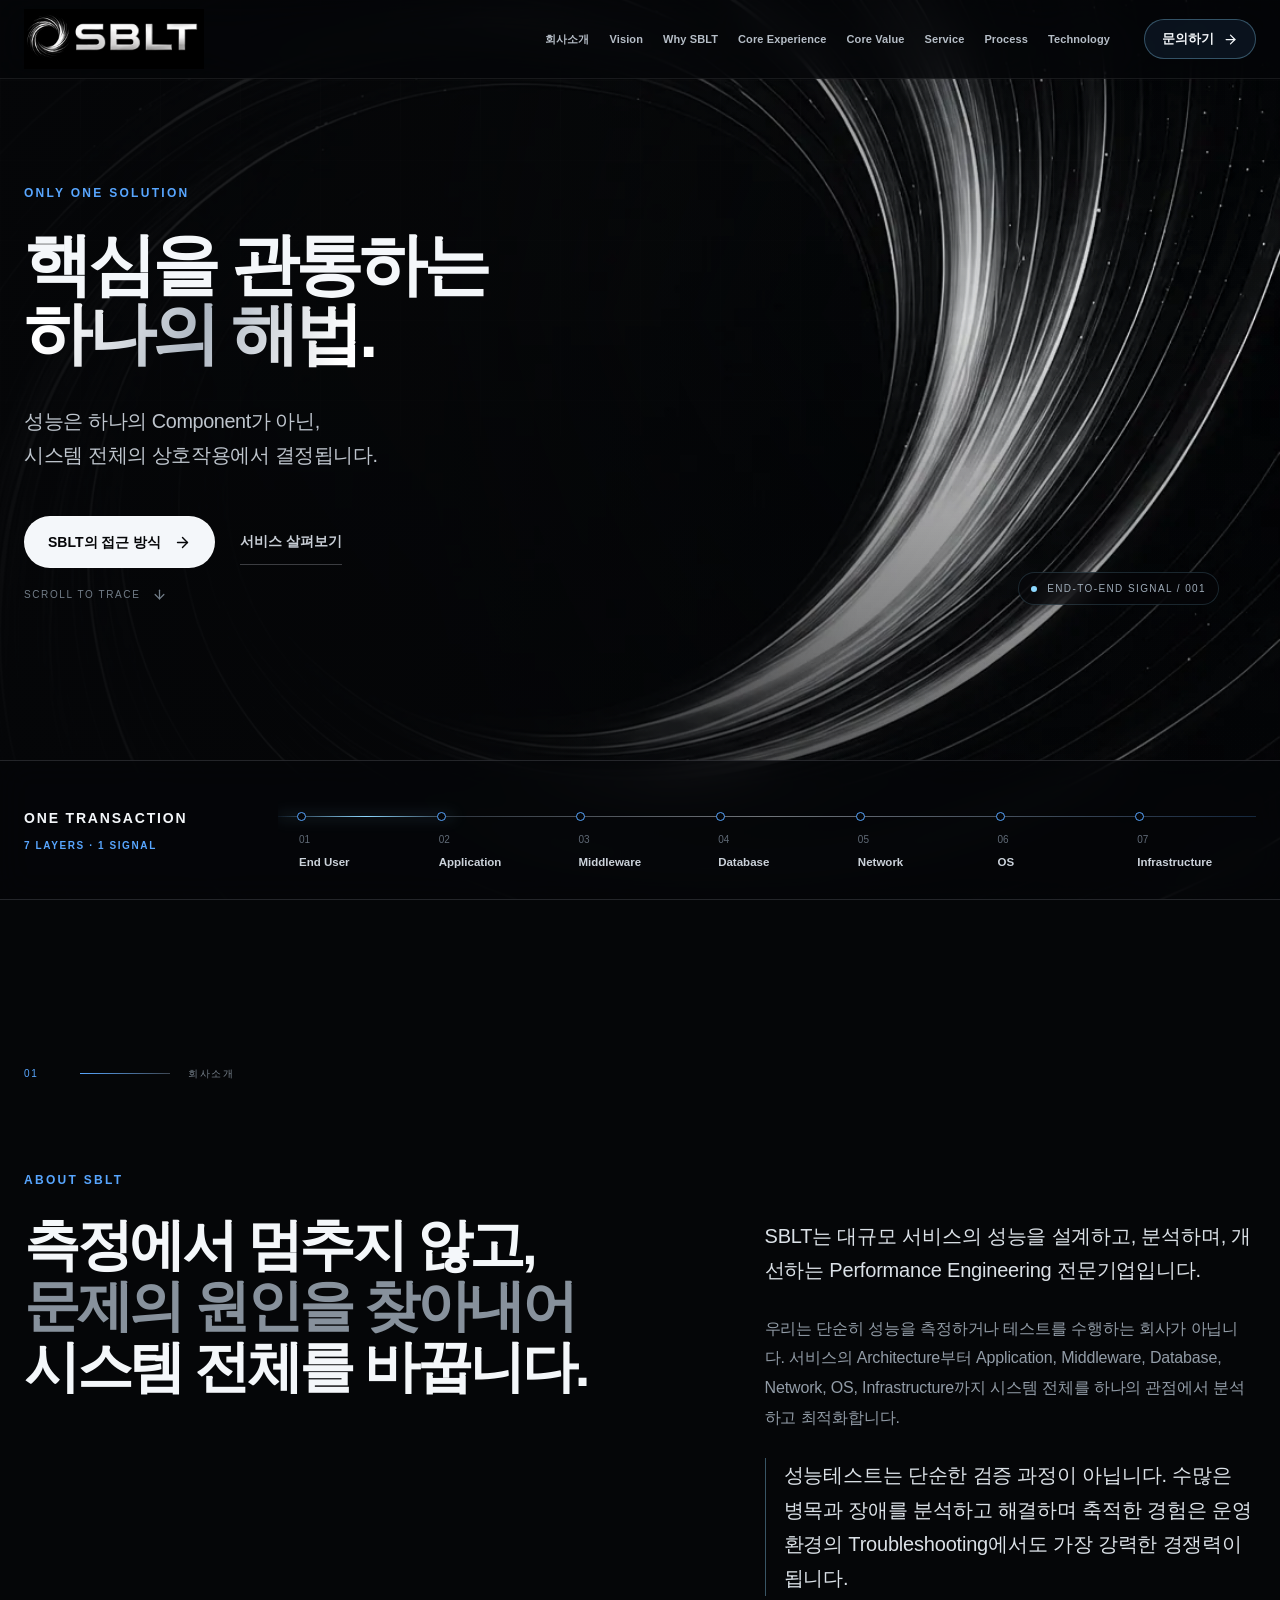
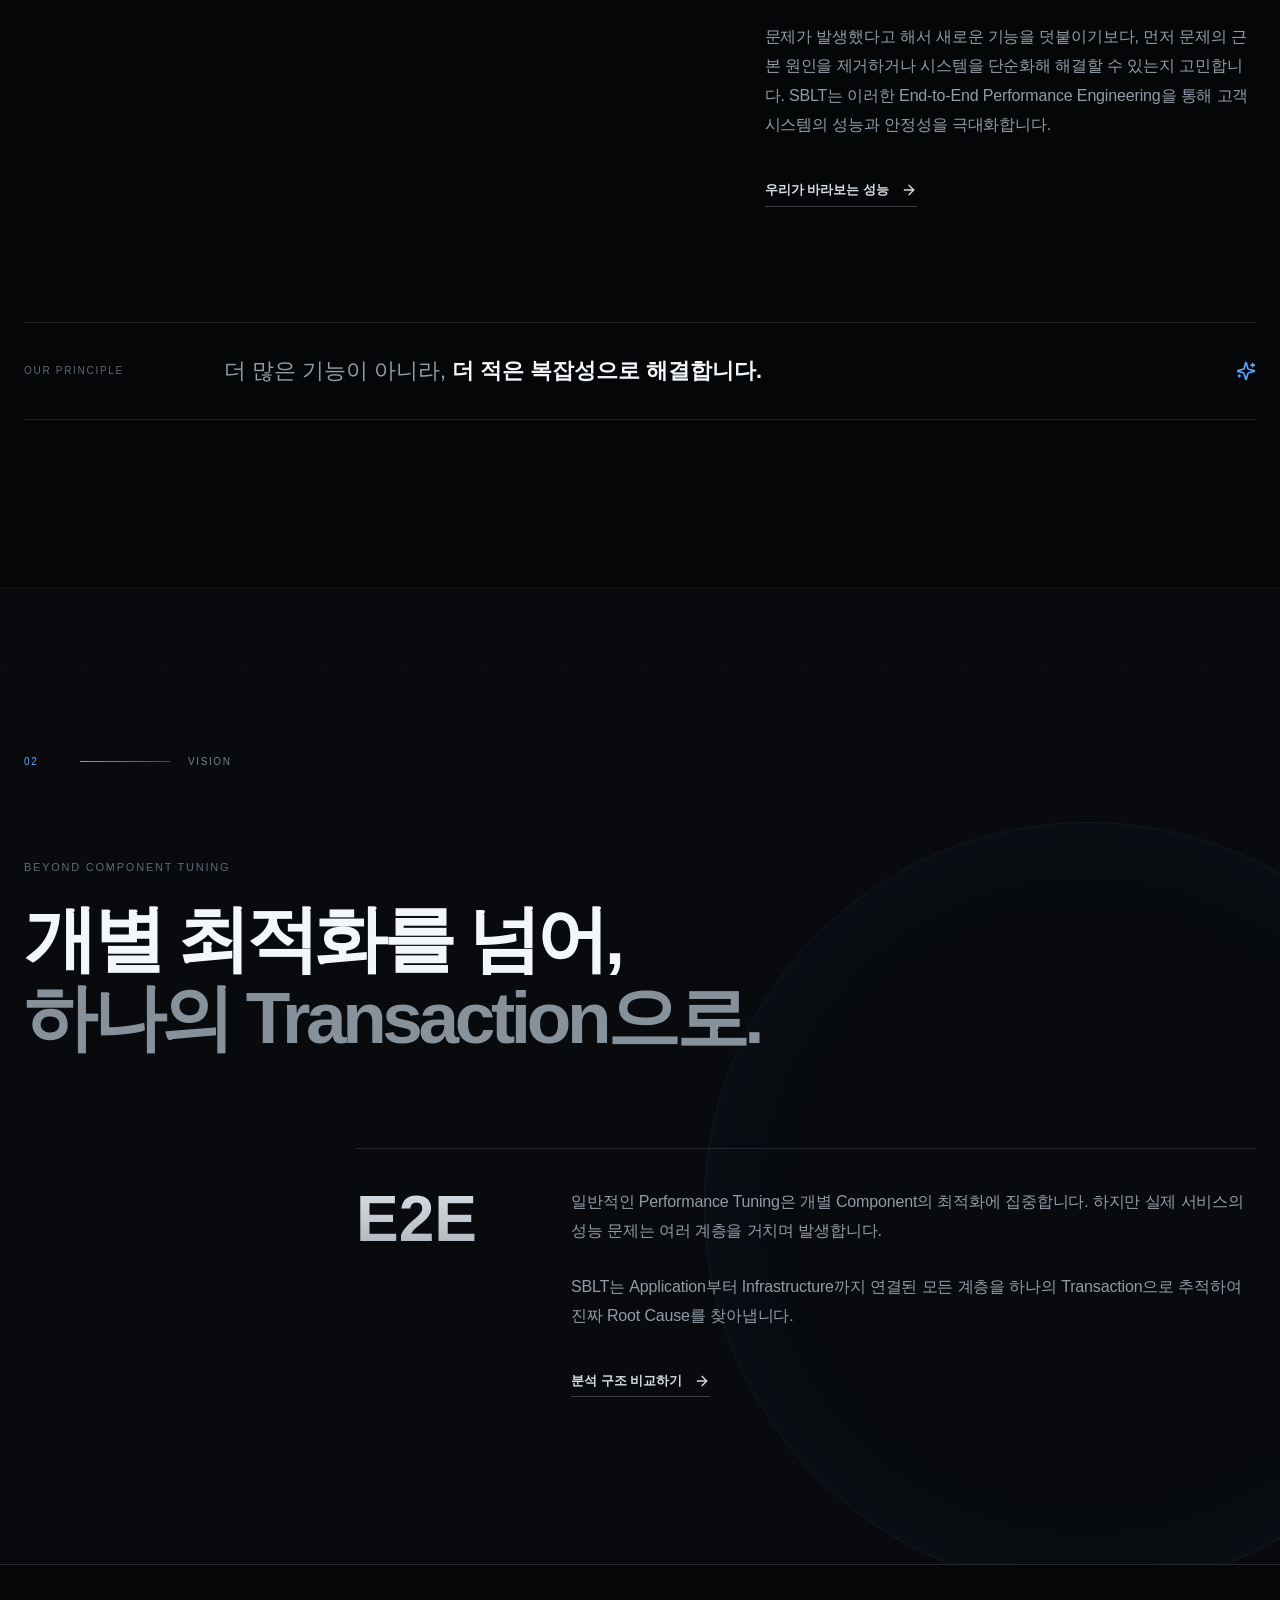
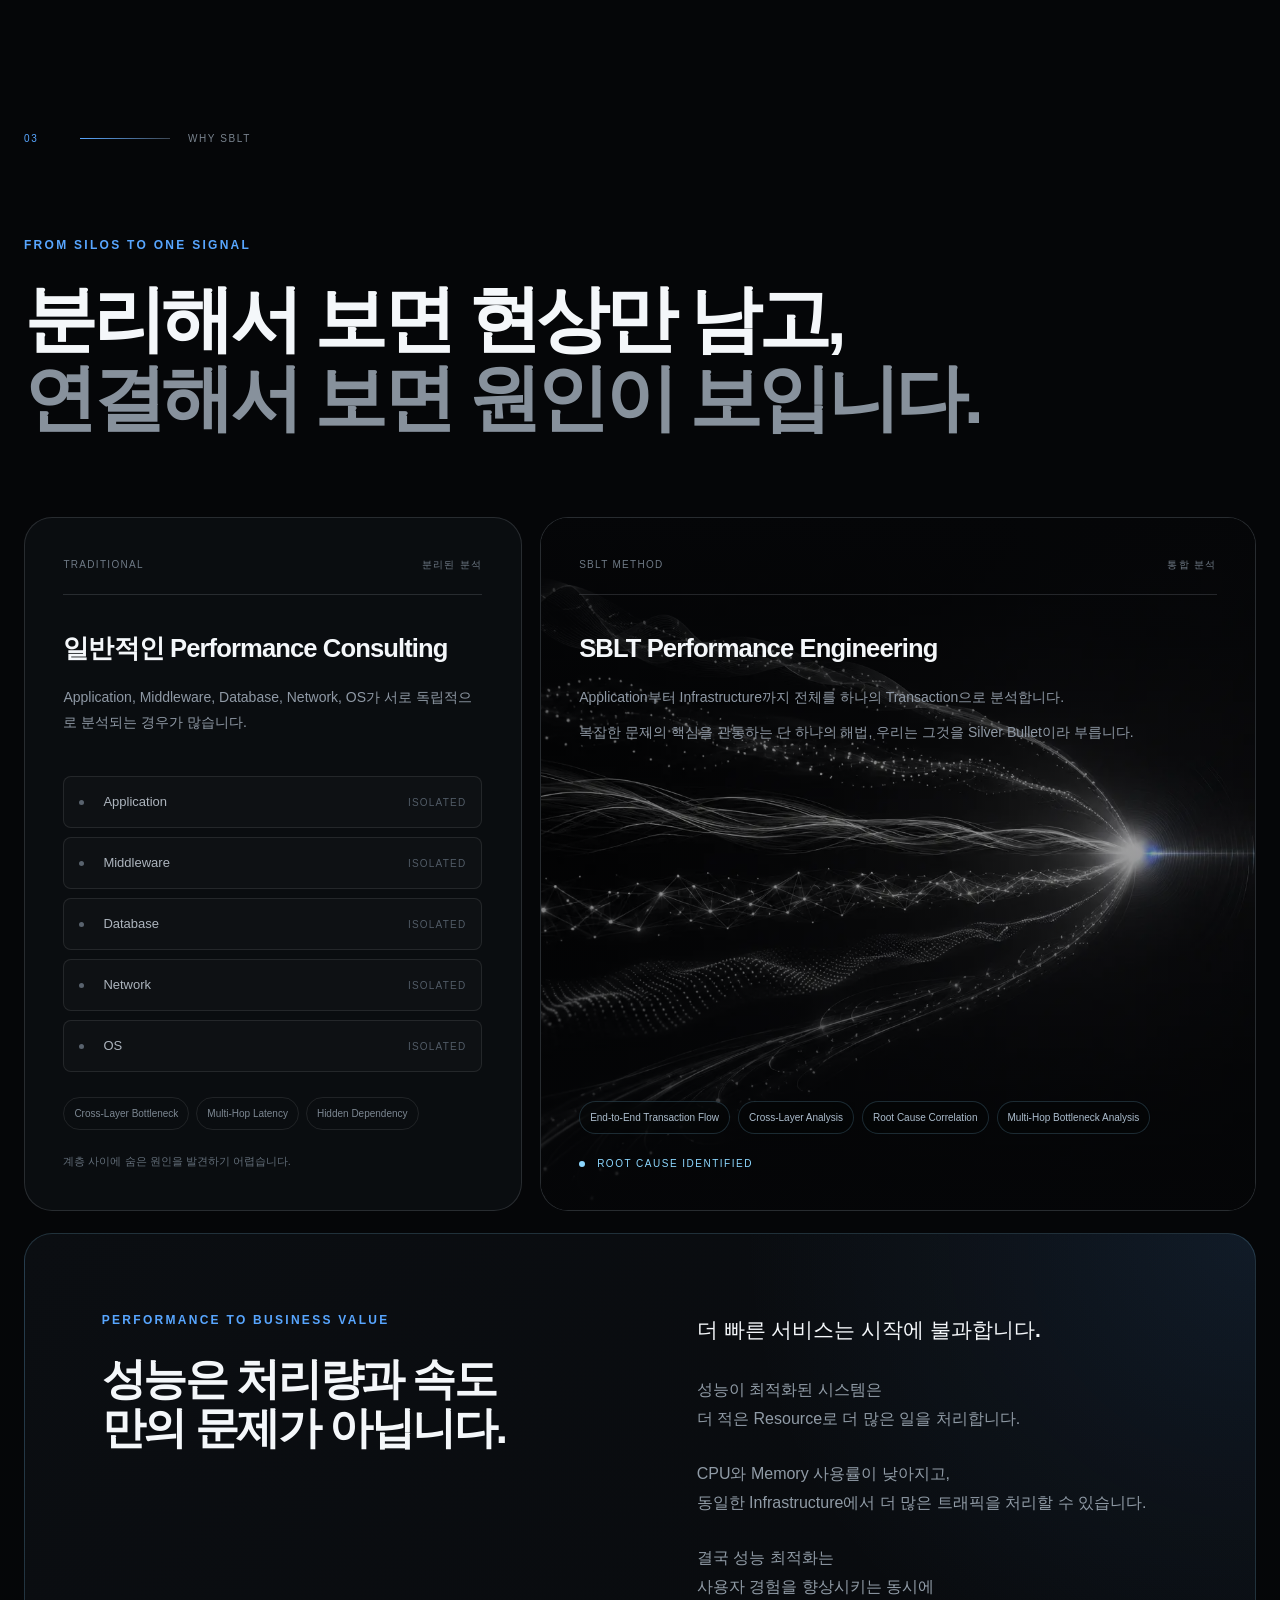
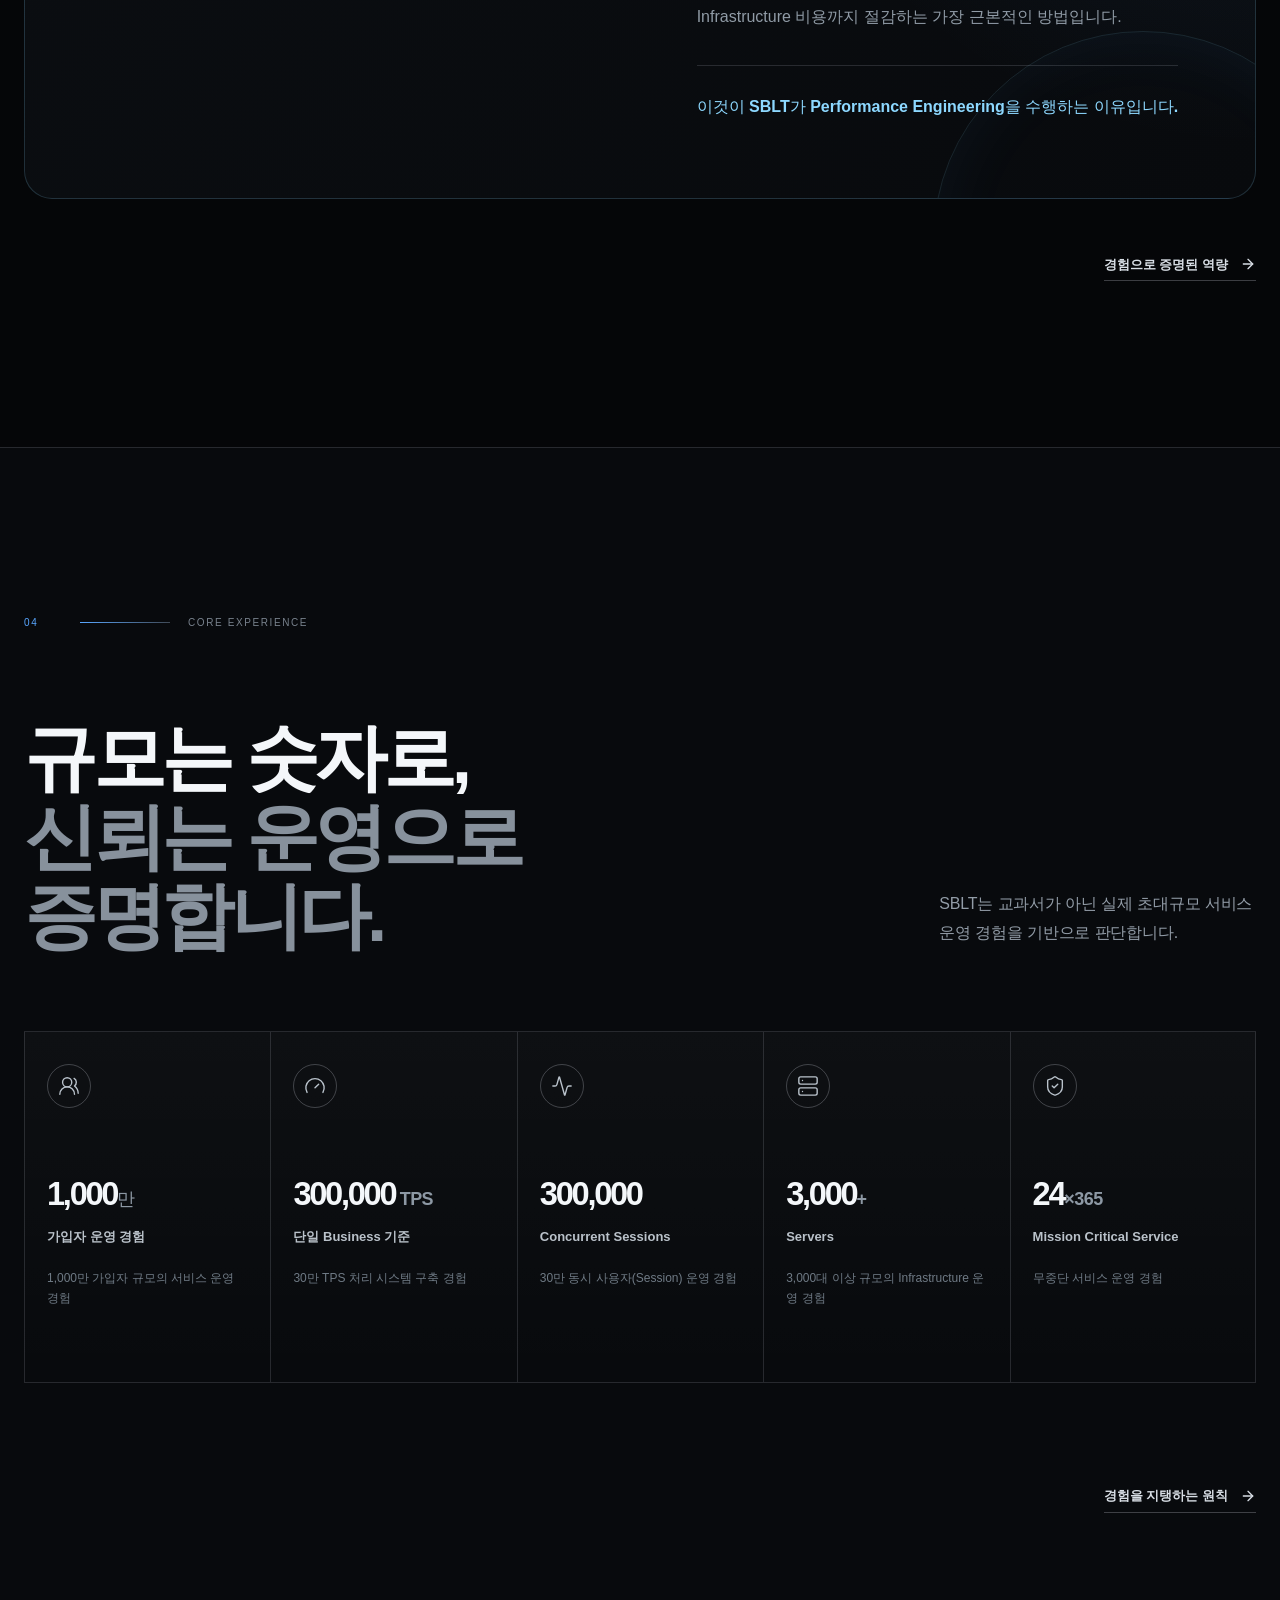
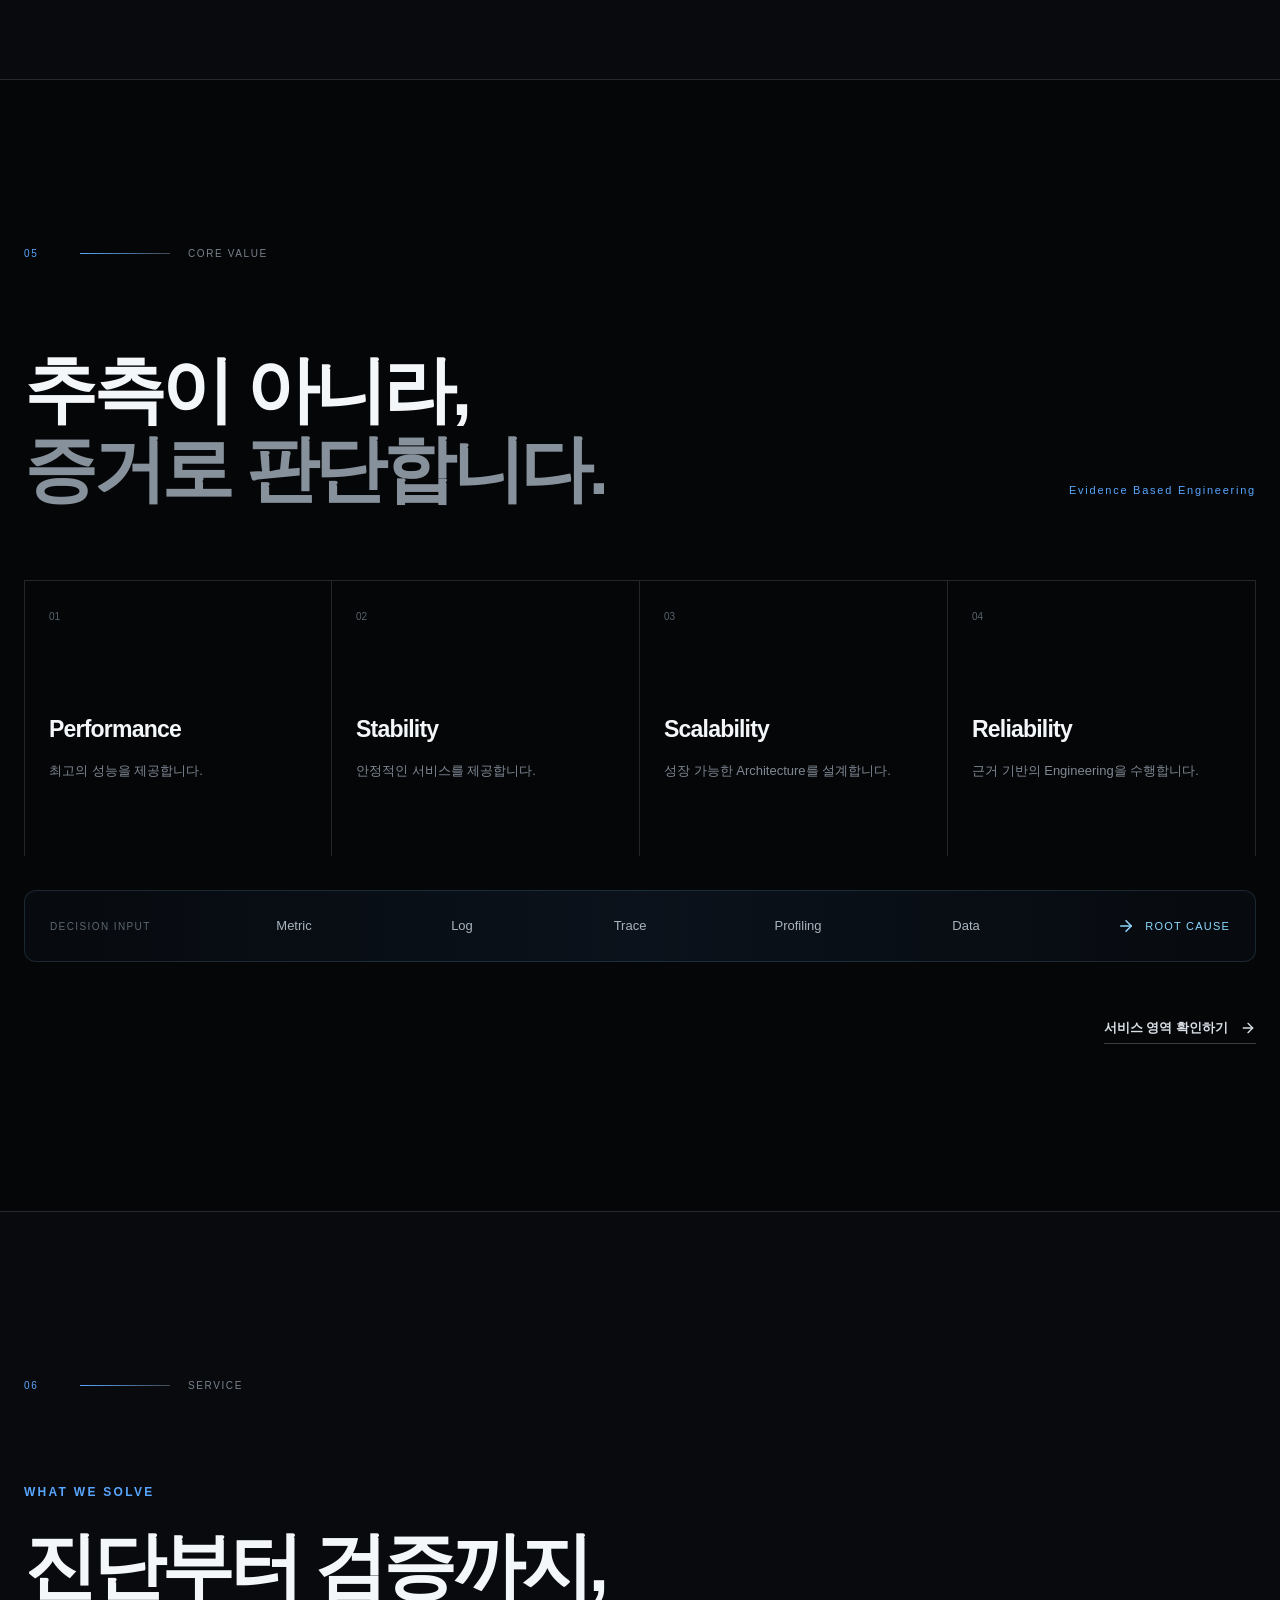
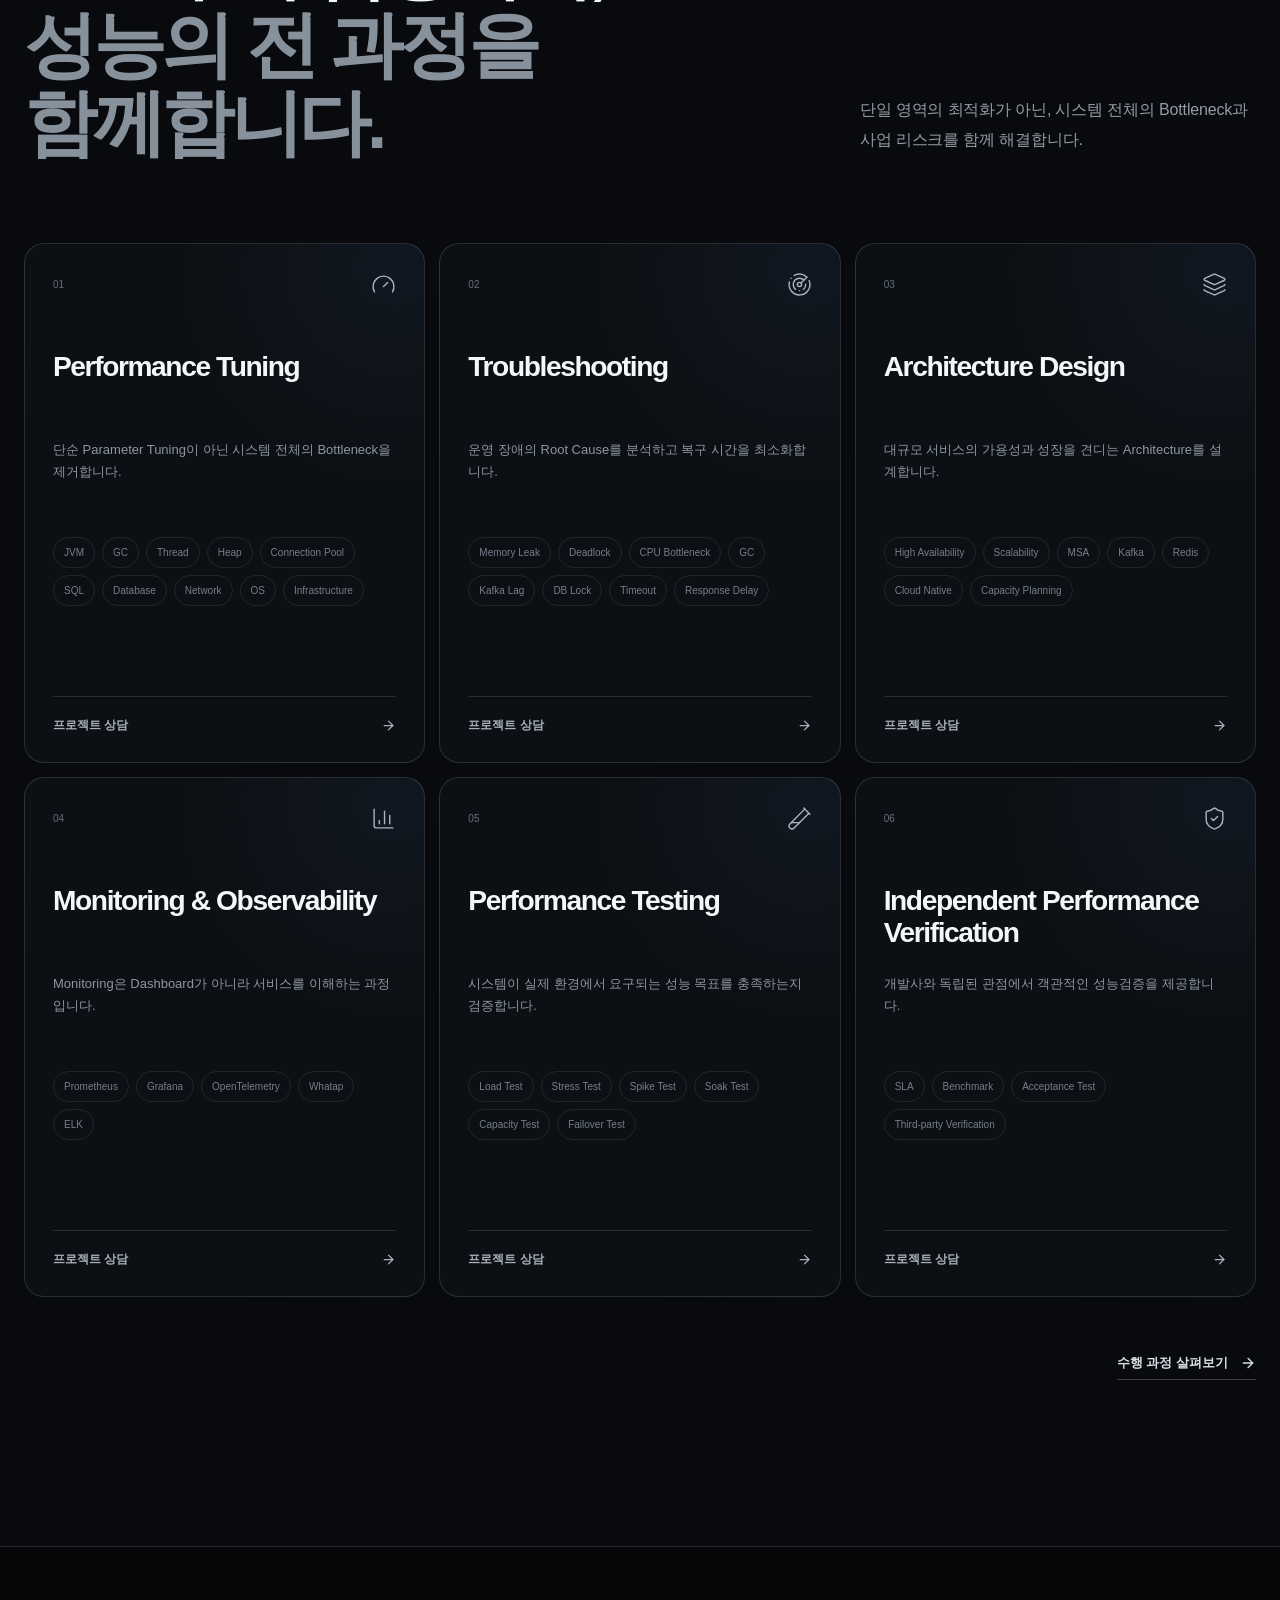
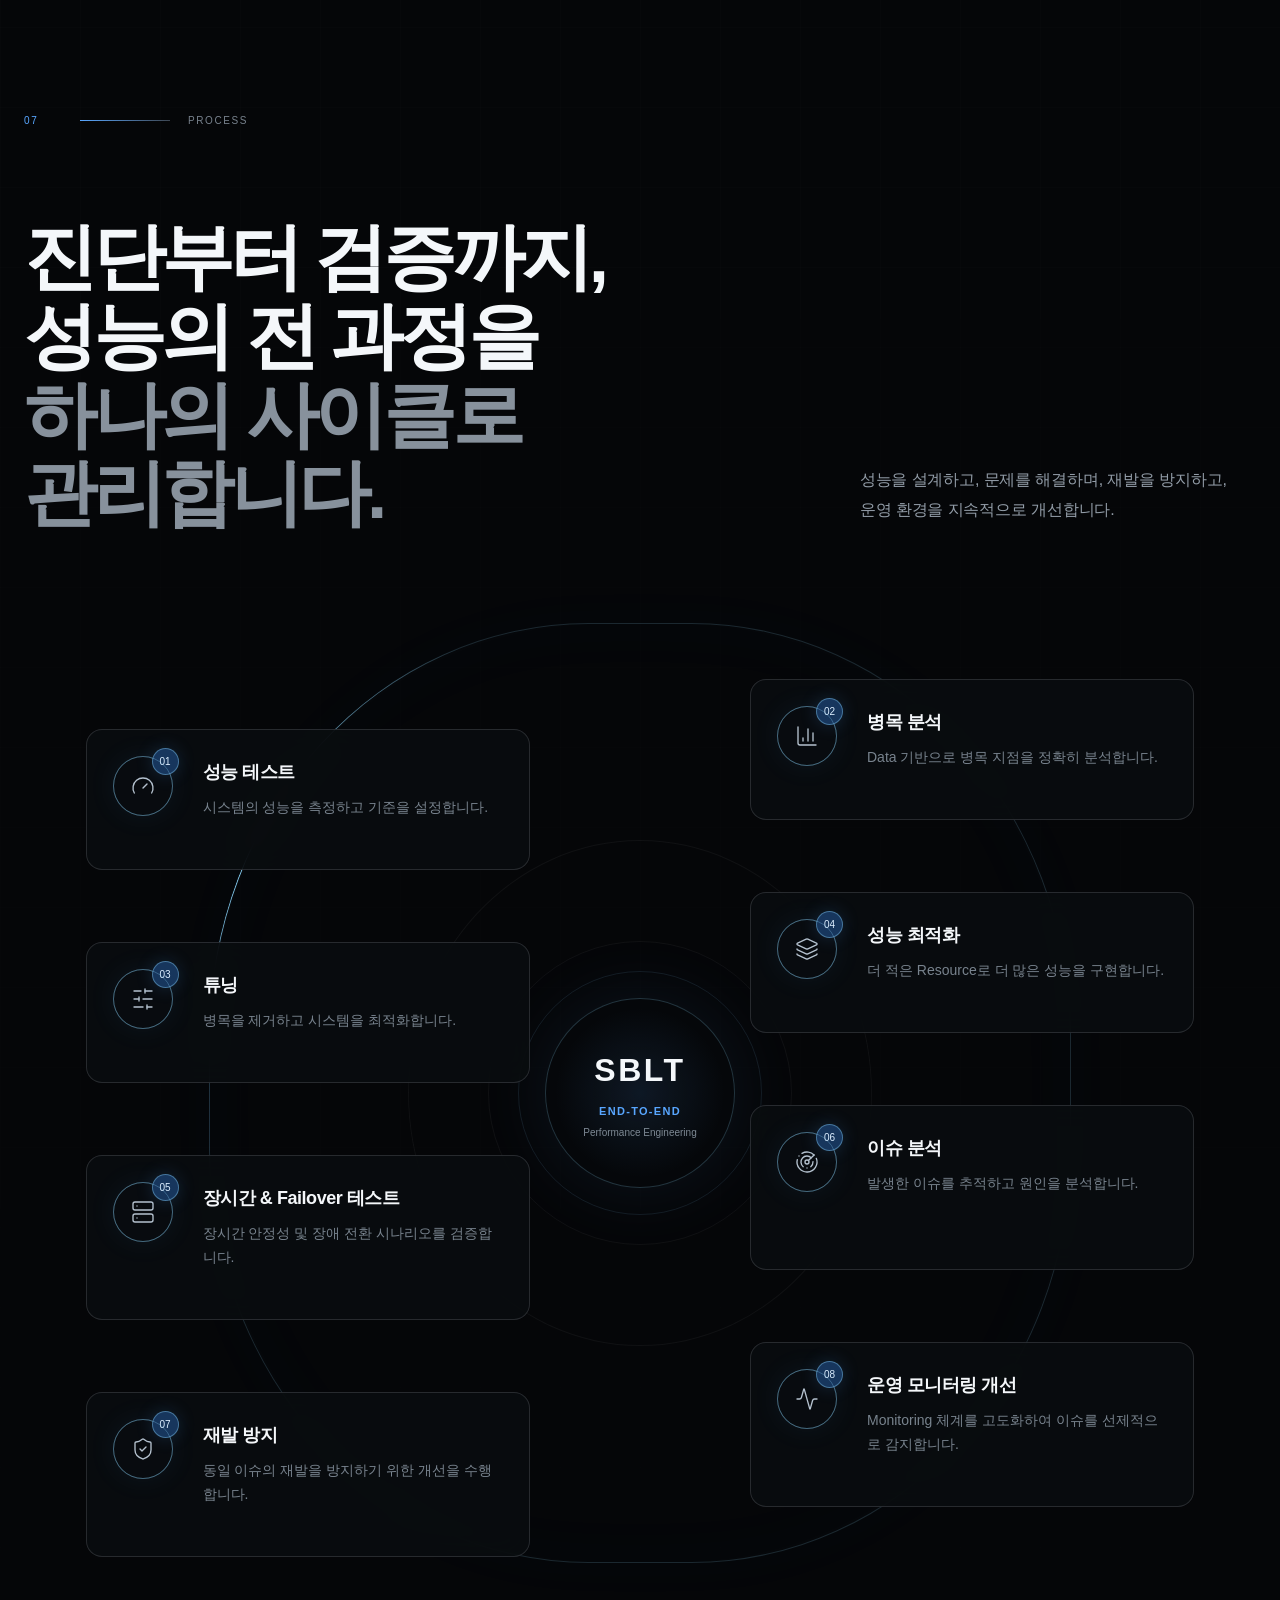
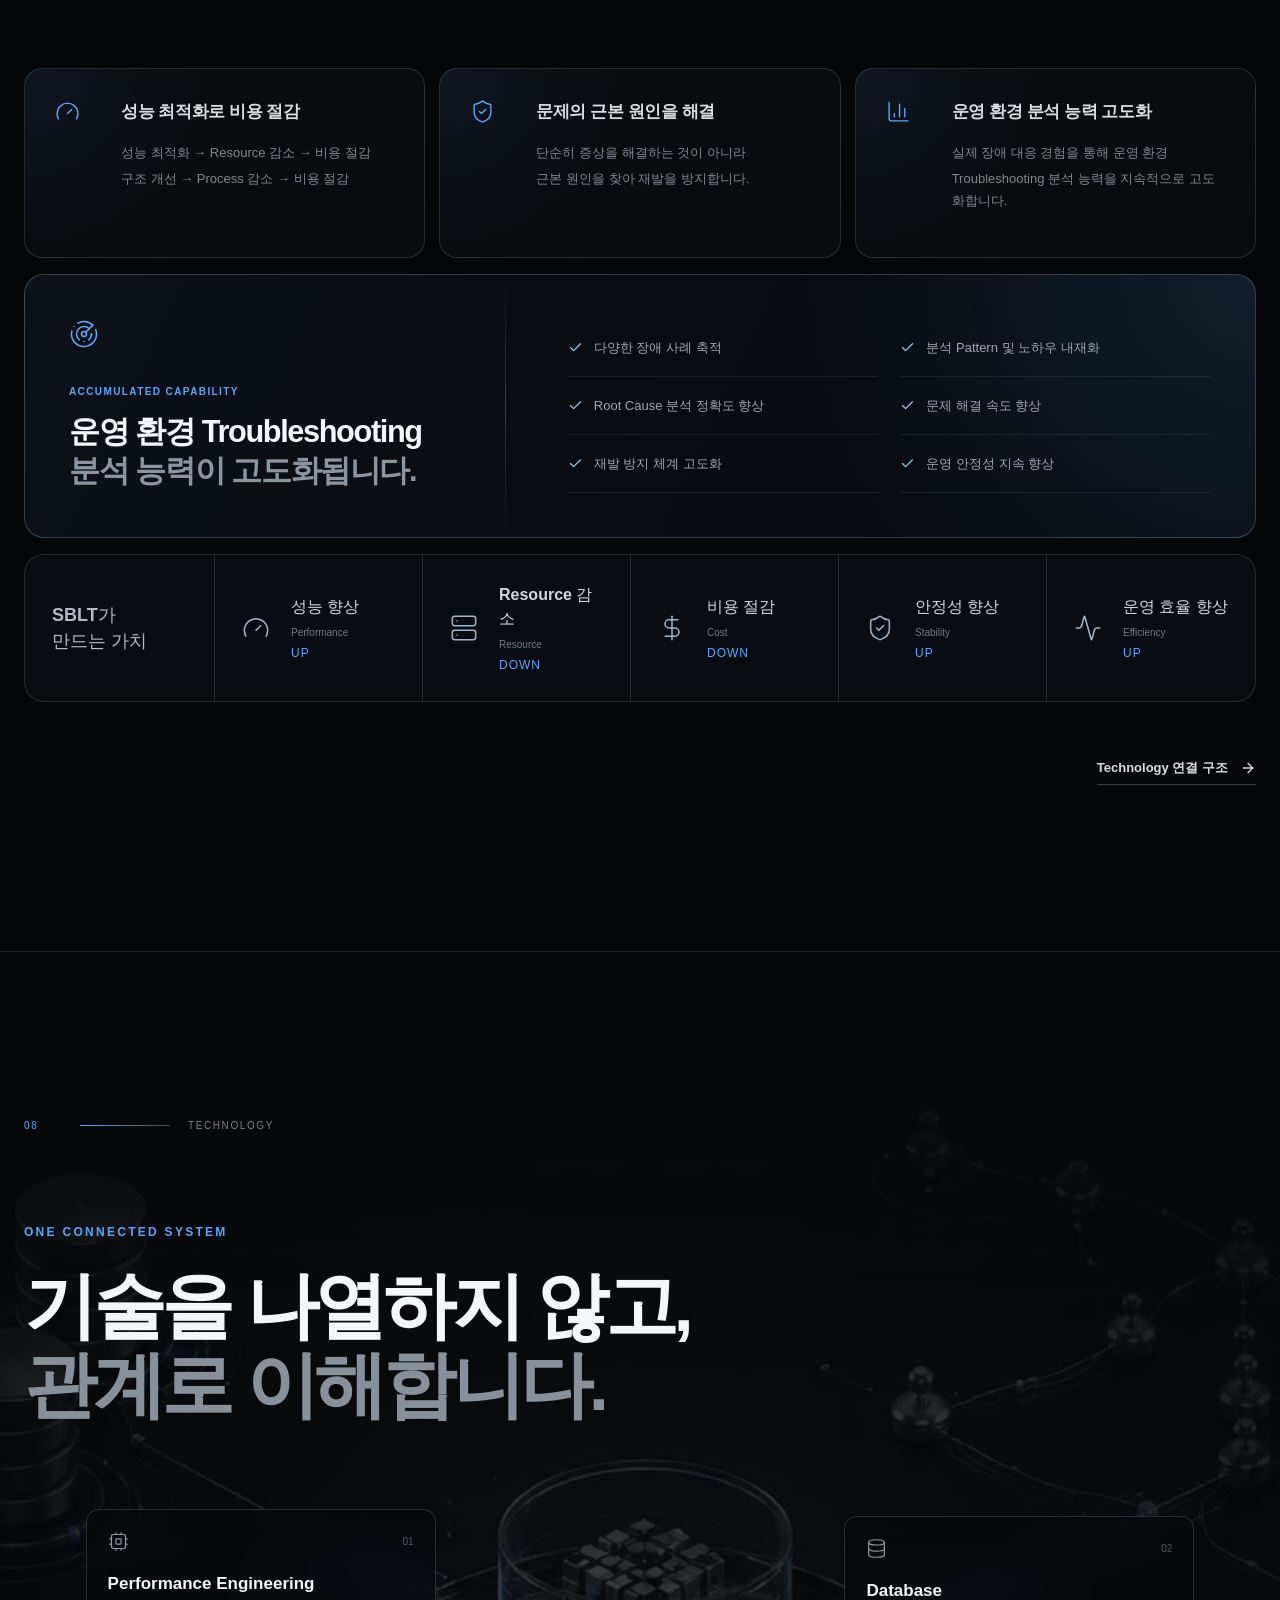
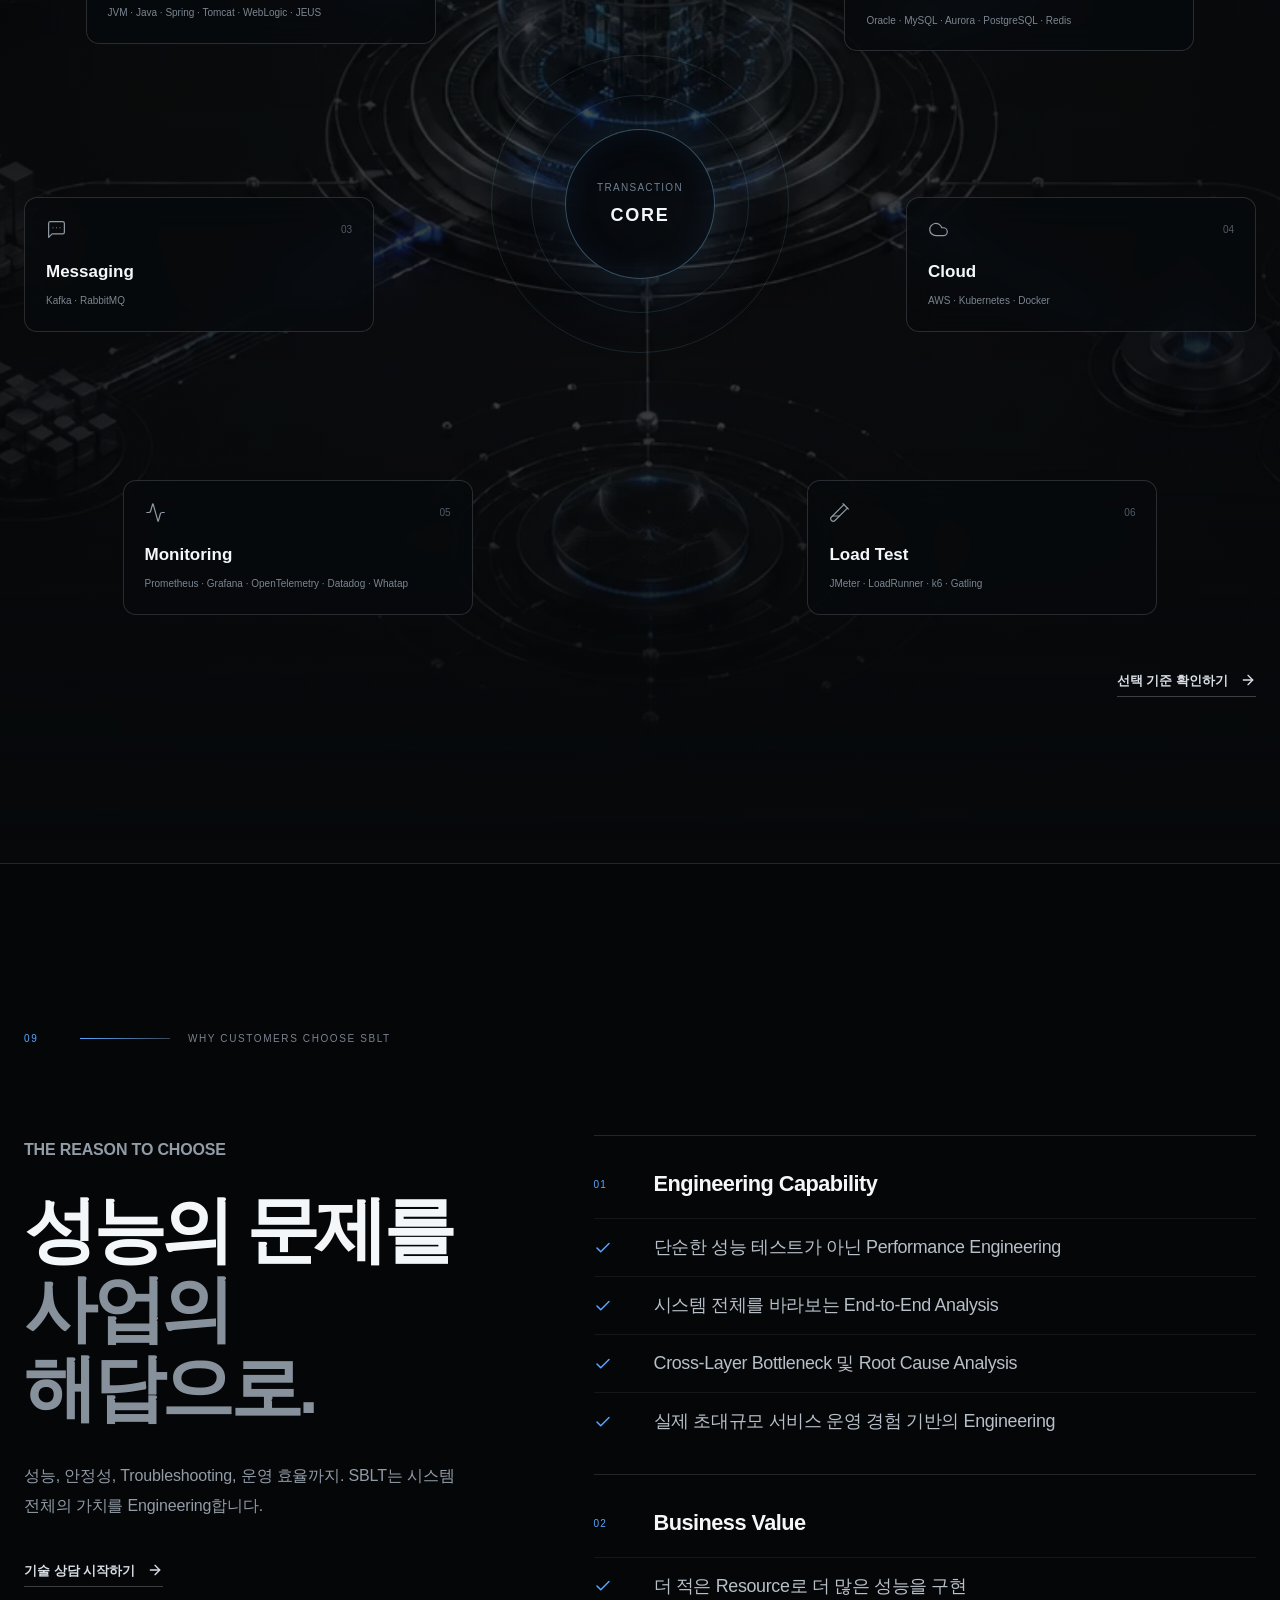
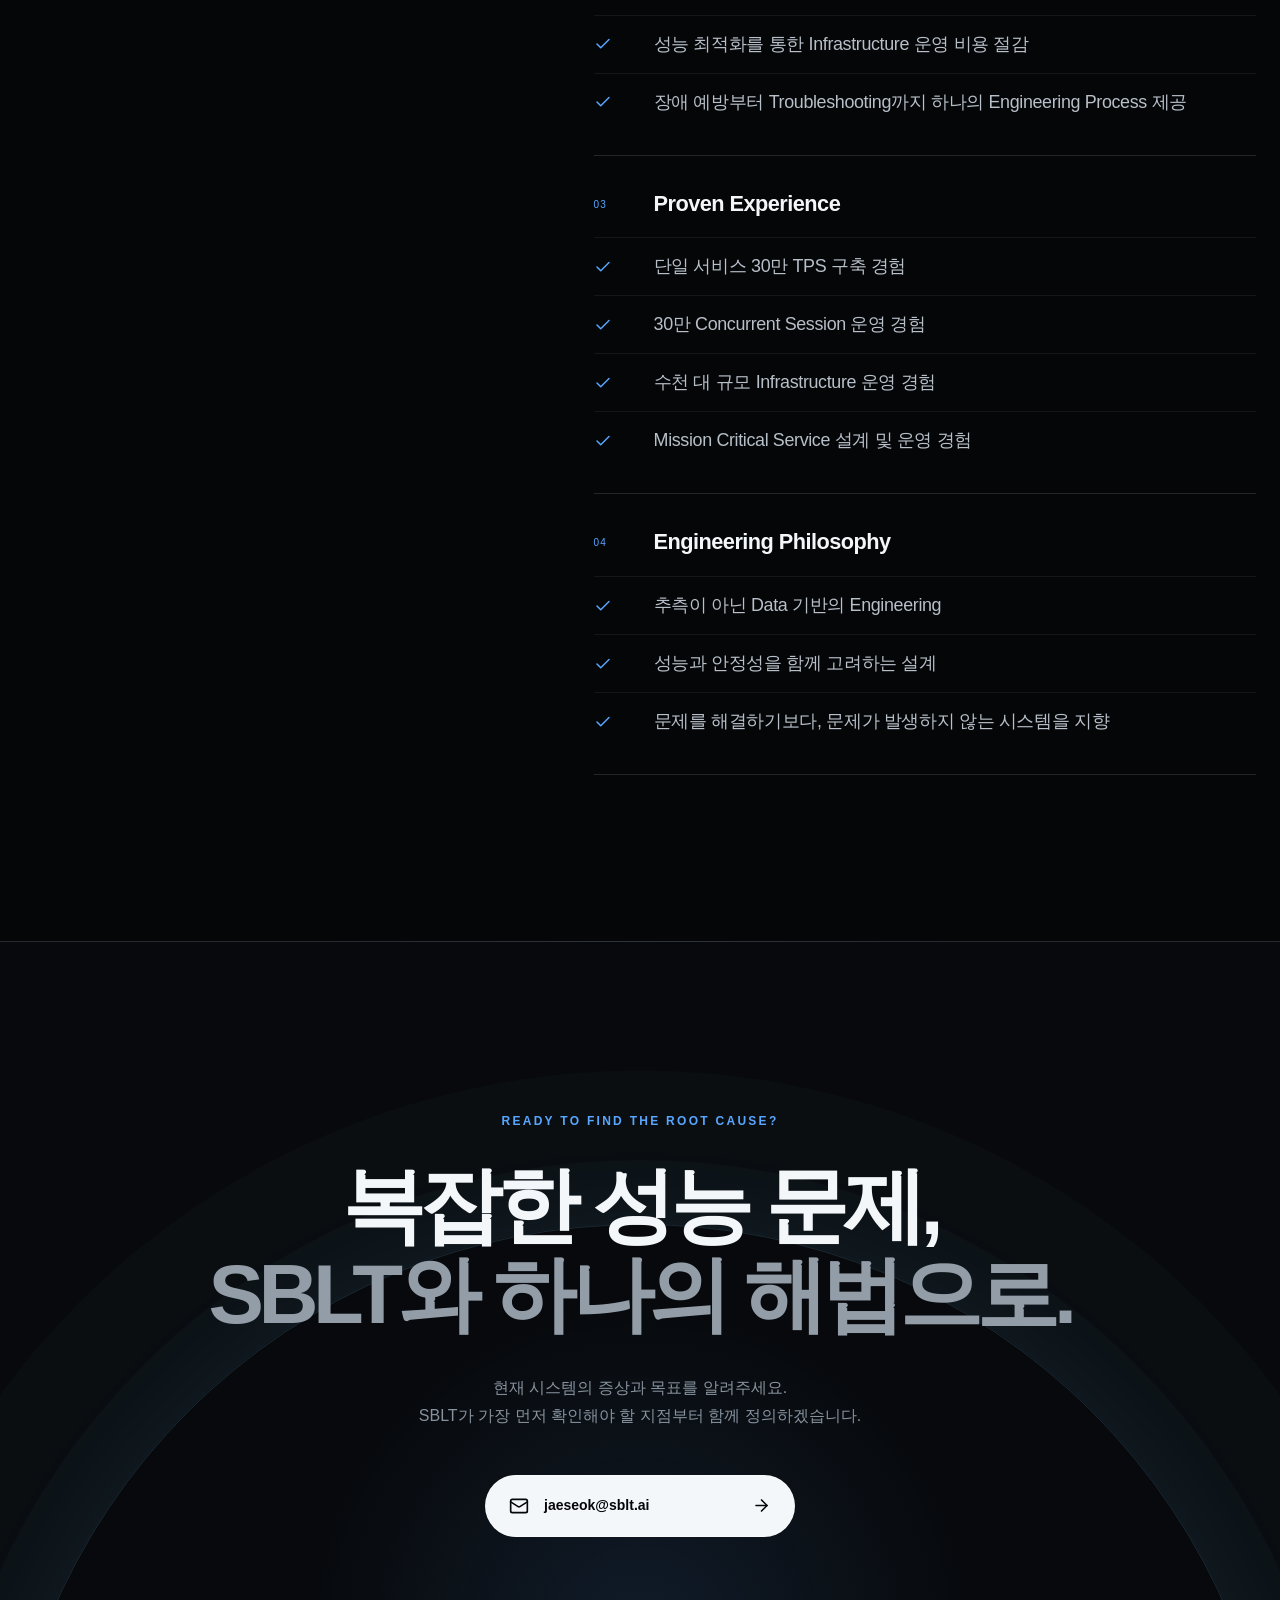
==== commit fcfbc7b6: "chore: finalize static homepage build" ====
--- a/index.html
+++ b/index.html
@@ -1,4 +1,4 @@
-<!DOCTYPE html><html lang="ko"><head><meta charSet="utf-8"/><meta name="viewport" content="width=device-width, initial-scale=1, maximum-scale=5"/><link rel="preload" href="/_next/static/media/22a5144ee8d83bca-s.p.woff2" as="font" crossorigin="" type="font/woff2"/><link rel="preload" href="/_next/static/media/7d4881bb7e1bf84d-s.p.woff2" as="font" crossorigin="" type="font/woff2"/><link rel="preload" as="image" href="/assets/sblt-logo.png"/><link rel="preload" as="image" href="/assets/hero-main.webp"/><link rel="stylesheet" href="/_next/static/css/9a52c77bfdb06ea4.css" data-precedence="next"/><link rel="preload" as="script" fetchPriority="low" href="/_next/static/chunks/webpack-01365130db779b36.js"/><script src="/_next/static/chunks/4bd1b696-215e5051988c3dde.js" async=""></script><script src="/_next/static/chunks/794-2a8bd403d68bff19.js" async=""></script><script src="/_next/static/chunks/main-app-37ab6300a9da3d02.js" async=""></script><script src="/_next/static/chunks/141-361c5d2ace6397f7.js" async=""></script><script src="/_next/static/chunks/app/page-299e42c229654717.js" async=""></script><meta name="next-size-adjust" content=""/><meta name="theme-color" content="#050608"/><meta name="color-scheme" content="dark"/><title>SBLT | Performance Engineering 전문기업</title><meta name="description" content="SBLT는 Application, Middleware, Database, Network, OS, Infrastructure를 하나의 Transaction으로 분석해 시스템의 성능과 안정성을 극대화하는 Performance Engineering 전문기업입니다."/><meta name="application-name" content="SBLT"/><link rel="author" href="https://sblt.ai"/><meta name="author" content="SBLT"/><meta name="keywords" content="SBLT,Performance Engineering,성능 튜닝,성능 테스트,Root Cause Analysis,Architecture,Observability,Troubleshooting,Performance Test"/><meta name="creator" content="SBLT"/><meta name="publisher" content="SBLT Inc."/><meta name="robots" content="index, follow"/><meta name="googlebot" content="index, follow, max-video-preview:-1, max-image-preview:large, max-snippet:-1"/><meta name="category" content="technology"/><meta name="codex-preview" content="development"/><link rel="canonical" href="https://sblt.ai/"/><link rel="alternate" hrefLang="ko-KR" href="https://sblt.ai/"/><meta property="og:title" content="SBLT | ONLY ONE SOLUTION"/><meta property="og:description" content="성능은 하나의 Component가 아닌 시스템 전체의 상호작용에서 결정됩니다."/><meta property="og:url" content="https://sblt.ai/"/><meta property="og:site_name" content="SBLT"/><meta property="og:locale" content="ko_KR"/><meta property="og:image" content="https://sblt.ai/assets/og-sblt.jpg"/><meta property="og:image:width" content="1200"/><meta property="og:image:height" content="630"/><meta property="og:image:alt" content="SBLT — 핵심을 관통하는 하나의 해법"/><meta property="og:type" content="website"/><meta name="twitter:card" content="summary_large_image"/><meta name="twitter:title" content="SBLT | ONLY ONE SOLUTION"/><meta name="twitter:description" content="End-to-End Transaction 관점으로 Root Cause를 찾는 Performance Engineering 전문기업"/><meta name="twitter:image" content="https://sblt.ai/assets/og-sblt.jpg"/><link rel="shortcut icon" href="/assets/sblt-mark.png"/><link rel="icon" href="/assets/sblt-mark.png"/><link rel="apple-touch-icon" href="/assets/sblt-mark.png"/><script src="/_next/static/chunks/polyfills-42372ed130431b0a.js" noModule=""></script>
+<!DOCTYPE html><html lang="ko"><head><meta charSet="utf-8"/><meta name="viewport" content="width=device-width, initial-scale=1, maximum-scale=5"/><link rel="preload" href="/_next/static/media/22a5144ee8d83bca-s.p.woff2" as="font" crossorigin="" type="font/woff2"/><link rel="preload" href="/_next/static/media/7d4881bb7e1bf84d-s.p.woff2" as="font" crossorigin="" type="font/woff2"/><link rel="preload" as="image" href="/assets/sblt-logo.png"/><link rel="preload" as="image" href="/assets/hero-main.webp"/><link rel="stylesheet" href="/_next/static/css/7cb4cf2b4452ef34.css" data-precedence="next"/><link rel="preload" as="script" fetchPriority="low" href="/_next/static/chunks/webpack-01365130db779b36.js"/><script src="/_next/static/chunks/4bd1b696-215e5051988c3dde.js" async=""></script><script src="/_next/static/chunks/794-2a8bd403d68bff19.js" async=""></script><script src="/_next/static/chunks/main-app-37ab6300a9da3d02.js" async=""></script><script src="/_next/static/chunks/141-361c5d2ace6397f7.js" async=""></script><script src="/_next/static/chunks/app/page-8eed2cfa4a2c5305.js" async=""></script><meta name="next-size-adjust" content=""/><meta name="theme-color" content="#050608"/><meta name="color-scheme" content="dark"/><title>SBLT | Performance Engineering 전문기업</title><meta name="description" content="SBLT는 Application, Middleware, Database, Network, OS, Infrastructure를 하나의 Transaction으로 분석해 시스템의 성능과 안정성을 극대화하는 Performance Engineering 전문기업입니다."/><meta name="application-name" content="SBLT"/><link rel="author" href="https://sblt.ai"/><meta name="author" content="SBLT"/><meta name="keywords" content="SBLT,Performance Engineering,성능 튜닝,성능 테스트,Root Cause Analysis,Architecture,Observability,Troubleshooting,Performance Test"/><meta name="creator" content="SBLT"/><meta name="publisher" content="SBLT Inc."/><meta name="robots" content="index, follow"/><meta name="googlebot" content="index, follow, max-video-preview:-1, max-image-preview:large, max-snippet:-1"/><meta name="category" content="technology"/><meta name="codex-preview" content="development"/><link rel="canonical" href="https://sblt.ai/"/><link rel="alternate" hrefLang="ko-KR" href="https://sblt.ai/"/><meta property="og:title" content="SBLT | ONLY ONE SOLUTION"/><meta property="og:description" content="성능은 하나의 Component가 아닌 시스템 전체의 상호작용에서 결정됩니다."/><meta property="og:url" content="https://sblt.ai/"/><meta property="og:site_name" content="SBLT"/><meta property="og:locale" content="ko_KR"/><meta property="og:image" content="https://sblt.ai/assets/og-sblt.jpg"/><meta property="og:image:width" content="1200"/><meta property="og:image:height" content="630"/><meta property="og:image:alt" content="SBLT — 핵심을 관통하는 하나의 해법"/><meta property="og:type" content="website"/><meta name="twitter:card" content="summary_large_image"/><meta name="twitter:title" content="SBLT | ONLY ONE SOLUTION"/><meta name="twitter:description" content="End-to-End Transaction 관점으로 Root Cause를 찾는 Performance Engineering 전문기업"/><meta name="twitter:image" content="https://sblt.ai/assets/og-sblt.jpg"/><link rel="shortcut icon" href="/assets/sblt-mark.png"/><link rel="icon" href="/assets/sblt-mark.png"/><link rel="apple-touch-icon" href="/assets/sblt-mark.png"/><script src="/_next/static/chunks/polyfills-42372ed130431b0a.js" noModule=""></script>
 <!-- Google tag (gtag.js) -->
 <script async src="https://www.googletagmanager.com/gtag/js?id=G-MEBW760W96"></script>
 <script>
@@ -19,7 +19,7 @@
       technology: 'Technology',
       contact: '문의하기'
     };
-    var aboutViewed = false;
+    var viewedSections = {};
 
     function sendSectionView(sectionId, source) {
       var sectionName = trackedSections[sectionId];
@@ -55,7 +55,7 @@
       var sectionName = trackedSections[sectionId];
       if (!sectionName) return;
 
-      if (sectionId === 'about') aboutViewed = true;
+      viewedSections[sectionId] = true;
       gtag('event', 'section_navigation', {
         section_id: sectionId,
         section_name: sectionName,
@@ -65,20 +65,23 @@
       sendSectionView(sectionId, 'button_click');
     });
 
-    var aboutSection = document.getElementById('about');
-    if (aboutSection && 'IntersectionObserver' in window) {
-      var aboutObserver = new IntersectionObserver(function (entries) {
+    if ('IntersectionObserver' in window) {
+      var sectionObserver = new IntersectionObserver(function (entries) {
         entries.forEach(function (entry) {
-          if (entry.isIntersecting && entry.intersectionRatio >= 0.35 && !aboutViewed) {
-            aboutViewed = true;
-            sendSectionView('about', 'scroll');
-            aboutObserver.disconnect();
+          var sectionId = entry.target.id;
+          if (entry.isIntersecting && !viewedSections[sectionId]) {
+            viewedSections[sectionId] = true;
+            sendSectionView(sectionId, 'scroll');
+            sectionObserver.unobserve(entry.target);
           }
         });
-      }, { threshold: [0.35] });
-      aboutObserver.observe(aboutSection);
+      }, { rootMargin: '-35% 0px -35%', threshold: 0 });
+
+      Object.keys(trackedSections).forEach(function (sectionId) {
+        var section = document.getElementById(sectionId);
+        if (section) sectionObserver.observe(section);
+      });
     }
   });
 </script>
-</head><body class="__variable_246ccd __variable_c29908">
-<div hidden=""><!--$--><!--/$--></div><a class="skip-link" href="#main-content">본문으로 바로가기</a><div class="scroll-progress" aria-hidden="true"></div><header class="site-header"><div class="header-inner shell"><a class="brand" href="#top" aria-label="SBLT 홈으로 이동"><img alt="SBLT — The Single Core Solution. Performance Engineering, Simplified." width="1080" height="288" decoding="async" data-nimg="1" style="color:transparent" src="/assets/sblt-logo.png"/></a><nav class="desktop-nav" aria-label="주요 메뉴"><a href="#about">회사소개</a><a href="#vision">Vision</a><a href="#why">Why SBLT</a><a href="#experience">Core Experience</a><a href="#values">Core Value</a><a href="#services">Service</a><a href="#process">Process</a><a href="#technology">Technology</a></nav><a class="header-cta" href="#contact">문의하기 <svg xmlns="http://www.w3.org/2000/svg" width="15" height="15" viewBox="0 0 24 24" fill="none" stroke="currentColor" stroke-width="2" stroke-linecap="round" stroke-linejoin="round" class="lucide lucide-arrow-right" aria-hidden="true"><path d="M5 12h14"></path><path d="m12 5 7 7-7 7"></path></svg></a><button class="menu-button" type="button" aria-label="메뉴 열기" aria-expanded="false" aria-controls="mobile-navigation"><svg xmlns="http://www.w3.org/2000/svg" width="24" height="24" viewBox="0 0 24 24" fill="none" stroke="currentColor" stroke-width="2" stroke-linecap="round" stroke-linejoin="round" class="lucide lucide-menu" aria-hidden="true"><line x1="4" x2="20" y1="12" y2="12"></line><line x1="4" x2="20" y1="6" y2="6"></line><line x1="4" x2="20" y1="18" y2="18"></line></svg></button></div><nav id="mobile-navigation" class="mobile-nav " aria-label="모바일 메뉴"><a href="#about">회사소개<svg xmlns="http://www.w3.org/2000/svg" width="18" height="18" viewBox="0 0 24 24" fill="none" stroke="currentColor" stroke-width="2" stroke-linecap="round" stroke-linejoin="round" class="lucide lucide-chevron-right" aria-hidden="true"><path d="m9 18 6-6-6-6"></path></svg></a><a href="#vision">Vision<svg xmlns="http://www.w3.org/2000/svg" width="18" height="18" viewBox="0 0 24 24" fill="none" stroke="currentColor" stroke-width="2" stroke-linecap="round" stroke-linejoin="round" class="lucide lucide-chevron-right" aria-hidden="true"><path d="m9 18 6-6-6-6"></path></svg></a><a href="#why">Why SBLT<svg xmlns="http://www.w3.org/2000/svg" width="18" height="18" viewBox="0 0 24 24" fill="none" stroke="currentColor" stroke-width="2" stroke-linecap="round" stroke-linejoin="round" class="lucide lucide-chevron-right" aria-hidden="true"><path d="m9 18 6-6-6-6"></path></svg></a><a href="#experience">Core Experience<svg xmlns="http://www.w3.org/2000/svg" width="18" height="18" viewBox="0 0 24 24" fill="none" stroke="currentColor" stroke-width="2" stroke-linecap="round" stroke-linejoin="round" class="lucide lucide-chevron-right" aria-hidden="true"><path d="m9 18 6-6-6-6"></path></svg></a><a href="#values">Core Value<svg xmlns="http://www.w3.org/2000/svg" width="18" height="18" viewBox="0 0 24 24" fill="none" stroke="currentColor" stroke-width="2" stroke-linecap="round" stroke-linejoin="round" class="lucide lucide-chevron-right" aria-hidden="true"><path d="m9 18 6-6-6-6"></path></svg></a><a href="#services">Service<svg xmlns="http://www.w3.org/2000/svg" width="18" height="18" viewBox="0 0 24 24" fill="none" stroke="currentColor" stroke-width="2" stroke-linecap="round" stroke-linejoin="round" class="lucide lucide-chevron-right" aria-hidden="true"><path d="m9 18 6-6-6-6"></path></svg></a><a href="#process">Process<svg xmlns="http://www.w3.org/2000/svg" width="18" height="18" viewBox="0 0 24 24" fill="none" stroke="currentColor" stroke-width="2" stroke-linecap="round" stroke-linejoin="round" class="lucide lucide-chevron-right" aria-hidden="true"><path d="m9 18 6-6-6-6"></path></svg></a><a href="#technology">Technology<svg xmlns="http://www.w3.org/2000/svg" width="18" height="18" viewBox="0 0 24 24" fill="none" stroke="currentColor" stroke-width="2" stroke-linecap="round" stroke-linejoin="round" class="lucide lucide-chevron-right" aria-hidden="true"><path d="m9 18 6-6-6-6"></path></svg></a><a href="#contact">문의하기<svg xmlns="http://www.w3.org/2000/svg" width="18" height="18" viewBox="0 0 24 24" fill="none" stroke="currentColor" stroke-width="2" stroke-linecap="round" stroke-linejoin="round" class="lucide lucide-arrow-right" aria-hidden="true"><path d="M5 12h14"></path><path d="m12 5 7 7-7 7"></path></svg></a></nav></header><main id="main-content"><section id="top" class="hero" aria-labelledby="hero-title"><img alt="" decoding="async" data-nimg="fill" class="hero-art" style="position:absolute;height:100%;width:100%;left:0;top:0;right:0;bottom:0;color:transparent" src="/assets/hero-main.webp"/><div class="hero-shade" aria-hidden="true"></div><div class="hero-grid" aria-hidden="true"></div><div class="hero-inner shell"><div class="hero-copy reveal is-visible"><p class="hero-kicker">ONLY ONE SOLUTION</p><h1 id="hero-title">핵심을 관통하는<br/><em>하나의 해법.</em></h1><p class="hero-lead">성능은 하나의 Component가 아닌,<br/>시스템 전체의 상호작용에서 결정됩니다.</p><div class="hero-actions"><a class="primary-button" href="#why">SBLT의 접근 방식 <svg xmlns="http://www.w3.org/2000/svg" width="17" height="17" viewBox="0 0 24 24" fill="none" stroke="currentColor" stroke-width="2" stroke-linecap="round" stroke-linejoin="round" class="lucide lucide-arrow-right" aria-hidden="true"><path d="M5 12h14"></path><path d="m12 5 7 7-7 7"></path></svg></a><a class="text-button" href="#services">서비스 살펴보기</a></div></div><div class="hero-signal-label" aria-hidden="true"><span class="pulse-dot"></span><span>END-TO-END SIGNAL / 001</span></div><a class="scroll-cue" href="#about" aria-label="회사 소개로 이동"><span>SCROLL TO TRACE</span><svg xmlns="http://www.w3.org/2000/svg" width="15" height="15" viewBox="0 0 24 24" fill="none" stroke="currentColor" stroke-width="2" stroke-linecap="round" stroke-linejoin="round" class="lucide lucide-arrow-down" aria-hidden="true"><path d="M12 5v14"></path><path d="m19 12-7 7-7-7"></path></svg></a></div><div class="layer-rail" aria-label="SBLT 분석 범위"><div class="shell layer-rail-inner"><div class="rail-label"><strong>ONE TRANSACTION</strong><span>7 LAYERS · 1 SIGNAL</span></div><div class="layer-list"><div class="layer-item"><i aria-hidden="true"></i><span>01</span><strong>End User</strong></div><div class="layer-item"><i aria-hidden="true"></i><span>02</span><strong>Application</strong></div><div class="layer-item"><i aria-hidden="true"></i><span>03</span><strong>Middleware</strong></div><div class="layer-item"><i aria-hidden="true"></i><span>04</span><strong>Database</strong></div><div class="layer-item"><i aria-hidden="true"></i><span>05</span><strong>Network</strong></div><div class="layer-item"><i aria-hidden="true"></i><span>06</span><strong>OS</strong></div><div class="layer-item"><i aria-hidden="true"></i><span>07</span><strong>Infrastructure</strong></div></div></div></div></section><section id="about" class="section about-section" aria-labelledby="about-title"><div class="shell"><div class="section-eyebrow"><span>01</span><span class="eyebrow-line" aria-hidden="true"></span><p>회사소개</p></div><div class="editorial-grid reveal"><div><p class="micro-label">ABOUT SBLT</p><h2 id="about-title">측정에서 멈추지 않고,<br/><span>문제의 원인을 찾아내어</span><br/>시스템 전체를 바꿉니다.</h2></div><div class="prose-stack"><p class="lead-copy">SBLT는 대규모 서비스의 성능을 설계하고, 분석하며, 개선하는 Performance Engineering 전문기업입니다.</p><p>우리는 단순히 성능을 측정하거나 테스트를 수행하는 회사가 아닙니다. 서비스의 Architecture부터 Application, Middleware, Database, Network, OS, Infrastructure까지 시스템 전체를 하나의 관점에서 분석하고 최적화합니다.</p><p class="lead-copy about-troubleshooting-copy">성능테스트는 단순한 검증 과정이 아닙니다. 수많은 병목과 장애를 분석하고 해결하며 축적한 경험은 운영환경의 Troubleshooting에서도 가장 강력한 경쟁력이 됩니다.</p><p>문제가 발생했다고 해서 새로운 기능을 덧붙이기보다, 먼저 문제의 근본 원인을 제거하거나 시스템을 단순화해 해결할 수 있는지 고민합니다. SBLT는 이러한 End-to-End Performance Engineering을 통해 고객 시스템의 성능과 안정성을 극대화합니다.</p><a class="section-link" href="#vision"><span>우리가 바라보는 성능</span><svg xmlns="http://www.w3.org/2000/svg" width="16" height="16" viewBox="0 0 24 24" fill="none" stroke="currentColor" stroke-width="2" stroke-linecap="round" stroke-linejoin="round" class="lucide lucide-arrow-right" aria-hidden="true"><path d="M5 12h14"></path><path d="m12 5 7 7-7 7"></path></svg></a></div></div><div class="principle-band reveal"><span>OUR PRINCIPLE</span><p>더 많은 기능이 아니라,<strong> 더 적은 복잡성으로 해결합니다.</strong></p><svg xmlns="http://www.w3.org/2000/svg" width="20" height="20" viewBox="0 0 24 24" fill="none" stroke="currentColor" stroke-width="2" stroke-linecap="round" stroke-linejoin="round" class="lucide lucide-sparkles" aria-hidden="true"><path d="M9.937 15.5A2 2 0 0 0 8.5 14.063l-6.135-1.582a.5.5 0 0 1 0-.962L8.5 9.936A2 2 0 0 0 9.937 8.5l1.582-6.135a.5.5 0 0 1 .963 0L14.063 8.5A2 2 0 0 0 15.5 9.937l6.135 1.581a.5.5 0 0 1 0 .964L15.5 14.063a2 2 0 0 0-1.437 1.437l-1.582 6.135a.5.5 0 0 1-.963 0z"></path><path d="M20 3v4"></path><path d="M22 5h-4"></path><path d="M4 17v2"></path><path d="M5 18H3"></path></svg></div></div></section><section id="vision" class="section vision-section" aria-labelledby="vision-title"><div class="shell vision-shell"><div class="section-eyebrow"><span>02</span><span class="eyebrow-line" aria-hidden="true"></span><p>Vision</p></div><div class="vision-statement reveal"><p>BEYOND COMPONENT TUNING</p><h2 id="vision-title">개별 최적화를 넘어,<br/><span>하나의 Transaction으로.</span></h2></div><div class="vision-detail reveal"><div class="vision-index">E2E</div><div><p>일반적인 Performance Tuning은 개별 Component의 최적화에 집중합니다. 하지만 실제 서비스의 성능 문제는 여러 계층을 거치며 발생합니다.</p><p>SBLT는 Application부터 Infrastructure까지 연결된 모든 계층을 하나의 Transaction으로 추적하여 진짜 Root Cause를 찾아냅니다.</p><a class="section-link" href="#why"><span>분석 구조 비교하기</span><svg xmlns="http://www.w3.org/2000/svg" width="16" height="16" viewBox="0 0 24 24" fill="none" stroke="currentColor" stroke-width="2" stroke-linecap="round" stroke-linejoin="round" class="lucide lucide-arrow-right" aria-hidden="true"><path d="M5 12h14"></path><path d="m12 5 7 7-7 7"></path></svg></a></div></div></div></section><section id="why" class="section why-section" aria-labelledby="why-title"><div class="shell"><div class="section-eyebrow"><span>03</span><span class="eyebrow-line" aria-hidden="true"></span><p>Why SBLT</p></div><div class="section-heading reveal"><p class="micro-label">FROM SILOS TO ONE SIGNAL</p><h2 id="why-title">분리해서 보면 현상만 남고,<br/><span>연결해서 보면 원인이 보입니다.</span></h2></div><div class="comparison-grid reveal"><article class="comparison-card traditional-card"><div class="card-topline"><span>TRADITIONAL</span><span>분리된 분석</span></div><h3>일반적인 Performance Consulting</h3><p>Application, Middleware, Database, Network, OS가 서로 독립적으로 분석되는 경우가 많습니다.</p><div class="silo-stack" aria-label="독립적으로 분리된 시스템 계층"><div><span class="silo-dot"></span><span>Application</span><span class="silo-state">ISOLATED</span></div><div><span class="silo-dot"></span><span>Middleware</span><span class="silo-state">ISOLATED</span></div><div><span class="silo-dot"></span><span>Database</span><span class="silo-state">ISOLATED</span></div><div><span class="silo-dot"></span><span>Network</span><span class="silo-state">ISOLATED</span></div><div><span class="silo-dot"></span><span>OS</span><span class="silo-state">ISOLATED</span></div></div><div class="limitation-list"><span>Cross-Layer Bottleneck</span><span>Multi-Hop Latency</span><span>Hidden Dependency</span></div><p class="card-footnote">계층 사이에 숨은 원인을 발견하기 어렵습니다.</p></article><article class="comparison-card sblt-card"><img alt="여섯 개 시스템 계층의 신호가 하나의 Root Cause로 수렴하는 개념도" loading="lazy" decoding="async" data-nimg="fill" style="position:absolute;height:100%;width:100%;left:0;top:0;right:0;bottom:0;color:transparent" src="/assets/transaction-flow.webp"/><div class="sblt-card-overlay"></div><div class="sblt-card-content"><div class="card-topline"><span>SBLT METHOD</span><span>통합 분석</span></div><h3>SBLT Performance Engineering</h3><p>Application부터 Infrastructure까지 전체를 하나의 Transaction으로 분석합니다.</p><p class="silver-bullet-copy">복잡한 문제의 핵심을 관통하는 단 하나의 해법, 우리는 그것을 Silver Bullet이라 부릅니다.</p><div class="method-tags"><span>End-to-End Transaction Flow</span><span>Cross-Layer Analysis</span><span>Root Cause Correlation</span><span>Multi-Hop Bottleneck Analysis</span></div><div class="root-cause-mark"><span class="pulse-dot"></span>ROOT CAUSE IDENTIFIED</div></div></article></div><div class="why-value-band reveal"><div class="why-value-heading"><p class="micro-label">PERFORMANCE TO BUSINESS VALUE</p><h3>성능은 처리량과 속도만의 문제가 아닙니다.</h3></div><div class="why-value-copy"><p class="why-value-lead">더 빠른 서비스는 시작에 불과합니다.</p><p>성능이 최적화된 시스템은<br/>더 적은 Resource로 더 많은 일을 처리합니다.</p><p>CPU와 Memory 사용률이 낮아지고,<br/>동일한 Infrastructure에서 더 많은 트래픽을 처리할 수 있습니다.</p><p>결국 성능 최적화는<br/>사용자 경험을 향상시키는 동시에<br/>Infrastructure 비용까지 절감하는 가장 근본적인 방법입니다.</p><p class="why-value-conclusion">이것이 SBLT가 Performance Engineering을 수행하는 이유입니다.</p></div></div><div class="section-bottom-link reveal"><a class="section-link" href="#experience"><span>경험으로 증명된 역량</span><svg xmlns="http://www.w3.org/2000/svg" width="16" height="16" viewBox="0 0 24 24" fill="none" stroke="currentColor" stroke-width="2" stroke-linecap="round" stroke-linejoin="round" class="lucide lucide-arrow-right" aria-hidden="true"><path d="M5 12h14"></path><path d="m12 5 7 7-7 7"></path></svg></a></div></div></section><section id="experience" class="section experience-section" aria-labelledby="experience-title"><div class="shell"><div class="section-eyebrow"><span>04</span><span class="eyebrow-line" aria-hidden="true"></span><p>Core Experience</p></div><div class="experience-heading reveal"><h2 id="experience-title">규모는 숫자로,<br/><span>신뢰는 운영으로 증명합니다.</span></h2><p>SBLT는 교과서가 아닌 실제 초대규모 서비스 운영 경험을 기반으로 판단합니다.</p></div><div class="metric-grid"><article class="metric-card reveal" style="--delay:0ms"><div class="metric-icon"><svg xmlns="http://www.w3.org/2000/svg" width="22" height="22" viewBox="0 0 24 24" fill="none" stroke="currentColor" stroke-width="1.5" stroke-linecap="round" stroke-linejoin="round" class="lucide lucide-users-round" aria-hidden="true"><path d="M18 21a8 8 0 0 0-16 0"></path><circle cx="10" cy="8" r="5"></circle><path d="M22 20c0-3.37-2-6.5-4-8a5 5 0 0 0-.45-8.3"></path></svg></div><span class="metric-number">0<span>만</span></span><p class="metric-label">가입자 운영 경험</p><p class="metric-detail">1,000만 가입자 규모의 서비스 운영 경험</p></article><article class="metric-card reveal" style="--delay:70ms"><div class="metric-icon"><svg xmlns="http://www.w3.org/2000/svg" width="22" height="22" viewBox="0 0 24 24" fill="none" stroke="currentColor" stroke-width="1.5" stroke-linecap="round" stroke-linejoin="round" class="lucide lucide-gauge" aria-hidden="true"><path d="m12 14 4-4"></path><path d="M3.34 19a10 10 0 1 1 17.32 0"></path></svg></div><span class="metric-number">0<span> TPS</span></span><p class="metric-label">단일 Business 기준</p><p class="metric-detail">30만 TPS 처리 시스템 구축 경험</p></article><article class="metric-card reveal" style="--delay:140ms"><div class="metric-icon"><svg xmlns="http://www.w3.org/2000/svg" width="22" height="22" viewBox="0 0 24 24" fill="none" stroke="currentColor" stroke-width="1.5" stroke-linecap="round" stroke-linejoin="round" class="lucide lucide-activity" aria-hidden="true"><path d="M22 12h-2.48a2 2 0 0 0-1.93 1.46l-2.35 8.36a.25.25 0 0 1-.48 0L9.24 2.18a.25.25 0 0 0-.48 0l-2.35 8.36A2 2 0 0 1 4.49 12H2"></path></svg></div><span class="metric-number">0<span></span></span><p class="metric-label">Concurrent Sessions</p><p class="metric-detail">30만 동시 사용자(Session) 운영 경험</p></article><article class="metric-card reveal" style="--delay:210ms"><div class="metric-icon"><svg xmlns="http://www.w3.org/2000/svg" width="22" height="22" viewBox="0 0 24 24" fill="none" stroke="currentColor" stroke-width="1.5" stroke-linecap="round" stroke-linejoin="round" class="lucide lucide-server" aria-hidden="true"><rect width="20" height="8" x="2" y="2" rx="2" ry="2"></rect><rect width="20" height="8" x="2" y="14" rx="2" ry="2"></rect><line x1="6" x2="6.01" y1="6" y2="6"></line><line x1="6" x2="6.01" y1="18" y2="18"></line></svg></div><span class="metric-number">0<span>+</span></span><p class="metric-label">Servers</p><p class="metric-detail">3,000대 이상 규모의 Infrastructure 운영 경험</p></article><article class="metric-card reveal" style="--delay:280ms"><div class="metric-icon"><svg xmlns="http://www.w3.org/2000/svg" width="22" height="22" viewBox="0 0 24 24" fill="none" stroke="currentColor" stroke-width="1.5" stroke-linecap="round" stroke-linejoin="round" class="lucide lucide-shield-check" aria-hidden="true"><path d="M20 13c0 5-3.5 7.5-7.66 8.95a1 1 0 0 1-.67-.01C7.5 20.5 4 18 4 13V6a1 1 0 0 1 1-1c2 0 4.5-1.2 6.24-2.72a1.17 1.17 0 0 1 1.52 0C14.51 3.81 17 5 19 5a1 1 0 0 1 1 1z"></path><path d="m9 12 2 2 4-4"></path></svg></div><span class="metric-number">0<span>×365</span></span><p class="metric-label">Mission Critical Service</p><p class="metric-detail">무중단 서비스 운영 경험</p></article></div><div class="experience-capabilities reveal"><span><svg xmlns="http://www.w3.org/2000/svg" width="15" height="15" viewBox="0 0 24 24" fill="none" stroke="currentColor" stroke-width="2" stroke-linecap="round" stroke-linejoin="round" class="lucide lucide-circle-dot" aria-hidden="true"><circle cx="12" cy="12" r="10"></circle><circle cx="12" cy="12" r="1"></circle></svg>High Availability</span><span><svg xmlns="http://www.w3.org/2000/svg" width="15" height="15" viewBox="0 0 24 24" fill="none" stroke="currentColor" stroke-width="2" stroke-linecap="round" stroke-linejoin="round" class="lucide lucide-circle-dot" aria-hidden="true"><circle cx="12" cy="12" r="10"></circle><circle cx="12" cy="12" r="1"></circle></svg>Scalability</span><span><svg xmlns="http://www.w3.org/2000/svg" width="15" height="15" viewBox="0 0 24 24" fill="none" stroke="currentColor" stroke-width="2" stroke-linecap="round" stroke-linejoin="round" class="lucide lucide-circle-dot" aria-hidden="true"><circle cx="12" cy="12" r="10"></circle><circle cx="12" cy="12" r="1"></circle></svg>Failover</span><span><svg xmlns="http://www.w3.org/2000/svg" width="15" height="15" viewBox="0 0 24 24" fill="none" stroke="currentColor" stroke-width="2" stroke-linecap="round" stroke-linejoin="round" class="lucide lucide-circle-dot" aria-hidden="true"><circle cx="12" cy="12" r="10"></circle><circle cx="12" cy="12" r="1"></circle></svg>Capacity Planning</span></div><div class="section-bottom-link reveal"><a class="section-link" href="#values"><span>경험을 지탱하는 원칙</span><svg xmlns="http://www.w3.org/2000/svg" width="16" height="16" viewBox="0 0 24 24" fill="none" stroke="currentColor" stroke-width="2" stroke-linecap="round" stroke-linejoin="round" class="lucide lucide-arrow-right" aria-hidden="true"><path d="M5 12h14"></path><path d="m12 5 7 7-7 7"></path></svg></a></div></div></section><section id="values" class="section values-section" aria-labelledby="values-title"><div class="shell"><div class="section-eyebrow"><span>05</span><span class="eyebrow-line" aria-hidden="true"></span><p>Core Value</p></div><div class="values-heading reveal"><h2 id="values-title">추측이 아니라,<br/><span>증거로 판단합니다.</span></h2><p>Evidence Based Engineering</p></div><div class="values-grid"><article class="value-card reveal" style="--delay:0ms"><span>01</span><h3>Performance</h3><p>최고의 성능을 제공합니다.</p></article><article class="value-card reveal" style="--delay:70ms"><span>02</span><h3>Stability</h3><p>안정적인 서비스를 제공합니다.</p></article><article class="value-card reveal" style="--delay:140ms"><span>03</span><h3>Scalability</h3><p>성장 가능한 Architecture를 설계합니다.</p></article><article class="value-card reveal" style="--delay:210ms"><span>04</span><h3>Reliability</h3><p>근거 기반의 Engineering을 수행합니다.</p></article></div><div class="evidence-band reveal" aria-label="근거 데이터 유형"><span>DECISION INPUT</span><strong>Metric</strong><strong>Log</strong><strong>Trace</strong><strong>Profiling</strong><strong>Data</strong><span class="evidence-result"><svg xmlns="http://www.w3.org/2000/svg" width="18" height="18" viewBox="0 0 24 24" fill="none" stroke="currentColor" stroke-width="2" stroke-linecap="round" stroke-linejoin="round" class="lucide lucide-arrow-right" aria-hidden="true"><path d="M5 12h14"></path><path d="m12 5 7 7-7 7"></path></svg> ROOT CAUSE</span></div><div class="section-bottom-link reveal"><a class="section-link" href="#services"><span>서비스 영역 확인하기</span><svg xmlns="http://www.w3.org/2000/svg" width="16" height="16" viewBox="0 0 24 24" fill="none" stroke="currentColor" stroke-width="2" stroke-linecap="round" stroke-linejoin="round" class="lucide lucide-arrow-right" aria-hidden="true"><path d="M5 12h14"></path><path d="m12 5 7 7-7 7"></path></svg></a></div></div></section><section id="services" class="section services-section" aria-labelledby="services-title"><div class="shell"><div class="section-eyebrow"><span>06</span><span class="eyebrow-line" aria-hidden="true"></span><p>Service</p></div><div class="section-heading service-heading reveal"><div><p class="micro-label">WHAT WE SOLVE</p><h2 id="services-title">진단부터 검증까지,<br/><span>성능의 전 과정을 함께합니다.</span></h2></div><p>단일 영역의 최적화가 아닌, 시스템 전체의 Bottleneck과 사업 리스크를 함께 해결합니다.</p></div><div class="service-grid"><article class="service-card reveal" style="--delay:0ms"><div class="service-card-head"><span>01</span><svg xmlns="http://www.w3.org/2000/svg" width="25" height="25" viewBox="0 0 24 24" fill="none" stroke="currentColor" stroke-width="1.35" stroke-linecap="round" stroke-linejoin="round" class="lucide lucide-gauge" aria-hidden="true"><path d="m12 14 4-4"></path><path d="M3.34 19a10 10 0 1 1 17.32 0"></path></svg></div><h3>Performance Tuning</h3><p>단순 Parameter Tuning이 아닌 시스템 전체의 Bottleneck을 제거합니다.</p><ul aria-label="Performance Tuning 주요 수행 내용"><li>JVM</li><li>GC</li><li>Thread</li><li>Heap</li><li>Connection Pool</li><li>SQL</li><li>Database</li><li>Network</li><li>OS</li><li>Infrastructure</li></ul><a href="#contact" aria-label="Performance Tuning 상담 문의">프로젝트 상담 <svg xmlns="http://www.w3.org/2000/svg" width="15" height="15" viewBox="0 0 24 24" fill="none" stroke="currentColor" stroke-width="2" stroke-linecap="round" stroke-linejoin="round" class="lucide lucide-arrow-right" aria-hidden="true"><path d="M5 12h14"></path><path d="m12 5 7 7-7 7"></path></svg></a></article><article class="service-card reveal" style="--delay:70ms"><div class="service-card-head"><span>02</span><svg xmlns="http://www.w3.org/2000/svg" width="25" height="25" viewBox="0 0 24 24" fill="none" stroke="currentColor" stroke-width="1.35" stroke-linecap="round" stroke-linejoin="round" class="lucide lucide-radar" aria-hidden="true"><path d="M19.07 4.93A10 10 0 0 0 6.99 3.34"></path><path d="M4 6h.01"></path><path d="M2.29 9.62A10 10 0 1 0 21.31 8.35"></path><path d="M16.24 7.76A6 6 0 1 0 8.23 16.67"></path><path d="M12 18h.01"></path><path d="M17.99 11.66A6 6 0 0 1 15.77 16.67"></path><circle cx="12" cy="12" r="2"></circle><path d="m13.41 10.59 5.66-5.66"></path></svg></div><h3>Troubleshooting</h3><p>운영 장애의 Root Cause를 분석하고 복구 시간을 최소화합니다.</p><ul aria-label="Troubleshooting 주요 수행 내용"><li>Memory Leak</li><li>Deadlock</li><li>CPU Bottleneck</li><li>GC</li><li>Kafka Lag</li><li>DB Lock</li><li>Timeout</li><li>Response Delay</li></ul><a href="#contact" aria-label="Troubleshooting 상담 문의">프로젝트 상담 <svg xmlns="http://www.w3.org/2000/svg" width="15" height="15" viewBox="0 0 24 24" fill="none" stroke="currentColor" stroke-width="2" stroke-linecap="round" stroke-linejoin="round" class="lucide lucide-arrow-right" aria-hidden="true"><path d="M5 12h14"></path><path d="m12 5 7 7-7 7"></path></svg></a></article><article class="service-card reveal" style="--delay:140ms"><div class="service-card-head"><span>03</span><svg xmlns="http://www.w3.org/2000/svg" width="25" height="25" viewBox="0 0 24 24" fill="none" stroke="currentColor" stroke-width="1.35" stroke-linecap="round" stroke-linejoin="round" class="lucide lucide-layers" aria-hidden="true"><path d="M12.83 2.18a2 2 0 0 0-1.66 0L2.6 6.08a1 1 0 0 0 0 1.83l8.58 3.91a2 2 0 0 0 1.66 0l8.58-3.9a1 1 0 0 0 0-1.83z"></path><path d="M2 12a1 1 0 0 0 .58.91l8.6 3.91a2 2 0 0 0 1.65 0l8.58-3.9A1 1 0 0 0 22 12"></path><path d="M2 17a1 1 0 0 0 .58.91l8.6 3.91a2 2 0 0 0 1.65 0l8.58-3.9A1 1 0 0 0 22 17"></path></svg></div><h3>Architecture Design</h3><p>대규모 서비스의 가용성과 성장을 견디는 Architecture를 설계합니다.</p><ul aria-label="Architecture Design 주요 수행 내용"><li>High Availability</li><li>Scalability</li><li>MSA</li><li>Kafka</li><li>Redis</li><li>Cloud Native</li><li>Capacity Planning</li></ul><a href="#contact" aria-label="Architecture Design 상담 문의">프로젝트 상담 <svg xmlns="http://www.w3.org/2000/svg" width="15" height="15" viewBox="0 0 24 24" fill="none" stroke="currentColor" stroke-width="2" stroke-linecap="round" stroke-linejoin="round" class="lucide lucide-arrow-right" aria-hidden="true"><path d="M5 12h14"></path><path d="m12 5 7 7-7 7"></path></svg></a></article><article class="service-card reveal" style="--delay:0ms"><div class="service-card-head"><span>04</span><svg xmlns="http://www.w3.org/2000/svg" width="25" height="25" viewBox="0 0 24 24" fill="none" stroke="currentColor" stroke-width="1.35" stroke-linecap="round" stroke-linejoin="round" class="lucide lucide-chart-column" aria-hidden="true"><path d="M3 3v16a2 2 0 0 0 2 2h16"></path><path d="M18 17V9"></path><path d="M13 17V5"></path><path d="M8 17v-3"></path></svg></div><h3>Monitoring &amp; Observability</h3><p>Monitoring은 Dashboard가 아니라 서비스를 이해하는 과정입니다.</p><ul aria-label="Monitoring &amp; Observability 주요 수행 내용"><li>Prometheus</li><li>Grafana</li><li>OpenTelemetry</li><li>Whatap</li><li>ELK</li></ul><a href="#contact" aria-label="Monitoring &amp; Observability 상담 문의">프로젝트 상담 <svg xmlns="http://www.w3.org/2000/svg" width="15" height="15" viewBox="0 0 24 24" fill="none" stroke="currentColor" stroke-width="2" stroke-linecap="round" stroke-linejoin="round" class="lucide lucide-arrow-right" aria-hidden="true"><path d="M5 12h14"></path><path d="m12 5 7 7-7 7"></path></svg></a></article><article class="service-card reveal" style="--delay:70ms"><div class="service-card-head"><span>05</span><svg xmlns="http://www.w3.org/2000/svg" width="25" height="25" viewBox="0 0 24 24" fill="none" stroke="currentColor" stroke-width="1.35" stroke-linecap="round" stroke-linejoin="round" class="lucide lucide-test-tube-diagonal" aria-hidden="true"><path d="M21 7 6.82 21.18a2.83 2.83 0 0 1-3.99-.01a2.83 2.83 0 0 1 0-4L17 3"></path><path d="m16 2 6 6"></path><path d="M12 16H4"></path></svg></div><h3>Performance Testing</h3><p>시스템이 실제 환경에서 요구되는 성능 목표를 충족하는지 검증합니다.</p><ul aria-label="Performance Testing 주요 수행 내용"><li>Load Test</li><li>Stress Test</li><li>Spike Test</li><li>Soak Test</li><li>Capacity Test</li><li>Failover Test</li></ul><a href="#contact" aria-label="Performance Testing 상담 문의">프로젝트 상담 <svg xmlns="http://www.w3.org/2000/svg" width="15" height="15" viewBox="0 0 24 24" fill="none" stroke="currentColor" stroke-width="2" stroke-linecap="round" stroke-linejoin="round" class="lucide lucide-arrow-right" aria-hidden="true"><path d="M5 12h14"></path><path d="m12 5 7 7-7 7"></path></svg></a></article><article class="service-card reveal" style="--delay:140ms"><div class="service-card-head"><span>06</span><svg xmlns="http://www.w3.org/2000/svg" width="25" height="25" viewBox="0 0 24 24" fill="none" stroke="currentColor" stroke-width="1.35" stroke-linecap="round" stroke-linejoin="round" class="lucide lucide-shield-check" aria-hidden="true"><path d="M20 13c0 5-3.5 7.5-7.66 8.95a1 1 0 0 1-.67-.01C7.5 20.5 4 18 4 13V6a1 1 0 0 1 1-1c2 0 4.5-1.2 6.24-2.72a1.17 1.17 0 0 1 1.52 0C14.51 3.81 17 5 19 5a1 1 0 0 1 1 1z"></path><path d="m9 12 2 2 4-4"></path></svg></div><h3>Independent Performance Verification</h3><p>개발사와 독립된 관점에서 객관적인 성능검증을 제공합니다.</p><ul aria-label="Independent Performance Verification 주요 수행 내용"><li>SLA</li><li>Benchmark</li><li>Acceptance Test</li><li>Third-party Verification</li></ul><a href="#contact" aria-label="Independent Performance Verification 상담 문의">프로젝트 상담 <svg xmlns="http://www.w3.org/2000/svg" width="15" height="15" viewBox="0 0 24 24" fill="none" stroke="currentColor" stroke-width="2" stroke-linecap="round" stroke-linejoin="round" class="lucide lucide-arrow-right" aria-hidden="true"><path d="M5 12h14"></path><path d="m12 5 7 7-7 7"></path></svg></a></article></div><div class="section-bottom-link reveal"><a class="section-link" href="#process"><span>수행 과정 살펴보기</span><svg xmlns="http://www.w3.org/2000/svg" width="16" height="16" viewBox="0 0 24 24" fill="none" stroke="currentColor" stroke-width="2" stroke-linecap="round" stroke-linejoin="round" class="lucide lucide-arrow-right" aria-hidden="true"><path d="M5 12h14"></path><path d="m12 5 7 7-7 7"></path></svg></a></div></div></section><section id="process" class="section process-section" aria-labelledby="process-title"><div class="shell"><div class="section-eyebrow"><span>07</span><span class="eyebrow-line" aria-hidden="true"></span><p>Process</p></div><div class="process-heading reveal"><div><h2 id="process-title">진단부터 검증까지,<br/>성능의 전 과정을<br/><span>하나의 사이클로 관리합니다.</span></h2></div><p>성능을 설계하고, 문제를 해결하며, 재발을 방지하고,<br/>운영 환경을 지속적으로 개선합니다.</p></div><div class="journey reveal" aria-label="8단계 Performance Engineering 과정"><div class="journey-path" aria-hidden="true"></div><div class="journey-core" aria-hidden="true"><span>SBLT</span><strong>END-TO-END</strong><small>Performance Engineering</small></div><article class="journey-step journey-step-1" style="--step-delay:0ms"><div class="journey-node"><svg xmlns="http://www.w3.org/2000/svg" width="24" height="24" viewBox="0 0 24 24" fill="none" stroke="currentColor" stroke-width="1.35" stroke-linecap="round" stroke-linejoin="round" class="lucide lucide-gauge" aria-hidden="true"><path d="m12 14 4-4"></path><path d="M3.34 19a10 10 0 1 1 17.32 0"></path></svg><span>01</span></div><div><h3>성능 테스트</h3><p>시스템의 성능을 측정하고 기준을 설정합니다.</p></div></article><article class="journey-step journey-step-2" style="--step-delay:180ms"><div class="journey-node"><svg xmlns="http://www.w3.org/2000/svg" width="24" height="24" viewBox="0 0 24 24" fill="none" stroke="currentColor" stroke-width="1.35" stroke-linecap="round" stroke-linejoin="round" class="lucide lucide-chart-column" aria-hidden="true"><path d="M3 3v16a2 2 0 0 0 2 2h16"></path><path d="M18 17V9"></path><path d="M13 17V5"></path><path d="M8 17v-3"></path></svg><span>02</span></div><div><h3>병목 분석</h3><p>Data 기반으로 병목 지점을 정확히 분석합니다.</p></div></article><article class="journey-step journey-step-3" style="--step-delay:360ms"><div class="journey-node"><svg xmlns="http://www.w3.org/2000/svg" width="24" height="24" viewBox="0 0 24 24" fill="none" stroke="currentColor" stroke-width="1.35" stroke-linecap="round" stroke-linejoin="round" class="lucide lucide-sliders-horizontal" aria-hidden="true"><line x1="21" x2="14" y1="4" y2="4"></line><line x1="10" x2="3" y1="4" y2="4"></line><line x1="21" x2="12" y1="12" y2="12"></line><line x1="8" x2="3" y1="12" y2="12"></line><line x1="21" x2="16" y1="20" y2="20"></line><line x1="12" x2="3" y1="20" y2="20"></line><line x1="14" x2="14" y1="2" y2="6"></line><line x1="8" x2="8" y1="10" y2="14"></line><line x1="16" x2="16" y1="18" y2="22"></line></svg><span>03</span></div><div><h3>튜닝</h3><p>병목을 제거하고 시스템을 최적화합니다.</p></div></article><article class="journey-step journey-step-4" style="--step-delay:540ms"><div class="journey-node"><svg xmlns="http://www.w3.org/2000/svg" width="24" height="24" viewBox="0 0 24 24" fill="none" stroke="currentColor" stroke-width="1.35" stroke-linecap="round" stroke-linejoin="round" class="lucide lucide-layers" aria-hidden="true"><path d="M12.83 2.18a2 2 0 0 0-1.66 0L2.6 6.08a1 1 0 0 0 0 1.83l8.58 3.91a2 2 0 0 0 1.66 0l8.58-3.9a1 1 0 0 0 0-1.83z"></path><path d="M2 12a1 1 0 0 0 .58.91l8.6 3.91a2 2 0 0 0 1.65 0l8.58-3.9A1 1 0 0 0 22 12"></path><path d="M2 17a1 1 0 0 0 .58.91l8.6 3.91a2 2 0 0 0 1.65 0l8.58-3.9A1 1 0 0 0 22 17"></path></svg><span>04</span></div><div><h3>성능 최적화</h3><p>더 적은 Resource로 더 많은 성능을 구현합니다.</p></div></article><article class="journey-step journey-step-5" style="--step-delay:720ms"><div class="journey-node"><svg xmlns="http://www.w3.org/2000/svg" width="24" height="24" viewBox="0 0 24 24" fill="none" stroke="currentColor" stroke-width="1.35" stroke-linecap="round" stroke-linejoin="round" class="lucide lucide-server" aria-hidden="true"><rect width="20" height="8" x="2" y="2" rx="2" ry="2"></rect><rect width="20" height="8" x="2" y="14" rx="2" ry="2"></rect><line x1="6" x2="6.01" y1="6" y2="6"></line><line x1="6" x2="6.01" y1="18" y2="18"></line></svg><span>05</span></div><div><h3>장시간 &amp; Failover 테스트</h3><p>장시간 안정성 및 장애 전환 시나리오를 검증합니다.</p></div></article><article class="journey-step journey-step-6" style="--step-delay:900ms"><div class="journey-node"><svg xmlns="http://www.w3.org/2000/svg" width="24" height="24" viewBox="0 0 24 24" fill="none" stroke="currentColor" stroke-width="1.35" stroke-linecap="round" stroke-linejoin="round" class="lucide lucide-radar" aria-hidden="true"><path d="M19.07 4.93A10 10 0 0 0 6.99 3.34"></path><path d="M4 6h.01"></path><path d="M2.29 9.62A10 10 0 1 0 21.31 8.35"></path><path d="M16.24 7.76A6 6 0 1 0 8.23 16.67"></path><path d="M12 18h.01"></path><path d="M17.99 11.66A6 6 0 0 1 15.77 16.67"></path><circle cx="12" cy="12" r="2"></circle><path d="m13.41 10.59 5.66-5.66"></path></svg><span>06</span></div><div><h3>이슈 분석</h3><p>발생한 이슈를 추적하고 원인을 분석합니다.</p></div></article><article class="journey-step journey-step-7" style="--step-delay:1080ms"><div class="journey-node"><svg xmlns="http://www.w3.org/2000/svg" width="24" height="24" viewBox="0 0 24 24" fill="none" stroke="currentColor" stroke-width="1.35" stroke-linecap="round" stroke-linejoin="round" class="lucide lucide-shield-check" aria-hidden="true"><path d="M20 13c0 5-3.5 7.5-7.66 8.95a1 1 0 0 1-.67-.01C7.5 20.5 4 18 4 13V6a1 1 0 0 1 1-1c2 0 4.5-1.2 6.24-2.72a1.17 1.17 0 0 1 1.52 0C14.51 3.81 17 5 19 5a1 1 0 0 1 1 1z"></path><path d="m9 12 2 2 4-4"></path></svg><span>07</span></div><div><h3>재발 방지</h3><p>동일 이슈의 재발을 방지하기 위한 개선을 수행합니다.</p></div></article><article class="journey-step journey-step-8" style="--step-delay:1260ms"><div class="journey-node"><svg xmlns="http://www.w3.org/2000/svg" width="24" height="24" viewBox="0 0 24 24" fill="none" stroke="currentColor" stroke-width="1.35" stroke-linecap="round" stroke-linejoin="round" class="lucide lucide-activity" aria-hidden="true"><path d="M22 12h-2.48a2 2 0 0 0-1.93 1.46l-2.35 8.36a.25.25 0 0 1-.48 0L9.24 2.18a.25.25 0 0 0-.48 0l-2.35 8.36A2 2 0 0 1 4.49 12H2"></path></svg><span>08</span></div><div><h3>운영 모니터링 개선</h3><p>Monitoring 체계를 고도화하여 이슈를 선제적으로 감지합니다.</p></div></article></div><div class="process-insight-grid" aria-label="Performance Engineering이 만드는 변화"><article class="process-insight reveal" style="--delay:0ms"><svg xmlns="http://www.w3.org/2000/svg" width="25" height="25" viewBox="0 0 24 24" fill="none" stroke="currentColor" stroke-width="1.35" stroke-linecap="round" stroke-linejoin="round" class="lucide lucide-gauge" aria-hidden="true"><path d="m12 14 4-4"></path><path d="M3.34 19a10 10 0 1 1 17.32 0"></path></svg><div><h3>성능 최적화로 비용 절감</h3><p>성능 최적화 → Resource 감소 → 비용 절감</p><p>구조 개선 → Process 감소 → 비용 절감</p></div></article><article class="process-insight reveal" style="--delay:80ms"><svg xmlns="http://www.w3.org/2000/svg" width="25" height="25" viewBox="0 0 24 24" fill="none" stroke="currentColor" stroke-width="1.35" stroke-linecap="round" stroke-linejoin="round" class="lucide lucide-shield-check" aria-hidden="true"><path d="M20 13c0 5-3.5 7.5-7.66 8.95a1 1 0 0 1-.67-.01C7.5 20.5 4 18 4 13V6a1 1 0 0 1 1-1c2 0 4.5-1.2 6.24-2.72a1.17 1.17 0 0 1 1.52 0C14.51 3.81 17 5 19 5a1 1 0 0 1 1 1z"></path><path d="m9 12 2 2 4-4"></path></svg><div><h3>문제의 근본 원인을 해결</h3><p>단순히 증상을 해결하는 것이 아니라</p><p>근본 원인을 찾아 재발을 방지합니다.</p></div></article><article class="process-insight reveal" style="--delay:160ms"><svg xmlns="http://www.w3.org/2000/svg" width="25" height="25" viewBox="0 0 24 24" fill="none" stroke="currentColor" stroke-width="1.35" stroke-linecap="round" stroke-linejoin="round" class="lucide lucide-chart-column" aria-hidden="true"><path d="M3 3v16a2 2 0 0 0 2 2h16"></path><path d="M18 17V9"></path><path d="M13 17V5"></path><path d="M8 17v-3"></path></svg><div><h3>운영 환경 분석 능력 고도화</h3><p>실제 장애 대응 경험을 통해 운영 환경</p><p>Troubleshooting 분석 능력을 지속적으로 고도화합니다.</p></div></article></div><div class="troubleshooting-outcome reveal"><div class="troubleshooting-title"><svg xmlns="http://www.w3.org/2000/svg" width="30" height="30" viewBox="0 0 24 24" fill="none" stroke="currentColor" stroke-width="1.25" stroke-linecap="round" stroke-linejoin="round" class="lucide lucide-radar" aria-hidden="true"><path d="M19.07 4.93A10 10 0 0 0 6.99 3.34"></path><path d="M4 6h.01"></path><path d="M2.29 9.62A10 10 0 1 0 21.31 8.35"></path><path d="M16.24 7.76A6 6 0 1 0 8.23 16.67"></path><path d="M12 18h.01"></path><path d="M17.99 11.66A6 6 0 0 1 15.77 16.67"></path><circle cx="12" cy="12" r="2"></circle><path d="m13.41 10.59 5.66-5.66"></path></svg><p>ACCUMULATED CAPABILITY</p><h3>운영 환경 Troubleshooting<br/><span>분석 능력이 고도화됩니다.</span></h3></div><ul><li><svg xmlns="http://www.w3.org/2000/svg" width="15" height="15" viewBox="0 0 24 24" fill="none" stroke="currentColor" stroke-width="1.7" stroke-linecap="round" stroke-linejoin="round" class="lucide lucide-check" aria-hidden="true"><path d="M20 6 9 17l-5-5"></path></svg>다양한 장애 사례 축적</li><li><svg xmlns="http://www.w3.org/2000/svg" width="15" height="15" viewBox="0 0 24 24" fill="none" stroke="currentColor" stroke-width="1.7" stroke-linecap="round" stroke-linejoin="round" class="lucide lucide-check" aria-hidden="true"><path d="M20 6 9 17l-5-5"></path></svg>분석 Pattern 및 노하우 내재화</li><li><svg xmlns="http://www.w3.org/2000/svg" width="15" height="15" viewBox="0 0 24 24" fill="none" stroke="currentColor" stroke-width="1.7" stroke-linecap="round" stroke-linejoin="round" class="lucide lucide-check" aria-hidden="true"><path d="M20 6 9 17l-5-5"></path></svg>Root Cause 분석 정확도 향상</li><li><svg xmlns="http://www.w3.org/2000/svg" width="15" height="15" viewBox="0 0 24 24" fill="none" stroke="currentColor" stroke-width="1.7" stroke-linecap="round" stroke-linejoin="round" class="lucide lucide-check" aria-hidden="true"><path d="M20 6 9 17l-5-5"></path></svg>문제 해결 속도 향상</li><li><svg xmlns="http://www.w3.org/2000/svg" width="15" height="15" viewBox="0 0 24 24" fill="none" stroke="currentColor" stroke-width="1.7" stroke-linecap="round" stroke-linejoin="round" class="lucide lucide-check" aria-hidden="true"><path d="M20 6 9 17l-5-5"></path></svg>재발 방지 체계 고도화</li><li><svg xmlns="http://www.w3.org/2000/svg" width="15" height="15" viewBox="0 0 24 24" fill="none" stroke="currentColor" stroke-width="1.7" stroke-linecap="round" stroke-linejoin="round" class="lucide lucide-check" aria-hidden="true"><path d="M20 6 9 17l-5-5"></path></svg>운영 안정성 지속 향상</li></ul></div><div class="process-value-band reveal" aria-label="SBLT가 만드는 가치"><div class="process-value-title"><span>SBLT가</span><strong>만드는 가치</strong></div><div class="process-value"><svg xmlns="http://www.w3.org/2000/svg" width="28" height="28" viewBox="0 0 24 24" fill="none" stroke="currentColor" stroke-width="1.3" stroke-linecap="round" stroke-linejoin="round" class="lucide lucide-gauge" aria-hidden="true"><path d="m12 14 4-4"></path><path d="M3.34 19a10 10 0 1 1 17.32 0"></path></svg><div><strong>성능 향상</strong><span>Performance</span><em>UP</em></div></div><div class="process-value"><svg xmlns="http://www.w3.org/2000/svg" width="28" height="28" viewBox="0 0 24 24" fill="none" stroke="currentColor" stroke-width="1.3" stroke-linecap="round" stroke-linejoin="round" class="lucide lucide-server" aria-hidden="true"><rect width="20" height="8" x="2" y="2" rx="2" ry="2"></rect><rect width="20" height="8" x="2" y="14" rx="2" ry="2"></rect><line x1="6" x2="6.01" y1="6" y2="6"></line><line x1="6" x2="6.01" y1="18" y2="18"></line></svg><div><strong>Resource 감소</strong><span>Resource</span><em>DOWN</em></div></div><div class="process-value"><svg xmlns="http://www.w3.org/2000/svg" width="28" height="28" viewBox="0 0 24 24" fill="none" stroke="currentColor" stroke-width="1.3" stroke-linecap="round" stroke-linejoin="round" class="lucide lucide-dollar-sign" aria-hidden="true"><line x1="12" x2="12" y1="2" y2="22"></line><path d="M17 5H9.5a3.5 3.5 0 0 0 0 7h5a3.5 3.5 0 0 1 0 7H6"></path></svg><div><strong>비용 절감</strong><span>Cost</span><em>DOWN</em></div></div><div class="process-value"><svg xmlns="http://www.w3.org/2000/svg" width="28" height="28" viewBox="0 0 24 24" fill="none" stroke="currentColor" stroke-width="1.3" stroke-linecap="round" stroke-linejoin="round" class="lucide lucide-shield-check" aria-hidden="true"><path d="M20 13c0 5-3.5 7.5-7.66 8.95a1 1 0 0 1-.67-.01C7.5 20.5 4 18 4 13V6a1 1 0 0 1 1-1c2 0 4.5-1.2 6.24-2.72a1.17 1.17 0 0 1 1.52 0C14.51 3.81 17 5 19 5a1 1 0 0 1 1 1z"></path><path d="m9 12 2 2 4-4"></path></svg><div><strong>안정성 향상</strong><span>Stability</span><em>UP</em></div></div><div class="process-value"><svg xmlns="http://www.w3.org/2000/svg" width="28" height="28" viewBox="0 0 24 24" fill="none" stroke="currentColor" stroke-width="1.3" stroke-linecap="round" stroke-linejoin="round" class="lucide lucide-activity" aria-hidden="true"><path d="M22 12h-2.48a2 2 0 0 0-1.93 1.46l-2.35 8.36a.25.25 0 0 1-.48 0L9.24 2.18a.25.25 0 0 0-.48 0l-2.35 8.36A2 2 0 0 1 4.49 12H2"></path></svg><div><strong>운영 효율 향상</strong><span>Efficiency</span><em>UP</em></div></div></div><div class="section-bottom-link reveal"><a class="section-link" href="#technology"><span>Technology 연결 구조</span><svg xmlns="http://www.w3.org/2000/svg" width="16" height="16" viewBox="0 0 24 24" fill="none" stroke="currentColor" stroke-width="2" stroke-linecap="round" stroke-linejoin="round" class="lucide lucide-arrow-right" aria-hidden="true"><path d="M5 12h14"></path><path d="m12 5 7 7-7 7"></path></svg></a></div></div></section><section id="technology" class="section technology-section" aria-labelledby="technology-title"><img alt="Performance Engineering 기술들이 하나의 시스템으로 연결된 Constellation" loading="lazy" decoding="async" data-nimg="fill" class="technology-art" style="position:absolute;height:100%;width:100%;left:0;top:0;right:0;bottom:0;color:transparent" src="/assets/technology-constellation.webp"/><div class="technology-shade" aria-hidden="true"></div><div class="shell technology-shell"><div class="section-eyebrow"><span>08</span><span class="eyebrow-line" aria-hidden="true"></span><p>Technology</p></div><div class="technology-heading reveal"><p class="micro-label">ONE CONNECTED SYSTEM</p><h2 id="technology-title">기술을 나열하지 않고,<br/><span>관계로 이해합니다.</span></h2></div><div class="constellation" role="list" aria-label="SBLT 기술 역량"><div class="constellation-core" aria-hidden="true"><span>TRANSACTION</span><strong>CORE</strong></div><article role="listitem" tabindex="0" class="technology-node technology-node-1 reveal"><div><svg xmlns="http://www.w3.org/2000/svg" width="21" height="21" viewBox="0 0 24 24" fill="none" stroke="currentColor" stroke-width="1.4" stroke-linecap="round" stroke-linejoin="round" class="lucide lucide-cpu" aria-hidden="true"><rect width="16" height="16" x="4" y="4" rx="2"></rect><rect width="6" height="6" x="9" y="9" rx="1"></rect><path d="M15 2v2"></path><path d="M15 20v2"></path><path d="M2 15h2"></path><path d="M2 9h2"></path><path d="M20 15h2"></path><path d="M20 9h2"></path><path d="M9 2v2"></path><path d="M9 20v2"></path></svg><span>01</span></div><h3>Performance Engineering</h3><p>JVM · Java · Spring · Tomcat · WebLogic · JEUS</p></article><article role="listitem" tabindex="0" class="technology-node technology-node-2 reveal"><div><svg xmlns="http://www.w3.org/2000/svg" width="21" height="21" viewBox="0 0 24 24" fill="none" stroke="currentColor" stroke-width="1.4" stroke-linecap="round" stroke-linejoin="round" class="lucide lucide-database" aria-hidden="true"><ellipse cx="12" cy="5" rx="9" ry="3"></ellipse><path d="M3 5V19A9 3 0 0 0 21 19V5"></path><path d="M3 12A9 3 0 0 0 21 12"></path></svg><span>02</span></div><h3>Database</h3><p>Oracle · MySQL · Aurora · PostgreSQL · Redis</p></article><article role="listitem" tabindex="0" class="technology-node technology-node-3 reveal"><div><svg xmlns="http://www.w3.org/2000/svg" width="21" height="21" viewBox="0 0 24 24" fill="none" stroke="currentColor" stroke-width="1.4" stroke-linecap="round" stroke-linejoin="round" class="lucide lucide-message-square-more" aria-hidden="true"><path d="M21 15a2 2 0 0 1-2 2H7l-4 4V5a2 2 0 0 1 2-2h14a2 2 0 0 1 2 2z"></path><path d="M8 10h.01"></path><path d="M12 10h.01"></path><path d="M16 10h.01"></path></svg><span>03</span></div><h3>Messaging</h3><p>Kafka · RabbitMQ</p></article><article role="listitem" tabindex="0" class="technology-node technology-node-4 reveal"><div><svg xmlns="http://www.w3.org/2000/svg" width="21" height="21" viewBox="0 0 24 24" fill="none" stroke="currentColor" stroke-width="1.4" stroke-linecap="round" stroke-linejoin="round" class="lucide lucide-cloud" aria-hidden="true"><path d="M17.5 19H9a7 7 0 1 1 6.71-9h1.79a4.5 4.5 0 1 1 0 9Z"></path></svg><span>04</span></div><h3>Cloud</h3><p>AWS · Kubernetes · Docker</p></article><article role="listitem" tabindex="0" class="technology-node technology-node-5 reveal"><div><svg xmlns="http://www.w3.org/2000/svg" width="21" height="21" viewBox="0 0 24 24" fill="none" stroke="currentColor" stroke-width="1.4" stroke-linecap="round" stroke-linejoin="round" class="lucide lucide-activity" aria-hidden="true"><path d="M22 12h-2.48a2 2 0 0 0-1.93 1.46l-2.35 8.36a.25.25 0 0 1-.48 0L9.24 2.18a.25.25 0 0 0-.48 0l-2.35 8.36A2 2 0 0 1 4.49 12H2"></path></svg><span>05</span></div><h3>Monitoring</h3><p>Prometheus · Grafana · OpenTelemetry · Datadog · Whatap</p></article><article role="listitem" tabindex="0" class="technology-node technology-node-6 reveal"><div><svg xmlns="http://www.w3.org/2000/svg" width="21" height="21" viewBox="0 0 24 24" fill="none" stroke="currentColor" stroke-width="1.4" stroke-linecap="round" stroke-linejoin="round" class="lucide lucide-test-tube-diagonal" aria-hidden="true"><path d="M21 7 6.82 21.18a2.83 2.83 0 0 1-3.99-.01a2.83 2.83 0 0 1 0-4L17 3"></path><path d="m16 2 6 6"></path><path d="M12 16H4"></path></svg><span>06</span></div><h3>Load Test</h3><p>JMeter · LoadRunner · k6 · Gatling</p></article></div><div class="section-bottom-link reveal"><a class="section-link" href="#reasons"><span>선택 기준 확인하기</span><svg xmlns="http://www.w3.org/2000/svg" width="16" height="16" viewBox="0 0 24 24" fill="none" stroke="currentColor" stroke-width="2" stroke-linecap="round" stroke-linejoin="round" class="lucide lucide-arrow-right" aria-hidden="true"><path d="M5 12h14"></path><path d="m12 5 7 7-7 7"></path></svg></a></div></div></section><section id="reasons" class="section reasons-section" aria-labelledby="reasons-title"><div class="shell"><div class="section-eyebrow"><span>09</span><span class="eyebrow-line" aria-hidden="true"></span><p>Why Customers Choose SBLT</p></div><div class="reasons-grid"><div class="reasons-sticky reveal"><p class="micro-label">THE REASON TO CHOOSE</p><h2 id="reasons-title">성능의 문제를<br/><span>사업의 해답으로.</span></h2><p>성능, 안정성, Troubleshooting, 운영 효율까지. SBLT는 시스템 전체의 가치를 Engineering합니다.</p><a class="section-link" href="#contact"><span>기술 상담 시작하기</span><svg xmlns="http://www.w3.org/2000/svg" width="16" height="16" viewBox="0 0 24 24" fill="none" stroke="currentColor" stroke-width="2" stroke-linecap="round" stroke-linejoin="round" class="lucide lucide-arrow-right" aria-hidden="true"><path d="M5 12h14"></path><path d="m12 5 7 7-7 7"></path></svg></a></div><div class="reason-list"><section class="reason-group reveal" style="--delay:0ms" aria-labelledby="reason-group-1"><div class="reason-group-heading"><span>01</span><h3 id="reason-group-1">Engineering Capability</h3></div><div class="reason-group-items"><div class="reason-item"><svg xmlns="http://www.w3.org/2000/svg" width="18" height="18" viewBox="0 0 24 24" fill="none" stroke="currentColor" stroke-width="2" stroke-linecap="round" stroke-linejoin="round" class="lucide lucide-check" aria-hidden="true"><path d="M20 6 9 17l-5-5"></path></svg><p>단순한 성능 테스트가 아닌 Performance Engineering</p></div><div class="reason-item"><svg xmlns="http://www.w3.org/2000/svg" width="18" height="18" viewBox="0 0 24 24" fill="none" stroke="currentColor" stroke-width="2" stroke-linecap="round" stroke-linejoin="round" class="lucide lucide-check" aria-hidden="true"><path d="M20 6 9 17l-5-5"></path></svg><p>시스템 전체를 바라보는 End-to-End Analysis</p></div><div class="reason-item"><svg xmlns="http://www.w3.org/2000/svg" width="18" height="18" viewBox="0 0 24 24" fill="none" stroke="currentColor" stroke-width="2" stroke-linecap="round" stroke-linejoin="round" class="lucide lucide-check" aria-hidden="true"><path d="M20 6 9 17l-5-5"></path></svg><p>Cross-Layer Bottleneck 및 Root Cause Analysis</p></div><div class="reason-item"><svg xmlns="http://www.w3.org/2000/svg" width="18" height="18" viewBox="0 0 24 24" fill="none" stroke="currentColor" stroke-width="2" stroke-linecap="round" stroke-linejoin="round" class="lucide lucide-check" aria-hidden="true"><path d="M20 6 9 17l-5-5"></path></svg><p>실제 초대규모 서비스 운영 경험 기반의 Engineering</p></div></div></section><section class="reason-group reveal" style="--delay:70ms" aria-labelledby="reason-group-2"><div class="reason-group-heading"><span>02</span><h3 id="reason-group-2">Business Value</h3></div><div class="reason-group-items"><div class="reason-item"><svg xmlns="http://www.w3.org/2000/svg" width="18" height="18" viewBox="0 0 24 24" fill="none" stroke="currentColor" stroke-width="2" stroke-linecap="round" stroke-linejoin="round" class="lucide lucide-check" aria-hidden="true"><path d="M20 6 9 17l-5-5"></path></svg><p>더 적은 Resource로 더 많은 성능을 구현</p></div><div class="reason-item"><svg xmlns="http://www.w3.org/2000/svg" width="18" height="18" viewBox="0 0 24 24" fill="none" stroke="currentColor" stroke-width="2" stroke-linecap="round" stroke-linejoin="round" class="lucide lucide-check" aria-hidden="true"><path d="M20 6 9 17l-5-5"></path></svg><p>성능 최적화를 통한 Infrastructure 운영 비용 절감</p></div><div class="reason-item"><svg xmlns="http://www.w3.org/2000/svg" width="18" height="18" viewBox="0 0 24 24" fill="none" stroke="currentColor" stroke-width="2" stroke-linecap="round" stroke-linejoin="round" class="lucide lucide-check" aria-hidden="true"><path d="M20 6 9 17l-5-5"></path></svg><p>장애 예방부터 Troubleshooting까지 하나의 Engineering Process 제공</p></div></div></section><section class="reason-group reveal" style="--delay:140ms" aria-labelledby="reason-group-3"><div class="reason-group-heading"><span>03</span><h3 id="reason-group-3">Proven Experience</h3></div><div class="reason-group-items"><div class="reason-item"><svg xmlns="http://www.w3.org/2000/svg" width="18" height="18" viewBox="0 0 24 24" fill="none" stroke="currentColor" stroke-width="2" stroke-linecap="round" stroke-linejoin="round" class="lucide lucide-check" aria-hidden="true"><path d="M20 6 9 17l-5-5"></path></svg><p>단일 서비스 30만 TPS 구축 경험</p></div><div class="reason-item"><svg xmlns="http://www.w3.org/2000/svg" width="18" height="18" viewBox="0 0 24 24" fill="none" stroke="currentColor" stroke-width="2" stroke-linecap="round" stroke-linejoin="round" class="lucide lucide-check" aria-hidden="true"><path d="M20 6 9 17l-5-5"></path></svg><p>30만 Concurrent Session 운영 경험</p></div><div class="reason-item"><svg xmlns="http://www.w3.org/2000/svg" width="18" height="18" viewBox="0 0 24 24" fill="none" stroke="currentColor" stroke-width="2" stroke-linecap="round" stroke-linejoin="round" class="lucide lucide-check" aria-hidden="true"><path d="M20 6 9 17l-5-5"></path></svg><p>수천 대 규모 Infrastructure 운영 경험</p></div><div class="reason-item"><svg xmlns="http://www.w3.org/2000/svg" width="18" height="18" viewBox="0 0 24 24" fill="none" stroke="currentColor" stroke-width="2" stroke-linecap="round" stroke-linejoin="round" class="lucide lucide-check" aria-hidden="true"><path d="M20 6 9 17l-5-5"></path></svg><p>Mission Critical Service 설계 및 운영 경험</p></div></div></section><section class="reason-group reveal" style="--delay:210ms" aria-labelledby="reason-group-4"><div class="reason-group-heading"><span>04</span><h3 id="reason-group-4">Engineering Philosophy</h3></div><div class="reason-group-items"><div class="reason-item"><svg xmlns="http://www.w3.org/2000/svg" width="18" height="18" viewBox="0 0 24 24" fill="none" stroke="currentColor" stroke-width="2" stroke-linecap="round" stroke-linejoin="round" class="lucide lucide-check" aria-hidden="true"><path d="M20 6 9 17l-5-5"></path></svg><p>추측이 아닌 Data 기반의 Engineering</p></div><div class="reason-item"><svg xmlns="http://www.w3.org/2000/svg" width="18" height="18" viewBox="0 0 24 24" fill="none" stroke="currentColor" stroke-width="2" stroke-linecap="round" stroke-linejoin="round" class="lucide lucide-check" aria-hidden="true"><path d="M20 6 9 17l-5-5"></path></svg><p>성능과 안정성을 함께 고려하는 설계</p></div><div class="reason-item"><svg xmlns="http://www.w3.org/2000/svg" width="18" height="18" viewBox="0 0 24 24" fill="none" stroke="currentColor" stroke-width="2" stroke-linecap="round" stroke-linejoin="round" class="lucide lucide-check" aria-hidden="true"><path d="M20 6 9 17l-5-5"></path></svg><p>문제를 해결하기보다, 문제가 발생하지 않는 시스템을 지향</p></div></div></section></div></div></div></section><section id="contact" class="contact-section" aria-labelledby="contact-title"><div class="contact-orbit" aria-hidden="true"></div><div class="shell contact-inner reveal"><p class="contact-kicker">READY TO FIND THE ROOT CAUSE?</p><h2 id="contact-title">복잡한 성능 문제,<br/><span>SBLT와 하나의 해법으로.</span></h2><p>현재 시스템의 증상과 목표를 알려주세요.<br/>SBLT가 가장 먼저 확인해야 할 지점부터 함께 정의하겠습니다.</p><a class="contact-button" href="mailto:jaeseok@sblt.ai"><svg xmlns="http://www.w3.org/2000/svg" width="20" height="20" viewBox="0 0 24 24" fill="none" stroke="currentColor" stroke-width="2" stroke-linecap="round" stroke-linejoin="round" class="lucide lucide-mail" aria-hidden="true"><rect width="20" height="16" x="2" y="4" rx="2"></rect><path d="m22 7-8.97 5.7a1.94 1.94 0 0 1-2.06 0L2 7"></path></svg>jaeseok@sblt.ai<svg xmlns="http://www.w3.org/2000/svg" width="19" height="19" viewBox="0 0 24 24" fill="none" stroke="currentColor" stroke-width="2" stroke-linecap="round" stroke-linejoin="round" class="lucide lucide-arrow-right" aria-hidden="true"><path d="M5 12h14"></path><path d="m12 5 7 7-7 7"></path></svg></a><div class="contact-meta"><span>SBLT</span><span>ONLY ONE SOLUTION</span><a href="https://sblt.ai">sblt.ai</a></div></div></section></main><footer class="site-footer"><div class="shell footer-inner"><div><img alt="SBLT" loading="lazy" width="1080" height="288" decoding="async" data-nimg="1" style="color:transparent" src="/assets/sblt-logo.png"/></div><p>SBLT Inc. · Performance Engineering Company</p><p>© <!-- -->2026<!-- --> SBLT Inc. All rights reserved.</p></div></footer><!--$--><!--/$--><script type="application/ld+json">{"@context":"https://schema.org","@graph":[{"@type":"Organization","@id":"https://sblt.ai/#organization","name":"SBLT","alternateName":"에스비엘티","url":"https://sblt.ai","email":"jaeseok@sblt.ai","slogan":"ONLY ONE SOLUTION","description":"대규모 서비스의 성능을 설계하고, 분석하며, 개선하는 Performance Engineering 전문기업"},{"@type":"ProfessionalService","@id":"https://sblt.ai/#service","name":"SBLT Performance Engineering","url":"https://sblt.ai","provider":{"@id":"https://sblt.ai/#organization"},"serviceType":["Performance Tuning","Troubleshooting","Architecture Design","Monitoring & Observability","Performance Testing","Independent Performance Verification"],"areaServed":"KR"},{"@type":"WebSite","@id":"https://sblt.ai/#website","url":"https://sblt.ai","name":"SBLT","inLanguage":"ko-KR","publisher":{"@id":"https://sblt.ai/#organization"}}]}</script><script src="/_next/static/chunks/webpack-01365130db779b36.js" id="_R_" async=""></script><script>(self.__next_f=self.__next_f||[]).push([0])</script><script>self.__next_f.push([1,"1:\"$Sreact.fragment\"\n2:I[7121,[],\"\"]\n3:I[4581,[],\"\"]\n4:I[1304,[],\"ClientPageRoot\"]\n5:I[6919,[\"141\",\"static/chunks/141-361c5d2ace6397f7.js\",\"974\",\"static/chunks/app/page-299e42c229654717.js\"],\"default\"]\n8:I[484,[],\"OutletBoundary\"]\n9:\"$Sreact.suspense\"\nb:I[484,[],\"ViewportBoundary\"]\nd:I[484,[],\"MetadataBoundary\"]\nf:I[7123,[],\"default\",1]\n:HL[\"/_next/static/media/22a5144ee8d83bca-s.p.woff2\",\"font\",{\"crossOrigin\":\"\",\"type\":\"font/woff2\"}]\n:HL[\"/_next/static/media/7d4881bb7e1bf84d-s.p.woff2\",\"font\",{\"crossOrigin\":\"\",\"type\":\"font/woff2\"}]\n:HL[\"/_next/static/css/9a52c77bfdb06ea4.css\",\"style\"]\n"])</script><script>self.__next_f.push([1,"0:{\"P\":null,\"c\":[\"\",\"\"],\"q\":\"\",\"i\":false,\"f\":[[[\"\",{\"children\":[\"__PAGE__\",{}]},\"$undefined\",\"$undefined\",16],[[\"$\",\"$1\",\"c\",{\"children\":[[[\"$\",\"link\",\"0\",{\"rel\":\"stylesheet\",\"href\":\"/_next/static/css/9a52c77bfdb06ea4.css\",\"precedence\":\"next\",\"crossOrigin\":\"$undefined\",\"nonce\":\"$undefined\"}]],[\"$\",\"html\",null,{\"lang\":\"ko\",\"children\":[\"$\",\"body\",null,{\"className\":\"__variable_246ccd __variable_c29908\",\"children\":[[\"$\",\"$L2\",null,{\"parallelRouterKey\":\"children\",\"error\":\"$undefined\",\"errorStyles\":\"$undefined\",\"errorScripts\":\"$undefined\",\"template\":[\"$\",\"$L3\",null,{}],\"templateStyles\":\"$undefined\",\"templateScripts\":\"$undefined\",\"notFound\":[[[\"$\",\"title\",null,{\"children\":\"404: This page could not be found.\"}],[\"$\",\"div\",null,{\"style\":{\"fontFamily\":\"system-ui,\\\"Segoe UI\\\",Roboto,Helvetica,Arial,sans-serif,\\\"Apple Color Emoji\\\",\\\"Segoe UI Emoji\\\"\",\"height\":\"100vh\",\"textAlign\":\"center\",\"display\":\"flex\",\"flexDirection\":\"column\",\"alignItems\":\"center\",\"justifyContent\":\"center\"},\"children\":[\"$\",\"div\",null,{\"children\":[[\"$\",\"style\",null,{\"dangerouslySetInnerHTML\":{\"__html\":\"body{color:#000;background:#fff;margin:0}.next-error-h1{border-right:1px solid rgba(0,0,0,.3)}@media (prefers-color-scheme:dark){body{color:#fff;background:#000}.next-error-h1{border-right:1px solid rgba(255,255,255,.3)}}\"}}],[\"$\",\"h1\",null,{\"className\":\"next-error-h1\",\"style\":{\"display\":\"inline-block\",\"margin\":\"0 20px 0 0\",\"padding\":\"0 23px 0 0\",\"fontSize\":24,\"fontWeight\":500,\"verticalAlign\":\"top\",\"lineHeight\":\"49px\"},\"children\":404}],[\"$\",\"div\",null,{\"style\":{\"display\":\"inline-block\"},\"children\":[\"$\",\"h2\",null,{\"style\":{\"fontSize\":14,\"fontWeight\":400,\"lineHeight\":\"49px\",\"margin\":0},\"children\":\"This page could not be found.\"}]}]]}]}]],[]],\"forbidden\":\"$undefined\",\"unauthorized\":\"$undefined\"}],[\"$\",\"script\",null,{\"type\":\"application/ld+json\",\"dangerouslySetInnerHTML\":{\"__html\":\"{\\\"@context\\\":\\\"https://schema.org\\\",\\\"@graph\\\":[{\\\"@type\\\":\\\"Organization\\\",\\\"@id\\\":\\\"https://sblt.ai/#organization\\\",\\\"name\\\":\\\"SBLT\\\",\\\"alternateName\\\":\\\"에스비엘티\\\",\\\"url\\\":\\\"https://sblt.ai\\\",\\\"email\\\":\\\"jaeseok@sblt.ai\\\",\\\"slogan\\\":\\\"ONLY ONE SOLUTION\\\",\\\"description\\\":\\\"대규모 서비스의 성능을 설계하고, 분석하며, 개선하는 Performance Engineering 전문기업\\\"},{\\\"@type\\\":\\\"ProfessionalService\\\",\\\"@id\\\":\\\"https://sblt.ai/#service\\\",\\\"name\\\":\\\"SBLT Performance Engineering\\\",\\\"url\\\":\\\"https://sblt.ai\\\",\\\"provider\\\":{\\\"@id\\\":\\\"https://sblt.ai/#organization\\\"},\\\"serviceType\\\":[\\\"Performance Tuning\\\",\\\"Troubleshooting\\\",\\\"Architecture Design\\\",\\\"Monitoring \u0026 Observability\\\",\\\"Performance Testing\\\",\\\"Independent Performance Verification\\\"],\\\"areaServed\\\":\\\"KR\\\"},{\\\"@type\\\":\\\"WebSite\\\",\\\"@id\\\":\\\"https://sblt.ai/#website\\\",\\\"url\\\":\\\"https://sblt.ai\\\",\\\"name\\\":\\\"SBLT\\\",\\\"inLanguage\\\":\\\"ko-KR\\\",\\\"publisher\\\":{\\\"@id\\\":\\\"https://sblt.ai/#organization\\\"}}]}\"}}]]}]}]]}],{\"children\":[[\"$\",\"$1\",\"c\",{\"children\":[[\"$\",\"$L4\",null,{\"Component\":\"$5\",\"serverProvidedParams\":{\"searchParams\":{},\"params\":{},\"promises\":[\"$@6\",\"$@7\"]}}],null,[\"$\",\"$L8\",null,{\"children\":[\"$\",\"$9\",null,{\"name\":\"Next.MetadataOutlet\",\"children\":\"$@a\"}]}]]}],{},null,false,null]},null,false,null],[\"$\",\"$1\",\"h\",{\"children\":[null,[\"$\",\"$Lb\",null,{\"children\":\"$Lc\"}],[\"$\",\"div\",null,{\"hidden\":true,\"children\":[\"$\",\"$Ld\",null,{\"children\":[\"$\",\"$9\",null,{\"name\":\"Next.Metadata\",\"children\":\"$Le\"}]}]}],[\"$\",\"meta\",null,{\"name\":\"next-size-adjust\",\"content\":\"\"}]]}],false]],\"m\":\"$undefined\",\"G\":[\"$f\",[]],\"S\":true,\"h\":null,\"s\":\"$undefined\",\"l\":\"$undefined\",\"p\":\"$undefined\",\"d\":\"$undefined\",\"b\":\"oZlWkKBEPPN-Vu1fIa364\"}\n"])</script><script>self.__next_f.push([1,"6:{}\n7:\"$0:f:0:1:1:children:0:props:children:0:props:serverProvidedParams:params\"\n"])</script><script>self.__next_f.push([1,"c:[[\"$\",\"meta\",\"0\",{\"charSet\":\"utf-8\"}],[\"$\",\"meta\",\"1\",{\"name\":\"viewport\",\"content\":\"width=device-width, initial-scale=1, maximum-scale=5\"}],[\"$\",\"meta\",\"2\",{\"name\":\"theme-color\",\"content\":\"#050608\"}],[\"$\",\"meta\",\"3\",{\"name\":\"color-scheme\",\"content\":\"dark\"}]]\n"])</script><script>self.__next_f.push([1,"10:I[6869,[],\"IconMark\"]\na:null\n"])</script><script>self.__next_f.push([1,"e:[[\"$\",\"title\",\"0\",{\"children\":\"SBLT | Performance Engineering 전문기업\"}],[\"$\",\"meta\",\"1\",{\"name\":\"description\",\"content\":\"SBLT는 Application, Middleware, Database, Network, OS, Infrastructure를 하나의 Transaction으로 분석해 시스템의 성능과 안정성을 극대화하는 Performance Engineering 전문기업입니다.\"}],[\"$\",\"meta\",\"2\",{\"name\":\"application-name\",\"content\":\"SBLT\"}],[\"$\",\"link\",\"3\",{\"rel\":\"author\",\"href\":\"https://sblt.ai\"}],[\"$\",\"meta\",\"4\",{\"name\":\"author\",\"content\":\"SBLT\"}],[\"$\",\"meta\",\"5\",{\"name\":\"keywords\",\"content\":\"SBLT,Performance Engineering,성능 튜닝,성능 테스트,Root Cause Analysis,Architecture,Observability,Troubleshooting,Performance Test\"}],[\"$\",\"meta\",\"6\",{\"name\":\"creator\",\"content\":\"SBLT\"}],[\"$\",\"meta\",\"7\",{\"name\":\"publisher\",\"content\":\"SBLT Inc.\"}],[\"$\",\"meta\",\"8\",{\"name\":\"robots\",\"content\":\"index, follow\"}],[\"$\",\"meta\",\"9\",{\"name\":\"googlebot\",\"content\":\"index, follow, max-video-preview:-1, max-image-preview:large, max-snippet:-1\"}],[\"$\",\"meta\",\"10\",{\"name\":\"category\",\"content\":\"technology\"}],[\"$\",\"meta\",\"11\",{\"name\":\"codex-preview\",\"content\":\"development\"}],[\"$\",\"link\",\"12\",{\"rel\":\"canonical\",\"href\":\"https://sblt.ai/\"}],[\"$\",\"link\",\"13\",{\"rel\":\"alternate\",\"hrefLang\":\"ko-KR\",\"href\":\"https://sblt.ai/\"}],[\"$\",\"meta\",\"14\",{\"property\":\"og:title\",\"content\":\"SBLT | ONLY ONE SOLUTION\"}],[\"$\",\"meta\",\"15\",{\"property\":\"og:description\",\"content\":\"성능은 하나의 Component가 아닌 시스템 전체의 상호작용에서 결정됩니다.\"}],[\"$\",\"meta\",\"16\",{\"property\":\"og:url\",\"content\":\"https://sblt.ai/\"}],[\"$\",\"meta\",\"17\",{\"property\":\"og:site_name\",\"content\":\"SBLT\"}],[\"$\",\"meta\",\"18\",{\"property\":\"og:locale\",\"content\":\"ko_KR\"}],[\"$\",\"meta\",\"19\",{\"property\":\"og:image\",\"content\":\"https://sblt.ai/assets/og-sblt.jpg\"}],[\"$\",\"meta\",\"20\",{\"property\":\"og:image:width\",\"content\":\"1200\"}],[\"$\",\"meta\",\"21\",{\"property\":\"og:image:height\",\"content\":\"630\"}],[\"$\",\"meta\",\"22\",{\"property\":\"og:image:alt\",\"content\":\"SBLT — 핵심을 관통하는 하나의 해법\"}],[\"$\",\"meta\",\"23\",{\"property\":\"og:type\",\"content\":\"website\"}],[\"$\",\"meta\",\"24\",{\"name\":\"twitter:card\",\"content\":\"summary_large_image\"}],[\"$\",\"meta\",\"25\",{\"name\":\"twitter:title\",\"content\":\"SBLT | ONLY ONE SOLUTION\"}],[\"$\",\"meta\",\"26\",{\"name\":\"twitter:description\",\"content\":\"End-to-End Transaction 관점으로 Root Cause를 찾는 Performance Engineering 전문기업\"}],[\"$\",\"meta\",\"27\",{\"name\":\"twitter:image\",\"content\":\"https://sblt.ai/assets/og-sblt.jpg\"}],[\"$\",\"link\",\"28\",{\"rel\":\"shortcut icon\",\"href\":\"/assets/sblt-mark.png\"}],[\"$\",\"link\",\"29\",{\"rel\":\"icon\",\"href\":\"/assets/sblt-mark.png\"}],[\"$\",\"link\",\"30\",{\"rel\":\"apple-touch-icon\",\"href\":\"/assets/sblt-mark.png\"}],[\"$\",\"$L10\",\"31\",{}]]\n"])</script></body></html>
+</head><body class="__variable_246ccd __variable_c29908"><div hidden=""><!--$--><!--/$--></div><a class="skip-link" href="#main-content">본문으로 바로가기</a><div class="scroll-progress" aria-hidden="true"></div><header class="site-header"><div class="header-inner shell"><a class="brand" href="#top" aria-label="SBLT 홈으로 이동"><img alt="SBLT — The Single Core Solution. Performance Engineering, Simplified." width="1080" height="288" decoding="async" data-nimg="1" style="color:transparent" src="/assets/sblt-logo.png"/></a><nav class="desktop-nav" aria-label="주요 메뉴"><a href="#about">회사소개</a><a href="#vision">Vision</a><a href="#why">Why SBLT</a><a href="#experience">Core Experience</a><a href="#values">Core Value</a><a href="#services">Service</a><a href="#process">Process</a><a href="#technology">Technology</a></nav><a class="header-cta" href="#contact">문의하기 <svg xmlns="http://www.w3.org/2000/svg" width="15" height="15" viewBox="0 0 24 24" fill="none" stroke="currentColor" stroke-width="2" stroke-linecap="round" stroke-linejoin="round" class="lucide lucide-arrow-right" aria-hidden="true"><path d="M5 12h14"></path><path d="m12 5 7 7-7 7"></path></svg></a><button class="menu-button" type="button" aria-label="메뉴 열기" aria-expanded="false" aria-controls="mobile-navigation"><svg xmlns="http://www.w3.org/2000/svg" width="24" height="24" viewBox="0 0 24 24" fill="none" stroke="currentColor" stroke-width="2" stroke-linecap="round" stroke-linejoin="round" class="lucide lucide-menu" aria-hidden="true"><line x1="4" x2="20" y1="12" y2="12"></line><line x1="4" x2="20" y1="6" y2="6"></line><line x1="4" x2="20" y1="18" y2="18"></line></svg></button></div><nav id="mobile-navigation" class="mobile-nav " aria-label="모바일 메뉴"><a href="#about">회사소개<svg xmlns="http://www.w3.org/2000/svg" width="18" height="18" viewBox="0 0 24 24" fill="none" stroke="currentColor" stroke-width="2" stroke-linecap="round" stroke-linejoin="round" class="lucide lucide-chevron-right" aria-hidden="true"><path d="m9 18 6-6-6-6"></path></svg></a><a href="#vision">Vision<svg xmlns="http://www.w3.org/2000/svg" width="18" height="18" viewBox="0 0 24 24" fill="none" stroke="currentColor" stroke-width="2" stroke-linecap="round" stroke-linejoin="round" class="lucide lucide-chevron-right" aria-hidden="true"><path d="m9 18 6-6-6-6"></path></svg></a><a href="#why">Why SBLT<svg xmlns="http://www.w3.org/2000/svg" width="18" height="18" viewBox="0 0 24 24" fill="none" stroke="currentColor" stroke-width="2" stroke-linecap="round" stroke-linejoin="round" class="lucide lucide-chevron-right" aria-hidden="true"><path d="m9 18 6-6-6-6"></path></svg></a><a href="#experience">Core Experience<svg xmlns="http://www.w3.org/2000/svg" width="18" height="18" viewBox="0 0 24 24" fill="none" stroke="currentColor" stroke-width="2" stroke-linecap="round" stroke-linejoin="round" class="lucide lucide-chevron-right" aria-hidden="true"><path d="m9 18 6-6-6-6"></path></svg></a><a href="#values">Core Value<svg xmlns="http://www.w3.org/2000/svg" width="18" height="18" viewBox="0 0 24 24" fill="none" stroke="currentColor" stroke-width="2" stroke-linecap="round" stroke-linejoin="round" class="lucide lucide-chevron-right" aria-hidden="true"><path d="m9 18 6-6-6-6"></path></svg></a><a href="#services">Service<svg xmlns="http://www.w3.org/2000/svg" width="18" height="18" viewBox="0 0 24 24" fill="none" stroke="currentColor" stroke-width="2" stroke-linecap="round" stroke-linejoin="round" class="lucide lucide-chevron-right" aria-hidden="true"><path d="m9 18 6-6-6-6"></path></svg></a><a href="#process">Process<svg xmlns="http://www.w3.org/2000/svg" width="18" height="18" viewBox="0 0 24 24" fill="none" stroke="currentColor" stroke-width="2" stroke-linecap="round" stroke-linejoin="round" class="lucide lucide-chevron-right" aria-hidden="true"><path d="m9 18 6-6-6-6"></path></svg></a><a href="#technology">Technology<svg xmlns="http://www.w3.org/2000/svg" width="18" height="18" viewBox="0 0 24 24" fill="none" stroke="currentColor" stroke-width="2" stroke-linecap="round" stroke-linejoin="round" class="lucide lucide-chevron-right" aria-hidden="true"><path d="m9 18 6-6-6-6"></path></svg></a><a href="#contact">문의하기<svg xmlns="http://www.w3.org/2000/svg" width="18" height="18" viewBox="0 0 24 24" fill="none" stroke="currentColor" stroke-width="2" stroke-linecap="round" stroke-linejoin="round" class="lucide lucide-arrow-right" aria-hidden="true"><path d="M5 12h14"></path><path d="m12 5 7 7-7 7"></path></svg></a></nav></header><main id="main-content"><section id="top" class="hero" aria-labelledby="hero-title"><img alt="" decoding="async" data-nimg="fill" class="hero-art" style="position:absolute;height:100%;width:100%;left:0;top:0;right:0;bottom:0;color:transparent" src="/assets/hero-main.webp"/><div class="hero-shade" aria-hidden="true"></div><div class="hero-grid" aria-hidden="true"></div><div class="hero-inner shell"><div class="hero-copy reveal is-visible"><p class="hero-kicker">ONLY ONE SOLUTION</p><h1 id="hero-title">핵심을 관통하는<br/><em>하나의 해법.</em></h1><p class="hero-lead">성능은 하나의 Component가 아닌,<br/>시스템 전체의 상호작용에서 결정됩니다.</p><div class="hero-actions"><a class="primary-button" href="#why">SBLT의 접근 방식 <svg xmlns="http://www.w3.org/2000/svg" width="17" height="17" viewBox="0 0 24 24" fill="none" stroke="currentColor" stroke-width="2" stroke-linecap="round" stroke-linejoin="round" class="lucide lucide-arrow-right" aria-hidden="true"><path d="M5 12h14"></path><path d="m12 5 7 7-7 7"></path></svg></a><a class="text-button" href="#services">서비스 살펴보기</a></div></div><div class="hero-signal-label" aria-hidden="true"><span class="pulse-dot"></span><span>END-TO-END SIGNAL / 001</span></div><a class="scroll-cue" href="#about" aria-label="회사 소개로 이동"><span>SCROLL TO TRACE</span><svg xmlns="http://www.w3.org/2000/svg" width="15" height="15" viewBox="0 0 24 24" fill="none" stroke="currentColor" stroke-width="2" stroke-linecap="round" stroke-linejoin="round" class="lucide lucide-arrow-down" aria-hidden="true"><path d="M12 5v14"></path><path d="m19 12-7 7-7-7"></path></svg></a></div><div class="layer-rail" aria-label="SBLT 분석 범위"><div class="shell layer-rail-inner"><div class="rail-label"><strong>ONE TRANSACTION</strong><span>7 LAYERS · 1 SIGNAL</span></div><div class="layer-list"><div class="layer-item"><i aria-hidden="true"></i><span>01</span><strong>End User</strong></div><div class="layer-item"><i aria-hidden="true"></i><span>02</span><strong>Application</strong></div><div class="layer-item"><i aria-hidden="true"></i><span>03</span><strong>Middleware</strong></div><div class="layer-item"><i aria-hidden="true"></i><span>04</span><strong>Database</strong></div><div class="layer-item"><i aria-hidden="true"></i><span>05</span><strong>Network</strong></div><div class="layer-item"><i aria-hidden="true"></i><span>06</span><strong>OS</strong></div><div class="layer-item"><i aria-hidden="true"></i><span>07</span><strong>Infrastructure</strong></div></div></div></div></section><section id="about" class="section about-section" aria-labelledby="about-title"><div class="shell"><div class="section-eyebrow"><span>01</span><span class="eyebrow-line" aria-hidden="true"></span><p>회사소개</p></div><div class="editorial-grid reveal"><div><p class="micro-label">ABOUT SBLT</p><h2 id="about-title">측정에서 멈추지 않고,<br/><span>문제의 원인을 찾아내어</span><br/>시스템 전체를 바꿉니다.</h2></div><div class="prose-stack"><p class="lead-copy">SBLT는 대규모 서비스의 성능을 설계하고, 분석하며, 개선하는 Performance Engineering 전문기업입니다.</p><p>우리는 단순히 성능을 측정하거나 테스트를 수행하는 회사가 아닙니다. 서비스의 Architecture부터 Application, Middleware, Database, Network, OS, Infrastructure까지 시스템 전체를 하나의 관점에서 분석하고 최적화합니다.</p><p class="lead-copy about-troubleshooting-copy">성능테스트는 단순한 검증 과정이 아닙니다. 수많은 병목과 장애를 분석하고 해결하며 축적한 경험은 운영환경의 Troubleshooting에서도 가장 강력한 경쟁력이 됩니다.</p><p>문제가 발생했다고 해서 새로운 기능을 덧붙이기보다, 먼저 문제의 근본 원인을 제거하거나 시스템을 단순화해 해결할 수 있는지 고민합니다. SBLT는 이러한 End-to-End Performance Engineering을 통해 고객 시스템의 성능과 안정성을 극대화합니다.</p><a class="section-link" href="#vision"><span>우리가 바라보는 성능</span><svg xmlns="http://www.w3.org/2000/svg" width="16" height="16" viewBox="0 0 24 24" fill="none" stroke="currentColor" stroke-width="2" stroke-linecap="round" stroke-linejoin="round" class="lucide lucide-arrow-right" aria-hidden="true"><path d="M5 12h14"></path><path d="m12 5 7 7-7 7"></path></svg></a></div></div><div class="principle-band reveal"><span>OUR PRINCIPLE</span><p>더 많은 기능이 아니라,<strong> 더 적은 복잡성으로 해결합니다.</strong></p><svg xmlns="http://www.w3.org/2000/svg" width="20" height="20" viewBox="0 0 24 24" fill="none" stroke="currentColor" stroke-width="2" stroke-linecap="round" stroke-linejoin="round" class="lucide lucide-sparkles" aria-hidden="true"><path d="M9.937 15.5A2 2 0 0 0 8.5 14.063l-6.135-1.582a.5.5 0 0 1 0-.962L8.5 9.936A2 2 0 0 0 9.937 8.5l1.582-6.135a.5.5 0 0 1 .963 0L14.063 8.5A2 2 0 0 0 15.5 9.937l6.135 1.581a.5.5 0 0 1 0 .964L15.5 14.063a2 2 0 0 0-1.437 1.437l-1.582 6.135a.5.5 0 0 1-.963 0z"></path><path d="M20 3v4"></path><path d="M22 5h-4"></path><path d="M4 17v2"></path><path d="M5 18H3"></path></svg></div></div></section><section id="vision" class="section vision-section" aria-labelledby="vision-title"><div class="shell vision-shell"><div class="section-eyebrow"><span>02</span><span class="eyebrow-line" aria-hidden="true"></span><p>Vision</p></div><div class="vision-statement reveal"><p>BEYOND COMPONENT TUNING</p><h2 id="vision-title">개별 최적화를 넘어,<br/><span>하나의 Transaction으로.</span></h2></div><div class="vision-detail reveal"><div class="vision-index">E2E</div><div><p>일반적인 Performance Tuning은 개별 Component의 최적화에 집중합니다. 하지만 실제 서비스의 성능 문제는 여러 계층을 거치며 발생합니다.</p><p>SBLT는 Application부터 Infrastructure까지 연결된 모든 계층을 하나의 Transaction으로 추적하여 진짜 Root Cause를 찾아냅니다.</p><a class="section-link" href="#why"><span>분석 구조 비교하기</span><svg xmlns="http://www.w3.org/2000/svg" width="16" height="16" viewBox="0 0 24 24" fill="none" stroke="currentColor" stroke-width="2" stroke-linecap="round" stroke-linejoin="round" class="lucide lucide-arrow-right" aria-hidden="true"><path d="M5 12h14"></path><path d="m12 5 7 7-7 7"></path></svg></a></div></div></div></section><section id="why" class="section why-section" aria-labelledby="why-title"><div class="shell"><div class="section-eyebrow"><span>03</span><span class="eyebrow-line" aria-hidden="true"></span><p>Why SBLT</p></div><div class="section-heading reveal"><p class="micro-label">FROM SILOS TO ONE SIGNAL</p><h2 id="why-title">분리해서 보면 현상만 남고,<br/><span>연결해서 보면 원인이 보입니다.</span></h2></div><div class="comparison-grid reveal"><article class="comparison-card traditional-card"><div class="card-topline"><span>TRADITIONAL</span><span>분리된 분석</span></div><h3>일반적인 Performance Consulting</h3><p>Application, Middleware, Database, Network, OS가 서로 독립적으로 분석되는 경우가 많습니다.</p><div class="silo-stack" aria-label="독립적으로 분리된 시스템 계층"><div><span class="silo-dot"></span><span>Application</span><span class="silo-state">ISOLATED</span></div><div><span class="silo-dot"></span><span>Middleware</span><span class="silo-state">ISOLATED</span></div><div><span class="silo-dot"></span><span>Database</span><span class="silo-state">ISOLATED</span></div><div><span class="silo-dot"></span><span>Network</span><span class="silo-state">ISOLATED</span></div><div><span class="silo-dot"></span><span>OS</span><span class="silo-state">ISOLATED</span></div></div><div class="limitation-list"><span>Cross-Layer Bottleneck</span><span>Multi-Hop Latency</span><span>Hidden Dependency</span></div><p class="card-footnote">계층 사이에 숨은 원인을 발견하기 어렵습니다.</p></article><article class="comparison-card sblt-card"><img alt="여섯 개 시스템 계층의 신호가 하나의 Root Cause로 수렴하는 개념도" loading="lazy" decoding="async" data-nimg="fill" style="position:absolute;height:100%;width:100%;left:0;top:0;right:0;bottom:0;color:transparent" src="/assets/transaction-flow.webp"/><div class="sblt-card-overlay"></div><div class="sblt-card-content"><div class="card-topline"><span>SBLT METHOD</span><span>통합 분석</span></div><h3>SBLT Performance Engineering</h3><p>Application부터 Infrastructure까지 전체를 하나의 Transaction으로 분석합니다.</p><p class="silver-bullet-copy">복잡한 문제의 핵심을 관통하는 단 하나의 해법, 우리는 그것을 Silver Bullet이라 부릅니다.</p><div class="method-tags"><span>End-to-End Transaction Flow</span><span>Cross-Layer Analysis</span><span>Root Cause Correlation</span><span>Multi-Hop Bottleneck Analysis</span></div><div class="root-cause-mark"><span class="pulse-dot"></span>ROOT CAUSE IDENTIFIED</div></div></article></div><div class="why-value-band reveal"><div class="why-value-heading"><p class="micro-label">PERFORMANCE TO BUSINESS VALUE</p><h3>성능은 처리량과 속도만의 문제가 아닙니다.</h3></div><div class="why-value-copy"><p class="why-value-lead">더 빠른 서비스는 시작에 불과합니다.</p><p>성능이 최적화된 시스템은<br/>더 적은 Resource로 더 많은 일을 처리합니다.</p><p>CPU와 Memory 사용률이 낮아지고,<br/>동일한 Infrastructure에서 더 많은 트래픽을 처리할 수 있습니다.</p><p>결국 성능 최적화는<br/>사용자 경험을 향상시키는 동시에<br/>Infrastructure 비용까지 절감하는 가장 근본적인 방법입니다.</p><p class="why-value-conclusion">이것이 SBLT가 Performance Engineering을 수행하는 이유입니다.</p></div></div><div class="section-bottom-link reveal"><a class="section-link" href="#experience"><span>경험으로 증명된 역량</span><svg xmlns="http://www.w3.org/2000/svg" width="16" height="16" viewBox="0 0 24 24" fill="none" stroke="currentColor" stroke-width="2" stroke-linecap="round" stroke-linejoin="round" class="lucide lucide-arrow-right" aria-hidden="true"><path d="M5 12h14"></path><path d="m12 5 7 7-7 7"></path></svg></a></div></div></section><section id="experience" class="section experience-section" aria-labelledby="experience-title"><div class="shell"><div class="section-eyebrow"><span>04</span><span class="eyebrow-line" aria-hidden="true"></span><p>Core Experience</p></div><div class="experience-heading reveal"><h2 id="experience-title">규모는 숫자로,<br/><span>신뢰는 운영으로 증명합니다.</span></h2><p>SBLT는 교과서가 아닌 실제 초대규모 서비스 운영 경험을 기반으로 판단합니다.</p></div><div class="metric-grid"><article class="metric-card reveal" style="--delay:0ms"><div class="metric-icon"><svg xmlns="http://www.w3.org/2000/svg" width="22" height="22" viewBox="0 0 24 24" fill="none" stroke="currentColor" stroke-width="1.5" stroke-linecap="round" stroke-linejoin="round" class="lucide lucide-users-round" aria-hidden="true"><path d="M18 21a8 8 0 0 0-16 0"></path><circle cx="10" cy="8" r="5"></circle><path d="M22 20c0-3.37-2-6.5-4-8a5 5 0 0 0-.45-8.3"></path></svg></div><span class="metric-number">0<span>만</span></span><p class="metric-label">가입자 운영 경험</p><p class="metric-detail">1,000만 가입자 규모의 서비스 운영 경험</p></article><article class="metric-card reveal" style="--delay:70ms"><div class="metric-icon"><svg xmlns="http://www.w3.org/2000/svg" width="22" height="22" viewBox="0 0 24 24" fill="none" stroke="currentColor" stroke-width="1.5" stroke-linecap="round" stroke-linejoin="round" class="lucide lucide-gauge" aria-hidden="true"><path d="m12 14 4-4"></path><path d="M3.34 19a10 10 0 1 1 17.32 0"></path></svg></div><span class="metric-number">0<span> TPS</span></span><p class="metric-label">단일 Business 기준</p><p class="metric-detail">30만 TPS 처리 시스템 구축 경험</p></article><article class="metric-card reveal" style="--delay:140ms"><div class="metric-icon"><svg xmlns="http://www.w3.org/2000/svg" width="22" height="22" viewBox="0 0 24 24" fill="none" stroke="currentColor" stroke-width="1.5" stroke-linecap="round" stroke-linejoin="round" class="lucide lucide-activity" aria-hidden="true"><path d="M22 12h-2.48a2 2 0 0 0-1.93 1.46l-2.35 8.36a.25.25 0 0 1-.48 0L9.24 2.18a.25.25 0 0 0-.48 0l-2.35 8.36A2 2 0 0 1 4.49 12H2"></path></svg></div><span class="metric-number">0<span></span></span><p class="metric-label">Concurrent Sessions</p><p class="metric-detail">30만 동시 사용자(Session) 운영 경험</p></article><article class="metric-card reveal" style="--delay:210ms"><div class="metric-icon"><svg xmlns="http://www.w3.org/2000/svg" width="22" height="22" viewBox="0 0 24 24" fill="none" stroke="currentColor" stroke-width="1.5" stroke-linecap="round" stroke-linejoin="round" class="lucide lucide-server" aria-hidden="true"><rect width="20" height="8" x="2" y="2" rx="2" ry="2"></rect><rect width="20" height="8" x="2" y="14" rx="2" ry="2"></rect><line x1="6" x2="6.01" y1="6" y2="6"></line><line x1="6" x2="6.01" y1="18" y2="18"></line></svg></div><span class="metric-number">0<span>+</span></span><p class="metric-label">Servers</p><p class="metric-detail">3,000대 이상 규모의 Infrastructure 운영 경험</p></article><article class="metric-card reveal" style="--delay:280ms"><div class="metric-icon"><svg xmlns="http://www.w3.org/2000/svg" width="22" height="22" viewBox="0 0 24 24" fill="none" stroke="currentColor" stroke-width="1.5" stroke-linecap="round" stroke-linejoin="round" class="lucide lucide-shield-check" aria-hidden="true"><path d="M20 13c0 5-3.5 7.5-7.66 8.95a1 1 0 0 1-.67-.01C7.5 20.5 4 18 4 13V6a1 1 0 0 1 1-1c2 0 4.5-1.2 6.24-2.72a1.17 1.17 0 0 1 1.52 0C14.51 3.81 17 5 19 5a1 1 0 0 1 1 1z"></path><path d="m9 12 2 2 4-4"></path></svg></div><span class="metric-number">0<span>×365</span></span><p class="metric-label">Mission Critical Service</p><p class="metric-detail">무중단 서비스 운영 경험</p></article></div><div class="experience-capabilities reveal"><span><svg xmlns="http://www.w3.org/2000/svg" width="15" height="15" viewBox="0 0 24 24" fill="none" stroke="currentColor" stroke-width="2" stroke-linecap="round" stroke-linejoin="round" class="lucide lucide-circle-dot" aria-hidden="true"><circle cx="12" cy="12" r="10"></circle><circle cx="12" cy="12" r="1"></circle></svg>High Availability</span><span><svg xmlns="http://www.w3.org/2000/svg" width="15" height="15" viewBox="0 0 24 24" fill="none" stroke="currentColor" stroke-width="2" stroke-linecap="round" stroke-linejoin="round" class="lucide lucide-circle-dot" aria-hidden="true"><circle cx="12" cy="12" r="10"></circle><circle cx="12" cy="12" r="1"></circle></svg>Scalability</span><span><svg xmlns="http://www.w3.org/2000/svg" width="15" height="15" viewBox="0 0 24 24" fill="none" stroke="currentColor" stroke-width="2" stroke-linecap="round" stroke-linejoin="round" class="lucide lucide-circle-dot" aria-hidden="true"><circle cx="12" cy="12" r="10"></circle><circle cx="12" cy="12" r="1"></circle></svg>Failover</span><span><svg xmlns="http://www.w3.org/2000/svg" width="15" height="15" viewBox="0 0 24 24" fill="none" stroke="currentColor" stroke-width="2" stroke-linecap="round" stroke-linejoin="round" class="lucide lucide-circle-dot" aria-hidden="true"><circle cx="12" cy="12" r="10"></circle><circle cx="12" cy="12" r="1"></circle></svg>Capacity Planning</span></div><div class="section-bottom-link reveal"><a class="section-link" href="#values"><span>경험을 지탱하는 원칙</span><svg xmlns="http://www.w3.org/2000/svg" width="16" height="16" viewBox="0 0 24 24" fill="none" stroke="currentColor" stroke-width="2" stroke-linecap="round" stroke-linejoin="round" class="lucide lucide-arrow-right" aria-hidden="true"><path d="M5 12h14"></path><path d="m12 5 7 7-7 7"></path></svg></a></div></div></section><section id="values" class="section values-section" aria-labelledby="values-title"><div class="shell"><div class="section-eyebrow"><span>05</span><span class="eyebrow-line" aria-hidden="true"></span><p>Core Value</p></div><div class="values-heading reveal"><h2 id="values-title">추측이 아니라,<br/><span>증거로 판단합니다.</span></h2><p>Evidence Based Engineering</p></div><div class="values-grid"><article class="value-card reveal" style="--delay:0ms"><span>01</span><h3>Performance</h3><p>최고의 성능을 제공합니다.</p></article><article class="value-card reveal" style="--delay:70ms"><span>02</span><h3>Stability</h3><p>안정적인 서비스를 제공합니다.</p></article><article class="value-card reveal" style="--delay:140ms"><span>03</span><h3>Scalability</h3><p>성장 가능한 Architecture를 설계합니다.</p></article><article class="value-card reveal" style="--delay:210ms"><span>04</span><h3>Reliability</h3><p>근거 기반의 Engineering을 수행합니다.</p></article></div><div class="evidence-band reveal" aria-label="근거 데이터 유형"><span>DECISION INPUT</span><strong>Metric</strong><strong>Log</strong><strong>Trace</strong><strong>Profiling</strong><strong>Data</strong><span class="evidence-result"><svg xmlns="http://www.w3.org/2000/svg" width="18" height="18" viewBox="0 0 24 24" fill="none" stroke="currentColor" stroke-width="2" stroke-linecap="round" stroke-linejoin="round" class="lucide lucide-arrow-right" aria-hidden="true"><path d="M5 12h14"></path><path d="m12 5 7 7-7 7"></path></svg> ROOT CAUSE</span></div><div class="section-bottom-link reveal"><a class="section-link" href="#services"><span>서비스 영역 확인하기</span><svg xmlns="http://www.w3.org/2000/svg" width="16" height="16" viewBox="0 0 24 24" fill="none" stroke="currentColor" stroke-width="2" stroke-linecap="round" stroke-linejoin="round" class="lucide lucide-arrow-right" aria-hidden="true"><path d="M5 12h14"></path><path d="m12 5 7 7-7 7"></path></svg></a></div></div></section><section id="services" class="section services-section" aria-labelledby="services-title"><div class="shell"><div class="section-eyebrow"><span>06</span><span class="eyebrow-line" aria-hidden="true"></span><p>Service</p></div><div class="section-heading service-heading reveal"><div><p class="micro-label">WHAT WE SOLVE</p><h2 id="services-title">진단부터 검증까지,<br/><span>성능의 전 과정을 함께합니다.</span></h2></div><p>단일 영역의 최적화가 아닌, 시스템 전체의 Bottleneck과 사업 리스크를 함께 해결합니다.</p></div><div class="service-grid"><article class="service-card reveal" style="--delay:0ms"><div class="service-card-head"><span>01</span><svg xmlns="http://www.w3.org/2000/svg" width="25" height="25" viewBox="0 0 24 24" fill="none" stroke="currentColor" stroke-width="1.35" stroke-linecap="round" stroke-linejoin="round" class="lucide lucide-gauge" aria-hidden="true"><path d="m12 14 4-4"></path><path d="M3.34 19a10 10 0 1 1 17.32 0"></path></svg></div><h3>Performance Tuning</h3><p>단순 Parameter Tuning이 아닌 시스템 전체의 Bottleneck을 제거합니다.</p><ul aria-label="Performance Tuning 주요 수행 내용"><li>JVM</li><li>GC</li><li>Thread</li><li>Heap</li><li>Connection Pool</li><li>SQL</li><li>Database</li><li>Network</li><li>OS</li><li>Infrastructure</li></ul><a href="#contact" aria-label="Performance Tuning 상담 문의">프로젝트 상담 <svg xmlns="http://www.w3.org/2000/svg" width="15" height="15" viewBox="0 0 24 24" fill="none" stroke="currentColor" stroke-width="2" stroke-linecap="round" stroke-linejoin="round" class="lucide lucide-arrow-right" aria-hidden="true"><path d="M5 12h14"></path><path d="m12 5 7 7-7 7"></path></svg></a></article><article id="troubleshooting" class="service-card reveal" style="--delay:70ms"><div class="service-card-head"><span>02</span><svg xmlns="http://www.w3.org/2000/svg" width="25" height="25" viewBox="0 0 24 24" fill="none" stroke="currentColor" stroke-width="1.35" stroke-linecap="round" stroke-linejoin="round" class="lucide lucide-radar" aria-hidden="true"><path d="M19.07 4.93A10 10 0 0 0 6.99 3.34"></path><path d="M4 6h.01"></path><path d="M2.29 9.62A10 10 0 1 0 21.31 8.35"></path><path d="M16.24 7.76A6 6 0 1 0 8.23 16.67"></path><path d="M12 18h.01"></path><path d="M17.99 11.66A6 6 0 0 1 15.77 16.67"></path><circle cx="12" cy="12" r="2"></circle><path d="m13.41 10.59 5.66-5.66"></path></svg></div><h3>Troubleshooting</h3><p>운영 장애의 Root Cause를 분석하고 복구 시간을 최소화합니다.</p><ul aria-label="Troubleshooting 주요 수행 내용"><li>Memory Leak</li><li>Deadlock</li><li>CPU Bottleneck</li><li>GC</li><li>Kafka Lag</li><li>DB Lock</li><li>Timeout</li><li>Response Delay</li></ul><a href="#contact" aria-label="Troubleshooting 상담 문의">프로젝트 상담 <svg xmlns="http://www.w3.org/2000/svg" width="15" height="15" viewBox="0 0 24 24" fill="none" stroke="currentColor" stroke-width="2" stroke-linecap="round" stroke-linejoin="round" class="lucide lucide-arrow-right" aria-hidden="true"><path d="M5 12h14"></path><path d="m12 5 7 7-7 7"></path></svg></a></article><article class="service-card reveal" style="--delay:140ms"><div class="service-card-head"><span>03</span><svg xmlns="http://www.w3.org/2000/svg" width="25" height="25" viewBox="0 0 24 24" fill="none" stroke="currentColor" stroke-width="1.35" stroke-linecap="round" stroke-linejoin="round" class="lucide lucide-layers" aria-hidden="true"><path d="M12.83 2.18a2 2 0 0 0-1.66 0L2.6 6.08a1 1 0 0 0 0 1.83l8.58 3.91a2 2 0 0 0 1.66 0l8.58-3.9a1 1 0 0 0 0-1.83z"></path><path d="M2 12a1 1 0 0 0 .58.91l8.6 3.91a2 2 0 0 0 1.65 0l8.58-3.9A1 1 0 0 0 22 12"></path><path d="M2 17a1 1 0 0 0 .58.91l8.6 3.91a2 2 0 0 0 1.65 0l8.58-3.9A1 1 0 0 0 22 17"></path></svg></div><h3>Architecture Design</h3><p>대규모 서비스의 가용성과 성장을 견디는 Architecture를 설계합니다.</p><ul aria-label="Architecture Design 주요 수행 내용"><li>High Availability</li><li>Scalability</li><li>MSA</li><li>Kafka</li><li>Redis</li><li>Cloud Native</li><li>Capacity Planning</li></ul><a href="#contact" aria-label="Architecture Design 상담 문의">프로젝트 상담 <svg xmlns="http://www.w3.org/2000/svg" width="15" height="15" viewBox="0 0 24 24" fill="none" stroke="currentColor" stroke-width="2" stroke-linecap="round" stroke-linejoin="round" class="lucide lucide-arrow-right" aria-hidden="true"><path d="M5 12h14"></path><path d="m12 5 7 7-7 7"></path></svg></a></article><article id="whatap-apm" class="service-card reveal" style="--delay:0ms"><div class="service-card-head"><span>04</span><svg xmlns="http://www.w3.org/2000/svg" width="25" height="25" viewBox="0 0 24 24" fill="none" stroke="currentColor" stroke-width="1.35" stroke-linecap="round" stroke-linejoin="round" class="lucide lucide-chart-column" aria-hidden="true"><path d="M3 3v16a2 2 0 0 0 2 2h16"></path><path d="M18 17V9"></path><path d="M13 17V5"></path><path d="M8 17v-3"></path></svg></div><h3>Monitoring &amp; Observability</h3><p>Monitoring은 Dashboard가 아니라 서비스를 이해하는 과정입니다.</p><ul aria-label="Monitoring &amp; Observability 주요 수행 내용"><li>Prometheus</li><li>Grafana</li><li>OpenTelemetry</li><li>Whatap</li><li>ELK</li></ul><a href="#contact" aria-label="Monitoring &amp; Observability 상담 문의">프로젝트 상담 <svg xmlns="http://www.w3.org/2000/svg" width="15" height="15" viewBox="0 0 24 24" fill="none" stroke="currentColor" stroke-width="2" stroke-linecap="round" stroke-linejoin="round" class="lucide lucide-arrow-right" aria-hidden="true"><path d="M5 12h14"></path><path d="m12 5 7 7-7 7"></path></svg></a></article><article id="performance-test" class="service-card reveal" style="--delay:70ms"><div class="service-card-head"><span>05</span><svg xmlns="http://www.w3.org/2000/svg" width="25" height="25" viewBox="0 0 24 24" fill="none" stroke="currentColor" stroke-width="1.35" stroke-linecap="round" stroke-linejoin="round" class="lucide lucide-test-tube-diagonal" aria-hidden="true"><path d="M21 7 6.82 21.18a2.83 2.83 0 0 1-3.99-.01a2.83 2.83 0 0 1 0-4L17 3"></path><path d="m16 2 6 6"></path><path d="M12 16H4"></path></svg></div><h3>Performance Testing</h3><p>시스템이 실제 환경에서 요구되는 성능 목표를 충족하는지 검증합니다.</p><ul aria-label="Performance Testing 주요 수행 내용"><li>Load Test</li><li>Stress Test</li><li>Spike Test</li><li>Soak Test</li><li>Capacity Test</li><li>Failover Test</li></ul><a href="#contact" aria-label="Performance Testing 상담 문의">프로젝트 상담 <svg xmlns="http://www.w3.org/2000/svg" width="15" height="15" viewBox="0 0 24 24" fill="none" stroke="currentColor" stroke-width="2" stroke-linecap="round" stroke-linejoin="round" class="lucide lucide-arrow-right" aria-hidden="true"><path d="M5 12h14"></path><path d="m12 5 7 7-7 7"></path></svg></a></article><article class="service-card reveal" style="--delay:140ms"><div class="service-card-head"><span>06</span><svg xmlns="http://www.w3.org/2000/svg" width="25" height="25" viewBox="0 0 24 24" fill="none" stroke="currentColor" stroke-width="1.35" stroke-linecap="round" stroke-linejoin="round" class="lucide lucide-shield-check" aria-hidden="true"><path d="M20 13c0 5-3.5 7.5-7.66 8.95a1 1 0 0 1-.67-.01C7.5 20.5 4 18 4 13V6a1 1 0 0 1 1-1c2 0 4.5-1.2 6.24-2.72a1.17 1.17 0 0 1 1.52 0C14.51 3.81 17 5 19 5a1 1 0 0 1 1 1z"></path><path d="m9 12 2 2 4-4"></path></svg></div><h3>Independent Performance Verification</h3><p>개발사와 독립된 관점에서 객관적인 성능검증을 제공합니다.</p><ul aria-label="Independent Performance Verification 주요 수행 내용"><li>SLA</li><li>Benchmark</li><li>Acceptance Test</li><li>Third-party Verification</li></ul><a href="#contact" aria-label="Independent Performance Verification 상담 문의">프로젝트 상담 <svg xmlns="http://www.w3.org/2000/svg" width="15" height="15" viewBox="0 0 24 24" fill="none" stroke="currentColor" stroke-width="2" stroke-linecap="round" stroke-linejoin="round" class="lucide lucide-arrow-right" aria-hidden="true"><path d="M5 12h14"></path><path d="m12 5 7 7-7 7"></path></svg></a></article></div><div class="section-bottom-link reveal"><a class="section-link" href="#process"><span>수행 과정 살펴보기</span><svg xmlns="http://www.w3.org/2000/svg" width="16" height="16" viewBox="0 0 24 24" fill="none" stroke="currentColor" stroke-width="2" stroke-linecap="round" stroke-linejoin="round" class="lucide lucide-arrow-right" aria-hidden="true"><path d="M5 12h14"></path><path d="m12 5 7 7-7 7"></path></svg></a></div></div></section><section id="process" class="section process-section" aria-labelledby="process-title"><div class="shell"><div class="section-eyebrow"><span>07</span><span class="eyebrow-line" aria-hidden="true"></span><p>Process</p></div><div class="process-heading reveal"><div><h2 id="process-title">진단부터 검증까지,<br/>성능의 전 과정을<br/><span>하나의 사이클로 관리합니다.</span></h2></div><p>성능을 설계하고, 문제를 해결하며, 재발을 방지하고,<br/>운영 환경을 지속적으로 개선합니다.</p></div><div class="journey reveal" aria-label="8단계 Performance Engineering 과정"><div class="journey-path" aria-hidden="true"></div><div class="journey-core" aria-hidden="true"><span>SBLT</span><strong>END-TO-END</strong><small>Performance Engineering</small></div><article class="journey-step journey-step-1" style="--step-delay:0ms"><div class="journey-node"><svg xmlns="http://www.w3.org/2000/svg" width="24" height="24" viewBox="0 0 24 24" fill="none" stroke="currentColor" stroke-width="1.35" stroke-linecap="round" stroke-linejoin="round" class="lucide lucide-gauge" aria-hidden="true"><path d="m12 14 4-4"></path><path d="M3.34 19a10 10 0 1 1 17.32 0"></path></svg><span>01</span></div><div><h3>성능 테스트</h3><p>시스템의 성능을 측정하고 기준을 설정합니다.</p></div></article><article class="journey-step journey-step-2" style="--step-delay:180ms"><div class="journey-node"><svg xmlns="http://www.w3.org/2000/svg" width="24" height="24" viewBox="0 0 24 24" fill="none" stroke="currentColor" stroke-width="1.35" stroke-linecap="round" stroke-linejoin="round" class="lucide lucide-chart-column" aria-hidden="true"><path d="M3 3v16a2 2 0 0 0 2 2h16"></path><path d="M18 17V9"></path><path d="M13 17V5"></path><path d="M8 17v-3"></path></svg><span>02</span></div><div><h3>병목 분석</h3><p>Data 기반으로 병목 지점을 정확히 분석합니다.</p></div></article><article class="journey-step journey-step-3" style="--step-delay:360ms"><div class="journey-node"><svg xmlns="http://www.w3.org/2000/svg" width="24" height="24" viewBox="0 0 24 24" fill="none" stroke="currentColor" stroke-width="1.35" stroke-linecap="round" stroke-linejoin="round" class="lucide lucide-sliders-horizontal" aria-hidden="true"><line x1="21" x2="14" y1="4" y2="4"></line><line x1="10" x2="3" y1="4" y2="4"></line><line x1="21" x2="12" y1="12" y2="12"></line><line x1="8" x2="3" y1="12" y2="12"></line><line x1="21" x2="16" y1="20" y2="20"></line><line x1="12" x2="3" y1="20" y2="20"></line><line x1="14" x2="14" y1="2" y2="6"></line><line x1="8" x2="8" y1="10" y2="14"></line><line x1="16" x2="16" y1="18" y2="22"></line></svg><span>03</span></div><div><h3>튜닝</h3><p>병목을 제거하고 시스템을 최적화합니다.</p></div></article><article class="journey-step journey-step-4" style="--step-delay:540ms"><div class="journey-node"><svg xmlns="http://www.w3.org/2000/svg" width="24" height="24" viewBox="0 0 24 24" fill="none" stroke="currentColor" stroke-width="1.35" stroke-linecap="round" stroke-linejoin="round" class="lucide lucide-layers" aria-hidden="true"><path d="M12.83 2.18a2 2 0 0 0-1.66 0L2.6 6.08a1 1 0 0 0 0 1.83l8.58 3.91a2 2 0 0 0 1.66 0l8.58-3.9a1 1 0 0 0 0-1.83z"></path><path d="M2 12a1 1 0 0 0 .58.91l8.6 3.91a2 2 0 0 0 1.65 0l8.58-3.9A1 1 0 0 0 22 12"></path><path d="M2 17a1 1 0 0 0 .58.91l8.6 3.91a2 2 0 0 0 1.65 0l8.58-3.9A1 1 0 0 0 22 17"></path></svg><span>04</span></div><div><h3>성능 최적화</h3><p>더 적은 Resource로 더 많은 성능을 구현합니다.</p></div></article><article class="journey-step journey-step-5" style="--step-delay:720ms"><div class="journey-node"><svg xmlns="http://www.w3.org/2000/svg" width="24" height="24" viewBox="0 0 24 24" fill="none" stroke="currentColor" stroke-width="1.35" stroke-linecap="round" stroke-linejoin="round" class="lucide lucide-server" aria-hidden="true"><rect width="20" height="8" x="2" y="2" rx="2" ry="2"></rect><rect width="20" height="8" x="2" y="14" rx="2" ry="2"></rect><line x1="6" x2="6.01" y1="6" y2="6"></line><line x1="6" x2="6.01" y1="18" y2="18"></line></svg><span>05</span></div><div><h3>장시간 &amp; Failover 테스트</h3><p>장시간 안정성 및 장애 전환 시나리오를 검증합니다.</p></div></article><article class="journey-step journey-step-6" style="--step-delay:900ms"><div class="journey-node"><svg xmlns="http://www.w3.org/2000/svg" width="24" height="24" viewBox="0 0 24 24" fill="none" stroke="currentColor" stroke-width="1.35" stroke-linecap="round" stroke-linejoin="round" class="lucide lucide-radar" aria-hidden="true"><path d="M19.07 4.93A10 10 0 0 0 6.99 3.34"></path><path d="M4 6h.01"></path><path d="M2.29 9.62A10 10 0 1 0 21.31 8.35"></path><path d="M16.24 7.76A6 6 0 1 0 8.23 16.67"></path><path d="M12 18h.01"></path><path d="M17.99 11.66A6 6 0 0 1 15.77 16.67"></path><circle cx="12" cy="12" r="2"></circle><path d="m13.41 10.59 5.66-5.66"></path></svg><span>06</span></div><div><h3>이슈 분석</h3><p>발생한 이슈를 추적하고 원인을 분석합니다.</p></div></article><article class="journey-step journey-step-7" style="--step-delay:1080ms"><div class="journey-node"><svg xmlns="http://www.w3.org/2000/svg" width="24" height="24" viewBox="0 0 24 24" fill="none" stroke="currentColor" stroke-width="1.35" stroke-linecap="round" stroke-linejoin="round" class="lucide lucide-shield-check" aria-hidden="true"><path d="M20 13c0 5-3.5 7.5-7.66 8.95a1 1 0 0 1-.67-.01C7.5 20.5 4 18 4 13V6a1 1 0 0 1 1-1c2 0 4.5-1.2 6.24-2.72a1.17 1.17 0 0 1 1.52 0C14.51 3.81 17 5 19 5a1 1 0 0 1 1 1z"></path><path d="m9 12 2 2 4-4"></path></svg><span>07</span></div><div><h3>재발 방지</h3><p>동일 이슈의 재발을 방지하기 위한 개선을 수행합니다.</p></div></article><article class="journey-step journey-step-8" style="--step-delay:1260ms"><div class="journey-node"><svg xmlns="http://www.w3.org/2000/svg" width="24" height="24" viewBox="0 0 24 24" fill="none" stroke="currentColor" stroke-width="1.35" stroke-linecap="round" stroke-linejoin="round" class="lucide lucide-activity" aria-hidden="true"><path d="M22 12h-2.48a2 2 0 0 0-1.93 1.46l-2.35 8.36a.25.25 0 0 1-.48 0L9.24 2.18a.25.25 0 0 0-.48 0l-2.35 8.36A2 2 0 0 1 4.49 12H2"></path></svg><span>08</span></div><div><h3>운영 모니터링 개선</h3><p>Monitoring 체계를 고도화하여 이슈를 선제적으로 감지합니다.</p></div></article></div><div class="process-insight-grid" aria-label="Performance Engineering이 만드는 변화"><article class="process-insight reveal" style="--delay:0ms"><svg xmlns="http://www.w3.org/2000/svg" width="25" height="25" viewBox="0 0 24 24" fill="none" stroke="currentColor" stroke-width="1.35" stroke-linecap="round" stroke-linejoin="round" class="lucide lucide-gauge" aria-hidden="true"><path d="m12 14 4-4"></path><path d="M3.34 19a10 10 0 1 1 17.32 0"></path></svg><div><h3>성능 최적화로 비용 절감</h3><p>성능 최적화 → Resource 감소 → 비용 절감</p><p>구조 개선 → Process 감소 → 비용 절감</p></div></article><article class="process-insight reveal" style="--delay:80ms"><svg xmlns="http://www.w3.org/2000/svg" width="25" height="25" viewBox="0 0 24 24" fill="none" stroke="currentColor" stroke-width="1.35" stroke-linecap="round" stroke-linejoin="round" class="lucide lucide-shield-check" aria-hidden="true"><path d="M20 13c0 5-3.5 7.5-7.66 8.95a1 1 0 0 1-.67-.01C7.5 20.5 4 18 4 13V6a1 1 0 0 1 1-1c2 0 4.5-1.2 6.24-2.72a1.17 1.17 0 0 1 1.52 0C14.51 3.81 17 5 19 5a1 1 0 0 1 1 1z"></path><path d="m9 12 2 2 4-4"></path></svg><div><h3>문제의 근본 원인을 해결</h3><p>단순히 증상을 해결하는 것이 아니라</p><p>근본 원인을 찾아 재발을 방지합니다.</p></div></article><article class="process-insight reveal" style="--delay:160ms"><svg xmlns="http://www.w3.org/2000/svg" width="25" height="25" viewBox="0 0 24 24" fill="none" stroke="currentColor" stroke-width="1.35" stroke-linecap="round" stroke-linejoin="round" class="lucide lucide-chart-column" aria-hidden="true"><path d="M3 3v16a2 2 0 0 0 2 2h16"></path><path d="M18 17V9"></path><path d="M13 17V5"></path><path d="M8 17v-3"></path></svg><div><h3>운영 환경 분석 능력 고도화</h3><p>실제 장애 대응 경험을 통해 운영 환경</p><p>Troubleshooting 분석 능력을 지속적으로 고도화합니다.</p></div></article></div><div class="troubleshooting-outcome reveal"><div class="troubleshooting-title"><svg xmlns="http://www.w3.org/2000/svg" width="30" height="30" viewBox="0 0 24 24" fill="none" stroke="currentColor" stroke-width="1.25" stroke-linecap="round" stroke-linejoin="round" class="lucide lucide-radar" aria-hidden="true"><path d="M19.07 4.93A10 10 0 0 0 6.99 3.34"></path><path d="M4 6h.01"></path><path d="M2.29 9.62A10 10 0 1 0 21.31 8.35"></path><path d="M16.24 7.76A6 6 0 1 0 8.23 16.67"></path><path d="M12 18h.01"></path><path d="M17.99 11.66A6 6 0 0 1 15.77 16.67"></path><circle cx="12" cy="12" r="2"></circle><path d="m13.41 10.59 5.66-5.66"></path></svg><p>ACCUMULATED CAPABILITY</p><h3>운영 환경 Troubleshooting<br/><span>분석 능력이 고도화됩니다.</span></h3></div><ul><li><svg xmlns="http://www.w3.org/2000/svg" width="15" height="15" viewBox="0 0 24 24" fill="none" stroke="currentColor" stroke-width="1.7" stroke-linecap="round" stroke-linejoin="round" class="lucide lucide-check" aria-hidden="true"><path d="M20 6 9 17l-5-5"></path></svg>다양한 장애 사례 축적</li><li><svg xmlns="http://www.w3.org/2000/svg" width="15" height="15" viewBox="0 0 24 24" fill="none" stroke="currentColor" stroke-width="1.7" stroke-linecap="round" stroke-linejoin="round" class="lucide lucide-check" aria-hidden="true"><path d="M20 6 9 17l-5-5"></path></svg>분석 Pattern 및 노하우 내재화</li><li><svg xmlns="http://www.w3.org/2000/svg" width="15" height="15" viewBox="0 0 24 24" fill="none" stroke="currentColor" stroke-width="1.7" stroke-linecap="round" stroke-linejoin="round" class="lucide lucide-check" aria-hidden="true"><path d="M20 6 9 17l-5-5"></path></svg>Root Cause 분석 정확도 향상</li><li><svg xmlns="http://www.w3.org/2000/svg" width="15" height="15" viewBox="0 0 24 24" fill="none" stroke="currentColor" stroke-width="1.7" stroke-linecap="round" stroke-linejoin="round" class="lucide lucide-check" aria-hidden="true"><path d="M20 6 9 17l-5-5"></path></svg>문제 해결 속도 향상</li><li><svg xmlns="http://www.w3.org/2000/svg" width="15" height="15" viewBox="0 0 24 24" fill="none" stroke="currentColor" stroke-width="1.7" stroke-linecap="round" stroke-linejoin="round" class="lucide lucide-check" aria-hidden="true"><path d="M20 6 9 17l-5-5"></path></svg>재발 방지 체계 고도화</li><li><svg xmlns="http://www.w3.org/2000/svg" width="15" height="15" viewBox="0 0 24 24" fill="none" stroke="currentColor" stroke-width="1.7" stroke-linecap="round" stroke-linejoin="round" class="lucide lucide-check" aria-hidden="true"><path d="M20 6 9 17l-5-5"></path></svg>운영 안정성 지속 향상</li></ul></div><div class="process-value-band reveal" aria-label="SBLT가 만드는 가치"><div class="process-value-title"><span>SBLT가</span><strong>만드는 가치</strong></div><div class="process-value"><svg xmlns="http://www.w3.org/2000/svg" width="28" height="28" viewBox="0 0 24 24" fill="none" stroke="currentColor" stroke-width="1.3" stroke-linecap="round" stroke-linejoin="round" class="lucide lucide-gauge" aria-hidden="true"><path d="m12 14 4-4"></path><path d="M3.34 19a10 10 0 1 1 17.32 0"></path></svg><div><strong>성능 향상</strong><span>Performance</span><em>UP</em></div></div><div class="process-value"><svg xmlns="http://www.w3.org/2000/svg" width="28" height="28" viewBox="0 0 24 24" fill="none" stroke="currentColor" stroke-width="1.3" stroke-linecap="round" stroke-linejoin="round" class="lucide lucide-server" aria-hidden="true"><rect width="20" height="8" x="2" y="2" rx="2" ry="2"></rect><rect width="20" height="8" x="2" y="14" rx="2" ry="2"></rect><line x1="6" x2="6.01" y1="6" y2="6"></line><line x1="6" x2="6.01" y1="18" y2="18"></line></svg><div><strong>Resource 감소</strong><span>Resource</span><em>DOWN</em></div></div><div class="process-value"><svg xmlns="http://www.w3.org/2000/svg" width="28" height="28" viewBox="0 0 24 24" fill="none" stroke="currentColor" stroke-width="1.3" stroke-linecap="round" stroke-linejoin="round" class="lucide lucide-dollar-sign" aria-hidden="true"><line x1="12" x2="12" y1="2" y2="22"></line><path d="M17 5H9.5a3.5 3.5 0 0 0 0 7h5a3.5 3.5 0 0 1 0 7H6"></path></svg><div><strong>비용 절감</strong><span>Cost</span><em>DOWN</em></div></div><div class="process-value"><svg xmlns="http://www.w3.org/2000/svg" width="28" height="28" viewBox="0 0 24 24" fill="none" stroke="currentColor" stroke-width="1.3" stroke-linecap="round" stroke-linejoin="round" class="lucide lucide-shield-check" aria-hidden="true"><path d="M20 13c0 5-3.5 7.5-7.66 8.95a1 1 0 0 1-.67-.01C7.5 20.5 4 18 4 13V6a1 1 0 0 1 1-1c2 0 4.5-1.2 6.24-2.72a1.17 1.17 0 0 1 1.52 0C14.51 3.81 17 5 19 5a1 1 0 0 1 1 1z"></path><path d="m9 12 2 2 4-4"></path></svg><div><strong>안정성 향상</strong><span>Stability</span><em>UP</em></div></div><div class="process-value"><svg xmlns="http://www.w3.org/2000/svg" width="28" height="28" viewBox="0 0 24 24" fill="none" stroke="currentColor" stroke-width="1.3" stroke-linecap="round" stroke-linejoin="round" class="lucide lucide-activity" aria-hidden="true"><path d="M22 12h-2.48a2 2 0 0 0-1.93 1.46l-2.35 8.36a.25.25 0 0 1-.48 0L9.24 2.18a.25.25 0 0 0-.48 0l-2.35 8.36A2 2 0 0 1 4.49 12H2"></path></svg><div><strong>운영 효율 향상</strong><span>Efficiency</span><em>UP</em></div></div></div><div class="section-bottom-link reveal"><a class="section-link" href="#technology"><span>Technology 연결 구조</span><svg xmlns="http://www.w3.org/2000/svg" width="16" height="16" viewBox="0 0 24 24" fill="none" stroke="currentColor" stroke-width="2" stroke-linecap="round" stroke-linejoin="round" class="lucide lucide-arrow-right" aria-hidden="true"><path d="M5 12h14"></path><path d="m12 5 7 7-7 7"></path></svg></a></div></div></section><section id="technology" class="section technology-section" aria-labelledby="technology-title"><img alt="Performance Engineering 기술들이 하나의 시스템으로 연결된 Constellation" loading="lazy" decoding="async" data-nimg="fill" class="technology-art" style="position:absolute;height:100%;width:100%;left:0;top:0;right:0;bottom:0;color:transparent" src="/assets/technology-constellation.webp"/><div class="technology-shade" aria-hidden="true"></div><div class="shell technology-shell"><div class="section-eyebrow"><span>08</span><span class="eyebrow-line" aria-hidden="true"></span><p>Technology</p></div><div class="technology-heading reveal"><p class="micro-label">ONE CONNECTED SYSTEM</p><h2 id="technology-title">기술을 나열하지 않고,<br/><span>관계로 이해합니다.</span></h2></div><div class="constellation" role="list" aria-label="SBLT 기술 역량"><div class="constellation-core" aria-hidden="true"><span>TRANSACTION</span><strong>CORE</strong></div><article role="listitem" tabindex="0" class="technology-node technology-node-1 reveal"><div><svg xmlns="http://www.w3.org/2000/svg" width="21" height="21" viewBox="0 0 24 24" fill="none" stroke="currentColor" stroke-width="1.4" stroke-linecap="round" stroke-linejoin="round" class="lucide lucide-cpu" aria-hidden="true"><rect width="16" height="16" x="4" y="4" rx="2"></rect><rect width="6" height="6" x="9" y="9" rx="1"></rect><path d="M15 2v2"></path><path d="M15 20v2"></path><path d="M2 15h2"></path><path d="M2 9h2"></path><path d="M20 15h2"></path><path d="M20 9h2"></path><path d="M9 2v2"></path><path d="M9 20v2"></path></svg><span>01</span></div><h3>Performance Engineering</h3><p>JVM · Java · Spring · Tomcat · WebLogic · JEUS</p></article><article role="listitem" tabindex="0" class="technology-node technology-node-2 reveal"><div><svg xmlns="http://www.w3.org/2000/svg" width="21" height="21" viewBox="0 0 24 24" fill="none" stroke="currentColor" stroke-width="1.4" stroke-linecap="round" stroke-linejoin="round" class="lucide lucide-database" aria-hidden="true"><ellipse cx="12" cy="5" rx="9" ry="3"></ellipse><path d="M3 5V19A9 3 0 0 0 21 19V5"></path><path d="M3 12A9 3 0 0 0 21 12"></path></svg><span>02</span></div><h3>Database</h3><p>Oracle · MySQL · Aurora · PostgreSQL · Redis</p></article><article role="listitem" tabindex="0" class="technology-node technology-node-3 reveal"><div><svg xmlns="http://www.w3.org/2000/svg" width="21" height="21" viewBox="0 0 24 24" fill="none" stroke="currentColor" stroke-width="1.4" stroke-linecap="round" stroke-linejoin="round" class="lucide lucide-message-square-more" aria-hidden="true"><path d="M21 15a2 2 0 0 1-2 2H7l-4 4V5a2 2 0 0 1 2-2h14a2 2 0 0 1 2 2z"></path><path d="M8 10h.01"></path><path d="M12 10h.01"></path><path d="M16 10h.01"></path></svg><span>03</span></div><h3>Messaging</h3><p>Kafka · RabbitMQ</p></article><article role="listitem" tabindex="0" class="technology-node technology-node-4 reveal"><div><svg xmlns="http://www.w3.org/2000/svg" width="21" height="21" viewBox="0 0 24 24" fill="none" stroke="currentColor" stroke-width="1.4" stroke-linecap="round" stroke-linejoin="round" class="lucide lucide-cloud" aria-hidden="true"><path d="M17.5 19H9a7 7 0 1 1 6.71-9h1.79a4.5 4.5 0 1 1 0 9Z"></path></svg><span>04</span></div><h3>Cloud</h3><p>AWS · Kubernetes · Docker</p></article><article role="listitem" tabindex="0" class="technology-node technology-node-5 reveal"><div><svg xmlns="http://www.w3.org/2000/svg" width="21" height="21" viewBox="0 0 24 24" fill="none" stroke="currentColor" stroke-width="1.4" stroke-linecap="round" stroke-linejoin="round" class="lucide lucide-activity" aria-hidden="true"><path d="M22 12h-2.48a2 2 0 0 0-1.93 1.46l-2.35 8.36a.25.25 0 0 1-.48 0L9.24 2.18a.25.25 0 0 0-.48 0l-2.35 8.36A2 2 0 0 1 4.49 12H2"></path></svg><span>05</span></div><h3>Monitoring</h3><p>Prometheus · Grafana · OpenTelemetry · Datadog · Whatap</p></article><article role="listitem" tabindex="0" class="technology-node technology-node-6 reveal"><div><svg xmlns="http://www.w3.org/2000/svg" width="21" height="21" viewBox="0 0 24 24" fill="none" stroke="currentColor" stroke-width="1.4" stroke-linecap="round" stroke-linejoin="round" class="lucide lucide-test-tube-diagonal" aria-hidden="true"><path d="M21 7 6.82 21.18a2.83 2.83 0 0 1-3.99-.01a2.83 2.83 0 0 1 0-4L17 3"></path><path d="m16 2 6 6"></path><path d="M12 16H4"></path></svg><span>06</span></div><h3>Load Test</h3><p>JMeter · LoadRunner · k6 · Gatling</p></article></div><div class="section-bottom-link reveal"><a class="section-link" href="#reasons"><span>선택 기준 확인하기</span><svg xmlns="http://www.w3.org/2000/svg" width="16" height="16" viewBox="0 0 24 24" fill="none" stroke="currentColor" stroke-width="2" stroke-linecap="round" stroke-linejoin="round" class="lucide lucide-arrow-right" aria-hidden="true"><path d="M5 12h14"></path><path d="m12 5 7 7-7 7"></path></svg></a></div></div></section><section id="reasons" class="section reasons-section" aria-labelledby="reasons-title"><div class="shell"><div class="section-eyebrow"><span>09</span><span class="eyebrow-line" aria-hidden="true"></span><p>Why Customers Choose SBLT</p></div><div class="reasons-grid"><div class="reasons-sticky reveal"><p class="micro-label">THE REASON TO CHOOSE</p><h2 id="reasons-title">성능의 문제를<br/><span>사업의 해답으로.</span></h2><p>성능, 안정성, Troubleshooting, 운영 효율까지. SBLT는 시스템 전체의 가치를 Engineering합니다.</p><a class="section-link" href="#contact"><span>기술 상담 시작하기</span><svg xmlns="http://www.w3.org/2000/svg" width="16" height="16" viewBox="0 0 24 24" fill="none" stroke="currentColor" stroke-width="2" stroke-linecap="round" stroke-linejoin="round" class="lucide lucide-arrow-right" aria-hidden="true"><path d="M5 12h14"></path><path d="m12 5 7 7-7 7"></path></svg></a></div><div class="reason-list"><section class="reason-group reveal" style="--delay:0ms" aria-labelledby="reason-group-1"><div class="reason-group-heading"><span>01</span><h3 id="reason-group-1">Engineering Capability</h3></div><div class="reason-group-items"><div class="reason-item"><svg xmlns="http://www.w3.org/2000/svg" width="18" height="18" viewBox="0 0 24 24" fill="none" stroke="currentColor" stroke-width="2" stroke-linecap="round" stroke-linejoin="round" class="lucide lucide-check" aria-hidden="true"><path d="M20 6 9 17l-5-5"></path></svg><p>단순한 성능 테스트가 아닌 Performance Engineering</p></div><div class="reason-item"><svg xmlns="http://www.w3.org/2000/svg" width="18" height="18" viewBox="0 0 24 24" fill="none" stroke="currentColor" stroke-width="2" stroke-linecap="round" stroke-linejoin="round" class="lucide lucide-check" aria-hidden="true"><path d="M20 6 9 17l-5-5"></path></svg><p>시스템 전체를 바라보는 End-to-End Analysis</p></div><div class="reason-item"><svg xmlns="http://www.w3.org/2000/svg" width="18" height="18" viewBox="0 0 24 24" fill="none" stroke="currentColor" stroke-width="2" stroke-linecap="round" stroke-linejoin="round" class="lucide lucide-check" aria-hidden="true"><path d="M20 6 9 17l-5-5"></path></svg><p>Cross-Layer Bottleneck 및 Root Cause Analysis</p></div><div class="reason-item"><svg xmlns="http://www.w3.org/2000/svg" width="18" height="18" viewBox="0 0 24 24" fill="none" stroke="currentColor" stroke-width="2" stroke-linecap="round" stroke-linejoin="round" class="lucide lucide-check" aria-hidden="true"><path d="M20 6 9 17l-5-5"></path></svg><p>실제 초대규모 서비스 운영 경험 기반의 Engineering</p></div></div></section><section class="reason-group reveal" style="--delay:70ms" aria-labelledby="reason-group-2"><div class="reason-group-heading"><span>02</span><h3 id="reason-group-2">Business Value</h3></div><div class="reason-group-items"><div class="reason-item"><svg xmlns="http://www.w3.org/2000/svg" width="18" height="18" viewBox="0 0 24 24" fill="none" stroke="currentColor" stroke-width="2" stroke-linecap="round" stroke-linejoin="round" class="lucide lucide-check" aria-hidden="true"><path d="M20 6 9 17l-5-5"></path></svg><p>더 적은 Resource로 더 많은 성능을 구현</p></div><div class="reason-item"><svg xmlns="http://www.w3.org/2000/svg" width="18" height="18" viewBox="0 0 24 24" fill="none" stroke="currentColor" stroke-width="2" stroke-linecap="round" stroke-linejoin="round" class="lucide lucide-check" aria-hidden="true"><path d="M20 6 9 17l-5-5"></path></svg><p>성능 최적화를 통한 Infrastructure 운영 비용 절감</p></div><div class="reason-item"><svg xmlns="http://www.w3.org/2000/svg" width="18" height="18" viewBox="0 0 24 24" fill="none" stroke="currentColor" stroke-width="2" stroke-linecap="round" stroke-linejoin="round" class="lucide lucide-check" aria-hidden="true"><path d="M20 6 9 17l-5-5"></path></svg><p>장애 예방부터 Troubleshooting까지 하나의 Engineering Process 제공</p></div></div></section><section class="reason-group reveal" style="--delay:140ms" aria-labelledby="reason-group-3"><div class="reason-group-heading"><span>03</span><h3 id="reason-group-3">Proven Experience</h3></div><div class="reason-group-items"><div class="reason-item"><svg xmlns="http://www.w3.org/2000/svg" width="18" height="18" viewBox="0 0 24 24" fill="none" stroke="currentColor" stroke-width="2" stroke-linecap="round" stroke-linejoin="round" class="lucide lucide-check" aria-hidden="true"><path d="M20 6 9 17l-5-5"></path></svg><p>단일 서비스 30만 TPS 구축 경험</p></div><div class="reason-item"><svg xmlns="http://www.w3.org/2000/svg" width="18" height="18" viewBox="0 0 24 24" fill="none" stroke="currentColor" stroke-width="2" stroke-linecap="round" stroke-linejoin="round" class="lucide lucide-check" aria-hidden="true"><path d="M20 6 9 17l-5-5"></path></svg><p>30만 Concurrent Session 운영 경험</p></div><div class="reason-item"><svg xmlns="http://www.w3.org/2000/svg" width="18" height="18" viewBox="0 0 24 24" fill="none" stroke="currentColor" stroke-width="2" stroke-linecap="round" stroke-linejoin="round" class="lucide lucide-check" aria-hidden="true"><path d="M20 6 9 17l-5-5"></path></svg><p>수천 대 규모 Infrastructure 운영 경험</p></div><div class="reason-item"><svg xmlns="http://www.w3.org/2000/svg" width="18" height="18" viewBox="0 0 24 24" fill="none" stroke="currentColor" stroke-width="2" stroke-linecap="round" stroke-linejoin="round" class="lucide lucide-check" aria-hidden="true"><path d="M20 6 9 17l-5-5"></path></svg><p>Mission Critical Service 설계 및 운영 경험</p></div></div></section><section class="reason-group reveal" style="--delay:210ms" aria-labelledby="reason-group-4"><div class="reason-group-heading"><span>04</span><h3 id="reason-group-4">Engineering Philosophy</h3></div><div class="reason-group-items"><div class="reason-item"><svg xmlns="http://www.w3.org/2000/svg" width="18" height="18" viewBox="0 0 24 24" fill="none" stroke="currentColor" stroke-width="2" stroke-linecap="round" stroke-linejoin="round" class="lucide lucide-check" aria-hidden="true"><path d="M20 6 9 17l-5-5"></path></svg><p>추측이 아닌 Data 기반의 Engineering</p></div><div class="reason-item"><svg xmlns="http://www.w3.org/2000/svg" width="18" height="18" viewBox="0 0 24 24" fill="none" stroke="currentColor" stroke-width="2" stroke-linecap="round" stroke-linejoin="round" class="lucide lucide-check" aria-hidden="true"><path d="M20 6 9 17l-5-5"></path></svg><p>성능과 안정성을 함께 고려하는 설계</p></div><div class="reason-item"><svg xmlns="http://www.w3.org/2000/svg" width="18" height="18" viewBox="0 0 24 24" fill="none" stroke="currentColor" stroke-width="2" stroke-linecap="round" stroke-linejoin="round" class="lucide lucide-check" aria-hidden="true"><path d="M20 6 9 17l-5-5"></path></svg><p>문제를 해결하기보다, 문제가 발생하지 않는 시스템을 지향</p></div></div></section></div></div></div></section><section id="contact" class="contact-section" aria-labelledby="contact-title"><div class="contact-orbit" aria-hidden="true"></div><div class="shell contact-inner reveal"><p class="contact-kicker">READY TO FIND THE ROOT CAUSE?</p><h2 id="contact-title">복잡한 성능 문제,<br/><span>SBLT와 하나의 해법으로.</span></h2><p>현재 시스템의 증상과 목표를 알려주세요.<br/>SBLT가 가장 먼저 확인해야 할 지점부터 함께 정의하겠습니다.</p><a class="contact-button" href="mailto:jaeseok@sblt.ai"><svg xmlns="http://www.w3.org/2000/svg" width="20" height="20" viewBox="0 0 24 24" fill="none" stroke="currentColor" stroke-width="2" stroke-linecap="round" stroke-linejoin="round" class="lucide lucide-mail" aria-hidden="true"><rect width="20" height="16" x="2" y="4" rx="2"></rect><path d="m22 7-8.97 5.7a1.94 1.94 0 0 1-2.06 0L2 7"></path></svg>jaeseok@sblt.ai<svg xmlns="http://www.w3.org/2000/svg" width="19" height="19" viewBox="0 0 24 24" fill="none" stroke="currentColor" stroke-width="2" stroke-linecap="round" stroke-linejoin="round" class="lucide lucide-arrow-right" aria-hidden="true"><path d="M5 12h14"></path><path d="m12 5 7 7-7 7"></path></svg></a><div class="contact-meta"><span>SBLT</span><span>ONLY ONE SOLUTION</span><a href="https://sblt.ai">sblt.ai</a></div></div></section></main><footer class="site-footer"><div class="shell footer-inner"><div><img alt="SBLT" loading="lazy" width="1080" height="288" decoding="async" data-nimg="1" style="color:transparent" src="/assets/sblt-logo.png"/></div><p>SBLT Inc. · Performance Engineering Company</p><p>© <!-- -->2026<!-- --> SBLT Inc. All rights reserved.</p></div></footer><!--$--><!--/$--><script type="application/ld+json">{"@context":"https://schema.org","@graph":[{"@type":"Organization","@id":"https://sblt.ai/#organization","name":"SBLT","alternateName":"에스비엘티","url":"https://sblt.ai","email":"jaeseok@sblt.ai","slogan":"ONLY ONE SOLUTION","description":"대규모 서비스의 성능을 설계하고, 분석하며, 개선하는 Performance Engineering 전문기업"},{"@type":"ProfessionalService","@id":"https://sblt.ai/#service","name":"SBLT Performance Engineering","url":"https://sblt.ai","provider":{"@id":"https://sblt.ai/#organization"},"serviceType":["Performance Tuning","Troubleshooting","Architecture Design","Monitoring & Observability","Performance Testing","Independent Performance Verification"],"areaServed":"KR"},{"@type":"WebSite","@id":"https://sblt.ai/#website","url":"https://sblt.ai","name":"SBLT","inLanguage":"ko-KR","publisher":{"@id":"https://sblt.ai/#organization"}}]}</script><script src="/_next/static/chunks/webpack-01365130db779b36.js" id="_R_" async=""></script><script>(self.__next_f=self.__next_f||[]).push([0])</script><script>self.__next_f.push([1,"1:\"$Sreact.fragment\"\n2:I[7121,[],\"\"]\n3:I[4581,[],\"\"]\n4:I[1304,[],\"ClientPageRoot\"]\n5:I[6919,[\"141\",\"static/chunks/141-361c5d2ace6397f7.js\",\"974\",\"static/chunks/app/page-8eed2cfa4a2c5305.js\"],\"default\"]\n8:I[484,[],\"OutletBoundary\"]\n9:\"$Sreact.suspense\"\nb:I[484,[],\"ViewportBoundary\"]\nd:I[484,[],\"MetadataBoundary\"]\nf:I[7123,[],\"default\",1]\n:HL[\"/_next/static/media/22a5144ee8d83bca-s.p.woff2\",\"font\",{\"crossOrigin\":\"\",\"type\":\"font/woff2\"}]\n:HL[\"/_next/static/media/7d4881bb7e1bf84d-s.p.woff2\",\"font\",{\"crossOrigin\":\"\",\"type\":\"font/woff2\"}]\n:HL[\"/_next/static/css/7cb4cf2b4452ef34.css\",\"style\"]\n"])</script><script>self.__next_f.push([1,"0:{\"P\":null,\"c\":[\"\",\"\"],\"q\":\"\",\"i\":false,\"f\":[[[\"\",{\"children\":[\"__PAGE__\",{}]},\"$undefined\",\"$undefined\",16],[[\"$\",\"$1\",\"c\",{\"children\":[[[\"$\",\"link\",\"0\",{\"rel\":\"stylesheet\",\"href\":\"/_next/static/css/7cb4cf2b4452ef34.css\",\"precedence\":\"next\",\"crossOrigin\":\"$undefined\",\"nonce\":\"$undefined\"}]],[\"$\",\"html\",null,{\"lang\":\"ko\",\"children\":[\"$\",\"body\",null,{\"className\":\"__variable_246ccd __variable_c29908\",\"children\":[[\"$\",\"$L2\",null,{\"parallelRouterKey\":\"children\",\"error\":\"$undefined\",\"errorStyles\":\"$undefined\",\"errorScripts\":\"$undefined\",\"template\":[\"$\",\"$L3\",null,{}],\"templateStyles\":\"$undefined\",\"templateScripts\":\"$undefined\",\"notFound\":[[[\"$\",\"title\",null,{\"children\":\"404: This page could not be found.\"}],[\"$\",\"div\",null,{\"style\":{\"fontFamily\":\"system-ui,\\\"Segoe UI\\\",Roboto,Helvetica,Arial,sans-serif,\\\"Apple Color Emoji\\\",\\\"Segoe UI Emoji\\\"\",\"height\":\"100vh\",\"textAlign\":\"center\",\"display\":\"flex\",\"flexDirection\":\"column\",\"alignItems\":\"center\",\"justifyContent\":\"center\"},\"children\":[\"$\",\"div\",null,{\"children\":[[\"$\",\"style\",null,{\"dangerouslySetInnerHTML\":{\"__html\":\"body{color:#000;background:#fff;margin:0}.next-error-h1{border-right:1px solid rgba(0,0,0,.3)}@media (prefers-color-scheme:dark){body{color:#fff;background:#000}.next-error-h1{border-right:1px solid rgba(255,255,255,.3)}}\"}}],[\"$\",\"h1\",null,{\"className\":\"next-error-h1\",\"style\":{\"display\":\"inline-block\",\"margin\":\"0 20px 0 0\",\"padding\":\"0 23px 0 0\",\"fontSize\":24,\"fontWeight\":500,\"verticalAlign\":\"top\",\"lineHeight\":\"49px\"},\"children\":404}],[\"$\",\"div\",null,{\"style\":{\"display\":\"inline-block\"},\"children\":[\"$\",\"h2\",null,{\"style\":{\"fontSize\":14,\"fontWeight\":400,\"lineHeight\":\"49px\",\"margin\":0},\"children\":\"This page could not be found.\"}]}]]}]}]],[]],\"forbidden\":\"$undefined\",\"unauthorized\":\"$undefined\"}],[\"$\",\"script\",null,{\"type\":\"application/ld+json\",\"dangerouslySetInnerHTML\":{\"__html\":\"{\\\"@context\\\":\\\"https://schema.org\\\",\\\"@graph\\\":[{\\\"@type\\\":\\\"Organization\\\",\\\"@id\\\":\\\"https://sblt.ai/#organization\\\",\\\"name\\\":\\\"SBLT\\\",\\\"alternateName\\\":\\\"에스비엘티\\\",\\\"url\\\":\\\"https://sblt.ai\\\",\\\"email\\\":\\\"jaeseok@sblt.ai\\\",\\\"slogan\\\":\\\"ONLY ONE SOLUTION\\\",\\\"description\\\":\\\"대규모 서비스의 성능을 설계하고, 분석하며, 개선하는 Performance Engineering 전문기업\\\"},{\\\"@type\\\":\\\"ProfessionalService\\\",\\\"@id\\\":\\\"https://sblt.ai/#service\\\",\\\"name\\\":\\\"SBLT Performance Engineering\\\",\\\"url\\\":\\\"https://sblt.ai\\\",\\\"provider\\\":{\\\"@id\\\":\\\"https://sblt.ai/#organization\\\"},\\\"serviceType\\\":[\\\"Performance Tuning\\\",\\\"Troubleshooting\\\",\\\"Architecture Design\\\",\\\"Monitoring \u0026 Observability\\\",\\\"Performance Testing\\\",\\\"Independent Performance Verification\\\"],\\\"areaServed\\\":\\\"KR\\\"},{\\\"@type\\\":\\\"WebSite\\\",\\\"@id\\\":\\\"https://sblt.ai/#website\\\",\\\"url\\\":\\\"https://sblt.ai\\\",\\\"name\\\":\\\"SBLT\\\",\\\"inLanguage\\\":\\\"ko-KR\\\",\\\"publisher\\\":{\\\"@id\\\":\\\"https://sblt.ai/#organization\\\"}}]}\"}}]]}]}]]}],{\"children\":[[\"$\",\"$1\",\"c\",{\"children\":[[\"$\",\"$L4\",null,{\"Component\":\"$5\",\"serverProvidedParams\":{\"searchParams\":{},\"params\":{},\"promises\":[\"$@6\",\"$@7\"]}}],null,[\"$\",\"$L8\",null,{\"children\":[\"$\",\"$9\",null,{\"name\":\"Next.MetadataOutlet\",\"children\":\"$@a\"}]}]]}],{},null,false,null]},null,false,null],[\"$\",\"$1\",\"h\",{\"children\":[null,[\"$\",\"$Lb\",null,{\"children\":\"$Lc\"}],[\"$\",\"div\",null,{\"hidden\":true,\"children\":[\"$\",\"$Ld\",null,{\"children\":[\"$\",\"$9\",null,{\"name\":\"Next.Metadata\",\"children\":\"$Le\"}]}]}],[\"$\",\"meta\",null,{\"name\":\"next-size-adjust\",\"content\":\"\"}]]}],false]],\"m\":\"$undefined\",\"G\":[\"$f\",[]],\"S\":true,\"h\":null,\"s\":\"$undefined\",\"l\":\"$undefined\",\"p\":\"$undefined\",\"d\":\"$undefined\",\"b\":\"oZlWkKBEPPN-Vu1fIa364\"}\n"])</script><script>self.__next_f.push([1,"6:{}\n7:\"$0:f:0:1:1:children:0:props:children:0:props:serverProvidedParams:params\"\n"])</script><script>self.__next_f.push([1,"c:[[\"$\",\"meta\",\"0\",{\"charSet\":\"utf-8\"}],[\"$\",\"meta\",\"1\",{\"name\":\"viewport\",\"content\":\"width=device-width, initial-scale=1, maximum-scale=5\"}],[\"$\",\"meta\",\"2\",{\"name\":\"theme-color\",\"content\":\"#050608\"}],[\"$\",\"meta\",\"3\",{\"name\":\"color-scheme\",\"content\":\"dark\"}]]\n"])</script><script>self.__next_f.push([1,"10:I[6869,[],\"IconMark\"]\na:null\n"])</script><script>self.__next_f.push([1,"e:[[\"$\",\"title\",\"0\",{\"children\":\"SBLT | Performance Engineering 전문기업\"}],[\"$\",\"meta\",\"1\",{\"name\":\"description\",\"content\":\"SBLT는 Application, Middleware, Database, Network, OS, Infrastructure를 하나의 Transaction으로 분석해 시스템의 성능과 안정성을 극대화하는 Performance Engineering 전문기업입니다.\"}],[\"$\",\"meta\",\"2\",{\"name\":\"application-name\",\"content\":\"SBLT\"}],[\"$\",\"link\",\"3\",{\"rel\":\"author\",\"href\":\"https://sblt.ai\"}],[\"$\",\"meta\",\"4\",{\"name\":\"author\",\"content\":\"SBLT\"}],[\"$\",\"meta\",\"5\",{\"name\":\"keywords\",\"content\":\"SBLT,Performance Engineering,성능 튜닝,성능 테스트,Root Cause Analysis,Architecture,Observability,Troubleshooting,Performance Test\"}],[\"$\",\"meta\",\"6\",{\"name\":\"creator\",\"content\":\"SBLT\"}],[\"$\",\"meta\",\"7\",{\"name\":\"publisher\",\"content\":\"SBLT Inc.\"}],[\"$\",\"meta\",\"8\",{\"name\":\"robots\",\"content\":\"index, follow\"}],[\"$\",\"meta\",\"9\",{\"name\":\"googlebot\",\"content\":\"index, follow, max-video-preview:-1, max-image-preview:large, max-snippet:-1\"}],[\"$\",\"meta\",\"10\",{\"name\":\"category\",\"content\":\"technology\"}],[\"$\",\"meta\",\"11\",{\"name\":\"codex-preview\",\"content\":\"development\"}],[\"$\",\"link\",\"12\",{\"rel\":\"canonical\",\"href\":\"https://sblt.ai/\"}],[\"$\",\"link\",\"13\",{\"rel\":\"alternate\",\"hrefLang\":\"ko-KR\",\"href\":\"https://sblt.ai/\"}],[\"$\",\"meta\",\"14\",{\"property\":\"og:title\",\"content\":\"SBLT | ONLY ONE SOLUTION\"}],[\"$\",\"meta\",\"15\",{\"property\":\"og:description\",\"content\":\"성능은 하나의 Component가 아닌 시스템 전체의 상호작용에서 결정됩니다.\"}],[\"$\",\"meta\",\"16\",{\"property\":\"og:url\",\"content\":\"https://sblt.ai/\"}],[\"$\",\"meta\",\"17\",{\"property\":\"og:site_name\",\"content\":\"SBLT\"}],[\"$\",\"meta\",\"18\",{\"property\":\"og:locale\",\"content\":\"ko_KR\"}],[\"$\",\"meta\",\"19\",{\"property\":\"og:image\",\"content\":\"https://sblt.ai/assets/og-sblt.jpg\"}],[\"$\",\"meta\",\"20\",{\"property\":\"og:image:width\",\"content\":\"1200\"}],[\"$\",\"meta\",\"21\",{\"property\":\"og:image:height\",\"content\":\"630\"}],[\"$\",\"meta\",\"22\",{\"property\":\"og:image:alt\",\"content\":\"SBLT — 핵심을 관통하는 하나의 해법\"}],[\"$\",\"meta\",\"23\",{\"property\":\"og:type\",\"content\":\"website\"}],[\"$\",\"meta\",\"24\",{\"name\":\"twitter:card\",\"content\":\"summary_large_image\"}],[\"$\",\"meta\",\"25\",{\"name\":\"twitter:title\",\"content\":\"SBLT | ONLY ONE SOLUTION\"}],[\"$\",\"meta\",\"26\",{\"name\":\"twitter:description\",\"content\":\"End-to-End Transaction 관점으로 Root Cause를 찾는 Performance Engineering 전문기업\"}],[\"$\",\"meta\",\"27\",{\"name\":\"twitter:image\",\"content\":\"https://sblt.ai/assets/og-sblt.jpg\"}],[\"$\",\"link\",\"28\",{\"rel\":\"shortcut icon\",\"href\":\"/assets/sblt-mark.png\"}],[\"$\",\"link\",\"29\",{\"rel\":\"icon\",\"href\":\"/assets/sblt-mark.png\"}],[\"$\",\"link\",\"30\",{\"rel\":\"apple-touch-icon\",\"href\":\"/assets/sblt-mark.png\"}],[\"$\",\"$L10\",\"31\",{}]]\n"])</script></body></html>
--- a/_next/static/css/7cb4cf2b4452ef34.css
+++ b/_next/static/css/7cb4cf2b4452ef34.css
@@ -0,0 +1,3 @@
+@font-face{font-family:Geist;font-style:normal;font-weight:100 900;font-display:swap;src:url(/_next/static/media/f639721981034f88-s.woff2) format("woff2");unicode-range:u+0460-052f,u+1c80-1c8a,u+20b4,u+2de0-2dff,u+a640-a69f,u+fe2e-fe2f}@font-face{font-family:Geist;font-style:normal;font-weight:100 900;font-display:swap;src:url(/_next/static/media/9766a7e9e2e0ad5a-s.woff2) format("woff2");unicode-range:u+0301,u+0400-045f,u+0490-0491,u+04b0-04b1,u+2116}@font-face{font-family:Geist;font-style:normal;font-weight:100 900;font-display:swap;src:url(/_next/static/media/b66cf8e69499582a-s.woff2) format("woff2");unicode-range:u+0102-0103,u+0110-0111,u+0128-0129,u+0168-0169,u+01a0-01a1,u+01af-01b0,u+0300-0301,u+0303-0304,u+0308-0309,u+0323,u+0329,u+1ea0-1ef9,u+20ab}@font-face{font-family:Geist;font-style:normal;font-weight:100 900;font-display:swap;src:url(/_next/static/media/aa016aab0e6d1295-s.woff2) format("woff2");unicode-range:u+0100-02ba,u+02bd-02c5,u+02c7-02cc,u+02ce-02d7,u+02dd-02ff,u+0304,u+0308,u+0329,u+1d00-1dbf,u+1e00-1e9f,u+1ef2-1eff,u+2020,u+20a0-20ab,u+20ad-20c0,u+2113,u+2c60-2c7f,u+a720-a7ff}@font-face{font-family:Geist;font-style:normal;font-weight:100 900;font-display:swap;src:url(/_next/static/media/22a5144ee8d83bca-s.p.woff2) format("woff2");unicode-range:u+00??,u+0131,u+0152-0153,u+02bb-02bc,u+02c6,u+02da,u+02dc,u+0304,u+0308,u+0329,u+2000-206f,u+20ac,u+2122,u+2191,u+2193,u+2212,u+2215,u+feff,u+fffd}@font-face{font-family:Geist Fallback;src:local("Arial");ascent-override:95.94%;descent-override:28.16%;line-gap-override:0.00%;size-adjust:104.76%}.__className_246ccd{font-family:Geist,Geist Fallback;font-style:normal}.__variable_246ccd{--font-geist-sans:"Geist","Geist Fallback"}@font-face{font-family:Geist Mono;font-style:normal;font-weight:100 900;font-display:swap;src:url(/_next/static/media/013b72fa676f92e0-s.woff2) format("woff2");unicode-range:u+0460-052f,u+1c80-1c8a,u+20b4,u+2de0-2dff,u+a640-a69f,u+fe2e-fe2f}@font-face{font-family:Geist Mono;font-style:normal;font-weight:100 900;font-display:swap;src:url(/_next/static/media/b9408752a0c24fb9-s.woff2) format("woff2");unicode-range:u+0301,u+0400-045f,u+0490-0491,u+04b0-04b1,u+2116}@font-face{font-family:Geist Mono;font-style:normal;font-weight:100 900;font-display:swap;src:url(/_next/static/media/65f03d54ccadf4a8-s.woff2) format("woff2");unicode-range:u+2000-2001,u+2004-2008,u+200a,u+23b8-23bd,u+2500-259f}@font-face{font-family:Geist Mono;font-style:normal;font-weight:100 900;font-display:swap;src:url(/_next/static/media/e038a29029a234f2-s.woff2) format("woff2");unicode-range:u+0102-0103,u+0110-0111,u+0128-0129,u+0168-0169,u+01a0-01a1,u+01af-01b0,u+0300-0301,u+0303-0304,u+0308-0309,u+0323,u+0329,u+1ea0-1ef9,u+20ab}@font-face{font-family:Geist Mono;font-style:normal;font-weight:100 900;font-display:swap;src:url(/_next/static/media/2b5b02fc7e511755-s.woff2) format("woff2");unicode-range:u+0100-02ba,u+02bd-02c5,u+02c7-02cc,u+02ce-02d7,u+02dd-02ff,u+0304,u+0308,u+0329,u+1d00-1dbf,u+1e00-1e9f,u+1ef2-1eff,u+2020,u+20a0-20ab,u+20ad-20c0,u+2113,u+2c60-2c7f,u+a720-a7ff}@font-face{font-family:Geist Mono;font-style:normal;font-weight:100 900;font-display:swap;src:url(/_next/static/media/7d4881bb7e1bf84d-s.p.woff2) format("woff2");unicode-range:u+00??,u+0131,u+0152-0153,u+02bb-02bc,u+02c6,u+02da,u+02dc,u+0304,u+0308,u+0329,u+2000-206f,u+20ac,u+2122,u+2191,u+2193,u+2212,u+2215,u+feff,u+fffd}@font-face{font-family:Geist Mono Fallback;src:local("Arial");ascent-override:74.67%;descent-override:21.92%;line-gap-override:0.00%;size-adjust:134.59%}.__className_c29908{font-family:Geist Mono,Geist Mono Fallback;font-style:normal}.__variable_c29908{--font-geist-mono:"Geist Mono","Geist Mono Fallback"}
+
+/*! tailwindcss v4.2.1 | MIT License | https://tailwindcss.com */@layer properties{@supports (((-webkit-hyphens:none)) and (not (margin-trim:inline))) or ((-moz-orient:inline) and (not (color:rgb(from red r g b)))){*,::backdrop,:after,:before{--tw-rotate-x:initial;--tw-rotate-y:initial;--tw-rotate-z:initial;--tw-skew-x:initial;--tw-skew-y:initial}}}@layer theme{:host,:root{--font-sans:ui-sans-serif,system-ui,sans-serif,"Apple Color Emoji","Segoe UI Emoji","Segoe UI Symbol","Noto Color Emoji";--font-mono:ui-monospace,SFMono-Regular,Menlo,Monaco,Consolas,"Liberation Mono","Courier New",monospace;--spacing:.25rem;--default-font-family:var(--font-sans);--default-mono-font-family:var(--font-mono)}}@layer base{*,::backdrop,:after,:before{box-sizing:border-box;border:0 solid;margin:0;padding:0}::file-selector-button{box-sizing:border-box;border:0 solid;margin:0;padding:0}:host,html{-webkit-text-size-adjust:100%;tab-size:4;line-height:1.5;font-family:var(--default-font-family,ui-sans-serif,system-ui,sans-serif,"Apple Color Emoji","Segoe UI Emoji","Segoe UI Symbol","Noto Color Emoji");font-feature-settings:var(--default-font-feature-settings,normal);font-variation-settings:var(--default-font-variation-settings,normal);-webkit-tap-highlight-color:transparent}hr{height:0;color:inherit;border-top-width:1px}abbr:where([title]){-webkit-text-decoration:underline dotted;text-decoration:underline dotted}h1,h2,h3,h4,h5,h6{font-size:inherit;font-weight:inherit}a{color:inherit;-webkit-text-decoration:inherit;text-decoration:inherit}b,strong{font-weight:bolder}code,kbd,pre,samp{font-family:var(--default-mono-font-family,ui-monospace,SFMono-Regular,Menlo,Monaco,Consolas,"Liberation Mono","Courier New",monospace);font-feature-settings:var(--default-mono-font-feature-settings,normal);font-variation-settings:var(--default-mono-font-variation-settings,normal);font-size:1em}small{font-size:80%}sub,sup{vertical-align:baseline;font-size:75%;line-height:0;position:relative}sub{bottom:-.25em}sup{top:-.5em}table{text-indent:0;border-color:inherit;border-collapse:collapse}:-moz-focusring{outline:auto}progress{vertical-align:baseline}summary{display:list-item}menu,ol,ul{list-style:none}audio,canvas,embed,iframe,img,object,svg,video{vertical-align:middle;display:block}img,video{max-width:100%;height:auto}button,input,optgroup,select,textarea{font:inherit;font-feature-settings:inherit;font-variation-settings:inherit;letter-spacing:inherit;color:inherit;opacity:1;background-color:#0000;border-radius:0}::file-selector-button{font:inherit;font-feature-settings:inherit;font-variation-settings:inherit;letter-spacing:inherit;color:inherit;opacity:1;background-color:#0000;border-radius:0}:where(select:is([multiple],[size])) optgroup{font-weight:bolder}:where(select:is([multiple],[size])) optgroup option{padding-inline-start:20px}::file-selector-button{margin-inline-end:4px}::placeholder{opacity:1}@supports (not ((-webkit-appearance:-apple-pay-button))) or (contain-intrinsic-size:1px){::placeholder{color:currentColor}@supports (color:color-mix(in lab,red,red)){::placeholder{color:color-mix(in oklab,currentcolor 50%,transparent)}}}textarea{resize:vertical}::-webkit-search-decoration{-webkit-appearance:none}::-webkit-date-and-time-value{min-height:1lh;text-align:inherit}::-webkit-datetime-edit{display:inline-flex}::-webkit-datetime-edit-fields-wrapper{padding:0}::-webkit-datetime-edit,::-webkit-datetime-edit-year-field{padding-block:0}::-webkit-datetime-edit-day-field,::-webkit-datetime-edit-month-field{padding-block:0}::-webkit-datetime-edit-hour-field,::-webkit-datetime-edit-minute-field{padding-block:0}::-webkit-datetime-edit-millisecond-field,::-webkit-datetime-edit-second-field{padding-block:0}::-webkit-datetime-edit-meridiem-field{padding-block:0}::-webkit-calendar-picker-indicator{line-height:1}:-moz-ui-invalid{box-shadow:none}button,input:where([type=button],[type=reset],[type=submit]){appearance:button}::file-selector-button{appearance:button}::-webkit-inner-spin-button,::-webkit-outer-spin-button{height:auto}[hidden]:where(:not([hidden=until-found])){display:none!important}}@layer components;@layer utilities{.start{inset-inline-start:var(--spacing)}.transform{transform:var(--tw-rotate-x,) var(--tw-rotate-y,) var(--tw-rotate-z,) var(--tw-skew-x,) var(--tw-skew-y,)}}:root{--black:#050608;--graphite:#0d1014;--carbon:#151a20;--silver:#c8ced6;--white:#f4f7fa;--muted:#929ba6;--dim:#606a76;--blue:#58a6ff;--cyan:#8dd8ff;--line:#c8ced629;--line-strong:#c8ced647;--font-sans:"Pretendard Variable",Pretendard,-apple-system,BlinkMacSystemFont,"Apple SD Gothic Neo","Noto Sans KR","Segoe UI",sans-serif;--font-mono:var(--font-geist-mono),"SFMono-Regular",Consolas,monospace}*{box-sizing:border-box}html{scroll-behavior:smooth;scroll-padding-top:88px}body,html{background:var(--black)}body{color:var(--white);font-family:var(--font-sans);text-rendering:optimizelegibility;-webkit-font-smoothing:antialiased;margin:0;overflow-x:hidden}body::selection{color:var(--black);background:var(--cyan)}a{color:inherit;text-decoration:none}a,button{-webkit-tap-highlight-color:transparent}button{color:inherit;font:inherit}img{display:block}.shell{width:min(100% - 48px,1440px);margin-inline:auto}.skip-link{z-index:200;color:var(--black);background:var(--white);border-radius:999px;padding:12px 18px;transition:transform .18s;position:fixed;top:10px;left:10px;transform:translateY(-150%)}.skip-link:focus{transform:translateY(0)}:focus-visible{outline:2px solid var(--cyan);outline-offset:4px}.scroll-progress{z-index:120;background:linear-gradient(90deg,var(--blue),var(--white));transform-origin:0;will-change:transform;width:100%;height:2px;position:fixed;top:0;left:0;transform:scaleX(0)}.site-header{z-index:100;-webkit-backdrop-filter:blur(18px)saturate(130%);backdrop-filter:blur(18px)saturate(130%);background:#050608c7;border-bottom:1px solid #ffffff14;position:fixed;top:0;left:0;right:0}.header-inner{align-items:center;gap:34px;height:78px;display:flex}.brand{flex:none;display:block;overflow:hidden}.brand,.brand img{width:225px;height:60px}.brand img{object-fit:contain;object-position:left center}.desktop-nav{align-items:center;gap:20px;margin-left:auto;display:flex}.desktop-nav a{color:#b6bec7;letter-spacing:.01em;padding-block:27px;font-size:11px;font-weight:600;transition:color .18s;position:relative}.desktop-nav a:after{content:"";background:var(--blue);transform-origin:50%;height:1px;transition:transform .22s;position:absolute;bottom:-1px;left:0;right:0;transform:scaleX(0)}.desktop-nav a.is-active,.desktop-nav a:focus-visible,.desktop-nav a:hover{color:var(--white)}.desktop-nav a.is-active:after,.desktop-nav a:focus-visible:after,.desktop-nav a:hover:after{transform:scaleX(1)}.header-cta{background:#58a6ff17;border:1px solid #8dd8ff52;border-radius:999px;align-items:center;gap:9px;min-height:40px;padding:0 17px;font-size:13px;font-weight:700;transition:border-color .18s,background .18s,transform .18s;display:inline-flex}.header-cta:hover{background:#58a6ff29;border-color:#8dd8ffb3;transform:translateY(-1px)}.menu-button{border:1px solid var(--line);background:#ffffff0a;border-radius:50%;justify-content:center;align-items:center;width:44px;height:44px;padding:0;display:none}.mobile-nav{display:none}.hero{border-bottom:1px solid var(--line);isolation:isolate;min-height:max(850px,100svh);position:relative;overflow:hidden}.hero-art{z-index:-4;object-fit:cover;object-position:right center;will-change:transform;animation:hero-breathe 20s ease-in-out infinite alternate}@keyframes hero-breathe{0%{transform:scale(1.005)translate(0)}to{transform:scale(1.025)translate(-.45%)}}.hero-shade{z-index:-3;background:linear-gradient(90deg,#050608f7,#050608d1 34%,#05060833 67%,#05060805),linear-gradient(#05060847,#0000 35%,#050608b8);position:absolute;inset:0}.hero-grid,.process-section:before,.vision-section:before{z-index:-2;content:"";opacity:.18;background-image:linear-gradient(#ffffff0e 1px,#0000 0),linear-gradient(90deg,#ffffff0e 1px,#0000 0);background-size:80px 80px;position:absolute;inset:0;-webkit-mask-image:linear-gradient(#000,#0000 80%);mask-image:linear-gradient(#000,#0000 80%)}.hero-inner{align-items:center;min-height:max(740px,100svh - 110px);padding-top:112px;padding-bottom:150px;display:flex;position:relative}.hero-copy{z-index:3;max-width:760px;position:relative}.contact-kicker,.hero-kicker,.micro-label{color:var(--blue);font-family:var(--font-mono);letter-spacing:.19em;margin:0 0 28px;font-size:12px;font-weight:700}.hero h1{letter-spacing:-.058em;text-wrap:balance;margin:0;font-size:clamp(2.8rem,5.32vw,5.81rem);font-weight:610;line-height:1.01}.hero h1 em{color:#0000;background:linear-gradient(112deg,#fff 10%,#aeb7c2 50%,#fff 90%);-webkit-background-clip:text;background-clip:text;font-style:normal}.hero-lead{color:#bec5cd;letter-spacing:-.02em;margin:38px 0 0;font-size:clamp(1.08rem,1.55vw,1.45rem);font-weight:430;line-height:1.68}.hero-actions{align-items:center;gap:25px;margin-top:44px;display:flex}.contact-button,.primary-button{background:var(--white);min-height:52px;color:var(--black);border:1px solid #ffffff59;border-radius:999px;justify-content:center;align-items:center;gap:13px;padding:0 23px;font-size:14px;font-weight:750;transition:transform .2s,box-shadow .2s;display:inline-flex;position:relative;overflow:hidden}.contact-button:hover,.primary-button:hover{transform:translateY(-2px);box-shadow:0 0 32px #8dd8ff3d}.contact-button svg:last-child,.header-cta svg,.primary-button svg{transition:transform .19s}.contact-button:hover svg:last-child,.header-cta:hover svg,.primary-button:hover svg{transform:translate(4px)}.text-button{border-bottom:1px solid var(--line-strong);color:#c8ced6;padding-block:12px;font-size:14px;font-weight:650;transition:color .18s,border-color .18s}.text-button:hover{border-color:var(--blue);color:var(--white)}.hero-signal-label{color:#9eabb8;font-family:var(--font-mono);letter-spacing:.14em;-webkit-backdrop-filter:blur(12px);backdrop-filter:blur(12px);background:#050608a3;border:1px solid #8dd8ff29;border-radius:999px;align-items:center;gap:10px;padding:8px 12px;font-size:10px;display:flex;position:absolute;bottom:185px;right:3%}.pulse-dot{background:var(--cyan);border-radius:50%;width:6px;height:6px;animation:pulse 2.4s ease-out infinite;display:inline-block;box-shadow:0 0 #8dd8ffb3}@keyframes pulse{50%{opacity:.5}}.scroll-cue{color:#727d88;font-family:var(--font-mono);letter-spacing:.16em;align-items:center;gap:12px;font-size:10px;display:flex;bottom:188px}.layer-rail,.scroll-cue{position:absolute;left:0}.layer-rail{border-top:1px solid var(--line);-webkit-backdrop-filter:blur(16px);backdrop-filter:blur(16px);background:#050608bf;bottom:0;right:0}.layer-rail-inner{grid-template-columns:220px 1fr;align-items:center;gap:34px;min-height:138px;display:grid}.rail-label{font-family:var(--font-mono);flex-direction:column;gap:9px;display:flex}.rail-label strong{color:var(--white);letter-spacing:.13em;font-size:14px;font-weight:620}.rail-label span{color:var(--blue);letter-spacing:.16em;font-size:10px;font-weight:650}.layer-list{grid-template-columns:repeat(7,1fr);display:grid;position:relative;overflow:hidden}.layer-list:after,.layer-list:before{z-index:0;content:"";height:1px;position:absolute;top:27px}.layer-list:before{background:linear-gradient(90deg,#58a6ff1a,#c8ced68c,#58a6ff38);left:0;right:0}.layer-list:after{background:linear-gradient(90deg,transparent,var(--cyan),transparent);width:18%;animation:transaction-pass 3.8s cubic-bezier(.5,0,.35,1) infinite;left:0;box-shadow:0 0 14px #8dd8ffcc}@keyframes transaction-pass{0%{transform:translate(-120%)}78%,to{transform:translate(660%)}}.layer-item{flex-direction:column;justify-content:flex-start;gap:7px;min-height:82px;padding:43px 0 0 21px;display:flex;position:relative}.layer-item i{z-index:3;border:1px solid var(--blue);background:var(--black);border-radius:50%;width:9px;height:9px;animation:transaction-node 3.8s ease-out infinite;position:absolute;top:23px;left:19px;box-shadow:0 0 #8dd8ff80}.layer-item:nth-child(2) i{animation-delay:.18s}.layer-item:nth-child(3) i{animation-delay:.36s}.layer-item:nth-child(4) i{animation-delay:.54s}.layer-item:nth-child(5) i{animation-delay:.72s}.layer-item:nth-child(6) i{animation-delay:.9s}.layer-item:nth-child(7) i{animation-delay:1.08s}@keyframes transaction-node{0%,58%,to{border-color:#58a6ff73;box-shadow:0 0 #8dd8ff00}68%{border-color:var(--cyan);background:var(--cyan);box-shadow:0 0 0 6px #8dd8ff14,0 0 18px #8dd8ffb3}}.layer-item span{color:var(--dim);font-family:var(--font-mono);font-size:10px}.layer-item strong{color:#cbd2da;font-size:clamp(.72rem,.88vw,.9rem);font-weight:600}.section{padding-block:clamp(110px,13vw,200px);position:relative;overflow:clip}.section-eyebrow{color:#79838e;font-family:var(--font-mono);letter-spacing:.16em;text-transform:uppercase;grid-template-columns:38px minmax(45px,90px) auto;align-items:center;gap:18px;margin-bottom:clamp(60px,7vw,100px);font-size:10px;display:grid}.section-eyebrow p,.section-eyebrow span{margin:0}.section-eyebrow>span:first-child{color:var(--blue)}.eyebrow-line{background:linear-gradient(90deg,var(--blue),var(--line-strong),var(--line-strong));background-size:220% 100%;height:1px;animation:eyebrow-signal 5s ease-in-out infinite}@keyframes eyebrow-signal{0%,to{background-position:100% 0}50%{background-position:0 0}}.reveal{opacity:0;transition:opacity .7s cubic-bezier(.2,.75,.25,1),transform .7s cubic-bezier(.2,.75,.25,1);transition-delay:var(--delay,0s);transform:translateY(24px)}.reveal.is-visible{opacity:1;transform:translateY(0)}.section h2{letter-spacing:-.06em;margin:0;font-size:clamp(2.8rem,5.7vw,5.8rem);font-weight:620;line-height:1.08}.section h2 span{color:#87919c}.editorial-grid{grid-template-columns:minmax(0,1.12fr) minmax(340px,.88fr);gap:clamp(60px,9vw,150px);display:grid}.micro-label{margin-bottom:26px}.prose-stack{padding-top:48px}.experience-heading>p,.process-heading>p,.prose-stack>p,.reasons-sticky>p,.service-heading>p,.vision-detail p{color:#929ca7;letter-spacing:-.01em;margin:0 0 26px;font-size:16px;line-height:1.85}.prose-stack .lead-copy{color:#dbe1e7;font-size:20px;font-weight:520;line-height:1.72}.prose-stack .about-troubleshooting-copy{border-left:1px solid #8dd8ff61;padding-left:18px}.section-link{border-bottom:1px solid var(--line-strong);color:#d8dee5;align-items:center;gap:12px;margin-top:14px;padding-bottom:6px;font-size:13px;font-weight:650;transition:color .18s,border-color .18s,gap .18s;display:inline-flex}.section-link:hover{border-color:var(--blue);color:var(--white);gap:17px}.principle-band{border-top:1px solid var(--line);border-bottom:1px solid var(--line);grid-template-columns:170px 1fr auto;align-items:center;gap:30px;margin-top:clamp(70px,9vw,130px);padding:32px 0;display:grid}.principle-band>span{color:var(--dim);font-family:var(--font-mono);letter-spacing:.17em;font-size:10px}.principle-band p{color:#929ba6;margin:0;font-size:clamp(1rem,1.7vw,1.35rem)}.principle-band strong{color:var(--white);font-weight:620}.principle-band svg{color:var(--blue)}.vision-section{isolation:isolate;border-top:1px solid #ffffff08;border-bottom:1px solid var(--line);background:#080a0d}.vision-section:after{z-index:-1;content:"";border:1px solid #8dd8ff14;border-radius:50%;width:60vw;height:60vw;position:absolute;top:24%;right:-15%;box-shadow:inset 0 0 120px #58a6ff0f}.vision-statement{max-width:1200px}.values-heading>p,.vision-statement>p{color:var(--dim);font-family:var(--font-mono);letter-spacing:.16em;margin:0 0 25px;font-size:11px}.vision-detail{border-top:1px solid var(--line);grid-template-columns:180px 1fr;gap:35px;max-width:900px;margin-top:90px;margin-left:auto;padding-top:38px;display:grid}.vision-index{color:#0000;font-family:var(--font-mono);background:linear-gradient(#d8dee5,#4e5863);-webkit-background-clip:text;background-clip:text;font-size:64px;font-weight:700;line-height:1}.why-section{background:var(--black)}.section-heading{margin-bottom:80px}.comparison-grid{grid-template-columns:minmax(320px,.82fr) minmax(0,1.18fr);gap:18px;display:grid}.comparison-card{border:1px solid var(--line);background:#0a0d10;border-radius:28px;min-height:690px;position:relative;overflow:hidden}.traditional-card{padding:clamp(28px,3vw,48px)}.card-topline{z-index:3;border-bottom:1px solid var(--line);color:#6e7985;font-family:var(--font-mono);letter-spacing:.13em;justify-content:space-between;align-items:center;padding-bottom:22px;font-size:10px;display:flex;position:relative}.comparison-card h3{z-index:3;letter-spacing:-.035em;margin:34px 0 18px;font-size:clamp(1.45rem,2vw,2rem);font-weight:620;position:relative}.comparison-card>p,.sblt-card-content>p{z-index:3;color:#8f99a5;max-width:590px;margin:0;font-size:14px;line-height:1.75;position:relative}.sblt-card-content>.silver-bullet-copy{margin-top:10px}.silo-stack{gap:9px;margin-top:42px;display:grid}.silo-stack>div{color:#acb4bd;background:#ffffff05;border:1px solid #ffffff17;border-radius:8px;grid-template-columns:11px 1fr auto;align-items:center;gap:13px;min-height:52px;padding:0 15px;font-size:13px;display:grid}.silo-dot{background:#59636e;border-radius:50%;width:5px;height:5px}.silo-state{color:#515b66;font-family:var(--font-mono);letter-spacing:.12em;font-size:10px}.limitation-list{flex-wrap:wrap;gap:7px;margin-top:25px;display:flex}.limitation-list span,.method-tags span{color:#7c8792;font-family:var(--font-mono);border:1px solid #ffffff17;border-radius:999px;padding:8px 10px;font-size:10px}.traditional-card .card-footnote{color:#626d78;margin-top:22px;font-size:11px}.sblt-card>img{z-index:0;object-fit:cover;object-position:40% center;transition:transform 1.2s cubic-bezier(.2,.75,.25,1)}.sblt-card:hover>img{transform:scale(1.025)}.sblt-card-overlay{z-index:1;background:linear-gradient(#050608fa,#05060857 44%,#050608f0);position:absolute;inset:0}.sblt-card-content{z-index:2;flex-direction:column;padding:clamp(28px,3vw,48px);display:flex;position:absolute;inset:0}.method-tags{flex-wrap:wrap;gap:8px;margin-top:auto;display:flex}.method-tags span{color:#acbdcd;-webkit-backdrop-filter:blur(8px);backdrop-filter:blur(8px);background:#05060859;border-color:#8dd8ff2e}.root-cause-mark{color:var(--cyan);font-family:var(--font-mono);letter-spacing:.15em;align-items:center;gap:12px;margin-top:22px;font-size:10px;display:flex}.why-value-band{background:radial-gradient(circle at 100% 0,#58a6ff1a,#0000 38%),linear-gradient(135deg,#0b0e12,#080a0d);border:1px solid #8dd8ff2e;border-radius:28px;grid-template-columns:minmax(280px,.86fr) minmax(0,1.14fr);gap:clamp(50px,8vw,130px);margin-top:22px;padding:clamp(42px,6vw,88px);display:grid;position:relative;overflow:hidden}.why-value-band:after{content:"";pointer-events:none;border:1px solid #8dd8ff1f;border-radius:50%;width:420px;height:420px;position:absolute;bottom:-45%;right:-8%;box-shadow:inset 0 0 70px #58a6ff0f}.why-value-copy,.why-value-heading{z-index:1;position:relative}.why-value-heading h3{letter-spacing:-.055em;max-width:580px;margin:0;font-size:clamp(2rem,3.4vw,3.8rem);font-weight:610;line-height:1.14}.why-value-copy{max-width:690px;margin-left:auto}.why-value-copy p{color:#909ba6;margin:0 0 26px;font-size:16px;line-height:1.82}.why-value-copy .why-value-lead{color:var(--white);font-size:21px;font-weight:580}.why-value-copy .why-value-conclusion{border-top:1px solid var(--line);color:var(--cyan);margin:34px 0 0;padding-top:26px;font-weight:590}.section-bottom-link{justify-content:flex-end;margin-top:42px;display:flex}.experience-section{border-top:1px solid var(--line);border-bottom:1px solid var(--line);background:#080a0d}.experience-heading{grid-template-columns:1.45fr .55fr;align-items:end;gap:80px;margin-bottom:75px;display:grid}.experience-heading>p{margin-bottom:8px}.metric-grid{border-top:1px solid var(--line);border-bottom:1px solid var(--line);grid-template-columns:repeat(5,1fr);display:grid}.metric-card{border-left:1px solid var(--line);background:linear-gradient(#ffffff06,#0000);min-height:350px;padding:32px 22px;transition:background .25s,transform .25s cubic-bezier(.2,.75,.25,1);position:relative;overflow:hidden}.metric-card:last-child{border-right:1px solid var(--line)}.metric-card:after{content:"";filter:blur(40px);opacity:0;background:#58a6ff12;border-radius:50%;width:100%;height:100%;transition:opacity .25s;position:absolute;bottom:-70%;right:-50%}.metric-card:before{content:"";background:linear-gradient(90deg,transparent,var(--cyan),transparent);transform-origin:0;height:1px;transition:transform .48s cubic-bezier(.2,.75,.25,1);position:absolute;top:0;left:0;right:0;transform:scaleX(0)}.metric-card:hover{background:linear-gradient(#58a6ff0f,#0000);transform:translateY(-4px)}.metric-card:hover:after{opacity:1}.metric-card:hover:before{transform:scaleX(1)}.metric-icon{border:1px solid var(--line-strong);color:#bac3cc;border-radius:50%;justify-content:center;align-items:center;width:44px;height:44px;margin-bottom:70px;transition:transform .26s,border-color .26s,color .26s,box-shadow .26s;display:flex}.metric-card:hover .metric-icon{color:var(--cyan);border-color:#8dd8ff80;transform:scale(1.08)rotate(-4deg);box-shadow:0 0 24px #58a6ff1f}.metric-number{color:var(--white);font-family:var(--font-mono);letter-spacing:-.07em;font-size:clamp(1.7rem,2.55vw,2.8rem);font-weight:570;line-height:1;display:block}.metric-number span{color:#8d98a4;letter-spacing:-.03em;font-size:.55em}.metric-label{color:#bac2ca;margin:17px 0 0;font-size:13px;font-weight:650}.metric-detail{color:#6f7a85;max-width:220px;margin:22px 0 0;font-size:12px;line-height:1.65}.experience-capabilities{flex-wrap:wrap;gap:14px 36px;margin-top:30px;display:flex}.experience-capabilities span{color:#7f8994;font-family:var(--font-mono);letter-spacing:.07em;align-items:center;gap:9px;font-size:clamp(.72rem,.9vw,.82rem);display:inline-flex}.experience-capabilities svg{color:var(--blue)}.values-section{background:var(--black)}.values-heading{justify-content:space-between;align-items:flex-end;gap:50px;margin-bottom:72px;display:flex}.values-heading>p{color:var(--blue);margin-bottom:10px}.values-grid{border-top:1px solid var(--line);grid-template-columns:repeat(4,1fr);display:grid}.value-card{border-right:1px solid var(--line);min-height:275px;padding:28px 24px;transition:background .24s,transform .24s cubic-bezier(.2,.75,.25,1);position:relative;overflow:hidden}.value-card:first-child{border-left:1px solid var(--line)}.value-card:before{content:"";background:linear-gradient(180deg,transparent,var(--blue),transparent);width:1px;height:100%;transition:transform .36s;position:absolute;top:0;left:0;transform:scaleY(0)}.value-card:hover{background:#58a6ff09;transform:translateY(-3px)}.value-card:hover:before{transform:scaleY(1)}.value-card>span{color:#58636e;font-family:var(--font-mono);margin-bottom:88px;font-size:10px;transition:color .22s;display:block}.value-card:hover>span{color:var(--blue)}.value-card h3{letter-spacing:-.035em;margin:0;font-size:clamp(1.25rem,1.8vw,1.7rem);font-weight:600}.value-card p{color:#7f8994;margin:14px 0 0;font-size:13px}.evidence-band{background:linear-gradient(90deg,#58a6ff08,#58a6ff14,#58a6ff08);border:1px solid #8dd8ff24;border-radius:12px;grid-template-columns:160px repeat(5,1fr) 180px;align-items:center;margin-top:34px;padding:25px;display:grid}.evidence-band>span:first-child{color:#5c6772;font-family:var(--font-mono);letter-spacing:.14em;font-size:10px}.evidence-band strong{color:#aab4be;font-family:var(--font-mono);text-align:center;font-size:13px;font-weight:500}.evidence-result{color:var(--cyan);font-family:var(--font-mono);letter-spacing:.11em;justify-content:flex-end;align-items:center;gap:10px;font-size:11px;display:flex}.services-section{border-top:1px solid var(--line);background:#080a0d}.process-heading,.service-heading{grid-template-columns:1.3fr .7fr;align-items:end;gap:100px;display:grid}.process-heading>p,.service-heading>p{margin-bottom:9px}.service-grid{grid-template-columns:repeat(3,1fr);gap:14px;display:grid}.service-card{border:1px solid var(--line);background:radial-gradient(circle at 92% 5%,#58a6ff0f,#0000 35%),#0c0f13;border-radius:20px;min-height:520px;padding:28px;transition:transform .25s cubic-bezier(.2,.75,.25,1),border-color .25s,box-shadow .25s;position:relative;overflow:hidden}.service-card:focus-within,.service-card:hover{border-color:#8dd8ff52;transform:translateY(-4px);box-shadow:0 18px 60px #00000059,0 0 50px #58a6ff0b}.service-card-head{color:#64707b;font-family:var(--font-mono);justify-content:space-between;align-items:center;font-size:10px;display:flex}.service-card-head svg{color:#aab3bc}.service-card h3{letter-spacing:-.05em;max-width:360px;min-height:70px;margin:54px 0 18px;font-size:clamp(1.45rem,2.2vw,2.05rem);font-weight:590;line-height:1.12}.service-card>p{color:#8c97a2;min-height:70px;margin:0;font-size:13px;line-height:1.7}.service-card ul{flex-wrap:wrap;gap:7px;margin:28px 0 0;padding:0;list-style:none;display:flex}.service-card li{color:#747f8b;font-family:var(--font-mono);border:1px solid #ffffff17;border-radius:999px;padding:7px 10px;font-size:10px}.service-card>a{border-top:1px solid var(--line);color:#a8b1bb;justify-content:space-between;align-items:center;padding-top:19px;font-size:12px;font-weight:600;display:flex;position:absolute;bottom:28px;left:28px;right:28px}.service-card>a svg{transition:transform .18s}.service-card>a:hover svg{transform:translate(4px)}.process-section{isolation:isolate;border-top:1px solid var(--line);background:var(--black)}.process-heading{margin-bottom:90px}.journey{grid-template-columns:repeat(2,minmax(0,1fr));gap:72px 220px;min-height:940px;padding:56px 5%;display:grid;position:relative}.journey-path{z-index:-1;border:1px solid #8dd8ff29;border-radius:44%;position:absolute;inset:0 15%;box-shadow:inset 0 0 80px #58a6ff06,0 0 60px #58a6ff06}.journey-path:before{content:"";border-radius:inherit;background:conic-gradient(from 0deg,transparent 0deg 248deg,#58a6ff14 272deg,var(--cyan) 302deg,transparent 338deg);padding:1px;animation:cycle-signal 7s linear infinite;position:absolute;inset:-1px;-webkit-mask-image:linear-gradient(#000 0 0),linear-gradient(#000 0 0);-webkit-mask-position:0 0,0 0;-webkit-mask-size:auto,auto;-webkit-mask-repeat:repeat,repeat;-webkit-mask-clip:content-box,border-box;-webkit-mask-origin:content-box,border-box;-webkit-mask-composite:xor;mask-composite:exclude;-webkit-mask-source-type:auto,auto;mask-mode:match-source,match-source}.journey-path:after{content:"";border:1px solid #ffffff0b;border-radius:50%;position:absolute;inset:23%}@keyframes cycle-signal{to{transform:rotate(1turn)}}.journey-core{z-index:1;background:radial-gradient(circle,#58a6ff1c,#0000 64%),#06080bf0;border:1px solid #8dd8ff36;border-radius:50%;flex-direction:column;justify-content:center;align-items:center;width:190px;height:190px;display:flex;position:absolute;top:50%;left:50%;transform:translate(-50%,-50%);box-shadow:0 0 75px #58a6ff17}.journey-core:after,.journey-core:before{content:"";border:1px solid #8dd8ff1a;border-radius:50%;position:absolute}.journey-core:before{inset:-28px}.journey-core:after{border-color:#ffffff0b;inset:-58px}.journey-core>span{letter-spacing:.08em;font-size:32px;font-weight:650}.journey-core>strong{color:var(--blue);font-family:var(--font-mono);letter-spacing:.12em;margin-top:9px;font-size:11px;font-weight:650}.journey-core>small{color:#7e8994;margin-top:6px;font-size:10px}.journey-step{z-index:2;border:1px solid var(--line);-webkit-backdrop-filter:blur(15px);backdrop-filter:blur(15px);background:#0a0d10db;border-radius:16px;grid-template-columns:68px 1fr;align-items:start;gap:22px;padding:26px;transition:border-color .22s,transform .22s,background .22s;display:grid;position:relative}.journey-step:hover{background:#0d1218f2;border-color:#8dd8ff52;transform:translateY(-3px)}.journey-step:nth-child(odd){transform:translateY(50px)}.journey-step:nth-child(odd):hover{transform:translateY(47px)}.journey-node{background:#080b0f;border:1px solid #8dd8ff40;border-radius:50%;justify-content:center;align-items:center;width:60px;height:60px;display:flex;position:relative;box-shadow:0 0 30px #58a6ff12}.journey-node>svg{color:#b5c2cf;transition:color .22s,transform .22s}.journey-step:hover .journey-node>svg{color:var(--cyan);transform:scale(1.08)}.journey-node:after{content:"";animation:journey-pulse 3.2s ease-out infinite;animation-delay:var(--step-delay,0s);border:1px solid #8dd8ff47;border-radius:50%;position:absolute;inset:-1px}@keyframes journey-pulse{0%,58%{opacity:0;transform:scale(1)}70%{opacity:.6}to{opacity:0;transform:scale(1.45)}}.journey-node span{width:27px;height:27px;font-family:var(--font-mono);color:#dceeff;background:#17365d;border:1px solid #8dd8ff66;border-radius:50%;place-items:center;font-size:10px;display:grid;position:absolute;top:-9px;right:-7px;box-shadow:0 0 18px #58a6ff2e}.journey-step h3{letter-spacing:-.025em;margin:3px 0 10px;font-size:18px;font-weight:600}.journey-step p{color:#78838e;margin:0;font-size:14px;line-height:1.7}.process-insight-grid{grid-template-columns:repeat(3,1fr);gap:14px;margin-top:105px;display:grid}.process-insight{border:1px solid var(--line);background:radial-gradient(circle at 0 0,#58a6ff14,#0000 40%),#0a0d11e6;border-radius:18px;grid-template-columns:46px 1fr;align-items:start;gap:20px;min-height:190px;padding:30px;transition:border-color .22s,transform .22s,background .22s;display:grid}.process-insight:hover{background-color:#0d1218f5;border-color:#8dd8ff4d;transform:translateY(-3px)}.process-insight>svg{color:var(--blue)}.process-insight h3{color:#d7dde4;letter-spacing:-.025em;margin:0 0 17px;font-size:17px;font-weight:600}.process-insight p{color:#7d8894;margin:5px 0 0;font-size:13px;line-height:1.65}.troubleshooting-outcome{background:radial-gradient(circle at 100% 0,#58a6ff1f,#0000 36%),linear-gradient(115deg,#0d1218,#080b0f 58%);border:1px solid #8dd8ff40;border-radius:20px;grid-template-columns:minmax(320px,.8fr) 1.2fr;gap:70px;margin-top:16px;padding:44px;display:grid;position:relative;overflow:hidden}.troubleshooting-outcome:before{content:"";background:linear-gradient(#0000,#8dd8ff40,#0000);width:1px;position:absolute;top:0;bottom:0;left:39%}.troubleshooting-title>svg{color:var(--blue);margin-bottom:35px}.troubleshooting-title>p{color:var(--blue);font-family:var(--font-mono);letter-spacing:.14em;margin:0 0 13px;font-size:10px;font-weight:650}.troubleshooting-title h3{letter-spacing:-.045em;margin:0;font-size:clamp(1.65rem,2.4vw,2.45rem);font-weight:600;line-height:1.28}.troubleshooting-title h3 span{color:#8995a1}.troubleshooting-outcome ul{grid-template-columns:repeat(2,minmax(0,1fr));gap:0 22px;margin:0;padding:0;list-style:none;display:grid}.troubleshooting-outcome li{color:#9ca7b2;border-bottom:1px solid #ffffff12;align-items:center;gap:11px;min-height:58px;font-size:13px;display:flex}.troubleshooting-outcome li svg{color:var(--cyan);flex:none}.process-value-band{border:1px solid var(--line);background:#090c10;border-radius:20px;grid-template-columns:190px repeat(5,minmax(0,1fr));margin-top:16px;display:grid;overflow:hidden}.process-value,.process-value-title{min-height:146px;padding:27px}.process-value-title{border-right:1px solid var(--line);color:#b2bbc4;flex-direction:column;justify-content:center;font-size:18px;line-height:1.45;display:flex}.process-value-title span,.process-value-title strong{font-weight:560}.process-value{border-right:1px solid var(--line);grid-template-columns:34px 1fr;align-items:center;gap:15px;transition:background .22s;display:grid}.process-value:last-child{border-right:0}.process-value:hover{background:#58a6ff0d}.process-value>svg{color:#9cb5d0}.process-value em,.process-value span,.process-value strong{display:block}.process-value strong{color:#d2d8df;font-size:16px;font-weight:580}.process-value span{color:#6f7b87;font-family:var(--font-mono);margin-top:6px;font-size:10px}.process-value em{color:var(--blue);font-family:var(--font-mono);letter-spacing:.08em;margin-top:4px;font-size:12px;font-style:normal}.technology-section{isolation:isolate;border-top:1px solid var(--line);background:#06080a;min-height:1200px}.technology-art{z-index:-4;object-fit:cover;object-position:center 65%;opacity:.46}.technology-shade{z-index:-3;background:linear-gradient(#06080a,#06080a73 27%,#06080a4d 72%,#06080a),radial-gradient(circle,#0000 0,#050608a6 75%);position:absolute;inset:0}.technology-heading{z-index:3;max-width:1000px;position:relative}.constellation{min-height:720px;margin-top:70px;position:relative}.constellation-core{-webkit-backdrop-filter:blur(15px);backdrop-filter:blur(15px);background:#05080cb3;border:1px solid #8dd8ff57;border-radius:50%;flex-direction:column;justify-content:center;align-items:center;width:150px;height:150px;animation:core-breathe 4.6s ease-in-out infinite;display:flex;position:absolute;top:43%;left:50%;transform:translate(-50%,-50%);box-shadow:0 0 80px #58a6ff29,inset 0 0 35px #58a6ff14}@keyframes core-breathe{0%,to{box-shadow:0 0 55px #58a6ff1c,inset 0 0 35px #58a6ff0f}50%{box-shadow:0 0 92px #58a6ff33,inset 0 0 45px #58a6ff1f}}.constellation-core:after,.constellation-core:before{content:"";border:1px solid #8dd8ff1f;border-radius:50%;position:absolute}.constellation-core:before{inset:-35px}.constellation-core:after{inset:-75px}.constellation-core span{color:#718091;font-family:var(--font-mono);letter-spacing:.13em;font-size:10px}.constellation-core strong{color:var(--white);font-family:var(--font-mono);letter-spacing:.1em;margin-top:7px;font-size:18px}.technology-node{-webkit-backdrop-filter:blur(17px);backdrop-filter:blur(17px);background:#070a0dc2;border:1px solid #c8ced62e;border-radius:13px;width:min(29vw,350px);padding:21px;transition:border-color .22s,transform .22s,box-shadow .22s;position:absolute}.technology-node:focus-visible,.technology-node:hover{border-color:#8dd8ff70;transform:translateY(-3px);box-shadow:0 0 40px #58a6ff17}.technology-node>div{color:#8e99a4;justify-content:space-between;align-items:center;display:flex}.technology-node>div span{color:#505c68;font-family:var(--font-mono);font-size:10px}.technology-node h3{margin:19px 0 9px;font-size:17px;font-weight:590}.technology-node p{color:#7b8691;font-family:var(--font-mono);margin:0;font-size:10px;line-height:1.65}.technology-node-1{top:2%;left:5%}.technology-node-2{top:3%;right:5%}.technology-node-3{top:42%;left:0}.technology-node-4{top:42%;right:0}.technology-node-5{bottom:0;left:8%}.technology-node-6{bottom:0;right:8%}.reasons-section{border-top:1px solid var(--line);background:var(--black)}.reasons-grid{grid-template-columns:minmax(300px,.8fr) minmax(0,1.2fr);gap:clamp(70px,10vw,160px);display:grid}.reasons-sticky{align-self:start}.reasons-sticky>p:not(.micro-label){max-width:470px;margin-top:34px}.reason-list{border-top:1px solid var(--line)}.reason-group{border-bottom:1px solid var(--line);padding:32px 0 24px;transition:background .22s,padding .22s}.reason-group:hover{background:linear-gradient(90deg,#58a6ff0b,#0000 76%);padding-inline:14px}.reason-group-heading{grid-template-columns:48px 1fr;align-items:center;gap:12px;margin-bottom:17px;display:grid}.reason-group-heading>span{color:var(--blue);font-family:var(--font-mono);letter-spacing:.12em;font-size:10px}.reason-group-heading h3{color:var(--white);letter-spacing:-.025em;margin:0;font-size:clamp(1.15rem,1.7vw,1.5rem);font-weight:610}.reason-group-items{display:grid}.reason-item{border-top:1px solid #c8ced614;grid-template-columns:48px 1fr;align-items:center;gap:12px;min-height:58px;padding-inline:0;transition:padding .22s,background .22s;display:grid}.reason-item:hover{background:linear-gradient(90deg,#58a6ff0f,#0000 72%);padding-inline:14px}.reason-item svg{color:var(--blue);justify-self:start;transition:transform .22s,color .22s}.reason-item:hover svg{color:var(--cyan);transform:scale(1.14)}.reason-item p{color:#b7bfc8;letter-spacing:-.02em;margin:0;font-size:clamp(.95rem,1.4vw,1.15rem);font-weight:500}.contact-section{border-top:1px solid var(--line);isolation:isolate;background:radial-gradient(circle at 50% 85%,#58a6ff1f,#0000 36%),#07090c;min-height:820px;padding-block:170px 100px;position:relative;overflow:hidden}.contact-orbit{z-index:-1;border:1px solid #8dd8ff26;border-radius:50%;width:100vw;height:100vw;position:absolute;bottom:-58vw;left:50%;transform:translate(-50%);box-shadow:0 0 0 5vw #8dd8ff06,0 0 0 12vw #8dd8ff05,0 0 90px #58a6ff14}.contact-inner{text-align:center}.contact-kicker{margin-bottom:32px}.contact-section h2{letter-spacing:-.065em;margin:0;font-size:clamp(3.1rem,6.5vw,7.4rem);font-weight:620;line-height:1.06}.contact-section h2 span{color:#939da8}.contact-inner>p:not(.contact-kicker){color:#87929d;margin:35px 0 0;font-size:16px;line-height:1.75}.contact-button{gap:15px;min-width:310px;min-height:62px;margin-top:45px}.contact-button svg:last-child{margin-left:auto}.contact-meta{color:#5d6873;font-family:var(--font-mono);letter-spacing:.1em;justify-content:center;align-items:center;gap:22px;margin-top:85px;font-size:10px;display:flex}.contact-meta span:not(:last-child):after{content:"·";padding-left:22px}.contact-meta a{color:#8d98a4}.site-footer{border-top:1px solid var(--line);background:var(--black)}.footer-inner{grid-template-columns:1fr auto auto;align-items:center;gap:40px;min-height:150px;display:grid}.footer-inner>div{width:165px;height:50px;overflow:hidden}.footer-inner img{object-fit:contain;object-position:left top;width:165px;height:44px}.footer-inner p{color:#59646f;margin:0;font-size:10px}@media (max-width:1180px){.brand,.brand img{width:190px}.desktop-nav{gap:12px}.desktop-nav a{font-size:10px}.header-inner{gap:12px}.layer-rail-inner{grid-template-columns:175px 1fr}.metric-card{min-height:330px;padding-inline:19px}.metric-icon{margin-bottom:56px}.service-grid{grid-template-columns:repeat(2,1fr)}.service-card h3{font-size:1.85rem}.journey{gap:65px 170px;padding-inline:0}.journey-core{width:160px;height:160px}.journey-core:after{inset:-40px}.process-value-band{grid-template-columns:150px repeat(5,minmax(0,1fr))}.process-value,.process-value-title{padding:20px}.process-value{grid-template-columns:1fr;gap:10px}}@media (max-width:980px){.desktop-nav,.header-cta{display:none}.header-inner{justify-content:space-between}.menu-button{display:flex}.mobile-nav{opacity:0;background:#050608fa;border-bottom:1px solid #0000;max-height:0;transition:max-height .3s,opacity .22s,border-color .22s;display:grid;position:fixed;top:79px;left:0;right:0;overflow:hidden}.mobile-nav.is-open{border-color:var(--line);opacity:1;max-height:590px}.mobile-nav a{border-bottom:1px solid var(--line);color:#c3cbd3;justify-content:space-between;align-items:center;min-height:60px;margin-inline:24px;font-size:14px;display:flex}.mobile-nav a.is-active{color:var(--white);background:linear-gradient(90deg,#0000,#58a6ff14,#0000)}.hero-shade{background:linear-gradient(90deg,#050608fa,#050608c2 72%,#05060859),linear-gradient(#0000,#050608cc)}.hero-art{object-position:72% center;opacity:.8}.layer-rail-inner{grid-template-columns:1fr;gap:14px;padding-block:20px}.rail-label{flex-direction:row;justify-content:space-between;align-items:center}.layer-item{padding-left:13px}.editorial-grid,.experience-heading,.process-heading,.reasons-grid,.service-heading,.why-value-band{grid-template-columns:1fr}.why-value-copy{max-width:none;margin-left:0}.prose-stack{max-width:680px;padding-top:0}.vision-detail{margin-left:0}.comparison-grid{grid-template-columns:1fr}.comparison-card{min-height:660px}.metric-grid,.values-grid{grid-template-columns:repeat(2,1fr)}.metric-card:nth-child(n+3),.value-card:nth-child(3),.value-card:nth-child(4){border-top:1px solid var(--line)}.metric-card:nth-child(5){grid-column:span 2}.evidence-band{grid-template-columns:repeat(5,1fr);gap:15px}.evidence-band>span:first-child,.evidence-result{grid-column:span 5;justify-content:center}.process-heading,.service-heading{gap:35px}.process-heading>p,.service-heading>p{max-width:620px}.journey{grid-template-columns:1fr;gap:16px;min-height:0;padding:30px 0 30px 42px}.journey-core{display:none}.journey-path{border:0;border-left:1px solid #8dd8ff42;border-radius:0;width:1px;inset:0 auto 0 18px}.journey-path:after,.journey-path:before{display:none}.journey-step:nth-child(odd),.journey-step:nth-child(odd):hover{transform:none}.process-insight-grid{grid-template-columns:1fr;margin-top:75px}.process-insight{min-height:0}.troubleshooting-outcome{grid-template-columns:1fr;gap:40px}.troubleshooting-outcome:before{display:none}.process-value-band{grid-template-columns:repeat(2,1fr)}.process-value-title{border-right:0;border-bottom:1px solid var(--line);grid-column:1/-1;min-height:110px}.process-value{border-bottom:1px solid var(--line);grid-template-columns:34px 1fr;min-height:130px}.technology-section{min-height:0}.constellation{grid-template-columns:repeat(2,1fr);gap:12px;min-height:0;margin-top:200px;display:grid}.constellation-core{top:-110px}.technology-node{width:auto;min-height:155px;position:static}.reasons-grid{gap:60px}.footer-inner{grid-template-columns:1fr 1fr}.footer-inner p:last-child{grid-column:span 2;padding-bottom:30px}}@media (max-width:680px){.shell{width:min(100% - 32px,1440px)}.header-inner{height:68px}.brand{width:168px;height:50px}.brand img{width:168px;height:45px}.mobile-nav{top:69px}html{scroll-padding-top:76px}.hero{min-height:820px}.hero-inner{align-items:flex-start;min-height:690px;padding-top:180px;padding-bottom:160px}.hero h1{font-size:clamp(1.95rem,9.2vw,3.2rem);letter-spacing:-.065em;white-space:nowrap;line-height:1.08}.hero-lead br{display:none}.hero-actions{flex-direction:column;align-items:flex-start;gap:16px}.hero-signal-label{display:none}.scroll-cue{bottom:145px}.layer-rail-inner{width:100%;padding-inline:16px;overflow-x:auto}.layer-list{width:840px}.section{padding-block:100px}.section-eyebrow{grid-template-columns:30px 35px auto;gap:12px;margin-bottom:55px}.section h2{font-size:clamp(2.55rem,11vw,4rem);line-height:1.12}.editorial-grid{gap:45px}.prose-stack .lead-copy{font-size:17px}.principle-band{grid-template-columns:1fr auto;gap:15px}.principle-band>span{grid-column:span 2}.vision-detail{grid-template-columns:1fr;margin-top:60px}.vision-index{font-size:48px}.section-heading{margin-bottom:55px}.comparison-card{border-radius:20px;min-height:680px}.why-value-band{border-radius:20px;gap:38px;padding:32px 26px}.why-value-copy p{font-size:15px}.constellation,.metric-grid,.service-grid,.values-grid{grid-template-columns:1fr}.metric-card{border-right:1px solid var(--line);min-height:315px}.metric-card,.metric-card:nth-child(5){grid-column:span 1}.metric-card:not(:first-child),.value-card:not(:first-child){border-top:1px solid var(--line)}.values-heading{flex-direction:column;align-items:flex-start;gap:25px}.value-card{border-left:1px solid var(--line);min-height:225px}.value-card>span{margin-bottom:58px}.evidence-band{grid-template-columns:repeat(2,1fr)}.evidence-band strong:last-of-type,.evidence-band>span:first-child,.evidence-result{grid-column:span 2}.service-card{min-height:510px}.journey{padding-left:25px}.journey-path{left:6px}.journey-step{grid-template-columns:50px 1fr;gap:14px;padding:18px}.journey-node{width:46px;height:46px}.process-insight{grid-template-columns:38px 1fr;padding:24px}.troubleshooting-outcome{padding:28px 24px}.process-value-band,.troubleshooting-outcome ul{grid-template-columns:1fr}.process-value-title{grid-column:auto}.process-value{border-right:0}.constellation{margin-top:190px}.contact-section{min-height:760px;padding-top:130px}.contact-section h2{font-size:clamp(3rem,13vw,4.6rem)}.contact-inner>p:not(.contact-kicker) br{display:none}.contact-button{width:100%;min-width:0}.contact-meta{flex-direction:column;align-items:center;gap:12px}.contact-meta span:not(:last-child):after{display:none}.footer-inner{grid-template-columns:1fr;gap:20px;padding-block:35px}.footer-inner p:last-child{grid-column:auto;padding-bottom:0}}@media (min-width:1800px){.shell{width:min(100% - 100px,1660px)}.hero-copy{max-width:820px}.technology-node{width:380px}}@media (prefers-reduced-motion:reduce){html{scroll-behavior:auto}*,:after,:before{scroll-behavior:auto!important;transition-duration:.001ms!important;animation-duration:.001ms!important;animation-iteration-count:1!important}.reveal{opacity:1;transform:none}}@property --tw-rotate-x{syntax:"*";inherits:false}@property --tw-rotate-y{syntax:"*";inherits:false}@property --tw-rotate-z{syntax:"*";inherits:false}@property --tw-skew-x{syntax:"*";inherits:false}@property --tw-skew-y{syntax:"*";inherits:false}@media (max-width:980px){.mobile-nav:not(.is-open){visibility:hidden;pointer-events:none}.mobile-nav.is-open{visibility:visible;pointer-events:auto}}.section h2,.contact-section h2{word-break:keep-all;overflow-wrap:normal;text-wrap:balance}.about-section h2{font-size:clamp(2.6rem,4.4vw,4.4rem)}@media (max-width:680px){.about-section h2{letter-spacing:-.055em;font-size:clamp(1.55rem,8vw,3.6rem);line-height:1.14}}
